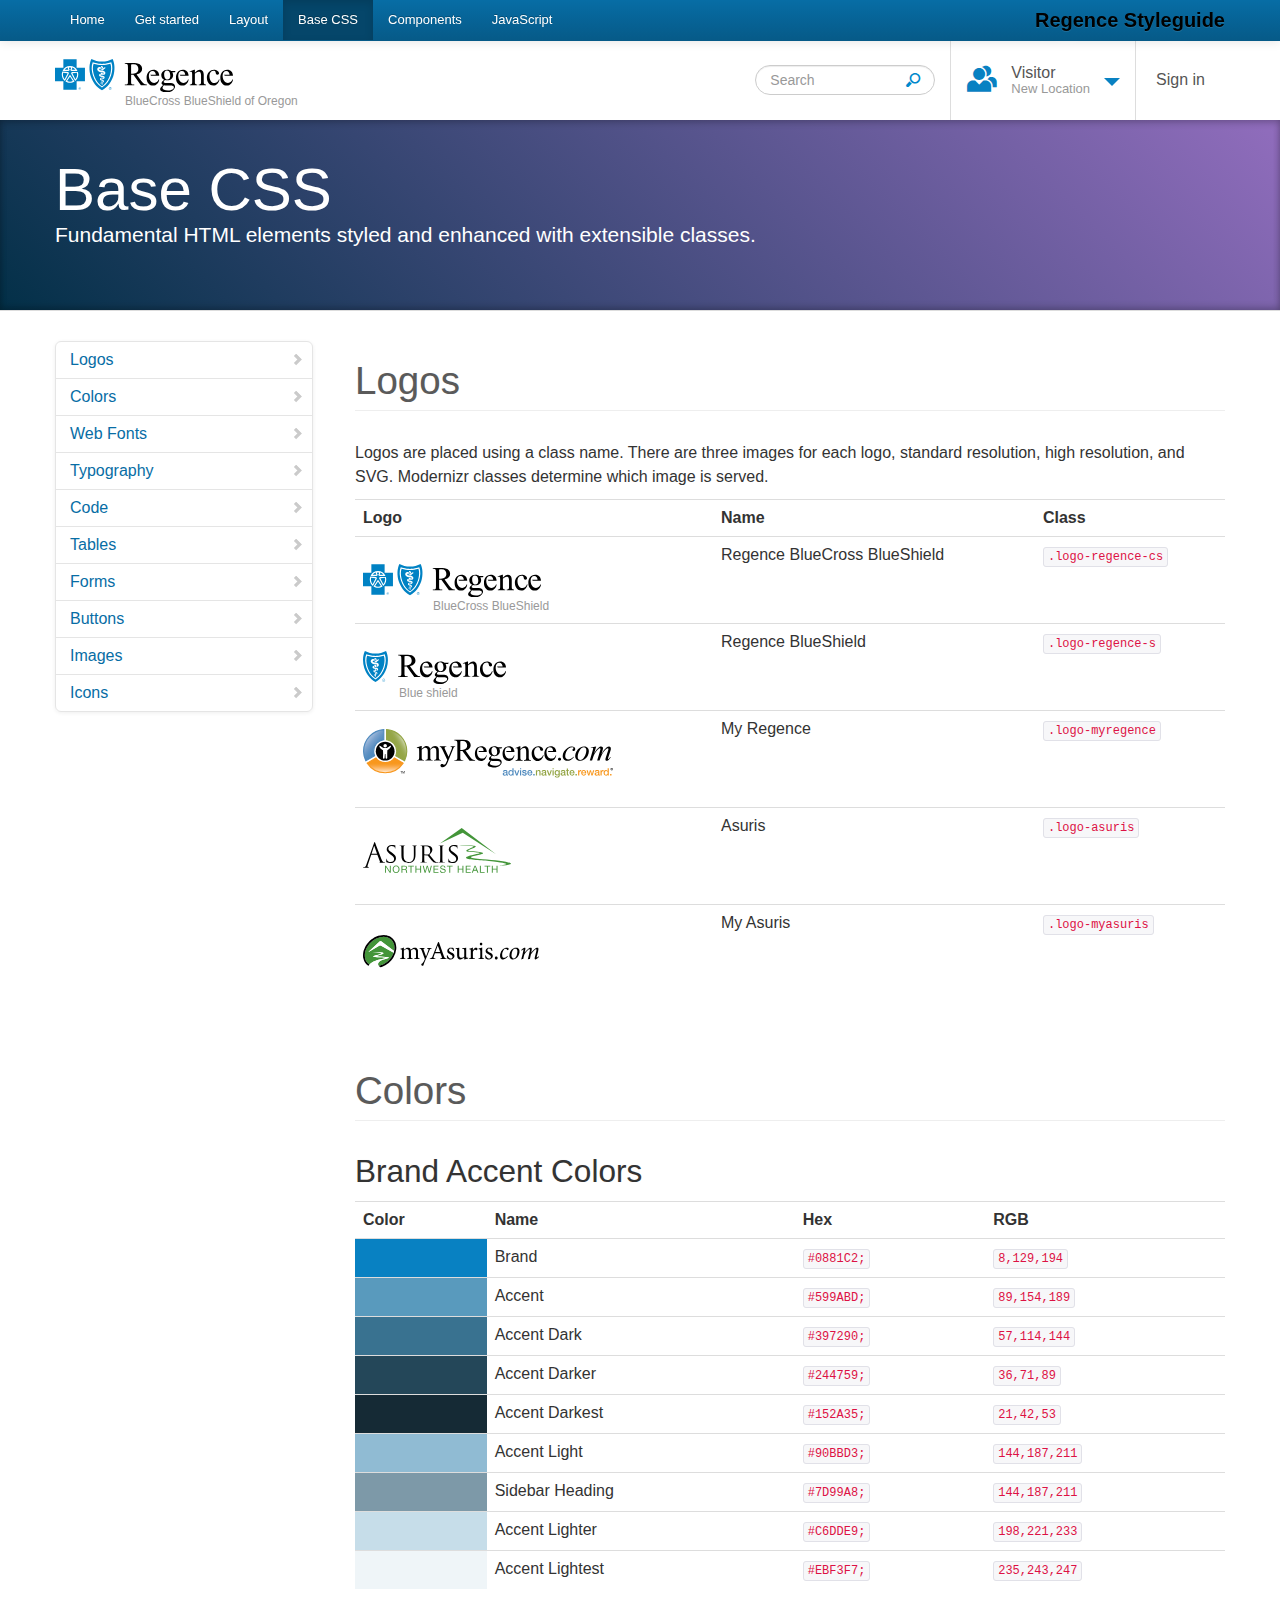
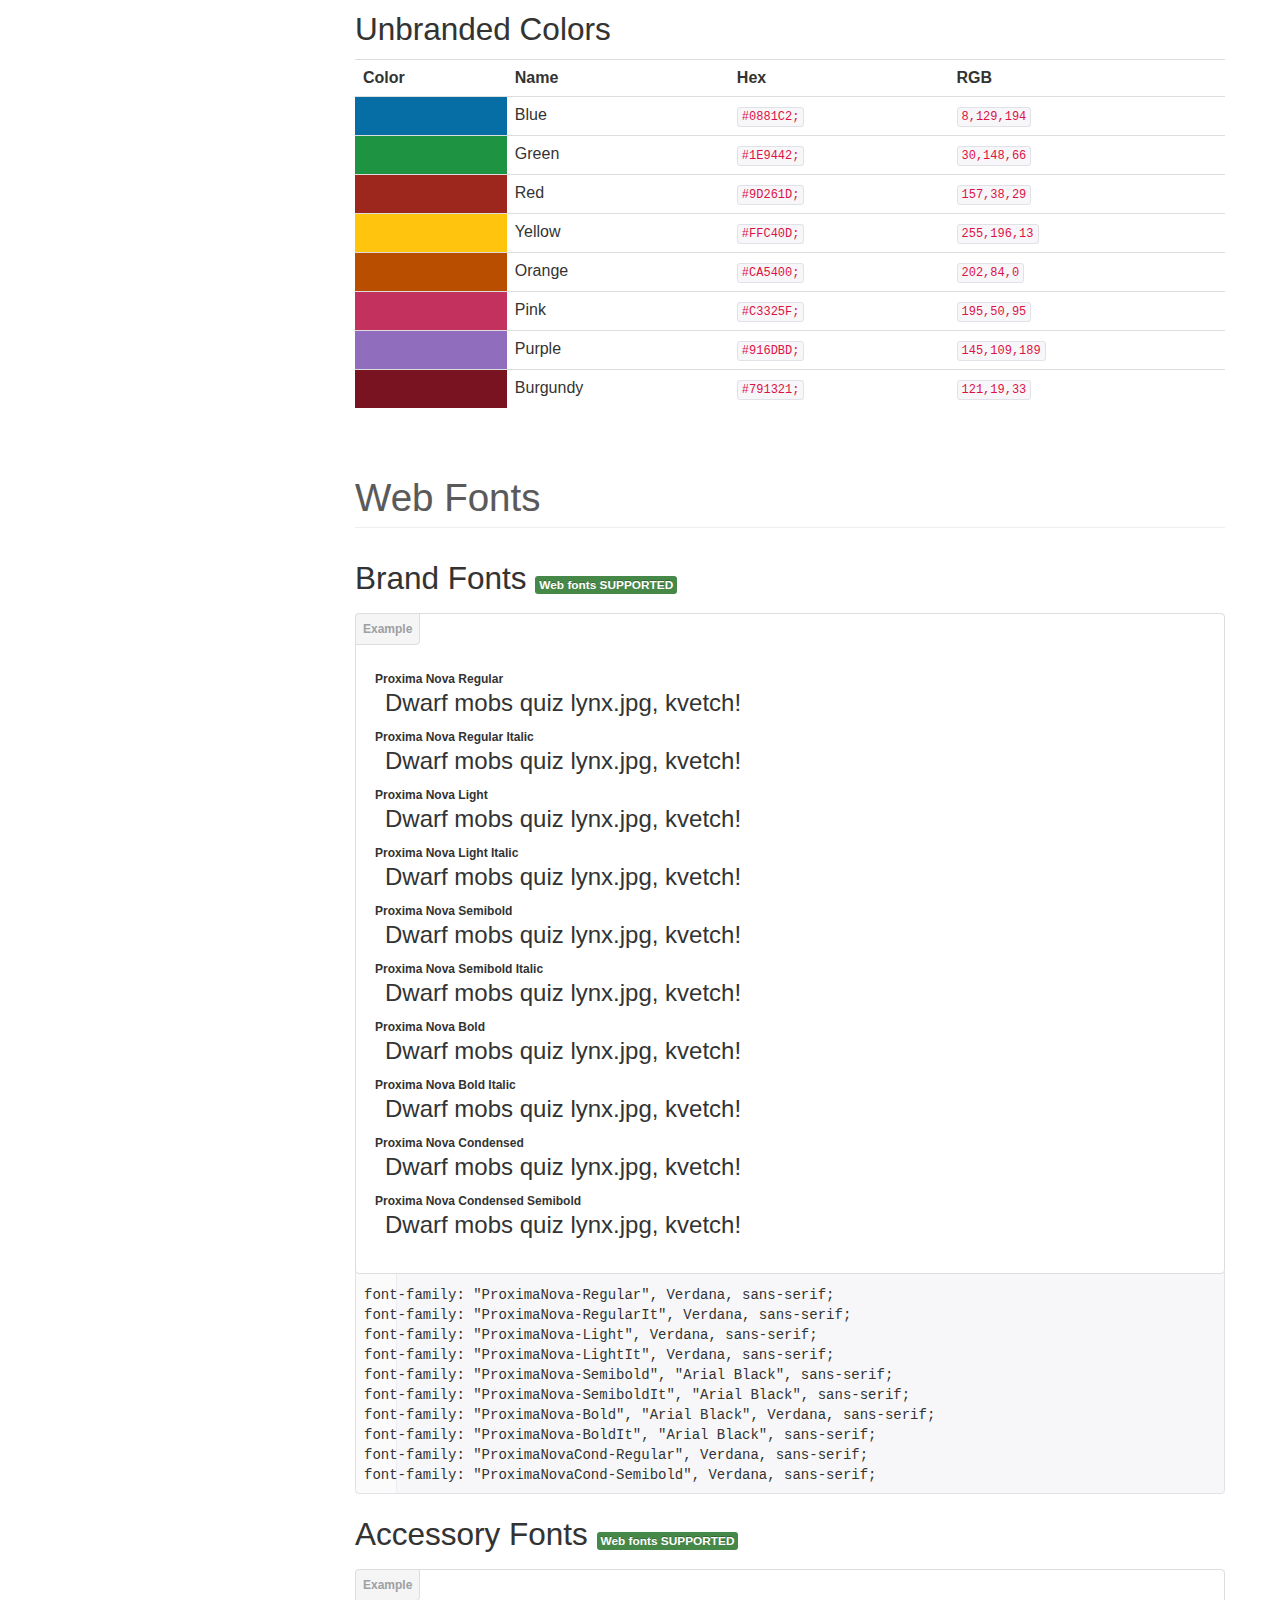
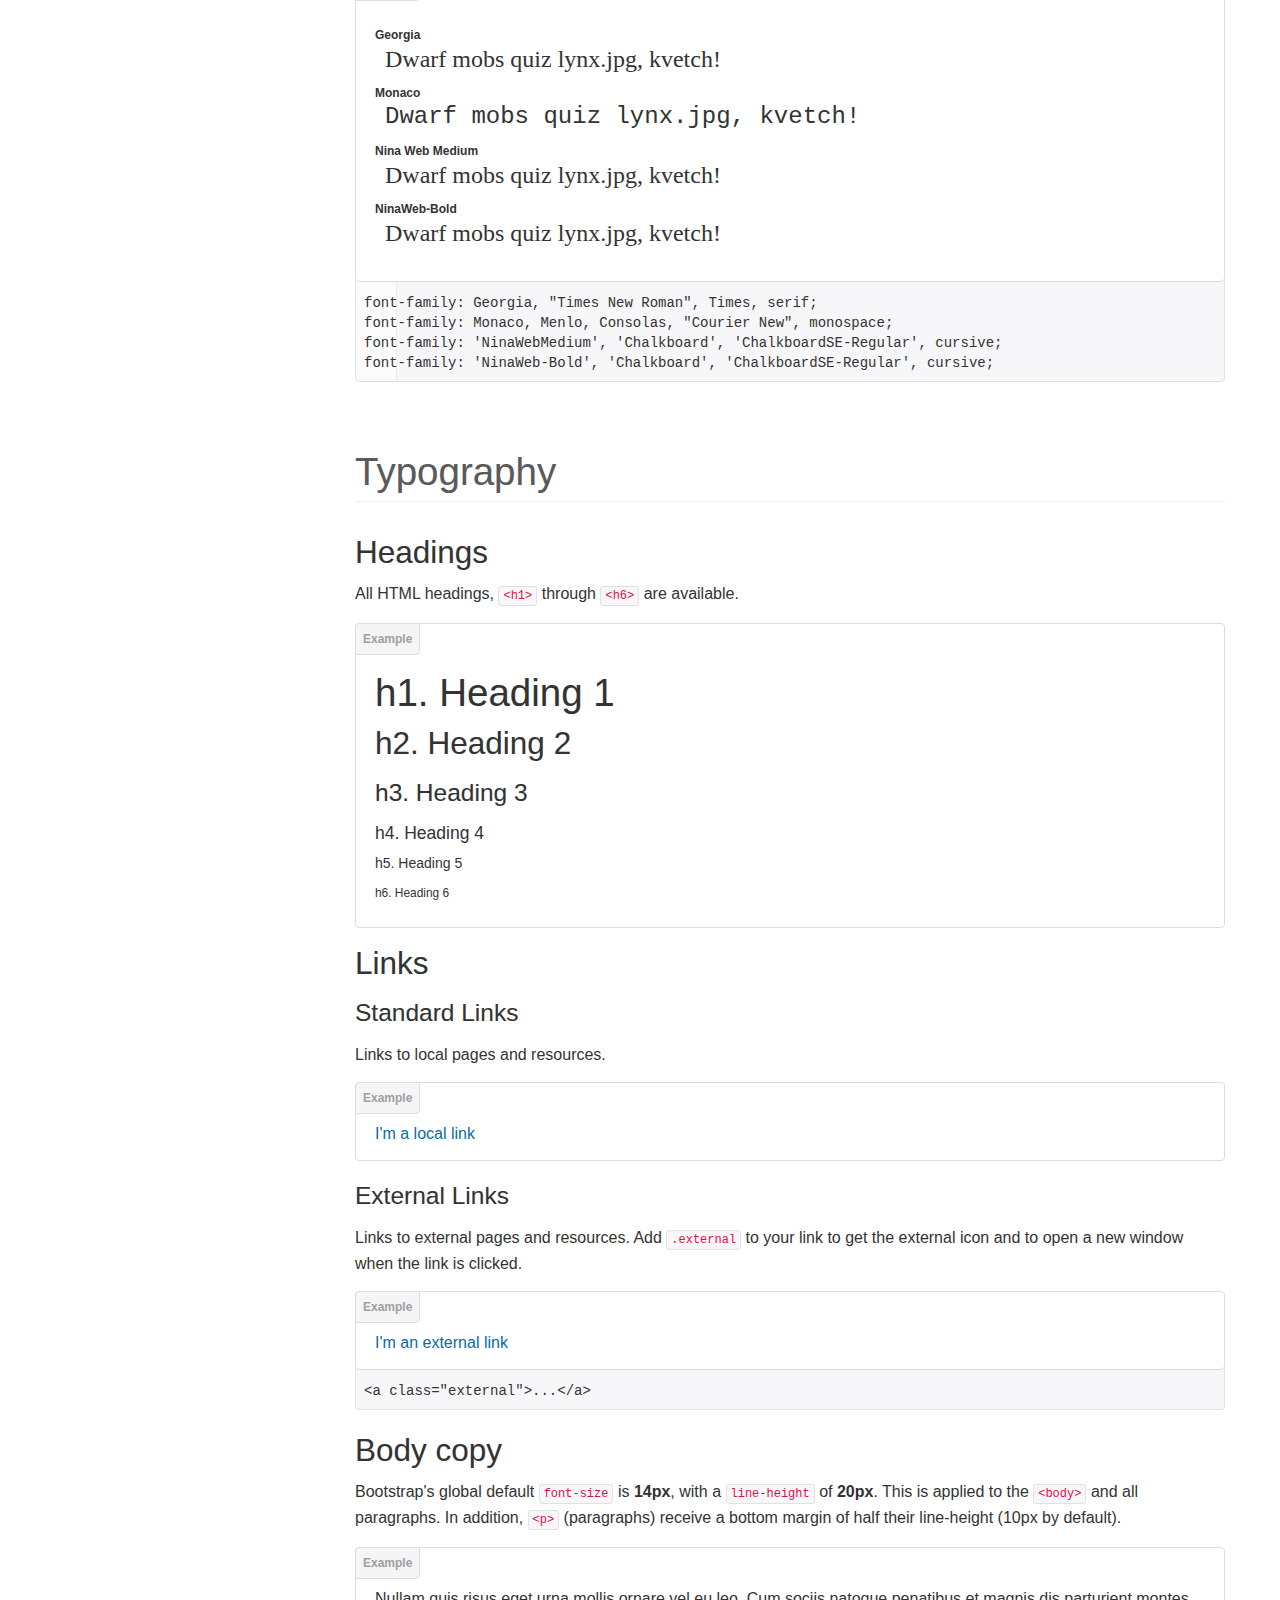
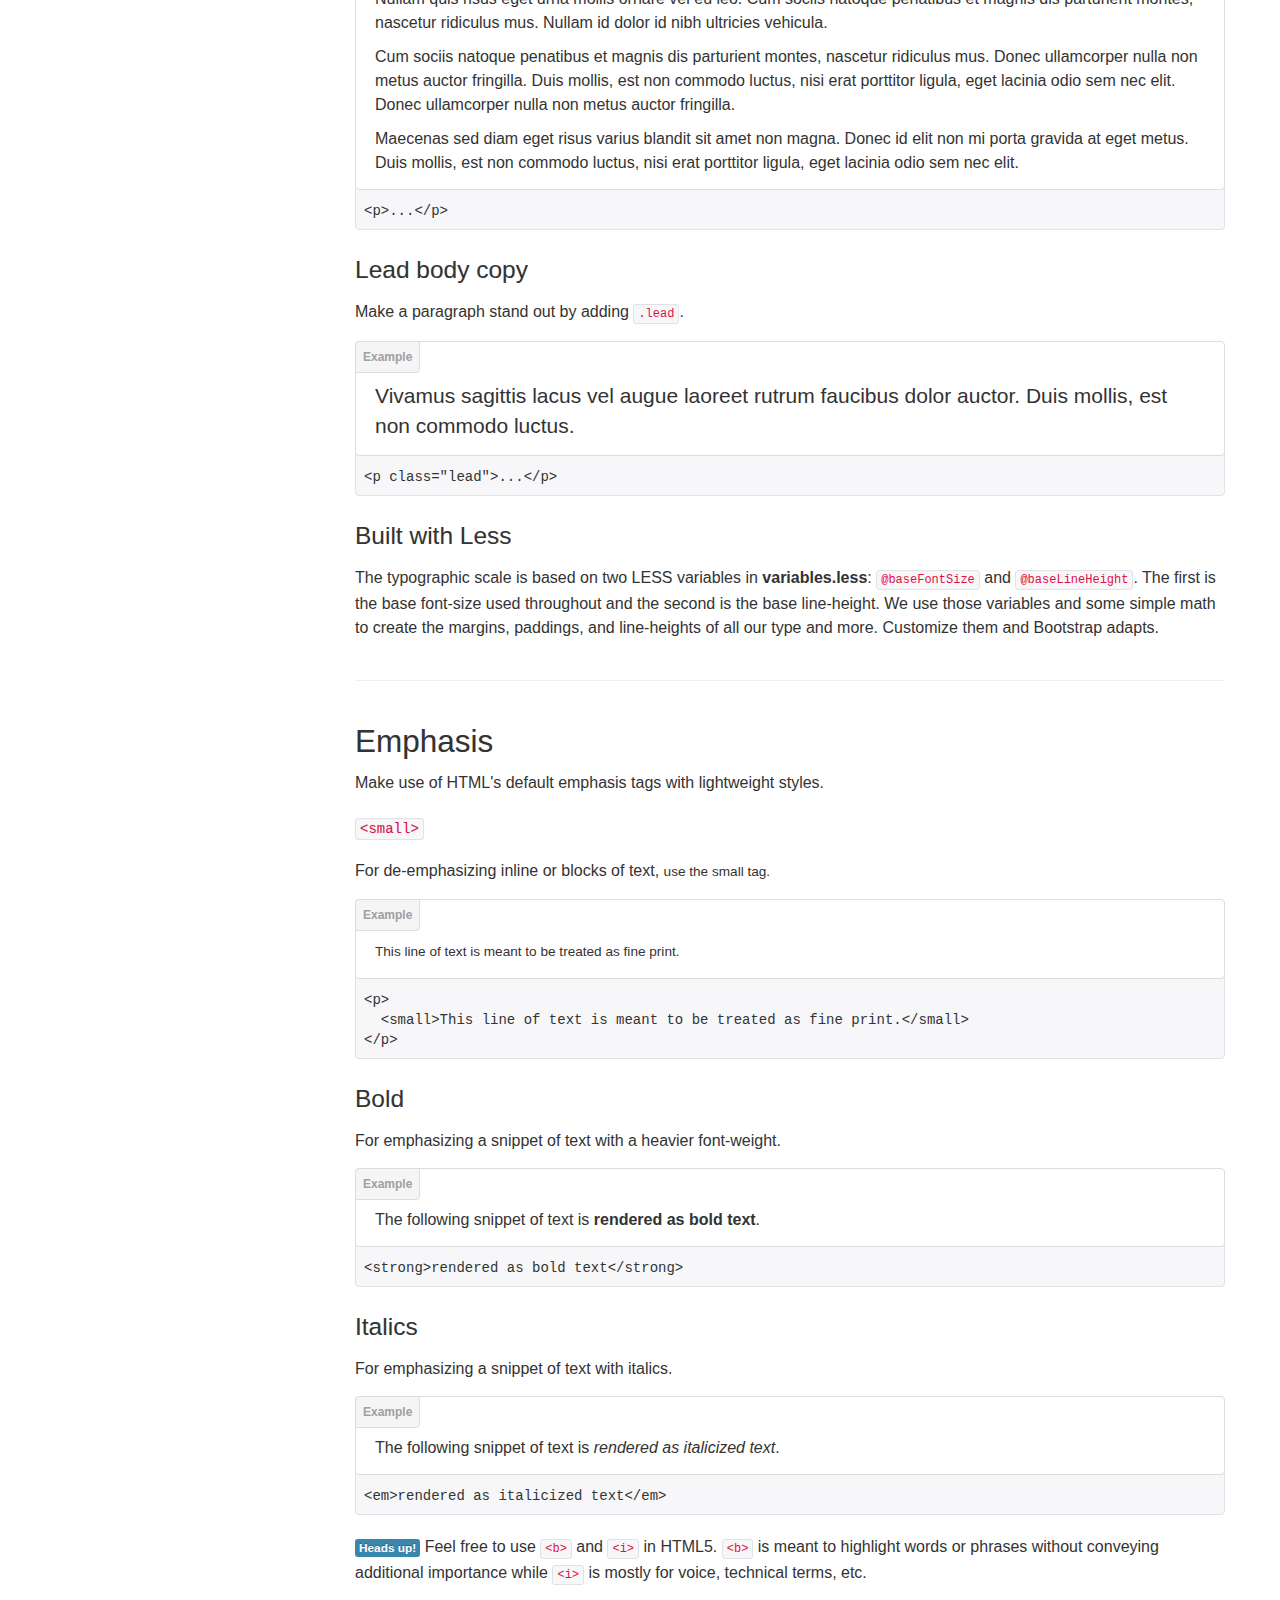
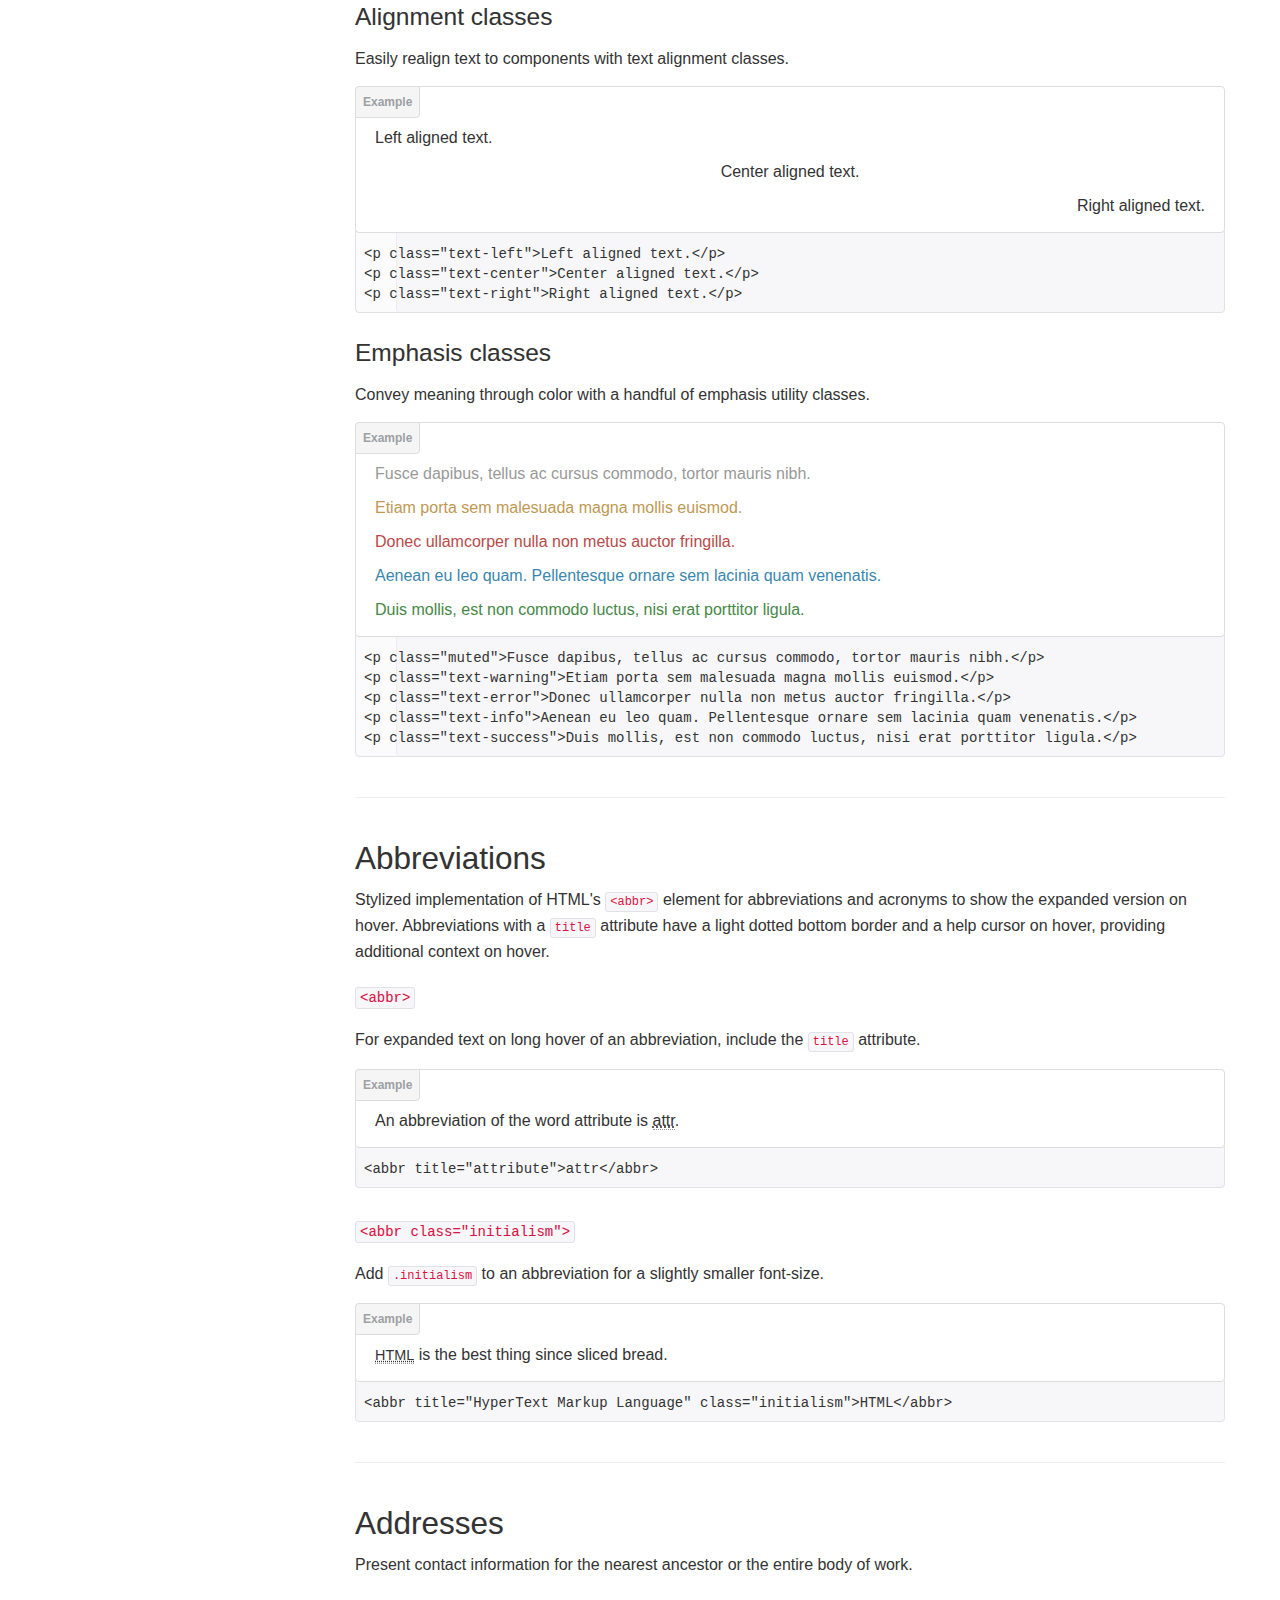
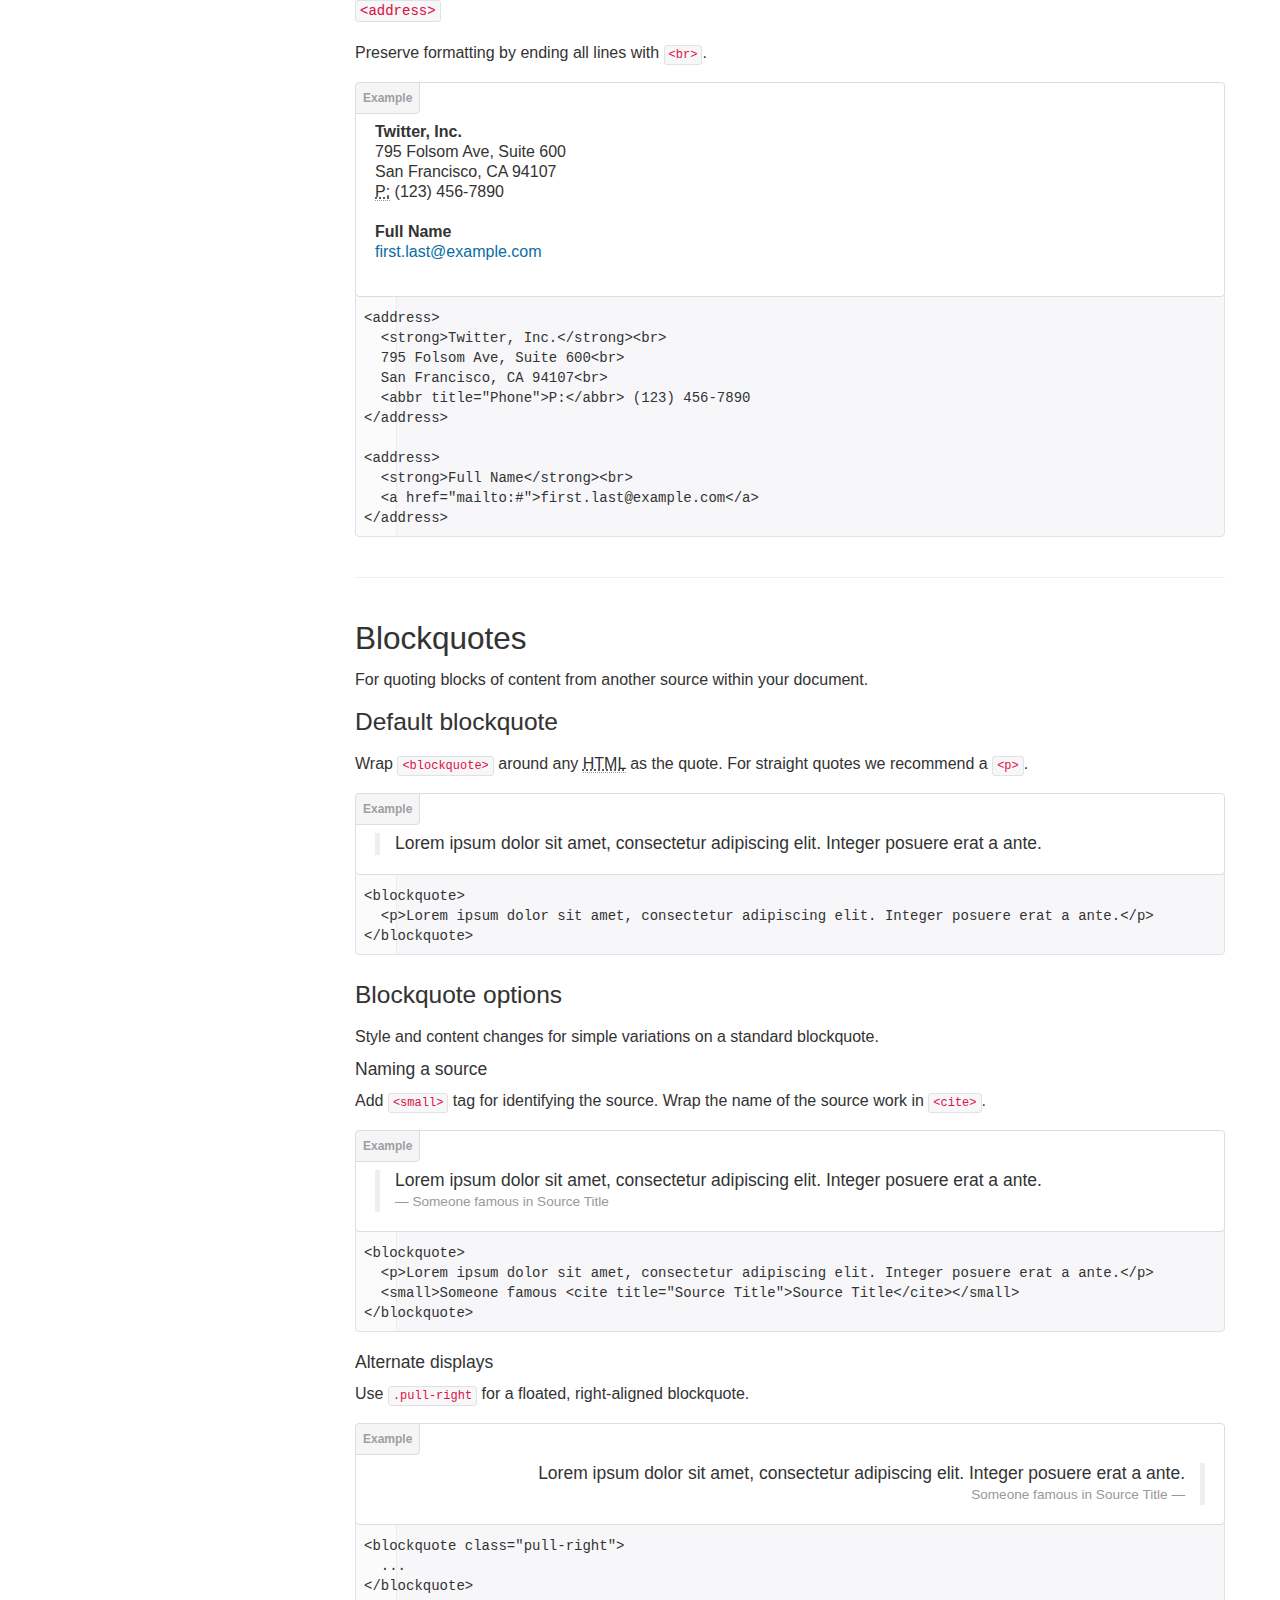
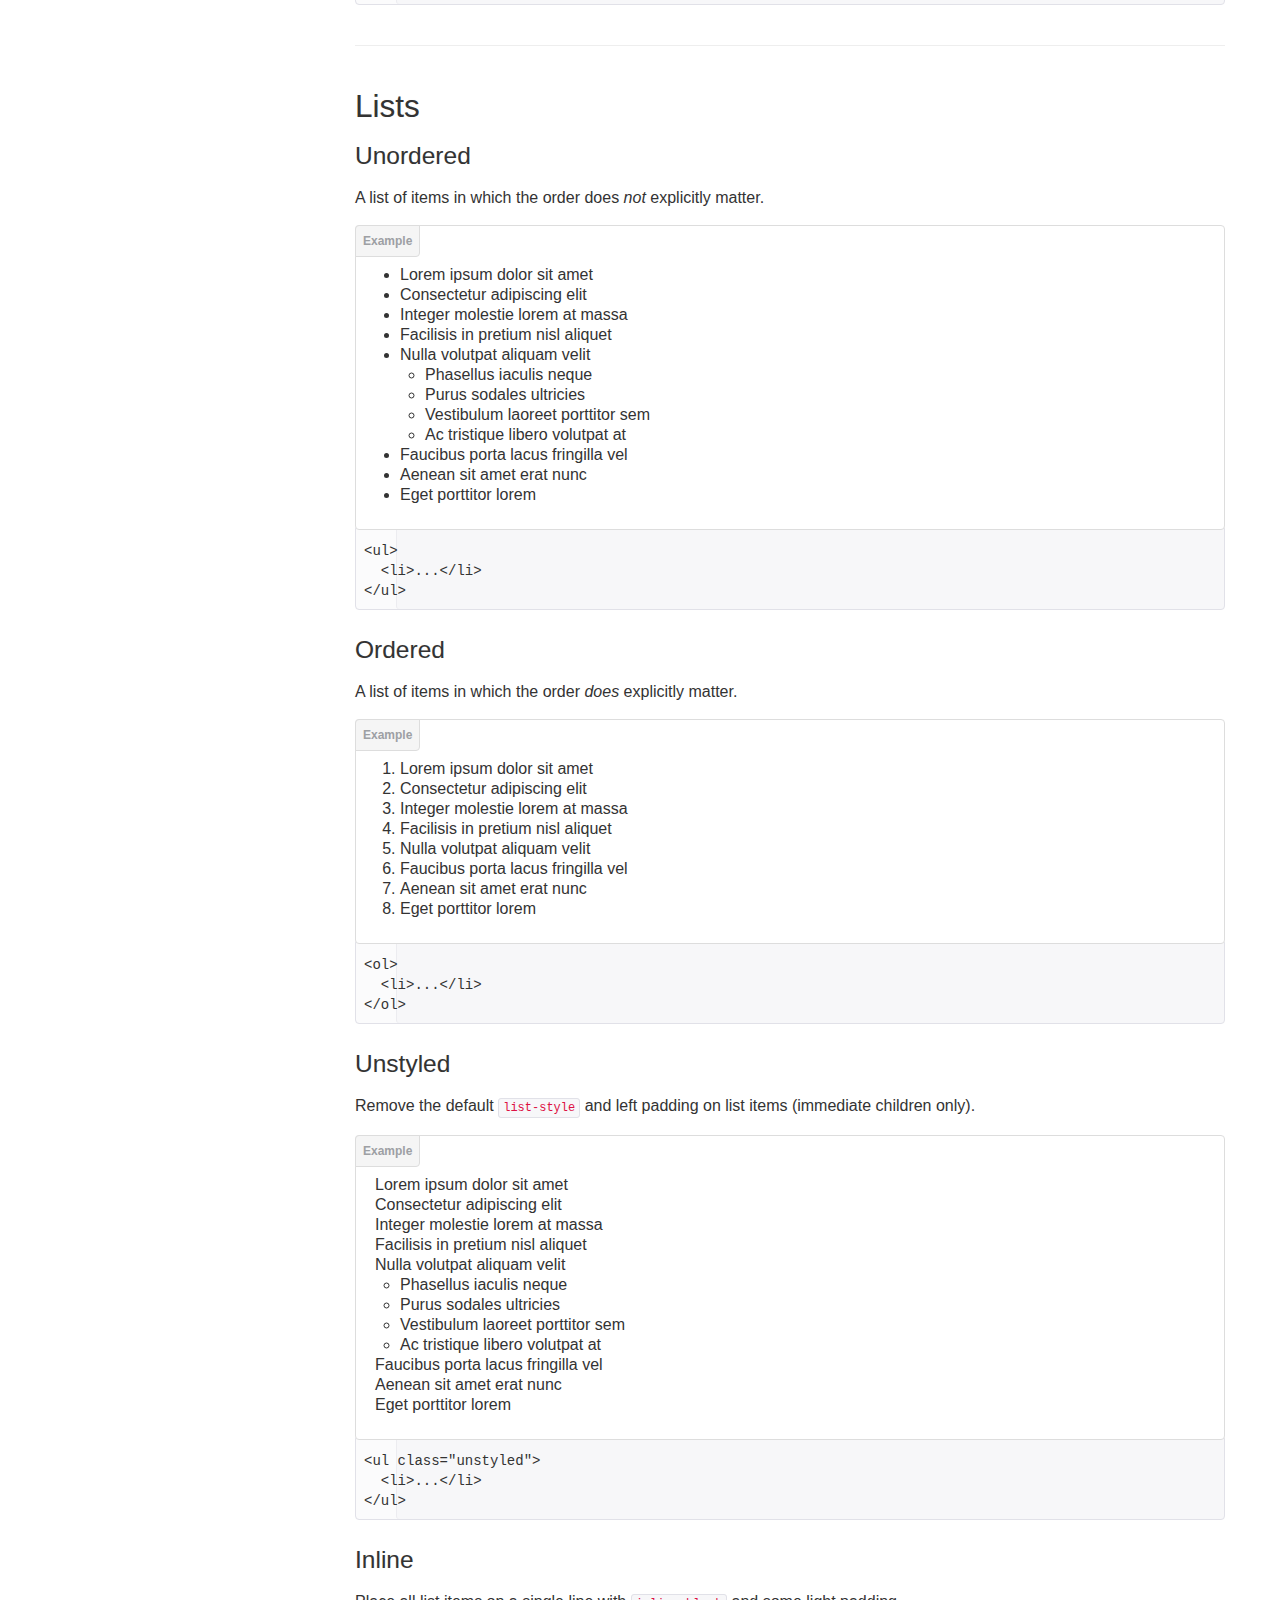
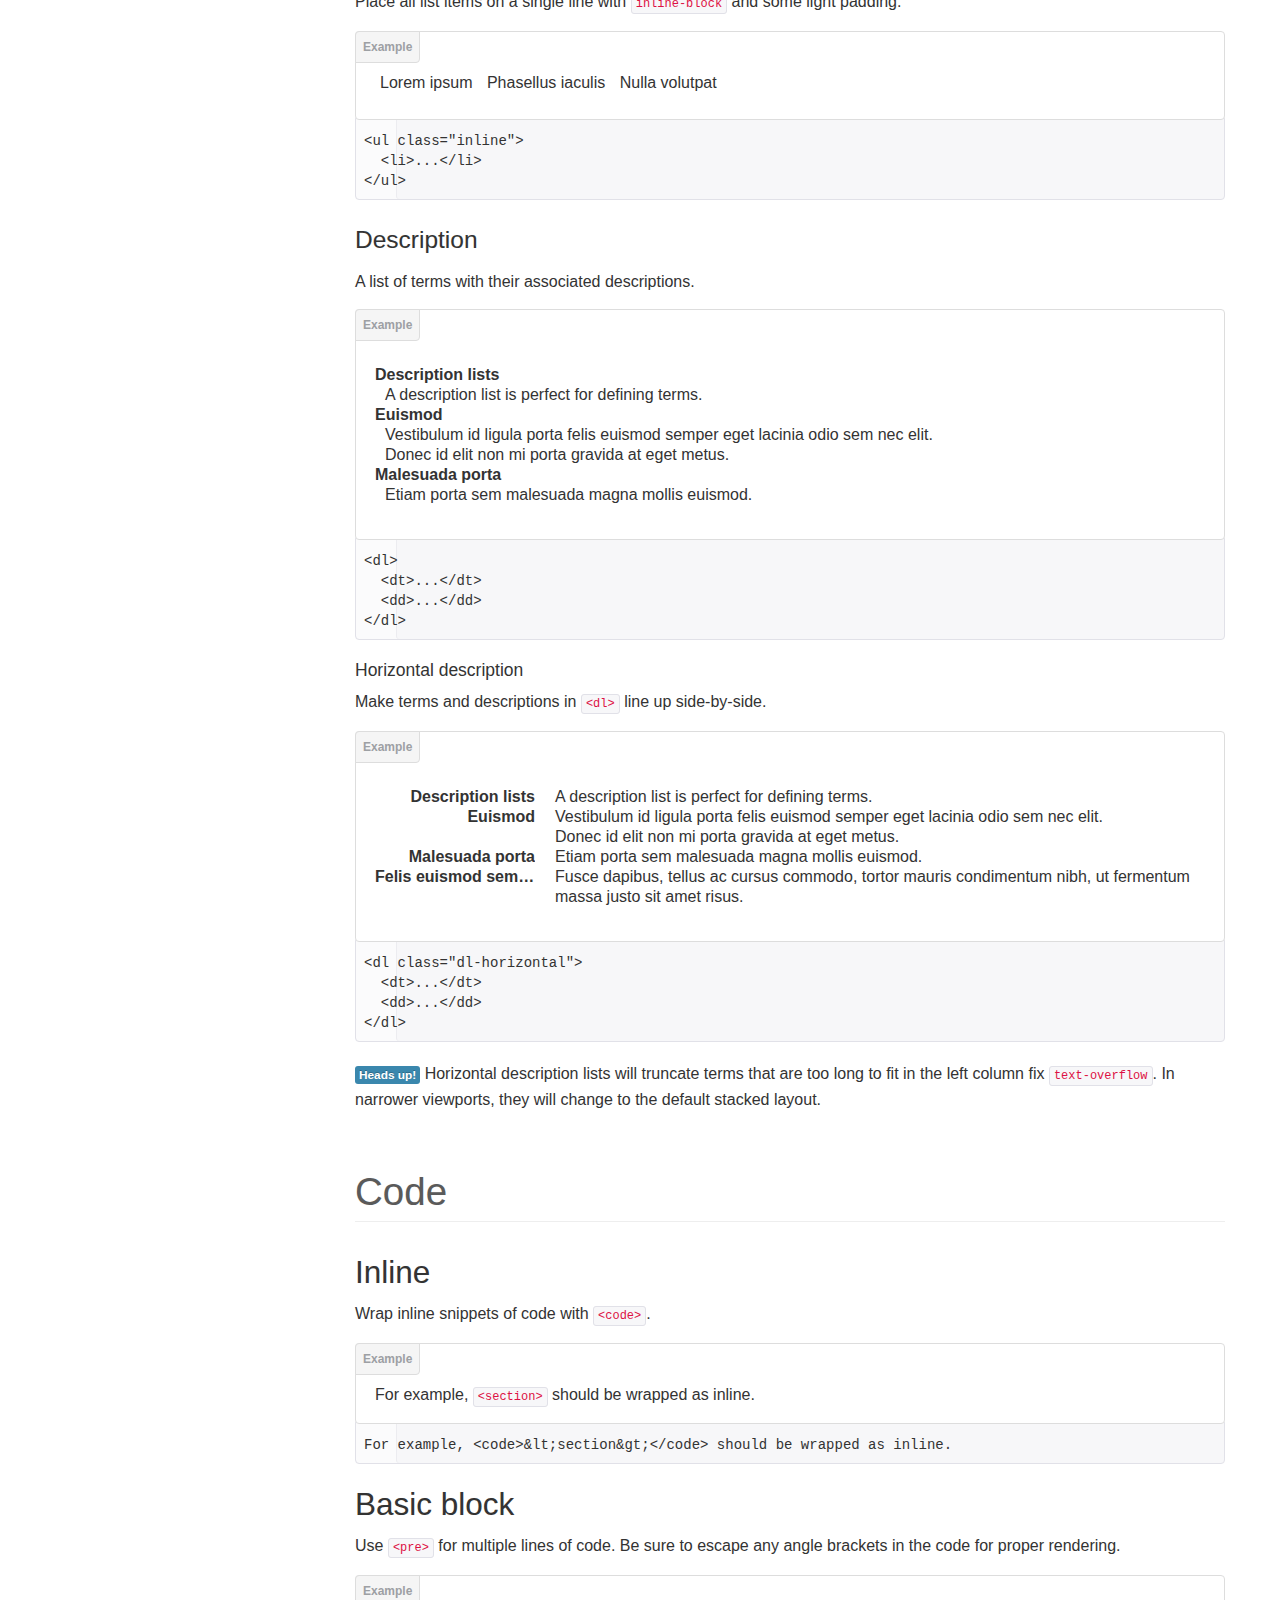
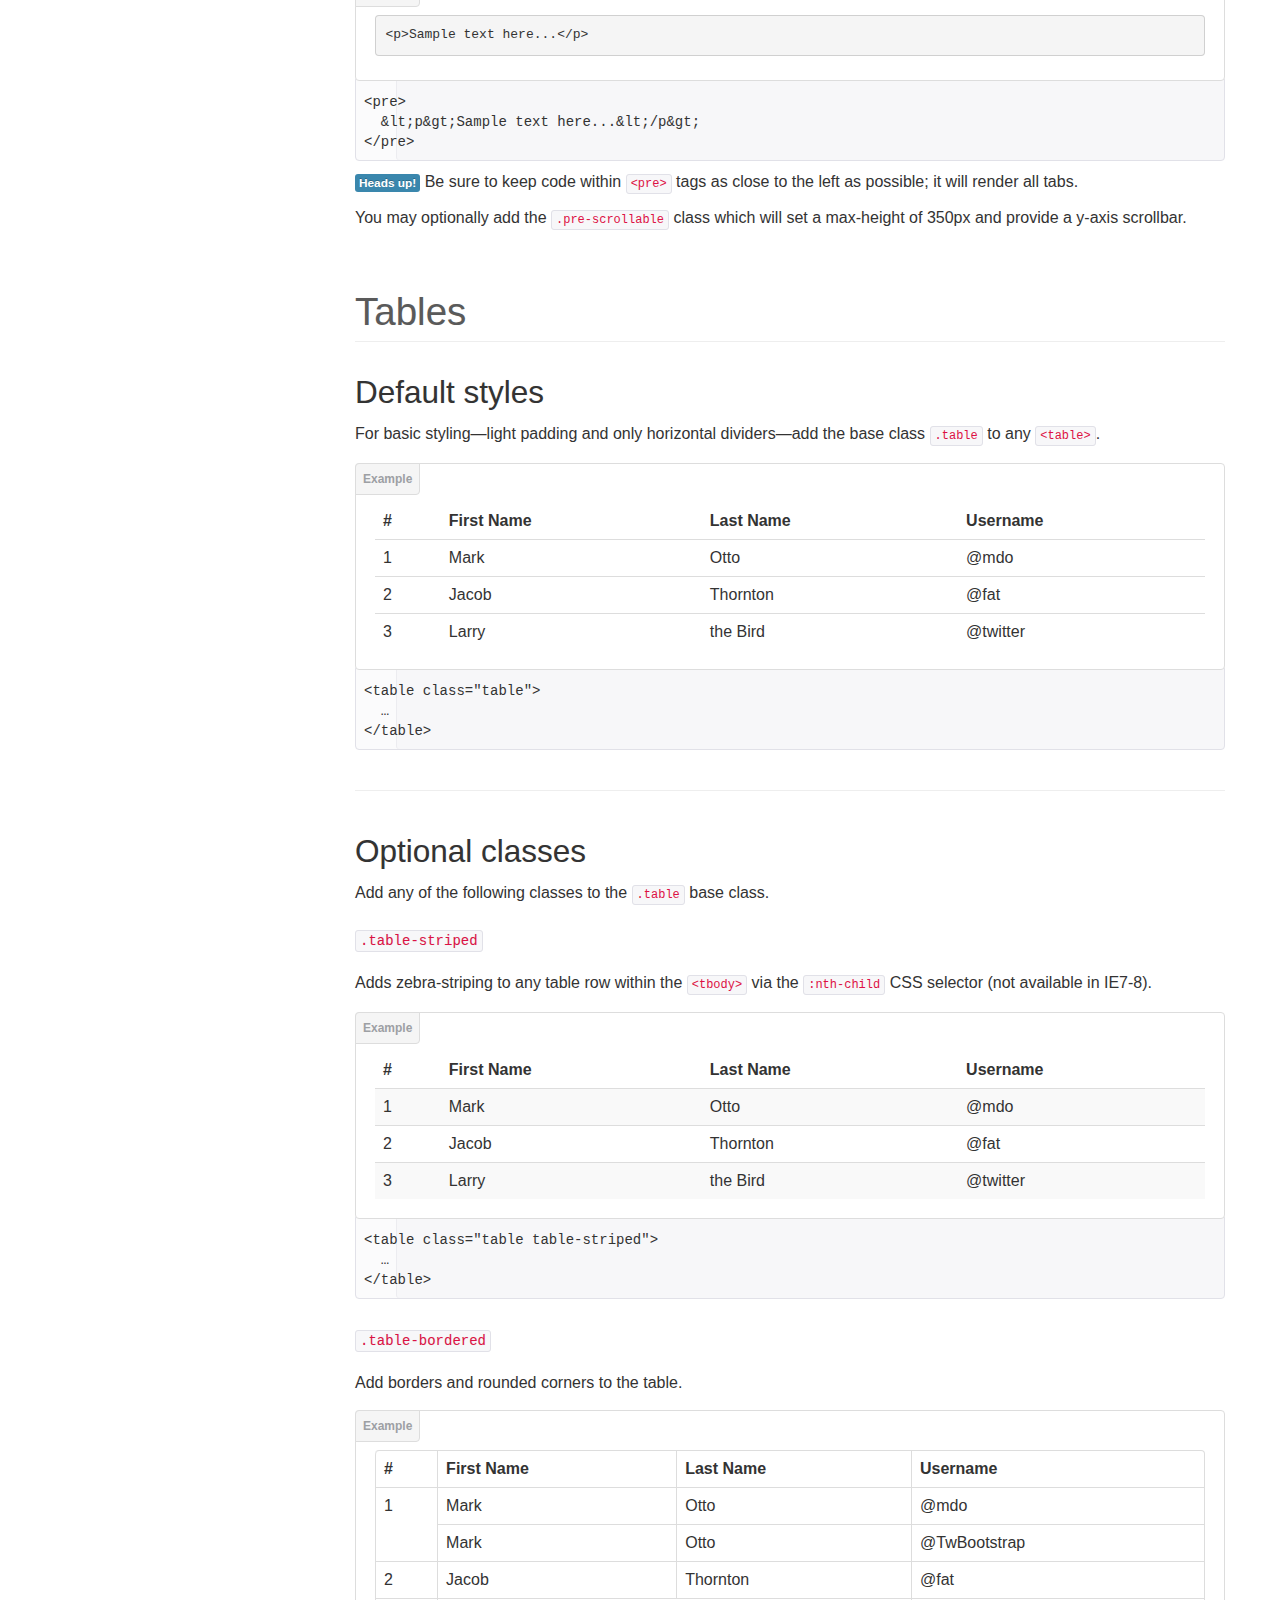
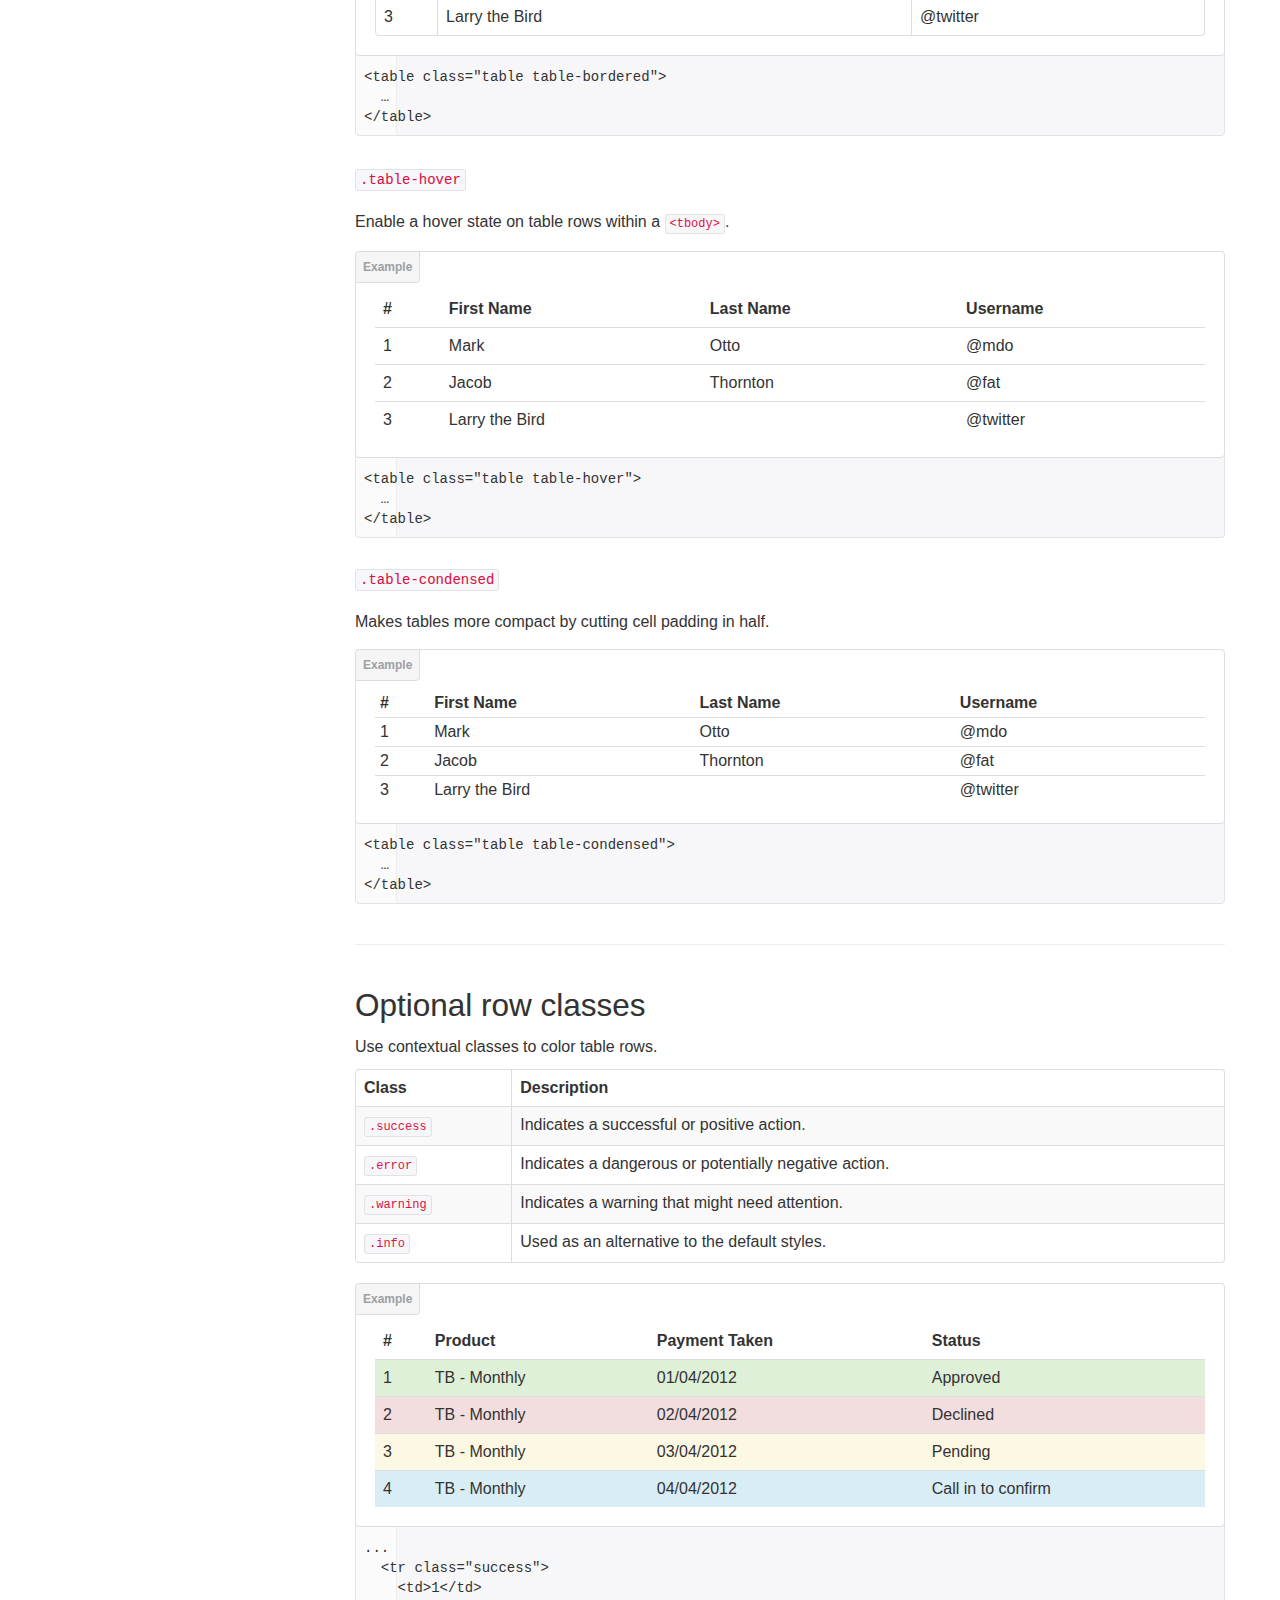
==== base-css.html @ ffa8f2f3 "layout and base css" ====
<!DOCTYPE HTML>
<!--[if lt IE 7]>      <html class="no-js lt-ie9 lt-ie8 lt-ie7"> <![endif]-->
<!--[if IE 7]>         <html class="no-js lt-ie9 lt-ie8"> <![endif]-->
<!--[if IE 8]>         <html class="no-js lt-ie9"> <![endif]-->
<!--[if gt IE 8]><!--> <html class="no-js"> <!--<![endif]-->
<head>
  <meta charset="utf-8">
  <meta http-equiv="X-UA-Compatible" content="IE=edge,chrome=1">
  <title>Regence Style Guide</title>
  <meta name="description" content="Style guide">
  <meta name="viewport" content="width=device-width">
  <!-- Web Fonts -->
  <link href="http://fnt.webink.com/wfs/webink.css/?project=AEC37CF0-6B2D-450D-9777-5062C06CCACA&fonts=58A3DDEA-1A20-AFB9-54E7-882B2382F4AD:f=ProximaNova-SemiboldIt,5A9479E7-B0E0-2DCD-5F27-F7666DF19C0F:f=ProximaNova-LightIt,F5870F1F-48F5-36F5-550E-B276AA09225A:f=ProximaNova-RegularIt,1366810A-C17C-C074-FF25-E81320293740:f=ProximaNovaCond-Semibold,C344819E-7F64-52D2-5903-DE54F5382845:f=ProximaNova-Semibold,58DEFEBD-4A55-477B-3C13-525C6AEBDD7A:f=ProximaNova-Regular,3CE3758E-9A83-BA6E-300A-ACCFD5D3E584:f=ProximaNova-BoldIt,FF4969BA-A10C-C1F1-4CAE-97A4557D103C:f=ProximaNovaCond-Regular,C88A28DF-0112-63D9-25D2-A4EA08DAF75B:f=ProximaNova-Light,382B4521-6228-4C38-41BC-3DE66C7C910A:f=ProximaNova-Bold" rel="stylesheet" type="text/css"/>
  <link rel="stylesheet" href="assets/css/bootstrap.css">
  <link rel="stylesheet" href="assets/css/responsive.css">
  <link rel="stylesheet" href="assets/css/main.css">
  <link rel="stylesheet" href="assets/css/docs.css">
  <link rel="stylesheet" href="assets/css/prettify.css" />

  <!-- Pre DOM-Ready scripts -->
  <script type="text/javascript" src="http://ajax.googleapis.com/ajax/libs/jquery/1.8/jquery.min.js"></script>
  <script type="text/javascript" src="assets/js/vendor/modernizr-2.6.2-respond-1.1.0.min.js"></script>
  <script>
    if( !window.html5 ){ window.html5 = {}; } window.html5.shivMethods = false;
  </script>

  <link rel="shortcut icon" href="assets/ico/favicon.png">
</head>
<body data-spy="scroll" data-target=".bs-docs-sidebar">
  <link itemprop="audience" href="http://schema.org/Patient" />
  <link itemprop="specialty" href="http://schema.org/PublicHealth" />
  <meta itemprop="lastReviewed" content="2013-05-02"/>
  
  <!--[if lt IE 7]>
      <p class="chromeframe">You are using an <strong>outdated</strong> browser. Please <a href="http://browsehappy.com/">upgrade your browser</a> or <a href="http://www.google.com/chromeframe/?redirect=true">activate Google Chrome Frame</a> to improve your experience.</p>
  <![endif]-->

  <!-- Navbar
  ================================================== -->
  <div class="navbar navbar-inverse navbar-fixed-top">
    <div class="navbar-inner">
      <div class="container">
        <a class="brand" href="./index.html">Regence Styleguide</a>
        <div class="nav-collapse collapse">
          <ul class="nav">
            <li class="">
              <a href="./index.html">Home</a>
            </li>
            <li class="">
              <a href="./getting-started.html">Get started</a>
            </li>
            <li class="">
              <a href="./layout.html">Layout</a>
            </li>
            <li class="active">
              <a href="./base-css.html">Base CSS</a>
            </li>
            <li class="">
              <a href="./components.html">Components</a>
            </li>
            <li class="">
              <a href="./javascript.html">JavaScript</a>
            </li>
          </ul>
        </div>
      </div>
    </div>
  </div>

  <!-- Header
  ================================================== -->
  <nav class="wp-header clearfix" id="top" itemprop="WPHeader" role="banner">
    <div class="container">
      <ul class="nav visuallyhidden">
        <li><a href="#hero">Skip to Content</a></li>
        <li><a href="#nav">Skip to Navigation</a></li>
        <li><a href="/medicare">Return to Homepage</a></li>
      </ul>
      <ul class="nav clearfix" itemscope itemtype="http://schema.org/Organization">
        <li class="nav-brand">
          <a class="brand logo-regence-cs" href="index.html">
            <span class="brand-logo"><span class="hide-text">Regence</span></span>
            <span class="brand-region">BlueCross BlueShield of Oregon</span>
          </a>
        </li>
        <li class="nav-login"><a href="#login">Sign in</a></li>
        <li class="nav-shopping">
          <a id="js-shopping-toggle" href="#" class="toggle shopping-toggle-button"><span class="shopping-label">Visitor <small>New Location</small></span><span aria-hidden="true" class="glyph-users hidden-phone"></span><b class="caret"></b></a>
        </li>
        <li class="nav-search">
          <form class="form-search" action="http://www.regence.com/about/search.jsp" method="get" name="header-search" id="search" role="search">
            <label for="searchQuery" class="hide">Search</label>
            <input type="text" id="searchQuery" name="searchQuery" placeholder="Search" class="input-medium search-query">
            <button type="submit" class="btn btn-link"><span class="glyph-search" aria-hidden="true"></span><span class="visuallyhidden">Go</span></button>
          </form>
        </li>
      </ul>
    </div>
  </nav>

  <!-- Masthead
  ================================================== -->
  <header id="overview" class="jumbotron subhead">
    <div class="container">
      <h1>Base CSS</h1>
      <p class="lead">Fundamental HTML elements styled and enhanced with extensible classes.</p>
    </div>
  </header>

  <div class="container">

    <!-- Docs nav
    ================================================== -->
    <div class="row">
      <div class="span3 bs-docs-sidebar">
        <ul class="nav nav-list bs-docs-sidenav">
          <li><a href="#logos"><i class="icon-chevron-right" aria-hidden="true"></i> Logos</a></li>
          <li><a href="#colors"><i class="icon-chevron-right" aria-hidden="true"></i> Colors</a></li>
          <li><a href="#webFonts"><i class="icon-chevron-right" aria-hidden="true"></i> Web Fonts</a></li>
          <li><a href="#typography"><i class="icon-chevron-right" aria-hidden="true"></i> Typography</a></li>
          <li><a href="#code"><i class="icon-chevron-right" aria-hidden="true"></i> Code</a></li>
          <li><a href="#tables"><i class="icon-chevron-right" aria-hidden="true"></i> Tables</a></li>
          <li><a href="#forms"><i class="icon-chevron-right" aria-hidden="true"></i> Forms</a></li>
          <li><a href="#buttons"><i class="icon-chevron-right" aria-hidden="true"></i> Buttons</a></li>
          <li><a href="#images"><i class="icon-chevron-right" aria-hidden="true"></i> Images</a></li>
          <li><a href="#icons"><i class="icon-chevron-right" aria-hidden="true"></i> Icons</a></li>
        </ul>
      </div>
      <div class="span9">



        <!-- Logos
        ================================================== -->
        <section id="logos">
          <div class="page-header">
            <h1>Logos</h1>
          </div>

          <p>Logos are placed using a class name. There are three images for each logo, standard resolution, high resolution, and SVG. Modernizr classes determine which image is served.</p>
          <table class="table table-expanded">
            <tbody>
              <tr>
                <th>Logo</th>
                <th>Name</th>
                <th>Class</th>
              </tr>
              <tr>
                <td>
                  <a href="http://www.regence.com" class="brand logo-regence-cs">
                    <span class="brand-logo"><span class="hide-text">Regence</span></span>
                    <span class="brand-region">BlueCross BlueShield</span>
                  </a>
                </td>
                <td>Regence BlueCross BlueShield</td>
                <td><code>.logo-regence-cs</code></td>
              </tr>
              <tr>
                <td>
                  <a href="http://www.regence.com" class="brand logo-regence-s">
                    <span class="brand-logo"><span class="hide-text">Regence</span></span>
                    <span class="brand-region">Blue shield</span>
                  </a>
                </td>
                <td>Regence BlueShield</td>
                <td><code>.logo-regence-s</code></td>
              </tr>
              <tr>
                <td>
                  <a href="http://www.myregence.com" class="brand logo-myregence">
                    <span class="brand-logo"><span class="hide-text">My Regence</span></span>
                  </a>
                </td>
                <td>My Regence</td>
                <td><code>.logo-myregence</code></td>
              </tr>
              <tr>
                <td>
                  <a href="http://www.asuris.com" class="brand logo-asuris">
                    <span class="brand-logo"><span class="hide-text">Asuris</span></span>
                  </a>
                </td>
                <td>Asuris</td>
                <td><code>.logo-asuris</code></td>
              </tr>
              <tr>
                <td>
                  <a href="http://www.myasuris.com" class="brand logo-myasuris">
                    <span class="brand-logo"><span class="hide-text">My Asuris</span></span>
                  </a>
                </td>
                <td>My Asuris</td>
                <td><code>.logo-myasuris</code></td>
              </tr>
            </tbody>
          </table>
        </section>



        <!-- Colors
        ================================================== -->
        <section id="colors">
          <div class="page-header">
            <h1>Colors</h1>
          </div>

          <h2>Brand Accent Colors</h2>
          <table class="table table-expanded">
            <tbody>
              <tr>
                <th>Color</th>
                <th>Name</th>
                <th>Hex</th>
                <th>RGB</th>
              </tr>
              <tr>
                <td class="bg-color-brand">&nbsp;</td>
                <td>Brand</td>
                <td><code>#0881C2;</code></td>
                <td><code>8,129,194</code></td>
              </tr>
              <tr>
                <td class="bg-color-accent">&nbsp;</td>
                <td>Accent</td>
                <td><code>#599ABD;</code></td>
                <td><code>89,154,189</code></td>
              </tr>
              <tr>
                <td class="bg-color-accentDark">&nbsp;</td>
                <td>Accent Dark</td>
                <td><code>#397290;</code></td>
                <td><code>57,114,144</code></td>
              </tr>
              <tr>
                <td class="bg-color-accentDarker">&nbsp;</td>
                <td>Accent Darker</td>
                <td><code>#244759;</code></td>
                <td><code>36,71,89</code></td>
              </tr>
              <tr>
                <td class="bg-color-accentDarkest">&nbsp;</td>
                <td>Accent Darkest</td>
                <td><code>#152A35;</code></td>
                <td><code>21,42,53</code></td>
              </tr>
              <tr>
                <td class="bg-color-accentLight">&nbsp;</td>
                <td>Accent Light</td>
                <td><code>#90BBD3;</code></td>
                <td><code>144,187,211</code></td>
              </tr>
              <tr>
                <td bgcolor="#7D99A8">&nbsp;</td>
                <td>Sidebar Heading</td>
                <td><code>#7D99A8;</code></td>
                <td><code>144,187,211</code></td>
              </tr>
              <tr>
                <td class="bg-color-accentLighter">&nbsp;</td>
                <td>Accent Lighter</td>
                <td><code>#C6DDE9;</code></td>
                <td><code>198,221,233</code></td>
              </tr>
              <tr>
                <td class="bg-color-accentLightest">&nbsp;</td>
                <td>Accent Lightest</td>
                <td><code>#EBF3F7;</code></td>
                <td><code>235,243,247</code></td>
              </tr>
            </tbody>
          </table>

          <h2>Unbranded Colors</h2>
          <table class="table table-expanded">
            <tbody>
              <tr>
                <th>Color</th>
                <th>Name</th>
                <th>Hex</th>
                <th>RGB</th>
              </tr>
              <tr>
                <td class="bg-color-blue">&nbsp;</td>
                <td>Blue</td>
                <td><code>#0881C2;</code></td>
                <td><code>8,129,194</code></td>
              </tr>
              <tr>
                <td class="bg-color-green">&nbsp;</td>
                <td>Green</td>
                <td><code>#1E9442;</code></td>
                <td><code>30,148,66</code></td>
              </tr>
              <tr>
                <td class="bg-color-red">&nbsp;</td>
                <td>Red</td>
                <td><code>#9D261D;</code></td>
                <td><code>157,38,29</code></td>
              </tr>
              <tr>
                <td class="bg-color-yellow">&nbsp;</td>
                <td>Yellow</td>
                <td><code>#FFC40D;</code></td>
                <td><code>255,196,13</code></td>
              </tr>
              <tr>
                <td class="bg-color-orange">&nbsp;</td>
                <td>Orange</td>
                <td><code>#CA5400;</code></td>
                <td><code>202,84,0</code></td>
              </tr>
              <tr>
                <td class="bg-color-pink">&nbsp;</td>
                <td>Pink</td>
                <td><code>#C3325F;</code></td>
                <td><code>195,50,95</code></td>
              </tr>
              <tr>
                <td class="bg-color-purple">&nbsp;</td>
                <td>Purple</td>
                <td><code>#916DBD;</code></td>
                <td><code>145,109,189</code></td>
              </tr>
              <tr>
                <td class="bg-color-burgundy">&nbsp;</td>
                <td>Burgundy</td>
                <td><code>#791321;</code></td>
                <td><code>121,19,33</code></td>
              </tr>
            </tbody>
          </table>
        </section>

        <!-- Web Fonts
        ================================================== -->
        <section id="webFonts">
          <div class="page-header">
            <h1>Web Fonts</h1>
          </div>

          <h2>Brand Fonts <span class="label label-success webfontsOn">Web fonts SUPPORTED</span><span class="label label-important webfontsOff">Web fonts NOT SUPPORTED</span></h2>
          <div class="bs-docs-example bs-docs-example-fonts">
            <dl>
              <dt>Proxima Nova Regular</dt>
              <dd class="fontfamily-sans">Dwarf mobs quiz lynx.jpg, kvetch!</dd>
              <dt>Proxima Nova Regular Italic</dt>
              <dd class="fontfamily-sansItalic">Dwarf mobs quiz lynx.jpg, kvetch!</dd>
              <dt>Proxima Nova Light</dt>
              <dd class="fontfamily-sansLight">Dwarf mobs quiz lynx.jpg, kvetch!</dd>
              <dt>Proxima Nova Light Italic</dt>
              <dd class="fontfamily-sansLightItalic">Dwarf mobs quiz lynx.jpg, kvetch!</dd>
              <dt>Proxima Nova Semibold</dt>
              <dd class="fontfamily-sansSemibold">Dwarf mobs quiz lynx.jpg, kvetch!</dd>
              <dt>Proxima Nova Semibold Italic</dt>
              <dd class="fontfamily-sansSemiboldItalic">Dwarf mobs quiz lynx.jpg, kvetch!</dd>
              <dt>Proxima Nova Bold</dt>
              <dd class="fontfamily-sansBold">Dwarf mobs quiz lynx.jpg, kvetch!</dd>
              <dt>Proxima Nova Bold Italic</dt>
              <dd class="fontfamily-sansBoldItalic">Dwarf mobs quiz lynx.jpg, kvetch!</dd>
              <dt>Proxima Nova Condensed</dt>
              <dd class="fontfamily-sansCond">Dwarf mobs quiz lynx.jpg, kvetch!</dd>
              <dt>Proxima Nova Condensed Semibold</dt>
              <dd class="fontfamily-sansCondSemibold">Dwarf mobs quiz lynx.jpg, kvetch!</dd>
            </dl>
          </div>
<pre class="prettyprint linenums">
font-family: "ProximaNova-Regular", Verdana, sans-serif;
font-family: "ProximaNova-RegularIt", Verdana, sans-serif;
font-family: "ProximaNova-Light", Verdana, sans-serif;
font-family: "ProximaNova-LightIt", Verdana, sans-serif;
font-family: "ProximaNova-Semibold", "Arial Black", sans-serif;
font-family: "ProximaNova-SemiboldIt", "Arial Black", sans-serif;
font-family: "ProximaNova-Bold", "Arial Black", Verdana, sans-serif;
font-family: "ProximaNova-BoldIt", "Arial Black", sans-serif;
font-family: "ProximaNovaCond-Regular", Verdana, sans-serif;
font-family: "ProximaNovaCond-Semibold", Verdana, sans-serif;
</pre>
          
          <h2>Accessory Fonts <span class="label label-success webfontsOn">Web fonts SUPPORTED</span><span class="label label-important webfontsOff">Web fonts NOT SUPPORTED</span></h2>
          <div class="bs-docs-example bs-docs-example-fonts">
            <dl>
              <dt>Georgia</dt>
              <dd class="fontfamily-serif">Dwarf mobs quiz lynx.jpg, kvetch!</dd>
              <dt>Monaco</dt>
              <dd class="fontfamily-mono">Dwarf mobs quiz lynx.jpg, kvetch!</dd>
              <dt>Nina Web Medium</dt>
              <dd class="fontfamily-script">Dwarf mobs quiz lynx.jpg, kvetch!</dd>
              <dt>NinaWeb-Bold</dt>
              <dd class="fontfamily-scriptBold">Dwarf mobs quiz lynx.jpg, kvetch!</dd>
            </dl>
          </div>
<pre class="prettyprint linenums">
font-family: Georgia, "Times New Roman", Times, serif;
font-family: Monaco, Menlo, Consolas, "Courier New", monospace;
font-family: 'NinaWebMedium', 'Chalkboard', 'ChalkboardSE-Regular', cursive;
font-family: 'NinaWeb-Bold', 'Chalkboard', 'ChalkboardSE-Regular', cursive;
</pre>
        </section>



        <!-- Typography
        ================================================== -->
        <section id="typography">
          <div class="page-header">
            <h1>Typography</h1>
          </div>

          <h2 id="headings">Headings</h2>
          <p>All HTML headings, <code>&lt;h1&gt;</code> through <code>&lt;h6&gt;</code> are available.</p>
          <div class="bs-docs-example">
            <h1>h1. Heading 1</h1>
            <h2>h2. Heading 2</h2>
            <h3>h3. Heading 3</h3>
            <h4>h4. Heading 4</h4>
            <h5>h5. Heading 5</h5>
            <h6>h6. Heading 6</h6>
          </div>

          <h2>Links</h2>

          <h3>Standard Links</h3>
          <p>Links to local pages and resources.</p>
          <div class="bs-docs-example">
            <p><a href="#">I'm a local link</a></p>
          </div>

          <h3>External Links</h3>
          <p>Links to external pages and resources. Add <code>.external</code> to your link to get the external icon and to open a new window when the link is clicked.</p>
          <div class="bs-docs-example">
            <p><a href="#" class="external">I'm an external link</a></p>
          </div>
          <pre class="prettyprint">&lt;a class=&quot;external&quot;&gt;...&lt;/a&gt;</pre>

          <h2 id="body-copy">Body copy</h2>
          <p>Bootstrap's global default <code>font-size</code> is <strong>14px</strong>, with a <code>line-height</code> of <strong>20px</strong>. This is applied to the <code>&lt;body&gt;</code> and all paragraphs. In addition, <code>&lt;p&gt;</code> (paragraphs) receive a bottom margin of half their line-height (10px by default).</p>
          <div class="bs-docs-example">
            <p>Nullam quis risus eget urna mollis ornare vel eu leo. Cum sociis natoque penatibus et magnis dis parturient montes, nascetur ridiculus mus. Nullam id dolor id nibh ultricies vehicula.</p>
            <p>Cum sociis natoque penatibus et magnis dis parturient montes, nascetur ridiculus mus. Donec ullamcorper nulla non metus auctor fringilla. Duis mollis, est non commodo luctus, nisi erat porttitor ligula, eget lacinia odio sem nec elit. Donec ullamcorper nulla non metus auctor fringilla.</p>
            <p>Maecenas sed diam eget risus varius blandit sit amet non magna. Donec id elit non mi porta gravida at eget metus. Duis mollis, est non commodo luctus, nisi erat porttitor ligula, eget lacinia odio sem nec elit.</p>
          </div>
          <pre class="prettyprint">&lt;p&gt;...&lt;/p&gt;</pre>

          <h3>Lead body copy</h3>
          <p>Make a paragraph stand out by adding <code>.lead</code>.</p>
          <div class="bs-docs-example">
            <p class="lead">Vivamus sagittis lacus vel augue laoreet rutrum faucibus dolor auctor. Duis mollis, est non commodo luctus.</p>
          </div>
          <pre class="prettyprint">&lt;p class="lead"&gt;...&lt;/p&gt;</pre>

          <h3>Built with Less</h3>
          <p>The typographic scale is based on two LESS variables in <strong>variables.less</strong>: <code>@baseFontSize</code> and <code>@baseLineHeight</code>. The first is the base font-size used throughout and the second is the base line-height. We use those variables and some simple math to create the margins, paddings, and line-heights of all our type and more. Customize them and Bootstrap adapts.</p>


          <hr class="bs-docs-separator">


          <h2 id="emphasis">Emphasis</h2>
          <p>Make use of HTML's default emphasis tags with lightweight styles.</p>

          <h3><code>&lt;small&gt;</code></h3>
          <p>For de-emphasizing inline or blocks of text, <small>use the small tag.</small></p>
          <div class="bs-docs-example">
            <p><small>This line of text is meant to be treated as fine print.</small></p>
          </div>
<pre class="prettyprint">
&lt;p&gt;
  &lt;small&gt;This line of text is meant to be treated as fine print.&lt;/small&gt;
&lt;/p&gt;
</pre>

          <h3>Bold</h3>
          <p>For emphasizing a snippet of text with a heavier font-weight.</p>
          <div class="bs-docs-example">
            <p>The following snippet of text is <strong>rendered as bold text</strong>.</p>
          </div>
          <pre class="prettyprint">&lt;strong&gt;rendered as bold text&lt;/strong&gt;</pre>

          <h3>Italics</h3>
          <p>For emphasizing a snippet of text with italics.</p>
          <div class="bs-docs-example">
            <p>The following snippet of text is <em>rendered as italicized text</em>.</p>
          </div>
          <pre class="prettyprint">&lt;em&gt;rendered as italicized text&lt;/em&gt;</pre>

          <p><span class="label label-info">Heads up!</span> Feel free to use <code>&lt;b&gt;</code> and <code>&lt;i&gt;</code> in HTML5. <code>&lt;b&gt;</code> is meant to highlight words or phrases without conveying additional importance while <code>&lt;i&gt;</code> is mostly for voice, technical terms, etc.</p>

          <h3>Alignment classes</h3>
          <p>Easily realign text to components with text alignment classes.</p>
          <div class="bs-docs-example">
            <p class="text-left">Left aligned text.</p>
            <p class="text-center">Center aligned text.</p>
            <p class="text-right">Right aligned text.</p>
          </div>
<pre class="prettyprint linenums">
&lt;p class="text-left"&gt;Left aligned text.&lt;/p&gt;
&lt;p class="text-center"&gt;Center aligned text.&lt;/p&gt;
&lt;p class="text-right"&gt;Right aligned text.&lt;/p&gt;
</pre>

          <h3>Emphasis classes</h3>
          <p>Convey meaning through color with a handful of emphasis utility classes.</p>
          <div class="bs-docs-example">
            <p class="muted">Fusce dapibus, tellus ac cursus commodo, tortor mauris nibh.</p>
            <p class="text-warning">Etiam porta sem malesuada magna mollis euismod.</p>
            <p class="text-error">Donec ullamcorper nulla non metus auctor fringilla.</p>
            <p class="text-info">Aenean eu leo quam. Pellentesque ornare sem lacinia quam venenatis.</p>
            <p class="text-success">Duis mollis, est non commodo luctus, nisi erat porttitor ligula.</p>
          </div>
<pre class="prettyprint linenums">
&lt;p class="muted"&gt;Fusce dapibus, tellus ac cursus commodo, tortor mauris nibh.&lt;/p&gt;
&lt;p class="text-warning"&gt;Etiam porta sem malesuada magna mollis euismod.&lt;/p&gt;
&lt;p class="text-error"&gt;Donec ullamcorper nulla non metus auctor fringilla.&lt;/p&gt;
&lt;p class="text-info"&gt;Aenean eu leo quam. Pellentesque ornare sem lacinia quam venenatis.&lt;/p&gt;
&lt;p class="text-success"&gt;Duis mollis, est non commodo luctus, nisi erat porttitor ligula.&lt;/p&gt;
</pre>


          <hr class="bs-docs-separator">


          <h2 id="abbreviations">Abbreviations</h2>
          <p>Stylized implementation of HTML's <code>&lt;abbr&gt;</code> element for abbreviations and acronyms to show the expanded version on hover. Abbreviations with a <code>title</code> attribute have a light dotted bottom border and a help cursor on hover, providing additional context on hover.</p>

          <h3><code>&lt;abbr&gt;</code></h3>
          <p>For expanded text on long hover of an abbreviation, include the <code>title</code> attribute.</p>
          <div class="bs-docs-example">
            <p>An abbreviation of the word attribute is <abbr title="attribute">attr</abbr>.</p>
          </div>
          <pre class="prettyprint">&lt;abbr title="attribute"&gt;attr&lt;/abbr&gt;</pre>

          <h3><code>&lt;abbr class="initialism"&gt;</code></h3>
          <p>Add <code>.initialism</code> to an abbreviation for a slightly smaller font-size.</p>
          <div class="bs-docs-example">
            <p><abbr title="HyperText Markup Language" class="initialism">HTML</abbr> is the best thing since sliced bread.</p>
          </div>
          <pre class="prettyprint">&lt;abbr title="HyperText Markup Language" class="initialism"&gt;HTML&lt;/abbr&gt;</pre>


          <hr class="bs-docs-separator">


          <h2 id="addresses">Addresses</h2>
          <p>Present contact information for the nearest ancestor or the entire body of work.</p>

          <h3><code>&lt;address&gt;</code></h3>
          <p>Preserve formatting by ending all lines with <code>&lt;br&gt;</code>.</p>
          <div class="bs-docs-example">
            <address>
              <strong>Twitter, Inc.</strong><br>
              795 Folsom Ave, Suite 600<br>
              San Francisco, CA 94107<br>
              <abbr title="Phone">P:</abbr> (123) 456-7890
            </address>
            <address>
              <strong>Full Name</strong><br>
              <a href="mailto:#">first.last@example.com</a>
            </address>
          </div>
<pre class="prettyprint linenums">
&lt;address&gt;
  &lt;strong&gt;Twitter, Inc.&lt;/strong&gt;&lt;br&gt;
  795 Folsom Ave, Suite 600&lt;br&gt;
  San Francisco, CA 94107&lt;br&gt;
  &lt;abbr title="Phone"&gt;P:&lt;/abbr&gt; (123) 456-7890
&lt;/address&gt;

&lt;address&gt;
  &lt;strong&gt;Full Name&lt;/strong&gt;&lt;br&gt;
  &lt;a href="mailto:#"&gt;first.last@example.com&lt;/a&gt;
&lt;/address&gt;
</pre>


          <hr class="bs-docs-separator">


          <h2 id="blockquotes">Blockquotes</h2>
          <p>For quoting blocks of content from another source within your document.</p>

          <h3>Default blockquote</h3>
          <p>Wrap <code>&lt;blockquote&gt;</code> around any <abbr title="HyperText Markup Language">HTML</abbr> as the quote. For straight quotes we recommend a <code>&lt;p&gt;</code>.</p>
          <div class="bs-docs-example">
            <blockquote>
              <p>Lorem ipsum dolor sit amet, consectetur adipiscing elit. Integer posuere erat a ante.</p>
            </blockquote>
          </div>
<pre class="prettyprint linenums">
&lt;blockquote&gt;
  &lt;p&gt;Lorem ipsum dolor sit amet, consectetur adipiscing elit. Integer posuere erat a ante.&lt;/p&gt;
&lt;/blockquote&gt;
</pre>

          <h3>Blockquote options</h3>
          <p>Style and content changes for simple variations on a standard blockquote.</p>

          <h4>Naming a source</h4>
          <p>Add <code>&lt;small&gt;</code> tag for identifying the source. Wrap the name of the source work in <code>&lt;cite&gt;</code>.</p>
          <div class="bs-docs-example">
            <blockquote>
              <p>Lorem ipsum dolor sit amet, consectetur adipiscing elit. Integer posuere erat a ante.</p>
              <small>Someone famous in <cite title="Source Title">Source Title</cite></small>
            </blockquote>
          </div>
<pre class="prettyprint linenums">
&lt;blockquote&gt;
  &lt;p&gt;Lorem ipsum dolor sit amet, consectetur adipiscing elit. Integer posuere erat a ante.&lt;/p&gt;
  &lt;small&gt;Someone famous &lt;cite title="Source Title"&gt;Source Title&lt;/cite&gt;&lt;/small&gt;
&lt;/blockquote&gt;
</pre>

          <h4>Alternate displays</h4>
          <p>Use <code>.pull-right</code> for a floated, right-aligned blockquote.</p>
          <div class="bs-docs-example" style="overflow: hidden;">
            <blockquote class="pull-right">
              <p>Lorem ipsum dolor sit amet, consectetur adipiscing elit. Integer posuere erat a ante.</p>
              <small>Someone famous in <cite title="Source Title">Source Title</cite></small>
            </blockquote>
          </div>
<pre class="prettyprint linenums">
&lt;blockquote class="pull-right"&gt;
  ...
&lt;/blockquote&gt;
</pre>


          <hr class="bs-docs-separator">


          <!-- Lists -->
          <h2 id="lists">Lists</h2>

          <h3>Unordered</h3>
          <p>A list of items in which the order does <em>not</em> explicitly matter.</p>
          <div class="bs-docs-example">
            <ul>
              <li>Lorem ipsum dolor sit amet</li>
              <li>Consectetur adipiscing elit</li>
              <li>Integer molestie lorem at massa</li>
              <li>Facilisis in pretium nisl aliquet</li>
              <li>Nulla volutpat aliquam velit
                <ul>
                  <li>Phasellus iaculis neque</li>
                  <li>Purus sodales ultricies</li>
                  <li>Vestibulum laoreet porttitor sem</li>
                  <li>Ac tristique libero volutpat at</li>
                </ul>
              </li>
              <li>Faucibus porta lacus fringilla vel</li>
              <li>Aenean sit amet erat nunc</li>
              <li>Eget porttitor lorem</li>
            </ul>
          </div>
<pre class="prettyprint linenums">
&lt;ul&gt;
  &lt;li&gt;...&lt;/li&gt;
&lt;/ul&gt;
</pre>

          <h3>Ordered</h3>
          <p>A list of items in which the order <em>does</em> explicitly matter.</p>
          <div class="bs-docs-example">
            <ol>
              <li>Lorem ipsum dolor sit amet</li>
              <li>Consectetur adipiscing elit</li>
              <li>Integer molestie lorem at massa</li>
              <li>Facilisis in pretium nisl aliquet</li>
              <li>Nulla volutpat aliquam velit</li>
              <li>Faucibus porta lacus fringilla vel</li>
              <li>Aenean sit amet erat nunc</li>
              <li>Eget porttitor lorem</li>
            </ol>
          </div>
<pre class="prettyprint linenums">
&lt;ol&gt;
  &lt;li&gt;...&lt;/li&gt;
&lt;/ol&gt;
</pre>

        <h3>Unstyled</h3>
        <p>Remove the default <code>list-style</code> and left padding on list items (immediate children only).</p>
        <div class="bs-docs-example">
          <ul class="unstyled">
            <li>Lorem ipsum dolor sit amet</li>
            <li>Consectetur adipiscing elit</li>
            <li>Integer molestie lorem at massa</li>
            <li>Facilisis in pretium nisl aliquet</li>
            <li>Nulla volutpat aliquam velit
              <ul>
                <li>Phasellus iaculis neque</li>
                <li>Purus sodales ultricies</li>
                <li>Vestibulum laoreet porttitor sem</li>
                <li>Ac tristique libero volutpat at</li>
              </ul>
            </li>
            <li>Faucibus porta lacus fringilla vel</li>
            <li>Aenean sit amet erat nunc</li>
            <li>Eget porttitor lorem</li>
          </ul>
        </div>
<pre class="prettyprint linenums">
&lt;ul class="unstyled"&gt;
  &lt;li&gt;...&lt;/li&gt;
&lt;/ul&gt;
</pre>

        <h3>Inline</h3>
        <p>Place all list items on a single line with <code>inline-block</code> and some light padding.</p>
        <div class="bs-docs-example">
          <ul class="inline">
            <li>Lorem ipsum</li>
            <li>Phasellus iaculis</li>
            <li>Nulla volutpat</li>
          </ul>
        </div>
<pre class="prettyprint linenums">
&lt;ul class="inline"&gt;
  &lt;li&gt;...&lt;/li&gt;
&lt;/ul&gt;
</pre>

        <h3>Description</h3>
        <p>A list of terms with their associated descriptions.</p>
        <div class="bs-docs-example">
          <dl>
            <dt>Description lists</dt>
            <dd>A description list is perfect for defining terms.</dd>
            <dt>Euismod</dt>
            <dd>Vestibulum id ligula porta felis euismod semper eget lacinia odio sem nec elit.</dd>
            <dd>Donec id elit non mi porta gravida at eget metus.</dd>
            <dt>Malesuada porta</dt>
            <dd>Etiam porta sem malesuada magna mollis euismod.</dd>
          </dl>
        </div>
<pre class="prettyprint linenums">
&lt;dl&gt;
  &lt;dt&gt;...&lt;/dt&gt;
  &lt;dd&gt;...&lt;/dd&gt;
&lt;/dl&gt;
</pre>

        <h4>Horizontal description</h4>
        <p>Make terms and descriptions in <code>&lt;dl&gt;</code> line up side-by-side.</p>
        <div class="bs-docs-example">
          <dl class="dl-horizontal">
            <dt>Description lists</dt>
            <dd>A description list is perfect for defining terms.</dd>
            <dt>Euismod</dt>
            <dd>Vestibulum id ligula porta felis euismod semper eget lacinia odio sem nec elit.</dd>
            <dd>Donec id elit non mi porta gravida at eget metus.</dd>
            <dt>Malesuada porta</dt>
            <dd>Etiam porta sem malesuada magna mollis euismod.</dd>
            <dt>Felis euismod semper eget lacinia</dt>
            <dd>Fusce dapibus, tellus ac cursus commodo, tortor mauris condimentum nibh, ut fermentum massa justo sit amet risus.</dd>
          </dl>
        </div>
<pre class="prettyprint linenums">
&lt;dl class="dl-horizontal"&gt;
  &lt;dt&gt;...&lt;/dt&gt;
  &lt;dd&gt;...&lt;/dd&gt;
&lt;/dl&gt;
</pre>
        <p>
          <span class="label label-info">Heads up!</span>
          Horizontal description lists will truncate terms that are too long to fit in the left column fix <code>text-overflow</code>. In narrower viewports, they will change to the default stacked layout.
        </p>
      </section>



        <!-- Code
        ================================================== -->
        <section id="code">
          <div class="page-header">
            <h1>Code</h1>
          </div>

          <h2>Inline</h2>
          <p>Wrap inline snippets of code with <code>&lt;code&gt;</code>.</p>
<div class="bs-docs-example">
  For example, <code>&lt;section&gt;</code> should be wrapped as inline.
</div>
<pre class="prettyprint linenums">
For example, &lt;code&gt;&amp;lt;section&amp;gt;&lt;/code&gt; should be wrapped as inline.
</pre>

          <h2>Basic block</h2>
          <p>Use <code>&lt;pre&gt;</code> for multiple lines of code. Be sure to escape any angle brackets in the code for proper rendering.</p>
<div class="bs-docs-example">
  <pre>&lt;p&gt;Sample text here...&lt;/p&gt;</pre>
</div>
<pre class="prettyprint linenums" style="margin-bottom: 9px;">
&lt;pre&gt;
  &amp;lt;p&amp;gt;Sample text here...&amp;lt;/p&amp;gt;
&lt;/pre&gt;
</pre>
          <p><span class="label label-info">Heads up!</span> Be sure to keep code within <code>&lt;pre&gt;</code> tags as close to the left as possible; it will render all tabs.</p>
          <p>You may optionally add the <code>.pre-scrollable</code> class which will set a max-height of 350px and provide a y-axis scrollbar.</p>
        </section>



        <!-- Tables
        ================================================== -->
        <section id="tables">
          <div class="page-header">
            <h1>Tables</h1>
          </div>

          <h2>Default styles</h2>
          <p>For basic styling&mdash;light padding and only horizontal dividers&mdash;add the base class <code>.table</code> to any <code>&lt;table&gt;</code>.</p>
          <div class="bs-docs-example">
            <table class="table">
              <thead>
                <tr>
                  <th>#</th>
                  <th>First Name</th>
                  <th>Last Name</th>
                  <th>Username</th>
                </tr>
              </thead>
              <tbody>
                <tr>
                  <td>1</td>
                  <td>Mark</td>
                  <td>Otto</td>
                  <td>@mdo</td>
                </tr>
                <tr>
                  <td>2</td>
                  <td>Jacob</td>
                  <td>Thornton</td>
                  <td>@fat</td>
                </tr>
                <tr>
                  <td>3</td>
                  <td>Larry</td>
                  <td>the Bird</td>
                  <td>@twitter</td>
                </tr>
              </tbody>
            </table>
          </div>
<pre class="prettyprint linenums">
&lt;table class="table"&gt;
  …
&lt;/table&gt;
</pre>


          <hr class="bs-docs-separator">


          <h2>Optional classes</h2>
          <p>Add any of the following classes to the <code>.table</code> base class.</p>

          <h3><code>.table-striped</code></h3>
          <p>Adds zebra-striping to any table row within the <code>&lt;tbody&gt;</code> via the <code>:nth-child</code> CSS selector (not available in IE7-8).</p>
          <div class="bs-docs-example">
            <table class="table table-striped">
              <thead>
                <tr>
                  <th>#</th>
                  <th>First Name</th>
                  <th>Last Name</th>
                  <th>Username</th>
                </tr>
              </thead>
              <tbody>
                <tr>
                  <td>1</td>
                  <td>Mark</td>
                  <td>Otto</td>
                  <td>@mdo</td>
                </tr>
                <tr>
                  <td>2</td>
                  <td>Jacob</td>
                  <td>Thornton</td>
                  <td>@fat</td>
                </tr>
                <tr>
                  <td>3</td>
                  <td>Larry</td>
                  <td>the Bird</td>
                  <td>@twitter</td>
                </tr>
              </tbody>
            </table>
          </div>
<pre class="prettyprint linenums" style="margin-bottom: 18px;">
&lt;table class="table table-striped"&gt;
  …
&lt;/table&gt;
</pre>

          <h3><code>.table-bordered</code></h3>
          <p>Add borders and rounded corners to the table.</p>
          <div class="bs-docs-example">
            <table class="table table-bordered">
              <thead>
                <tr>
                  <th>#</th>
                  <th>First Name</th>
                  <th>Last Name</th>
                  <th>Username</th>
                </tr>
              </thead>
              <tbody>
                <tr>
                  <td rowspan="2">1</td>
                  <td>Mark</td>
                  <td>Otto</td>
                  <td>@mdo</td>
                </tr>
                <tr>
                  <td>Mark</td>
                  <td>Otto</td>
                  <td>@TwBootstrap</td>
                </tr>
                <tr>
                  <td>2</td>
                  <td>Jacob</td>
                  <td>Thornton</td>
                  <td>@fat</td>
                </tr>
                <tr>
                  <td>3</td>
                  <td colspan="2">Larry the Bird</td>
                  <td>@twitter</td>
                </tr>
              </tbody>
            </table>
          </div>
<pre class="prettyprint linenums">
&lt;table class="table table-bordered"&gt;
  …
&lt;/table&gt;
</pre>

          <h3><code>.table-hover</code></h3>
          <p>Enable a hover state on table rows within a <code>&lt;tbody&gt;</code>.</p>
          <div class="bs-docs-example">
            <table class="table table-hover">
              <thead>
                <tr>
                  <th>#</th>
                  <th>First Name</th>
                  <th>Last Name</th>
                  <th>Username</th>
                </tr>
              </thead>
              <tbody>
                <tr>
                  <td>1</td>
                  <td>Mark</td>
                  <td>Otto</td>
                  <td>@mdo</td>
                </tr>
                <tr>
                  <td>2</td>
                  <td>Jacob</td>
                  <td>Thornton</td>
                  <td>@fat</td>
                </tr>
                <tr>
                  <td>3</td>
                  <td colspan="2">Larry the Bird</td>
                  <td>@twitter</td>
                </tr>
              </tbody>
            </table>
          </div>
<pre class="prettyprint linenums" style="margin-bottom: 18px;">
&lt;table class="table table-hover"&gt;
  …
&lt;/table&gt;
</pre>

          <h3><code>.table-condensed</code></h3>
          <p>Makes tables more compact by cutting cell padding in half.</p>
          <div class="bs-docs-example">
            <table class="table table-condensed">
              <thead>
                <tr>
                  <th>#</th>
                  <th>First Name</th>
                  <th>Last Name</th>
                  <th>Username</th>
                </tr>
              </thead>
              <tbody>
                <tr>
                  <td>1</td>
                  <td>Mark</td>
                  <td>Otto</td>
                  <td>@mdo</td>
                </tr>
                <tr>
                  <td>2</td>
                  <td>Jacob</td>
                  <td>Thornton</td>
                  <td>@fat</td>
                </tr>
                <tr>
                  <td>3</td>
                  <td colspan="2">Larry the Bird</td>
                  <td>@twitter</td>
                </tr>
              </tbody>
            </table>
          </div>
<pre class="prettyprint linenums" style="margin-bottom: 18px;">
&lt;table class="table table-condensed"&gt;
  …
&lt;/table&gt;
</pre>


          <hr class="bs-docs-separator">


          <h2>Optional row classes</h2>
          <p>Use contextual classes to color table rows.</p>
          <table class="table table-bordered table-striped">
            <colgroup>
              <col class="span1">
              <col class="span7">
            </colgroup>
            <thead>
              <tr>
                <th>Class</th>
                <th>Description</th>
              </tr>
            </thead>
            <tbody>
              <tr>
                <td>
                  <code>.success</code>
                </td>
                <td>Indicates a successful or positive action.</td>
              </tr>
              <tr>
                <td>
                  <code>.error</code>
                </td>
                <td>Indicates a dangerous or potentially negative action.</td>
              </tr>
              <tr>
                <td>
                  <code>.warning</code>
                </td>
                <td>Indicates a warning that might need attention.</td>
              </tr>
              <tr>
                <td>
                  <code>.info</code>
                </td>
                <td>Used as an alternative to the default styles.</td>
              </tr>
            </tbody>
          </table>
          <div class="bs-docs-example">
            <table class="table">
              <thead>
                <tr>
                  <th>#</th>
                  <th>Product</th>
                  <th>Payment Taken</th>
                  <th>Status</th>
                </tr>
              </thead>
              <tbody>
                <tr class="success">
                  <td>1</td>
                  <td>TB - Monthly</td>
                  <td>01/04/2012</td>
                  <td>Approved</td>
                </tr>
                <tr class="error">
                  <td>2</td>
                  <td>TB - Monthly</td>
                  <td>02/04/2012</td>
                  <td>Declined</td>
                </tr>
                <tr class="warning">
                  <td>3</td>
                  <td>TB - Monthly</td>
                  <td>03/04/2012</td>
                  <td>Pending</td>
                </tr>
                <tr class="info">
                  <td>4</td>
                  <td>TB - Monthly</td>
                  <td>04/04/2012</td>
                  <td>Call in to confirm</td>
                </tr>
              </tbody>
            </table>
          </div>
<pre class="prettyprint linenums">
...
  &lt;tr class="success"&gt;
    &lt;td&gt;1&lt;/td&gt;
    &lt;td&gt;TB - Monthly&lt;/td&gt;
    &lt;td&gt;01/04/2012&lt;/td&gt;
    &lt;td&gt;Approved&lt;/td&gt;
  &lt;/tr&gt;
...
</pre>


          <hr class="bs-docs-separator">


          <h2>Supported table markup</h2>
          <p>List of supported table HTML elements and how they should be used.</p>
          <table class="table table-bordered table-striped">
            <colgroup>
              <col class="span1">
              <col class="span7">
            </colgroup>
            <thead>
              <tr>
                <th>Tag</th>
                <th>Description</th>
              </tr>
            </thead>
            <tbody>
              <tr>
                <td>
                  <code>&lt;table&gt;</code>
                </td>
                <td>
                  Wrapping element for displaying data in a tabular format
                </td>
              </tr>
              <tr>
                <td>
                  <code>&lt;thead&gt;</code>
                </td>
                <td>
                  Container element for table header rows (<code>&lt;tr&gt;</code>) to label table columns
                </td>
              </tr>
              <tr>
                <td>
                  <code>&lt;tbody&gt;</code>
                </td>
                <td>
                  Container element for table rows (<code>&lt;tr&gt;</code>) in the body of the table
                </td>
              </tr>
              <tr>
                <td>
                  <code>&lt;tr&gt;</code>
                </td>
                <td>
                  Container element for a set of table cells (<code>&lt;td&gt;</code> or <code>&lt;th&gt;</code>) that appears on a single row
                </td>
              </tr>
              <tr>
                <td>
                  <code>&lt;td&gt;</code>
                </td>
                <td>
                  Default table cell
                </td>
              </tr>
              <tr>
                <td>
                  <code>&lt;th&gt;</code>
                </td>
                <td>
                  Special table cell for column (or row, depending on scope and placement) labels
                </td>
              </tr>
              <tr>
                <td>
                  <code>&lt;caption&gt;</code>
                </td>
                <td>
                  Description or summary of what the table holds, especially useful for screen readers
                </td>
              </tr>
            </tbody>
          </table>
<pre class="prettyprint linenums">
&lt;table&gt;
  &lt;caption&gt;...&lt;/caption&gt;
  &lt;thead&gt;
    &lt;tr&gt;
      &lt;th&gt;...&lt;/th&gt;
      &lt;th&gt;...&lt;/th&gt;
    &lt;/tr&gt;
  &lt;/thead&gt;
  &lt;tbody&gt;
    &lt;tr&gt;
      &lt;td&gt;...&lt;/td&gt;
      &lt;td&gt;...&lt;/td&gt;
    &lt;/tr&gt;
  &lt;/tbody&gt;
&lt;/table&gt;
</pre>

        </section>



        <!-- Forms
        ================================================== -->
        <section id="forms">
          <div class="page-header">
            <h1>Forms</h1>
          </div>

          <h2>Default styles</h2>
          <p>Individual form controls receive styling, but without any required base class on the <code>&lt;form&gt;</code> or large changes in markup. Results in stacked, left-aligned labels on top of form controls.</p>
          <form class="bs-docs-example">
            <fieldset>
              <legend>Legend</legend>
              <label>Label name</label>
              <input type="text" placeholder="Type something…">
              <span class="help-block">Example block-level help text here.</span>
              <label class="checkbox">
                <input type="checkbox"> Check me out
              </label>
              <button type="submit" class="btn">Submit</button>
            </fieldset>
          </form>
<pre class="prettyprint linenums">
&lt;form&gt;
  &lt;fieldset&gt;
    &lt;legend&gt;Legend&lt;/legend&gt;
    &lt;label&gt;Label name&lt;/label&gt;
    &lt;input type="text" placeholder="Type something…"&gt;
    &lt;span class="help-block"&gt;Example block-level help text here.&lt;/span&gt;
    &lt;label class="checkbox"&gt;
      &lt;input type="checkbox"&gt; Check me out
    &lt;/label&gt;
    &lt;button type="submit" class="btn"&gt;Submit&lt;/button&gt;
  &lt;/fieldset&gt;
&lt;/form&gt;
</pre>


          <hr class="bs-docs-separator">


          <h2>Optional layouts</h2>
          <p>Included with Bootstrap are three optional form layouts for common use cases.</p>

          <h3>Search form</h3>
          <p>Add <code>.form-search</code> to the form and <code>.search-query</code> to the <code>&lt;input&gt;</code> for an extra-rounded text input.</p>
          <form class="bs-docs-example form-search">
            <input type="text" class="input-medium search-query">
            <button type="submit" class="btn">Search</button>
          </form>
<pre class="prettyprint linenums">
&lt;form class="form-search"&gt;
  &lt;input type="text" class="input-medium search-query"&gt;
  &lt;button type="submit" class="btn"&gt;Search&lt;/button&gt;
&lt;/form&gt;
</pre>

          <h3>Inline form</h3>
          <p>Add <code>.form-inline</code> for left-aligned labels and inline-block controls for a compact layout.</p>
          <form class="bs-docs-example form-inline">
            <input type="text" class="input-small" placeholder="Email">
            <input type="password" class="input-small" placeholder="Password">
            <label class="checkbox">
              <input type="checkbox"> Remember me
            </label>
            <button type="submit" class="btn">Sign in</button>
          </form>
<pre class="prettyprint linenums">
&lt;form class="form-inline"&gt;
  &lt;input type="text" class="input-small" placeholder="Email"&gt;
  &lt;input type="password" class="input-small" placeholder="Password"&gt;
  &lt;label class="checkbox"&gt;
    &lt;input type="checkbox"&gt; Remember me
  &lt;/label&gt;
  &lt;button type="submit" class="btn"&gt;Sign in&lt;/button&gt;
&lt;/form&gt;
</pre>

          <h3>Horizontal form</h3>
          <p>Right align labels and float them to the left to make them appear on the same line as controls. Requires the most markup changes from a default form:</p>
          <ul>
            <li>Add <code>.form-horizontal</code> to the form</li>
            <li>Wrap labels and controls in <code>.control-group</code></li>
            <li>Add <code>.control-label</code> to the label</li>
            <li>Wrap any associated controls in <code>.controls</code> for proper alignment</li>
          </ul>
          <form class="bs-docs-example form-horizontal">
            <div class="control-group">
              <label class="control-label" for="inputEmail">Email</label>
              <div class="controls">
                <input type="text" id="inputEmail" placeholder="Email">
              </div>
            </div>
            <div class="control-group">
              <label class="control-label" for="inputPassword">Password</label>
              <div class="controls">
                <input type="password" id="inputPassword" placeholder="Password">
              </div>
            </div>
            <div class="control-group">
              <div class="controls">
                <label class="checkbox">
                  <input type="checkbox"> Remember me
                </label>
                <button type="submit" class="btn">Sign in</button>
              </div>
            </div>
          </form>
<pre class="prettyprint linenums">
&lt;form class="form-horizontal"&gt;
  &lt;div class="control-group"&gt;
    &lt;label class="control-label" for="inputEmail"&gt;Email&lt;/label&gt;
    &lt;div class="controls"&gt;
      &lt;input type="text" id="inputEmail" placeholder="Email"&gt;
    &lt;/div&gt;
  &lt;/div&gt;
  &lt;div class="control-group"&gt;
    &lt;label class="control-label" for="inputPassword"&gt;Password&lt;/label&gt;
    &lt;div class="controls"&gt;
      &lt;input type="password" id="inputPassword" placeholder="Password"&gt;
    &lt;/div&gt;
  &lt;/div&gt;
  &lt;div class="control-group"&gt;
    &lt;div class="controls"&gt;
      &lt;label class="checkbox"&gt;
        &lt;input type="checkbox"&gt; Remember me
      &lt;/label&gt;
      &lt;button type="submit" class="btn"&gt;Sign in&lt;/button&gt;
    &lt;/div&gt;
  &lt;/div&gt;
&lt;/form&gt;
</pre>


          <hr class="bs-docs-separator">


          <h2>Supported form controls</h2>
          <p>Examples of standard form controls supported in an example form layout.</p>

          <h3>Inputs</h3>
          <p>Most common form control, text-based input fields. Includes support for all HTML5 types: text, password, datetime, datetime-local, date, month, time, week, number, email, url, search, tel, and color.</p>
          <p>Requires the use of a specified <code>type</code> at all times.</p>
          <form class="bs-docs-example form-inline">
            <input type="text" placeholder="Text input">
          </form>
<pre class="prettyprint linenums">
&lt;input type="text" placeholder="Text input"&gt;
</pre>

          <h3>Textarea</h3>
          <p>Form control which supports multiple lines of text. Change <code>rows</code> attribute as necessary.</p>
          <form class="bs-docs-example form-inline">
            <textarea rows="3"></textarea>
          </form>
<pre class="prettyprint linenums">
&lt;textarea rows="3"&gt;&lt;/textarea&gt;
</pre>

          <h3>Checkboxes and radios</h3>
          <p>Checkboxes are for selecting one or several options in a list while radios are for selecting one option from many.</p>
          <h4>Default (stacked)</h4>
          <form class="bs-docs-example">
            <label class="checkbox">
              <input type="checkbox" value="">
              Option one is this and that&mdash;be sure to include why it's great
            </label>
            <br>
            <label class="radio">
              <input type="radio" name="optionsRadios" id="optionsRadios1" value="option1" checked>
              Option one is this and that&mdash;be sure to include why it's great
            </label>
            <label class="radio">
              <input type="radio" name="optionsRadios" id="optionsRadios2" value="option2">
              Option two can be something else and selecting it will deselect option one
            </label>
          </form>
<pre class="prettyprint linenums">
&lt;label class="checkbox"&gt;
  &lt;input type="checkbox" value=""&gt;
  Option one is this and that&mdash;be sure to include why it's great
&lt;/label&gt;

&lt;label class="radio"&gt;
  &lt;input type="radio" name="optionsRadios" id="optionsRadios1" value="option1" checked&gt;
  Option one is this and that&mdash;be sure to include why it's great
&lt;/label&gt;
&lt;label class="radio"&gt;
  &lt;input type="radio" name="optionsRadios" id="optionsRadios2" value="option2"&gt;
  Option two can be something else and selecting it will deselect option one
&lt;/label&gt;
</pre>

          <h4>Inline checkboxes</h4>
          <p>Add the <code>.inline</code> class to a series of checkboxes or radios for controls appear on the same line.</p>
          <form class="bs-docs-example">
            <label class="checkbox inline">
              <input type="checkbox" id="inlineCheckbox1" value="option1"> 1
            </label>
            <label class="checkbox inline">
              <input type="checkbox" id="inlineCheckbox2" value="option2"> 2
            </label>
            <label class="checkbox inline">
              <input type="checkbox" id="inlineCheckbox3" value="option3"> 3
            </label>
          </form>
<pre class="prettyprint linenums">
&lt;label class="checkbox inline"&gt;
  &lt;input type="checkbox" id="inlineCheckbox1" value="option1"&gt; 1
&lt;/label&gt;
&lt;label class="checkbox inline"&gt;
  &lt;input type="checkbox" id="inlineCheckbox2" value="option2"&gt; 2
&lt;/label&gt;
&lt;label class="checkbox inline"&gt;
  &lt;input type="checkbox" id="inlineCheckbox3" value="option3"&gt; 3
&lt;/label&gt;
</pre>

          <h3>Selects</h3>
          <p>Use the default option or specify a <code>multiple="multiple"</code> to show multiple options at once.</p>
          <form class="bs-docs-example">
            <select>
              <option>1</option>
              <option>2</option>
              <option>3</option>
              <option>4</option>
              <option>5</option>
            </select>
            <br>
            <select multiple="multiple">
              <option>1</option>
              <option>2</option>
              <option>3</option>
              <option>4</option>
              <option>5</option>
            </select>
          </form>
<pre class="prettyprint linenums">
&lt;select&gt;
  &lt;option&gt;1&lt;/option&gt;
  &lt;option&gt;2&lt;/option&gt;
  &lt;option&gt;3&lt;/option&gt;
  &lt;option&gt;4&lt;/option&gt;
  &lt;option&gt;5&lt;/option&gt;
&lt;/select&gt;

&lt;select multiple="multiple"&gt;
  &lt;option&gt;1&lt;/option&gt;
  &lt;option&gt;2&lt;/option&gt;
  &lt;option&gt;3&lt;/option&gt;
  &lt;option&gt;4&lt;/option&gt;
  &lt;option&gt;5&lt;/option&gt;
&lt;/select&gt;
</pre>


          <hr class="bs-docs-separator">


          <h2>Extending form controls</h2>
          <p>Adding on top of existing browser controls, Bootstrap includes other useful form components.</p>

          <h3>Prepended and appended inputs</h3>
          <p>Add text or buttons before or after any text-based input. Do note that <code>select</code> elements are not supported here.</p>

          <h4>Default options</h4>
          <p>Wrap an <code>.add-on</code> and an <code>input</code> with one of two classes to prepend or append text to an input.</p>
          <form class="bs-docs-example">
            <div class="input-prepend">
              <span class="add-on">@</span>
              <input class="span2" id="prependedInput" type="text" placeholder="Username">
            </div>
            <br>
            <div class="input-append">
              <input class="span2" id="appendedInput" type="text">
              <span class="add-on">.00</span>
            </div>
          </form>
<pre class="prettyprint linenums">
&lt;div class="input-prepend"&gt;
  &lt;span class="add-on"&gt;@&lt;/span&gt;
  &lt;input class="span2" id="prependedInput" type="text" placeholder="Username"&gt;
&lt;/div&gt;
&lt;div class="input-append"&gt;
  &lt;input class="span2" id="appendedInput" type="text"&gt;
  &lt;span class="add-on"&gt;.00&lt;/span&gt;
&lt;/div&gt;
</pre>

          <h4>Combined</h4>
          <p>Use both classes and two instances of <code>.add-on</code> to prepend and append an input.</p>
          <form class="bs-docs-example form-inline">
            <div class="input-prepend input-append">
              <span class="add-on">$</span>
              <input class="span2" id="appendedPrependedInput" type="text">
              <span class="add-on">.00</span>
            </div>
          </form>
<pre class="prettyprint linenums">
&lt;div class="input-prepend input-append"&gt;
  &lt;span class="add-on"&gt;$&lt;/span&gt;
  &lt;input class="span2" id="appendedPrependedInput" type="text"&gt;
  &lt;span class="add-on"&gt;.00&lt;/span&gt;
&lt;/div&gt;
</pre>

          <h4>Buttons instead of text</h4>
          <p>Instead of a <code>&lt;span&gt;</code> with text, use a <code>.btn</code> to attach a button (or two) to an input.</p>
          <form class="bs-docs-example">
            <div class="input-append">
              <input class="span2" id="appendedInputButton" type="text">
              <button class="btn" type="button">Go!</button>
            </div>
          </form>
<pre class="prettyprint linenums">
&lt;div class="input-append"&gt;
  &lt;input class="span2" id="appendedInputButton" type="text"&gt;
  &lt;button class="btn" type="button"&gt;Go!&lt;/button&gt;
&lt;/div&gt;
</pre>
          <form class="bs-docs-example">
            <div class="input-append">
              <input class="span2" id="appendedInputButtons" type="text">
              <button class="btn" type="button">Search</button>
              <button class="btn" type="button">Options</button>
            </div>
          </form>
<pre class="prettyprint linenums">
&lt;div class="input-append"&gt;
  &lt;input class="span2" id="appendedInputButtons" type="text"&gt;
  &lt;button class="btn" type="button"&gt;Search&lt;/button&gt;
  &lt;button class="btn" type="button"&gt;Options&lt;/button&gt;
&lt;/div&gt;
</pre>

          <h4>Button dropdowns</h4>
          <p></p>
          <form class="bs-docs-example">
            <div class="input-append">
              <input class="span2" id="appendedDropdownButton" type="text">
              <div class="btn-group">
                <button class="btn dropdown-toggle" data-toggle="dropdown">Action <span class="caret"></span></button>
                <ul class="dropdown-menu">
                  <li><a href="#">Action</a></li>
                  <li><a href="#">Another action</a></li>
                  <li><a href="#">Something else here</a></li>
                  <li class="divider"></li>
                  <li><a href="#">Separated link</a></li>
                </ul>
              </div><!-- /btn-group -->
            </div><!-- /input-append -->
          </form>
<pre class="prettyprint linenums">
&lt;div class="input-append"&gt;
  &lt;input class="span2" id="appendedDropdownButton" type="text"&gt;
  &lt;div class="btn-group"&gt;
    &lt;button class="btn dropdown-toggle" data-toggle="dropdown"&gt;
      Action
      &lt;span class="caret"&gt;&lt;/span&gt;
    &lt;/button&gt;
    &lt;ul class="dropdown-menu"&gt;
      ...
    &lt;/ul&gt;
  &lt;/div&gt;
&lt;/div&gt;
</pre>

          <form class="bs-docs-example">
            <div class="input-prepend">
              <div class="btn-group">
                <button class="btn dropdown-toggle" data-toggle="dropdown">Action <span class="caret"></span></button>
                <ul class="dropdown-menu">
                  <li><a href="#">Action</a></li>
                  <li><a href="#">Another action</a></li>
                  <li><a href="#">Something else here</a></li>
                  <li class="divider"></li>
                  <li><a href="#">Separated link</a></li>
                </ul>
              </div><!-- /btn-group -->
              <input class="span2" id="prependedDropdownButton" type="text">
            </div><!-- /input-prepend -->
          </form>
<pre class="prettyprint linenums">
&lt;div class="input-prepend"&gt;
  &lt;div class="btn-group"&gt;
    &lt;button class="btn dropdown-toggle" data-toggle="dropdown"&gt;
      Action
      &lt;span class="caret"&gt;&lt;/span&gt;
    &lt;/button&gt;
    &lt;ul class="dropdown-menu"&gt;
      ...
    &lt;/ul&gt;
  &lt;/div&gt;
  &lt;input class="span2" id="prependedDropdownButton" type="text"&gt;
&lt;/div&gt;
</pre>

          <form class="bs-docs-example">
            <div class="input-prepend input-append">
              <div class="btn-group">
                <button class="btn dropdown-toggle" data-toggle="dropdown">Action <span class="caret"></span></button>
                <ul class="dropdown-menu">
                  <li><a href="#">Action</a></li>
                  <li><a href="#">Another action</a></li>
                  <li><a href="#">Something else here</a></li>
                  <li class="divider"></li>
                  <li><a href="#">Separated link</a></li>
                </ul>
              </div><!-- /btn-group -->
              <input class="span2" id="appendedPrependedDropdownButton" type="text">
              <div class="btn-group">
                <button class="btn dropdown-toggle" data-toggle="dropdown">Action <span class="caret"></span></button>
                <ul class="dropdown-menu">
                  <li><a href="#">Action</a></li>
                  <li><a href="#">Another action</a></li>
                  <li><a href="#">Something else here</a></li>
                  <li class="divider"></li>
                  <li><a href="#">Separated link</a></li>
                </ul>
              </div><!-- /btn-group -->
            </div><!-- /input-prepend input-append -->
          </form>
<pre class="prettyprint linenums">
&lt;div class="input-prepend input-append"&gt;
  &lt;div class="btn-group"&gt;
    &lt;button class="btn dropdown-toggle" data-toggle="dropdown"&gt;
      Action
      &lt;span class="caret"&gt;&lt;/span&gt;
    &lt;/button&gt;
    &lt;ul class="dropdown-menu"&gt;
      ...
    &lt;/ul&gt;
  &lt;/div&gt;
  &lt;input class="span2" id="appendedPrependedDropdownButton" type="text"&gt;
  &lt;div class="btn-group"&gt;
    &lt;button class="btn dropdown-toggle" data-toggle="dropdown"&gt;
      Action
      &lt;span class="caret"&gt;&lt;/span&gt;
    &lt;/button&gt;
    &lt;ul class="dropdown-menu"&gt;
      ...
    &lt;/ul&gt;
  &lt;/div&gt;
&lt;/div&gt;
</pre>

          <h4>Segmented dropdown groups</h4>
          <form class="bs-docs-example">
            <div class="input-prepend">
              <div class="btn-group">
                <button class="btn" tabindex="-1">Action</button>
                <button class="btn dropdown-toggle" data-toggle="dropdown" tabindex="-1">
                  <span class="caret"></span>
                </button>
                <ul class="dropdown-menu">
                  <li><a href="#">Action</a></li>
                  <li><a href="#">Another action</a></li>
                  <li><a href="#">Something else here</a></li>
                  <li class="divider"></li>
                  <li><a href="#">Separated link</a></li>
                </ul>
              </div>
              <input type="text">
            </div>
            <div class="input-append">
              <input type="text">
              <div class="btn-group">
                <button class="btn" tabindex="-1">Action</button>
                <button class="btn dropdown-toggle" data-toggle="dropdown" tabindex="-1">
                  <span class="caret"></span>
                </button>
                <ul class="dropdown-menu">
                  <li><a href="#">Action</a></li>
                  <li><a href="#">Another action</a></li>
                  <li><a href="#">Something else here</a></li>
                  <li class="divider"></li>
                  <li><a href="#">Separated link</a></li>
                </ul>
              </div>
            </div>
          </form>
<pre class="prettyprint linenums">
&lt;form&gt;
  &lt;div class="input-prepend"&gt;
    &lt;div class="btn-group"&gt;...&lt;/div&gt;
    &lt;input type="text"&gt;
  &lt;/div&gt;
  &lt;div class="input-append"&gt;
    &lt;input type="text"&gt;
    &lt;div class="btn-group"&gt;...&lt;/div&gt;
  &lt;/div&gt;
&lt;/form&gt;
</pre>

          <h4>Search form</h4>
          <form class="bs-docs-example form-search">
            <div class="input-append">
              <input type="text" class="span2 search-query">
              <button type="submit" class="btn">Search</button>
            </div>
            <div class="input-prepend">
              <button type="submit" class="btn">Search</button>
              <input type="text" class="span2 search-query">
            </div>
          </form>
<pre class="prettyprint linenums">
&lt;form class="form-search"&gt;
  &lt;div class="input-append"&gt;
    &lt;input type="text" class="span2 search-query"&gt;
    &lt;button type="submit" class="btn"&gt;Search&lt;/button&gt;
  &lt;/div&gt;
  &lt;div class="input-prepend"&gt;
    &lt;button type="submit" class="btn"&gt;Search&lt;/button&gt;
    &lt;input type="text" class="span2 search-query"&gt;
  &lt;/div&gt;
&lt;/form&gt;
</pre>

          <h3>Control sizing</h3>
          <p>Use relative sizing classes like <code>.input-large</code> or match your inputs to the grid column sizes using <code>.span*</code> classes.</p>

          <h4>Block level inputs</h4>
          <p>Make any <code>&lt;input&gt;</code> or <code>&lt;textarea&gt;</code> element behave like a block level element.</p>
          <form class="bs-docs-example" style="padding-bottom: 15px;">
            <div class="controls">
              <input class="input-block-level" type="text" placeholder=".input-block-level">
            </div>
          </form>
<pre class="prettyprint linenums">
&lt;input class="input-block-level" type="text" placeholder=".input-block-level"&gt;
</pre>

          <h4>Relative sizing</h4>
          <form class="bs-docs-example" style="padding-bottom: 15px;">
            <div class="controls docs-input-sizes">
              <input class="input-mini" type="text" placeholder=".input-mini">
              <input class="input-small" type="text" placeholder=".input-small">
              <input class="input-medium" type="text" placeholder=".input-medium">
              <input class="input-large" type="text" placeholder=".input-large">
              <input class="input-xlarge" type="text" placeholder=".input-xlarge">
              <input class="input-xxlarge" type="text" placeholder=".input-xxlarge">
            </div>
          </form>
<pre class="prettyprint linenums">
&lt;input class="input-mini" type="text" placeholder=".input-mini"&gt;
&lt;input class="input-small" type="text" placeholder=".input-small"&gt;
&lt;input class="input-medium" type="text" placeholder=".input-medium"&gt;
&lt;input class="input-large" type="text" placeholder=".input-large"&gt;
&lt;input class="input-xlarge" type="text" placeholder=".input-xlarge"&gt;
&lt;input class="input-xxlarge" type="text" placeholder=".input-xxlarge"&gt;
</pre>
          <p>
            <span class="label label-info">Heads up!</span> In future versions, we'll be altering the use of these relative input classes to match our button sizes. For example, <code>.input-large</code> will increase the padding and font-size of an input.
          </p>

          <h4>Grid sizing</h4>
          <p>Use <code>.span1</code> to <code>.span12</code> for inputs that match the same sizes of the grid columns.</p>
          <form class="bs-docs-example" style="padding-bottom: 15px;">
            <div class="controls docs-input-sizes">
              <input class="span1" type="text" placeholder=".span1">
              <input class="span2" type="text" placeholder=".span2">
              <input class="span3" type="text" placeholder=".span3">
              <select class="span1">
                <option>1</option>
                <option>2</option>
                <option>3</option>
                <option>4</option>
                <option>5</option>
              </select>
              <select class="span2">
                <option>1</option>
                <option>2</option>
                <option>3</option>
                <option>4</option>
                <option>5</option>
              </select>
              <select class="span3">
                <option>1</option>
                <option>2</option>
                <option>3</option>
                <option>4</option>
                <option>5</option>
              </select>
            </div>
          </form>
<pre class="prettyprint linenums">
&lt;input class="span1" type="text" placeholder=".span1"&gt;
&lt;input class="span2" type="text" placeholder=".span2"&gt;
&lt;input class="span3" type="text" placeholder=".span3"&gt;
&lt;select class="span1"&gt;
  ...
&lt;/select&gt;
&lt;select class="span2"&gt;
  ...
&lt;/select&gt;
&lt;select class="span3"&gt;
  ...
&lt;/select&gt;
</pre>

          <p>For multiple grid inputs per line, <strong>use the <code>.controls-row</code> modifier class for proper spacing</strong>. It floats the inputs to collapse white-space, sets the proper margins, and clears the float.</p>
          <form class="bs-docs-example" style="padding-bottom: 15px;">
            <div class="controls">
              <input class="span5" type="text" placeholder=".span5">
            </div>
            <div class="controls controls-row">
              <input class="span4" type="text" placeholder=".span4">
              <input class="span1" type="text" placeholder=".span1">
            </div>
            <div class="controls controls-row">
              <input class="span3" type="text" placeholder=".span3">
              <input class="span2" type="text" placeholder=".span2">
            </div>
            <div class="controls controls-row">
              <input class="span2" type="text" placeholder=".span2">
              <input class="span3" type="text" placeholder=".span3">
            </div>
            <div class="controls controls-row">
              <input class="span1" type="text" placeholder=".span1">
              <input class="span4" type="text" placeholder=".span4">
            </div>
          </form>
<pre class="prettyprint linenums">
&lt;div class="controls"&gt;
  &lt;input class="span5" type="text" placeholder=".span5"&gt;
&lt;/div&gt;
&lt;div class="controls controls-row"&gt;
  &lt;input class="span4" type="text" placeholder=".span4"&gt;
  &lt;input class="span1" type="text" placeholder=".span1"&gt;
&lt;/div&gt;
...
</pre>

          <h3>Uneditable inputs</h3>
          <p>Present data in a form that's not editable without using actual form markup.</p>
          <form class="bs-docs-example">
            <span class="input-xlarge uneditable-input">Some value here</span>
          </form>
<pre class="prettyprint linenums">
&lt;span class="input-xlarge uneditable-input"&gt;Some value here&lt;/span&gt;
</pre>

          <h3>Form actions</h3>
          <p>End a form with a group of actions (buttons). When placed within a <code>.form-actions</code>, the buttons will automatically indent to line up with the form controls.</p>
          <form class="bs-docs-example">
            <div class="form-actions">
              <button type="submit" class="btn btn-primary">Save changes</button>
              <button type="button" class="btn">Cancel</button>
            </div>
          </form>
<pre class="prettyprint linenums">
&lt;div class="form-actions"&gt;
  &lt;button type="submit" class="btn btn-primary"&gt;Save changes&lt;/button&gt;
  &lt;button type="button" class="btn"&gt;Cancel&lt;/button&gt;
&lt;/div&gt;
</pre>

          <h3>Help text</h3>
          <p>Inline and block level support for help text that appears around form controls.</p>
          <h4>Inline help</h4>
          <form class="bs-docs-example form-inline">
            <input type="text"> <span class="help-inline">Inline help text</span>
          </form>
<pre class="prettyprint linenums">
&lt;input type="text"&gt;&lt;span class="help-inline"&gt;Inline help text&lt;/span&gt;
</pre>

          <h4>Block help</h4>
          <form class="bs-docs-example form-inline">
            <input type="text">
            <span class="help-block">A longer block of help text that breaks onto a new line and may extend beyond one line.</span>
          </form>
<pre class="prettyprint linenums">
&lt;input type="text"&gt;&lt;span class="help-block"&gt;A longer block of help text that breaks onto a new line and may extend beyond one line.&lt;/span&gt;
</pre>


          <hr class="bs-docs-separator">


          <h2>Form control states</h2>
          <p>Provide feedback to users or visitors with basic feedback states on form controls and labels.</p>

          <h3>Input focus</h3>
          <p>We remove the default <code>outline</code> styles on some form controls and apply a <code>box-shadow</code> in its place for <code>:focus</code>.</p>
          <form class="bs-docs-example form-inline">
            <input class="input-xlarge focused" id="focusedInput" type="text" value="This is focused...">
          </form>
<pre class="prettyprint linenums">
&lt;input class="input-xlarge" id="focusedInput" type="text" value="This is focused..."&gt;
</pre>

          <h3>Invalid inputs</h3>
          <p>Style inputs via default browser functionality with <code>:invalid</code>. Specify a <code>type</code>, add the <code>required</code> attribute if the field is not optional, and (if applicable) specify a <code>pattern</code>.</p>
          <p>This is not available in versions of Internet Explorer 7-9 due to lack of support for CSS pseudo selectors.</p>
          <form class="bs-docs-example form-inline">
            <input class="span3" type="email" placeholder="test@example.com" required>
          </form>
<pre class="prettyprint linenums">
&lt;input class="span3" type="email" required&gt;
</pre>

          <h3>Disabled inputs</h3>
          <p>Add the <code>disabled</code> attribute on an input to prevent user input and trigger a slightly different look.</p>
          <form class="bs-docs-example form-inline">
            <input class="input-xlarge" id="disabledInput" type="text" placeholder="Disabled input here…" disabled>
          </form>
<pre class="prettyprint linenums">
&lt;input class="input-xlarge" id="disabledInput" type="text" placeholder="Disabled input here..." disabled&gt;
</pre>

          <h3>Validation states</h3>
          <p>Bootstrap includes validation styles for error, warning, info, and success messages. To use, add the appropriate class to the surrounding <code>.control-group</code>.</p>

          <form class="bs-docs-example form-horizontal">
            <div class="control-group warning">
              <label class="control-label" for="inputWarning">Input with warning</label>
              <div class="controls">
                <input type="text" id="inputWarning">
                <span class="help-inline">Something may have gone wrong</span>
              </div>
            </div>
            <div class="control-group error">
              <label class="control-label" for="inputError">Input with error</label>
              <div class="controls">
                <input type="text" id="inputError">
                <span class="help-inline">Please correct the error</span>
              </div>
            </div>
            <div class="control-group info">
              <label class="control-label" for="inputInfo">Input with info</label>
              <div class="controls">
                <input type="text" id="inputInfo">
                <span class="help-inline">Username is taken</span>
              </div>
            </div>
            <div class="control-group success">
              <label class="control-label" for="inputSuccess">Input with success</label>
              <div class="controls">
                <input type="text" id="inputSuccess">
                <span class="help-inline">Woohoo!</span>
              </div>
            </div>
          </form>
<pre class="prettyprint linenums">
&lt;div class="control-group warning"&gt;
  &lt;label class="control-label" for="inputWarning"&gt;Input with warning&lt;/label&gt;
  &lt;div class="controls"&gt;
    &lt;input type="text" id="inputWarning"&gt;
    &lt;span class="help-inline"&gt;Something may have gone wrong&lt;/span&gt;
  &lt;/div&gt;
&lt;/div&gt;

&lt;div class="control-group error"&gt;
  &lt;label class="control-label" for="inputError"&gt;Input with error&lt;/label&gt;
  &lt;div class="controls"&gt;
    &lt;input type="text" id="inputError"&gt;
    &lt;span class="help-inline"&gt;Please correct the error&lt;/span&gt;
  &lt;/div&gt;
&lt;/div&gt;

&lt;div class="control-group info"&gt;
  &lt;label class="control-label" for="inputInfo"&gt;Input with info&lt;/label&gt;
  &lt;div class="controls"&gt;
    &lt;input type="text" id="inputInfo"&gt;
    &lt;span class="help-inline"&gt;Username is already taken&lt;/span&gt;
  &lt;/div&gt;
&lt;/div&gt;

&lt;div class="control-group success"&gt;
  &lt;label class="control-label" for="inputSuccess"&gt;Input with success&lt;/label&gt;
  &lt;div class="controls"&gt;
    &lt;input type="text" id="inputSuccess"&gt;
    &lt;span class="help-inline"&gt;Woohoo!&lt;/span&gt;
  &lt;/div&gt;
&lt;/div&gt;
</pre>

        </section>



        <!-- Buttons
        ================================================== -->
        <section id="buttons">
          <div class="page-header">
            <h1>Buttons</h1>
          </div>

          <h2>Default buttons</h2>
          <p>Button styles can be applied to anything with the <code>.btn</code> class applied. However, typically you'll want to apply these to only <code>&lt;a&gt;</code> and <code>&lt;button&gt;</code> elements for the best rendering.</p>
          <table class="table table-bordered table-striped">
            <thead>
              <tr>
                <th>Button</th>
                <th>class=""</th>
                <th>Description</th>
              </tr>
            </thead>
            <tbody>
              <tr>
                <td><button type="button" class="btn">Default</button></td>
                <td><code>btn</code></td>
                <td>Standard gray button with gradient</td>
              </tr>
              <tr>
                <td><button type="button" class="btn btn-primary">Primary</button></td>
                <td><code>btn btn-primary</code></td>
                <td>Provides extra visual weight and identifies the primary action in a set of buttons</td>
              </tr>
              <tr>
                <td><button type="button" class="btn btn-info">Info</button></td>
                <td><code>btn btn-info</code></td>
                <td>Used as an alternative to the default styles</td>
              </tr>
              <tr>
                <td><button type="button" class="btn btn-success">Success</button></td>
                <td><code>btn btn-success</code></td>
                <td>Indicates a successful or positive action</td>
              </tr>
              <tr>
                <td><button type="button" class="btn btn-warning">Warning</button></td>
                <td><code>btn btn-warning</code></td>
                <td>Indicates caution should be taken with this action</td>
              </tr>
              <tr>
                <td><button type="button" class="btn btn-danger">Danger</button></td>
                <td><code>btn btn-danger</code></td>
                <td>Indicates a dangerous or potentially negative action</td>
              </tr>
              <tr>
                <td><button type="button" class="btn btn-inverse">Inverse</button></td>
                <td><code>btn btn-inverse</code></td>
                <td>Alternate dark gray button, not tied to a semantic action or use</td>
              </tr>
              <tr>
                <td><button type="button" class="btn btn-link">Link</button></td>
                <td><code>btn btn-link</code></td>
                <td>Deemphasize a button by making it look like a link while maintaining button behavior</td>
              </tr>
            </tbody>
          </table>

          <h4>Cross browser compatibility</h4>
          <p>IE9 doesn't crop background gradients on rounded corners, so we remove it. Related, IE9 jankifies disabled <code>button</code> elements, rendering text gray with a nasty text-shadow that we cannot fix.</p>


          <h2>Button sizes</h2>
          <p>Fancy larger or smaller buttons? Add <code>.btn-large</code>, <code>.btn-small</code>, or <code>.btn-mini</code> for additional sizes.</p>
          <div class="bs-docs-example">
            <p>
              <button type="button" class="btn btn-large btn-primary">Large button</button>
              <button type="button" class="btn btn-large">Large button</button>
            </p>
            <p>
              <button type="button" class="btn btn-primary">Default button</button>
              <button type="button" class="btn">Default button</button>
            </p>
            <p>
              <button type="button" class="btn btn-small btn-primary">Small button</button>
              <button type="button" class="btn btn-small">Small button</button>
            </p>
            <p>
              <button type="button" class="btn btn-mini btn-primary">Mini button</button>
              <button type="button" class="btn btn-mini">Mini button</button>
            </p>
          </div>
<pre class="prettyprint linenums">
&lt;p&gt;
  &lt;button class="btn btn-large btn-primary" type="button"&gt;Large button&lt;/button&gt;
  &lt;button class="btn btn-large" type="button"&gt;Large button&lt;/button&gt;
&lt;/p&gt;
&lt;p&gt;
  &lt;button class="btn btn-primary" type="button"&gt;Default button&lt;/button&gt;
  &lt;button class="btn" type="button"&gt;Default button&lt;/button&gt;
&lt;/p&gt;
&lt;p&gt;
  &lt;button class="btn btn-small btn-primary" type="button"&gt;Small button&lt;/button&gt;
  &lt;button class="btn btn-small" type="button"&gt;Small button&lt;/button&gt;
&lt;/p&gt;
&lt;p&gt;
  &lt;button class="btn btn-mini btn-primary" type="button"&gt;Mini button&lt;/button&gt;
  &lt;button class="btn btn-mini" type="button"&gt;Mini button&lt;/button&gt;
&lt;/p&gt;
</pre>
          <p>Create block level buttons&mdash;those that span the full width of a parent&mdash; by adding <code>.btn-block</code>.</p>
          <div class="bs-docs-example">
            <div class="well" style="max-width: 400px; margin: 0 auto 10px;">
              <button type="button" class="btn btn-large btn-block btn-primary">Block level button</button>
              <button type="button" class="btn btn-large btn-block">Block level button</button>
            </div>
          </div>
<pre class="prettyprint linenums">
&lt;button class="btn btn-large btn-block btn-primary" type="button"&gt;Block level button&lt;/button&gt;
&lt;button class="btn btn-large btn-block" type="button"&gt;Block level button&lt;/button&gt;
</pre>


          <h2>Disabled state</h2>
          <p>Make buttons look unclickable by fading them back 50%.</p>

          <h3>Anchor element</h3>
          <p>Add the <code>.disabled</code> class to <code>&lt;a&gt;</code> buttons.</p>
          <p class="bs-docs-example">
            <a href="#" class="btn btn-large btn-primary disabled">Primary link</a>
            <a href="#" class="btn btn-large disabled">Link</a>
          </p>
<pre class="prettyprint linenums">
&lt;a href="#" class="btn btn-large btn-primary disabled"&gt;Primary link&lt;/a&gt;
&lt;a href="#" class="btn btn-large disabled"&gt;Link&lt;/a&gt;
</pre>
          <p>
            <span class="label label-info">Heads up!</span>
            We use <code>.disabled</code> as a utility class here, similar to the common <code>.active</code> class, so no prefix is required. Also, this class is only for aesthetic; you must use custom JavaScript to disable links here.
          </p>

          <h3>Button element</h3>
          <p>Add the <code>disabled</code> attribute to <code>&lt;button&gt;</code> buttons.</p>
          <p class="bs-docs-example">
            <button type="button" class="btn btn-large btn-primary disabled" disabled="disabled">Primary button</button>
            <button type="button" class="btn btn-large" disabled>Button</button>
          </p>
<pre class="prettyprint linenums">
&lt;button type="button" class="btn btn-large btn-primary disabled" disabled="disabled"&gt;Primary button&lt;/button&gt;
&lt;button type="button" class="btn btn-large" disabled&gt;Button&lt;/button&gt;
</pre>


          <h2>One class, multiple tags</h2>
          <p>Use the <code>.btn</code> class on an <code>&lt;a&gt;</code>, <code>&lt;button&gt;</code>, or <code>&lt;input&gt;</code> element.</p>
          <form class="bs-docs-example">
            <a class="btn" href="">Link</a>
            <button class="btn" type="submit">Button</button>
            <input class="btn" type="button" value="Input">
            <input class="btn" type="submit" value="Submit">
          </form>
<pre class="prettyprint linenums">
&lt;a class="btn" href=""&gt;Link&lt;/a&gt;
&lt;button class="btn" type="submit"&gt;Button&lt;/button&gt;
&lt;input class="btn" type="button" value="Input"&gt;
&lt;input class="btn" type="submit" value="Submit"&gt;
</pre>
          <p>As a best practice, try to match the element for your context to ensure matching cross-browser rendering. If you have an <code>input</code>, use an <code>&lt;input type="submit"&gt;</code> for your button.</p>

        </section>



        <!-- Images
        ================================================== -->
        <section id="images">
          <div class="page-header">
            <h1>Images</h1>
          </div>

          <p>Add classes to an <code>&lt;img&gt;</code> element to easily style images in any project.</p>
          <div class="bs-docs-example bs-docs-example-images">
            <img data-src="holder.js/140x140" class="img-rounded">
            <img data-src="holder.js/140x140" class="img-circle">
            <img data-src="holder.js/140x140" class="img-polaroid">
          </div>
<pre class="prettyprint linenums">
&lt;img src="..." class="img-rounded"&gt;
&lt;img src="..." class="img-circle"&gt;
&lt;img src="..." class="img-polaroid"&gt;
</pre>
          <p><span class="label label-info">Heads up!</span> <code>.img-rounded</code> and <code>.img-circle</code> do not work in IE7-8 due to lack of <code>border-radius</code> support.</p>


        </section>



        <!-- Icons
        ================================================== -->
        <section id="icons">
          <div class="page-header">
            <h1>Icons</h1>
          </div>

          <h2>Icon glyphs <small>by <a href="http://glyphicons.com" target="_blank">Glyphicons</a></small></h2>
          <p>140 icons in sprite form, available in dark gray (default) and white, provided by <a href="http://glyphicons.com" target="_blank">Glyphicons</a>.</p>
          <ul class="the-icons clearfix">
            <li><i class="icon-glass"></i> icon-glass</li>
            <li><i class="icon-music"></i> icon-music</li>
            <li><i class="icon-search"></i> icon-search</li>
            <li><i class="icon-envelope"></i> icon-envelope</li>
            <li><i class="icon-heart"></i> icon-heart</li>
            <li><i class="icon-star"></i> icon-star</li>
            <li><i class="icon-star-empty"></i> icon-star-empty</li>
            <li><i class="icon-user"></i> icon-user</li>
            <li><i class="icon-film"></i> icon-film</li>
            <li><i class="icon-th-large"></i> icon-th-large</li>
            <li><i class="icon-th"></i> icon-th</li>
            <li><i class="icon-th-list"></i> icon-th-list</li>
            <li><i class="icon-ok"></i> icon-ok</li>
            <li><i class="icon-remove"></i> icon-remove</li>
            <li><i class="icon-zoom-in"></i> icon-zoom-in</li>
            <li><i class="icon-zoom-out"></i> icon-zoom-out</li>
            <li><i class="icon-off"></i> icon-off</li>
            <li><i class="icon-signal"></i> icon-signal</li>
            <li><i class="icon-cog"></i> icon-cog</li>
            <li><i class="icon-trash"></i> icon-trash</li>
            <li><i class="icon-home"></i> icon-home</li>
            <li><i class="icon-file"></i> icon-file</li>
            <li><i class="icon-time"></i> icon-time</li>
            <li><i class="icon-road"></i> icon-road</li>
            <li><i class="icon-download-alt"></i> icon-download-alt</li>
            <li><i class="icon-download"></i> icon-download</li>
            <li><i class="icon-upload"></i> icon-upload</li>
            <li><i class="icon-inbox"></i> icon-inbox</li>

            <li><i class="icon-play-circle"></i> icon-play-circle</li>
            <li><i class="icon-repeat"></i> icon-repeat</li>
            <li><i class="icon-refresh"></i> icon-refresh</li>
            <li><i class="icon-list-alt"></i> icon-list-alt</li>
            <li><i class="icon-lock"></i> icon-lock</li>
            <li><i class="icon-flag"></i> icon-flag</li>
            <li><i class="icon-headphones"></i> icon-headphones</li>
            <li><i class="icon-volume-off"></i> icon-volume-off</li>
            <li><i class="icon-volume-down"></i> icon-volume-down</li>
            <li><i class="icon-volume-up"></i> icon-volume-up</li>
            <li><i class="icon-qrcode"></i> icon-qrcode</li>
            <li><i class="icon-barcode"></i> icon-barcode</li>
            <li><i class="icon-tag"></i> icon-tag</li>
            <li><i class="icon-tags"></i> icon-tags</li>
            <li><i class="icon-book"></i> icon-book</li>
            <li><i class="icon-bookmark"></i> icon-bookmark</li>
            <li><i class="icon-print"></i> icon-print</li>
            <li><i class="icon-camera"></i> icon-camera</li>
            <li><i class="icon-font"></i> icon-font</li>
            <li><i class="icon-bold"></i> icon-bold</li>
            <li><i class="icon-italic"></i> icon-italic</li>
            <li><i class="icon-text-height"></i> icon-text-height</li>
            <li><i class="icon-text-width"></i> icon-text-width</li>
            <li><i class="icon-align-left"></i> icon-align-left</li>
            <li><i class="icon-align-center"></i> icon-align-center</li>
            <li><i class="icon-align-right"></i> icon-align-right</li>
            <li><i class="icon-align-justify"></i> icon-align-justify</li>
            <li><i class="icon-list"></i> icon-list</li>

            <li><i class="icon-indent-left"></i> icon-indent-left</li>
            <li><i class="icon-indent-right"></i> icon-indent-right</li>
            <li><i class="icon-facetime-video"></i> icon-facetime-video</li>
            <li><i class="icon-picture"></i> icon-picture</li>
            <li><i class="icon-pencil"></i> icon-pencil</li>
            <li><i class="icon-map-marker"></i> icon-map-marker</li>
            <li><i class="icon-adjust"></i> icon-adjust</li>
            <li><i class="icon-tint"></i> icon-tint</li>
            <li><i class="icon-edit"></i> icon-edit</li>
            <li><i class="icon-share"></i> icon-share</li>
            <li><i class="icon-check"></i> icon-check</li>
            <li><i class="icon-move"></i> icon-move</li>
            <li><i class="icon-step-backward"></i> icon-step-backward</li>
            <li><i class="icon-fast-backward"></i> icon-fast-backward</li>
            <li><i class="icon-backward"></i> icon-backward</li>
            <li><i class="icon-play"></i> icon-play</li>
            <li><i class="icon-pause"></i> icon-pause</li>
            <li><i class="icon-stop"></i> icon-stop</li>
            <li><i class="icon-forward"></i> icon-forward</li>
            <li><i class="icon-fast-forward"></i> icon-fast-forward</li>
            <li><i class="icon-step-forward"></i> icon-step-forward</li>
            <li><i class="icon-eject"></i> icon-eject</li>
            <li><i class="icon-chevron-left"></i> icon-chevron-left</li>
            <li><i class="icon-chevron-right"></i> icon-chevron-right</li>
            <li><i class="icon-plus-sign"></i> icon-plus-sign</li>
            <li><i class="icon-minus-sign"></i> icon-minus-sign</li>
            <li><i class="icon-remove-sign"></i> icon-remove-sign</li>
            <li><i class="icon-ok-sign"></i> icon-ok-sign</li>

            <li><i class="icon-question-sign"></i> icon-question-sign</li>
            <li><i class="icon-info-sign"></i> icon-info-sign</li>
            <li><i class="icon-screenshot"></i> icon-screenshot</li>
            <li><i class="icon-remove-circle"></i> icon-remove-circle</li>
            <li><i class="icon-ok-circle"></i> icon-ok-circle</li>
            <li><i class="icon-ban-circle"></i> icon-ban-circle</li>
            <li><i class="icon-arrow-left"></i> icon-arrow-left</li>
            <li><i class="icon-arrow-right"></i> icon-arrow-right</li>
            <li><i class="icon-arrow-up"></i> icon-arrow-up</li>
            <li><i class="icon-arrow-down"></i> icon-arrow-down</li>
            <li><i class="icon-share-alt"></i> icon-share-alt</li>
            <li><i class="icon-resize-full"></i> icon-resize-full</li>
            <li><i class="icon-resize-small"></i> icon-resize-small</li>
            <li><i class="icon-plus"></i> icon-plus</li>
            <li><i class="icon-minus"></i> icon-minus</li>
            <li><i class="icon-asterisk"></i> icon-asterisk</li>
            <li><i class="icon-exclamation-sign"></i> icon-exclamation-sign</li>
            <li><i class="icon-gift"></i> icon-gift</li>
            <li><i class="icon-leaf"></i> icon-leaf</li>
            <li><i class="icon-fire"></i> icon-fire</li>
            <li><i class="icon-eye-open"></i> icon-eye-open</li>
            <li><i class="icon-eye-close"></i> icon-eye-close</li>
            <li><i class="icon-warning-sign"></i> icon-warning-sign</li>
            <li><i class="icon-plane"></i> icon-plane</li>
            <li><i class="icon-calendar"></i> icon-calendar</li>
            <li><i class="icon-random"></i> icon-random</li>
            <li><i class="icon-comment"></i> icon-comment</li>
            <li><i class="icon-magnet"></i> icon-magnet</li>

            <li><i class="icon-chevron-up"></i> icon-chevron-up</li>
            <li><i class="icon-chevron-down"></i> icon-chevron-down</li>
            <li><i class="icon-retweet"></i> icon-retweet</li>
            <li><i class="icon-shopping-cart"></i> icon-shopping-cart</li>
            <li><i class="icon-folder-close"></i> icon-folder-close</li>
            <li><i class="icon-folder-open"></i> icon-folder-open</li>
            <li><i class="icon-resize-vertical"></i> icon-resize-vertical</li>
            <li><i class="icon-resize-horizontal"></i> icon-resize-horizontal</li>
            <li><i class="icon-hdd"></i> icon-hdd</li>
            <li><i class="icon-bullhorn"></i> icon-bullhorn</li>
            <li><i class="icon-bell"></i> icon-bell</li>
            <li><i class="icon-certificate"></i> icon-certificate</li>
            <li><i class="icon-thumbs-up"></i> icon-thumbs-up</li>
            <li><i class="icon-thumbs-down"></i> icon-thumbs-down</li>
            <li><i class="icon-hand-right"></i> icon-hand-right</li>
            <li><i class="icon-hand-left"></i> icon-hand-left</li>
            <li><i class="icon-hand-up"></i> icon-hand-up</li>
            <li><i class="icon-hand-down"></i> icon-hand-down</li>
            <li><i class="icon-circle-arrow-right"></i> icon-circle-arrow-right</li>
            <li><i class="icon-circle-arrow-left"></i> icon-circle-arrow-left</li>
            <li><i class="icon-circle-arrow-up"></i> icon-circle-arrow-up</li>
            <li><i class="icon-circle-arrow-down"></i> icon-circle-arrow-down</li>
            <li><i class="icon-globe"></i> icon-globe</li>
            <li><i class="icon-wrench"></i> icon-wrench</li>
            <li><i class="icon-tasks"></i> icon-tasks</li>
            <li><i class="icon-filter"></i> icon-filter</li>
            <li><i class="icon-briefcase"></i> icon-briefcase</li>
            <li><i class="icon-fullscreen"></i> icon-fullscreen</li>
          </ul>

          <h3>Glyphicons attribution</h3>
          <p><a href="http://glyphicons.com/">Glyphicons</a> Halflings are normally not available for free, but an arrangement between Bootstrap and the Glyphicons creators have made this possible at no cost to you as developers. As a thank you, we ask you to include an optional link back to <a href="http://glyphicons.com/">Glyphicons</a> whenever practical.</p>

          <h2>Font glyphs <small>by <a href="http://icomoon.io/app/" target="_blank">Icomoon</a></small></h2>
          <div class="row-fluid">
            <div class="glyph-sample">
              <b aria-hidden="true" data-icon="&#x26;"></b>
              <code>&amp;#x26;</code>
            </div>
            <div class="glyph-sample">
              <b aria-hidden="true" data-icon="&#x29;"></b>
              <code>&amp;#x29;</code>
            </div>
            <div class="glyph-sample">
              <b aria-hidden="true" data-icon="&#x2a;"></b>
              <code>&amp;#x2a;</code>
            </div>
            <div class="glyph-sample">
              <b aria-hidden="true" data-icon="&#x75;"></b>
              <code>&amp;#x75;</code>
            </div>
            <div class="glyph-sample">
              <b aria-hidden="true" data-icon="&#x6b;"></b>
              <code>&amp;#x6b;</code>
            </div>
            <div class="glyph-sample">
              <b aria-hidden="true" data-icon="&#x7a;"></b>
              <code>&amp;#x7a;</code>
            </div>
            <div class="glyph-sample">
              <b aria-hidden="true" data-icon="&#x27;"></b>
              <code>&amp;#x27;</code>
            </div>
            <div class="glyph-sample">
              <b aria-hidden="true" data-icon="&#x30;"></b>
              <code>&amp;#x30;</code>
            </div>
            <div class="glyph-sample">
              <b aria-hidden="true" data-icon="&#x31;"></b>
              <code>&amp;#x31;</code>
            </div>
            <div class="glyph-sample">
              <b aria-hidden="true" data-icon="&#x32;"></b>
              <code>&amp;#x32;</code>
            </div>
            <div class="glyph-sample">
              <b aria-hidden="true" data-icon="&#x72;"></b>
              <code>&amp;#x72;</code>
            </div>
            <div class="glyph-sample">
              <b aria-hidden="true" data-icon="&#x21;"></b>
              <code>&amp;#x21;</code>
            </div>
            <div class="glyph-sample">
              <b aria-hidden="true" data-icon="&#x70;"></b>
              <code>&amp;#x70;</code>
            </div>
            <div class="glyph-sample">
              <b aria-hidden="true" data-icon="&#x69;"></b>
              <code>&amp;#x69;</code>
            </div>
            <div class="glyph-sample">
              <b aria-hidden="true" data-icon="&#xf07b;"></b>
              <code>&amp;#xf07b;</code>
            </div>
            <div class="glyph-sample">
              <b aria-hidden="true" data-icon="&#xf07c;"></b>
              <code>&amp;#xf07c;</code>
            </div>
            <div class="glyph-sample">
              <b aria-hidden="true" data-icon="&#xf00c;"></b>
              <code>&amp;#xf00c;</code>
            </div>
            <div class="glyph-sample">
              <b aria-hidden="true" data-icon="&#xf00d;"></b>
              <code>&amp;#xf00d;</code>
            </div>
            <div class="glyph-sample">
              <b aria-hidden="true" data-icon="&#xf0c1;"></b>
              <code>&amp;#xf0c1;</code>
            </div>
            <div class="glyph-sample">
              <b aria-hidden="true" data-icon="&#xe000;"></b>
              <code>&amp;#xe000;</code>
            </div>
            <div class="glyph-sample">
              <b aria-hidden="true" data-icon="&#xe001;"></b>
              <code>&amp;#xe001;</code>
            </div>
          </div>

          <div class="bs-docs-example">
            <p>Give us a call at <span aria-hidden="true" data-icon="&#x27;"></span>&nbsp;(503) 555-1234</p>
          </div>
<pre class="prettyprint linenums">
&lt;p&gt;Give us a call at &lt;span aria-hidden="true" data-icon="&amp;#x27;"&gt;&lt;/span&gt;&nbsp;(503) 555-1234&lt;/p&gt;
</pre>

          <h3>CSS Class Names</h3>
          <ul class="the-icons clearfix">
            <li><i aria-hidden="true" class="glyph-email"></i> glyph-email</li>
            <li><i aria-hidden="true" class="glyph-search"></i> glyph-search</li>
            <li><i aria-hidden="true" class="glyph-users"></i> glyph-users</li>
            <li><i aria-hidden="true" class="glyph-United-States"></i> glyph-United-States</li>
            <li><i aria-hidden="true" class="glyph-Washington"></i> glyph-Washington</li>
            <li><i aria-hidden="true" class="glyph-Oregon"></i> glyph-Oregon</li>
            <li><i aria-hidden="true" class="glyph-Utah"></i> glyph-Utah</li>
            <li><i aria-hidden="true" class="glyph-phone"></i> glyph-phone</li>
            <li><i aria-hidden="true" class="glyph-information"></i> glyph-information</li>
            <li><i aria-hidden="true" class="glyph-success"></i> glyph-success</li>
            <li><i aria-hidden="true" class="glyph-warning"></i> glyph-warning</li>
            <li><i aria-hidden="true" class="glyph-lightning"></i> glyph-lightning</li>
            <li><i aria-hidden="true" class="glyph-pointer"></i> glyph-pointer</li>
            <li><i aria-hidden="true" class="glyph-user-info"></i> glyph-user-info</li>
            <li><i aria-hidden="true" class="glyph-folder-closed"></i> glyph-folder-closed</li>
            <li><i aria-hidden="true" class="glyph-folder-open"></i> glyph-folder-open</li>
            <li><i aria-hidden="true" class="glyph-checked"></i> glyph-checked</li>
            <li><i aria-hidden="true" class="glyph-close"></i> glyph-close</li>
            <li><i aria-hidden="true" class="glyph-linked"></i> glyph-linked</li>
            <li><i aria-hidden="true" class="glyph-play"></i> glyph-play</li>
            <li><i aria-hidden="true" class="glyph-new-tab"></i> glyph-new-tab</li>
          </ul>
          <div class="bs-docs-example">
            <h1><span aria-hidden="true" class="glyph-Oregon"></span> Oregon Office Locations</span></h1>
          </div>
<pre class="prettyprint linenums">
&lt;h1&gt;&lt;span aria-hidden="true" class="glyph-Oregon"&gt;&lt;/span&gt;&nbsp;Oregon Office Locations&lt;/span&gt;&lt;/h1&gt;
</pre>


          <hr class="bs-docs-separator">


          <h2>How to use</h2>
          <p>All icons require an <code>&lt;i&gt;</code> tag with a unique class, prefixed with <code>icon-</code>. To use, place the following code just about anywhere:</p>
<pre class="prettyprint linenums">
&lt;i class="icon-search"&gt;&lt;/i&gt;
</pre>
          <p>There are also styles available for inverted (white) icons, made ready with one extra class. We will specifically enforce this class on hover and active states for nav and dropdown links.</p>
<pre class="prettyprint linenums">
&lt;i class="icon-search icon-white"&gt;&lt;/i&gt;
</pre>
          <p>
            <span class="label label-info">Heads up!</span>
            When using beside strings of text, as in buttons or nav links, be sure to leave a space after the <code>&lt;i&gt;</code> tag for proper spacing.
          </p>


          <hr class="bs-docs-separator">


          <h2>Icon examples</h2>
          <p>Use them in buttons, button groups for a toolbar, navigation, or prepended form inputs.</p>

          <h4>Buttons</h4>

          <h5>Button group in a button toolbar</h5>
          <div class="bs-docs-example">
            <div class="btn-toolbar">
              <div class="btn-group">
                <a class="btn" href="#"><i class="icon-align-left"></i></a>
                <a class="btn" href="#"><i class="icon-align-center"></i></a>
                <a class="btn" href="#"><i class="icon-align-right"></i></a>
                <a class="btn" href="#"><i class="icon-align-justify"></i></a>
              </div>
            </div>
          </div>
<pre class="prettyprint linenums">
&lt;div class="btn-toolbar"&gt;
  &lt;div class="btn-group"&gt;
    &lt;a class="btn" href="#"&gt;&lt;i class="icon-align-left"&gt;&lt;/i&gt;&lt;/a&gt;
    &lt;a class="btn" href="#"&gt;&lt;i class="icon-align-center"&gt;&lt;/i&gt;&lt;/a&gt;
    &lt;a class="btn" href="#"&gt;&lt;i class="icon-align-right"&gt;&lt;/i&gt;&lt;/a&gt;
    &lt;a class="btn" href="#"&gt;&lt;i class="icon-align-justify"&gt;&lt;/i&gt;&lt;/a&gt;
  &lt;/div&gt;
&lt;/div&gt;
</pre>

          <h5>Dropdown in a button group</h5>
          <div class="bs-docs-example">
            <div class="btn-group">
              <a class="btn btn-primary" href="#"><i class="icon-user icon-white"></i> User</a>
              <a class="btn btn-primary dropdown-toggle" data-toggle="dropdown" href="#"><span class="caret"></span></a>
              <ul class="dropdown-menu">
                <li><a href="#"><i class="icon-pencil"></i> Edit</a></li>
                <li><a href="#"><i class="icon-trash"></i> Delete</a></li>
                <li><a href="#"><i class="icon-ban-circle"></i> Ban</a></li>
                <li class="divider"></li>
                <li><a href="#"><i class="i"></i> Make admin</a></li>
              </ul>
            </div>
          </div>
<pre class="prettyprint linenums">
&lt;div class="btn-group"&gt;
  &lt;a class="btn btn-primary" href="#"&gt;&lt;i class="icon-user icon-white"&gt;&lt;/i&gt; User&lt;/a&gt;
  &lt;a class="btn btn-primary dropdown-toggle" data-toggle="dropdown" href="#"&gt;&lt;span class="caret"&gt;&lt;/span&gt;&lt;/a&gt;
  &lt;ul class="dropdown-menu"&gt;
    &lt;li&gt;&lt;a href="#"&gt;&lt;i class="icon-pencil"&gt;&lt;/i&gt; Edit&lt;/a&gt;&lt;/li&gt;
    &lt;li&gt;&lt;a href="#"&gt;&lt;i class="icon-trash"&gt;&lt;/i&gt; Delete&lt;/a&gt;&lt;/li&gt;
    &lt;li&gt;&lt;a href="#"&gt;&lt;i class="icon-ban-circle"&gt;&lt;/i&gt; Ban&lt;/a&gt;&lt;/li&gt;
    &lt;li class="divider"&gt;&lt;/li&gt;
    &lt;li&gt;&lt;a href="#"&gt;&lt;i class="i"&gt;&lt;/i&gt; Make admin&lt;/a&gt;&lt;/li&gt;
  &lt;/ul&gt;
&lt;/div&gt;
</pre>

          <h5>Button sizes</h5>
          <div class="bs-docs-example">
            <a class="btn btn-large" href="#"><i class="icon-star"></i> Star</a>
            <a class="btn btn-small" href="#"><i class="icon-star"></i> Star</a>
            <a class="btn btn-mini" href="#"><i class="icon-star"></i> Star</a>
          </div>
<pre class="prettyprint linenums">
&lt;a class="btn btn-large" href="#"&gt;&lt;i class="icon-star"&gt;&lt;/i&gt; Star&lt;/a&gt;
&lt;a class="btn btn-small" href="#"&gt;&lt;i class="icon-star"&gt;&lt;/i&gt; Star&lt;/a&gt;
&lt;a class="btn btn-mini" href="#"&gt;&lt;i class="icon-star"&gt;&lt;/i&gt; Star&lt;/a&gt;
</pre>

          <h4>Navigation</h4>
          <div class="bs-docs-example">
            <div class="well" style="padding: 8px 0; margin-bottom: 0;">
              <ul class="nav nav-list">
                <li class="active"><a href="#"><i class="icon-home icon-white"></i> Home</a></li>
                <li><a href="#"><i class="icon-book"></i> Library</a></li>
                <li><a href="#"><i class="icon-pencil"></i> Applications</a></li>
                <li><a href="#"><i class="i"></i> Misc</a></li>
              </ul>
            </div>
          </div>
<pre class="prettyprint linenums">
&lt;ul class="nav nav-list"&gt;
  &lt;li class="active"&gt;&lt;a href="#"&gt;&lt;i class="icon-home icon-white"&gt;&lt;/i&gt; Home&lt;/a&gt;&lt;/li&gt;
  &lt;li&gt;&lt;a href="#"&gt;&lt;i class="icon-book"&gt;&lt;/i&gt; Library&lt;/a&gt;&lt;/li&gt;
  &lt;li&gt;&lt;a href="#"&gt;&lt;i class="icon-pencil"&gt;&lt;/i&gt; Applications&lt;/a&gt;&lt;/li&gt;
  &lt;li&gt;&lt;a href="#"&gt;&lt;i class="i"&gt;&lt;/i&gt; Misc&lt;/a&gt;&lt;/li&gt;
&lt;/ul&gt;
</pre>

          <h4>Form fields</h4>
          <form class="bs-docs-example form-horizontal">
            <div class="control-group">
              <label class="control-label" for="inputIcon">Email address</label>
              <div class="controls">
                <div class="input-prepend">
                  <span class="add-on"><i class="icon-envelope"></i></span><input class="span2" id="inputIcon" type="text">
                </div>
              </div>
            </div>
          </form>
<pre class="prettyprint linenums">
&lt;div class="control-group"&gt;
  &lt;label class="control-label" for="inputIcon"&gt;Email address&lt;/label&gt;
  &lt;div class="controls"&gt;
    &lt;div class="input-prepend"&gt;
      &lt;span class="add-on"&gt;&lt;i class="icon-envelope"&gt;&lt;/i&gt;&lt;/span&gt;
      &lt;input class="span2" id="inputIcon" type="text"&gt;
    &lt;/div&gt;
  &lt;/div&gt;
&lt;/div&gt;
</pre>

        </section>



      </div>
    </div>

  </div>

  <footer class="wp-footer" id="bottom" role="contentinfo" itemprop="WPFooter">
    <div class="row-fluid">
      <div class="container">
        <div class="span6">
          <p>&copy; 2013 Regence <!-- BlueCross BlueShield of Oregon. All rights reserved. --></p>
        </div>
        <nav class="span6">
          <ul class="nav nav-pills pull-right" role="navigation">
            <li><a href="/legal/online-privacy-and-security/">Privacy</a></li>
            <li><a href="/legal/terms-of-use/">Terms of Use</a></li>
            <li><a onclick="oo_feedback.show()" href="javascript:void(0);"><span aria-hidden="true" class="icon-feedback"><b></b><i></i></span> Feedback</a></li>
          </ul>
        </nav>
      </div>
    </div>
  </footer>

  <script src="assets/js/vendor/bootstrap.min.js"></script>
  <script src="assets/js/holder/holder.js"></script>
  <script src="assets/js/google-code-prettify/prettify.js"></script>
  <script src="assets/js/plugins.js"></script>
  <script src="assets/js/script.js"></script>

  <script>
    var _gaq=[['_setAccount','UA-XXXXX-X'],['_trackPageview']];
    (function(d,t){var g=d.createElement(t),s=d.getElementsByTagName(t)[0];
    g.src=('https:'==location.protocol?'//ssl':'//www')+'.google-analytics.com/ga.js';
    s.parentNode.insertBefore(g,s)}(document,'script'));
  </script>

</body>
</html>
---- assets/css/responsive.css ----
/*!
 * Bootstrap Responsive v2.3.1
 *
 * Copyright 2012 Twitter, Inc
 * Licensed under the Apache License v2.0
 * http://www.apache.org/licenses/LICENSE-2.0
 *
 * Designed and built with all the love in the world @twitter by @mdo and @fat.
 */

.clearfix {
  *zoom: 1;
}

.clearfix:before,
.clearfix:after {
  display: table;
  line-height: 0;
  content: "";
}

.clearfix:after {
  clear: both;
}

.hide-text {
  font: 0/0 a;
  color: transparent;
  text-shadow: none;
  background-color: transparent;
  border: 0;
}

.input-block-level {
  display: block;
  width: 100%;
  min-height: 30px;
  -webkit-box-sizing: border-box;
     -moz-box-sizing: border-box;
          box-sizing: border-box;
}

@-ms-viewport {
  width: device-width;
}

.hidden {
  display: none;
  visibility: hidden;
}

.visible-phone {
  display: none !important;
}

.visible-tablet {
  display: none !important;
}

.hidden-desktop {
  display: none !important;
}

.visible-desktop {
  display: inherit !important;
}

@media (min-width: 768px) and (max-width: 979px) {
  .hidden-desktop {
    display: inherit !important;
  }
  .visible-desktop {
    display: none !important ;
  }
  .visible-tablet {
    display: inherit !important;
  }
  .hidden-tablet {
    display: none !important;
  }
}

@media (max-width: 767px) {
  .hidden-desktop {
    display: inherit !important;
  }
  .visible-desktop {
    display: none !important;
  }
  .visible-phone {
    display: inherit !important;
  }
  .hidden-phone {
    display: none !important;
  }
}

.visible-print {
  display: none !important;
}

@media print {
  .visible-print {
    display: inherit !important;
  }
  .hidden-print {
    display: none !important;
  }
}

@media (min-width: 1200px) {
  .row {
    margin-left: -30px;
    *zoom: 1;
  }
  .row:before,
  .row:after {
    display: table;
    line-height: 0;
    content: "";
  }
  .row:after {
    clear: both;
  }
  [class*="span"] {
    float: left;
    min-height: 1px;
    margin-left: 30px;
  }
  .container,
  .navbar-static-top .container,
  .navbar-fixed-top .container,
  .navbar-fixed-bottom .container {
    width: 1170px;
  }
  .span12 {
    width: 1170px;
  }
  .span11 {
    width: 1070px;
  }
  .span10 {
    width: 970px;
  }
  .span9 {
    width: 870px;
  }
  .span8 {
    width: 770px;
  }
  .span7 {
    width: 670px;
  }
  .span6 {
    width: 570px;
  }
  .span5 {
    width: 470px;
  }
  .span4 {
    width: 370px;
  }
  .span3 {
    width: 270px;
  }
  .span2 {
    width: 170px;
  }
  .span1 {
    width: 70px;
  }
  .offset12 {
    margin-left: 1230px;
  }
  .offset11 {
    margin-left: 1130px;
  }
  .offset10 {
    margin-left: 1030px;
  }
  .offset9 {
    margin-left: 930px;
  }
  .offset8 {
    margin-left: 830px;
  }
  .offset7 {
    margin-left: 730px;
  }
  .offset6 {
    margin-left: 630px;
  }
  .offset5 {
    margin-left: 530px;
  }
  .offset4 {
    margin-left: 430px;
  }
  .offset3 {
    margin-left: 330px;
  }
  .offset2 {
    margin-left: 230px;
  }
  .offset1 {
    margin-left: 130px;
  }
  .row-fluid {
    width: 100%;
    *zoom: 1;
  }
  .row-fluid:before,
  .row-fluid:after {
    display: table;
    line-height: 0;
    content: "";
  }
  .row-fluid:after {
    clear: both;
  }
  .row-fluid [class*="span"] {
    display: block;
    float: left;
    width: 100%;
    min-height: 30px;
    margin-left: 2.564102564102564%;
    *margin-left: 2.5109110747408616%;
    -webkit-box-sizing: border-box;
       -moz-box-sizing: border-box;
            box-sizing: border-box;
  }
  .row-fluid [class*="span"]:first-child {
    margin-left: 0;
  }
  .row-fluid .controls-row [class*="span"] + [class*="span"] {
    margin-left: 2.564102564102564%;
  }
  .row-fluid .span12 {
    width: 100%;
    *width: 99.94680851063829%;
  }
  .row-fluid .span11 {
    width: 91.45299145299145%;
    *width: 91.39979996362975%;
  }
  .row-fluid .span10 {
    width: 82.90598290598291%;
    *width: 82.8527914166212%;
  }
  .row-fluid .span9 {
    width: 74.35897435897436%;
    *width: 74.30578286961266%;
  }
  .row-fluid .span8 {
    width: 65.81196581196582%;
    *width: 65.75877432260411%;
  }
  .row-fluid .span7 {
    width: 57.26495726495726%;
    *width: 57.21176577559556%;
  }
  .row-fluid .span6 {
    width: 48.717948717948715%;
    *width: 48.664757228587014%;
  }
  .row-fluid .span5 {
    width: 40.17094017094017%;
    *width: 40.11774868157847%;
  }
  .row-fluid .span4 {
    width: 31.623931623931625%;
    *width: 31.570740134569924%;
  }
  .row-fluid .span3 {
    width: 23.076923076923077%;
    *width: 23.023731587561375%;
  }
  .row-fluid .span2 {
    width: 14.52991452991453%;
    *width: 14.476723040552828%;
  }
  .row-fluid .span1 {
    width: 5.982905982905983%;
    *width: 5.929714493544281%;
  }
  .row-fluid .offset12 {
    margin-left: 105.12820512820512%;
    *margin-left: 105.02182214948171%;
  }
  .row-fluid .offset12:first-child {
    margin-left: 102.56410256410257%;
    *margin-left: 102.45771958537915%;
  }
  .row-fluid .offset11 {
    margin-left: 96.58119658119658%;
    *margin-left: 96.47481360247316%;
  }
  .row-fluid .offset11:first-child {
    margin-left: 94.01709401709402%;
    *margin-left: 93.91071103837061%;
  }
  .row-fluid .offset10 {
    margin-left: 88.03418803418803%;
    *margin-left: 87.92780505546462%;
  }
  .row-fluid .offset10:first-child {
    margin-left: 85.47008547008548%;
    *margin-left: 85.36370249136206%;
  }
  .row-fluid .offset9 {
    margin-left: 79.48717948717949%;
    *margin-left: 79.38079650845607%;
  }
  .row-fluid .offset9:first-child {
    margin-left: 76.92307692307693%;
    *margin-left: 76.81669394435352%;
  }
  .row-fluid .offset8 {
    margin-left: 70.94017094017094%;
    *margin-left: 70.83378796144753%;
  }
  .row-fluid .offset8:first-child {
    margin-left: 68.37606837606839%;
    *margin-left: 68.26968539734497%;
  }
  .row-fluid .offset7 {
    margin-left: 62.393162393162385%;
    *margin-left: 62.28677941443899%;
  }
  .row-fluid .offset7:first-child {
    margin-left: 59.82905982905982%;
    *margin-left: 59.72267685033642%;
  }
  .row-fluid .offset6 {
    margin-left: 53.84615384615384%;
    *margin-left: 53.739770867430444%;
  }
  .row-fluid .offset6:first-child {
    margin-left: 51.28205128205128%;
    *margin-left: 51.175668303327875%;
  }
  .row-fluid .offset5 {
    margin-left: 45.299145299145295%;
    *margin-left: 45.1927623204219%;
  }
  .row-fluid .offset5:first-child {
    margin-left: 42.73504273504273%;
    *margin-left: 42.62865975631933%;
  }
  .row-fluid .offset4 {
    margin-left: 36.75213675213675%;
    *margin-left: 36.645753773413354%;
  }
  .row-fluid .offset4:first-child {
    margin-left: 34.18803418803419%;
    *margin-left: 34.081651209310785%;
  }
  .row-fluid .offset3 {
    margin-left: 28.205128205128204%;
    *margin-left: 28.0987452264048%;
  }
  .row-fluid .offset3:first-child {
    margin-left: 25.641025641025642%;
    *margin-left: 25.53464266230224%;
  }
  .row-fluid .offset2 {
    margin-left: 19.65811965811966%;
    *margin-left: 19.551736679396257%;
  }
  .row-fluid .offset2:first-child {
    margin-left: 17.094017094017094%;
    *margin-left: 16.98763411529369%;
  }
  .row-fluid .offset1 {
    margin-left: 11.11111111111111%;
    *margin-left: 11.004728132387708%;
  }
  .row-fluid .offset1:first-child {
    margin-left: 8.547008547008547%;
    *margin-left: 8.440625568285142%;
  }
  input,
  textarea,
  .uneditable-input {
    margin-left: 0;
  }
  .controls-row [class*="span"] + [class*="span"] {
    margin-left: 30px;
  }
  input.span12,
  textarea.span12,
  .uneditable-input.span12 {
    width: 1156px;
  }
  input.span11,
  textarea.span11,
  .uneditable-input.span11 {
    width: 1056px;
  }
  input.span10,
  textarea.span10,
  .uneditable-input.span10 {
    width: 956px;
  }
  input.span9,
  textarea.span9,
  .uneditable-input.span9 {
    width: 856px;
  }
  input.span8,
  textarea.span8,
  .uneditable-input.span8 {
    width: 756px;
  }
  input.span7,
  textarea.span7,
  .uneditable-input.span7 {
    width: 656px;
  }
  input.span6,
  textarea.span6,
  .uneditable-input.span6 {
    width: 556px;
  }
  input.span5,
  textarea.span5,
  .uneditable-input.span5 {
    width: 456px;
  }
  input.span4,
  textarea.span4,
  .uneditable-input.span4 {
    width: 356px;
  }
  input.span3,
  textarea.span3,
  .uneditable-input.span3 {
    width: 256px;
  }
  input.span2,
  textarea.span2,
  .uneditable-input.span2 {
    width: 156px;
  }
  input.span1,
  textarea.span1,
  .uneditable-input.span1 {
    width: 56px;
  }
  .thumbnails {
    margin-left: -30px;
  }
  .thumbnails > li {
    margin-left: 30px;
  }
  .row-fluid .thumbnails {
    margin-left: 0;
  }
}

@media (min-width: 768px) and (max-width: 979px) {
  .row {
    margin-left: -20px;
    *zoom: 1;
  }
  .row:before,
  .row:after {
    display: table;
    line-height: 0;
    content: "";
  }
  .row:after {
    clear: both;
  }
  [class*="span"] {
    float: left;
    min-height: 1px;
    margin-left: 20px;
  }
  .container,
  .navbar-static-top .container,
  .navbar-fixed-top .container,
  .navbar-fixed-bottom .container {
    width: 724px;
  }
  .span12 {
    width: 724px;
  }
  .span11 {
    width: 662px;
  }
  .span10 {
    width: 600px;
  }
  .span9 {
    width: 538px;
  }
  .span8 {
    width: 476px;
  }
  .span7 {
    width: 414px;
  }
  .span6 {
    width: 352px;
  }
  .span5 {
    width: 290px;
  }
  .span4 {
    width: 228px;
  }
  .span3 {
    width: 166px;
  }
  .span2 {
    width: 104px;
  }
  .span1 {
    width: 42px;
  }
  .offset12 {
    margin-left: 764px;
  }
  .offset11 {
    margin-left: 702px;
  }
  .offset10 {
    margin-left: 640px;
  }
  .offset9 {
    margin-left: 578px;
  }
  .offset8 {
    margin-left: 516px;
  }
  .offset7 {
    margin-left: 454px;
  }
  .offset6 {
    margin-left: 392px;
  }
  .offset5 {
    margin-left: 330px;
  }
  .offset4 {
    margin-left: 268px;
  }
  .offset3 {
    margin-left: 206px;
  }
  .offset2 {
    margin-left: 144px;
  }
  .offset1 {
    margin-left: 82px;
  }
  .row-fluid {
    width: 100%;
    *zoom: 1;
  }
  .row-fluid:before,
  .row-fluid:after {
    display: table;
    line-height: 0;
    content: "";
  }
  .row-fluid:after {
    clear: both;
  }
  .row-fluid [class*="span"] {
    display: block;
    float: left;
    width: 100%;
    min-height: 30px;
    margin-left: 2.7624309392265194%;
    *margin-left: 2.709239449864817%;
    -webkit-box-sizing: border-box;
       -moz-box-sizing: border-box;
            box-sizing: border-box;
  }
  .row-fluid [class*="span"]:first-child {
    margin-left: 0;
  }
  .row-fluid .controls-row [class*="span"] + [class*="span"] {
    margin-left: 2.7624309392265194%;
  }
  .row-fluid .span12 {
    width: 100%;
    *width: 99.94680851063829%;
  }
  .row-fluid .span11 {
    width: 91.43646408839778%;
    *width: 91.38327259903608%;
  }
  .row-fluid .span10 {
    width: 82.87292817679558%;
    *width: 82.81973668743387%;
  }
  .row-fluid .span9 {
    width: 74.30939226519337%;
    *width: 74.25620077583166%;
  }
  .row-fluid .span8 {
    width: 65.74585635359117%;
    *width: 65.69266486422946%;
  }
  .row-fluid .span7 {
    width: 57.18232044198895%;
    *width: 57.12912895262725%;
  }
  .row-fluid .span6 {
    width: 48.61878453038674%;
    *width: 48.56559304102504%;
  }
  .row-fluid .span5 {
    width: 40.05524861878453%;
    *width: 40.00205712942283%;
  }
  .row-fluid .span4 {
    width: 31.491712707182323%;
    *width: 31.43852121782062%;
  }
  .row-fluid .span3 {
    width: 22.92817679558011%;
    *width: 22.87498530621841%;
  }
  .row-fluid .span2 {
    width: 14.3646408839779%;
    *width: 14.311449394616199%;
  }
  .row-fluid .span1 {
    width: 5.801104972375691%;
    *width: 5.747913483013988%;
  }
  .row-fluid .offset12 {
    margin-left: 105.52486187845304%;
    *margin-left: 105.41847889972962%;
  }
  .row-fluid .offset12:first-child {
    margin-left: 102.76243093922652%;
    *margin-left: 102.6560479605031%;
  }
  .row-fluid .offset11 {
    margin-left: 96.96132596685082%;
    *margin-left: 96.8549429881274%;
  }
  .row-fluid .offset11:first-child {
    margin-left: 94.1988950276243%;
    *margin-left: 94.09251204890089%;
  }
  .row-fluid .offset10 {
    margin-left: 88.39779005524862%;
    *margin-left: 88.2914070765252%;
  }
  .row-fluid .offset10:first-child {
    margin-left: 85.6353591160221%;
    *margin-left: 85.52897613729868%;
  }
  .row-fluid .offset9 {
    margin-left: 79.8342541436464%;
    *margin-left: 79.72787116492299%;
  }
  .row-fluid .offset9:first-child {
    margin-left: 77.07182320441989%;
    *margin-left: 76.96544022569647%;
  }
  .row-fluid .offset8 {
    margin-left: 71.2707182320442%;
    *margin-left: 71.16433525332079%;
  }
  .row-fluid .offset8:first-child {
    margin-left: 68.50828729281768%;
    *margin-left: 68.40190431409427%;
  }
  .row-fluid .offset7 {
    margin-left: 62.70718232044199%;
    *margin-left: 62.600799341718584%;
  }
  .row-fluid .offset7:first-child {
    margin-left: 59.94475138121547%;
    *margin-left: 59.838368402492065%;
  }
  .row-fluid .offset6 {
    margin-left: 54.14364640883978%;
    *margin-left: 54.037263430116376%;
  }
  .row-fluid .offset6:first-child {
    margin-left: 51.38121546961326%;
    *margin-left: 51.27483249088986%;
  }
  .row-fluid .offset5 {
    margin-left: 45.58011049723757%;
    *margin-left: 45.47372751851417%;
  }
  .row-fluid .offset5:first-child {
    margin-left: 42.81767955801105%;
    *margin-left: 42.71129657928765%;
  }
  .row-fluid .offset4 {
    margin-left: 37.01657458563536%;
    *margin-left: 36.91019160691196%;
  }
  .row-fluid .offset4:first-child {
    margin-left: 34.25414364640884%;
    *margin-left: 34.14776066768544%;
  }
  .row-fluid .offset3 {
    margin-left: 28.45303867403315%;
    *margin-left: 28.346655695309746%;
  }
  .row-fluid .offset3:first-child {
    margin-left: 25.69060773480663%;
    *margin-left: 25.584224756083227%;
  }
  .row-fluid .offset2 {
    margin-left: 19.88950276243094%;
    *margin-left: 19.783119783707537%;
  }
  .row-fluid .offset2:first-child {
    margin-left: 17.12707182320442%;
    *margin-left: 17.02068884448102%;
  }
  .row-fluid .offset1 {
    margin-left: 11.32596685082873%;
    *margin-left: 11.219583872105325%;
  }
  .row-fluid .offset1:first-child {
    margin-left: 8.56353591160221%;
    *margin-left: 8.457152932878806%;
  }
  input,
  textarea,
  .uneditable-input {
    margin-left: 0;
  }
  .controls-row [class*="span"] + [class*="span"] {
    margin-left: 20px;
  }
  input.span12,
  textarea.span12,
  .uneditable-input.span12 {
    width: 710px;
  }
  input.span11,
  textarea.span11,
  .uneditable-input.span11 {
    width: 648px;
  }
  input.span10,
  textarea.span10,
  .uneditable-input.span10 {
    width: 586px;
  }
  input.span9,
  textarea.span9,
  .uneditable-input.span9 {
    width: 524px;
  }
  input.span8,
  textarea.span8,
  .uneditable-input.span8 {
    width: 462px;
  }
  input.span7,
  textarea.span7,
  .uneditable-input.span7 {
    width: 400px;
  }
  input.span6,
  textarea.span6,
  .uneditable-input.span6 {
    width: 338px;
  }
  input.span5,
  textarea.span5,
  .uneditable-input.span5 {
    width: 276px;
  }
  input.span4,
  textarea.span4,
  .uneditable-input.span4 {
    width: 214px;
  }
  input.span3,
  textarea.span3,
  .uneditable-input.span3 {
    width: 152px;
  }
  input.span2,
  textarea.span2,
  .uneditable-input.span2 {
    width: 90px;
  }
  input.span1,
  textarea.span1,
  .uneditable-input.span1 {
    width: 28px;
  }
}

@media (max-width: 767px) {
  body {
    padding-right: 20px;
    padding-left: 20px;
  }
  .navbar-fixed-top,
  .navbar-fixed-bottom,
  .navbar-static-top {
    margin-right: -20px;
    margin-left: -20px;
  }
  .container-fluid {
    padding: 0;
  }
  .dl-horizontal dt {
    float: none;
    width: auto;
    clear: none;
    text-align: left;
  }
  .dl-horizontal dd {
    margin-left: 0;
  }
  .container {
    width: auto;
  }
  .row-fluid {
    width: 100%;
  }
  .row,
  .thumbnails {
    margin-left: 0;
  }
  .thumbnails > li {
    float: none;
    margin-left: 0;
  }
  [class*="span"],
  .uneditable-input[class*="span"],
  .row-fluid [class*="span"] {
    display: block;
    float: none;
    width: 100%;
    margin-left: 0;
    -webkit-box-sizing: border-box;
       -moz-box-sizing: border-box;
            box-sizing: border-box;
  }
  .span12,
  .row-fluid .span12 {
    width: 100%;
    -webkit-box-sizing: border-box;
       -moz-box-sizing: border-box;
            box-sizing: border-box;
  }
  .row-fluid [class*="offset"]:first-child {
    margin-left: 0;
  }
  .input-large,
  .input-xlarge,
  .input-xxlarge,
  input[class*="span"],
  select[class*="span"],
  textarea[class*="span"],
  .uneditable-input {
    display: block;
    width: 100%;
    min-height: 30px;
    -webkit-box-sizing: border-box;
       -moz-box-sizing: border-box;
            box-sizing: border-box;
  }
  .input-prepend input,
  .input-append input,
  .input-prepend input[class*="span"],
  .input-append input[class*="span"] {
    display: inline-block;
    width: auto;
  }
  .controls-row [class*="span"] + [class*="span"] {
    margin-left: 0;
  }
  .modal {
    position: fixed;
    top: 20px;
    right: 20px;
    left: 20px;
    width: auto;
    margin: 0;
  }
  .modal.fade {
    top: -100px;
  }
  .modal.fade.in {
    top: 20px;
  }
}

@media (max-width: 480px) {
  .nav-collapse {
    -webkit-transform: translate3d(0, 0, 0);
  }
  .page-header h1 small {
    display: block;
    line-height: 20px;
  }
  input[type="checkbox"],
  input[type="radio"] {
    border: 1px solid #ccc;
  }
  .form-horizontal .control-label {
    float: none;
    width: auto;
    padding-top: 0;
    text-align: left;
  }
  .form-horizontal .controls {
    margin-left: 0;
  }
  .form-horizontal .control-list {
    padding-top: 0;
  }
  .form-horizontal .form-actions {
    padding-right: 10px;
    padding-left: 10px;
  }
  .media .pull-left,
  .media .pull-right {
    display: block;
    float: none;
    margin-bottom: 10px;
  }
  .media-object {
    margin-right: 0;
    margin-left: 0;
  }
  .modal {
    top: 10px;
    right: 10px;
    left: 10px;
  }
  .modal-header .close {
    padding: 10px;
    margin: -10px;
  }
  .carousel-caption {
    position: static;
  }
}

@media (max-width: 979px) {
  body {
    padding-top: 0;
  }
  .navbar-fixed-top,
  .navbar-fixed-bottom {
    position: static;
  }
  .navbar-fixed-top {
    margin-bottom: 20px;
  }
  .navbar-fixed-bottom {
    margin-top: 20px;
  }
  .navbar-fixed-top .navbar-inner,
  .navbar-fixed-bottom .navbar-inner {
    padding: 5px;
  }
  .navbar .container {
    width: auto;
    padding: 0;
  }
  .navbar .brand {
    padding-right: 10px;
    padding-left: 10px;
    margin: 0 0 0 -5px;
  }
  .nav-collapse {
    clear: both;
  }
  .nav-collapse .nav {
    float: none;
    margin: 0 0 10px;
  }
  .nav-collapse .nav > li {
    float: none;
  }
  .nav-collapse .nav > li > a {
    margin-bottom: 2px;
  }
  .nav-collapse .nav > .divider-vertical {
    display: none;
  }
  .nav-collapse .nav .nav-header {
    color: #777777;
    text-shadow: none;
  }
  .nav-collapse .nav > li > a,
  .nav-collapse .dropdown-menu a {
    padding: 9px 15px;
    font-weight: bold;
    color: #777777;
    -webkit-border-radius: 3px;
       -moz-border-radius: 3px;
            border-radius: 3px;
  }
  .nav-collapse .btn {
    padding: 4px 10px 4px;
    font-weight: normal;
    -webkit-border-radius: 4px;
       -moz-border-radius: 4px;
            border-radius: 4px;
  }
  .nav-collapse .dropdown-menu li + li a {
    margin-bottom: 2px;
  }
  .nav-collapse .nav > li > a:hover,
  .nav-collapse .nav > li > a:focus,
  .nav-collapse .dropdown-menu a:hover,
  .nav-collapse .dropdown-menu a:focus {
    background-color: #f2f2f2;
  }
  .navbar-inverse .nav-collapse .nav > li > a,
  .navbar-inverse .nav-collapse .dropdown-menu a {
    color: #999999;
  }
  .navbar-inverse .nav-collapse .nav > li > a:hover,
  .navbar-inverse .nav-collapse .nav > li > a:focus,
  .navbar-inverse .nav-collapse .dropdown-menu a:hover,
  .navbar-inverse .nav-collapse .dropdown-menu a:focus {
    background-color: #111111;
  }
  .nav-collapse.in .btn-group {
    padding: 0;
    margin-top: 5px;
  }
  .nav-collapse .dropdown-menu {
    position: static;
    top: auto;
    left: auto;
    display: none;
    float: none;
    max-width: none;
    padding: 0;
    margin: 0 15px;
    background-color: transparent;
    border: none;
    -webkit-border-radius: 0;
       -moz-border-radius: 0;
            border-radius: 0;
    -webkit-box-shadow: none;
       -moz-box-shadow: none;
            box-shadow: none;
  }
  .nav-collapse .open > .dropdown-menu {
    display: block;
  }
  .nav-collapse .dropdown-menu:before,
  .nav-collapse .dropdown-menu:after {
    display: none;
  }
  .nav-collapse .dropdown-menu .divider {
    display: none;
  }
  .nav-collapse .nav > li > .dropdown-menu:before,
  .nav-collapse .nav > li > .dropdown-menu:after {
    display: none;
  }
  .nav-collapse .navbar-form,
  .nav-collapse .navbar-search {
    float: none;
    padding: 10px 15px;
    margin: 10px 0;
    border-top: 1px solid #f2f2f2;
    border-bottom: 1px solid #f2f2f2;
    -webkit-box-shadow: inset 0 1px 0 rgba(255, 255, 255, 0.1), 0 1px 0 rgba(255, 255, 255, 0.1);
       -moz-box-shadow: inset 0 1px 0 rgba(255, 255, 255, 0.1), 0 1px 0 rgba(255, 255, 255, 0.1);
            box-shadow: inset 0 1px 0 rgba(255, 255, 255, 0.1), 0 1px 0 rgba(255, 255, 255, 0.1);
  }
  .navbar-inverse .nav-collapse .navbar-form,
  .navbar-inverse .nav-collapse .navbar-search {
    border-top-color: #111111;
    border-bottom-color: #111111;
  }
  .navbar .nav-collapse .nav.pull-right {
    float: none;
    margin-left: 0;
  }
  .nav-collapse,
  .nav-collapse.collapse {
    height: 0;
    overflow: hidden;
  }
  .navbar .btn-navbar {
    display: block;
  }
  .navbar-static .navbar-inner {
    padding-right: 10px;
    padding-left: 10px;
  }
}

@media (min-width: 980px) {
  .nav-collapse.collapse {
    height: auto !important;
    overflow: visible !important;
  }
}
---- assets/css/main.css ----
/* ==========================================================================
   Helper classes
   ========================================================================== */
/*!
 * Main - Custom Styles
 *
 * Author - Nic Marson
 * Date - 1/22/2013
 * Version - 1.0
 *
 * Designed and built to fix consistency issues with the Medicare site
 */
.clearfix {
  *zoom: 1;
}
.clearfix:before,
.clearfix:after {
  display: table;
  content: "";
  line-height: 0;
}
.clearfix:after {
  clear: both;
}
.hide-text {
  font: 0/0 a;
  color: transparent;
  text-shadow: none;
  background-color: transparent;
  border: 0;
}
.input-block-level {
  display: block;
  width: 100%;
  min-height: 30px;
  -webkit-box-sizing: border-box;
  -moz-box-sizing: border-box;
  box-sizing: border-box;
}
@font-face {
  font-family: 'icomoon';
  src: url('../fonts/icomoon.eot');
  src: url('../fonts/icomoon.eot?#iefix') format('embedded-opentype'), url('../fonts/icomoon.svg#icomoon') format('svg'), url('../fonts/icomoon.woff') format('woff'), url('../fonts/icomoon.ttf') format('truetype');
  font-weight: normal;
  font-style: normal;
}
a {
  color: #076da5;
}
a:hover,
a:focus {
  color: #9d261d;
}
h1,
h2,
h3,
h4,
h5,
h6 {
  font-family: inherit;
  font-weight: 700;
}
.fontface h1,
.fontface h2,
.fontface h3,
.fontface h4,
.fontface h5,
.fontface h6 {
  font-weight: normal;
}
h1,
h2,
h3 {
  font-family: "ProximaNova-Light", Verdana, sans-serif;
  text-shadow: 0 0 1px rgba(0, 0, 0, 0.1);
}
.page-header h1,
.section-header h1,
.page-header h2,
.section-header h2,
.page-header h3,
.section-header h3,
.page-header h4,
.section-header h4,
.page-header h5,
.section-header h5,
.page-header h6,
.section-header h6 {
  margin: 0;
}
.page-header {
  margin: 20px 0 30px;
}
.section-header {
  background: #EAEFF1;
  border-top: 1px solid #E0E3E4;
  margin: 20px 0 30px;
  padding: 10px 15px;
}
.section-header h1,
.section-header h2,
.section-header h3,
.section-header h4,
.section-header h5,
.section-header h6 {
  color: #b94d00;
}
ul.bulleted li {
  margin: 10px 0;
}
ul.bulleted > li {
  list-style: square;
}
.generatedcontent ul.bulleted > li {
  list-style: none;
  position: relative;
}
.generatedcontent ul.bulleted > li:before {
  background: #f66600;
  -webkit-border-radius: 2px;
  -moz-border-radius: 2px;
  border-radius: 2px;
  content: "";
  height: 8px;
  left: -20px;
  position: absolute;
  top: 7px;
  width: 8px;
}
.alert {
  background-color: transparent;
}
.dropdown-menu {
  color: #000000;
}
.well-clear {
  background-color: transparent;
}
.btn-link {
  padding-left: 0;
  padding-right: 0;
}
.btn-link .caret {
  border-top-color: #076da5;
}
.btn-link:hover .caret {
  border-top-color: #9d261d;
}
.btn-block {
  padding-left: 15px;
  text-align: left;
}
.modal {
  color: #555555;
  width: 515px;
}
.modal form {
  margin: 0;
}
.modal-header {
  padding: 10px 15px;
}
.modal-header h3 {
  color: #0881c2;
  font-size: 30px;
  line-height: 36px;
}
.modal-body {
  padding: 20px 15px 15px;
}
.modal-footer {
  padding: 19px 15px 20px;
}
.form-verify-location .controls {
  margin-left: 6em;
}
.form-verify-location .control-label {
  text-align: left;
  width: 5em;
}
.form-verify-location .lead {
  font-size: 18px;
  line-height: 24px;
}
/* ==========================================================================
   Helper classes
   ========================================================================== */
/*
 * Image replacement
 */
.ir {
  background-color: transparent;
  border: 0;
  overflow: hidden;
  /* IE 6/7 fallback */

  *text-indent: -9999px;
}
.ir:before {
  content: "";
  display: block;
  width: 0;
  height: 150%;
}
/*
 * Hide only visually, but have it available for screenreaders: h5bp.com/v
 */
.visuallyhidden {
  border: 0;
  clip: rect(0 0 0 0);
  height: 1px;
  margin: -1px;
  overflow: hidden;
  padding: 0;
  position: absolute;
  width: 1px;
}
/*
 * Extends the .visuallyhidden class to allow the element to be focusable
 * when navigated to via the keyboard: h5bp.com/p
 */
.visuallyhidden.focusable:active,
.visuallyhidden.focusable:focus {
  clip: auto;
  height: auto;
  margin: 0;
  overflow: visible;
  position: static;
  width: auto;
}
/*------------------------------------*\
    $SPRITES
\*------------------------------------*/
/* Use the following CSS code if you want to use data attributes for inserting your icons */
[data-icon]:before {
  content: attr(data-icon);
  font-family: 'icomoon';
  -webkit-font-smoothing: antialiased;
  font-smoothing: antialiased;
  font-weight: normal;
  speak: none;
  vertical-align: middle;
}
/* Override Bootstrap styles */
[class^="glyph-"],
[class*=" glyph-"] {
  margin-top: 0;
}
/* Use the following CSS code if you want to have a class per icon */
[class^="glyph-"]:before,
[class*=" glyph-"]:before {
  font-family: 'icomoon';
  -webkit-font-smoothing: antialiased;
  font-smoothing: antialiased;
  font-style: normal;
  font-weight: normal;
  speak: none;
  vertical-align: middle;
}
.glyph-email:before {
  content: "\26";
}
.glyph-search:before {
  content: "\29";
}
.glyph-users:before {
  content: "\2a";
}
.glyph-United-States:before {
  content: "\75";
}
.glyph-Washington:before {
  content: "\6b";
}
.glyph-Utah:before {
  content: "\7a";
}
.glyph-phone:before {
  content: "\27";
}
.glyph-information:before {
  content: "\30";
}
.glyph-success:before {
  content: "\31";
}
.glyph-warning:before {
  content: "\32";
}
.glyph-Oregon:before {
  content: "\72";
}
.glyph-lightning:before {
  content: "\21";
}
.glyph-pointer:before {
  content: "\70";
}
.glyph-user-info:before {
  content: "\69";
}
.glyph-folder-closed:before {
  content: "\f07b";
}
.glyph-folder-open:before {
  content: "\f07c";
}
.glyph-checked:before {
  content: "\f00c";
}
.glyph-close:before {
  content: "\f00d";
}
.glyph-linked:before {
  content: "\f0c1";
}
.glyph-play:before {
  content: "\e000";
}
.glyph-new-tab:before {
  content: "\e001";
}
.glyph-external:before {
  content: "\e001";
  vertical-align: top;
}
.breadcrumb {
  padding: 8px 0;
  margin: 20px 0 0;
  background-color: transparent;
}
.breadcrumb > li .divider,
.breadcrumb > .active {
  color: #555555;
}
.nav-inverted > li > a {
  color: #ffffff;
}
.nav-inverted > li > a:hover {
  background: rgba(0, 0, 0, 0.16);
}
.nav-inverted > li > a:active {
  color: #ff7d20;
}
.nav-inverted.nav-pills > .active > a,
.nav-inverted.nav-pills > .active > a:hover {
  color: #076da5;
  background-color: #ffffff;
}
.nav-information {
  margin-top: 40px;
  padding: 20px 0 0;
}
.nav-information .collapse {
  border-bottom: 1px solid #bad3df;
}
.nav-information .collapse.in {
  border-top: 1px solid #bad3df;
}
.nav-information .nav.unstyled {
  font-size: 12px;
}
.nav-information .nav.unstyled li {
  margin-bottom: 6px;
}
.nav-information .nav.unstyled a {
  color: #2b556c;
}
.nav-information .nav.unstyled a:hover {
  color: #397290;
  text-decoration: underline;
}
.nav-information .nav-pills {
  margin-bottom: 5px;
}
.nav-information .nav-pills a {
  color: #488fb5;
  font-family: "ProximaNova-Regular", Verdana, sans-serif;
  font-size: 16px;
}
.nav-information .nav-pills a:hover {
  background: #ffffff;
}
.nav-information .title {
  color: #488fb5;
  font: 16px "ProximaNova-Regular", Verdana, sans-serif;
}
#nav {
  font-size: 16px;
}
#nav .nav > li > a {
  font-weight: 700;
}
.navbar-inverse .navbar-inner {
  background-color: #076599;
  background-image: -moz-linear-gradient(top, #076da5, #065a88);
  background-image: -webkit-gradient(linear, 0 0, 0 100%, from(#076da5), to(#065a88));
  background-image: -webkit-linear-gradient(top, #076da5, #065a88);
  background-image: -o-linear-gradient(top, #076da5, #065a88);
  background-image: linear-gradient(to bottom, #076da5, #065a88);
  background-repeat: repeat-x;
  filter: progid:DXImageTransform.Microsoft.gradient(startColorstr='#ff076da5', endColorstr='#ff065a88', GradientType=0);
  border-color: #065a88;
}
.navbar-inverse .brand,
.navbar-inverse .nav > li > a {
  color: #ffffff;
}
.navbar-inverse .brand:hover,
.navbar-inverse .nav > li > a:hover,
.navbar-inverse .brand:focus,
.navbar-inverse .nav > li > a:focus {
  color: #ffffff;
}
.navbar-inverse .brand {
  color: #ffffff;
}
.navbar-inverse .navbar-text {
  color: #ffffff;
}
.navbar-inverse .nav > li > a:focus,
.navbar-inverse .nav > li > a:hover {
  background-color: #065a88;
  color: #ffffff;
}
.navbar-inverse .nav .active > a,
.navbar-inverse .nav .active > a:hover,
.navbar-inverse .nav .active > a:focus {
  color: #ffffff;
  background-color: #05466a;
}
.navbar-inverse .navbar-link {
  color: #ffffff;
}
.navbar-inverse .navbar-link:hover,
.navbar-inverse .navbar-link:focus {
  color: #ffffff;
}
.nav-articles {
  margin-top: 20px;
}
.nav-articles > li {
  font-size: 16px;
}
.nav-articles > li > a {
  border-top: 1px solid #DDDFE0;
  color: #555555;
  padding: 20px 15px;
}
.nav-articles > li > a:hover {
  color: #333333;
}
/*------------------------------------*\
    $CUSTOM
    $ARTICLE
\*------------------------------------*/
.article .landing-content {
  border: none;
}
.article .landing-content .page-header {
  margin: 0;
  padding: 20px;
}
.article .sidebar h3 {
  background: #f0f6f9;
  border-bottom: 1px solid #e5eff5;
  border-top: 1px solid #e5eff5;
  color: #7d99a8;
  font-size: 24px;
  line-height: 28px;
  padding: 8px 15px;
}
.article .sidebar .content {
  background: none;
  border: none;
  padding: 10px 15px;
}
.article .sidebar .nav > li > a {
  color: #333333;
}
.article .sidebar .nav > li > a:hover {
  background: #ffffff;
  color: #9d261d;
  text-decoration: underline;
}
.article .sidebar .nav > .active > a,
.article .sidebar .nav > .active > a:hover {
  background: none;
  color: #9d261d;
  text-shadow: 0 1px 0 rgba(255, 255, 255, 0.5);
}
.article-left-sidebar .sidebar .nav > li > a {
  color: #999999;
  font: 24px "ProximaNova-Light", Verdana, sans-serif;
  line-height: 24px;
  padding: 12px 15px;
}
.article-left-sidebar .sidebar .nav > li > a:hover {
  color: #599abd;
  text-decoration: none;
}
.article-left-sidebar .sidebar .nav > .active > a,
.article-left-sidebar .sidebar .nav > .active > a:hover {
  color: #599abd;
}
.story.thumb a {
  color: #555555;
}
.story.thumb .abstract {
  font-size: 12px;
}
.story.thumb .image {
  float: left;
  margin-right: 20px;
}
.story.thumb .story-headline {
  color: #555555;
  font-size: 18px;
  line-height: 1;
  margin-top: 0;
}
/*------------------------------------*\
    $CUSTOM
    $TOP
    $HEADER
\*------------------------------------*/
#top {
  background: #ffffff;
  color: #555555;
  min-height: 80px;
  text-align: right;
}
#top .nav {
  margin: 0;
}
#top .nav li > a {
  color: #555555;
  text-decoration: none;
  -webkit-transition: background-color 0.3s ease-in-out;
  -moz-transition: background-color 0.3s ease-in-out;
  -o-transition: background-color 0.3s ease-in-out;
  transition: background-color 0.3s ease-in-out;
}
#top .nav li > a [class^="glyph-"] {
  color: #0881c2;
}
#top .nav li > a small {
  color: #999999;
}
#top .nav li > a .caret {
  border-top-color: #0881c2;
}
#top .nav li > a:hover {
  background-color: #afe1f7;
  color: #ffffff;
  text-decoration: none;
}
#top .nav li > a:hover small,
#top .nav li > a:hover [class^="glyph-"] {
  color: #ffffff;
}
#top .nav li > a:hover .caret {
  border-top-color: #ffffff;
}
#top .nav .active > a {
  background-color: #afe1f7;
  color: #ffffff;
  text-decoration: none;
}
#top .nav .active > a small,
#top .nav .active > a [class^="glyph-"] {
  color: #ffffff;
}
#top .nav .active > a .caret {
  border-top-color: #ffffff;
}
#top .nav .active > a:hover,
#top .nav .active > a:focus {
  background-color: #9cdaf5;
}
#top .container {
  padding: 0;
  position: relative;
}
#top .nav .nav-brand {
  float: left;
  padding-bottom: 10px;
}
#top .nav .nav-brand .brand {
  height: 100%;
  margin-right: 5px;
  width: 100%;
}
#top .nav .nav-brand .brand:hover {
  background-color: transparent;
}
#top .nav .nav-login {
  float: right;
}
#top .nav .nav-login a {
  border-left: 1px solid #dddddd;
  line-height: 30px;
  padding: 25px 20px;
}
#top .nav .nav-search {
  float: right;
  width: 49.9999%;
}
#top .nav .nav-search form {
  border-top: 1px solid #dddddd;
  margin: 0;
  padding: 25px 15px 25px 5px;
  position: relative;
}
#top .nav .nav-search button {
  border: none;
  position: absolute;
  right: 30px;
  top: 25px;
}
#top .nav .nav-search button:hover {
  text-decoration: none;
}
#top .nav .nav-shopping {
  clear: left;
  float: left;
  text-align: left;
  width: 49.9999%;
}
#top .nav .nav-shopping > a {
  border-right: 1px solid #dddddd;
  border-top: 1px solid #dddddd;
  display: block;
  height: 30px;
  padding: 25px 15px;
  position: relative;
}
#top .nav .nav-shopping a:hover .caret,
#top .nav .nav-shopping .active > a .caret {
  border-color: #ffffff rgba(255, 255, 255, 0) rgba(255, 255, 255, 0);
}
#top .nav .nav-shopping .active > a {
  background-color: #afe1f7;
  color: #ffffff;
  text-decoration: none;
}
#top .nav .nav-shopping .active > a small,
#top .nav .nav-shopping .active > a [class^="glyph-"] {
  color: #ffffff;
}
#top .nav .nav-shopping .active > a:hover,
#top .nav .nav-shopping .active > a:focus {
  background-color: #9cdaf5;
}
#top .nav .nav-shopping .caret {
  border-top-width: 8px;
  border-right-width: 8px;
  border-left-width: 8px;
  display: block;
  margin-top: 16px;
  position: absolute;
  right: 15px;
  top: 22px;
}
#top .nav .nav-shopping .glyph-users {
  font-size: 26px;
  left: 16px;
  height: 40px;
  line-height: 30px;
  position: absolute;
  top: 22px;
}
#top .nav .nav-shopping .shopping-label {
  display: block;
  font-size: 16px;
  line-height: 16px;
}
#top .nav .nav-shopping .shopping-label small {
  display: block;
  font-size: 13px;
}
.brand {
  display: block;
  position: relative;
}
.brand-logo {
  background: url("../img/identity/identity.png") no-repeat;
  display: block;
  max-width: 250px;
  min-width: 143px;
  position: relative;
  *width: 250px;
}
.brand-region {
  bottom: 0;
  color: #999999;
  display: block;
  font-family: arial;
  font-size: 12px;
  left: 20px;
  line-height: 18px;
  position: absolute;
  white-space: nowrap;
}
.logo-asuris {
  padding-bottom: 23px;
  padding-top: 12px;
}
.logo-myasuris {
  padding-bottom: 25px;
  padding-top: 22px;
}
.logo-myregence {
  padding-bottom: 20px;
  padding-top: 10px;
}
.logo-regence-s,
.logo-regence-cs {
  padding-bottom: 18px;
  padding-top: 19px;
}
.logo-regence-s .brand-region {
  left: 36px;
}
.logo-regence-cs .brand-region {
  left: 70px;
}
.logo-asuris .brand-logo {
  background-position: 0 -300px;
  height: 45px;
  width: 148px;
}
.logo-myasuris .brand-logo {
  background-position: 0 -400px;
  height: 33px;
  width: 176px;
}
.logo-myregence .brand-logo {
  background-position: 0 -200px;
  height: 50px;
  width: 250px;
}
.logo-regence-cs .brand-logo {
  background-position: 0 0;
  height: 33px;
  width: 180px;
}
.logo-regence-s .brand-logo {
  background-position: 0 -100px;
  height: 33px;
  width: 145px;
}
@media all and (-webkit-min-device-pixel-ratio: 1.5) {
  .backgroundsize .brand-logo {
    background-image: url("../img/identity/identity@2x.png");
    background-size: 250px auto;
    /* Actual width is 450px */
  
  }
}
.svg.backgroundsize .logo-regence-cs .brand-logo {
  background: url("../img/identity/regence-cs.svg") no-repeat 0 0;
  background-size: 178px auto;
}
.svg.backgroundsize .logo-regence-s .brand-logo {
  background: url("../img/identity/regence-s.svg") no-repeat 0 0;
  background-size: 143px auto;
}
.svg.backgroundsize .logo-myregence .brand-logo {
  background: url("../img/identity/myregence.svg") no-repeat 0 0;
  background-size: 250px auto;
}
.svg.backgroundsize .logo-asuris .brand-logo {
  background: url("../img/identity/asuris.svg") no-repeat 0 0;
  background-size: 148px auto;
}
.svg.backgroundsize .logo-myasuris .brand-logo {
  background: url("../img/identity/myasuris.svg") no-repeat 0 0;
  background-size: 176px auto;
}
/*------------------------------------*\
    $CUSTOM
    $BOTTOM
    $FOOTER
\*------------------------------------*/
#bottom {
  font-size: 13px;
  padding: 20px 0 60px;
}
#bottom ul {
  margin: 0;
}
#bottom .container {
  position: relative;
}
#bottom .icon-feedback {
  border: 1px solid #ffffff;
  display: block;
  float: left;
  height: 7px;
  margin-right: 4px;
  padding: 1px;
  position: relative;
  width: 7px;
}
#bottom .icon-feedback b {
  background: #ffffff;
  display: block;
  height: 7px;
  left: 4px;
  position: absolute;
  top: 1px;
  width: 1px;
}
#bottom .icon-feedback i {
  background: #ffffff;
  display: block;
  height: 1px;
  left: 1px;
  position: absolute;
  top: 4px;
  width: 7px;
}
#bottom p,
#bottom .nav-pills > li > a {
  font-family: "ProximaNova-Regular", Verdana, sans-serif;
  line-height: 14px;
  margin-bottom: 6px;
  margin-top: 6px;
  padding-top: 10px;
  padding-bottom: 10px;
}
#footer + .row-fluid {
  border-top: 1px solid #FFF;
}
/*------------------------------------*\
    $CUSTOM
    $HERO
\*------------------------------------*/
.hero-unit {
  -webkit-border-radius: 0;
  -moz-border-radius: 0;
  border-radius: 0;
  margin-bottom: 20px;
  padding: 40px;
}
.hero-unit h1 {
  color: inherit;
  font-size: 56px;
  line-height: 1;
  letter-spacing: -1px;
}
.hero-unit p {
  color: inherit;
  font-size: 20px;
  font-weight: 200;
  line-height: 26px;
}
.hero-unit .container {
  position: relative;
}
.hero-unit .hero-inner {
  padding: 40px 20px;
}
.hero-unit .hero-inner-title {
  font: "ProximaNova-Light", Verdana, sans-serif;
  font-size: 36px;
  line-height: 44px;
}
.hero-unit .hero-inner-title small {
  display: block;
  font: 18px "ProximaNova-Regular", Verdana, sans-serif;
  text-transform: uppercase;
}
.landing .hero-unit {
  margin-bottom: 0;
}
.hero-inverted {
  background-color: #0881c2;
  color: #ffffff;
  padding: 20px 0;
}
.hero-inverted a,
.hero-inverted h1 {
  color: #ffffff;
}
.hero-inverted .hero-inner-title {
  color: #ffffff;
}
.hero-inverted .hero-inner-title small {
  color: #ffffff;
  font-family: "ProximaNova-Regular", Verdana, sans-serif;
}
/*------------------------------------*\
    $CUSTOM
    $CONTACT
\*------------------------------------*/
table.contact-info {
  background: #f3f3f3;
  border-top: 1px solid #e1e1e1;
  display: block;
  font-size: 14px;
  line-height: 1;
  width: 100%;
}
table.contact-info a {
  color: #333333;
  text-decoration: underline;
}
table.contact-info a:hover {
  color: #9d261d;
}
table.contact-info small {
  font-size: 11px;
  line-height: 14px;
}
table.contact-info td.icon-contact-info {
  padding: 16px 8px 16px 10px;
}
table.contact-info td.contact-info-entry {
  padding: 16px 8px 16px 5px;
}
.icon-contact-info .icon-phone,
.icon-contact-info .icon-email,
.icon-contact-info .icon-phone:before,
.icon-contact-info .icon-email:before {
  -webkit-border-radius: 8px;
  -moz-border-radius: 8px;
  border-radius: 8px;
  color: #f3f3f3;
  display: block;
  font-size: 30px;
  height: 40px;
  line-height: 40px;
  position: relative;
  text-align: center;
  width: 40px;
  z-index: 1;
}
.icon-contact-info .icon-phone,
.icon-contact-info .icon-email {
  margin-left: 10px;
  z-index: 1;
}
.icon-contact-info .icon-phone:before,
.icon-contact-info .icon-email:before {
  z-index: 2;
}
.icon-contact-info .icon-phone,
.icon-contact-info .icon-phone:before {
  background: #66a131;
  -webkit-border-bottom-right-radius: 0;
  -moz-border-radius-bottomright: 0;
  border-bottom-right-radius: 0;
}
.icon-contact-info .icon-email,
.icon-contact-info .icon-email:before {
  background: #916dbd;
  -webkit-border-top-right-radius: 0;
  -moz-border-radius-topright: 0;
  border-top-right-radius: 0;
}
.generatedcontent .icon-contact-info .caret {
  border-color: transparent;
  border-top-width: 8px;
  border-right-width: 8px;
  border-left-width: 8px;
  position: absolute;
  right: -8px;
}
.generatedcontent .icon-contact-info .caret:after {
  background: #f3f3f3;
  -webkit-border-radius: 8px;
  -moz-border-radius: 8px;
  border-radius: 8px;
  content: "";
  display: block;
  height: 16px;
  position: absolute;
  right: -16px;
  width: 16px;
  z-index: 3;
}
.generatedcontent .icon-contact-info .icon-phone .caret {
  border-bottom: 8px solid #66a131;
  border-top: 0 solid transparent;
  bottom: 0;
}
.generatedcontent .icon-contact-info .icon-phone .caret:after {
  bottom: -7px;
}
.generatedcontent .icon-contact-info .icon-email .caret {
  border-top-color: #916dbd;
  top: 0;
}
.generatedcontent .icon-contact-info .icon-email .caret:after {
  top: -7px;
}
#map_container {
  padding: 20px 0;
}
#map_sidebar,
#map_canvas {
  color: #000000;
  display: block;
  font-family: "ProximaNova-Regular", Verdana, sans-serif;
  font-size: 13px;
  line-height: 18px;
  min-height: 30px;
  -webkit-box-sizing: border-box;
  -moz-box-sizing: border-box;
  box-sizing: border-box;
}
#map_canvas {
  height: 100%;
  min-height: 450px;
}
#map_canvas p,
#map_canvas ul,
#map_canvas li {
  line-height: 16px;
  margin-bottom: 0;
}
.pp-headline-address,
.pp-headline-hours {
  color: #555555;
  margin-bottom: 1px;
}
.pp-place-title {
  color: #076da5;
  display: inline;
  font-size: 123%;
  font-weight: normal;
  line-height: 1.2em;
  margin-bottom: 2px;
  margin-right: 5px;
  margin-top: 2px;
  padding-top: 3px;
}
.res {
  border-collapse: collapse;
}
.res .popover {
  border: none;
  display: block;
  float: left;
  margin-left: 2px;
  margin-top: 10px;
  padding: 0;
  position: relative;
  width: 24px;
}
.res .popover .arrow {
  border-top-color: #0881c2;
  border-width: 10px 5px 2px;
  left: 50%;
  margin-left: -5px;
}
.res .popover .arrow:after {
  border: none;
  bottom: -1px;
}
.res .popover-content {
  background: #0881c2;
  color: #ffffff;
  cursor: pointer;
  height: 22px;
  line-height: 22px;
  padding: 5px 2px 2px;
  text-align: center;
  width: 20px;
}
.res .one {
  clear: left;
  padding: 0 12px 9px 0;
}
.res .highlightMarker {
  background: #ffffff;
  cursor: pointer;
}
.res .highlightMarker:hover {
  background: #eff5f8;
}
.res .vcard {
  margin-left: 34px;
  padding: 9px 0 0;
}
.main {
  background-color: #EFF5F7;
  color: #333333;
}
@media (min-width: 1200px) {
  body {
    font-size: 16px;
    line-height: 24px;
  }
  #top .container {
    width: 1170px;
  }
  .article-list > li {
    font-size: 18px;
  }
  .article-left-sidebar .sidebar .nav > li > a {
    font-size: 24px;
    line-height: 26px;
    padding: 12px 15px;
  }
  .article-right-sidebar .span8 .main-content {
    margin-right: -4%;
  }
  .article-left-sidebar.article-right-sidebar .span8 .main-content {
    margin-left: -3.9%;
  }
  h2.teaser-title {
    font-size: 24px;
    line-height: 26px;
  }
  h3.teaser-title {
    font-size: 18px;
    line-height: 22px;
  }
  .hero-unit h1 {
    font-size: 72px;
  }
  .hero-unit p {
    font-size: 24px;
  }
  .hero-image .image {
    min-height: 600px;
  }
  .hero-image .caption-title {
    font-size: 40px;
    line-height: 40px;
    margin-bottom: 10px;
  }
  .hero-image .caption-text {
    font-size: 20px;
    line-height: 24px;
  }
  .hero-shopping .image {
    min-height: 375px;
  }
  .hero-shopping .nav > li > a {
    font-size: 24px;
    line-height: 24px;
  }
  .hero-myregence .image {
    min-height: 398px;
  }
  .hero-myregence h1 {
    font-size: 32px;
    line-height: 40px;
  }
  .hero-myregence p,
  .hero-myregence .btn {
    font-size: 28px;
  }
  .hero-find-doctor .image {
    min-height: 398px;
  }
  .hero-health-ins-guide .hero-caption {
    bottom: 40px;
    left: 60px;
    right: 60px;
  }
  .hero-health-ins-guide .hero-inner {
    padding: 60px 60px 40px;
  }
  table.contact-info {
    font-size: 24px;
    line-height: 20px;
  }
  table.contact-info small {
    font-size: 15px;
    line-height: 11px;
  }
  table.contact-info td.icon-contact-info {
    padding: 20px 12px 20px 20px;
  }
  table.contact-info td.contact-info-entry {
    padding: 20px 12px 20px 5px;
  }
  .icon-contact-info .icon-phone,
  .icon-contact-info .icon-email,
  .icon-contact-info .icon-phone:before,
  .icon-contact-info .icon-email:before {
    font-size: 50px;
    height: 60px;
    line-height: 60px;
    width: 60px;
  }
  #map_canvas {
    float: right;
    width: 580px;
  }
  .nav-styleguide {
    width: 220px;
  }
  .nav-styleguide > li > a {
    *width: 190px;
  }
}
@media (min-width: 768px) {
  #top .nav .nav-search {
    width: auto;
  }
  #top .nav .nav-search form {
    border-top: none;
  }
  #top .nav .nav-shopping {
    clear: none;
    float: right;
    width: auto;
  }
  #top .nav .nav-shopping > a {
    border-left: 1px solid #dddddd;
    border-right: none;
    border-top: none;
  }
  .hero-unit {
    margin-bottom: 30px;
    padding: 60px;
  }
  .hero-unit h1 {
    font-size: 72px;
  }
  .hero-unit p {
    font-size: 28px;
    line-height: 34px;
  }
  .hero-inverted {
    padding: 40px 0;
  }
  .hero-image {
    padding: 0;
  }
  .hero-media .media {
    margin-bottom: 20px;
    min-height: 130px;
  }
}
@media (min-width: 768px) and (max-width: 979px) {
  
}
@media (min-width: 768px) {
  .affix {
    position: fixed;
  }
  .carousel-caption {
    bottom: 15px;
    top: auto;
  }
  .thumbnail-left .content,
  .thumbnail-right .content,
  .thumbnail-left .image,
  .thumbnail-right .image {
    width: 48%;
  }
  .thumbnail-left .content {
    float: right;
  }
  .thumbnail-left .image {
    float: left;
    padding-right: 20px;
  }
  .thumbnail-right .content {
    float: left;
  }
  .thumbnail-right .image {
    float: right;
    padding-left: 20px;
  }
  .nav-network {
    margin-top: 30px;
  }
  .nav-network li {
    height: 140px;
    width: 20%;
  }
  .nav-network li > a {
    background-color: #F8FAFB;
    -webkit-box-shadow: 0 1px 5px rgba(0,0,0,.1);
    -moz-box-shadow: 0 1px 5px rgba(0,0,0,.1);
    box-shadow: 0 1px 5px rgba(0,0,0,.1);
    display: block;
    font: 16px "ProximaNova-Regular", Verdana, sans-serif;
    line-height: 25px;
    margin: 0 10px;
    padding: 40px 0 30px;
    text-align: center;
    -webkit-transition: all 0.2s ease-in-out;
    -moz-transition: all 0.2s ease-in-out;
    -o-transition: all 0.2s ease-in-out;
    transition: all 0.2s ease-in-out;
    vertical-align: middle;
  }
  .nav-network li > a:hover {
    background-color: #F8FAFB;
    -webkit-box-shadow: 0 1px 5px rgba(0,0,0,.5);
    -moz-box-shadow: 0 1px 5px rgba(0,0,0,.5);
    box-shadow: 0 1px 5px rgba(0,0,0,.5);
  }
  .nav-network .active > a,
  .nav-network .active > a:hover {
    background-color: #076DA5;
  }
  .article-list > li {
    font-size: 14px;
  }
  .article .main-content {
    padding: 20px 20px 40px;
  }
  .article-left-sidebar .sidebar {
    border-right: 1px solid #e4eef4;
  }
  .article-left-sidebar .landing-content {
    border: none;
  }
  .article-left-sidebar .span8 .main-content {
    margin-left: -4.5%;
  }
  .article-left-sidebar .span9 .main-content {
    margin-left: -4%;
  }
  .article-left-sidebar .sidebar .nav {
    text-align: right;
  }
  .article-left-sidebar .sidebar .nav > li > a {
    font-size: 16px;
    line-height: 18px;
    padding: 6px 10px;
  }
  #top .nav .nav-shopping > a {
    padding-left: 60px;
    padding-right: 45px;
  }
  .hero-image {
    padding: 0;
    position: relative;
  }
  .hero-media .hero-inner {
    padding: 0;
  }
  .hero-media .hero-inner-title {
    margin-bottom: 15px;
  }
  .hero-media .media {
    background-color: #ffffff;
    background-color: rgba(255, 255, 255, 0.9);
    -webkit-box-shadow: 0 1px 5px rgba(0,0,0,.1);
    -moz-box-shadow: 0 1px 5px rgba(0,0,0,.1);
    box-shadow: 0 1px 5px rgba(0,0,0,.1);
    -webkit-border-radius: 3px;
    -moz-border-radius: 3px;
    border-radius: 3px;
    color: #333333;
    margin-top: 0;
    position: relative;
    -webkit-transition: all 0.2s ease-in-out;
    -moz-transition: all 0.2s ease-in-out;
    -o-transition: all 0.2s ease-in-out;
    transition: all 0.2s ease-in-out;
  }
  .hero-media .media:hover {
    background-color: #ffffff;
    -webkit-box-shadow: 0 1px 5px rgba(0,0,0,.5);
    -moz-box-shadow: 0 1px 5px rgba(0,0,0,.5);
    box-shadow: 0 1px 5px rgba(0,0,0,.5);
  }
  .hero-media .media a {
    color: #333333;
  }
  .hero-media .media p {
    font-size: 12px;
    line-height: 14px;
    margin-bottom: 15px;
  }
  .hero-media .media li {
    font-size: 12px;
    line-height: 14px;
  }
  .hero-media .media .cover {
    bottom: 0;
    display: block;
    left: 0;
    position: absolute;
    right: 0;
    top: 0;
    z-index: 10;
  }
  .hero-media .media .lead {
    font-size: 14px;
    line-height: 16px;
  }
  .hero-media .media-image {
    padding: 15px 0 0 15px;
  }
  .hero-media .media-heading {
    color: #0881c2;
    font-size: 18px;
    line-height: 24px;
  }
  .hero-media .media-body {
    padding: 15px 15px 0;
  }
  .hero-media .pull-left {
    margin-right: 0;
  }
}
@media (max-width: 767px) {
  .container {
    min-width: 360px;
    padding-left: 20px;
    padding-right: 20px;
  }
  .navbar-fixed-top,
  .navbar-fixed-bottom {
    margin-left: -20px;
    margin-right: -20px;
  }
  .container-fluid {
    padding: 0;
  }
  .dl-horizontal dt {
    float: none;
    clear: none;
    width: auto;
    text-align: left;
  }
  .dl-horizontal dd {
    margin-left: 0;
  }
  .container {
    width: auto;
  }
  .row-fluid {
    width: 100%;
  }
  .row,
  .thumbnails {
    margin-left: 0;
  }
  .thumbnails > li {
    float: none;
    margin-left: 0;
  }
  [class*="span"],
  .row-fluid [class*="span"] {
    float: none;
    display: block;
    width: auto;
    margin-left: 0;
  }
  .span12,
  .row-fluid .span12 {
    width: 100%;
    -webkit-box-sizing: border-box;
    -moz-box-sizing: border-box;
    box-sizing: border-box;
  }
  .input-large,
  .input-xlarge,
  .input-xxlarge,
  input[class*="span"],
  select[class*="span"],
  textarea[class*="span"],
  .uneditable-input {
    display: block;
    width: 100%;
    min-height: 30px;
    -webkit-box-sizing: border-box;
    -moz-box-sizing: border-box;
    box-sizing: border-box;
  }
  .input-prepend input,
  .input-append input,
  .input-prepend input[class*="span"],
  .input-append input[class*="span"] {
    display: inline-block;
    width: auto;
  }
  .modal {
    position: fixed;
    top: 20px;
    left: 20px;
    right: 20px;
    width: auto;
    margin: 0;
  }
  .modal.fade.in {
    top: auto;
  }
}
@media (max-width: 480px) {
  .nav-collapse {
    -webkit-transform: translate3d(0, 0, 0);
  }
  .page-header h1 small {
    display: block;
    line-height: 20px;
  }
  input[type="checkbox"],
  input[type="radio"] {
    border: 1px solid #ccc;
  }
  .form-horizontal .control-group > label {
    float: none;
    width: auto;
    padding-top: 0;
    text-align: left;
  }
  .form-horizontal .controls {
    margin-left: 0;
  }
  .form-horizontal .control-list {
    padding-top: 0;
  }
  .form-horizontal .form-actions {
    padding-left: 10px;
    padding-right: 10px;
  }
  .modal {
    top: 10px;
    left: 10px;
    right: 10px;
  }
  .modal-header .close {
    padding: 10px;
    margin: -10px;
  }
  .carousel-caption {
    position: static;
  }
}
---- assets/css/docs.css ----
/* Add additional stylesheets below
-------------------------------------------------- */
/*!
 * Docs - Styleguide Styles
 *
 * Author - Nic Marson
 * Date - 3/6/2013
 * Version - 1.0
 *
 * Styles for the Regence portal
 */
.clearfix {
  *zoom: 1;
}
.clearfix:before,
.clearfix:after {
  display: table;
  content: "";
  line-height: 0;
}
.clearfix:after {
  clear: both;
}
.hide-text {
  font: 0/0 a;
  color: transparent;
  text-shadow: none;
  background-color: transparent;
  border: 0;
}
.input-block-level {
  display: block;
  width: 100%;
  min-height: 30px;
  -webkit-box-sizing: border-box;
  -moz-box-sizing: border-box;
  box-sizing: border-box;
}
/* Add additional stylesheets below
-------------------------------------------------- */
/*
  Bootstrap's documentation styles
  Special styles for presenting Bootstrap's documentation and examples
*/
/* Body and structure
-------------------------------------------------- */
body {
  position: relative;
  padding-top: 40px;
}
/* Code in headings */
h3 code {
  font-size: 14px;
  font-weight: normal;
}
/* Tweak navbar brand link to be super sleek
-------------------------------------------------- */
body > .navbar {
  font-size: 13px;
  /* Change the docs' brand */

}
body > .navbar .brand {
  padding: 8px 0;
  margin-left: 20px;
  float: right;
  font-weight: bold;
  color: #000;
  text-shadow: 0 1px 0 rgba(255, 255, 255, 0.1), 0 0 30px rgba(255, 255, 255, 0.125);
  -webkit-transition: all 0.2s linear;
  -moz-transition: all 0.2s linear;
  -o-transition: all 0.2s linear;
  transition: all 0.2s linear;
}
body > .navbar .brand:hover {
  text-decoration: none;
  text-shadow: 0 1px 0 rgba(255, 255, 255, 0.1), 0 0 30px rgba(255, 255, 255, 0.4);
}
/* Sections
-------------------------------------------------- */
/* padding for in-page bookmarks and fixed navbar */
section {
  padding-top: 30px;
}
section > .page-header,
section > .lead {
  color: #5a5a5a;
}
section > ul li {
  margin-bottom: 5px;
}
/* Separators (hr) */
.bs-docs-separator {
  margin: 40px 0 39px;
}
/* Faded out hr */
hr.soften {
  background-image: -webkit-linear-gradient(left, rgba(0, 0, 0, 0), rgba(0, 0, 0, 0.1), rgba(0, 0, 0, 0));
  background-image: -moz-linear-gradient(left, rgba(0, 0, 0, 0), rgba(0, 0, 0, 0.1), rgba(0, 0, 0, 0));
  background-image: -ms-linear-gradient(left, rgba(0, 0, 0, 0), rgba(0, 0, 0, 0.1), rgba(0, 0, 0, 0));
  background-image: -o-linear-gradient(left, rgba(0, 0, 0, 0), rgba(0, 0, 0, 0.1), rgba(0, 0, 0, 0));
  height: 1px;
  margin: 70px 0;
  border: 0;
}
/* Jumbotrons
-------------------------------------------------- */
/* Base class
------------------------- */
.jumbotron {
  background: #033048;
  /* Old browsers */
  background-color: #916dbd;
  background-repeat: repeat-x;
  background-image: -moz-linear-gradient(45deg, #033048, #916dbd);
  background-image: -webkit-linear-gradient(45deg, #033048, #916dbd);
  background-image: -o-linear-gradient(45deg, #033048, #916dbd);
  background-image: linear-gradient(45deg, #033048, #916dbd);
  -webkit-box-shadow: inset 0 3px 7px rgba(0,0,0,.2), inset 0 -3px 7px rgba(0,0,0,.2);
  -moz-box-shadow: inset 0 3px 7px rgba(0,0,0,.2), inset 0 -3px 7px rgba(0,0,0,.2);
  box-shadow: inset 0 3px 7px rgba(0,0,0,.2), inset 0 -3px 7px rgba(0,0,0,.2);
  padding: 40px 0;
  position: relative;
}
.jumbotron h1 {
  font-family: "ProximaNova-Bold", "Arial Black", Verdana, sans-serif;
}
.jumbotron .btn {
  -webkit-border-radius: 0;
  -moz-border-radius: 0;
  border-radius: 0;
  font: 30px/24px "ProximaNova-Regular", Verdana, sans-serif;
  padding: 14px 40px 10px;
}
.jumbotron .btn small {
  color: #999999;
  color: rgba(255, 255, 255, 0.8);
  font-size: 18px;
}
/* Masthead (docs home)
------------------------- */
.masthead {
  background-image: url(../img/landings/hero-global.jpg);
  -webkit-background-size: cover;
  -moz-background-size: cover;
  -o-background-size: cover;
  background-size: cover;
  height: 450px;
}
.masthead h1 {
  font-size: 64px;
  letter-spacing: -1px;
  line-height: 1;
}
.masthead p {
  font-size: 24px;
  font-weight: 300;
  line-height: 1.25;
  margin-bottom: 30px;
}
.masthead .caption {
  background: rgba(255, 255, 255, 0.5);
  /* Old browsers */

  background: -moz-linear-gradient(-45deg, rgba(255, 255, 255, 0.2) 0%, rgba(255, 255, 255, 0.8) 50%, rgba(255, 255, 255, 0.2) 100%);
  /* FF3.6+ */

  background: -webkit-linear-gradient(-45deg, rgba(255, 255, 255, 0.2) 0%, rgba(255, 255, 255, 0.8) 50%, rgba(255, 255, 255, 0.2) 100%);
  /* Chrome10+,Safari5.1+ */

  background: -ms-linear-gradient(-45deg, rgba(255, 255, 255, 0.2) 0%, rgba(255, 255, 255, 0.8) 50%, rgba(255, 255, 255, 0.2) 100%);
  /* IE10+ */

  background: linear-gradient(-45deg, rgba(255, 255, 255, 0.2) 0%, rgba(255, 255, 255, 0.8) 50%, rgba(255, 255, 255, 0.2) 100%);
  /* W3C */

  bottom: 0;
  -webkit-box-shadow: inset 0 0 7px rgba(255,255,255,.2);
  -moz-box-shadow: inset 0 0 7px rgba(255,255,255,.2);
  box-shadow: inset 0 0 7px rgba(255,255,255,.2);
  color: #222222;
  left: 0;
  padding: 150px 0 50px;
  position: absolute;
  right: 0;
  text-align: center;
  text-shadow: 1px 1px 1px #ffffff;
  top: 0;
  -webkit-animation: fadeIn 2s;
  -moz-animation: fadeIn 2s;
  animation: fadeIn 2s;
}
.masthead .caption .btn {
  -webkit-animation: fadeInLeftBig 2s;
  -moz-animation: fadeInLeftBig 2s;
  animation: fadeInLeftBig 2s;
  -webkit-animation-fill-mode: both;
  -moz-animation-fill-mode: both;
  animation-fill-mode: both;
  -webkit-animation-delay: .2s;
  -moz-animation-delay: .2s;
  animation-delay: .2s;
}
@-webkit-keyframes fadeIn {
  0% {
    opacity: 0;
  }
  100% {
    opactiy: 1;
  }
}
@-moz-keyframes fadeIn {
  0% {
    opacity: 0;
  }
  100% {
    opactiy: 1;
  }
}
@keyframes fadeIn {
  0% {
    opacity: 0;
  }
  100% {
    opactiy: 1;
  }
}
@-webkit-keyframes fadeInLeftBig {
  0% {
    opacity: 0;
    -webkit-transform: translatex(-2000px);
  }
  100% {
    opacity: 1;
    -webkit-transform: translatex(0);
  }
}
@-moz-keyframes fadeInLeftBig {
  0% {
    opacity: 0;
    -moz-transform: translatex(-2000px);
  }
  100% {
    opacity: 1;
    -moz-transform: translatex(0);
  }
}
@-o-keyframes fadeInLeftBig {
  0% {
    opacity: 0;
    -o-transform: translatex(-2000px);
  }
  100% {
    opacity: 1;
    -o-transform: translatex(0);
  }
}
@keyframes fadeInLeftBig {
  0% {
    opacity: 0;
    transform: translatex(-2000px);
  }
  100% {
    opacity: 1;
    transform: translatex(0);
  }
}
/* Subhead (other pages)
------------------------- */
.subhead {
  text-align: left;
  border-bottom: 1px solid #ddd;
}
.subhead h1 {
  color: #ffffff;
  font-size: 60px;
}
.subhead p {
  color: #ffffff;
  margin-bottom: 20px;
}
.subhead .navbar {
  display: none;
}
/* Marketing section of Overview
-------------------------------------------------- */
.marketing {
  text-align: center;
  color: #5a5a5a;
}
.marketing h1 {
  margin: 60px 0 10px;
  font-size: 60px;
  font-weight: 200;
  line-height: 1;
  letter-spacing: -1px;
}
.marketing h2 {
  font-weight: 200;
  margin-bottom: 5px;
}
.marketing p {
  font-size: 16px;
  line-height: 1.5;
}
.marketing .marketing-byline {
  margin-bottom: 40px;
  font-size: 20px;
  font-weight: 300;
  line-height: 1.25;
  color: #999;
}
.marketing-img {
  display: block;
  margin: 0 auto 30px;
  max-height: 145px;
}
/* Footer
-------------------------------------------------- */
#bottom {
  border-top: 1px solid #dddddd;
  background-color: #f5f5f5;
  background-image: -webkit-linear-gradient(left, rgba(0, 0, 0, 0), rgba(0, 0, 0, 0.1), rgba(0, 0, 0, 0));
  background-image: -moz-linear-gradient(left, rgba(0, 0, 0, 0), rgba(0, 0, 0, 0.1), rgba(0, 0, 0, 0));
  background-image: -ms-linear-gradient(left, rgba(0, 0, 0, 0), rgba(0, 0, 0, 0.1), rgba(0, 0, 0, 0));
  background-image: -o-linear-gradient(left, rgba(0, 0, 0, 0), rgba(0, 0, 0, 0.1), rgba(0, 0, 0, 0));
  margin-top: 70px;
}
#bottom p {
  margin-bottom: 0;
  color: #777;
}
#bottom .icon-feedback {
  border-color: #555555;
}
#bottom .icon-feedback b,
#bottom .icon-feedback i {
  background: #555555;
}
.footer-links {
  margin: 10px 0;
}
.footer-links li {
  display: inline;
  padding: 0 2px;
}
.footer-links li:first-child {
  padding-left: 0;
}
/* Special grid styles
-------------------------------------------------- */
.show-grid {
  margin-top: 10px;
  margin-bottom: 20px;
}
.show-grid [class*="span"] {
  background-color: #eee;
  text-align: center;
  -webkit-border-radius: 3px;
  -moz-border-radius: 3px;
  border-radius: 3px;
  min-height: 40px;
  line-height: 40px;
}
.show-grid [class*="span"]:hover {
  background-color: #ddd;
}
.show-grid .show-grid {
  margin-top: 0;
  margin-bottom: 0;
}
.show-grid .show-grid [class*="span"] {
  margin-top: 5px;
}
.show-grid [class*="span"] [class*="span"] {
  background-color: #ccc;
}
.show-grid [class*="span"] [class*="span"] [class*="span"] {
  background-color: #999;
}
/* Mini layout previews
-------------------------------------------------- */
.mini-layout {
  border: 1px solid #ddd;
  -webkit-border-radius: 6px;
  -moz-border-radius: 6px;
  border-radius: 6px;
  -webkit-box-shadow: 0 1px 2px rgba(0,0,0,.075);
  -moz-box-shadow: 0 1px 2px rgba(0,0,0,.075);
  box-shadow: 0 1px 2px rgba(0,0,0,.075);
}
.mini-layout {
  height: 300px;
  margin-bottom: 20px;
  padding: 0 9px;
}
.mini-layout [class*="span"] {
  height: 280px;
}
.mini-layout div {
  -webkit-border-radius: 3px;
  -moz-border-radius: 3px;
  border-radius: 3px;
}
.mini-layout .mini-layout-body {
  background-color: #dceaf4;
}
.mini-layout.fluid .mini-layout-sidebar {
  background-color: #bbd8e9;
}
/* Misc
-------------------------------------------------- */
/* Make tables spaced out a bit more */
h2 + table,
h3 + table,
h4 + table,
h2 + .row {
  margin-top: 5px;
}
/* Example sites showcase */
.example-sites {
  xmargin-left: 20px;
}
.example-sites img {
  max-width: 100%;
  margin: 0 auto;
}
.scrollspy-example {
  height: 200px;
  overflow: auto;
  position: relative;
}
/* Fake the :focus state to demo it */
.focused {
  border-color: rgba(82, 168, 236, 0.8);
  -webkit-box-shadow: inset 0 1px 3px rgba(0,0,0,.1), 0 0 8px rgba(82,168,236,.6);
  -moz-box-shadow: inset 0 1px 3px rgba(0,0,0,.1), 0 0 8px rgba(82,168,236,.6);
  box-shadow: inset 0 1px 3px rgba(0,0,0,.1), 0 0 8px rgba(82,168,236,.6);
  outline: 0;
}
/* For input sizes, make them display block */
.docs-input-sizes select,
.docs-input-sizes input[type=text] {
  display: block;
  margin-bottom: 9px;
}
/* Icons
------------------------- */
.the-icons {
  margin-left: 0;
  list-style: none;
}
.the-icons li {
  float: left;
  width: 25%;
  line-height: 25px;
}
.the-icons i:hover {
  background-color: rgba(255, 0, 0, 0.25);
}
/* Example page
------------------------- */
.bootstrap-examples h4 {
  margin: 10px 0 5px;
}
.bootstrap-examples p {
  font-size: 13px;
  line-height: 18px;
}
.bootstrap-examples .thumbnail {
  margin-bottom: 9px;
  background-color: #fff;
}
/* Bootstrap code examples
-------------------------------------------------- */
/* Base class */
.bs-docs-example {
  position: relative;
  margin: 15px 0;
  padding: 39px 19px 14px;
  *padding-top: 19px;
  background-color: #fff;
  border: 1px solid #ddd;
  -webkit-border-radius: 4px;
  -moz-border-radius: 4px;
  border-radius: 4px;
  /* Echo out a label for the example */

  /* Remove spacing between an example and it's code */

  /* Tweak examples
  ------------------------- */

}
.bs-docs-example:after {
  content: "Example";
  position: absolute;
  top: -1px;
  left: -1px;
  padding: 3px 7px;
  font-size: 12px;
  font-weight: bold;
  background-color: #f5f5f5;
  border: 1px solid #ddd;
  color: #9da0a4;
  -webkit-border-radius: 4px 0 4px 0;
  -moz-border-radius: 4px 0 4px 0;
  border-radius: 4px 0 4px 0;
}
.bs-docs-example + .prettyprint {
  margin-top: -20px;
  padding-top: 15px;
}
.bs-docs-example > p:last-child {
  margin-bottom: 0;
}
.bs-docs-example .table,
.bs-docs-example .progress,
.bs-docs-example .well,
.bs-docs-example .alert,
.bs-docs-example .hero-unit,
.bs-docs-example .pagination,
.bs-docs-example .navbar,
.bs-docs-example > .nav,
.bs-docs-example blockquote {
  margin-bottom: 5px;
}
.bs-docs-example .pagination {
  margin-top: 0;
}
.bs-navbar-top-example,
.bs-navbar-bottom-example {
  z-index: 1;
  padding: 0;
  height: 90px;
  overflow: hidden;
  /* cut the drop shadows off */

}
.bs-navbar-top-example .navbar-fixed-top,
.bs-navbar-bottom-example .navbar-fixed-bottom {
  margin-left: 0;
  margin-right: 0;
}
.bs-navbar-top-example {
  -webkit-border-radius: 0 0 4px 4px;
  -moz-border-radius: 0 0 4px 4px;
  border-radius: 0 0 4px 4px;
}
.bs-navbar-top-example:after {
  top: auto;
  bottom: -1px;
  -webkit-border-radius: 0 4px 0 4px;
  -moz-border-radius: 0 4px 0 4px;
  border-radius: 0 4px 0 4px;
}
.bs-navbar-bottom-example {
  -webkit-border-radius: 4px 4px 0 0;
  -moz-border-radius: 4px 4px 0 0;
  border-radius: 4px 4px 0 0;
}
.bs-navbar-bottom-example .navbar {
  margin-bottom: 0;
}
form.bs-docs-example {
  padding-bottom: 19px;
}
/* Web Fonts */
.bs-docs-example-fonts dt {
  font-size: 12px;
}
.bs-docs-example-fonts dd {
  font-size: 24px;
  line-height: 28px;
  margin-bottom: 10px;
}
/* Tooltips */
.bs-docs-tooltip-examples {
  text-align: center;
  margin: 0 0 10px;
  list-style: none;
}
.bs-docs-tooltip-examples li {
  display: inline;
  padding: 0 10px;
}
/* Popovers */
.bs-docs-example-popover {
  padding-bottom: 24px;
  background-color: #f9f9f9;
}
.bs-docs-example-popover .popover {
  position: relative;
  display: block;
  float: left;
  width: 260px;
  margin: 20px;
}
/* Dropdowns */
.bs-docs-example-submenus {
  min-height: 180px;
}
.bs-docs-example-submenus > .pull-left + .pull-left {
  margin-left: 20px;
}
.bs-docs-example-submenus .dropup > .dropdown-menu,
.bs-docs-example-submenus .dropdown > .dropdown-menu {
  display: block;
  position: static;
  margin-bottom: 5px;
  *width: 180px;
}
/* Responsive docs
-------------------------------------------------- */
/* Utility classes table
------------------------- */
.responsive-utilities th small {
  display: block;
  font-weight: normal;
  color: #999;
}
.responsive-utilities tbody th {
  font-weight: normal;
}
.responsive-utilities td {
  text-align: center;
}
.responsive-utilities td.is-visible {
  color: #468847;
  background-color: #dff0d8 !important;
}
.responsive-utilities td.is-hidden {
  color: #ccc;
  background-color: #f9f9f9 !important;
}
/* Responsive tests
------------------------- */
.responsive-utilities-test {
  margin-top: 5px;
  margin-left: 0;
  list-style: none;
  overflow: hidden;
  /* clear floats */

}
.responsive-utilities-test li {
  position: relative;
  float: left;
  width: 25%;
  height: 43px;
  font-size: 14px;
  font-weight: bold;
  line-height: 43px;
  color: #999;
  text-align: center;
  border: 1px solid #ddd;
  -webkit-border-radius: 4px;
  -moz-border-radius: 4px;
  border-radius: 4px;
}
.responsive-utilities-test li + li {
  margin-left: 10px;
}
.responsive-utilities-test span {
  position: absolute;
  top: -1px;
  left: -1px;
  right: -1px;
  bottom: -1px;
  -webkit-border-radius: 4px;
  -moz-border-radius: 4px;
  border-radius: 4px;
  color: #468847;
  background-color: #dff0d8;
  border: 1px solid #d6e9c6;
}
/* Sidenav for Docs
-------------------------------------------------- */
.bs-docs-sidenav {
  width: 228px;
  margin: 30px 0 0;
  padding: 0;
  background-color: #fff;
  -webkit-border-radius: 6px;
  -moz-border-radius: 6px;
  border-radius: 6px;
  -webkit-box-shadow: 0 1px 4px rgba(0,0,0,.065);
  -moz-box-shadow: 0 1px 4px rgba(0,0,0,.065);
  box-shadow: 0 1px 4px rgba(0,0,0,.065);
  /* Chevrons */

}
.bs-docs-sidenav > li > a {
  display: block;
  width: 190px \9;
  margin: 0 0 -1px;
  padding: 8px 14px;
  border: 1px solid #e5e5e5;
}
.bs-docs-sidenav > li:first-child > a {
  -webkit-border-radius: 6px 6px 0 0;
  -moz-border-radius: 6px 6px 0 0;
  border-radius: 6px 6px 0 0;
}
.bs-docs-sidenav > li:last-child > a {
  -webkit-border-radius: 0 0 6px 6px;
  -moz-border-radius: 0 0 6px 6px;
  border-radius: 0 0 6px 6px;
}
.bs-docs-sidenav > .active > a {
  position: relative;
  z-index: 2;
  padding: 9px 15px;
  border: 0;
  text-shadow: 0 1px 0 rgba(0, 0, 0, 0.15);
  -webkit-box-shadow: inset 1px 0 0 rgba(0,0,0,.1), inset -1px 0 0 rgba(0,0,0,.1);
  -moz-box-shadow: inset 1px 0 0 rgba(0,0,0,.1), inset -1px 0 0 rgba(0,0,0,.1);
  box-shadow: inset 1px 0 0 rgba(0,0,0,.1), inset -1px 0 0 rgba(0,0,0,.1);
}
.bs-docs-sidenav .icon-chevron-right {
  float: right;
  margin-top: 2px;
  margin-right: -6px;
  opacity: .25;
}
.bs-docs-sidenav > li > a:hover {
  background-color: #f5f5f5;
}
.bs-docs-sidenav a:hover .icon-chevron-right {
  opacity: .5;
}
.bs-docs-sidenav .active .icon-chevron-right,
.bs-docs-sidenav .active a:hover .icon-chevron-right {
  background-image: url(../img/glyphicons-halflings-white.png);
  opacity: 1;
}
.bs-docs-sidenav.affix {
  top: 40px;
}
.bs-docs-sidenav.affix-bottom {
  position: absolute;
  top: auto;
  bottom: 270px;
}
.glyph-sample {
  background-color: #F7F7F9;
  border: 1px solid #E1E1E8;
  -webkit-border-radius: 4px;
  -moz-border-radius: 4px;
  border-radius: 4px;
  float: left;
  margin: 10px 20px 10px 0;
  padding: 10px;
  text-align: center;
  width: 7em;
}
.glyph-sample b {
  display: block;
  font-size: 28px;
  line-height: 32px;
  padding-bottom: 10px;
}
.glyph-sample code {
  background-color: rgba(255, 255, 255, 0.5);
  font-size: 14px;
  padding: 4px 8px;
}
/* Responsive
-------------------------------------------------- */
/* Desktop large
------------------------- */
@media (min-width: 1200px) {
  .bs-docs-container {
    max-width: 970px;
  }
  .bs-docs-sidenav {
    width: 258px;
  }
  .bs-docs-sidenav > li > a {
    width: 230px \9;
    /* Override the previous IE8-9 hack */
  
  }
}
/* Desktop
------------------------- */
@media (max-width: 980px) {
  /* Unfloat brand */
  body > .navbar-fixed-top .brand {
    float: left;
    margin-left: 0;
    padding-left: 10px;
    padding-right: 10px;
  }
  /* Inline-block quick links for more spacing */
  .quick-links li {
    display: inline-block;
    margin: 5px;
  }
  /* When affixed, space properly */
  .bs-docs-sidenav {
    top: 0;
    width: 218px;
    margin-top: 30px;
    margin-right: 0;
  }
}
/* Tablet to desktop
------------------------- */
@media (min-width: 768px) and (max-width: 979px) {
  /* Remove any padding from the body */
  body {
    padding-top: 0;
  }
  /* Adjust sidenav width */
  .bs-docs-sidenav {
    width: 166px;
    margin-top: 20px;
  }
  .bs-docs-sidenav.affix {
    top: 0;
  }
  #top {
    margin-top: -20px;
    /* Offset bottom margin on .navbar */
  
  }
}
/* Tablet
------------------------- */
@media (max-width: 767px) {
  /* Remove any padding from the body */
  body {
    padding-top: 0;
  }
  /* Widen masthead and social buttons to fill body padding */
  .jumbotron {
    padding: 40px 20px;
    margin-right: -20px;
    margin-left: -20px;
  }
  #top {
    margin-top: -20px;
    /* Offset bottom margin on .navbar */
  
    margin-right: -20px;
    margin-left: -20px;
  }
  #top .nav-brand {
    padding-left: 15px;
  }
  .masthead h1 {
    font-size: 90px;
  }
  .masthead p,
  .masthead .btn {
    font-size: 24px;
  }
  .marketing .span4 {
    margin-bottom: 40px;
  }
  .bs-docs-social {
    margin: 0 -20px;
  }
  /* Space out the show-grid examples */
  .show-grid [class*="span"] {
    margin-bottom: 5px;
  }
  /* Sidenav */
  .bs-docs-sidenav {
    width: auto;
    margin-bottom: 20px;
  }
  .bs-docs-sidenav.affix {
    position: static;
    width: auto;
    top: 0;
  }
  /* Unfloat the back to top link in footer */
  .footer {
    margin-left: -20px;
    margin-right: -20px;
    padding-left: 20px;
    padding-right: 20px;
  }
  .footer p {
    margin-bottom: 9px;
  }
}
/* Landscape phones
------------------------- */
@media (max-width: 480px) {
  /* Remove padding above jumbotron */
  body {
    padding-top: 0;
  }
  /* Change up some type stuff */
  h2 small {
    display: block;
  }
  /* Downsize the jumbotrons */
  .jumbotron h1 {
    font-size: 45px;
  }
  .jumbotron p,
  .jumbotron .btn {
    font-size: 18px;
  }
  .jumbotron .btn {
    display: block;
    margin: 0 auto;
  }
  /* center align subhead text like the masthead */
  .subhead h1,
  .subhead p {
    text-align: center;
  }
  /* Marketing on home */
  .marketing h1 {
    font-size: 30px;
  }
  .marketing-byline {
    font-size: 18px;
  }
  /* center example sites */
  .example-sites {
    margin-left: 0;
  }
  .example-sites > li {
    float: none;
    display: block;
    max-width: 280px;
    margin: 0 auto 18px;
    text-align: center;
  }
  .example-sites .thumbnail > img {
    max-width: 270px;
  }
  /* Do our best to make tables work in narrow viewports */
  table code {
    white-space: normal;
    word-wrap: break-word;
    word-break: break-all;
  }
  /* Examples: dropdowns */
  .bs-docs-example-submenus > .pull-left {
    float: none;
    clear: both;
  }
  .bs-docs-example-submenus > .pull-left,
  .bs-docs-example-submenus > .pull-left + .pull-left {
    margin-left: 0;
  }
  .bs-docs-example-submenus p {
    margin-bottom: 0;
  }
  .bs-docs-example-submenus .dropup > .dropdown-menu,
  .bs-docs-example-submenus .dropdown > .dropdown-menu {
    margin-bottom: 10px;
    float: none;
    max-width: 180px;
  }
  /* Examples: modal */
  .modal-example .modal {
    position: relative;
    top: auto;
    right: auto;
    bottom: auto;
    left: auto;
  }
  /* Tighten up footer */
  .footer {
    padding-top: 20px;
    padding-bottom: 20px;
  }
}
.bg-color-brand {
  background-color: #0881c2 !important;
}
.bg-color-accent {
  background-color: #599abd !important;
}
.bg-color-accentDark {
  background-color: #397290 !important;
}
.bg-color-accentDarker {
  background-color: #244759 !important;
}
.bg-color-accentDarkest {
  background-color: #152a35 !important;
}
.bg-color-accentLight {
  background-color: #90bbd3 !important;
}
.bg-color-accentLighter {
  background-color: #c6dde9 !important;
}
.bg-color-accentLightest {
  background-color: #eff5f8 !important;
}
.bg-color-blue {
  background-color: #076da5 !important;
}
.bg-color-green {
  background-color: #1e9442 !important;
}
.bg-color-red {
  background-color: #9d261d !important;
}
.bg-color-yellow {
  background-color: #ffc40d !important;
}
.bg-color-orange {
  background-color: #b94d00 !important;
}
.bg-color-pink {
  background-color: #c3325f !important;
}
.bg-color-purple {
  background-color: #916dbd !important;
}
.bg-color-burgundy {
  background-color: #791321 !important;
}
.text-color-brand {
  color: #0881c2 !important;
}
.text-color-accent {
  color: #599abd !important;
}
.text-color-accentDark {
  color: #397290 !important;
}
.text-color-accentDarker {
  color: #244759 !important;
}
.text-color-accentDarkest {
  color: #152a35 !important;
}
.text-color-accentLight {
  color: #90bbd3 !important;
}
.text-color-accentLighter {
  color: #c6dde9 !important;
}
.text-color-blue {
  color: #076da5 !important;
}
.text-color-green {
  color: #1e9442 !important;
}
.text-color-red {
  color: #9d261d !important;
}
.text-color-yellow {
  color: #ffc40d !important;
}
.text-color-orange {
  color: #b94d00 !important;
}
.text-color-pink {
  color: #c3325f !important;
}
.text-color-purple {
  color: #916dbd !important;
}
.text-color-burgundy {
  color: #791321 !important;
}
.webfontsOn {
  display: none;
}
.fontface .webfontsOff {
  display: none;
}
.fontface .webfontsOn {
  display: inline;
}
.text-center {
  text-align: center !important;
}
.fontfamily-sans {
  font-family: "ProximaNova-Regular", Verdana, sans-serif !important;
}
.fontfamily-sansItalic {
  font-family: "ProximaNova-RegularIt", Verdana, sans-serif !important;
}
.fontfamily-sansLight {
  font-family: "ProximaNova-Light", Verdana, sans-serif !important;
}
.fontfamily-sansLightItalic {
  font-family: "ProximaNova-LightIt", Verdana, sans-serif !important;
}
.fontfamily-sansSemibold {
  font-family: "ProximaNova-Semibold", "Arial Black", sans-serif !important;
}
.fontfamily-sansSemiboldItalic {
  font-family: "ProximaNova-SemiboldIt", "Arial Black", sans-serif !important;
}
.fontfamily-sansBold {
  font-family: "ProximaNova-Bold", "Arial Black", Verdana, sans-serif !important;
}
.fontfamily-sansBoldItalic {
  font-family: "ProximaNova-BoldIt", "Arial Black", sans-serif !important;
}
.fontfamily-sansCond {
  font-family: "ProximaNovaCond-Regular", Verdana, sans-serif !important;
}
.fontfamily-sansCondSemibold {
  font-family: "ProximaNovaCond-Semibold", Verdana, sans-serif !important;
}
.fontfamily-serif {
  font-family: Georgia, "Times New Roman", Times, serif !important;
}
.fontfamily-mono {
  font-family: Monaco, Menlo, Consolas, "Courier New", monospace !important;
}
.fontfamily-script {
  font-family: 'NinaWebMedium', 'Chalkboard', 'ChalkboardSE-Regular', cursive !important;
}
.fontfamily-scriptBold {
  font-family: 'NinaWeb-Bold', 'Chalkboard', 'ChalkboardSE-Regular', cursive !important;
}
---- assets/css/prettify.css ----
.com { color: #93a1a1; }
.lit { color: #195f91; }
.pun, .opn, .clo { color: #93a1a1; }
.fun { color: #dc322f; }
.str, .atv { color: #D14; }
.kwd, .prettyprint .tag { color: #1e347b; }
.typ, .atn, .dec, .var { color: teal; }
.pln { color: #48484c; }

.prettyprint {
  background-color: #f7f7f9;
  border: 1px solid #e1e1e8;
  font-size: 14px;
  padding: 8px;
}
.prettyprint.linenums {
  -webkit-box-shadow: inset 40px 0 0 #fbfbfc, inset 41px 0 0 #ececf0;
     -moz-box-shadow: inset 40px 0 0 #fbfbfc, inset 41px 0 0 #ececf0;
          box-shadow: inset 40px 0 0 #fbfbfc, inset 41px 0 0 #ececf0;
}

/* Specify class=linenums on a pre to get line numbering */
ol.linenums {
  margin: 0 0 0 33px; /* IE indents via margin-left */
}
ol.linenums li {
  padding-left: 12px;
  color: #bebec5;
  line-height: 20px;
  text-shadow: 0 1px 0 #fff;
}
.styleguide-example + .prettyprint {
  margin-top: -20px;
  padding-top: 15px;
}
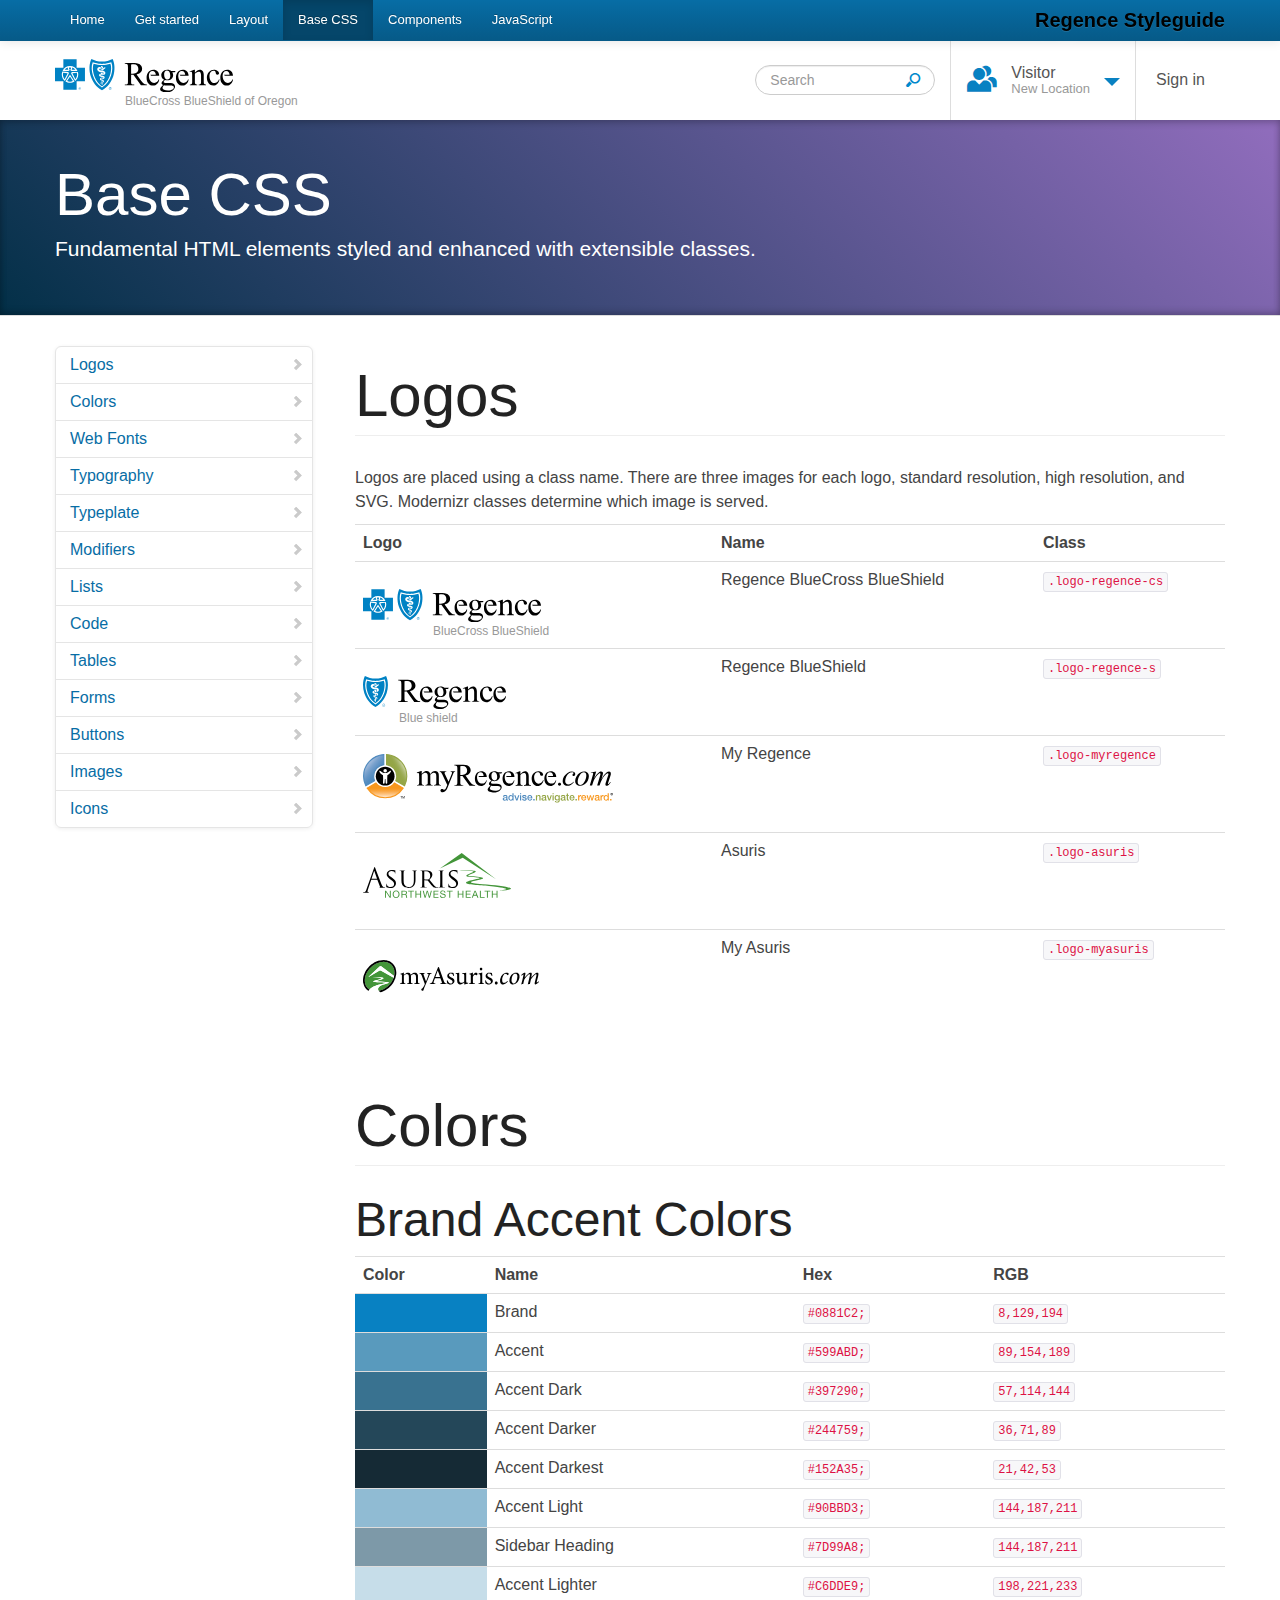
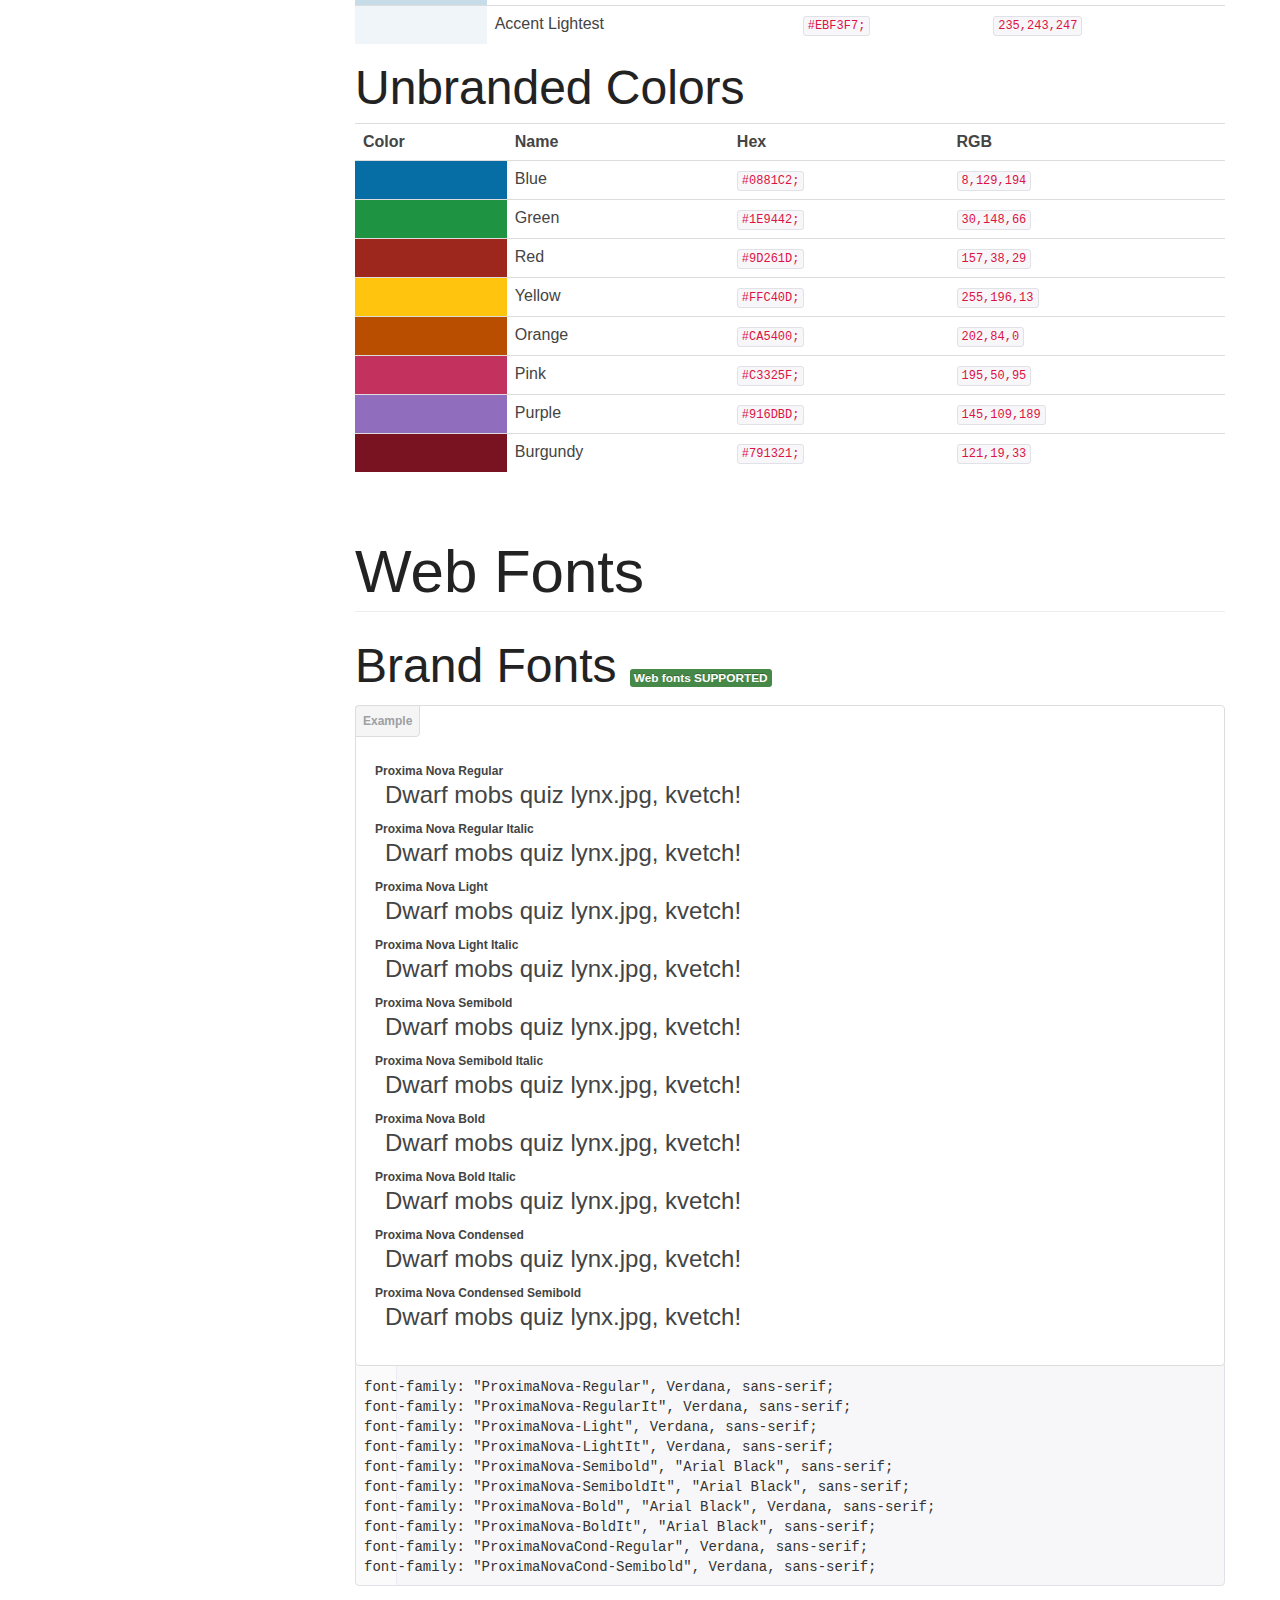
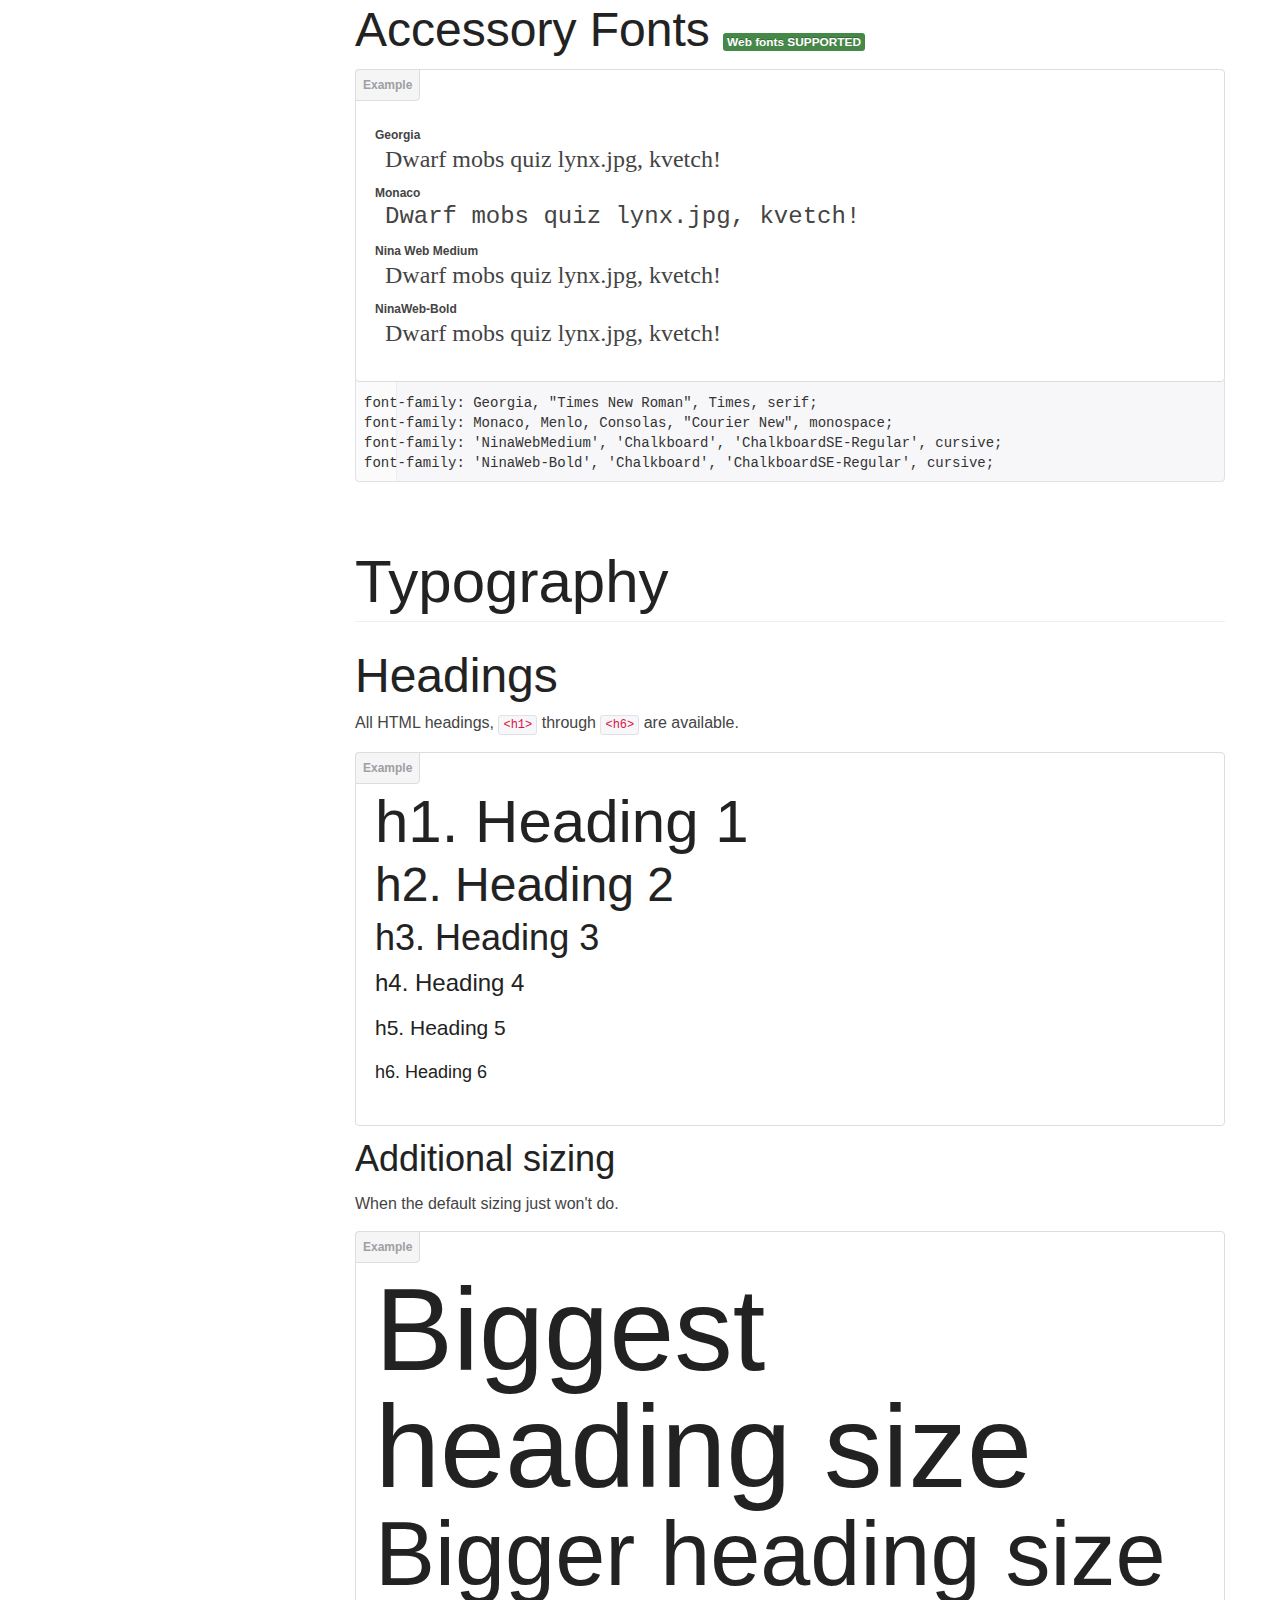
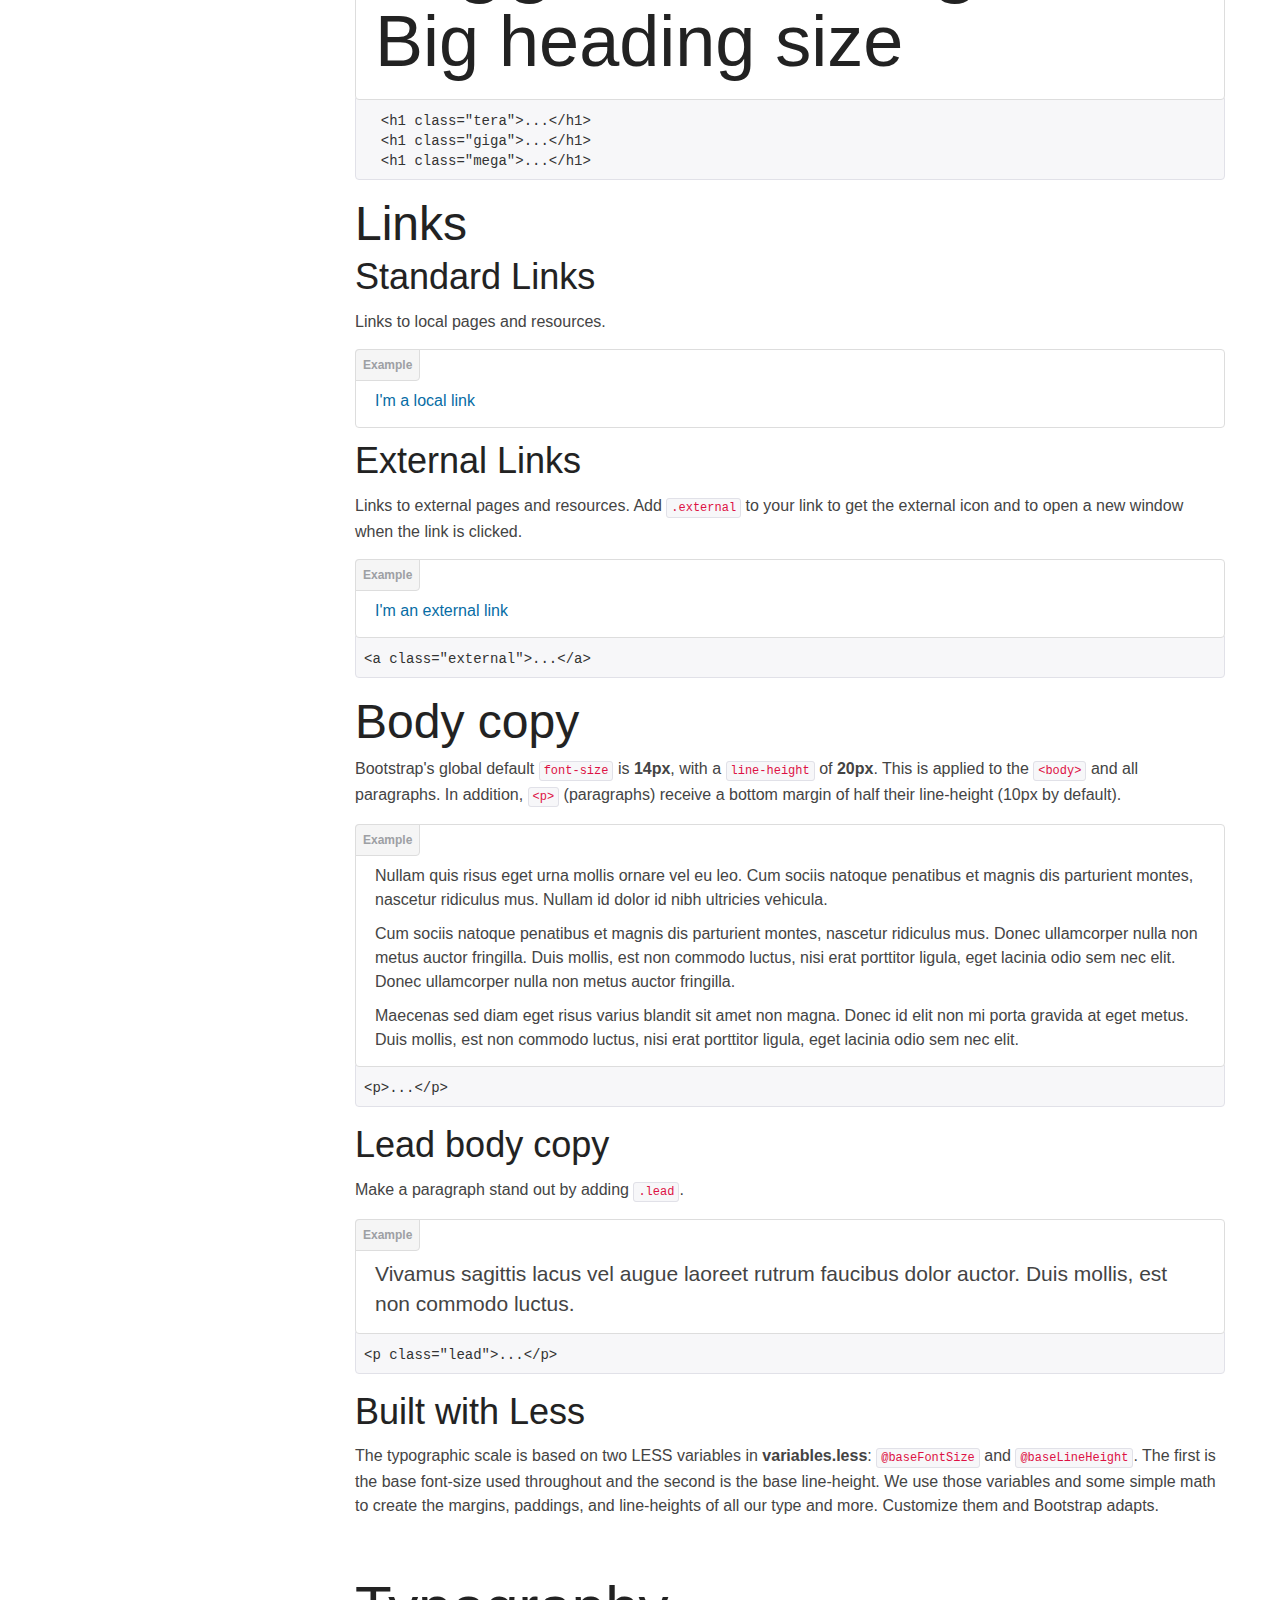
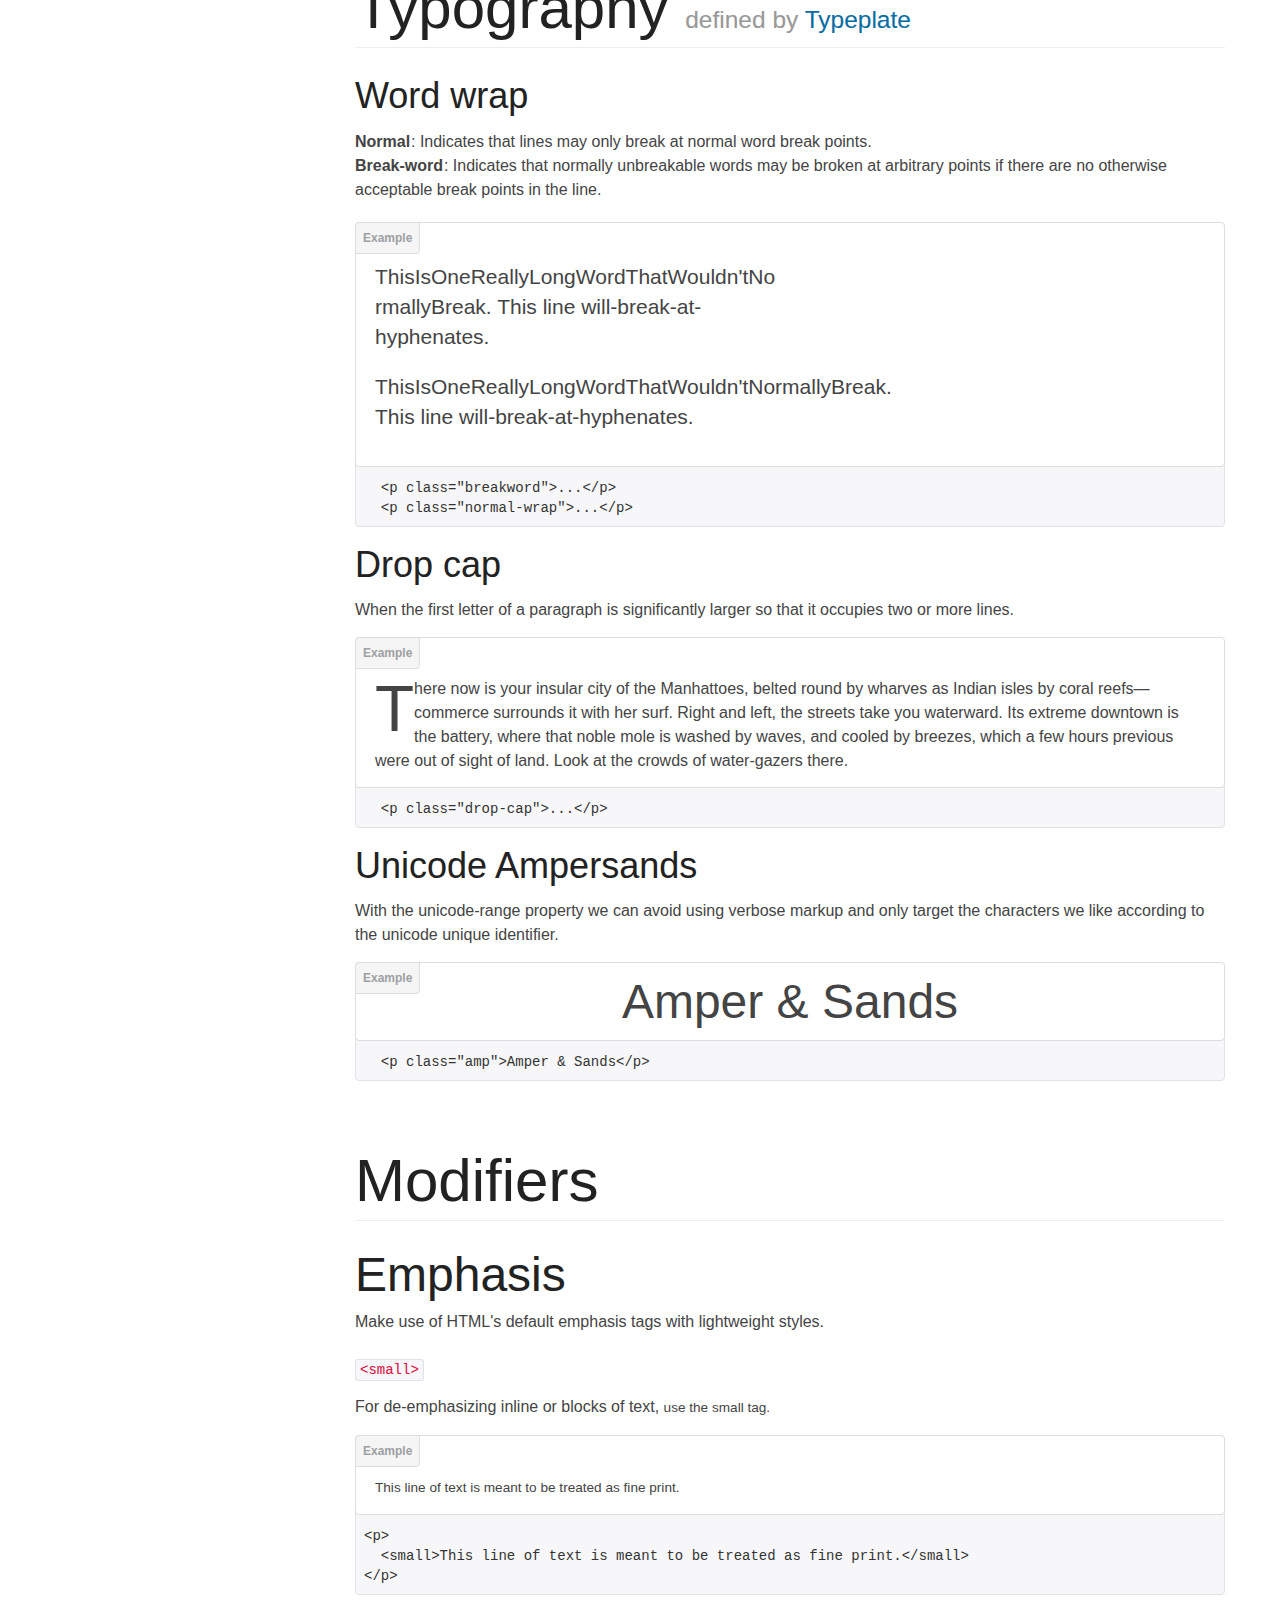
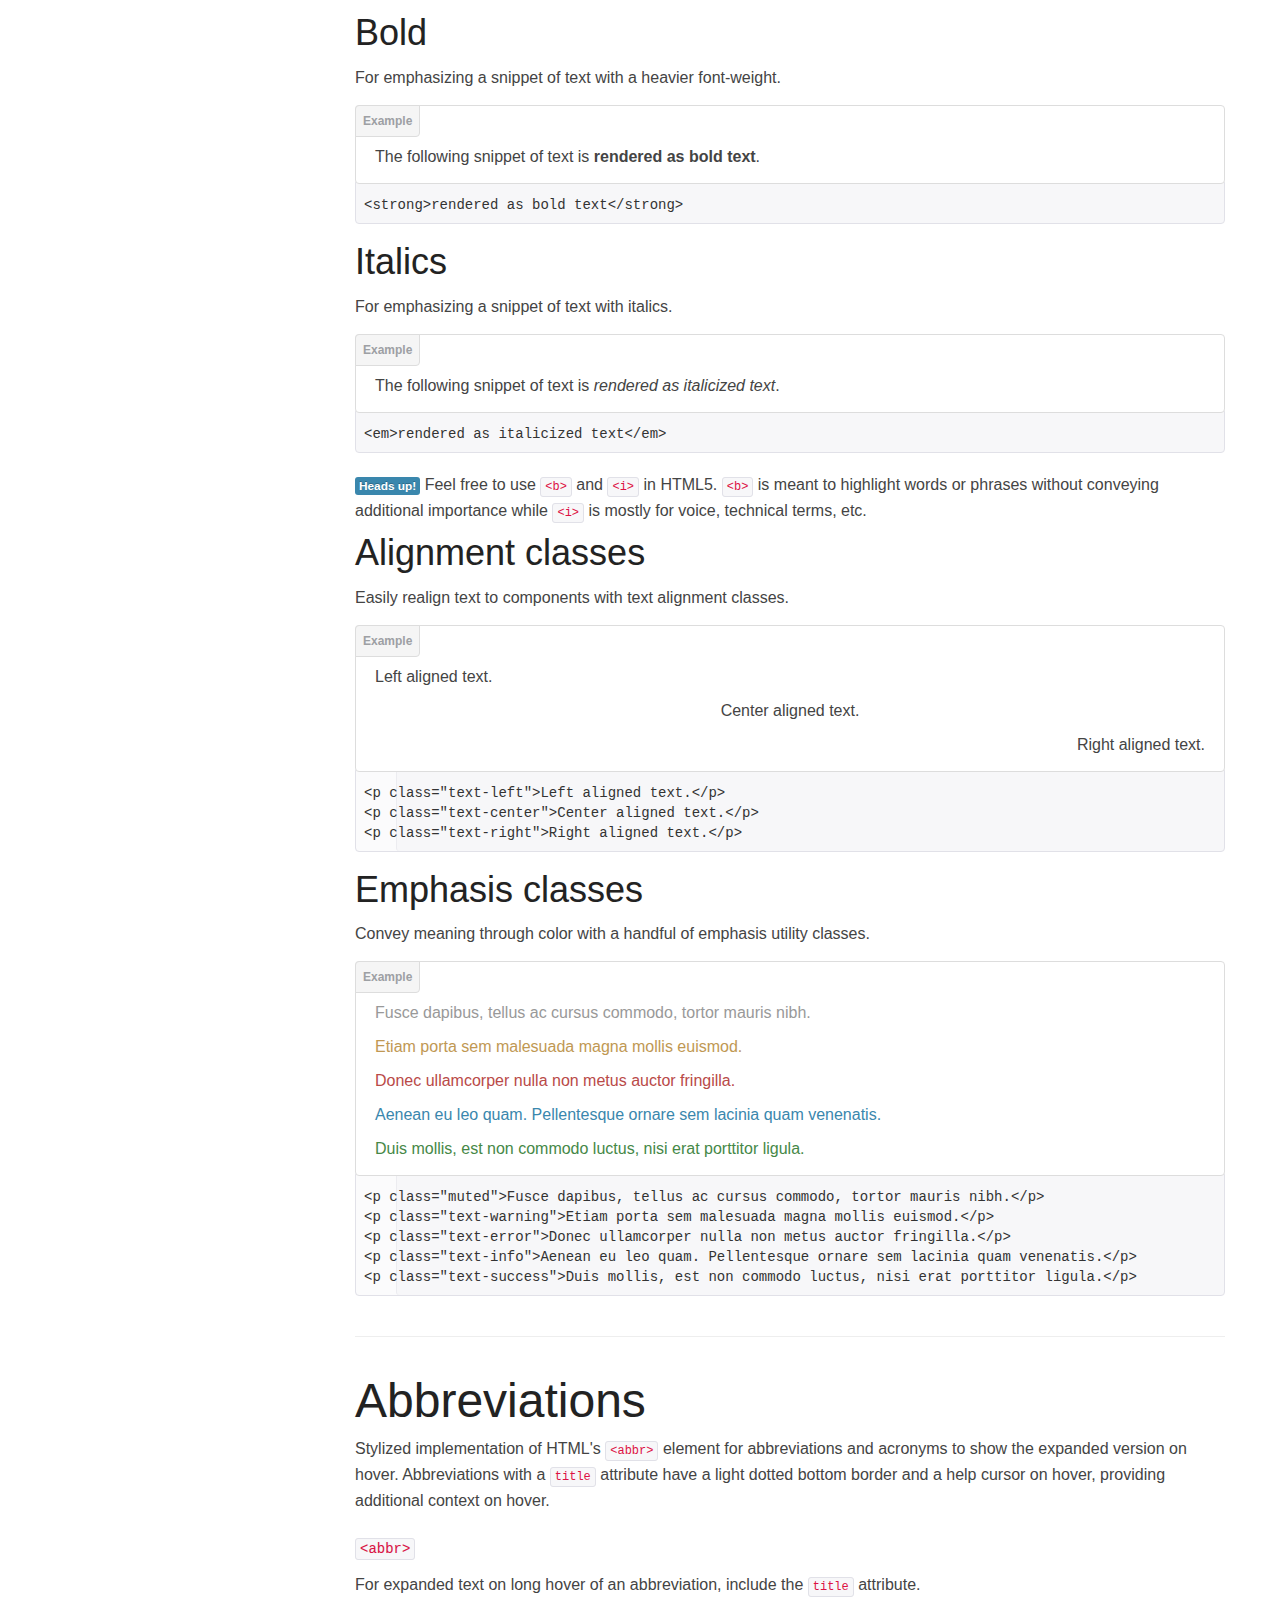
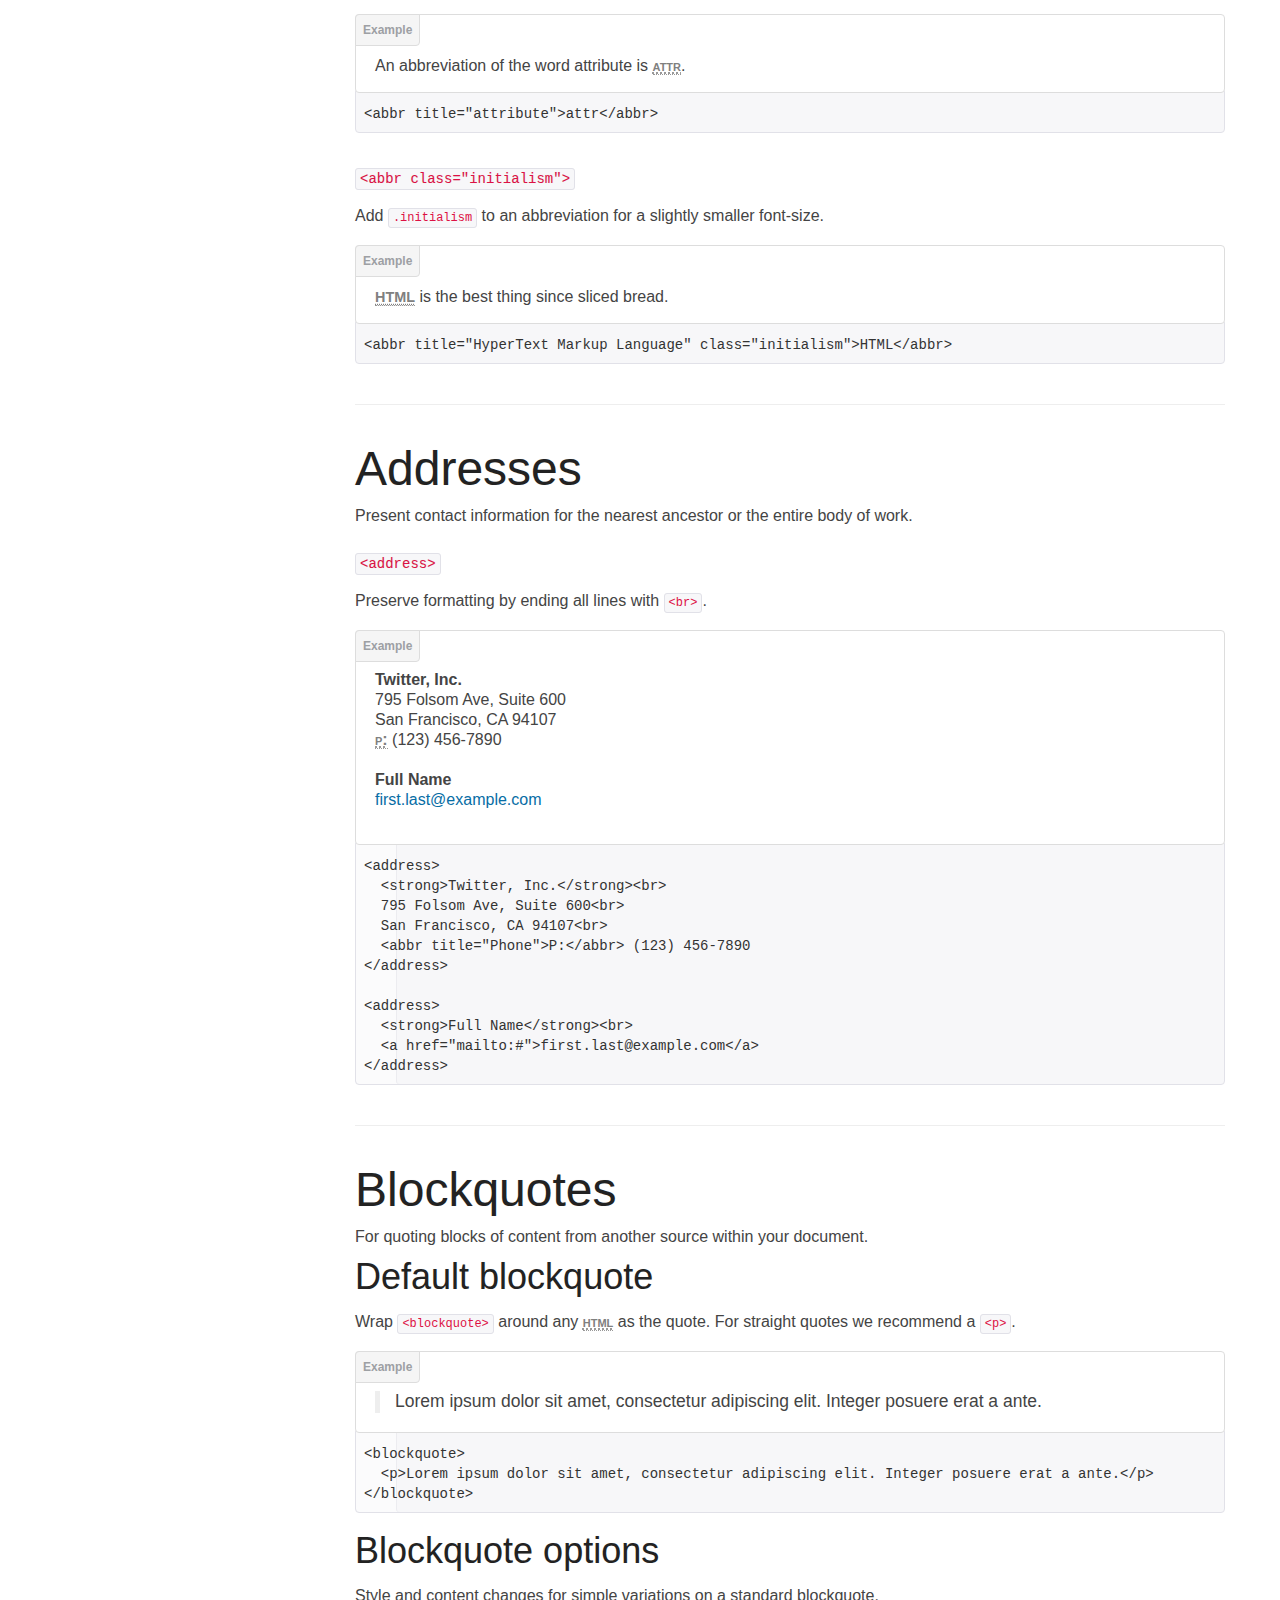
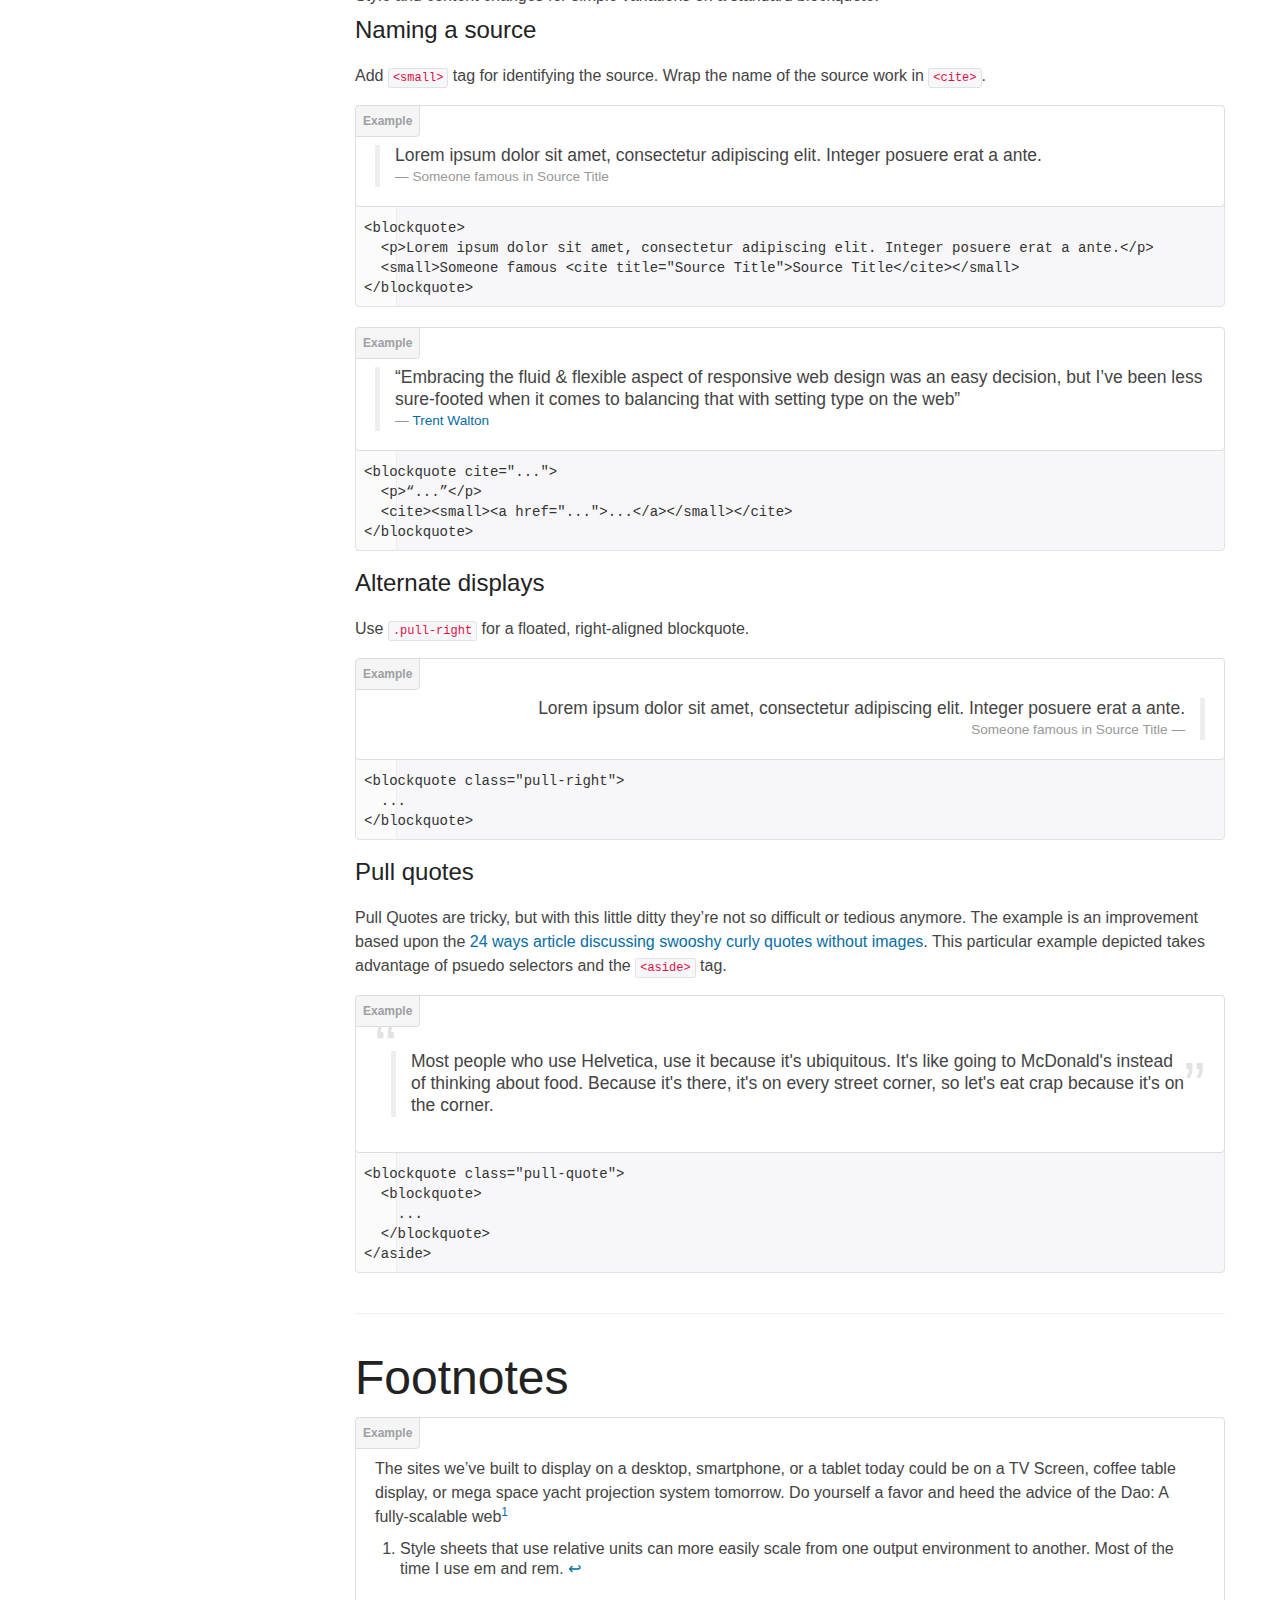
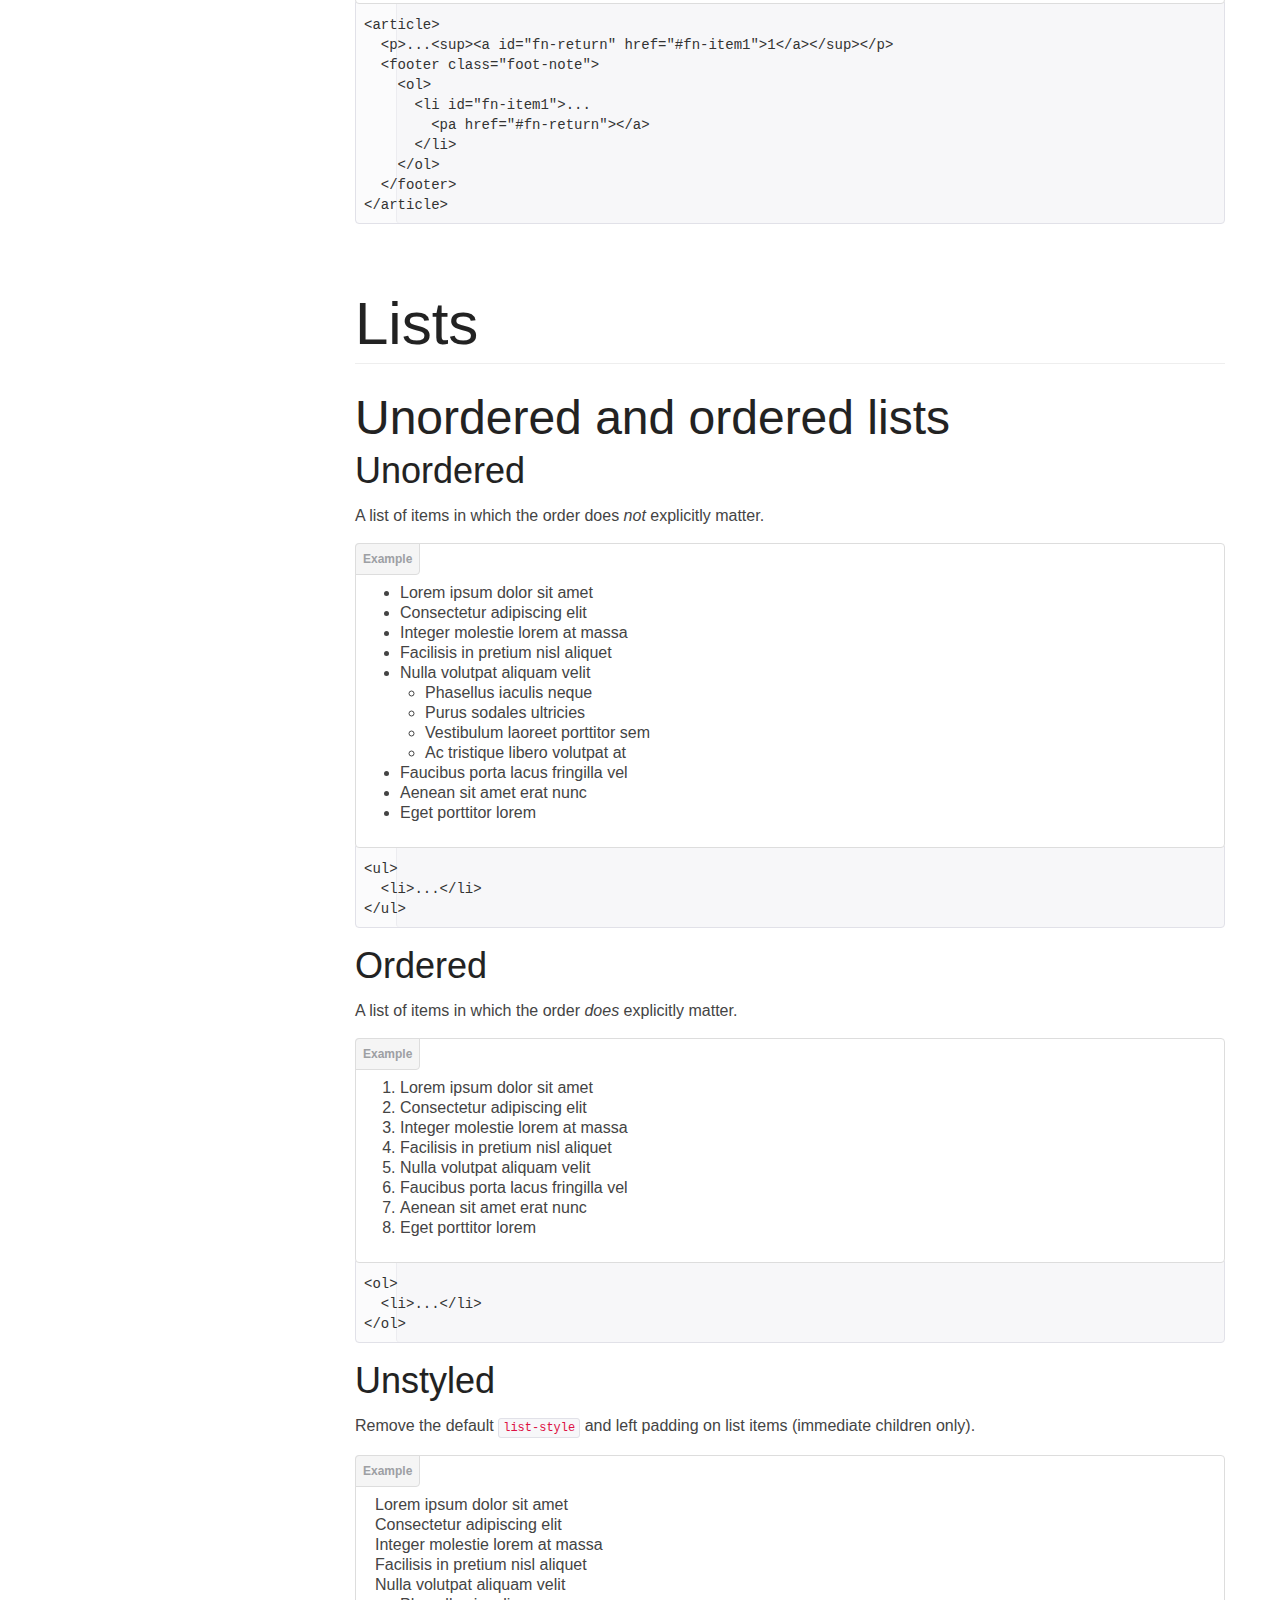
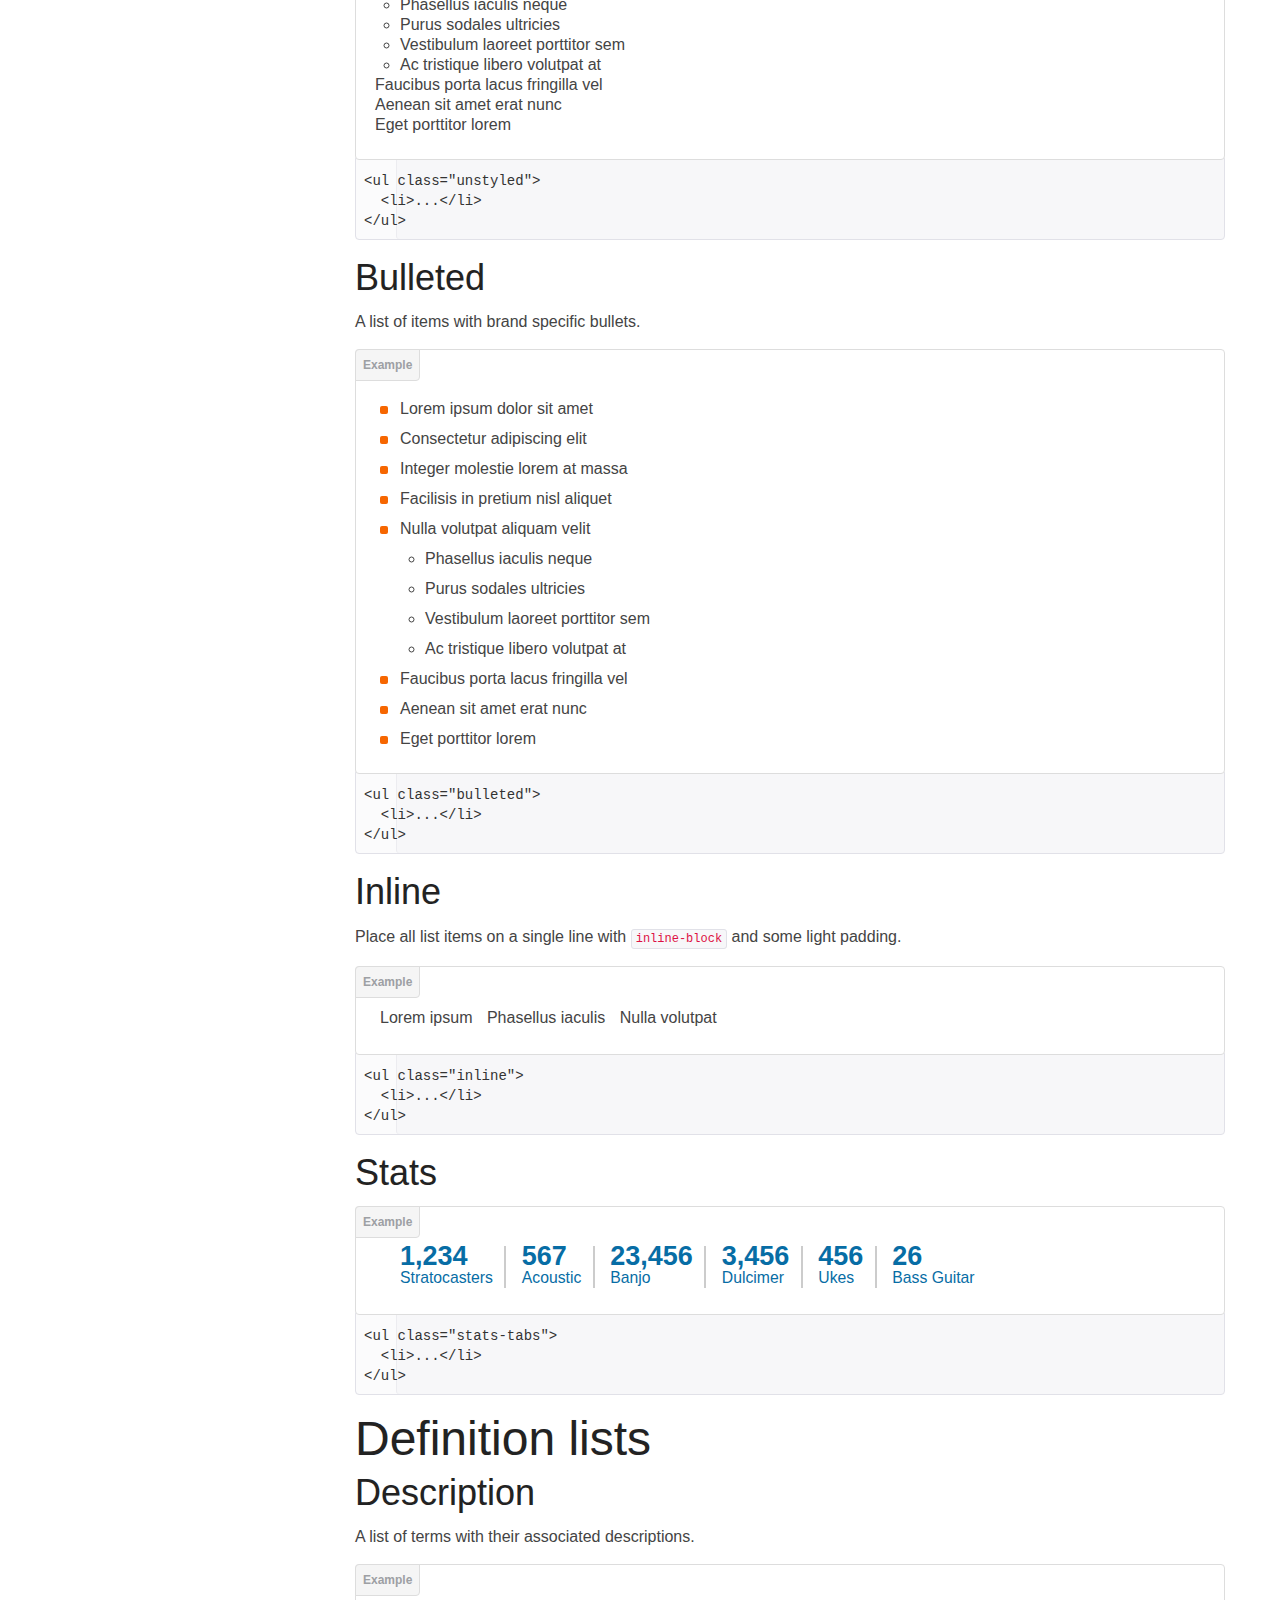
==== commit 823d6cf4: "base css and getting started" ====
--- a/base-css.html
+++ b/base-css.html
@@ -27,9 +27,6 @@
   <link rel="shortcut icon" href="assets/ico/favicon.png">
 </head>
 <body data-spy="scroll" data-target=".bs-docs-sidebar">
-  <link itemprop="audience" href="http://schema.org/Patient" />
-  <link itemprop="specialty" href="http://schema.org/PublicHealth" />
-  <meta itemprop="lastReviewed" content="2013-05-02"/>
   
   <!--[if lt IE 7]>
       <p class="chromeframe">You are using an <strong>outdated</strong> browser. Please <a href="http://browsehappy.com/">upgrade your browser</a> or <a href="http://www.google.com/chromeframe/?redirect=true">activate Google Chrome Frame</a> to improve your experience.</p>
@@ -118,6 +115,9 @@
           <li><a href="#colors"><i class="icon-chevron-right" aria-hidden="true"></i> Colors</a></li>
           <li><a href="#webFonts"><i class="icon-chevron-right" aria-hidden="true"></i> Web Fonts</a></li>
           <li><a href="#typography"><i class="icon-chevron-right" aria-hidden="true"></i> Typography</a></li>
+          <li><a href="#typeplate"><i class="icon-chevron-right" aria-hidden="true"></i> Typeplate</a></li>
+          <li><a href="#modifiers"><i class="icon-chevron-right" aria-hidden="true"></i> Modifiers</a></li>
+          <li><a href="#lists"><i class="icon-chevron-right" aria-hidden="true"></i> Lists</a></li>
           <li><a href="#code"><i class="icon-chevron-right" aria-hidden="true"></i> Code</a></li>
           <li><a href="#tables"><i class="icon-chevron-right" aria-hidden="true"></i> Tables</a></li>
           <li><a href="#forms"><i class="icon-chevron-right" aria-hidden="true"></i> Forms</a></li>
@@ -418,7 +418,20 @@
             <h6>h6. Heading 6</h6>
           </div>
 
-          <h2>Links</h2>
+          <h3>Additional sizing</h3>
+          <p>When the default sizing just won't do.</p>
+          <div class="bs-docs-example">
+            <h1 class="tera">Biggest heading size</h1>
+            <h1 class="giga">Bigger heading size</h1>
+            <h1 class="mega">Big heading size</h1>
+          </div>
+<pre class="prettyprint">
+  &lt;h1 class=&quot;tera&quot;&gt;...&lt;/h1&gt;
+  &lt;h1 class=&quot;giga&quot;&gt;...&lt;/h1&gt;
+  &lt;h1 class=&quot;mega&quot;&gt;...&lt;/h1&gt;
+</pre>
+
+          <h2 id="body-links">Links</h2>
 
           <h3>Standard Links</h3>
           <p>Links to local pages and resources.</p>
@@ -431,30 +444,85 @@
           <div class="bs-docs-example">
             <p><a href="#" class="external">I'm an external link</a></p>
           </div>
-          <pre class="prettyprint">&lt;a class=&quot;external&quot;&gt;...&lt;/a&gt;</pre>
+<pre class="prettyprint">&lt;a class=&quot;external&quot;&gt;...&lt;/a&gt;</pre>
 
           <h2 id="body-copy">Body copy</h2>
+
           <p>Bootstrap's global default <code>font-size</code> is <strong>14px</strong>, with a <code>line-height</code> of <strong>20px</strong>. This is applied to the <code>&lt;body&gt;</code> and all paragraphs. In addition, <code>&lt;p&gt;</code> (paragraphs) receive a bottom margin of half their line-height (10px by default).</p>
           <div class="bs-docs-example">
             <p>Nullam quis risus eget urna mollis ornare vel eu leo. Cum sociis natoque penatibus et magnis dis parturient montes, nascetur ridiculus mus. Nullam id dolor id nibh ultricies vehicula.</p>
             <p>Cum sociis natoque penatibus et magnis dis parturient montes, nascetur ridiculus mus. Donec ullamcorper nulla non metus auctor fringilla. Duis mollis, est non commodo luctus, nisi erat porttitor ligula, eget lacinia odio sem nec elit. Donec ullamcorper nulla non metus auctor fringilla.</p>
             <p>Maecenas sed diam eget risus varius blandit sit amet non magna. Donec id elit non mi porta gravida at eget metus. Duis mollis, est non commodo luctus, nisi erat porttitor ligula, eget lacinia odio sem nec elit.</p>
           </div>
-          <pre class="prettyprint">&lt;p&gt;...&lt;/p&gt;</pre>
+<pre class="prettyprint">&lt;p&gt;...&lt;/p&gt;</pre>
 
           <h3>Lead body copy</h3>
           <p>Make a paragraph stand out by adding <code>.lead</code>.</p>
           <div class="bs-docs-example">
             <p class="lead">Vivamus sagittis lacus vel augue laoreet rutrum faucibus dolor auctor. Duis mollis, est non commodo luctus.</p>
           </div>
-          <pre class="prettyprint">&lt;p class="lead"&gt;...&lt;/p&gt;</pre>
+<pre class="prettyprint">&lt;p class="lead"&gt;...&lt;/p&gt;</pre>
 
           <h3>Built with Less</h3>
           <p>The typographic scale is based on two LESS variables in <strong>variables.less</strong>: <code>@baseFontSize</code> and <code>@baseLineHeight</code>. The first is the base font-size used throughout and the second is the base line-height. We use those variables and some simple math to create the margins, paddings, and line-heights of all our type and more. Customize them and Bootstrap adapts.</p>
-
-
-          <hr class="bs-docs-separator">
-
+        </section>
+
+
+
+        <!-- Typeplate
+        ================================================== -->
+        <section id="typeplate">
+          <div class="page-header">
+            <h1>Typography <small>defined by <a href="http://typeplate.com">Typeplate</a></small></h1>
+          </div>
+
+          <h3>Word wrap</h3>
+          <dl class="lining">
+            <dt>Normal</dt>
+            <dd>Indicates that lines may only break at normal word break points.</dd>
+            <dt>Break-word</dt>
+            <dd>Indicates that normally unbreakable words may be broken at arbitrary points if there are no otherwise acceptable break points in the line.</dd>
+          </dl>
+          <div class="bs-docs-example">
+            <div class="row-fluid">
+              <div class="span6">
+                <p class="breakword lead">ThisIsOneReallyLongWordThatWouldn'tNormallyBreak. This line will-break-at-hyphenates.</p>
+                <p class="normal-wrap lead">ThisIsOneReallyLongWordThatWouldn'tNormallyBreak. This line will-break-at-hyphenates.</p>
+              </div>
+            </div>
+          </div>
+<pre class="prettyprint">
+  &lt;p class="breakword"&gt;...&lt;/p&gt;
+  &lt;p class="normal-wrap"&gt;...&lt;/p&gt;
+</pre>
+
+          <h3>Drop cap</h3>
+          <p>When the first letter of a paragraph is significantly larger so that it occupies two or more lines.</p>
+          <div class="bs-docs-example">
+            <p class="drop-cap">There now is your insular city of the Manhattoes, belted round by wharves as Indian isles by coral reefs&mdash;commerce surrounds it with her surf. Right and left, the streets take you waterward. Its extreme downtown is the battery, where that noble mole is washed by waves, and cooled by breezes, which a few hours previous were out of sight of land. Look at the crowds of water-gazers there.</p>
+          </div>
+<pre class="prettyprint">
+  &lt;p class="drop-cap"&gt;...&lt;/p&gt;
+</pre>
+
+          <h3>Unicode Ampersands</h3>
+          <p>With the unicode-range property we can avoid using verbose markup and only target the characters we like according to the unicode unique identifier. </p>
+          <div class="bs-docs-example bs-docs-example-amp">
+            <p class="amp">Amper &amp; Sands</p>
+          </div>
+<pre class="prettyprint">
+  &lt;p class="amp"&gt;Amper &amp; Sands&lt;/p&gt;
+</pre>
+        </section>
+
+
+
+        <!-- Modifiers
+        ================================================== -->
+        <section id="modifiers">
+          <div class="page-header">
+            <h1>Modifiers</h1>
+          </div>
 
           <h2 id="emphasis">Emphasis</h2>
           <p>Make use of HTML's default emphasis tags with lightweight styles.</p>
@@ -537,9 +605,7 @@
           </div>
           <pre class="prettyprint">&lt;abbr title="HyperText Markup Language" class="initialism"&gt;HTML&lt;/abbr&gt;</pre>
 
-
           <hr class="bs-docs-separator">
-
 
           <h2 id="addresses">Addresses</h2>
           <p>Present contact information for the nearest ancestor or the entire body of work.</p>
@@ -572,9 +638,7 @@
 &lt;/address&gt;
 </pre>
 
-
           <hr class="bs-docs-separator">
-
 
           <h2 id="blockquotes">Blockquotes</h2>
           <p>For quoting blocks of content from another source within your document.</p>
@@ -607,6 +671,19 @@
 &lt;blockquote&gt;
   &lt;p&gt;Lorem ipsum dolor sit amet, consectetur adipiscing elit. Integer posuere erat a ante.&lt;/p&gt;
   &lt;small&gt;Someone famous &lt;cite title="Source Title"&gt;Source Title&lt;/cite&gt;&lt;/small&gt;
+&lt;/blockquote&gt;
+</pre>
+
+          <div class="bs-docs-example">
+            <blockquote cite="http://where-i-got-my-info-from.com">
+              <p>“Embracing the fluid &amp; flexible aspect of responsive web design was an easy decision, but I’ve been less sure-footed when it comes to balancing that with setting type on the web”</p>
+              <cite><small><a href="http://trentwalton.com/2012/06/19/fluid-type">Trent Walton</a></small></cite>
+            </blockquote>
+          </div>
+<pre class="prettyprint linenums">
+&lt;blockquote cite="..."&gt;
+  &lt;p&gt;“...”&lt;/p&gt;
+  &lt;cite&gt;&lt;small&gt;&lt;a href="..."&gt;...&lt;/a&gt;&lt;/small&gt;&lt;/cite&gt;
 &lt;/blockquote&gt;
 </pre>
 
@@ -624,12 +701,61 @@
 &lt;/blockquote&gt;
 </pre>
 
+          <h4>Pull quotes</h4>
+          <p>Pull Quotes are tricky, but with this little ditty they’re not so difficult or tedious anymore. The example is an improvement based upon the <a href="http://24ways.org/2005/swooshy-curly-quotes-without-images">24 ways article discussing swooshy curly quotes without images</a>. This particular example depicted takes advantage of psuedo selectors and the <code>&lt;aside&gt;</code> tag.</p>
+          <div class="bs-docs-example">
+            <aside class="pull-quote">
+              <blockquote>
+                <p>Most people who use Helvetica, use it because it's ubiquitous. It's like going to McDonald's instead of thinking about food. Because it's there, it's on every street corner, so let's eat crap because it's on the corner.</p>
+              </blockquote>
+            </aside>
+          </div>
+<pre class="prettyprint linenums">
+&lt;blockquote class="pull-quote"&gt;
+  &lt;blockquote&gt;
+    ...
+  &lt;/blockquote&gt;
+&lt;/aside&gt;
+</pre>
 
           <hr class="bs-docs-separator">
 
-
-          <!-- Lists -->
-          <h2 id="lists">Lists</h2>
+          <h2 id="footnotes">Footnotes</h2>
+          <div class="bs-docs-example">
+            <article>
+              <p>The sites we’ve built to display on a desktop, smartphone, or a tablet today could be on a TV Screen, coffee table display, or mega space yacht projection system tomorrow. Do yourself a favor and heed the advice of the Dao: A fully-scalable web<sup><a id="fn-return" href="#fn-item1">1</a></sup></p>
+              <footer class="foot-note">
+                <ol>
+                  <li id="fn-item1">Style sheets that use relative units can more easily scale from one output environment to another. Most of the time I use em and rem. <a href="#fn-return">↩</a>
+                  </li>
+                </ol>
+              </footer>
+            </article>
+          </div>
+<pre class="prettyprint linenums">
+&lt;article&gt;
+  &lt;p&gt;...&lt;sup&gt;&lt;a id="fn-return" href="#fn-item1"&gt;1&lt;/a&gt;&lt;/sup&gt;&lt;/p&gt;
+  &lt;footer class="foot-note"&gt;
+    &lt;ol&gt;
+      &lt;li id="fn-item1"&gt;...
+        &lt;pa href="#fn-return"&gt;&lt;/a&gt;
+      &lt;/li&gt;
+    &lt;/ol&gt;
+  &lt;/footer&gt;
+&lt;/article&gt;
+</pre>
+        </section>
+
+
+
+        <!-- Lists
+        ================================================== -->
+        <section id="lists">
+          <div class="page-header">
+            <h1>Lists</h1>
+          </div>
+
+          <h2 id="lists">Unordered and ordered lists</h2>
 
           <h3>Unordered</h3>
           <p>A list of items in which the order does <em>not</em> explicitly matter.</p>
@@ -678,61 +804,108 @@
 &lt;/ol&gt;
 </pre>
 
-        <h3>Unstyled</h3>
-        <p>Remove the default <code>list-style</code> and left padding on list items (immediate children only).</p>
-        <div class="bs-docs-example">
-          <ul class="unstyled">
-            <li>Lorem ipsum dolor sit amet</li>
-            <li>Consectetur adipiscing elit</li>
-            <li>Integer molestie lorem at massa</li>
-            <li>Facilisis in pretium nisl aliquet</li>
-            <li>Nulla volutpat aliquam velit
-              <ul>
-                <li>Phasellus iaculis neque</li>
-                <li>Purus sodales ultricies</li>
-                <li>Vestibulum laoreet porttitor sem</li>
-                <li>Ac tristique libero volutpat at</li>
-              </ul>
-            </li>
-            <li>Faucibus porta lacus fringilla vel</li>
-            <li>Aenean sit amet erat nunc</li>
-            <li>Eget porttitor lorem</li>
-          </ul>
-        </div>
+          <h3>Unstyled</h3>
+          <p>Remove the default <code>list-style</code> and left padding on list items (immediate children only).</p>
+          <div class="bs-docs-example">
+            <ul class="unstyled">
+              <li>Lorem ipsum dolor sit amet</li>
+              <li>Consectetur adipiscing elit</li>
+              <li>Integer molestie lorem at massa</li>
+              <li>Facilisis in pretium nisl aliquet</li>
+              <li>Nulla volutpat aliquam velit
+                <ul>
+                  <li>Phasellus iaculis neque</li>
+                  <li>Purus sodales ultricies</li>
+                  <li>Vestibulum laoreet porttitor sem</li>
+                  <li>Ac tristique libero volutpat at</li>
+                </ul>
+              </li>
+              <li>Faucibus porta lacus fringilla vel</li>
+              <li>Aenean sit amet erat nunc</li>
+              <li>Eget porttitor lorem</li>
+            </ul>
+          </div>
 <pre class="prettyprint linenums">
 &lt;ul class="unstyled"&gt;
   &lt;li&gt;...&lt;/li&gt;
 &lt;/ul&gt;
 </pre>
 
-        <h3>Inline</h3>
-        <p>Place all list items on a single line with <code>inline-block</code> and some light padding.</p>
-        <div class="bs-docs-example">
-          <ul class="inline">
-            <li>Lorem ipsum</li>
-            <li>Phasellus iaculis</li>
-            <li>Nulla volutpat</li>
-          </ul>
-        </div>
+          <h3>Bulleted</h3>
+          <p>A list of items with brand specific bullets.</p>
+          <div class="bs-docs-example">
+            <ul class="bulleted">
+              <li>Lorem ipsum dolor sit amet</li>
+              <li>Consectetur adipiscing elit</li>
+              <li>Integer molestie lorem at massa</li>
+              <li>Facilisis in pretium nisl aliquet</li>
+              <li>Nulla volutpat aliquam velit
+                <ul>
+                  <li>Phasellus iaculis neque</li>
+                  <li>Purus sodales ultricies</li>
+                  <li>Vestibulum laoreet porttitor sem</li>
+                  <li>Ac tristique libero volutpat at</li>
+                </ul>
+              </li>
+              <li>Faucibus porta lacus fringilla vel</li>
+              <li>Aenean sit amet erat nunc</li>
+              <li>Eget porttitor lorem</li>
+            </ul>
+          </div>
+<pre class="prettyprint linenums">
+&lt;ul class="bulleted"&gt;
+  &lt;li&gt;...&lt;/li&gt;
+&lt;/ul&gt;
+</pre>
+
+          <h3>Inline</h3>
+          <p>Place all list items on a single line with <code>inline-block</code> and some light padding.</p>
+          <div class="bs-docs-example">
+            <ul class="inline">
+              <li>Lorem ipsum</li>
+              <li>Phasellus iaculis</li>
+              <li>Nulla volutpat</li>
+            </ul>
+          </div>
 <pre class="prettyprint linenums">
 &lt;ul class="inline"&gt;
   &lt;li&gt;...&lt;/li&gt;
 &lt;/ul&gt;
 </pre>
 
-        <h3>Description</h3>
-        <p>A list of terms with their associated descriptions.</p>
-        <div class="bs-docs-example">
-          <dl>
-            <dt>Description lists</dt>
-            <dd>A description list is perfect for defining terms.</dd>
-            <dt>Euismod</dt>
-            <dd>Vestibulum id ligula porta felis euismod semper eget lacinia odio sem nec elit.</dd>
-            <dd>Donec id elit non mi porta gravida at eget metus.</dd>
-            <dt>Malesuada porta</dt>
-            <dd>Etiam porta sem malesuada magna mollis euismod.</dd>
-          </dl>
-        </div>
+          <h3>Stats</h3>
+          <div class="bs-docs-example">
+            <ul class="stats-tabs">
+              <li><a href="#">1,234 <b>Stratocasters</b></a></li>
+              <li><a href="#">567 <b>Acoustic</b></a></li>
+              <li><a href="#">23,456 <b>Banjo</b></a></li>
+              <li><a href="#">3,456 <b>Dulcimer</b></a></li>
+              <li><a href="#">456 <b>Ukes</b></a></li>
+              <li><a href="#">26 <b>Bass Guitar</b></a></li>
+            </ul>
+          </div>
+<pre class="prettyprint linenums">
+&lt;ul class="stats-tabs"&gt;
+  &lt;li&gt;...&lt;/li&gt;
+&lt;/ul&gt;
+</pre>
+
+    
+          <h2>Definition lists</h2>
+
+          <h3>Description</h3>
+          <p>A list of terms with their associated descriptions.</p>
+          <div class="bs-docs-example">
+            <dl>
+              <dt>Description lists</dt>
+              <dd>A description list is perfect for defining terms.</dd>
+              <dt>Euismod</dt>
+              <dd>Vestibulum id ligula porta felis euismod semper eget lacinia odio sem nec elit.</dd>
+              <dd>Donec id elit non mi porta gravida at eget metus.</dd>
+              <dt>Malesuada porta</dt>
+              <dd>Etiam porta sem malesuada magna mollis euismod.</dd>
+            </dl>
+          </div>
 <pre class="prettyprint linenums">
 &lt;dl&gt;
   &lt;dt&gt;...&lt;/dt&gt;
@@ -740,32 +913,73 @@
 &lt;/dl&gt;
 </pre>
 
-        <h4>Horizontal description</h4>
-        <p>Make terms and descriptions in <code>&lt;dl&gt;</code> line up side-by-side.</p>
-        <div class="bs-docs-example">
-          <dl class="dl-horizontal">
-            <dt>Description lists</dt>
-            <dd>A description list is perfect for defining terms.</dd>
-            <dt>Euismod</dt>
-            <dd>Vestibulum id ligula porta felis euismod semper eget lacinia odio sem nec elit.</dd>
-            <dd>Donec id elit non mi porta gravida at eget metus.</dd>
-            <dt>Malesuada porta</dt>
-            <dd>Etiam porta sem malesuada magna mollis euismod.</dd>
-            <dt>Felis euismod semper eget lacinia</dt>
-            <dd>Fusce dapibus, tellus ac cursus commodo, tortor mauris condimentum nibh, ut fermentum massa justo sit amet risus.</dd>
-          </dl>
-        </div>
+          <h4>Horizontal description</h4>
+          <p>Make terms and descriptions in <code>&lt;dl&gt;</code> line up side-by-side.</p>
+          <div class="bs-docs-example">
+            <dl class="dl-horizontal">
+              <dt>Description lists</dt>
+              <dd>A description list is perfect for defining terms.</dd>
+              <dt>Euismod</dt>
+              <dd>Vestibulum id ligula porta felis euismod semper eget lacinia odio sem nec elit.</dd>
+              <dd>Donec id elit non mi porta gravida at eget metus.</dd>
+              <dt>Malesuada porta</dt>
+              <dd>Etiam porta sem malesuada magna mollis euismod.</dd>
+              <dt>Felis euismod semper eget lacinia</dt>
+              <dd>Fusce dapibus, tellus ac cursus commodo, tortor mauris condimentum nibh, ut fermentum massa justo sit amet risus.</dd>
+            </dl>
+          </div>
 <pre class="prettyprint linenums">
 &lt;dl class="dl-horizontal"&gt;
   &lt;dt&gt;...&lt;/dt&gt;
   &lt;dd&gt;...&lt;/dd&gt;
 &lt;/dl&gt;
 </pre>
-        <p>
-          <span class="label label-info">Heads up!</span>
-          Horizontal description lists will truncate terms that are too long to fit in the left column fix <code>text-overflow</code>. In narrower viewports, they will change to the default stacked layout.
-        </p>
-      </section>
+          <p><span class="label label-info">Heads up!</span> Horizontal description lists will truncate terms that are too long to fit in the left column fix <code>text-overflow</code>. In narrower viewports, they will change to the default stacked layout.</p>
+
+          <h4>Inline</h4>
+          <p>Make definitions follow terms in a single line.</p>
+          <div class="bs-docs-example">
+            <dl class="lining">
+              <dt>Description lists</dt>
+              <dd>A description list is perfect for defining terms.</dd>
+              <dt>Euismod</dt>
+              <dd>Vestibulum id ligula porta felis euismod semper eget lacinia odio sem nec elit.</dd>
+              <dd>Donec id elit non mi porta gravida at eget metus.</dd>
+              <dt>Malesuada porta</dt>
+              <dd>Etiam porta sem malesuada magna mollis euismod.</dd>
+              <dt>Felis euismod semper eget lacinia</dt>
+              <dd>Fusce dapibus, tellus ac cursus commodo, tortor mauris condimentum nibh, ut fermentum massa justo sit amet risus.</dd>
+            </dl>
+          </div>
+<pre class="prettyprint linenums">
+&lt;dl class="inline"&gt;
+  &lt;dt&gt;...&lt;/dt&gt;
+  &lt;dd&gt;...&lt;/dd&gt;
+&lt;/dl&gt;
+</pre>
+
+          <h4>Dictionary</h4>
+          <p>For terms with multiple definitions.</p>
+          <div class="bs-docs-example">
+            <dl class="dictionary-style">
+              <dt>Description lists</dt>
+              <dd>A description list is perfect for defining terms.</dd>
+              <dt>Euismod</dt>
+              <dd>Vestibulum id ligula porta felis euismod semper eget lacinia odio sem nec elit.</dd>
+              <dd>Donec id elit non mi porta gravida at eget metus.</dd>
+              <dt>Malesuada porta</dt>
+              <dd>Etiam porta sem malesuada magna mollis euismod.</dd>
+              <dt>Felis euismod semper eget lacinia</dt>
+              <dd>Fusce dapibus, tellus ac cursus commodo, tortor mauris condimentum nibh, ut fermentum massa justo sit amet risus.</dd>
+            </dl>
+          </div>
+<pre class="prettyprint linenums">
+&lt;dl class="dictionary"&gt;
+  &lt;dt&gt;...&lt;/dt&gt;
+  &lt;dd&gt;...&lt;/dd&gt;
+&lt;/dl&gt;
+</pre>
+        </section>
 
 
 
@@ -2175,7 +2389,21 @@
 </pre>
           <p><span class="label label-info">Heads up!</span> <code>.img-rounded</code> and <code>.img-circle</code> do not work in IE7-8 due to lack of <code>border-radius</code> support.</p>
 
-
+          <div class="bs-docs-example">
+            <figure>
+              <img src="http://designingfortheweb.co.uk/book/images/typography-anatomy_b.gif">
+              <figcaption class="example-figcaption">
+                <strong>Fig. 4.2 | </strong>Type Anatomy, an excerpt from Mark Boulton’s book <cite title="http://designingfortheweb.co.uk/book/part3/part3_chapter11.php">“Designing for the Web”</cite>
+              </figcaption>
+            </figure>
+<pre class="prettyprint linenums">
+&lt;figure&gt;
+&lt;img src="..."&gt;
+  &lt;figcaption&gt;
+    &lt;strong&gt;Fig. 4.2 | &lt;/strong&gt;...&lt;/cite&gt;
+  &lt;/figcaption&gt;
+&lt;/figure&gt;
+</pre>
         </section>
 
 
--- a/assets/css/main.css
+++ b/assets/css/main.css
@@ -1,6 +1,3 @@
-/* ==========================================================================
-   Helper classes
-   ========================================================================== */
 /*!
  * Main - Custom Styles
  *
@@ -37,6 +34,402 @@
   -moz-box-sizing: border-box;
   box-sizing: border-box;
 }
+/*!
++---------------------------------------------------------------------+
+|        _                               _         _                  |
+|       | |_  _   _  _ __    ___  _ __  | |  __ _ | |_  ___           |
+|       | __|| | | || '_ \  / _ \| '_ \ | | / _` || __|/ _ \          |
+|       | |_ | |_| || |_) ||  __/| |_) || || (_| || |_|  __/          |
+|        \__| \__, || .__/  \___|| .__/ |_| \__,_| \__|\___|          |
+|             |___/ |_|          |_|                                  |
+|                                                                     |
+|                                                                     |
+| URL: http://typeplate.com                                           |
+| VERSION: 1.0.1                                                      |
+| Github: https://github.com/typePlate/typeplate.github.com           |
+| AUTHORS: Zachary Kain (@zakkain) & Dennis Gaebel (@gryghostvisuals) |
+| LICENSE: Creative Commmons                                          |
+| http://creativecommons.org/licenses/by/3.0                          |
+|                                                                     |
++---------------------------------------------------------------------+
+*/
+@font-face {
+  font-family: "Ampersand";
+  src: local("Georgia"), local("Garamond"), local("Palatino"), local("Book Antiqua");
+  unicode-range: U+270C;
+}
+@font-face {
+  font-family: "Ampersand";
+  src: local("Georgia");
+  unicode-range: U+270C;
+}
+.ampersand-placeholder,
+.amp {
+  font-family: Ampersand, Verdana, sans-serif;
+}
+.breakword {
+  word-wrap: break-word;
+}
+.normal-wrap {
+  word-wrap: normal;
+}
+.inherit-wrap {
+  word-wrap: auto;
+}
+/**
+ * Dropcap Sass @include
+ * Use the following Sass @include with any selector you feel necessary.
+ *
+	@include dropcap(@float: left, @font-size: 4em, @font-family: inherit, @text-indent: 0, @margin: inherit, @padding: inherit, @color: inherit, @lineHeight: 1, @bg: transparent);
+ *
+ * Extend this object into your custom stylesheet.
+ *
+ */
+.drop-cap:first-letter {
+  float: left;
+  margin: inherit;
+  padding: inherit;
+  font-size: 4em;
+  font-family: inherit;
+  line-height: 1;
+  text-indent: 0;
+  background: transparent;
+  color: inherit;
+}
+html {
+  font: normal 112.5%/1.65 serif;
+}
+body {
+  -webkit-hyphens: auto;
+  -moz-hyphens: auto;
+  -ms-hyphens: auto;
+  -o-hyphens: auto;
+  hyphens: auto;
+  word-wrap: break-word;
+  color: #444444;
+}
+.tera {
+  font-size: 117px;
+  font-size: 6.5rem;
+  margin-bottom: 0.25384615384615383rem;
+}
+.giga {
+  font-size: 90px;
+  font-size: 5rem;
+  margin-bottom: 0.33rem;
+}
+.mega {
+  font-size: 72px;
+  font-size: 4rem;
+  margin-bottom: 0.4125rem;
+}
+.alpha {
+  font-size: 60px;
+  font-size: 3.3333333333333335rem;
+  margin-bottom: 0.495rem;
+}
+.beta {
+  font-size: 48px;
+  font-size: 2.6666666666666665rem;
+  margin-bottom: 0.61875rem;
+}
+.gamma {
+  font-size: 36px;
+  font-size: 2rem;
+  margin-bottom: 0.825rem;
+}
+.delta {
+  font-size: 24px;
+  font-size: 1.3333333333333333rem;
+  margin-bottom: 1.2375rem;
+}
+.epsilon {
+  font-size: 21px;
+  font-size: 1.1666666666666667rem;
+  margin-bottom: 1.4142857142857141rem;
+}
+.zeta {
+  font-size: 18px;
+  font-size: 1rem;
+  margin-bottom: 1.65rem;
+}
+h1 {
+  font-size: 60px;
+  font-size: 3.3333333333333335rem;
+  margin-bottom: 0.495rem;
+  text-rendering: optimizeLegibility;
+  line-height: 1;
+  margin-top: 0;
+}
+h2 {
+  font-size: 48px;
+  font-size: 2.6666666666666665rem;
+  margin-bottom: 0.61875rem;
+  text-rendering: optimizeLegibility;
+  line-height: 1;
+  margin-top: 0;
+}
+h3 {
+  font-size: 36px;
+  font-size: 2rem;
+  margin-bottom: 0.825rem;
+  text-rendering: optimizeLegibility;
+  line-height: 1;
+  margin-top: 0;
+}
+h4 {
+  font-size: 24px;
+  font-size: 1.3333333333333333rem;
+  margin-bottom: 1.2375rem;
+  text-rendering: optimizeLegibility;
+  line-height: 1;
+  margin-top: 0;
+}
+h5 {
+  font-size: 21px;
+  font-size: 1.1666666666666667rem;
+  margin-bottom: 1.4142857142857141rem;
+  text-rendering: optimizeLegibility;
+  line-height: 1;
+  margin-top: 0;
+}
+h6 {
+  font-size: 18px;
+  font-size: 1rem;
+  margin-bottom: 1.65rem;
+  text-rendering: optimizeLegibility;
+  line-height: 1;
+  margin-top: 0;
+}
+.story p {
+  margin: 0 0 1.5em;
+}
+.story p + p {
+  text-indent: 1.5em;
+  margin-top: -1.5em;
+}
+abbr,
+acronym,
+blockquote,
+code,
+dir,
+kbd,
+listing,
+plaintext,
+q,
+samp,
+tt,
+var,
+xmp {
+  -webkit-hyphens: none;
+  -moz-hyphens: none;
+  -ms-hyphens: none;
+  -o-hyphens: none;
+  hyphens: none;
+}
+pre code {
+  word-wrap: normal;
+  white-space: pre-wrap;
+}
+pre {
+  white-space: pre;
+}
+code {
+  white-space: pre;
+  font-family: monospace;
+}
+/**
+ * Abbreviations Markup
+ *
+	<abbr title="hyper text markup language">HMTL</abbr>
+ *
+ * Extend this object into your markup.
+ *
+ */
+abbr {
+  font-variant: small-caps;
+  font-weight: 600;
+  text-transform: lowercase;
+  color: #808080;
+}
+abbr:hover {
+  cursor: help;
+}
+h1,
+h2,
+h3,
+h4,
+h5,
+h6 {
+  color: #222222;
+}
+/**
+ * Lining Definition Style Markup
+ *
+	<dl class="lining">
+		<dt><b></b></dt>
+		<dd></dd>
+	</dl>
+ *
+ * Extend this object into your markup.
+ *
+ */
+.lining dt,
+.lining dd {
+  display: inline;
+  margin: 0;
+}
+.lining dt + dt:before,
+.lining dd + dt:before {
+  content: "\A";
+  white-space: pre;
+}
+.lining dd + dd:before {
+  content: ", ";
+}
+.lining dd:before {
+  content: ": ";
+  margin-left: -0.2rem;
+}
+/**
+ * Dictionary Definition Style Markup
+ *
+	<dl class="dictionary-style">
+		<dt><b></b></dt>
+			<dd></dd>
+	</dl>
+ *
+ * Extend this object into your markup.
+ *
+ */
+.dictionary-style dt {
+  display: inline;
+  counter-reset: definitions;
+}
+.dictionary-style dt + dt:before {
+  content: ", ";
+  margin-left: -0.2rem;
+}
+.dictionary-style dd {
+  display: block;
+  counter-increment: definitions;
+}
+.dictionary-style dd:before {
+  content: counter(definitions, decimal) ". ";
+}
+/**
+ * Stats Tab Markup
+ *
+	<ul class="stats-tabs">
+		<li><a href="#">[value]<b>[name]</b></a></li>
+	</ul>
+ *
+ * Extend this object into your markup.
+ *
+ */
+.stats-tabs {
+  padding: 0;
+}
+.stats-tabs li {
+  display: inline-block;
+  margin: 0 0.625rem 0 0;
+  padding: 0 0.625rem 0 0;
+  border-right: 0.125rem solid #cccccc;
+}
+.stats-tabs li:last-child {
+  margin: 0;
+  padding: 0;
+  border: none;
+}
+.stats-tabs li a {
+  display: inline-block;
+  font-size: 1.5rem;
+  font-weight: bold;
+}
+.stats-tabs li a b {
+  display: block;
+  margin: 0.125rem 0 0 0;
+  font-size: 0.875rem;
+  font-weight: normal;
+}
+/**
+ * Blockquote Markup
+ *
+	<blockquote cite="">
+		<p>&Prime;&Prime;</p>
+		<cite>
+			<small><a href=""></a></small>
+		</cite>
+	</blockquote>
+ *
+ * Extend this object into your markup.
+ *
+ */
+.cite {
+  display: block;
+  font-size: 0.875em;
+  text-align: right;
+}
+/**
+ * Pull Quotes Markup
+ *
+	<aside class="pull-quote">
+		<blockquote>
+			<p></p>
+		</blockquote>
+	</aside>
+ *
+ * Extend this object into your custom stylesheet.
+ *
+ */
+.pull-quote {
+  position: relative;
+  padding: 1em;
+}
+.pull-quote:before,
+.pull-quote:after {
+  height: 1em;
+  opacity: 0.15;
+  position: absolute;
+  font-size: 4em;
+}
+.pull-quote:before {
+  content: '“';
+  top: 0em;
+  left: 0em;
+}
+.pull-quote:after {
+  content: '”';
+  bottom: 0em;
+  right: 0em;
+}
+/**
+ * Figures Markup
+ *
+	<figure>
+		<figcaption>
+			<strong>Fig. 4.2 | </strong>Type Anatomy, an excerpt from Mark Boulton's book<cite title="http://designingfortheweb.co.uk/book/part3/part3_chapter11.php">"Designing for the Web"</cite>
+		</figcaption>
+	</figure>
+ *
+ * Extend this object into your markup.
+ *
+ */
+/**
+ * Footnote Markup : Replace 'X' with your unique number for each footnote
+ *
+	<article>
+		<p><sup><a href="#fn-itemX" id="fn-returnX"></a></sup></p>
+		<footer>
+			<ol class="foot-notes">
+				<li id="fn-itemX"><a href="#fn-returnX">↩</a></li>
+			</ol>
+		</footer>
+	</article>
+ *
+ * Extend this object into your markup.
+ *
+ */
 @font-face {
   font-family: 'icomoon';
   src: url('../fonts/icomoon.eot');
--- a/assets/css/docs.css
+++ b/assets/css/docs.css
@@ -1,5 +1,3 @@
-/* Add additional stylesheets below
--------------------------------------------------- */
 /*!
  * Docs - Styleguide Styles
  *
@@ -119,7 +117,7 @@
   -webkit-box-shadow: inset 0 3px 7px rgba(0,0,0,.2), inset 0 -3px 7px rgba(0,0,0,.2);
   -moz-box-shadow: inset 0 3px 7px rgba(0,0,0,.2), inset 0 -3px 7px rgba(0,0,0,.2);
   box-shadow: inset 0 3px 7px rgba(0,0,0,.2), inset 0 -3px 7px rgba(0,0,0,.2);
-  padding: 40px 0;
+  padding: 2.5rem 0 1.75rem;
   position: relative;
 }
 .jumbotron h1 {
@@ -135,6 +133,7 @@
 .jumbotron .btn small {
   color: #999999;
   color: rgba(255, 255, 255, 0.8);
+  display: block;
   font-size: 18px;
 }
 /* Masthead (docs home)
@@ -148,15 +147,7 @@
   height: 450px;
 }
 .masthead h1 {
-  font-size: 64px;
   letter-spacing: -1px;
-  line-height: 1;
-}
-.masthead p {
-  font-size: 24px;
-  font-weight: 300;
-  line-height: 1.25;
-  margin-bottom: 30px;
 }
 .masthead .caption {
   background: rgba(255, 255, 255, 0.5);
@@ -228,41 +219,41 @@
 @-webkit-keyframes fadeInLeftBig {
   0% {
     opacity: 0;
-    -webkit-transform: translatex(-2000px);
+    -webkit-transform: translateX(-2000px);
   }
   100% {
     opacity: 1;
-    -webkit-transform: translatex(0);
+    -webkit-transform: translateX(0);
   }
 }
 @-moz-keyframes fadeInLeftBig {
   0% {
     opacity: 0;
-    -moz-transform: translatex(-2000px);
+    -moz-transform: translateX(-2000px);
   }
   100% {
     opacity: 1;
-    -moz-transform: translatex(0);
+    -moz-transform: translateX(0);
   }
 }
 @-o-keyframes fadeInLeftBig {
   0% {
     opacity: 0;
-    -o-transform: translatex(-2000px);
+    -o-transform: translateX(-2000px);
   }
   100% {
     opacity: 1;
-    -o-transform: translatex(0);
+    -o-transform: translateX(0);
   }
 }
 @keyframes fadeInLeftBig {
   0% {
     opacity: 0;
-    transform: translatex(-2000px);
+    transform: translateX(-2000px);
   }
   100% {
     opacity: 1;
-    transform: translatex(0);
+    transform: translateX(0);
   }
 }
 /* Subhead (other pages)
@@ -273,7 +264,6 @@
 }
 .subhead h1 {
   color: #ffffff;
-  font-size: 60px;
 }
 .subhead p {
   color: #ffffff;
@@ -574,6 +564,14 @@
   line-height: 28px;
   margin-bottom: 10px;
 }
+/* Amp */
+.bs-docs-example-amp .amp {
+  font-size: 3em;
+  line-height: 1;
+  margin-top: -0.5em;
+  padding: 0;
+  text-align: center;
+}
 /* Tooltips */
 .bs-docs-tooltip-examples {
   text-align: center;
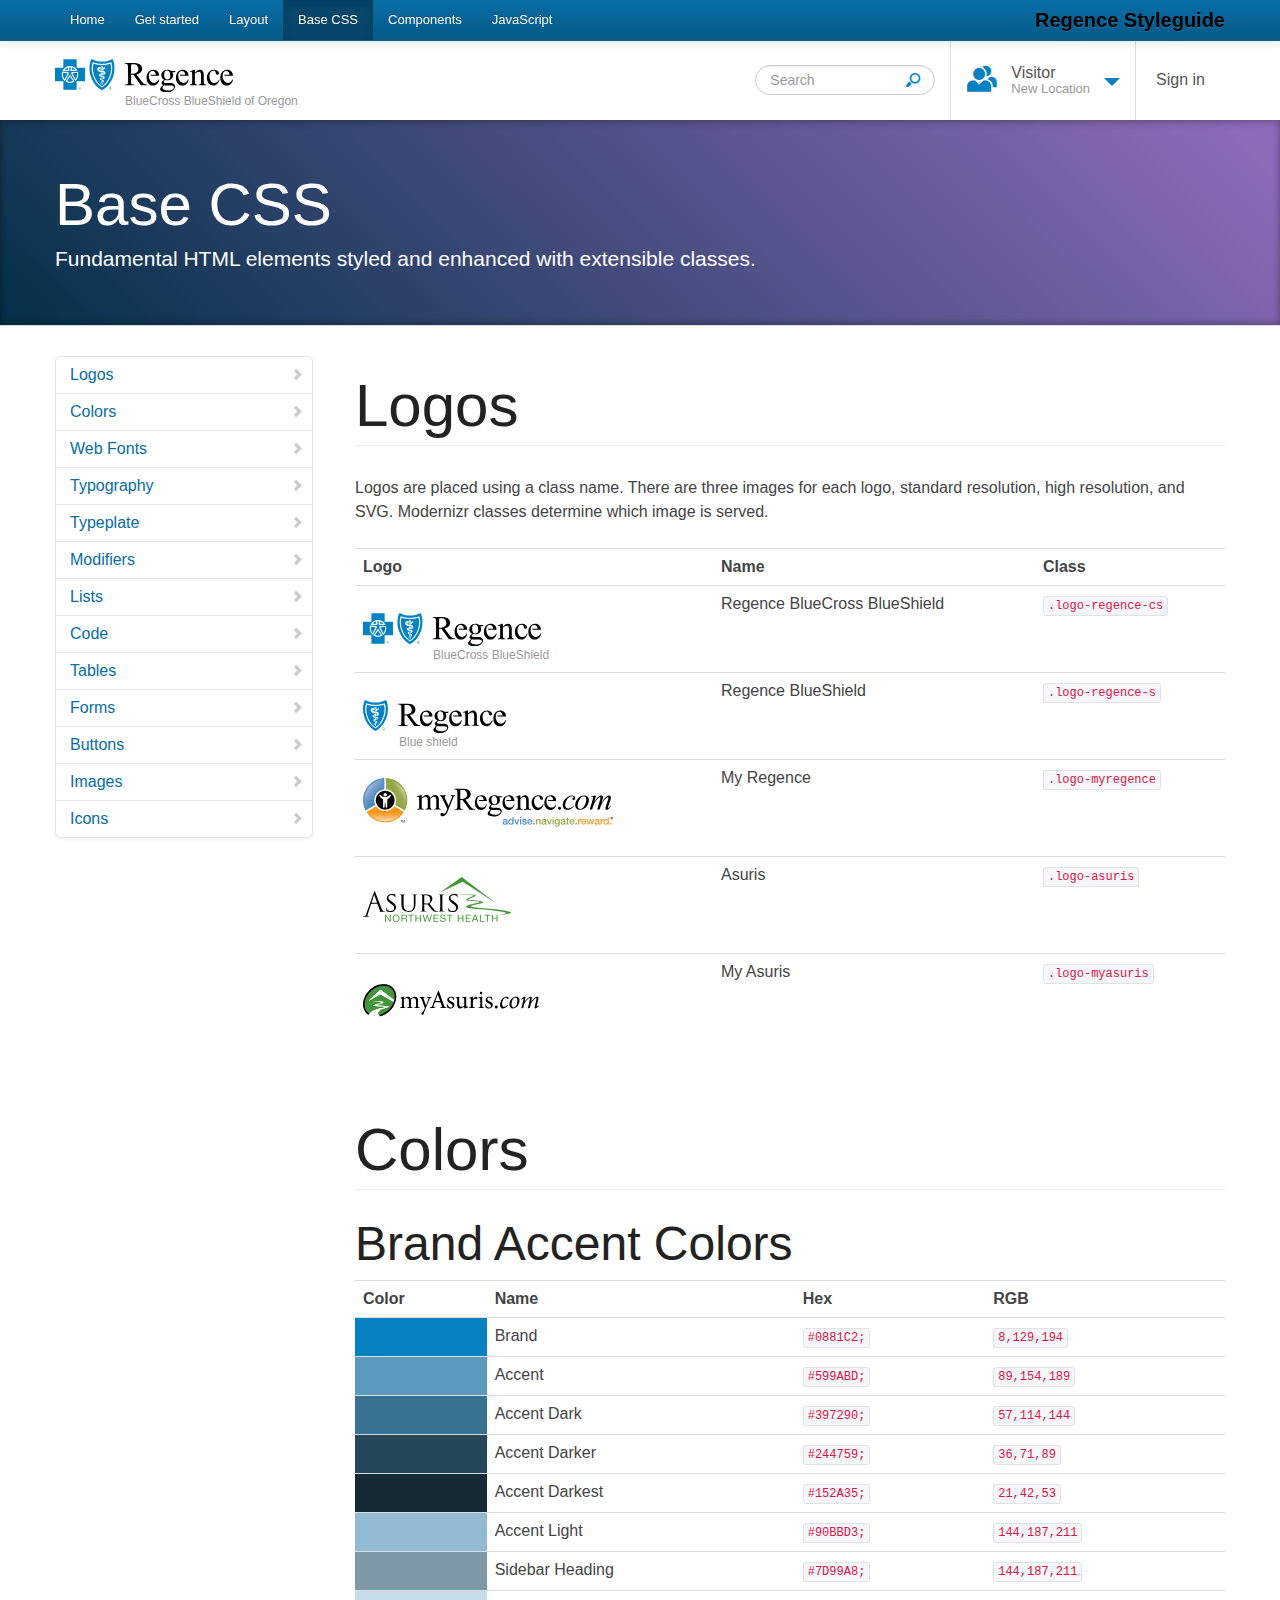
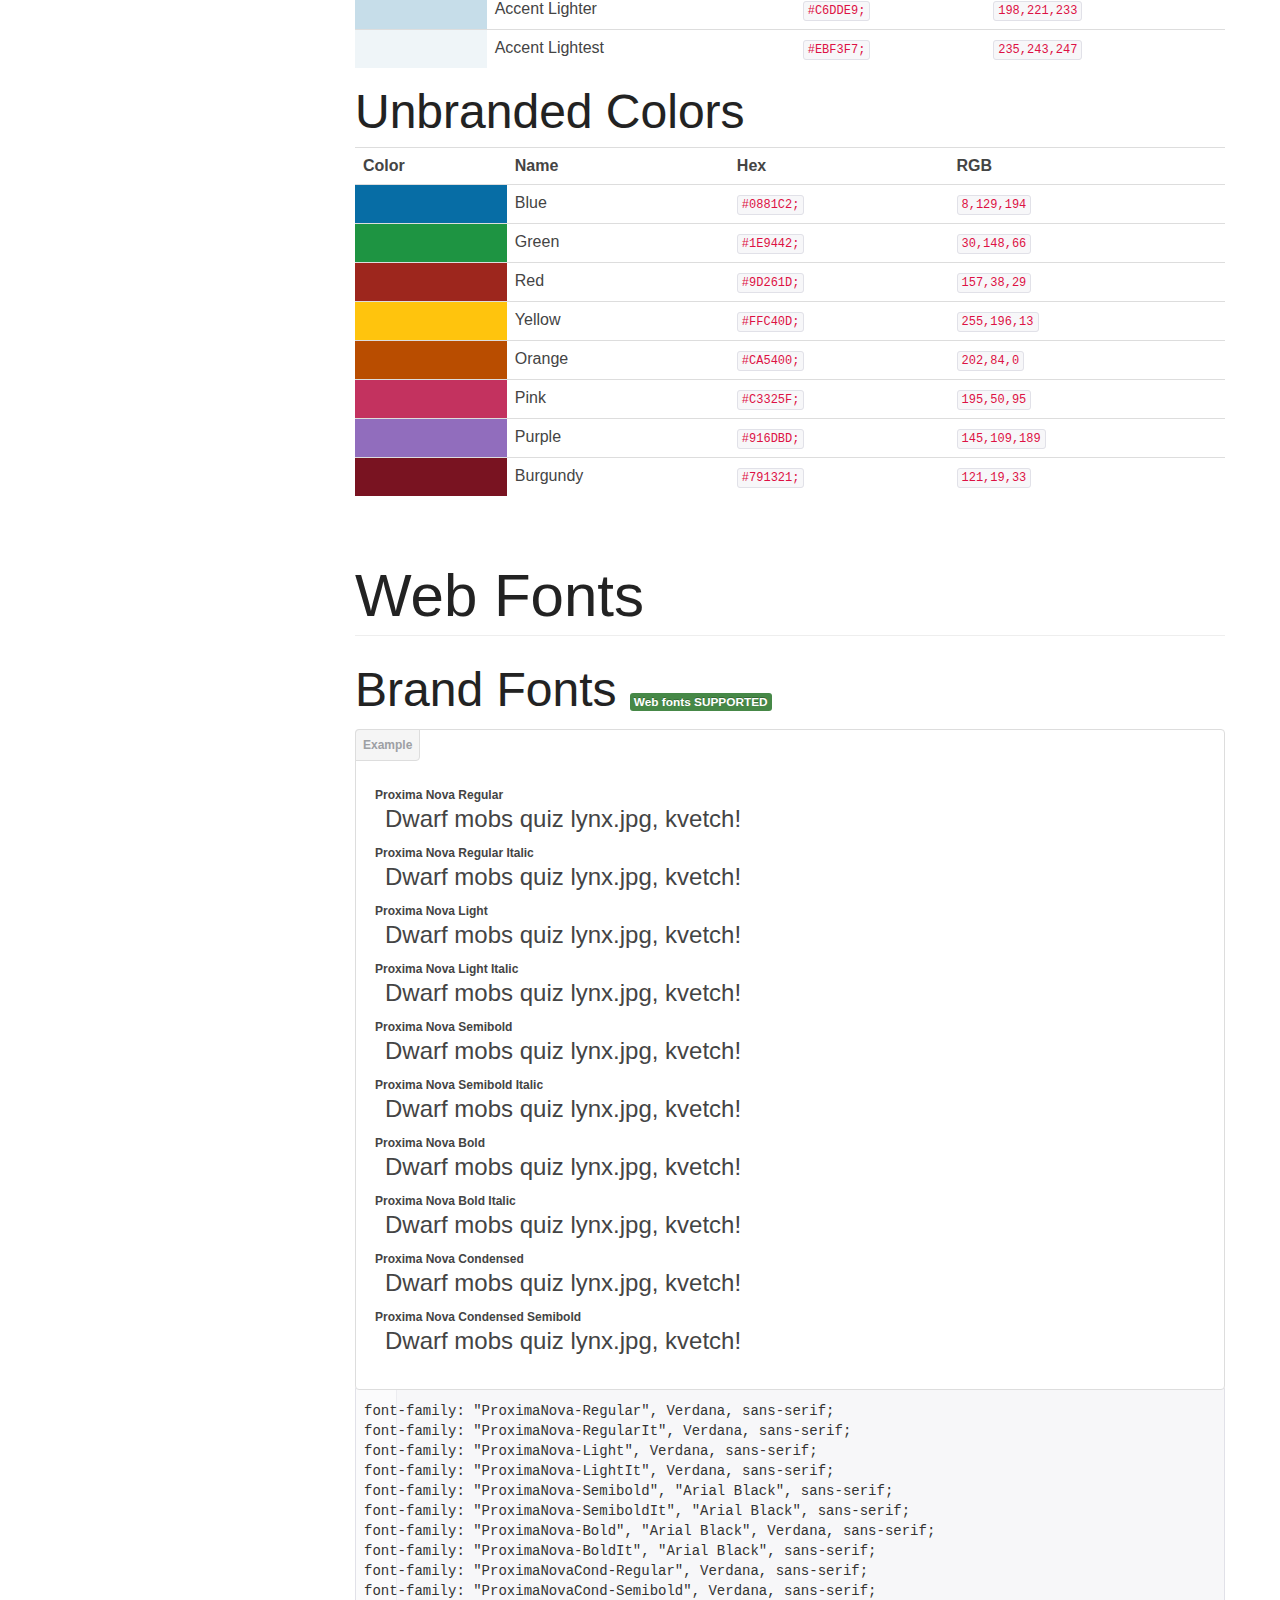
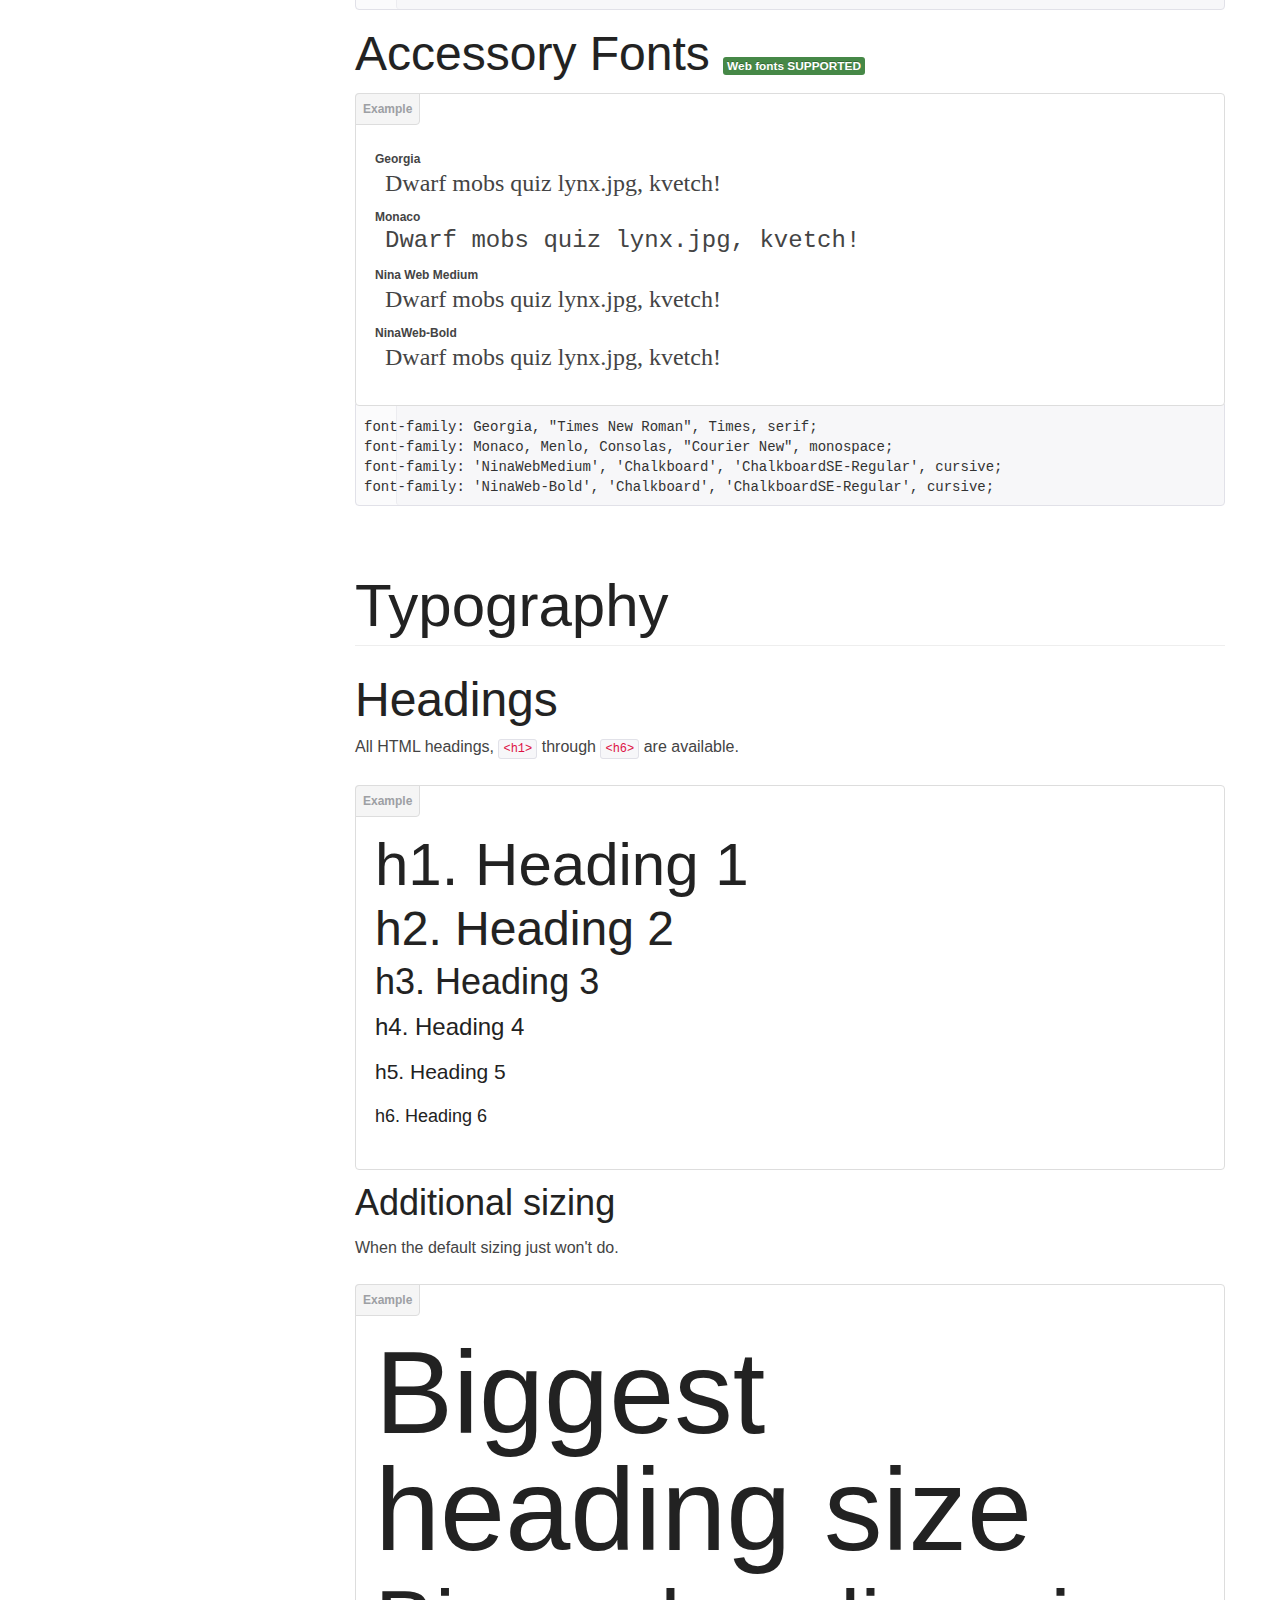
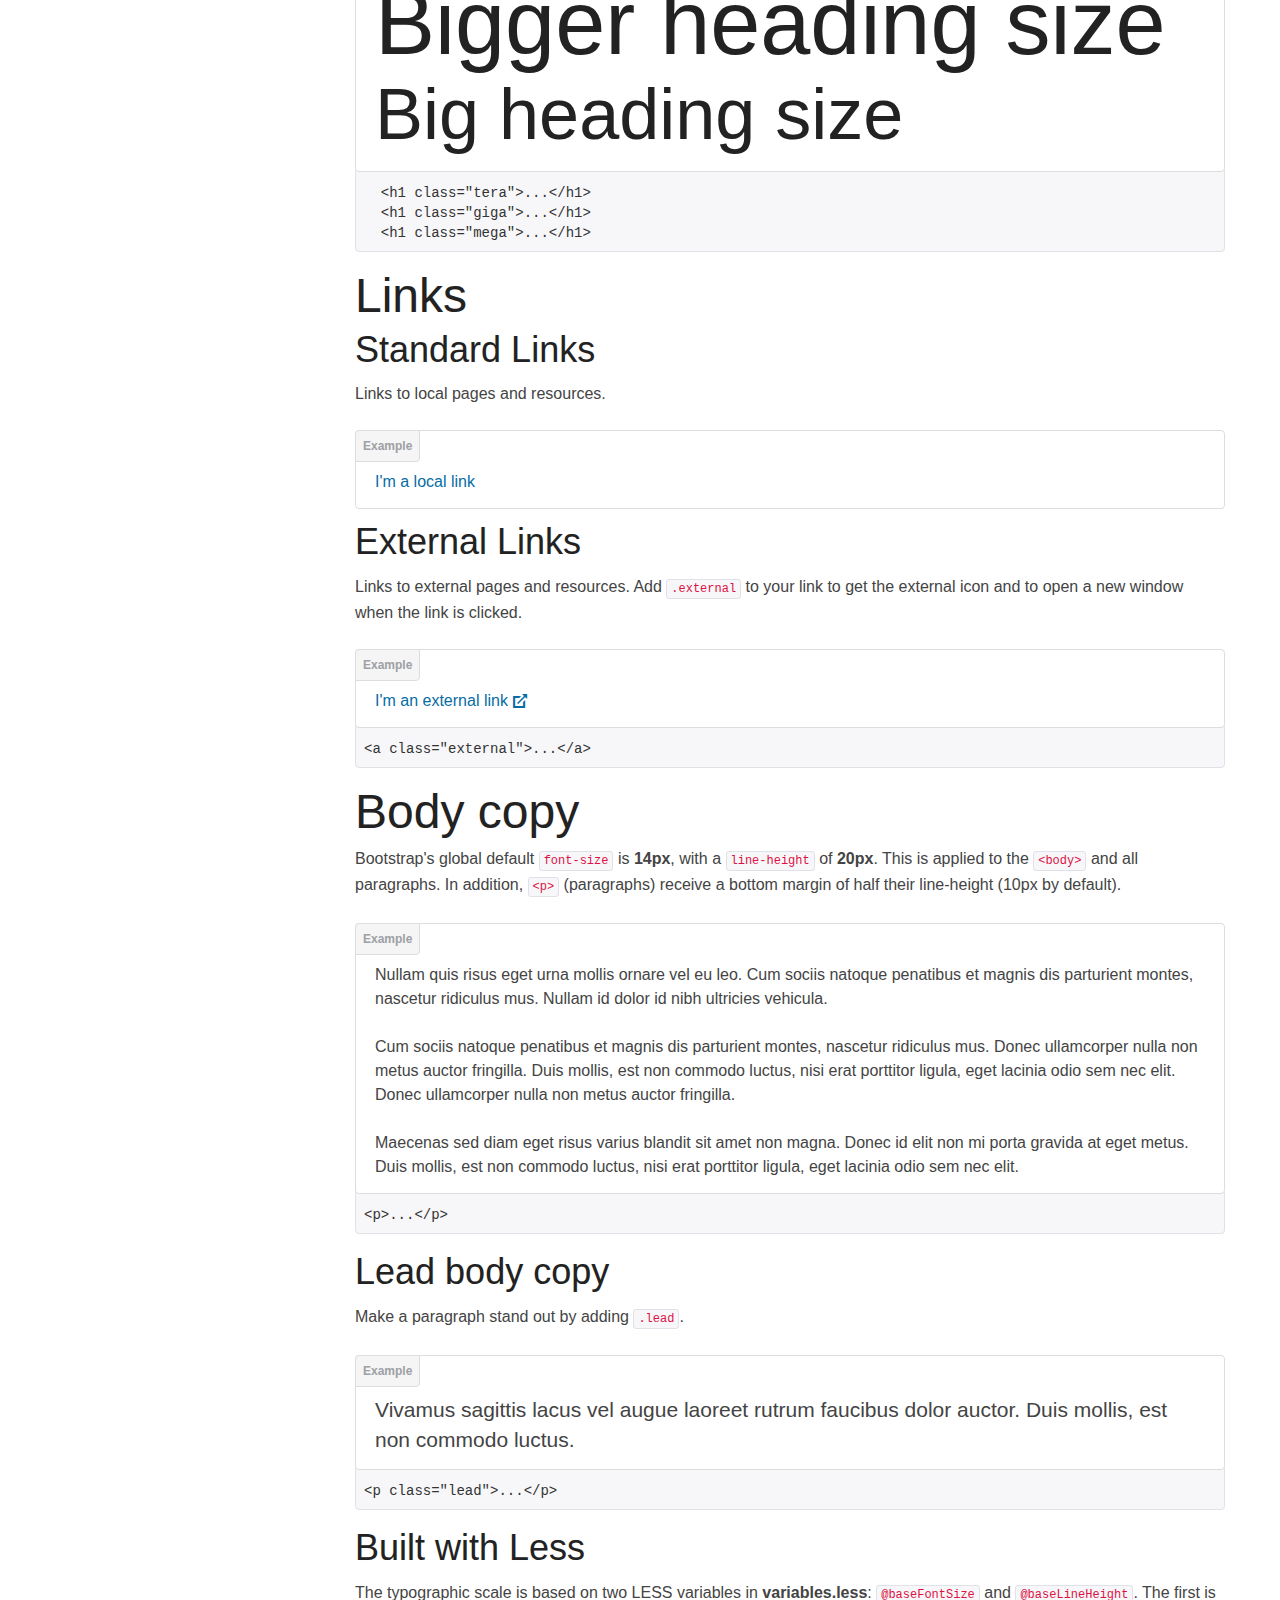
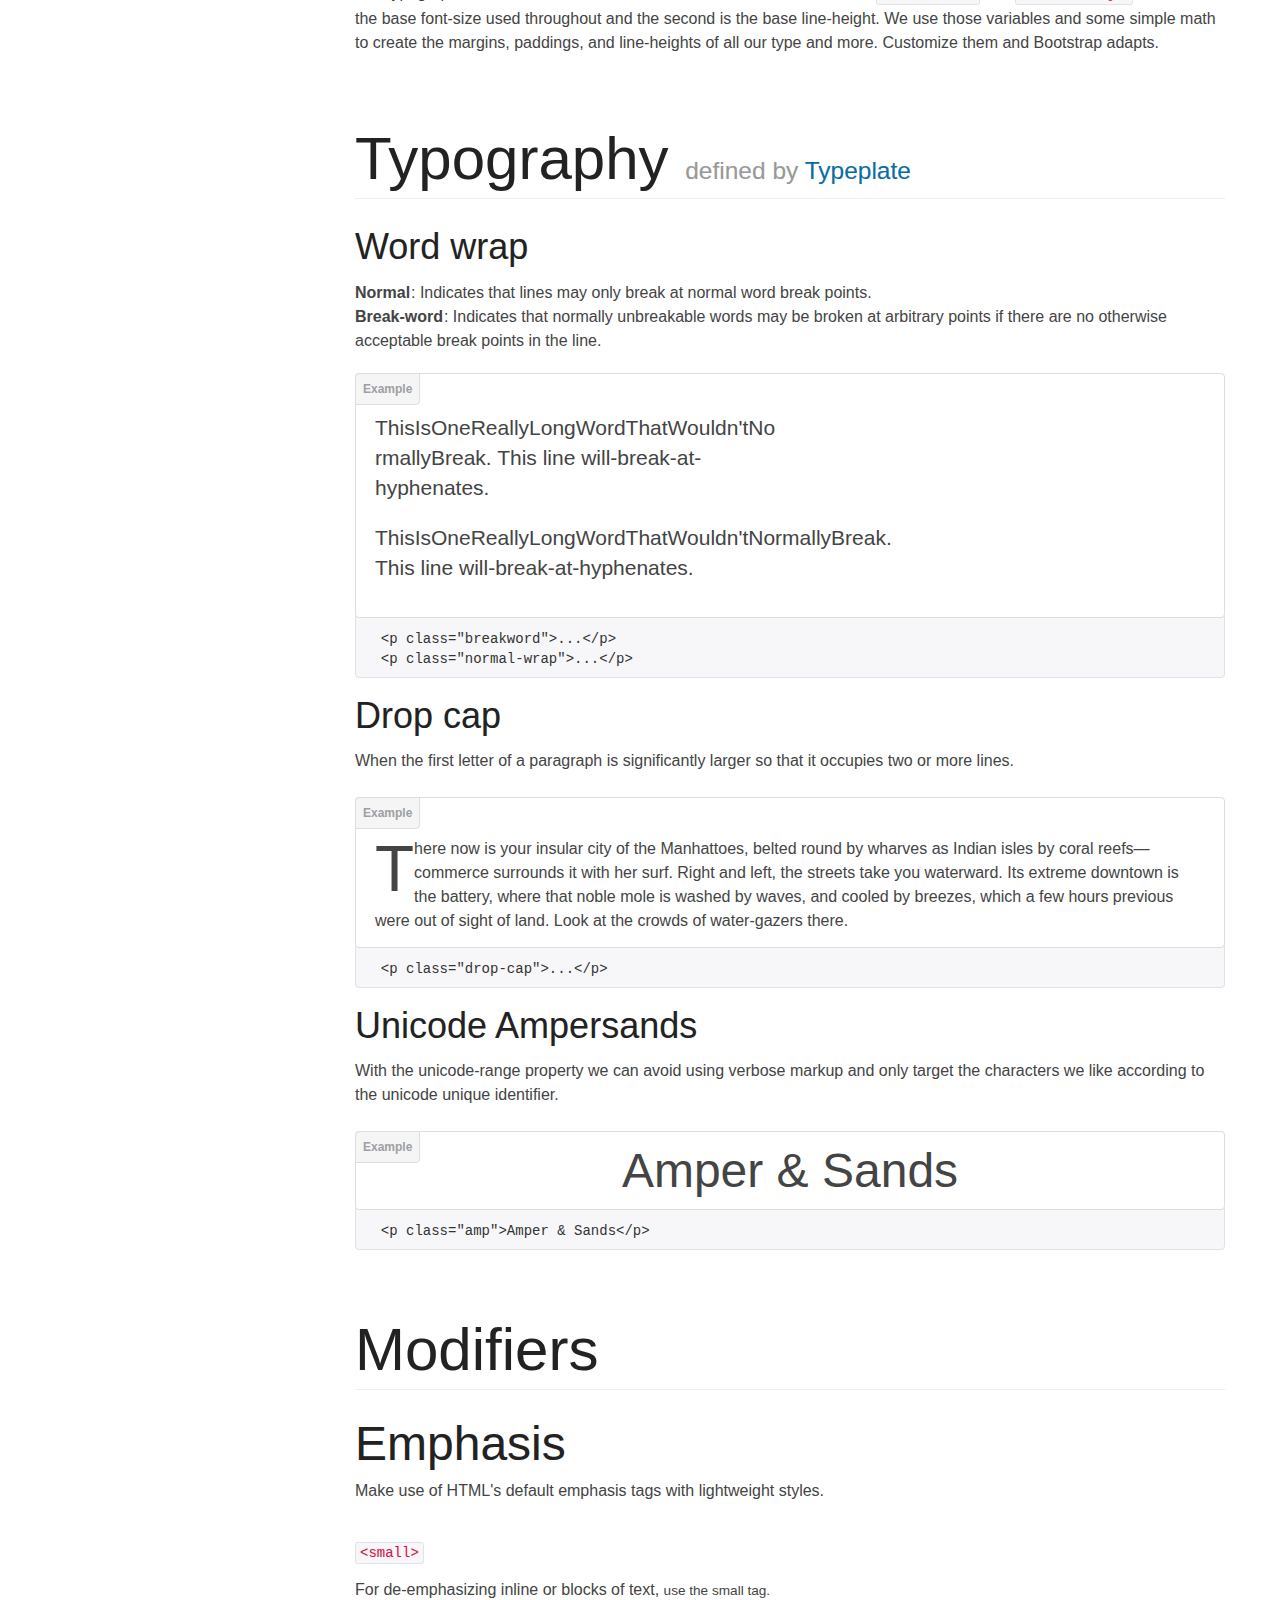
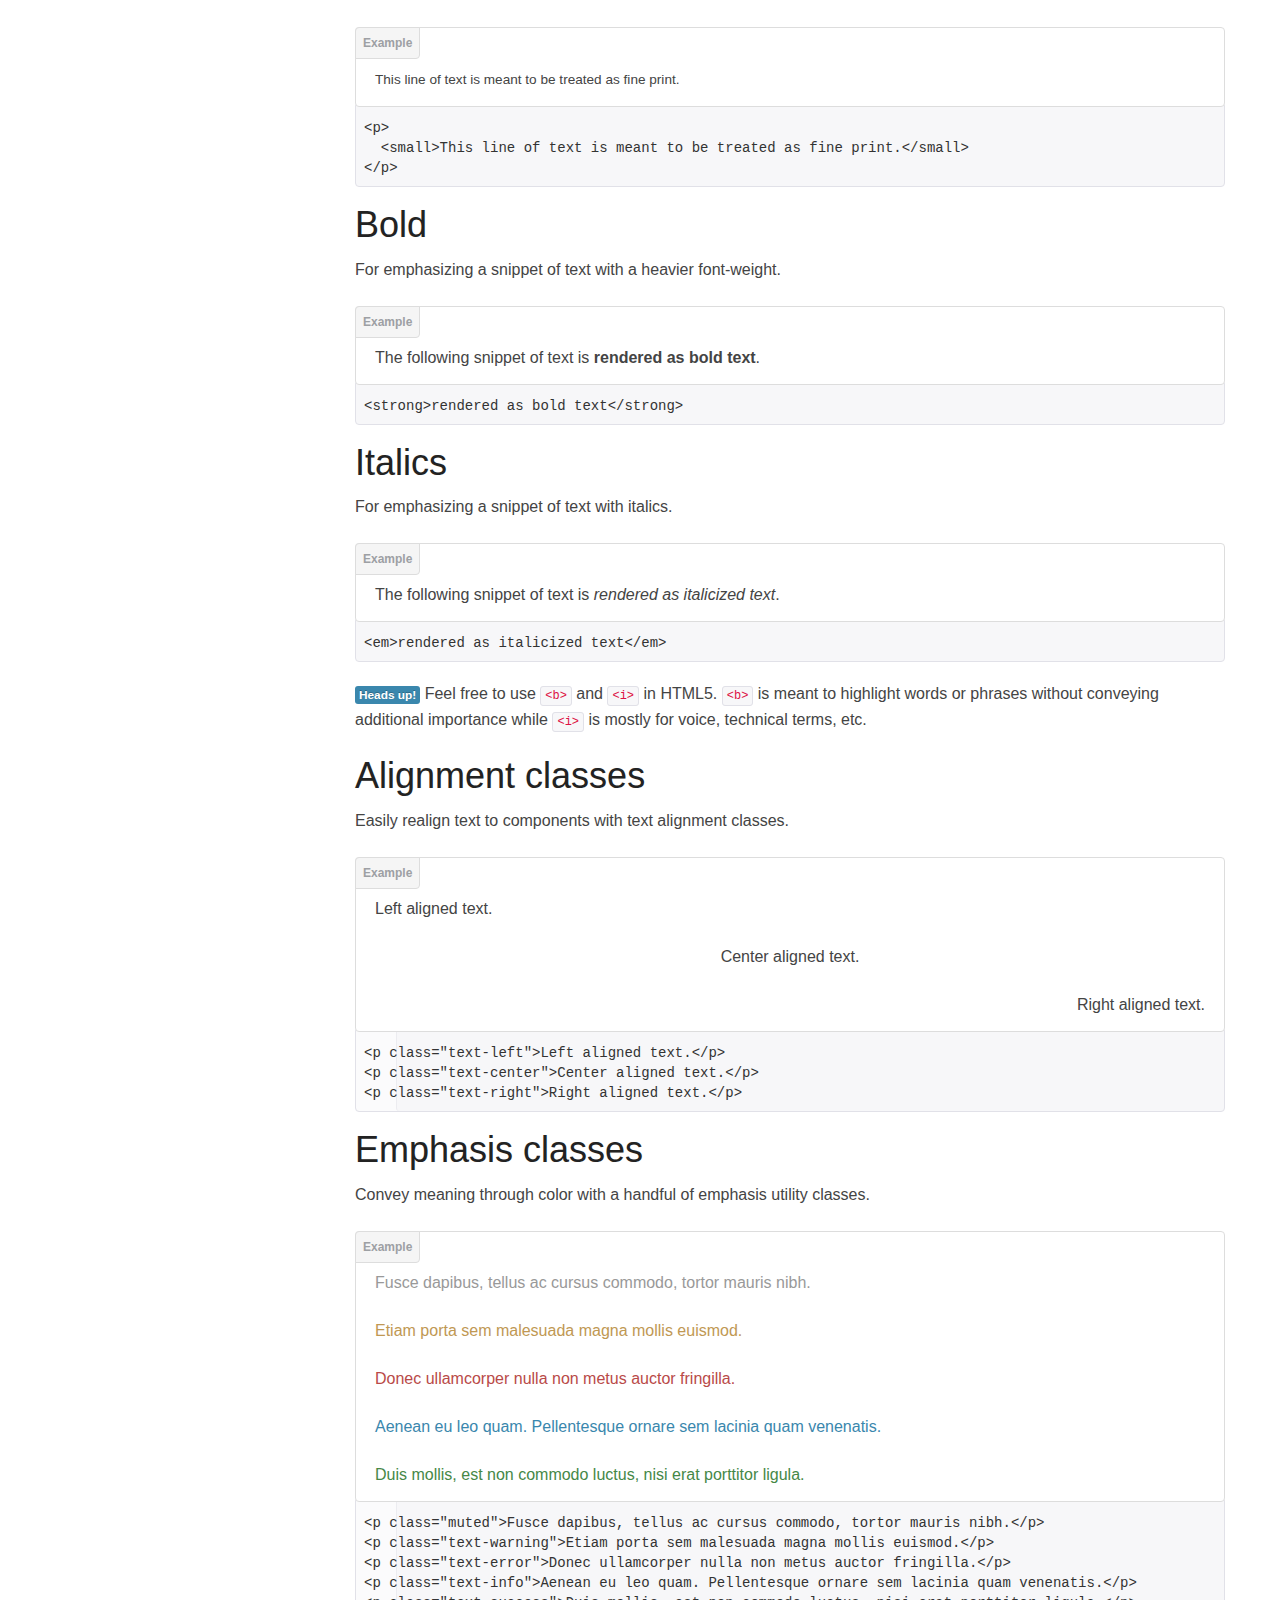
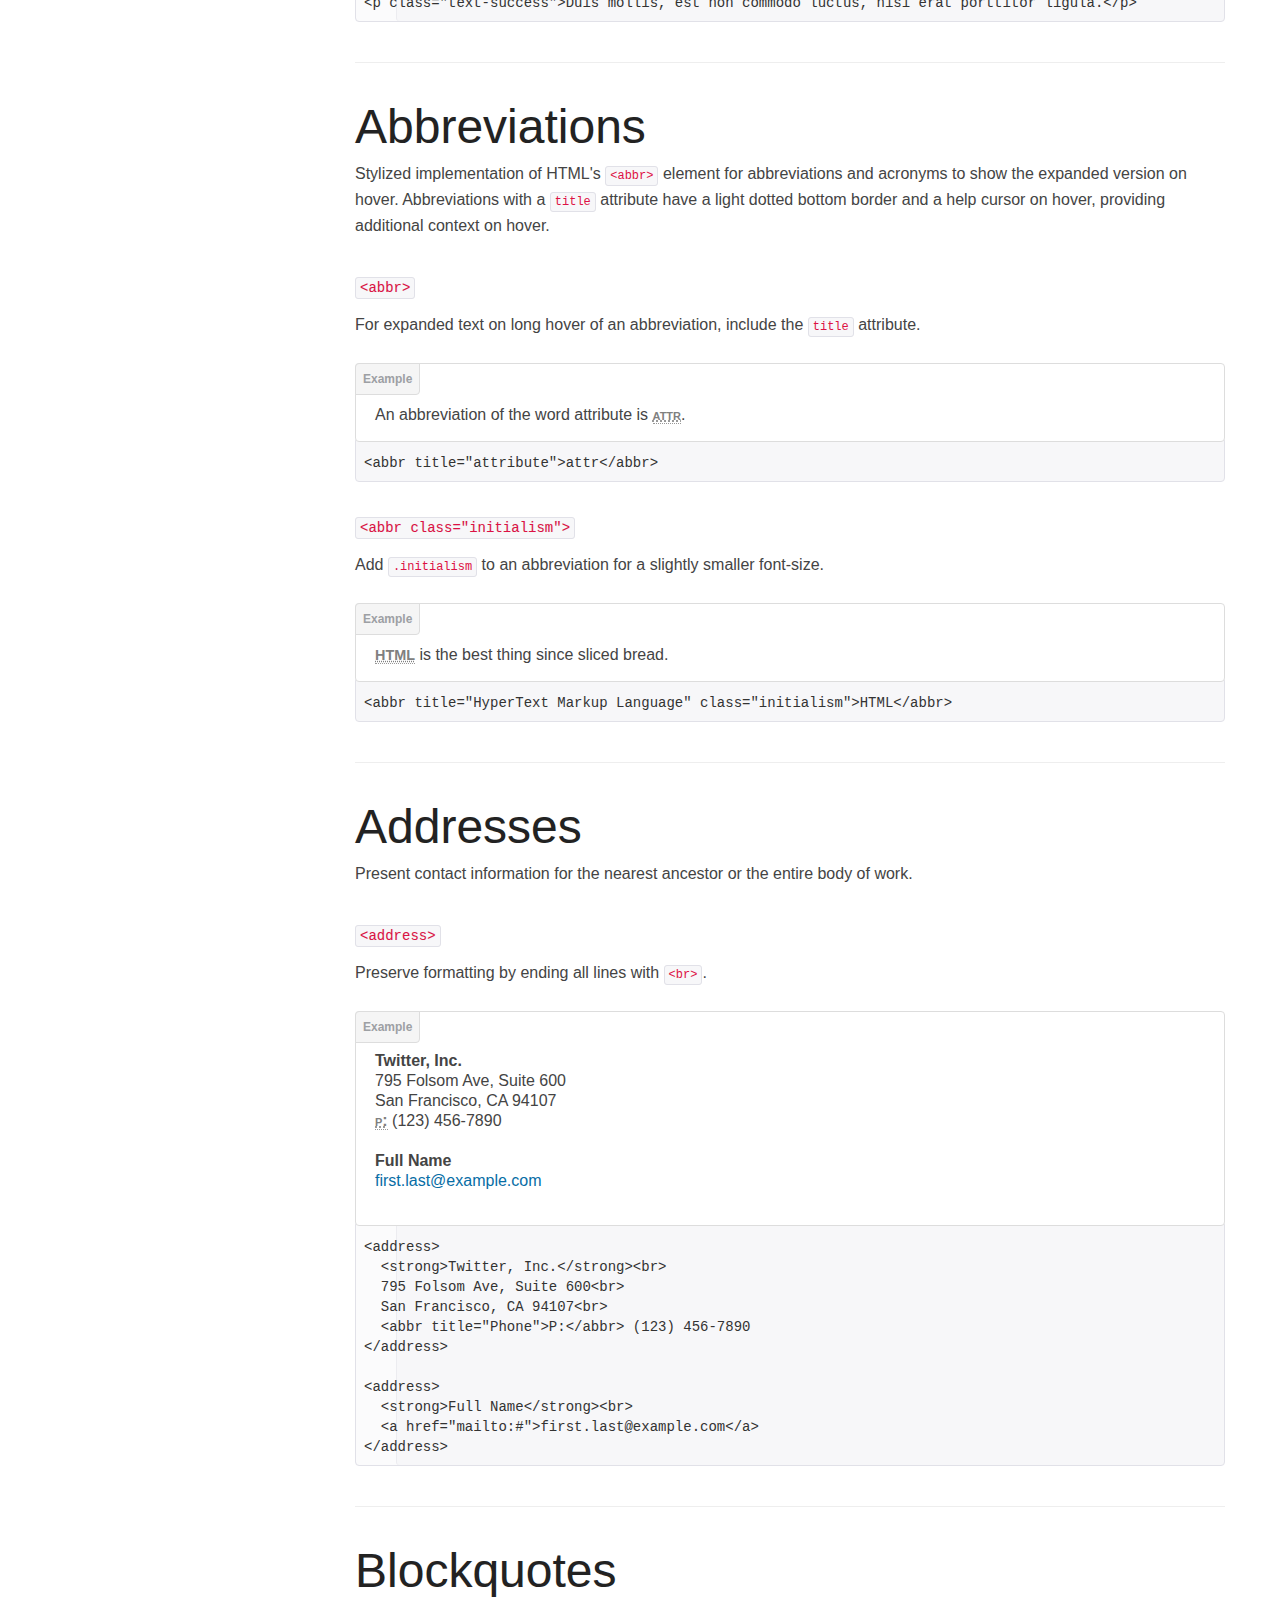
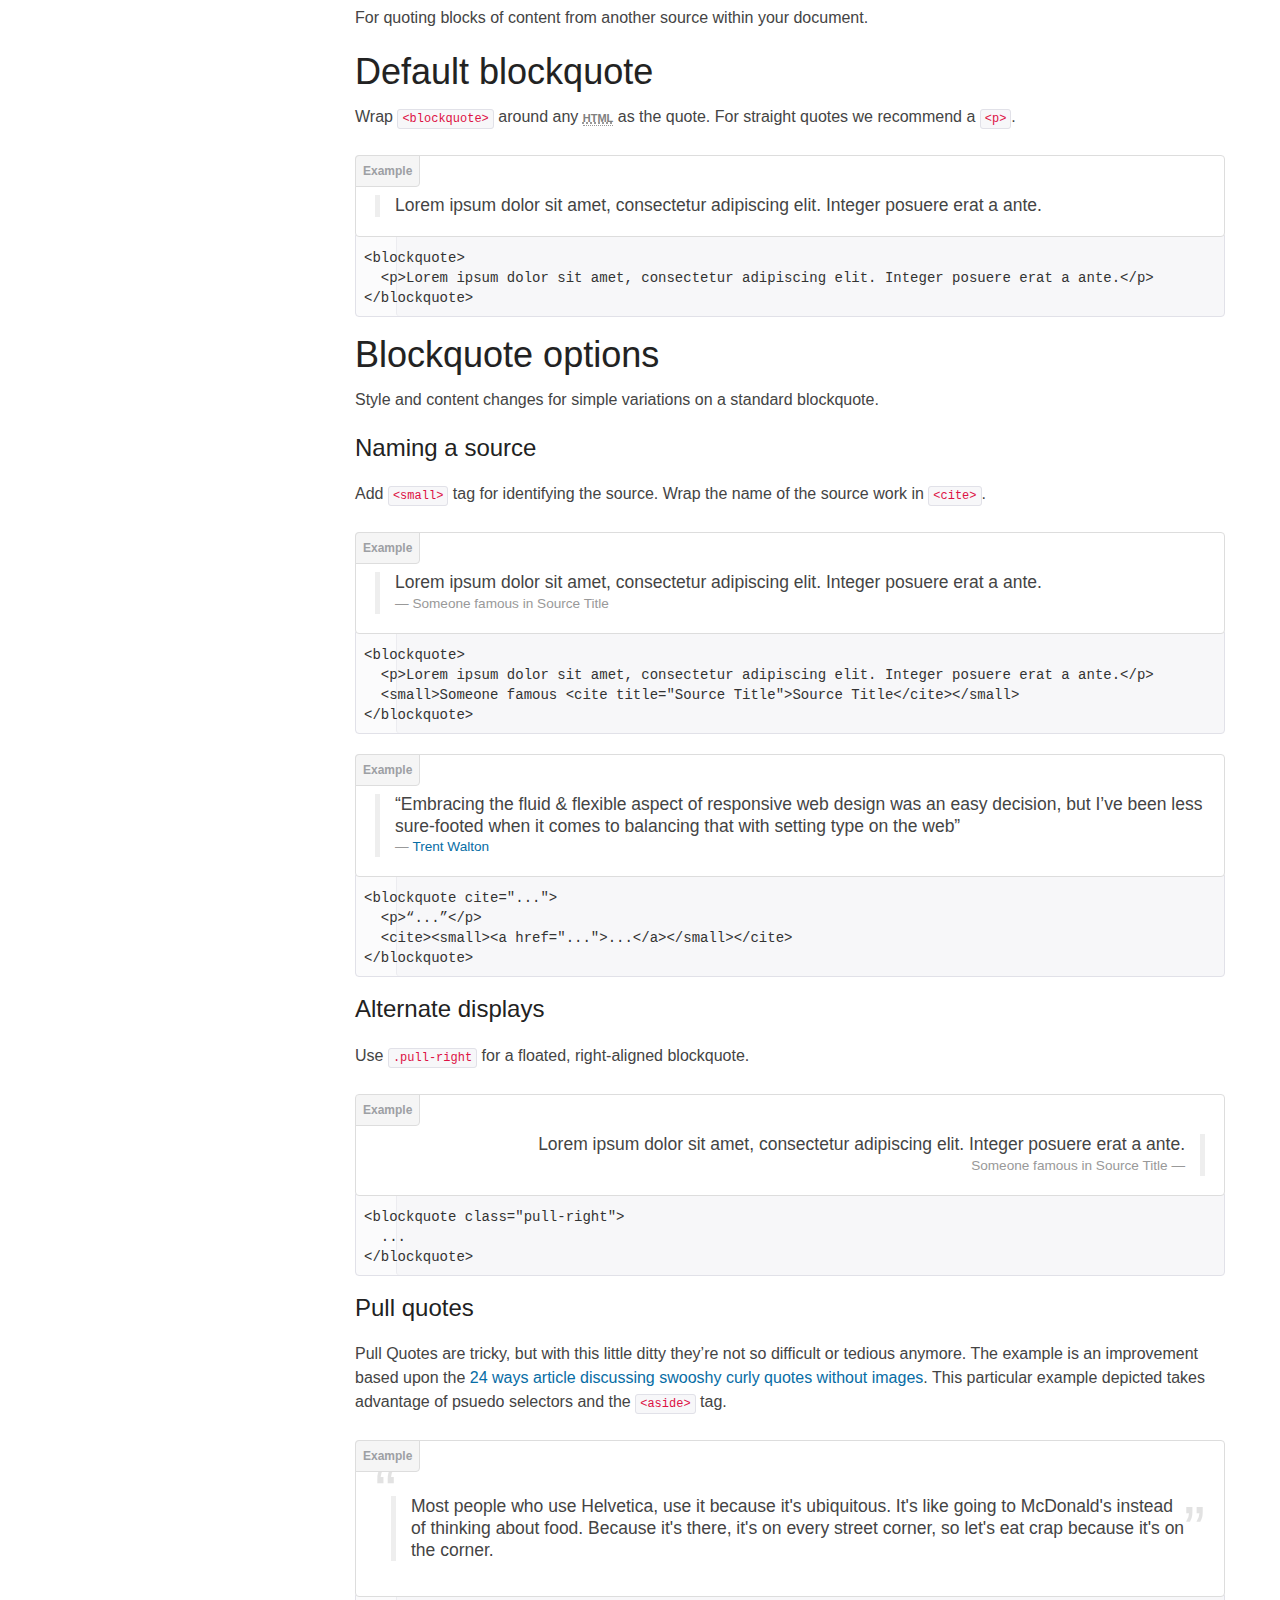
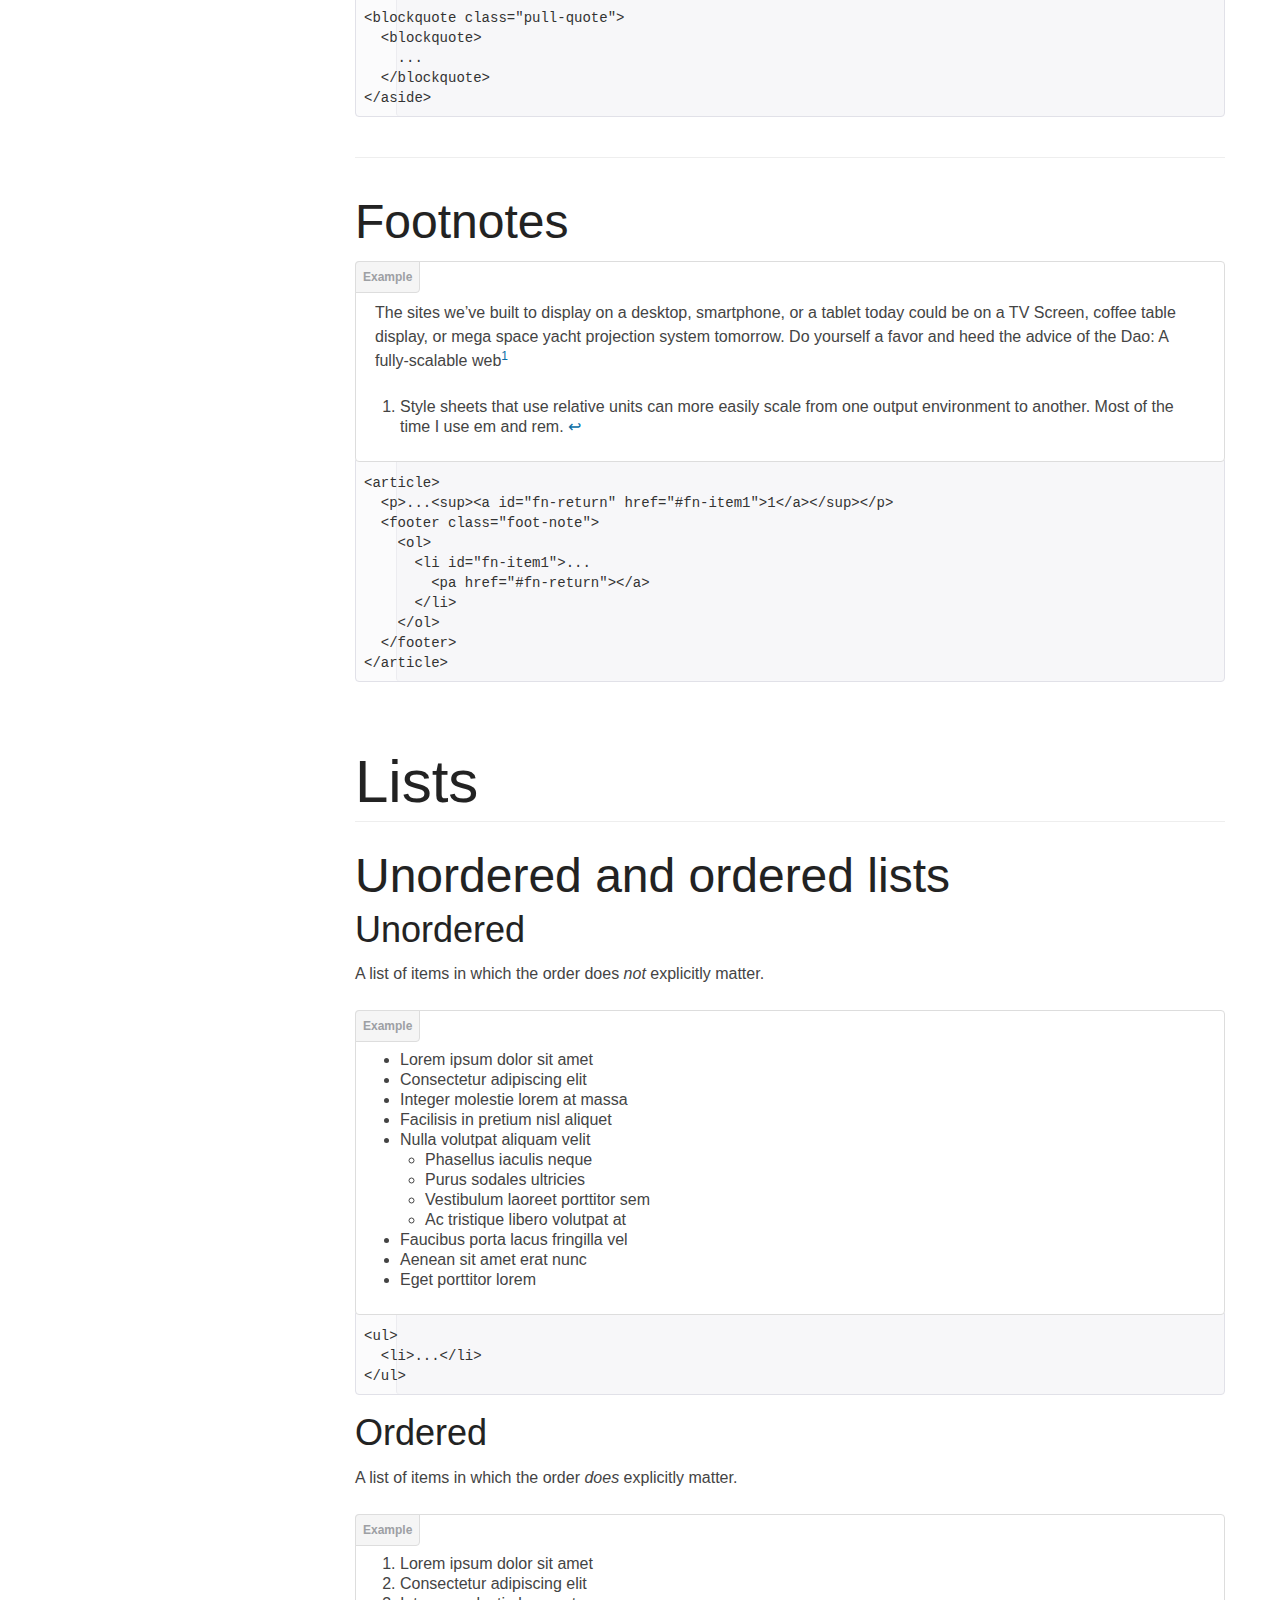
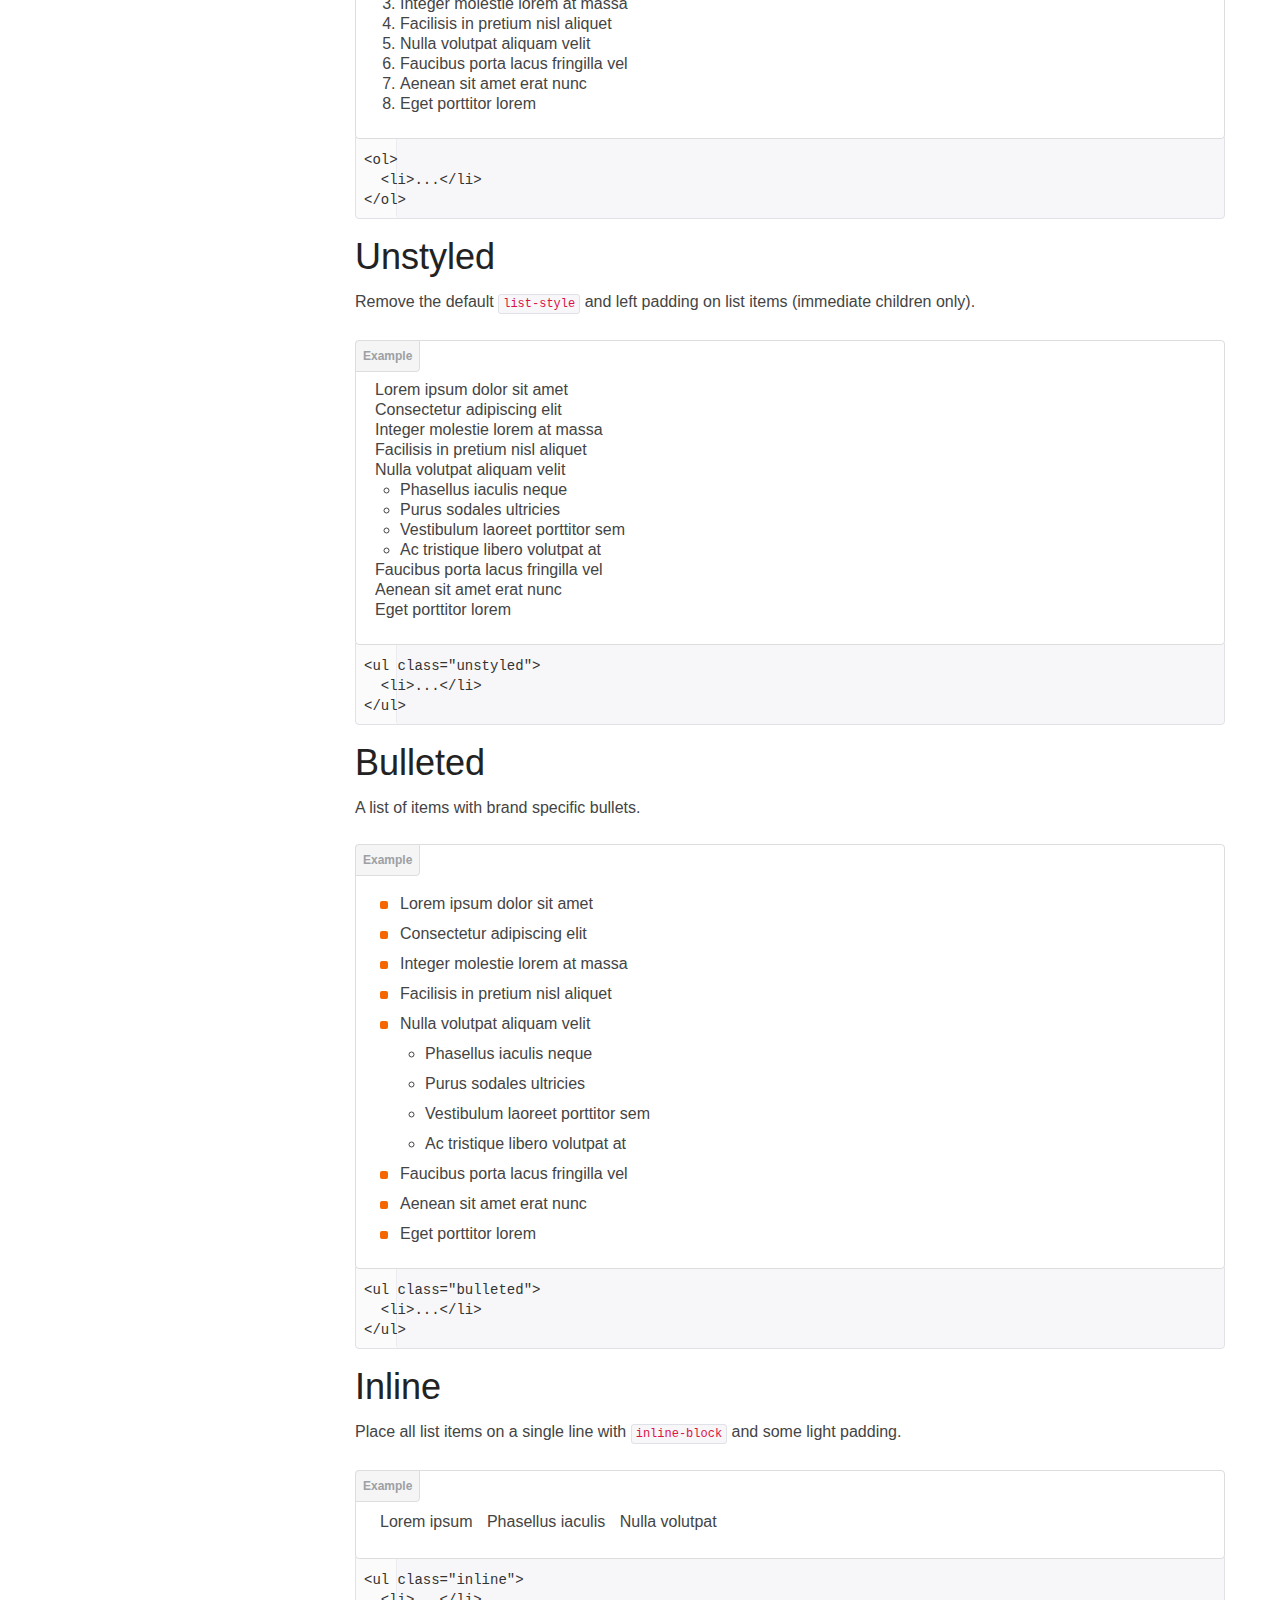
==== commit bc5f1724: "getting started, fixed icons by changing to glyphs" ====
--- a/base-css.html
+++ b/base-css.html
@@ -2420,7 +2420,7 @@
           <ul class="the-icons clearfix">
             <li><i class="icon-glass"></i> icon-glass</li>
             <li><i class="icon-music"></i> icon-music</li>
-            <li><i class="icon-search"></i> icon-search</li>
+            <li><i class="glyph-search"></i> icon-search</li>
             <li><i class="icon-envelope"></i> icon-envelope</li>
             <li><i class="icon-heart"></i> icon-heart</li>
             <li><i class="icon-star"></i> icon-star</li>
@@ -2700,7 +2700,7 @@
           <h2>How to use</h2>
           <p>All icons require an <code>&lt;i&gt;</code> tag with a unique class, prefixed with <code>icon-</code>. To use, place the following code just about anywhere:</p>
 <pre class="prettyprint linenums">
-&lt;i class="icon-search"&gt;&lt;/i&gt;
+&lt;i class="glyph-search"&gt;&lt;/i&gt;
 </pre>
           <p>There are also styles available for inverted (white) icons, made ready with one extra class. We will specifically enforce this class on hover and active states for nav and dropdown links.</p>
 <pre class="prettyprint linenums">
--- a/assets/css/main.css
+++ b/assets/css/main.css
@@ -159,7 +159,6 @@
   margin-bottom: 0.495rem;
   text-rendering: optimizeLegibility;
   line-height: 1;
-  margin-top: 0;
 }
 h2 {
   font-size: 48px;
@@ -167,7 +166,6 @@
   margin-bottom: 0.61875rem;
   text-rendering: optimizeLegibility;
   line-height: 1;
-  margin-top: 0;
 }
 h3 {
   font-size: 36px;
@@ -175,7 +173,6 @@
   margin-bottom: 0.825rem;
   text-rendering: optimizeLegibility;
   line-height: 1;
-  margin-top: 0;
 }
 h4 {
   font-size: 24px;
@@ -183,7 +180,6 @@
   margin-bottom: 1.2375rem;
   text-rendering: optimizeLegibility;
   line-height: 1;
-  margin-top: 0;
 }
 h5 {
   font-size: 21px;
@@ -191,7 +187,6 @@
   margin-bottom: 1.4142857142857141rem;
   text-rendering: optimizeLegibility;
   line-height: 1;
-  margin-top: 0;
 }
 h6 {
   font-size: 18px;
@@ -199,9 +194,8 @@
   margin-bottom: 1.65rem;
   text-rendering: optimizeLegibility;
   line-height: 1;
-  margin-top: 0;
-}
-.story p {
+}
+p {
   margin: 0 0 1.5em;
 }
 .story p + p {
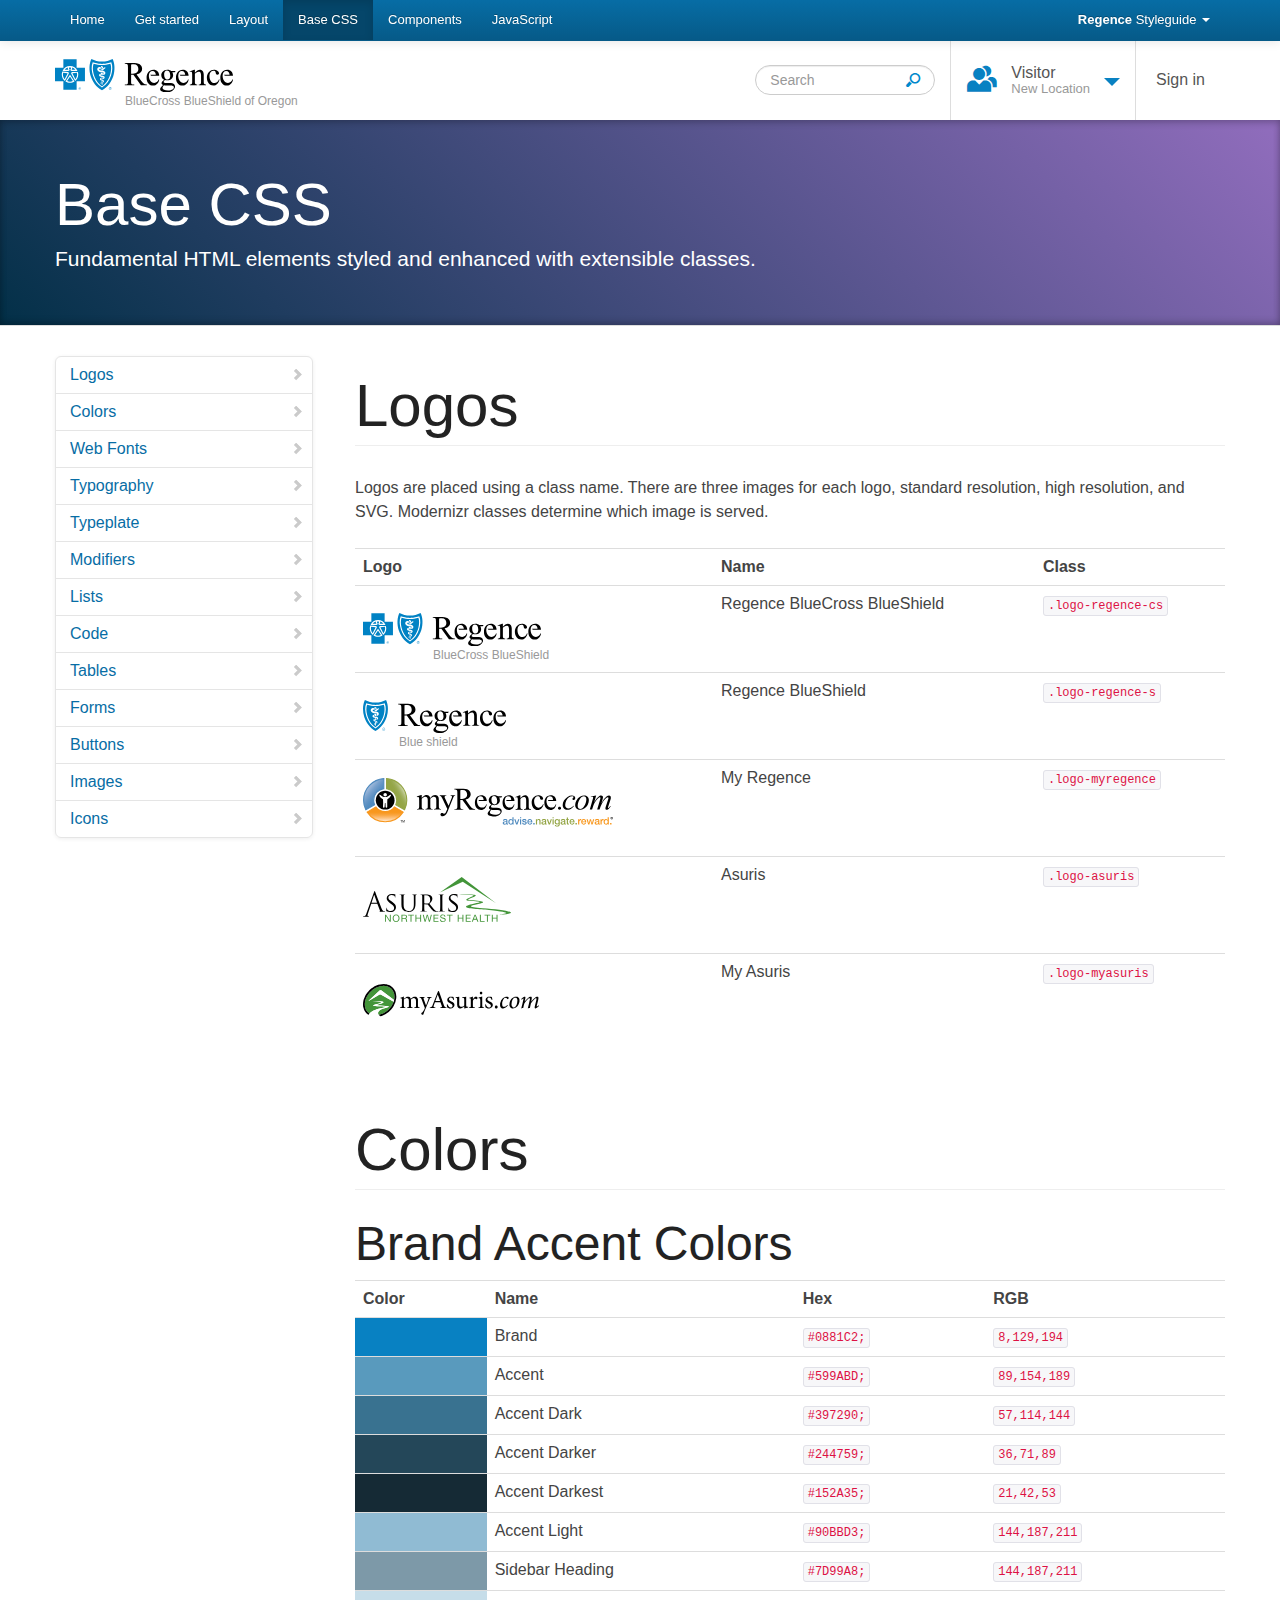
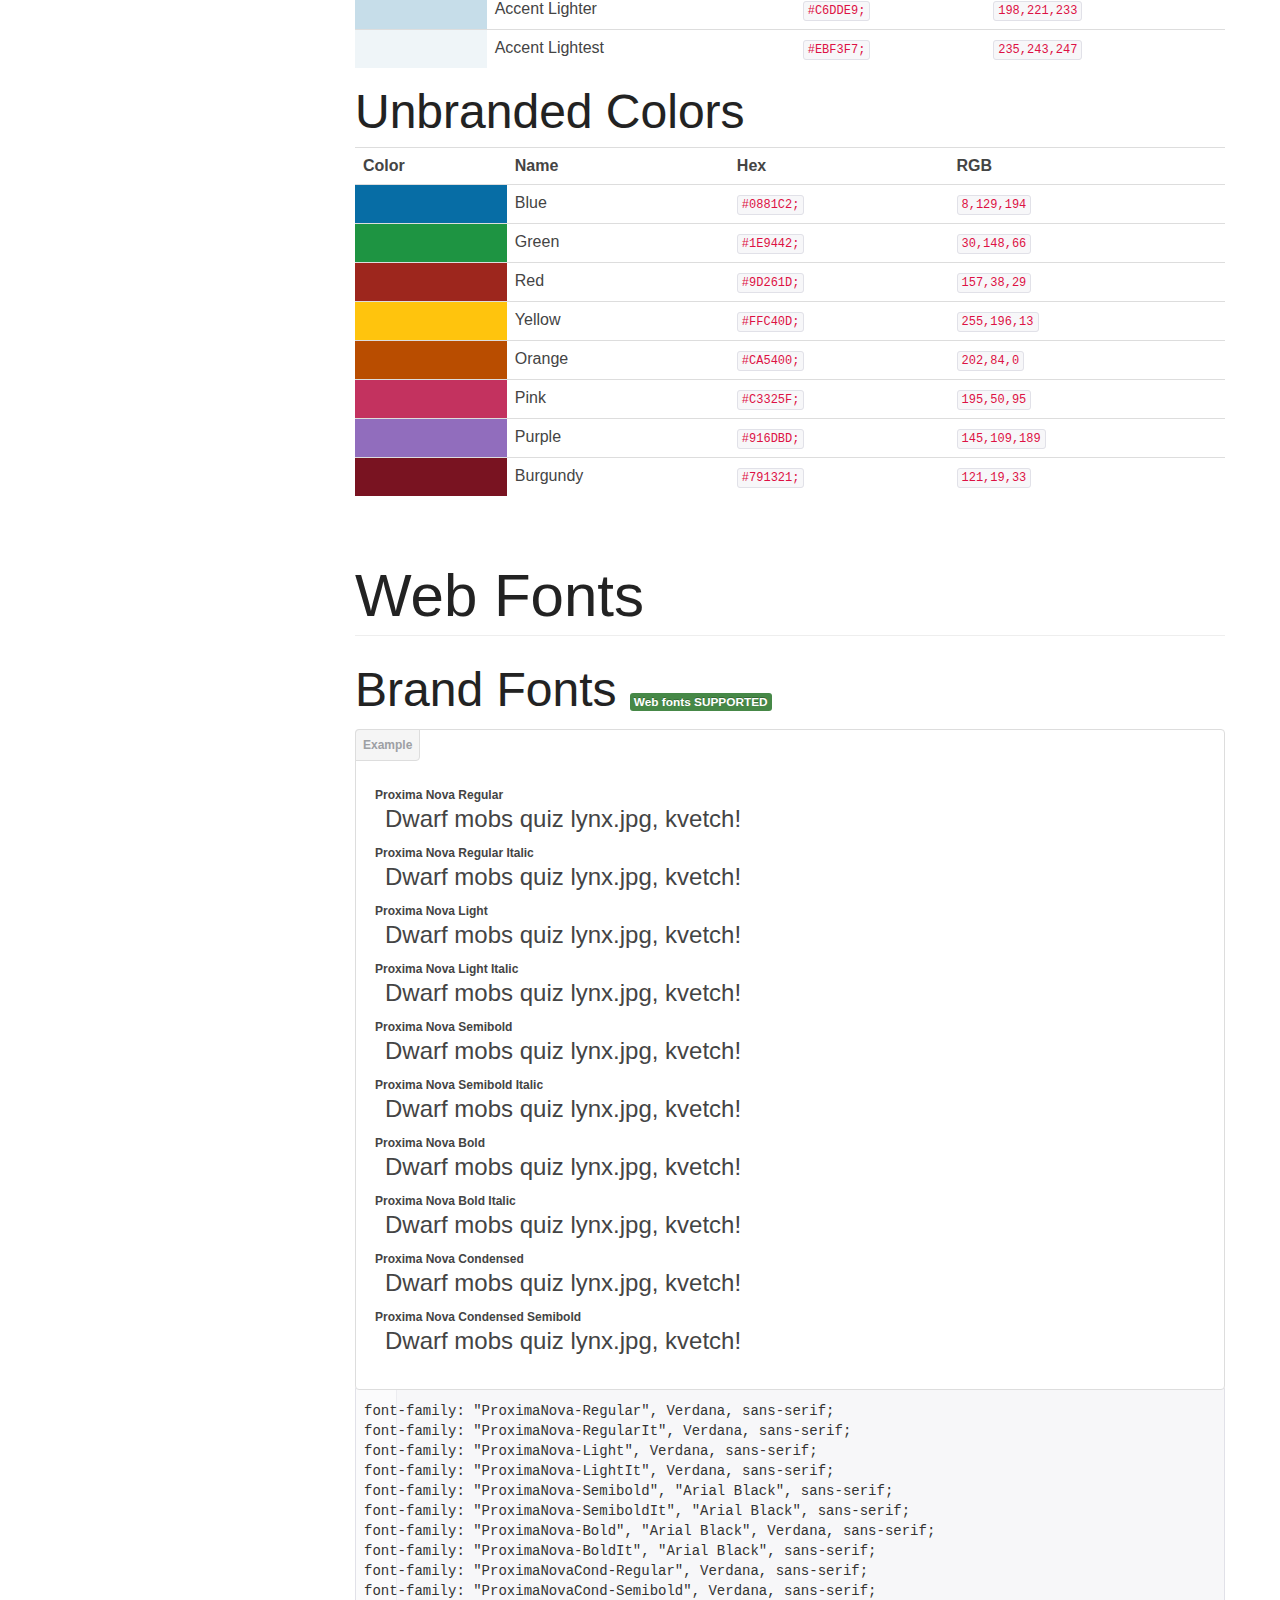
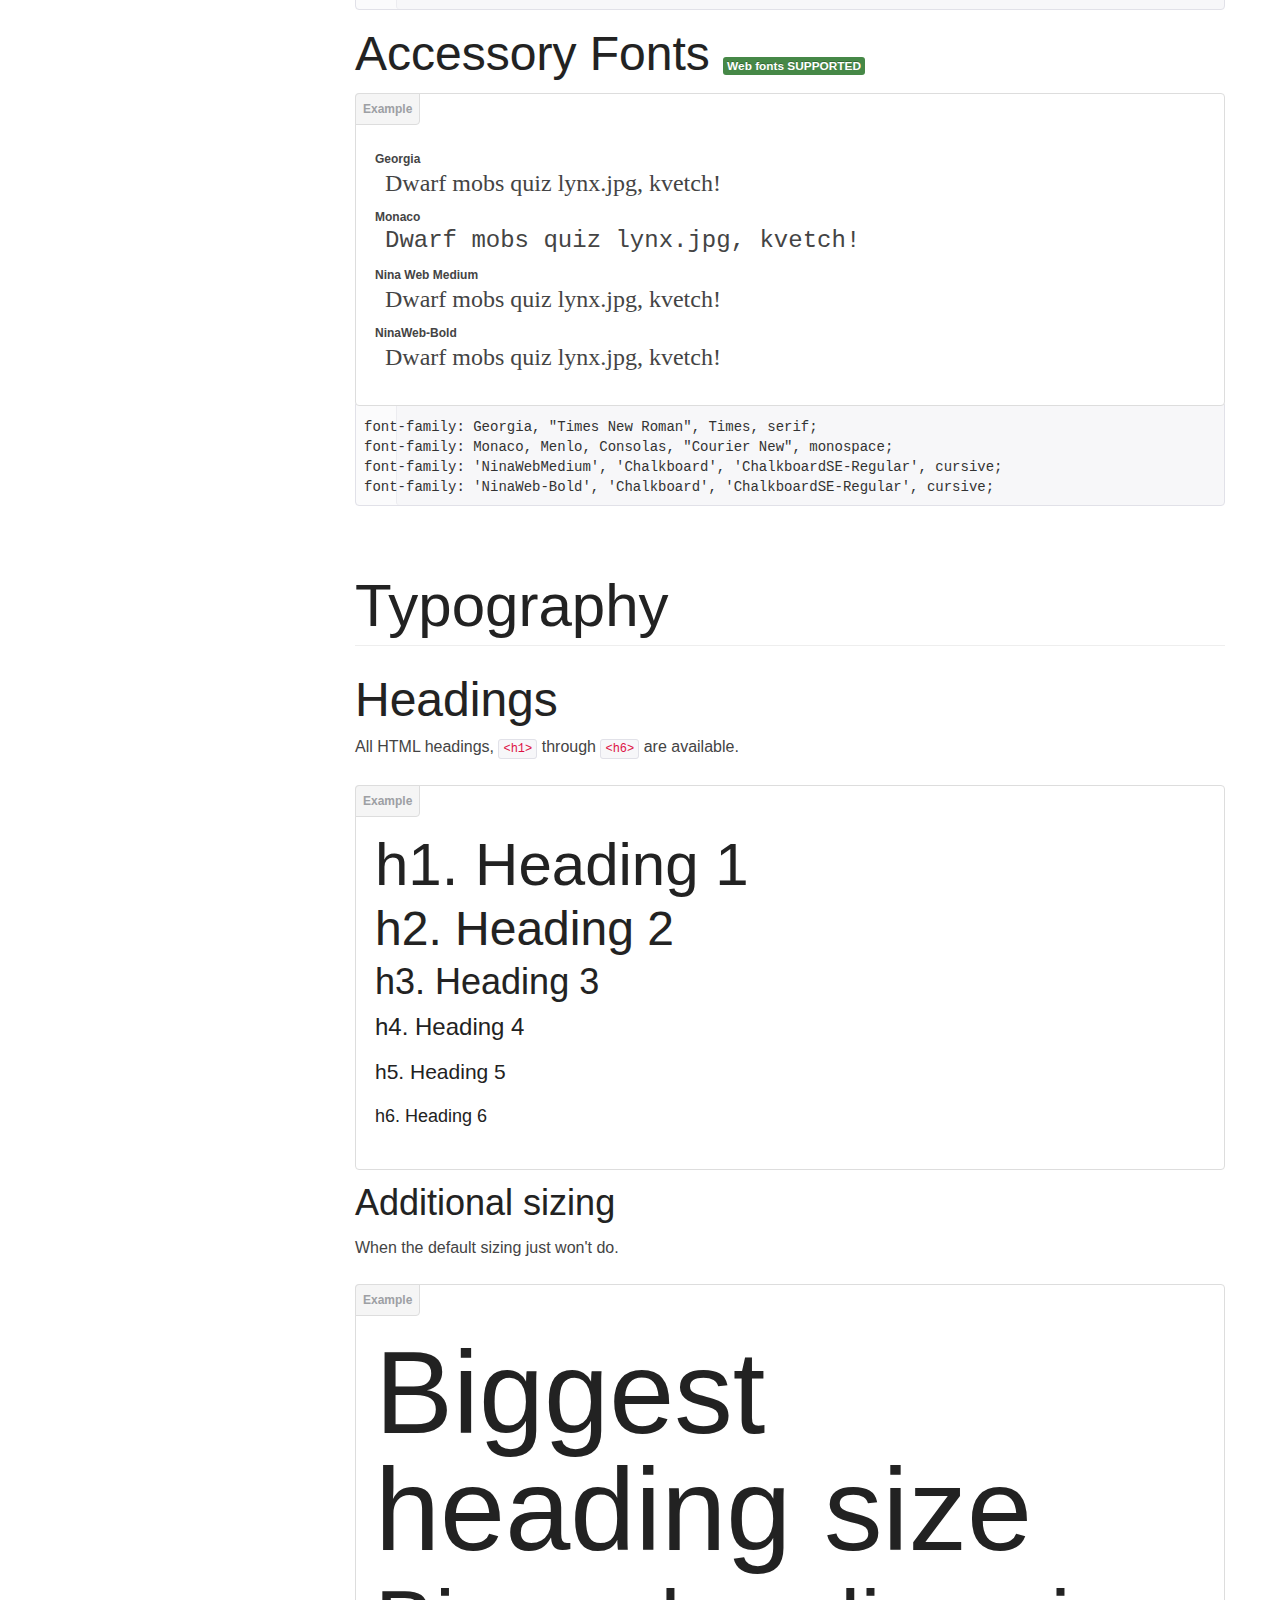
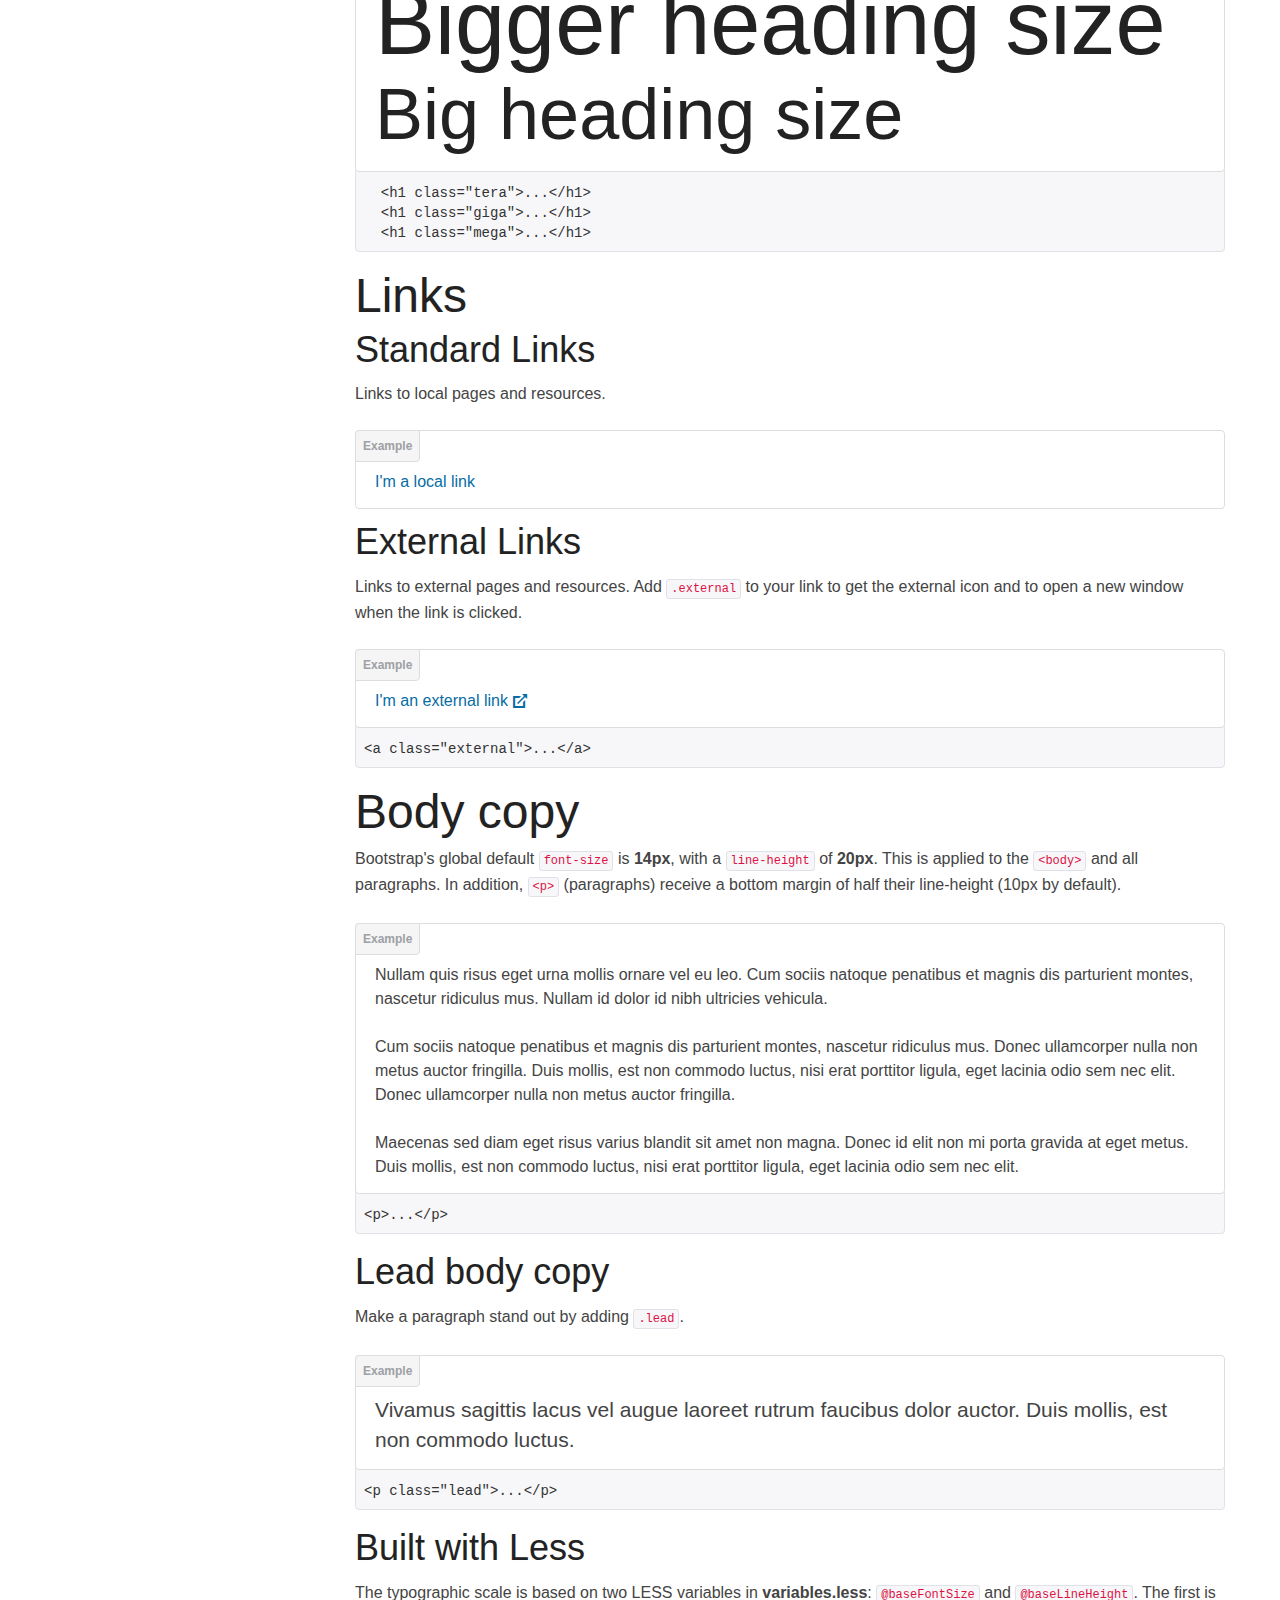
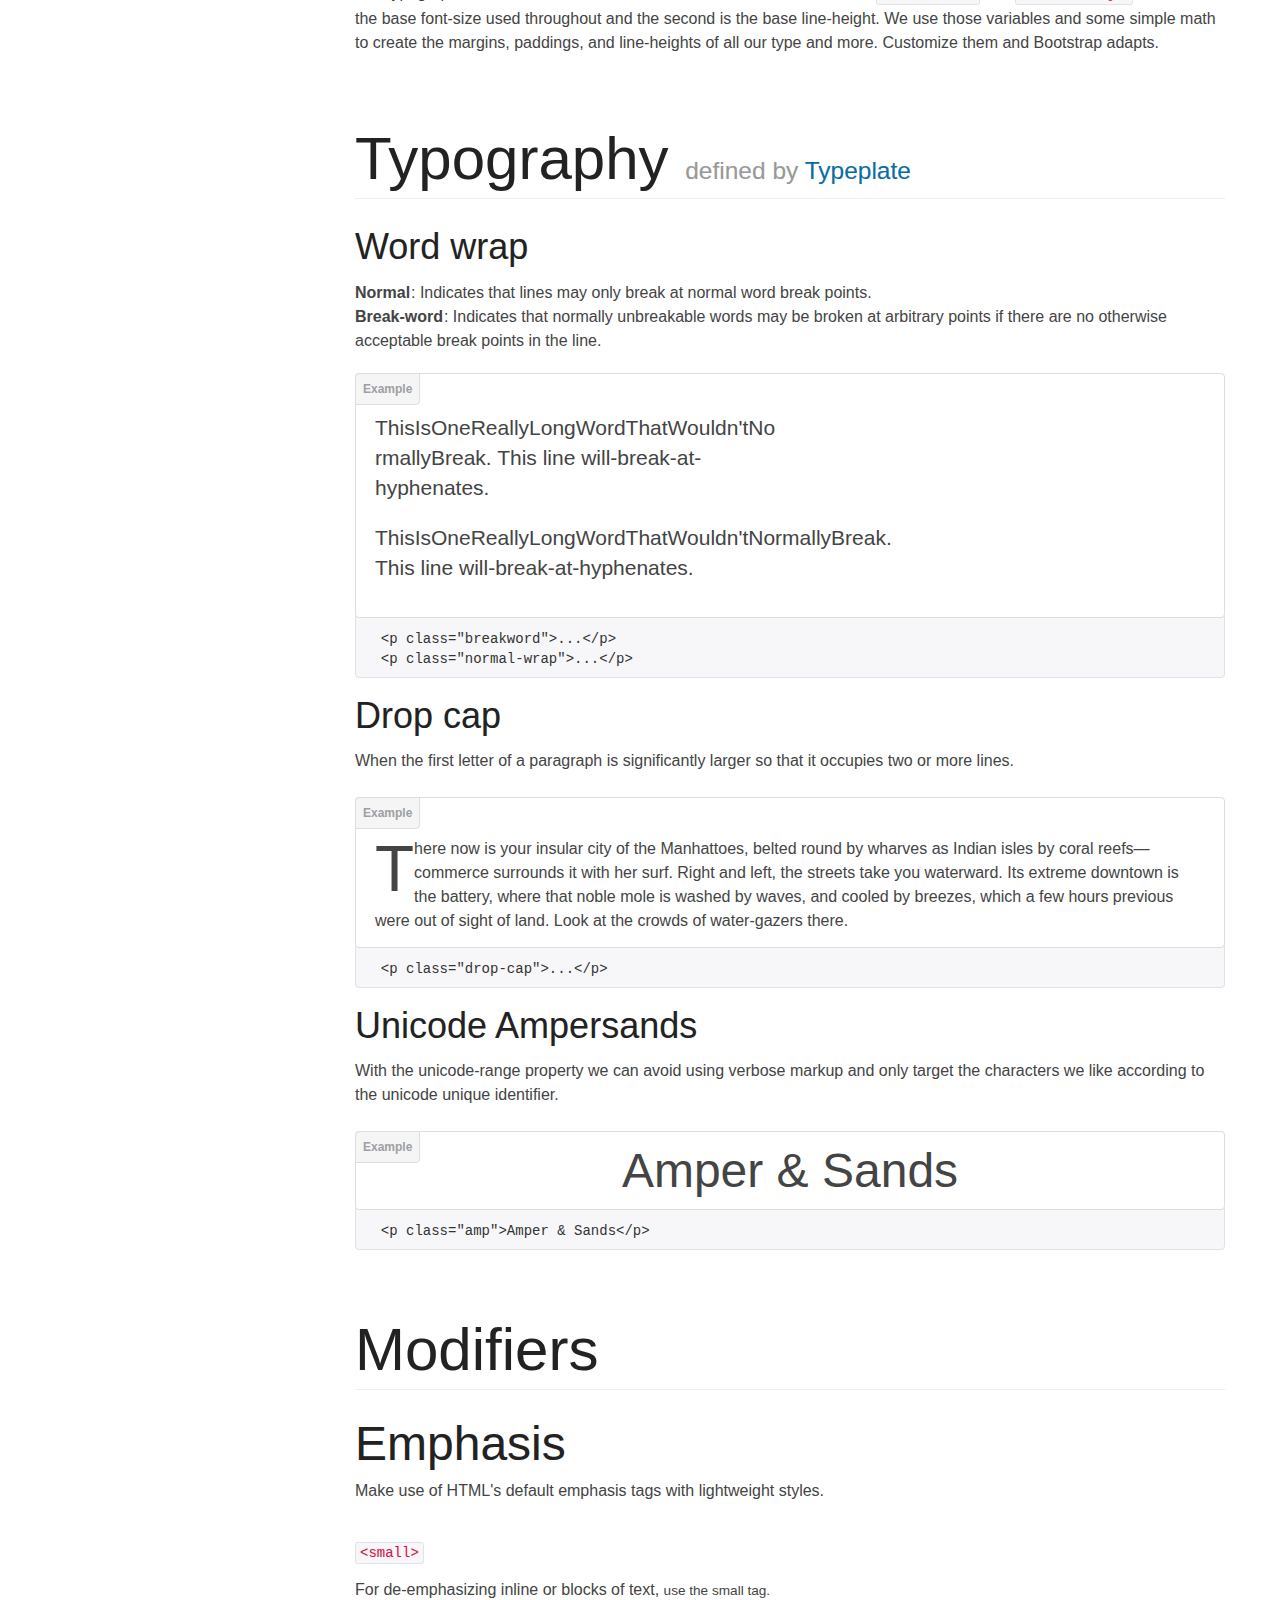
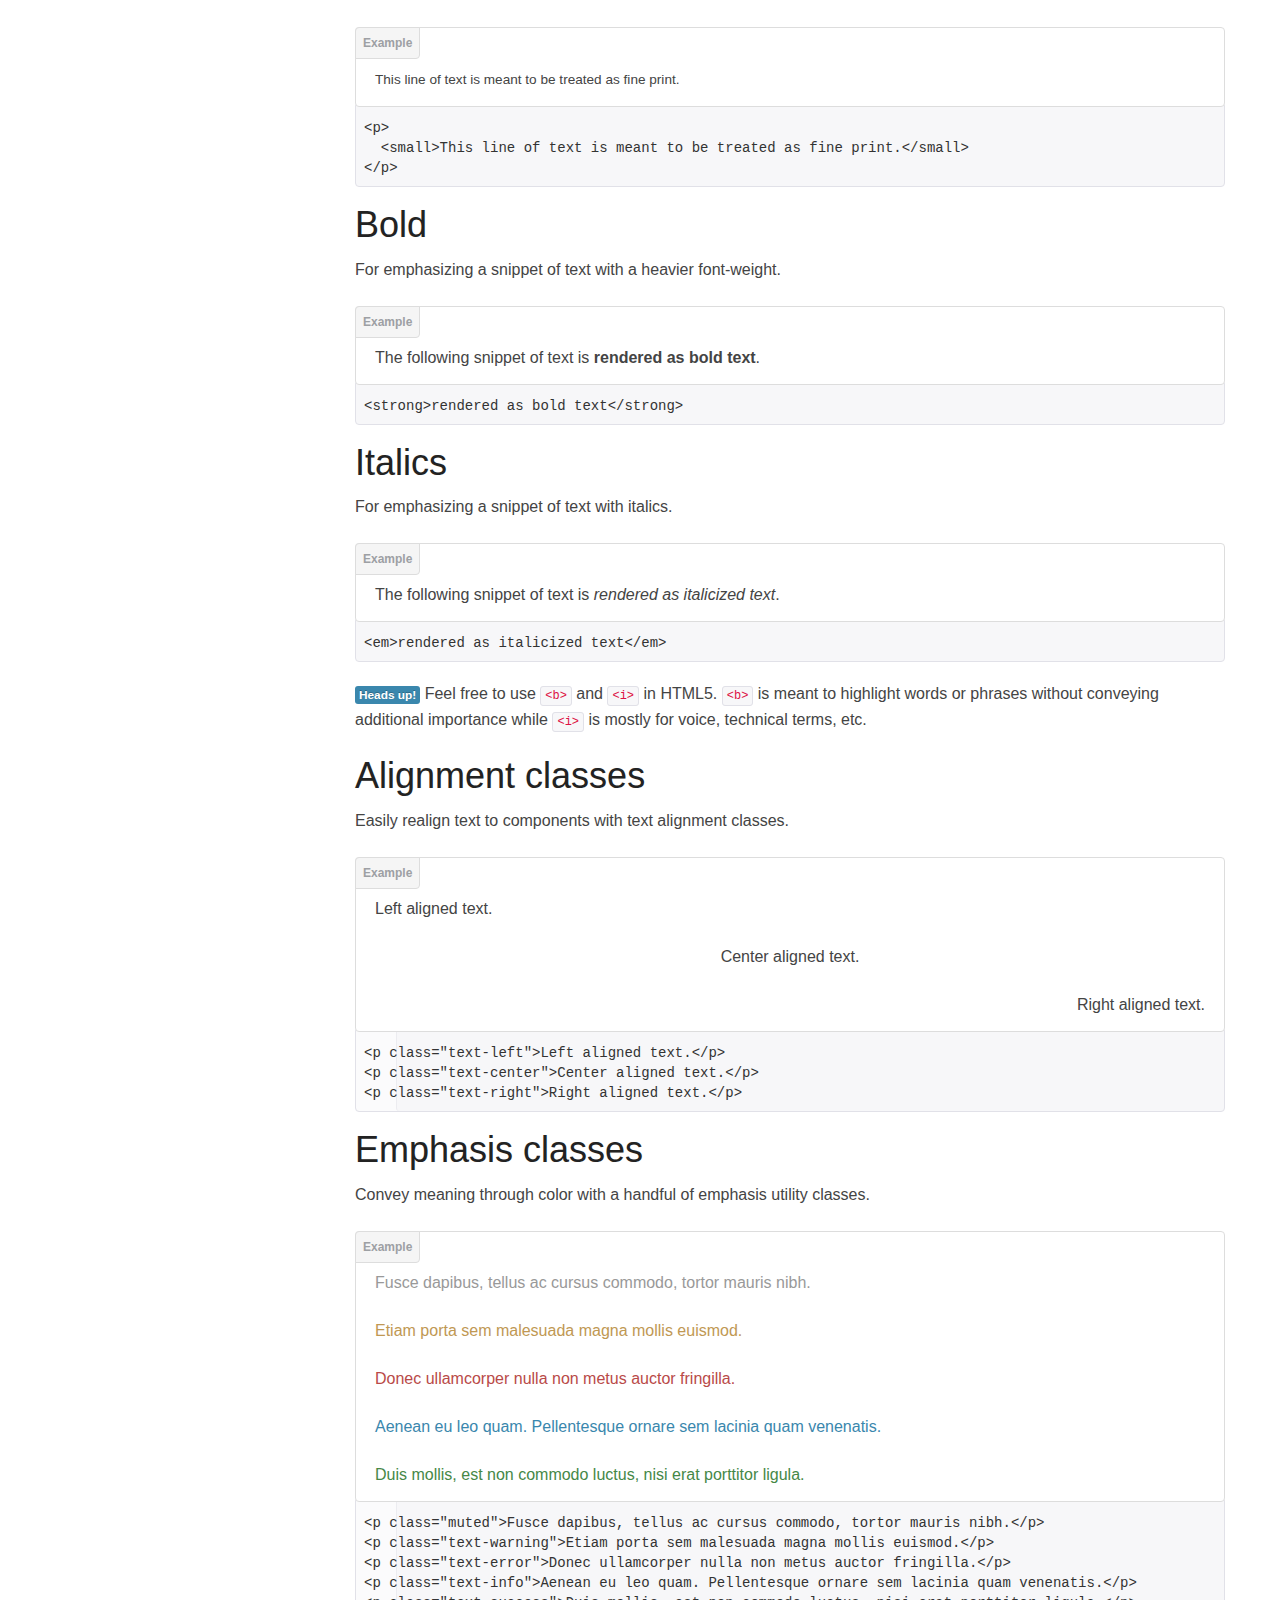
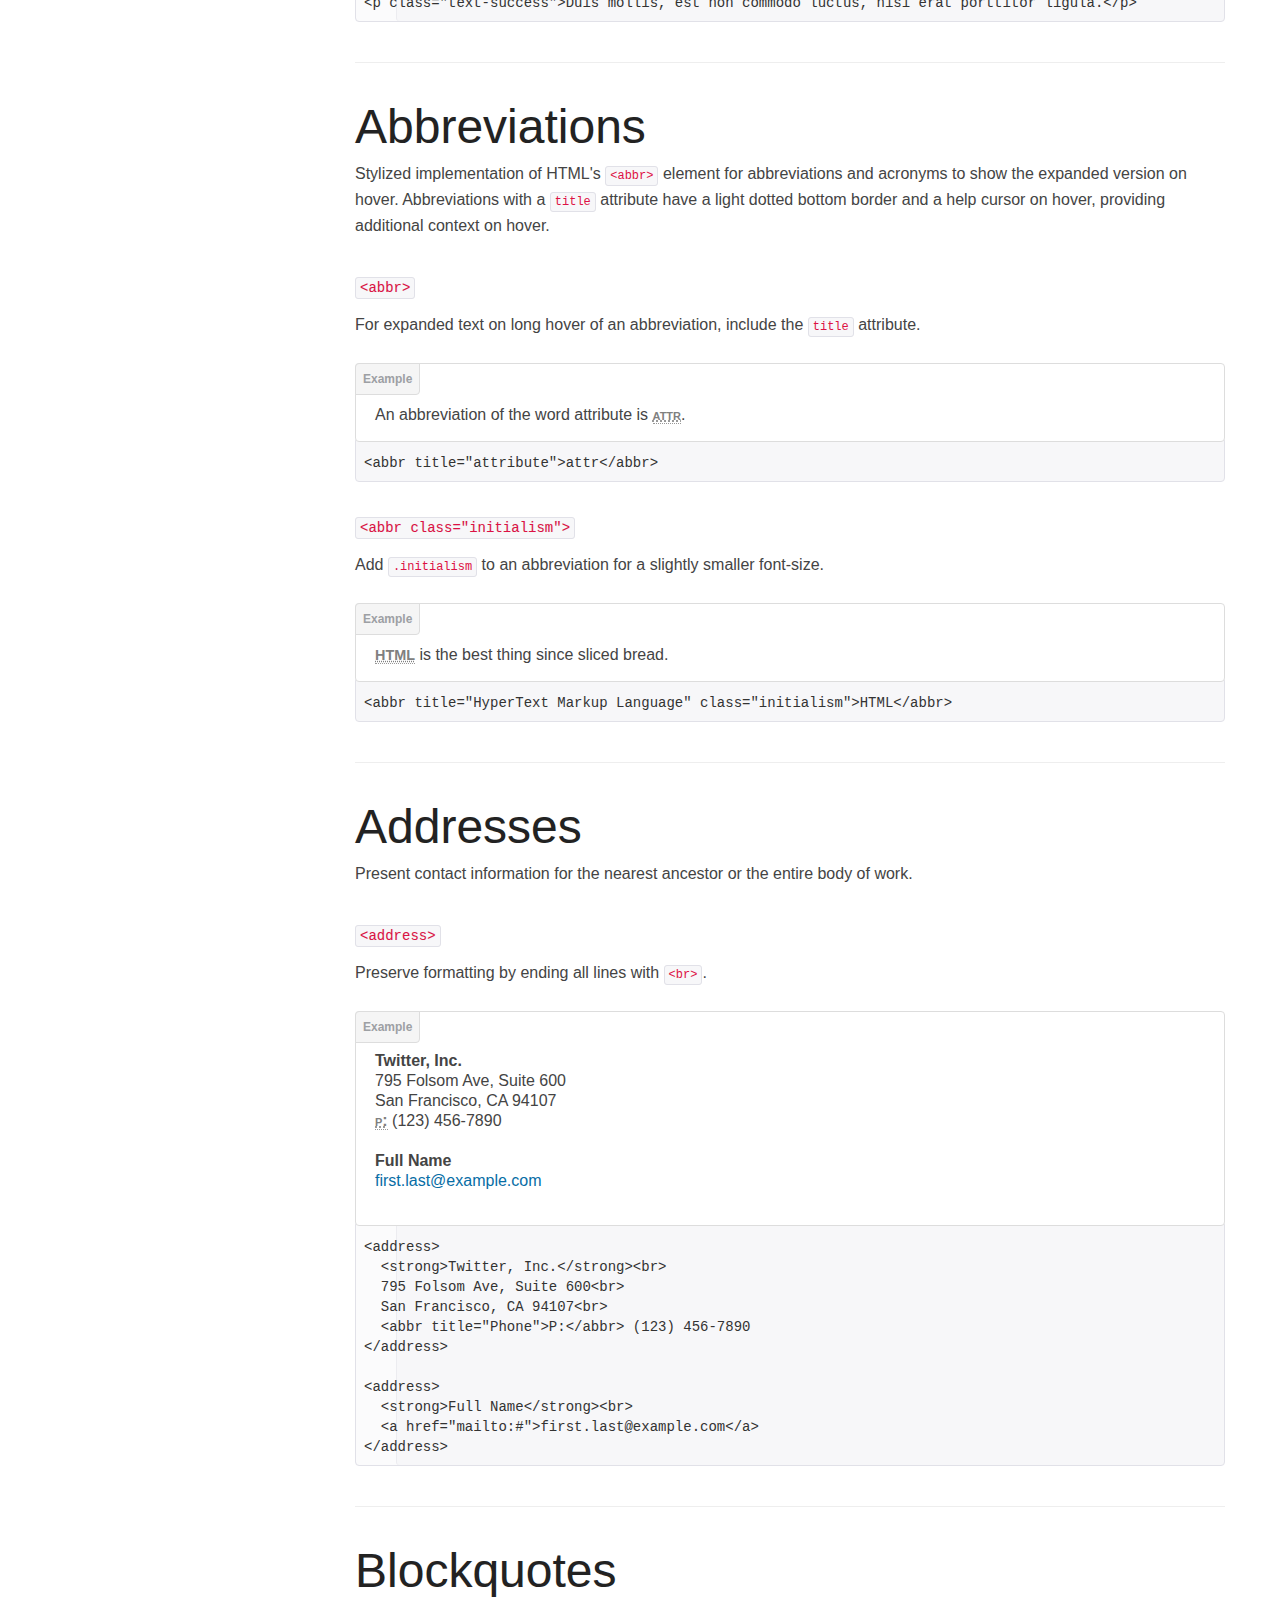
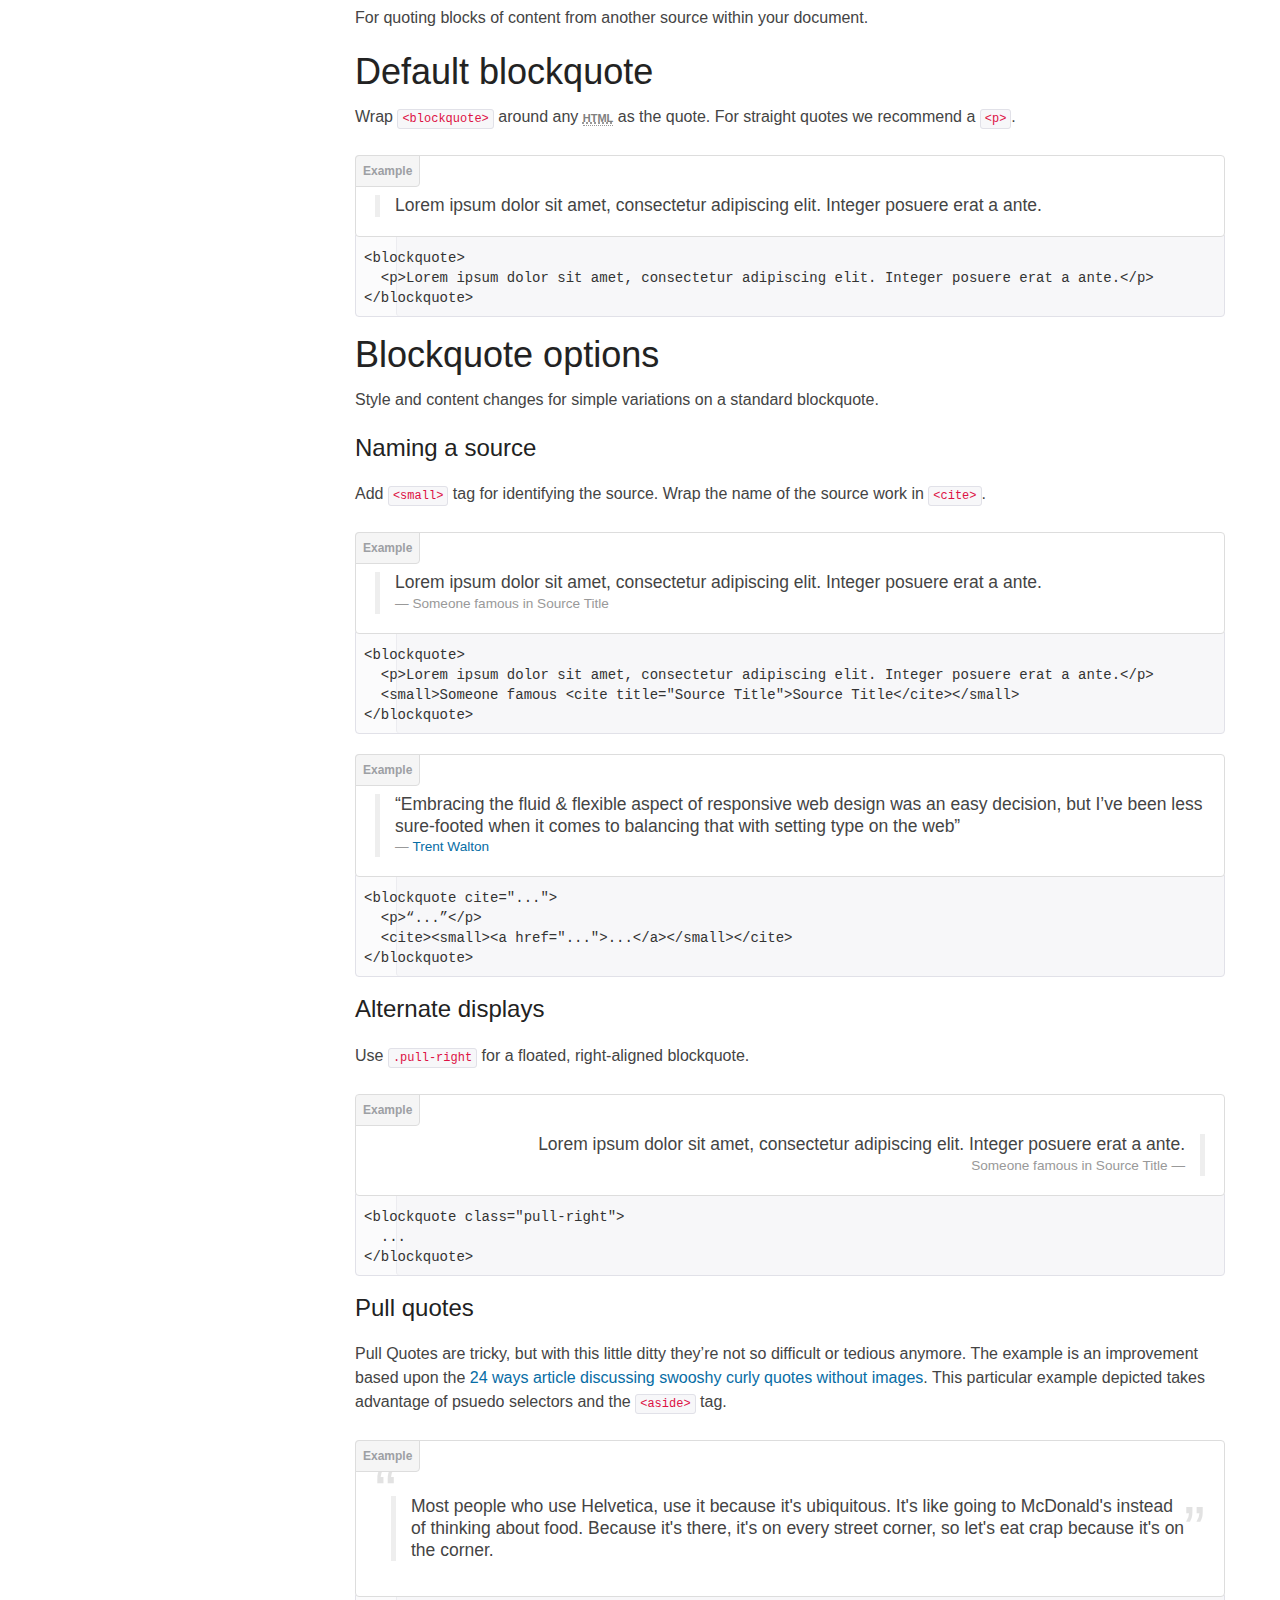
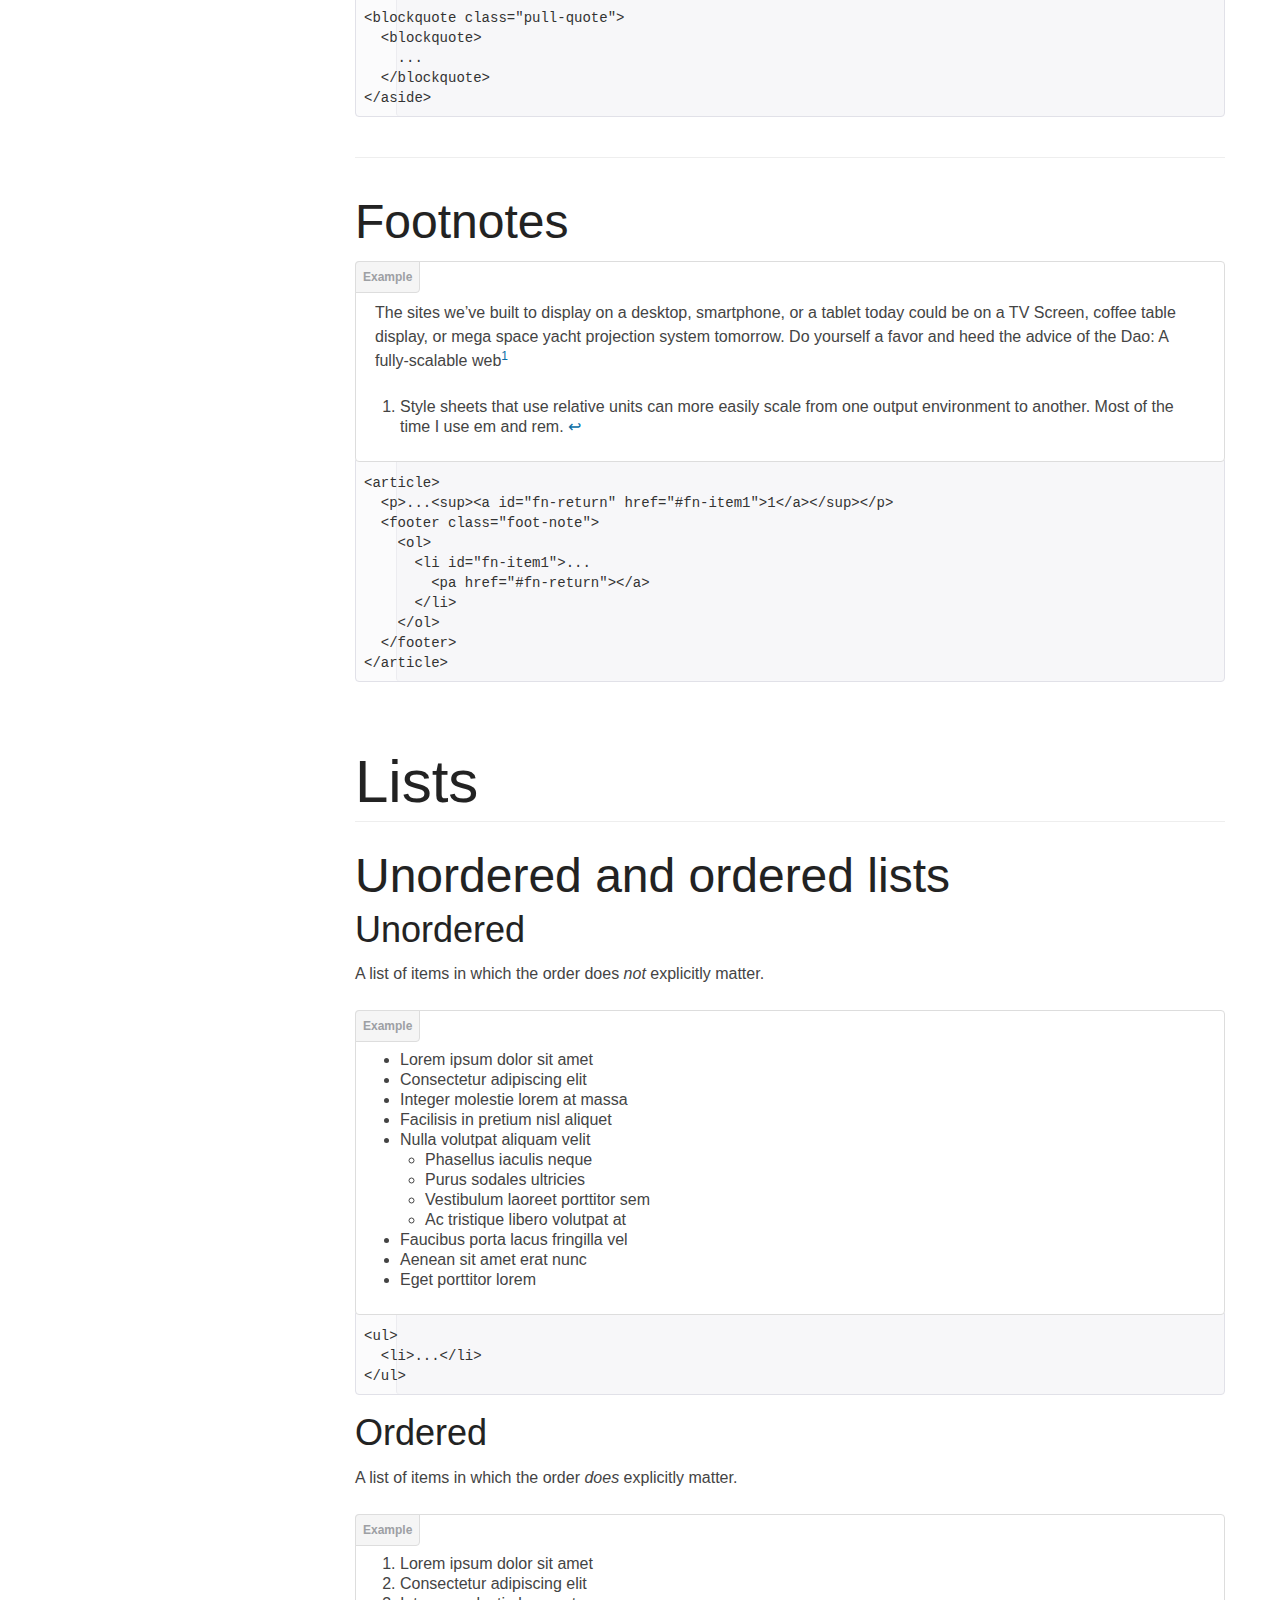
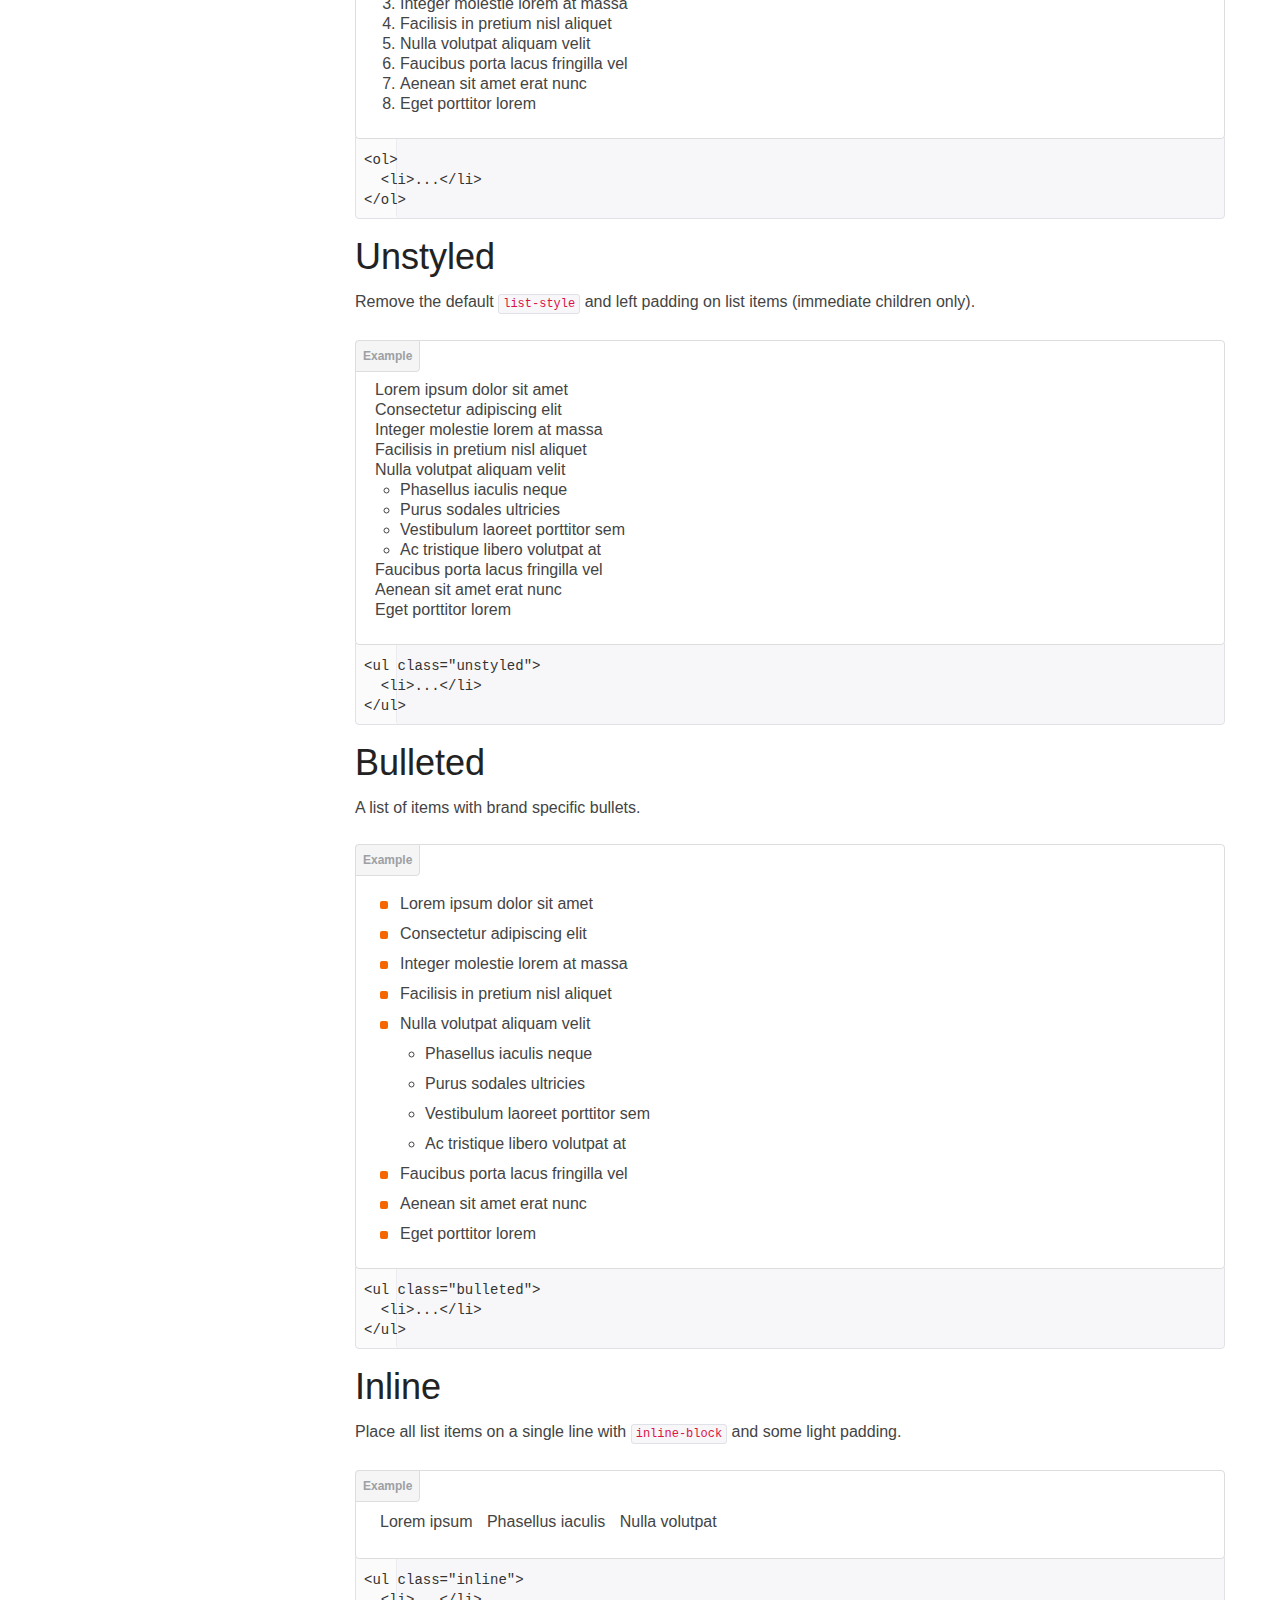
==== commit 7571d41f: "updated navbar and getting started guide" ====
--- a/base-css.html
+++ b/base-css.html
@@ -26,7 +26,7 @@
 
   <link rel="shortcut icon" href="assets/ico/favicon.png">
 </head>
-<body data-spy="scroll" data-target=".bs-docs-sidebar">
+<body class="regence-style" data-spy="scroll" data-target=".bs-docs-sidebar">
   
   <!--[if lt IE 7]>
       <p class="chromeframe">You are using an <strong>outdated</strong> browser. Please <a href="http://browsehappy.com/">upgrade your browser</a> or <a href="http://www.google.com/chromeframe/?redirect=true">activate Google Chrome Frame</a> to improve your experience.</p>
@@ -37,7 +37,6 @@
   <div class="navbar navbar-inverse navbar-fixed-top">
     <div class="navbar-inner">
       <div class="container">
-        <a class="brand" href="./index.html">Regence Styleguide</a>
         <div class="nav-collapse collapse">
           <ul class="nav">
             <li class="">
@@ -57,6 +56,22 @@
             </li>
             <li class="">
               <a href="./javascript.html">JavaScript</a>
+            </li>
+          </ul>
+          <ul class="nav pull-right">
+            <li class="dropdown">
+              <a data-toggle="dropdown" class="dropdown-toggle" href="#">
+                <b class="regence-style">Regence</b>
+                <b class="asuris-style">Asuris</b> 
+                <b class="bridge-style">Bridgespan</b> Styleguide <b class="caret"></b></a>
+              <ul class="dropdown-menu">
+                <li class="nav-header">Styles</li>
+                <li class="nav-regence active"><a href="#">Regence</a></li>
+                <li class="nav-asuris"><a href="#">Asuris</a></li>
+                <li class="nav-bridge"><a href="#">Bridgespan</a></li>
+                <li class="divider"></li>
+                <li><a href="#">Visit main site</a></li>
+              </ul>
             </li>
           </ul>
         </div>
--- a/assets/css/main.css
+++ b/assets/css/main.css
@@ -558,16 +558,11 @@
 .modal-footer {
   padding: 19px 15px 20px;
 }
-.form-verify-location .controls {
-  margin-left: 6em;
-}
-.form-verify-location .control-label {
-  text-align: left;
-  width: 5em;
-}
-.form-verify-location .lead {
-  font-size: 18px;
-  line-height: 24px;
+figure {
+  display: inline-block;
+}
+figure figcaption {
+  padding: 5px 1px;
 }
 /* ==========================================================================
    Helper classes
@@ -822,6 +817,27 @@
 .navbar-inverse .navbar-link:hover,
 .navbar-inverse .navbar-link:focus {
   color: #ffffff;
+}
+.navbar-inverse .nav li.dropdown.open > .dropdown-toggle,
+.navbar-inverse .nav li.dropdown.active > .dropdown-toggle,
+.navbar-inverse .nav li.dropdown.open.active > .dropdown-toggle {
+  background-color: #05466a;
+  color: #ffffff;
+}
+.navbar-inverse .nav li.dropdown > a:hover .caret,
+.navbar-inverse .nav li.dropdown > a:focus .caret {
+  border-top-color: #ffffff;
+  border-bottom-color: #ffffff;
+}
+.navbar-inverse .nav li.dropdown > .dropdown-toggle .caret {
+  border-top-color: #ffffff;
+  border-bottom-color: #ffffff;
+}
+.navbar-inverse .nav li.dropdown.open > .dropdown-toggle .caret,
+.navbar-inverse .nav li.dropdown.active > .dropdown-toggle .caret,
+.navbar-inverse .nav li.dropdown.open.active > .dropdown-toggle .caret {
+  border-top-color: #ffffff;
+  border-bottom-color: #ffffff;
 }
 .nav-articles {
   margin-top: 20px;
--- a/assets/css/docs.css
+++ b/assets/css/docs.css
@@ -51,28 +51,23 @@
   font-size: 14px;
   font-weight: normal;
 }
+/* Allow themes */
+.regence-style .asuris-style,
+.regence-style .bridge-style {
+  display: none;
+}
+.asuris-style .regence-style,
+.asuris-style .bridge-style {
+  display: none;
+}
+.bridge-style .asuris-style,
+.bridge-style .regence-style {
+  display: none;
+}
 /* Tweak navbar brand link to be super sleek
 -------------------------------------------------- */
 body > .navbar {
   font-size: 13px;
-  /* Change the docs' brand */
-
-}
-body > .navbar .brand {
-  padding: 8px 0;
-  margin-left: 20px;
-  float: right;
-  font-weight: bold;
-  color: #000;
-  text-shadow: 0 1px 0 rgba(255, 255, 255, 0.1), 0 0 30px rgba(255, 255, 255, 0.125);
-  -webkit-transition: all 0.2s linear;
-  -moz-transition: all 0.2s linear;
-  -o-transition: all 0.2s linear;
-  transition: all 0.2s linear;
-}
-body > .navbar .brand:hover {
-  text-decoration: none;
-  text-shadow: 0 1px 0 rgba(255, 255, 255, 0.1), 0 0 30px rgba(255, 255, 255, 0.4);
 }
 /* Sections
 -------------------------------------------------- */
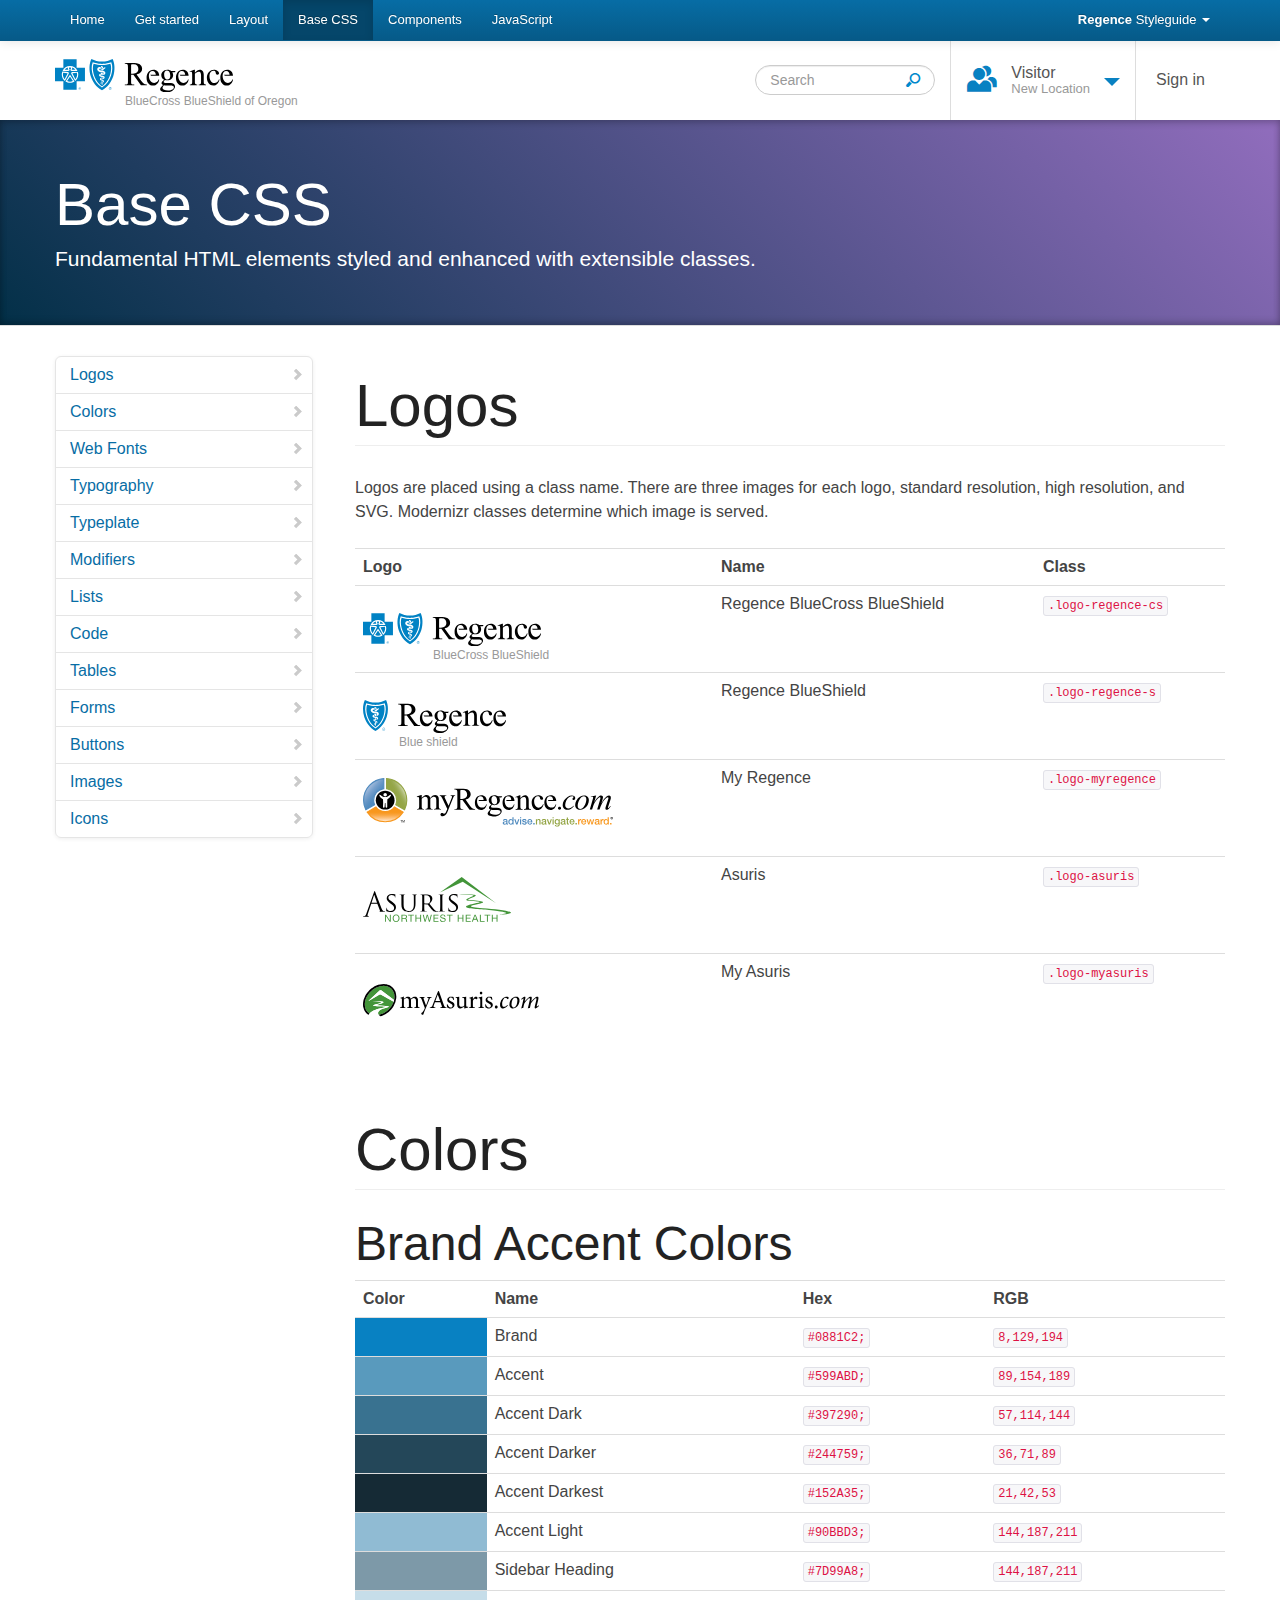
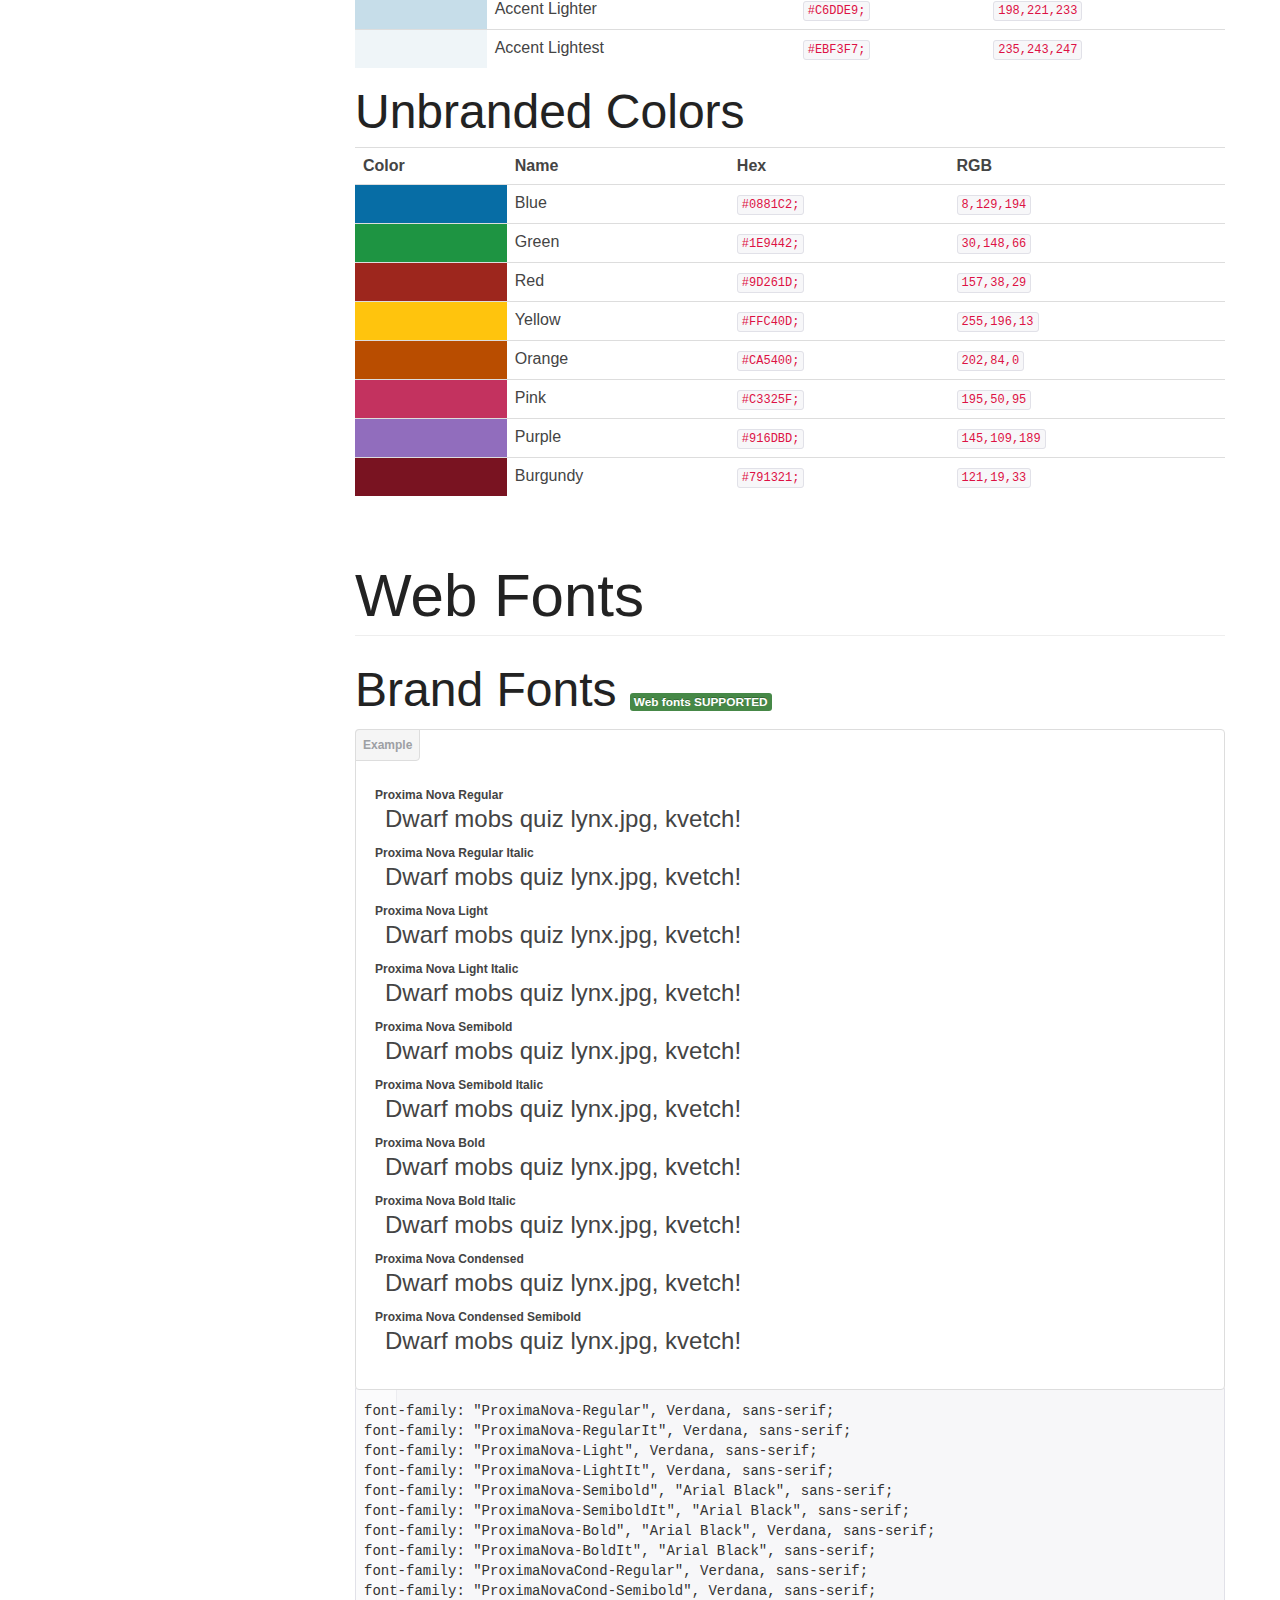
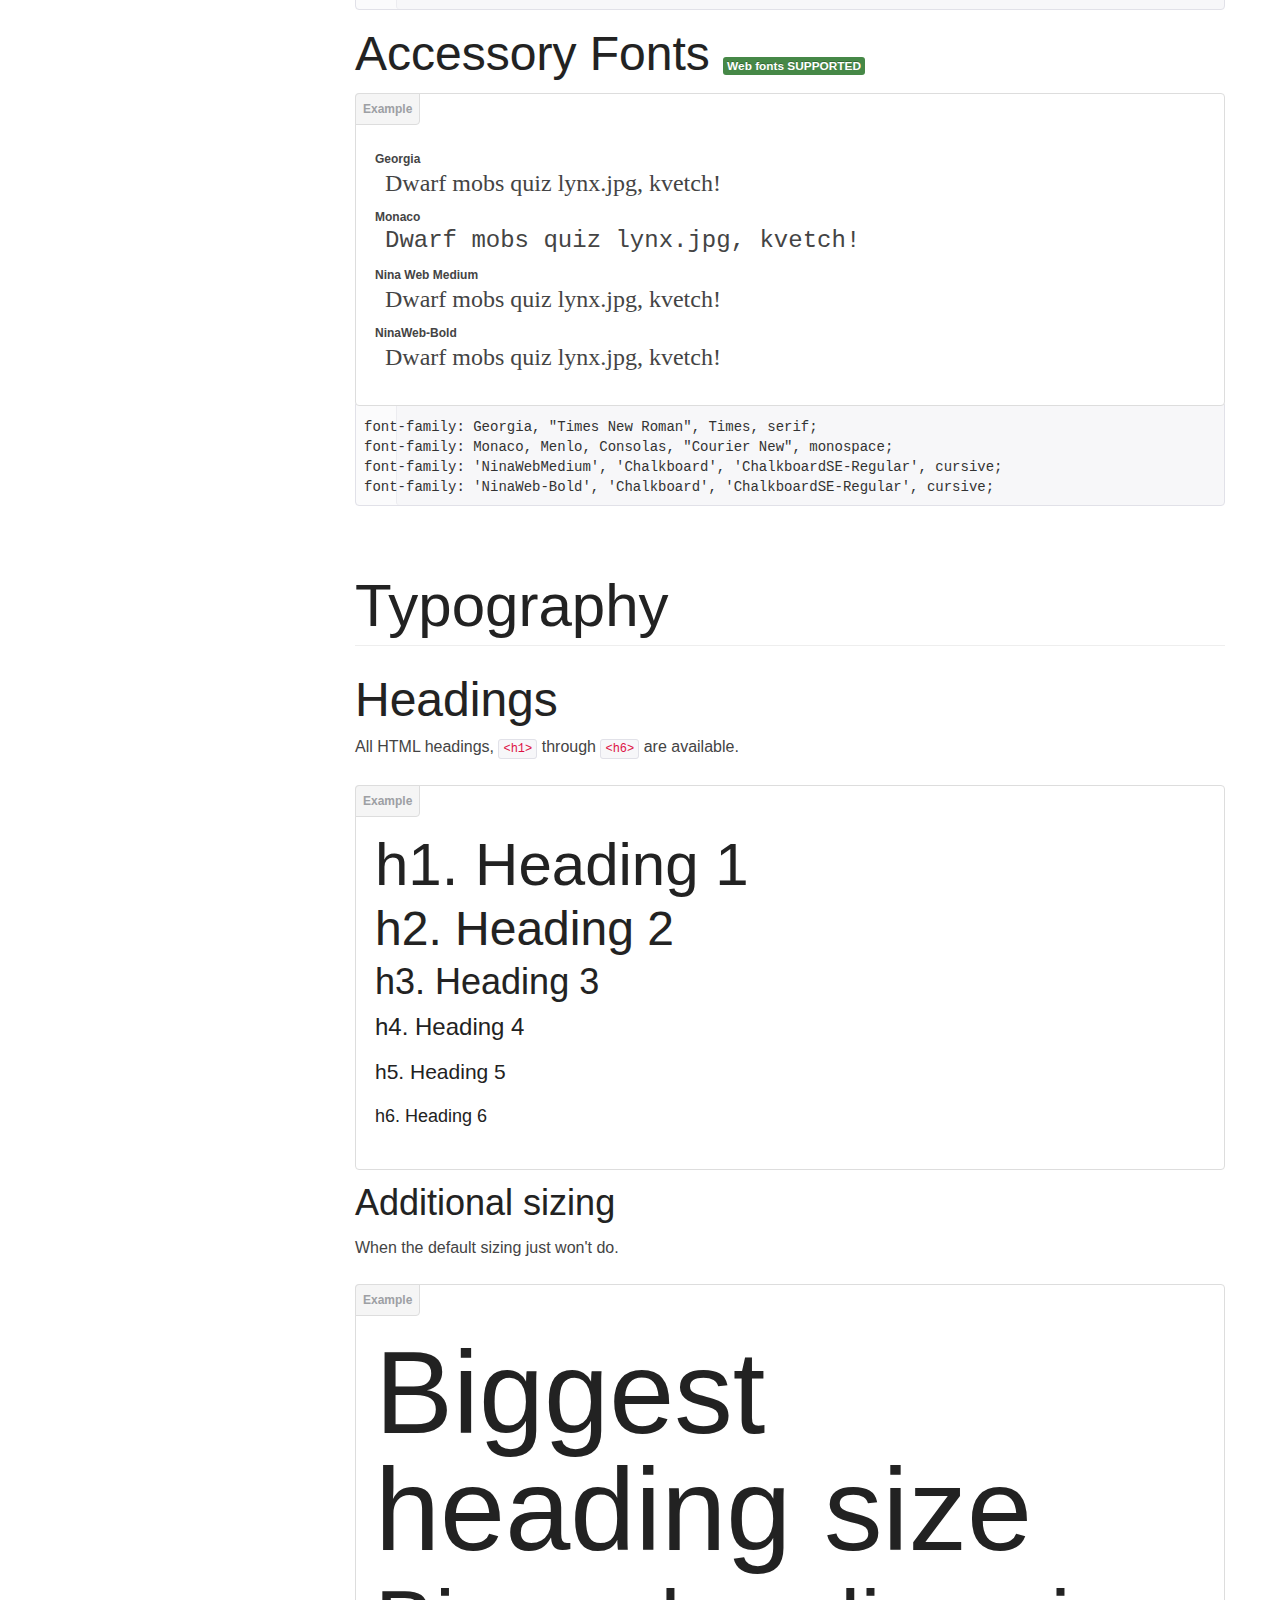
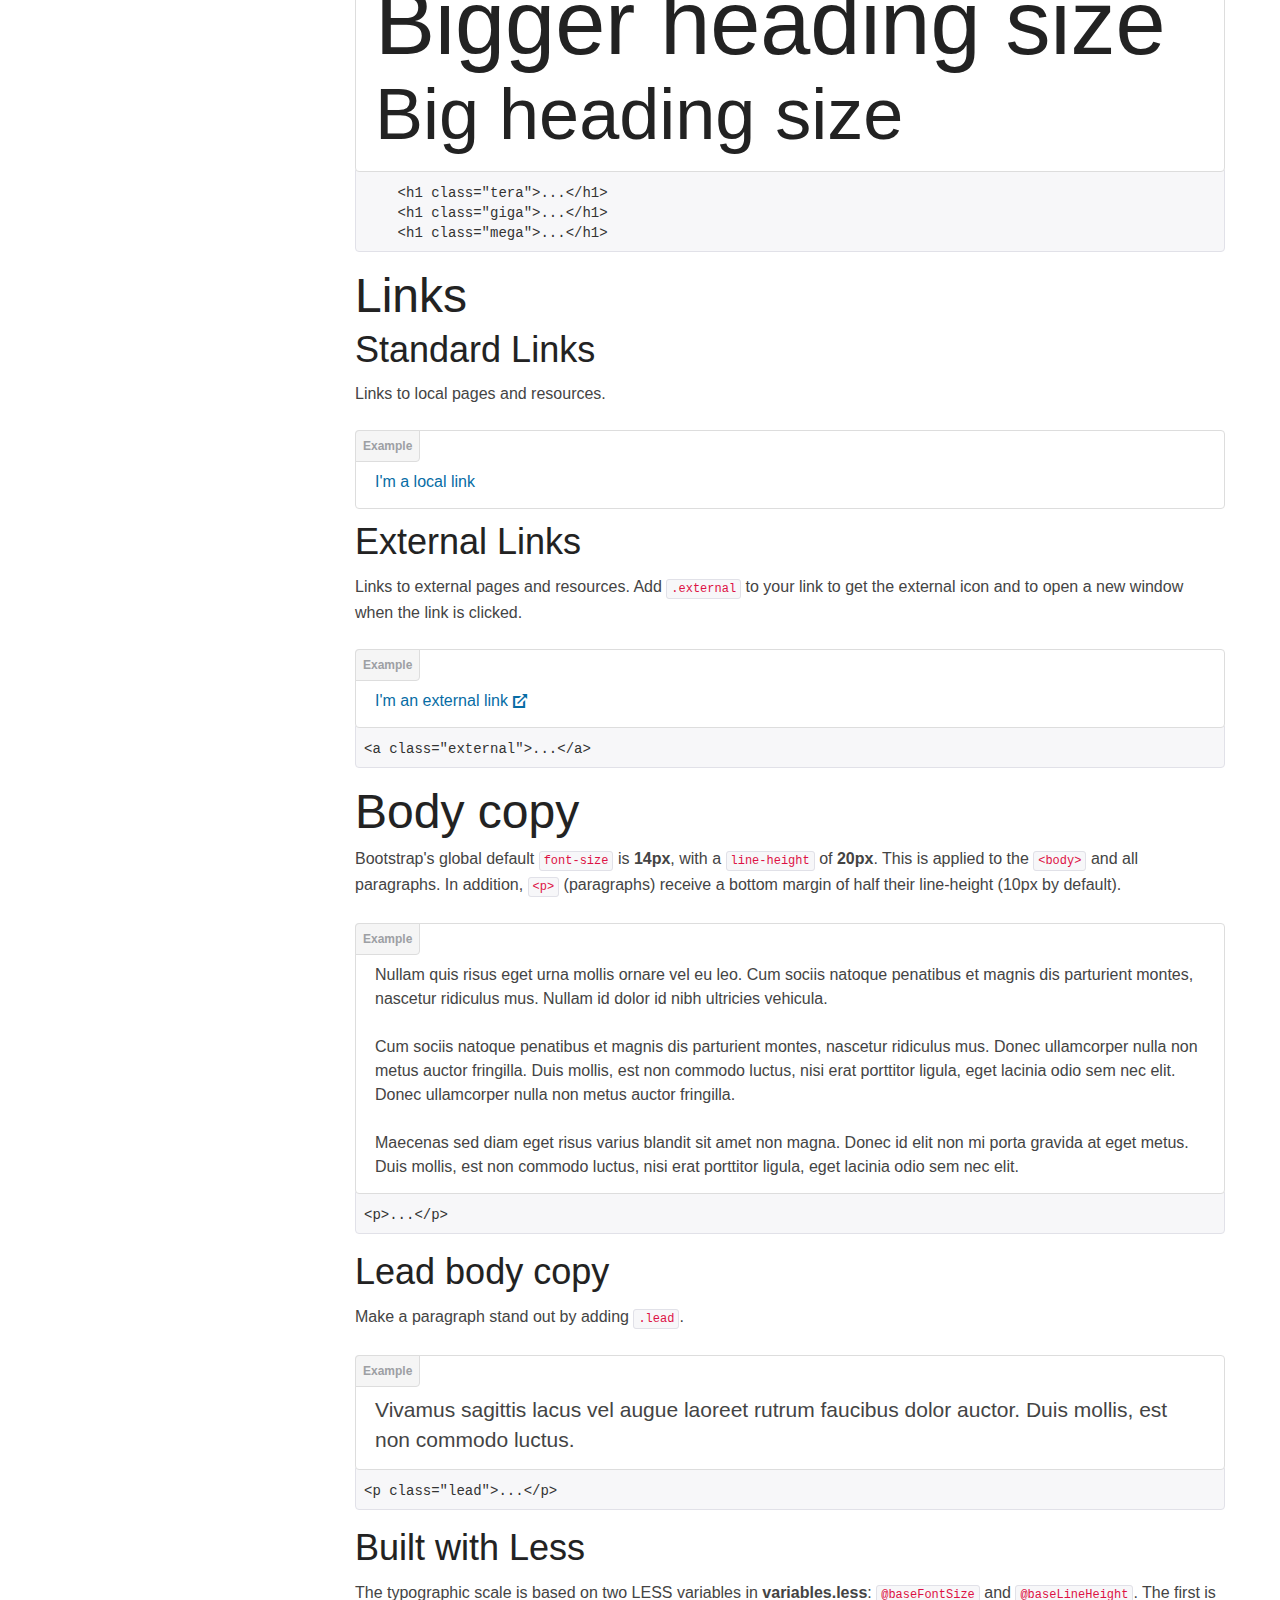
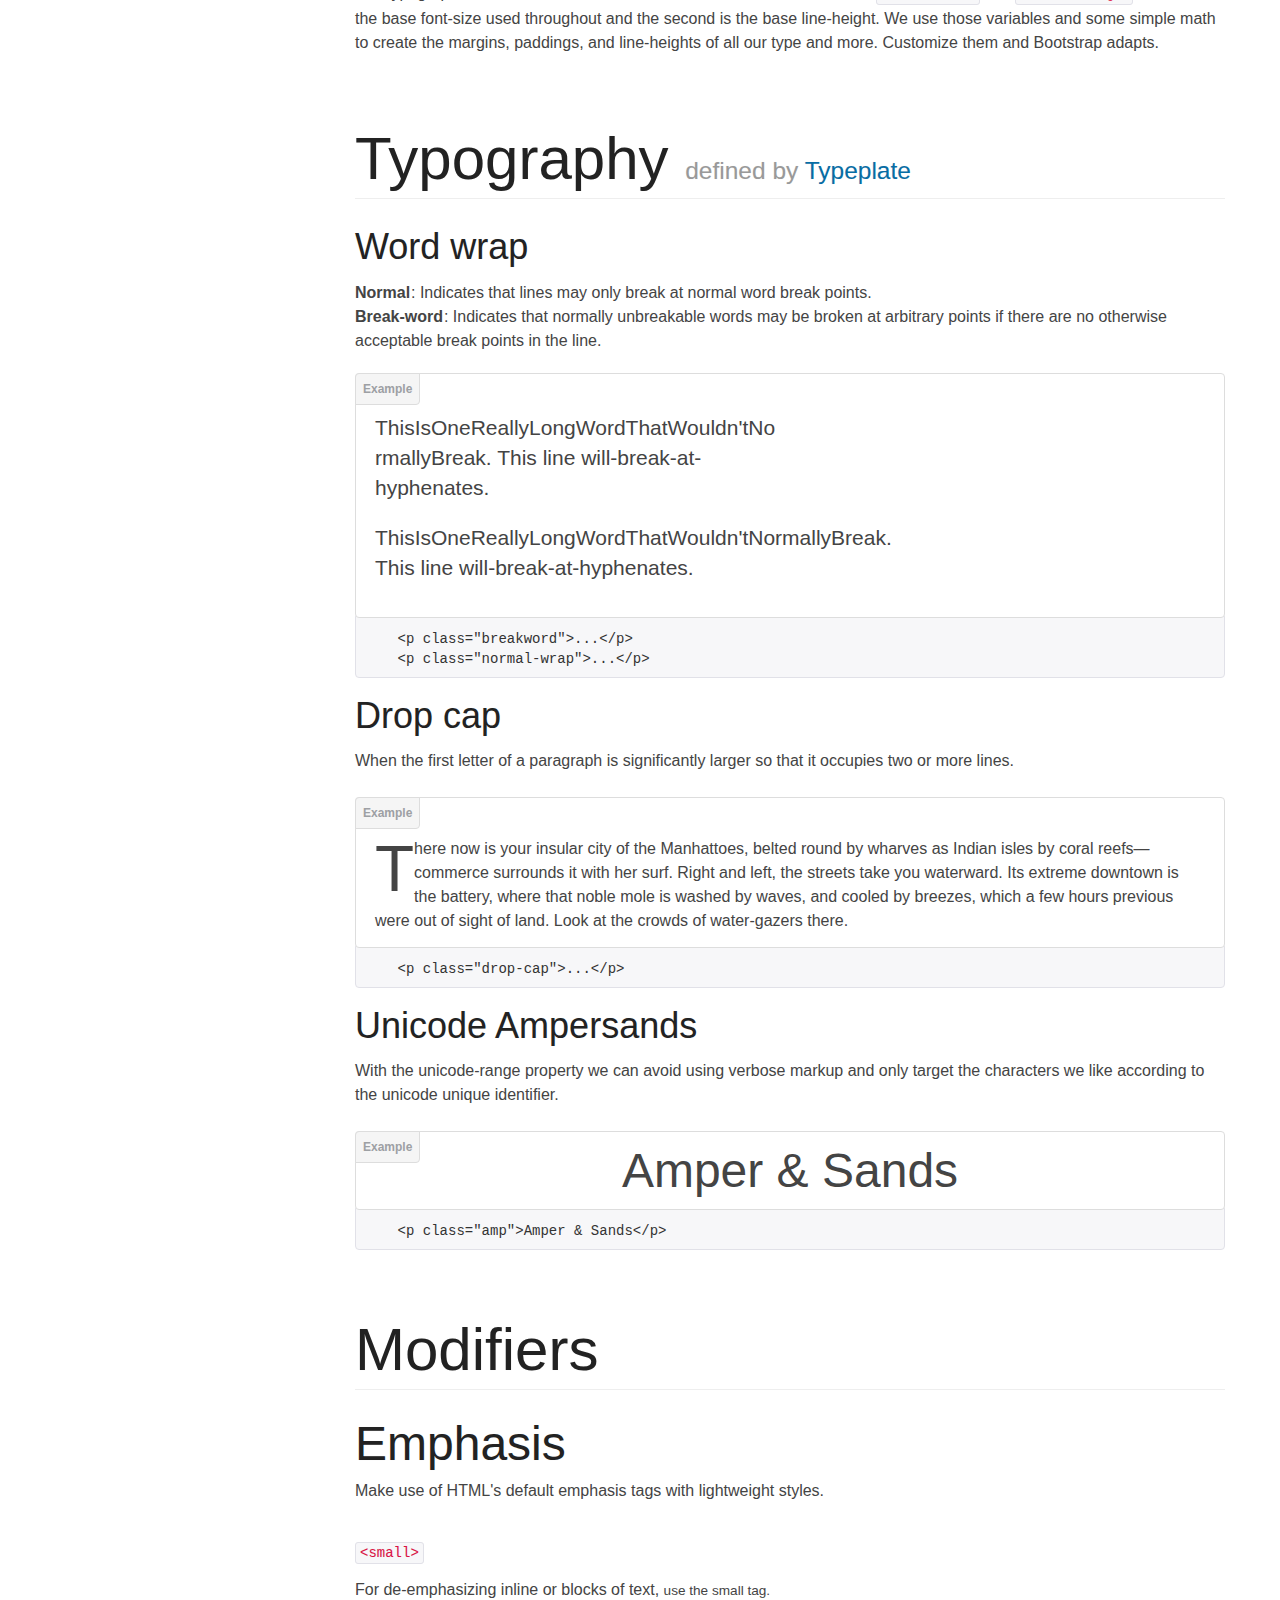
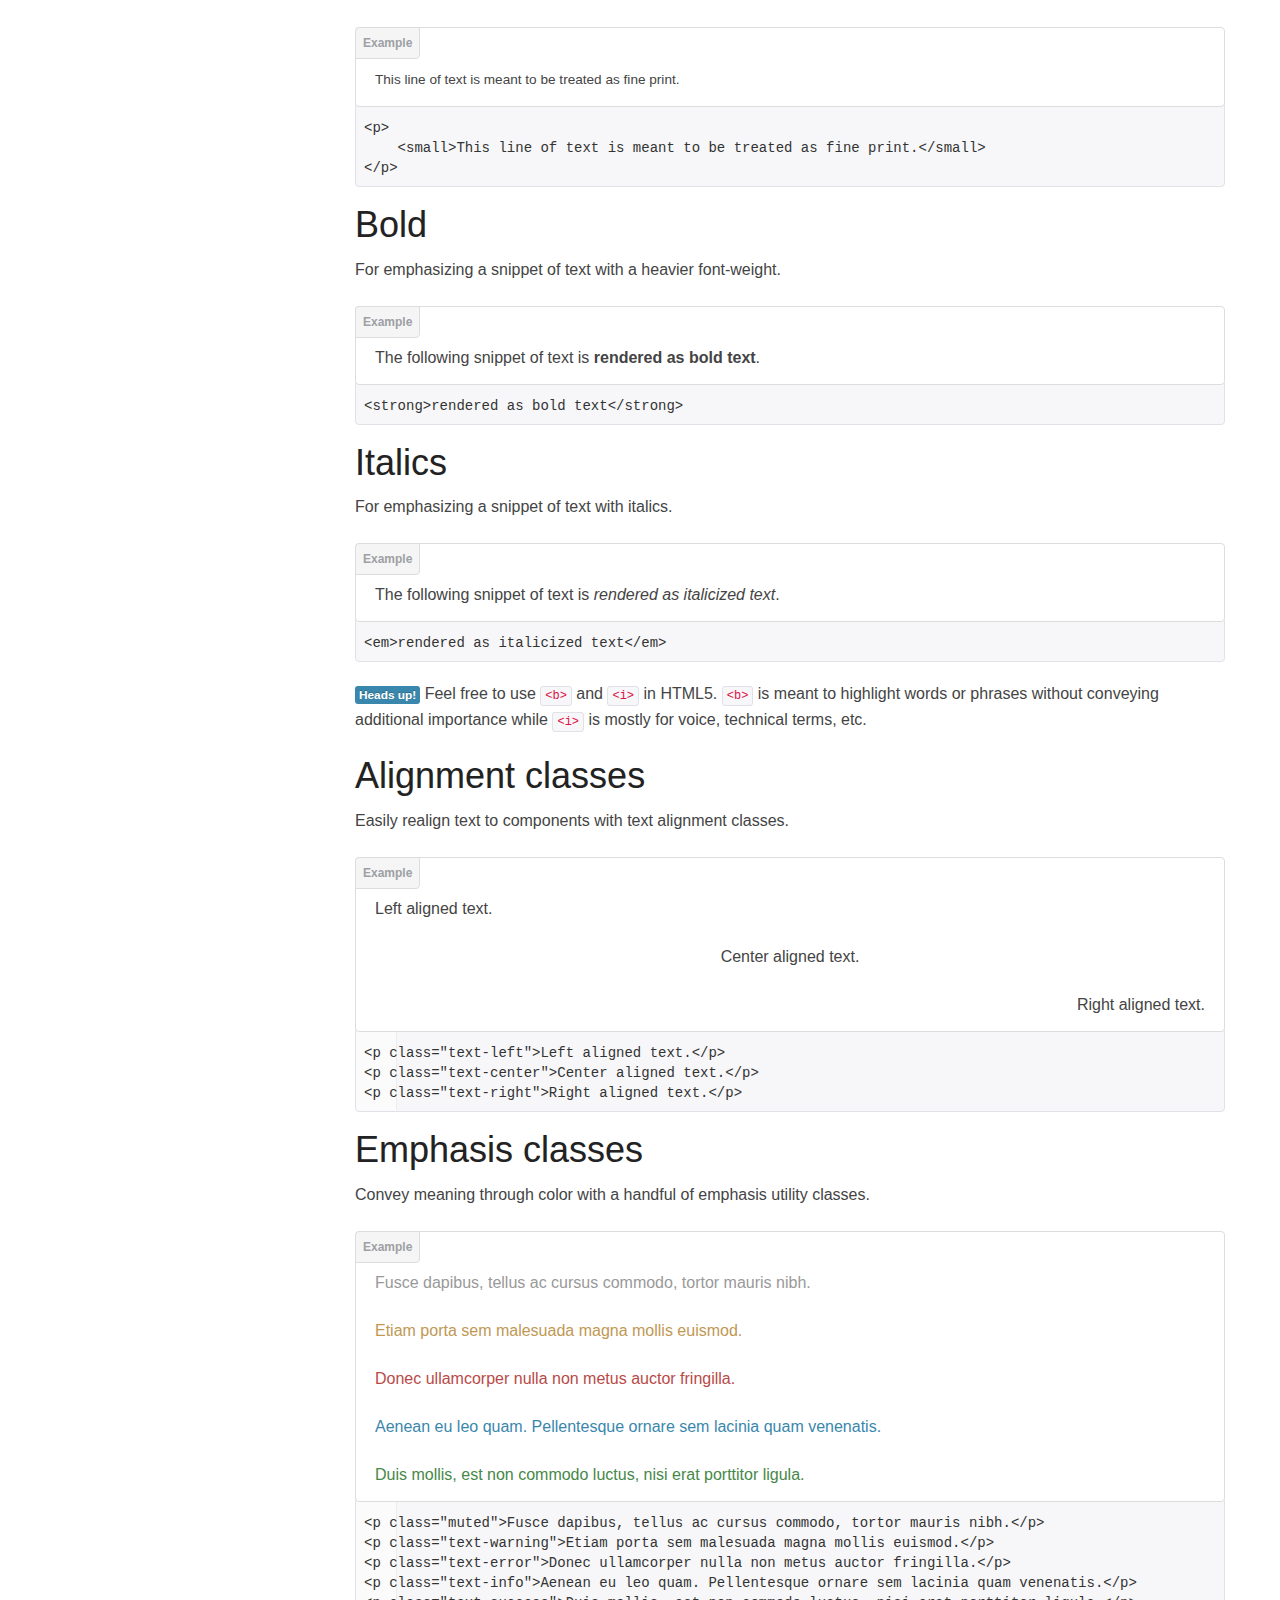
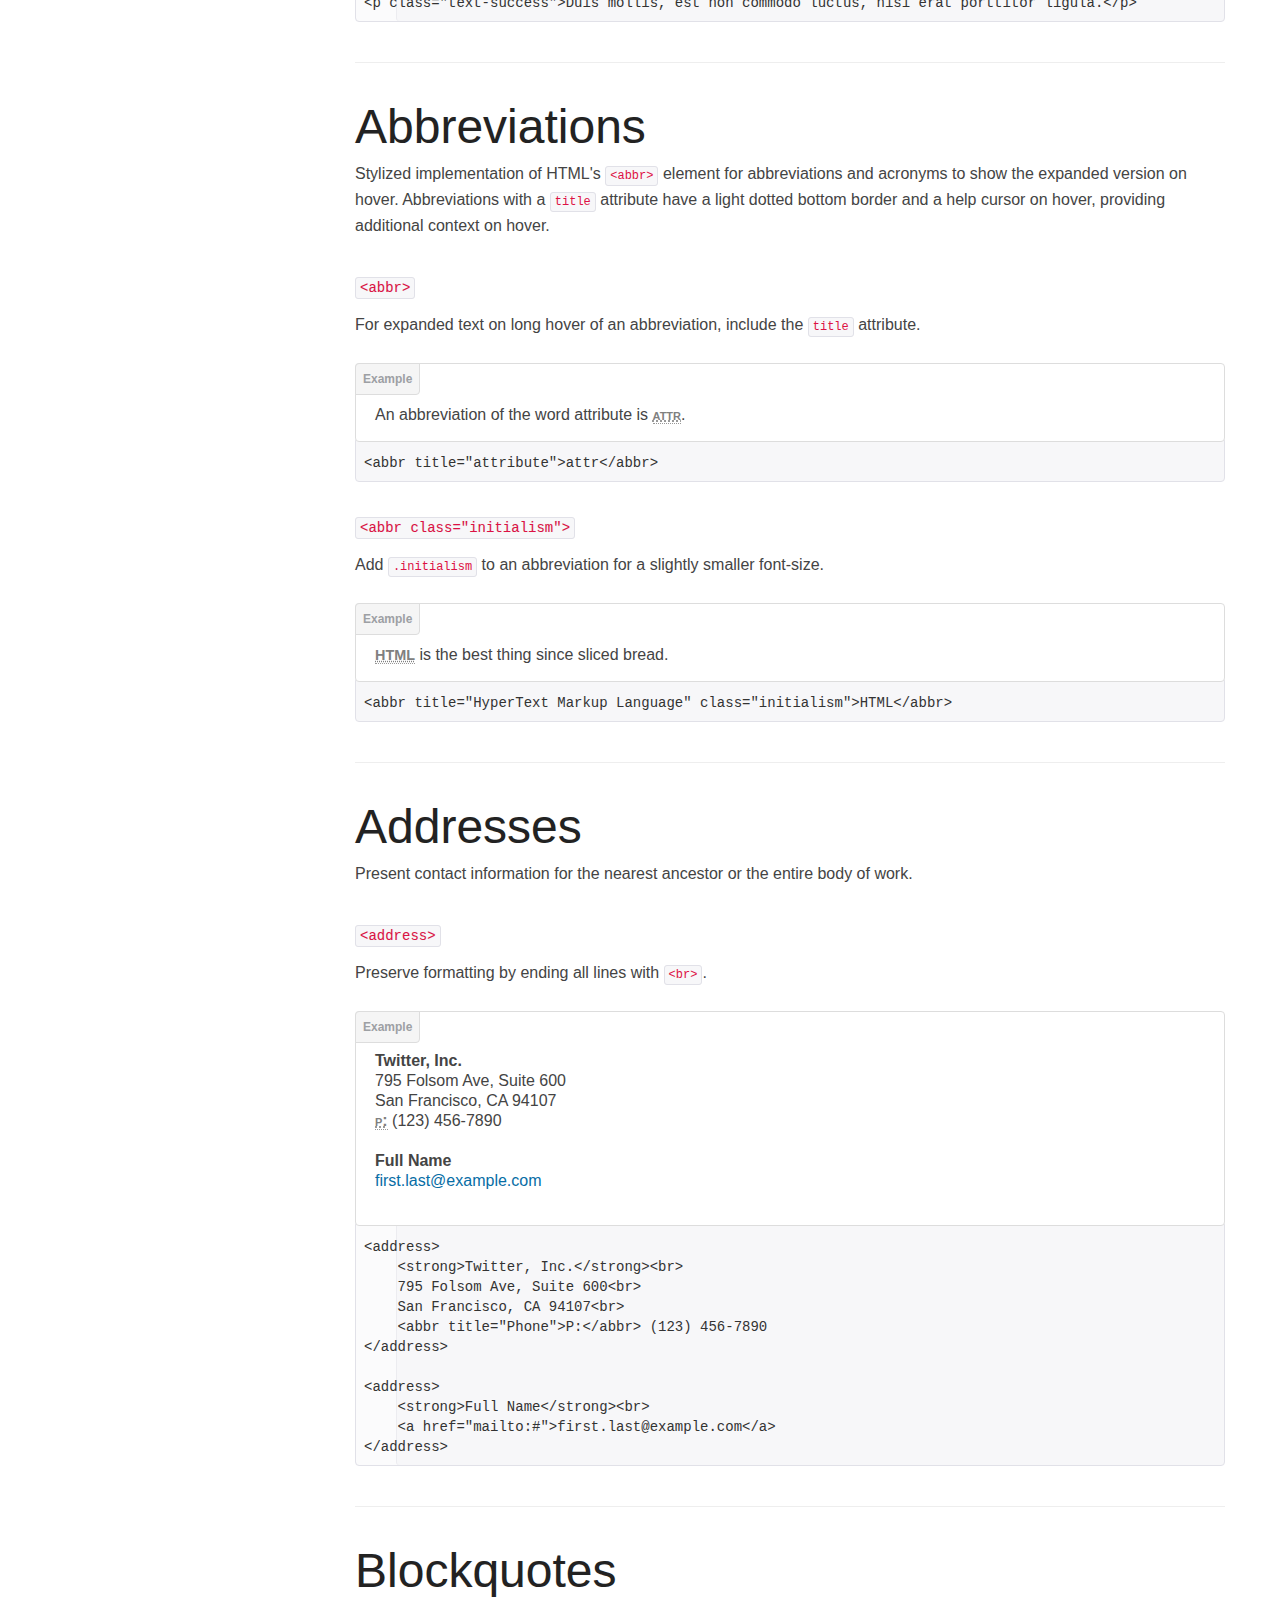
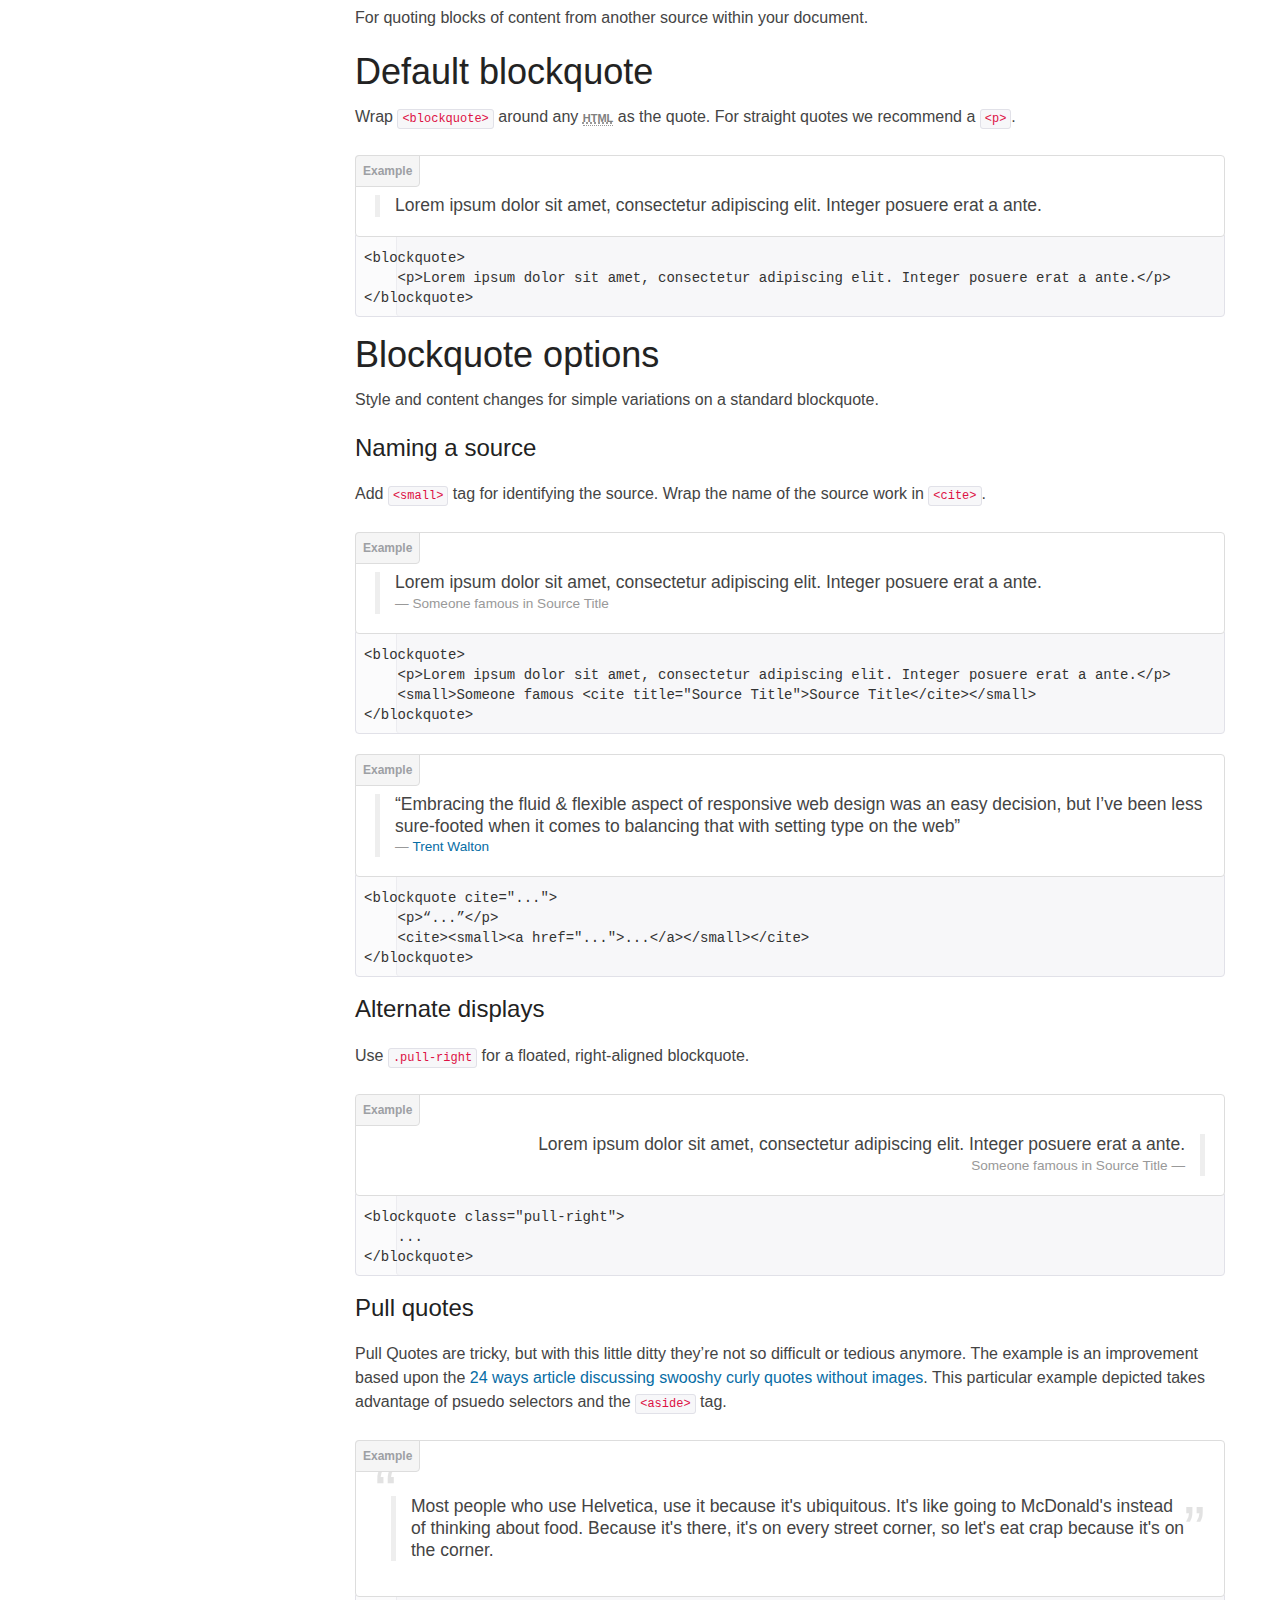
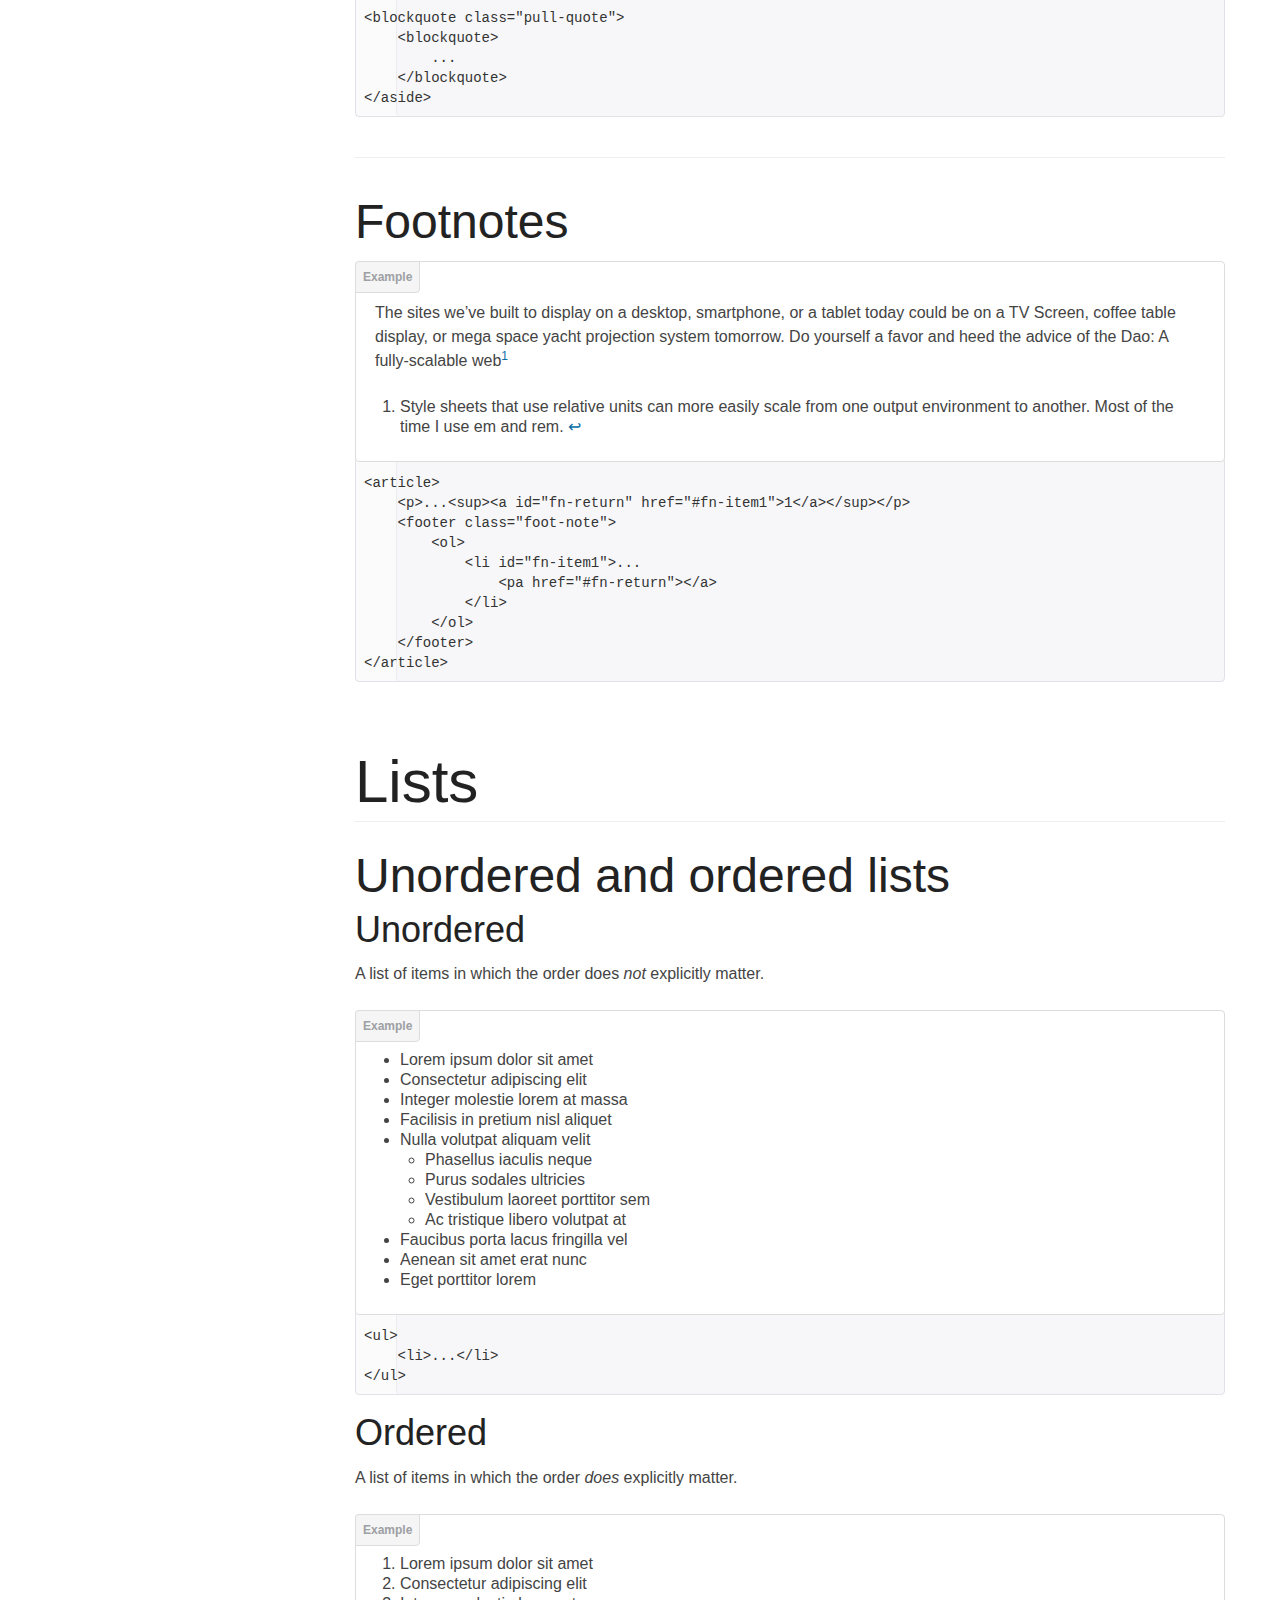
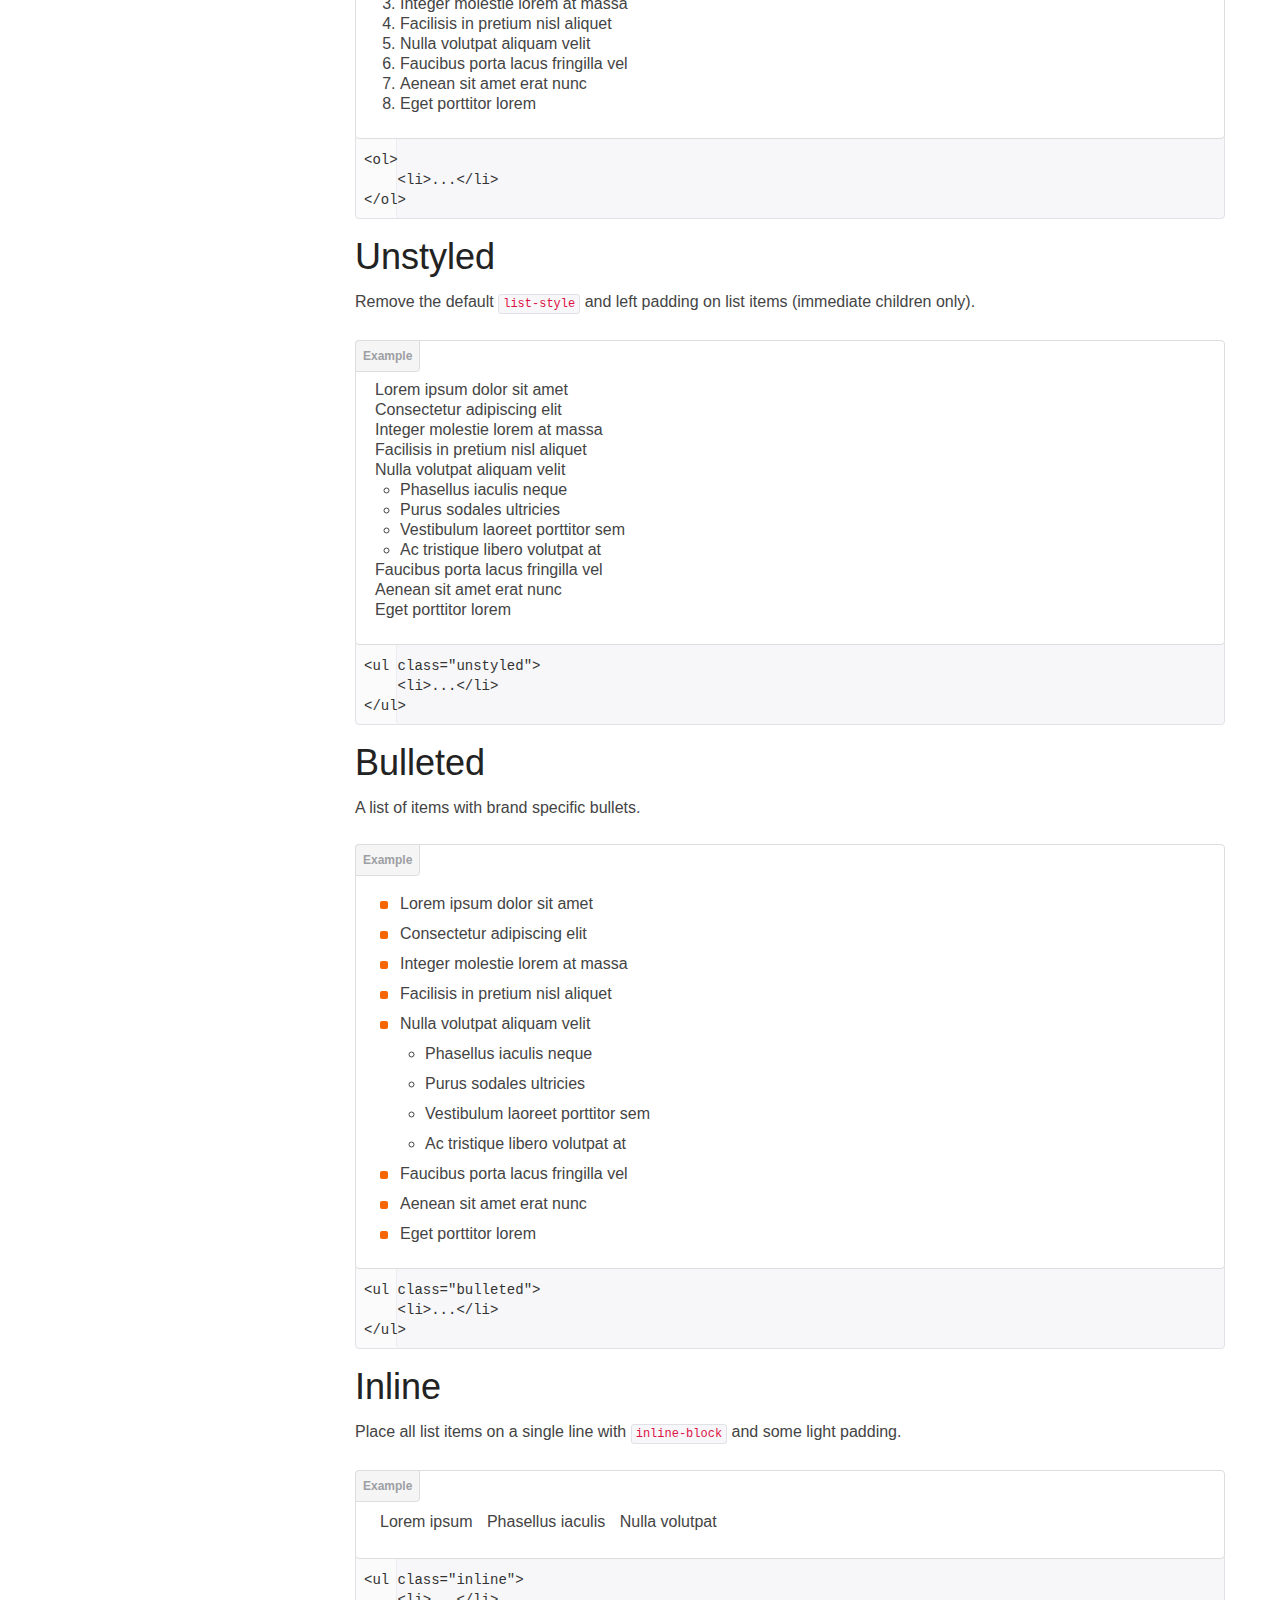
==== commit c99c3880: "html formats" ====
--- a/base-css.html
+++ b/base-css.html
@@ -4,381 +4,381 @@
 <!--[if IE 8]>         <html class="no-js lt-ie9"> <![endif]-->
 <!--[if gt IE 8]><!--> <html class="no-js"> <!--<![endif]-->
 <head>
-  <meta charset="utf-8">
-  <meta http-equiv="X-UA-Compatible" content="IE=edge,chrome=1">
-  <title>Regence Style Guide</title>
-  <meta name="description" content="Style guide">
-  <meta name="viewport" content="width=device-width">
-  <!-- Web Fonts -->
-  <link href="http://fnt.webink.com/wfs/webink.css/?project=AEC37CF0-6B2D-450D-9777-5062C06CCACA&fonts=58A3DDEA-1A20-AFB9-54E7-882B2382F4AD:f=ProximaNova-SemiboldIt,5A9479E7-B0E0-2DCD-5F27-F7666DF19C0F:f=ProximaNova-LightIt,F5870F1F-48F5-36F5-550E-B276AA09225A:f=ProximaNova-RegularIt,1366810A-C17C-C074-FF25-E81320293740:f=ProximaNovaCond-Semibold,C344819E-7F64-52D2-5903-DE54F5382845:f=ProximaNova-Semibold,58DEFEBD-4A55-477B-3C13-525C6AEBDD7A:f=ProximaNova-Regular,3CE3758E-9A83-BA6E-300A-ACCFD5D3E584:f=ProximaNova-BoldIt,FF4969BA-A10C-C1F1-4CAE-97A4557D103C:f=ProximaNovaCond-Regular,C88A28DF-0112-63D9-25D2-A4EA08DAF75B:f=ProximaNova-Light,382B4521-6228-4C38-41BC-3DE66C7C910A:f=ProximaNova-Bold" rel="stylesheet" type="text/css"/>
-  <link rel="stylesheet" href="assets/css/bootstrap.css">
-  <link rel="stylesheet" href="assets/css/responsive.css">
-  <link rel="stylesheet" href="assets/css/main.css">
-  <link rel="stylesheet" href="assets/css/docs.css">
-  <link rel="stylesheet" href="assets/css/prettify.css" />
-
-  <!-- Pre DOM-Ready scripts -->
-  <script type="text/javascript" src="http://ajax.googleapis.com/ajax/libs/jquery/1.8/jquery.min.js"></script>
-  <script type="text/javascript" src="assets/js/vendor/modernizr-2.6.2-respond-1.1.0.min.js"></script>
-  <script>
-    if( !window.html5 ){ window.html5 = {}; } window.html5.shivMethods = false;
-  </script>
-
-  <link rel="shortcut icon" href="assets/ico/favicon.png">
+    <meta charset="utf-8">
+    <meta http-equiv="X-UA-Compatible" content="IE=edge,chrome=1">
+    <title>Regence Style Guide</title>
+    <meta name="description" content="Style guide">
+    <meta name="viewport" content="width=device-width">
+    <!-- Web Fonts -->
+    <link href="http://fnt.webink.com/wfs/webink.css/?project=AEC37CF0-6B2D-450D-9777-5062C06CCACA&fonts=58A3DDEA-1A20-AFB9-54E7-882B2382F4AD:f=ProximaNova-SemiboldIt,5A9479E7-B0E0-2DCD-5F27-F7666DF19C0F:f=ProximaNova-LightIt,F5870F1F-48F5-36F5-550E-B276AA09225A:f=ProximaNova-RegularIt,1366810A-C17C-C074-FF25-E81320293740:f=ProximaNovaCond-Semibold,C344819E-7F64-52D2-5903-DE54F5382845:f=ProximaNova-Semibold,58DEFEBD-4A55-477B-3C13-525C6AEBDD7A:f=ProximaNova-Regular,3CE3758E-9A83-BA6E-300A-ACCFD5D3E584:f=ProximaNova-BoldIt,FF4969BA-A10C-C1F1-4CAE-97A4557D103C:f=ProximaNovaCond-Regular,C88A28DF-0112-63D9-25D2-A4EA08DAF75B:f=ProximaNova-Light,382B4521-6228-4C38-41BC-3DE66C7C910A:f=ProximaNova-Bold" rel="stylesheet" type="text/css"/>
+    <link rel="stylesheet" href="assets/css/bootstrap.css">
+    <link rel="stylesheet" href="assets/css/responsive.css">
+    <link rel="stylesheet" href="assets/css/main.css">
+    <link rel="stylesheet" href="assets/css/docs.css">
+    <link rel="stylesheet" href="assets/css/prettify.css" />
+
+    <!-- Pre DOM-Ready scripts -->
+    <script type="text/javascript" src="http://ajax.googleapis.com/ajax/libs/jquery/1.8/jquery.min.js"></script>
+    <script type="text/javascript" src="assets/js/vendor/modernizr-2.6.2-respond-1.1.0.min.js"></script>
+    <script>
+        if( !window.html5 ){ window.html5 = {}; } window.html5.shivMethods = false;
+    </script>
+
+    <link rel="shortcut icon" href="assets/ico/favicon.png">
 </head>
 <body class="regence-style" data-spy="scroll" data-target=".bs-docs-sidebar">
-  
-  <!--[if lt IE 7]>
-      <p class="chromeframe">You are using an <strong>outdated</strong> browser. Please <a href="http://browsehappy.com/">upgrade your browser</a> or <a href="http://www.google.com/chromeframe/?redirect=true">activate Google Chrome Frame</a> to improve your experience.</p>
-  <![endif]-->
-
-  <!-- Navbar
-  ================================================== -->
-  <div class="navbar navbar-inverse navbar-fixed-top">
-    <div class="navbar-inner">
-      <div class="container">
-        <div class="nav-collapse collapse">
-          <ul class="nav">
-            <li class="">
-              <a href="./index.html">Home</a>
-            </li>
-            <li class="">
-              <a href="./getting-started.html">Get started</a>
-            </li>
-            <li class="">
-              <a href="./layout.html">Layout</a>
-            </li>
-            <li class="active">
-              <a href="./base-css.html">Base CSS</a>
-            </li>
-            <li class="">
-              <a href="./components.html">Components</a>
-            </li>
-            <li class="">
-              <a href="./javascript.html">JavaScript</a>
-            </li>
-          </ul>
-          <ul class="nav pull-right">
-            <li class="dropdown">
-              <a data-toggle="dropdown" class="dropdown-toggle" href="#">
-                <b class="regence-style">Regence</b>
-                <b class="asuris-style">Asuris</b> 
-                <b class="bridge-style">Bridgespan</b> Styleguide <b class="caret"></b></a>
-              <ul class="dropdown-menu">
-                <li class="nav-header">Styles</li>
-                <li class="nav-regence active"><a href="#">Regence</a></li>
-                <li class="nav-asuris"><a href="#">Asuris</a></li>
-                <li class="nav-bridge"><a href="#">Bridgespan</a></li>
-                <li class="divider"></li>
-                <li><a href="#">Visit main site</a></li>
-              </ul>
-            </li>
-          </ul>
+    
+    <!--[if lt IE 7]>
+            <p class="chromeframe">You are using an <strong>outdated</strong> browser. Please <a href="http://browsehappy.com/">upgrade your browser</a> or <a href="http://www.google.com/chromeframe/?redirect=true">activate Google Chrome Frame</a> to improve your experience.</p>
+    <![endif]-->
+
+    <!-- Navbar
+    ================================================== -->
+    <div class="navbar navbar-inverse navbar-fixed-top">
+        <div class="navbar-inner">
+            <div class="container">
+                <div class="nav-collapse collapse">
+                    <ul class="nav">
+                        <li class="">
+                            <a href="./index.html">Home</a>
+                        </li>
+                        <li class="">
+                            <a href="./getting-started.html">Get started</a>
+                        </li>
+                        <li class="">
+                            <a href="./layout.html">Layout</a>
+                        </li>
+                        <li class="active">
+                            <a href="./base-css.html">Base CSS</a>
+                        </li>
+                        <li class="">
+                            <a href="./components.html">Components</a>
+                        </li>
+                        <li class="">
+                            <a href="./javascript.html">JavaScript</a>
+                        </li>
+                    </ul>
+                    <ul class="nav pull-right">
+                        <li class="dropdown">
+                            <a data-toggle="dropdown" class="dropdown-toggle" href="#">
+                                <b class="regence-style">Regence</b>
+                                <b class="asuris-style">Asuris</b> 
+                                <b class="bridge-style">Bridgespan</b> Styleguide <b class="caret"></b></a>
+                            <ul class="dropdown-menu">
+                                <li class="nav-header">Styles</li>
+                                <li class="nav-regence active"><a href="#">Regence</a></li>
+                                <li class="nav-asuris"><a href="#">Asuris</a></li>
+                                <li class="nav-bridge"><a href="#">Bridgespan</a></li>
+                                <li class="divider"></li>
+                                <li><a href="#">Visit main site</a></li>
+                            </ul>
+                        </li>
+                    </ul>
+                </div>
+            </div>
         </div>
-      </div>
     </div>
-  </div>
-
-  <!-- Header
-  ================================================== -->
-  <nav class="wp-header clearfix" id="top" itemprop="WPHeader" role="banner">
+
+    <!-- Header
+    ================================================== -->
+    <nav class="wp-header clearfix" id="top" itemprop="WPHeader" role="banner">
+        <div class="container">
+            <ul class="nav visuallyhidden">
+                <li><a href="#hero">Skip to Content</a></li>
+                <li><a href="#nav">Skip to Navigation</a></li>
+                <li><a href="/medicare">Return to Homepage</a></li>
+            </ul>
+            <ul class="nav clearfix" itemscope itemtype="http://schema.org/Organization">
+                <li class="nav-brand">
+                    <a class="brand logo-regence-cs" href="index.html">
+                        <span class="brand-logo"><span class="hide-text">Regence</span></span>
+                        <span class="brand-region">BlueCross BlueShield of Oregon</span>
+                    </a>
+                </li>
+                <li class="nav-login"><a href="#login">Sign in</a></li>
+                <li class="nav-shopping">
+                    <a id="js-shopping-toggle" href="#" class="toggle shopping-toggle-button"><span class="shopping-label">Visitor <small>New Location</small></span><span aria-hidden="true" class="glyph-users hidden-phone"></span><b class="caret"></b></a>
+                </li>
+                <li class="nav-search">
+                    <form class="form-search" action="http://www.regence.com/about/search.jsp" method="get" name="header-search" id="search" role="search">
+                        <label for="searchQuery" class="hide">Search</label>
+                        <input type="text" id="searchQuery" name="searchQuery" placeholder="Search" class="input-medium search-query">
+                        <button type="submit" class="btn btn-link"><span class="glyph-search" aria-hidden="true"></span><span class="visuallyhidden">Go</span></button>
+                    </form>
+                </li>
+            </ul>
+        </div>
+    </nav>
+
+    <!-- Masthead
+    ================================================== -->
+    <header id="overview" class="jumbotron subhead">
+        <div class="container">
+            <h1>Base CSS</h1>
+            <p class="lead">Fundamental HTML elements styled and enhanced with extensible classes.</p>
+        </div>
+    </header>
+
     <div class="container">
-      <ul class="nav visuallyhidden">
-        <li><a href="#hero">Skip to Content</a></li>
-        <li><a href="#nav">Skip to Navigation</a></li>
-        <li><a href="/medicare">Return to Homepage</a></li>
-      </ul>
-      <ul class="nav clearfix" itemscope itemtype="http://schema.org/Organization">
-        <li class="nav-brand">
-          <a class="brand logo-regence-cs" href="index.html">
-            <span class="brand-logo"><span class="hide-text">Regence</span></span>
-            <span class="brand-region">BlueCross BlueShield of Oregon</span>
-          </a>
-        </li>
-        <li class="nav-login"><a href="#login">Sign in</a></li>
-        <li class="nav-shopping">
-          <a id="js-shopping-toggle" href="#" class="toggle shopping-toggle-button"><span class="shopping-label">Visitor <small>New Location</small></span><span aria-hidden="true" class="glyph-users hidden-phone"></span><b class="caret"></b></a>
-        </li>
-        <li class="nav-search">
-          <form class="form-search" action="http://www.regence.com/about/search.jsp" method="get" name="header-search" id="search" role="search">
-            <label for="searchQuery" class="hide">Search</label>
-            <input type="text" id="searchQuery" name="searchQuery" placeholder="Search" class="input-medium search-query">
-            <button type="submit" class="btn btn-link"><span class="glyph-search" aria-hidden="true"></span><span class="visuallyhidden">Go</span></button>
-          </form>
-        </li>
-      </ul>
-    </div>
-  </nav>
-
-  <!-- Masthead
-  ================================================== -->
-  <header id="overview" class="jumbotron subhead">
-    <div class="container">
-      <h1>Base CSS</h1>
-      <p class="lead">Fundamental HTML elements styled and enhanced with extensible classes.</p>
-    </div>
-  </header>
-
-  <div class="container">
-
-    <!-- Docs nav
-    ================================================== -->
-    <div class="row">
-      <div class="span3 bs-docs-sidebar">
-        <ul class="nav nav-list bs-docs-sidenav">
-          <li><a href="#logos"><i class="icon-chevron-right" aria-hidden="true"></i> Logos</a></li>
-          <li><a href="#colors"><i class="icon-chevron-right" aria-hidden="true"></i> Colors</a></li>
-          <li><a href="#webFonts"><i class="icon-chevron-right" aria-hidden="true"></i> Web Fonts</a></li>
-          <li><a href="#typography"><i class="icon-chevron-right" aria-hidden="true"></i> Typography</a></li>
-          <li><a href="#typeplate"><i class="icon-chevron-right" aria-hidden="true"></i> Typeplate</a></li>
-          <li><a href="#modifiers"><i class="icon-chevron-right" aria-hidden="true"></i> Modifiers</a></li>
-          <li><a href="#lists"><i class="icon-chevron-right" aria-hidden="true"></i> Lists</a></li>
-          <li><a href="#code"><i class="icon-chevron-right" aria-hidden="true"></i> Code</a></li>
-          <li><a href="#tables"><i class="icon-chevron-right" aria-hidden="true"></i> Tables</a></li>
-          <li><a href="#forms"><i class="icon-chevron-right" aria-hidden="true"></i> Forms</a></li>
-          <li><a href="#buttons"><i class="icon-chevron-right" aria-hidden="true"></i> Buttons</a></li>
-          <li><a href="#images"><i class="icon-chevron-right" aria-hidden="true"></i> Images</a></li>
-          <li><a href="#icons"><i class="icon-chevron-right" aria-hidden="true"></i> Icons</a></li>
-        </ul>
-      </div>
-      <div class="span9">
-
-
-
-        <!-- Logos
+
+        <!-- Docs nav
         ================================================== -->
-        <section id="logos">
-          <div class="page-header">
-            <h1>Logos</h1>
-          </div>
-
-          <p>Logos are placed using a class name. There are three images for each logo, standard resolution, high resolution, and SVG. Modernizr classes determine which image is served.</p>
-          <table class="table table-expanded">
-            <tbody>
-              <tr>
-                <th>Logo</th>
-                <th>Name</th>
-                <th>Class</th>
-              </tr>
-              <tr>
-                <td>
-                  <a href="http://www.regence.com" class="brand logo-regence-cs">
-                    <span class="brand-logo"><span class="hide-text">Regence</span></span>
-                    <span class="brand-region">BlueCross BlueShield</span>
-                  </a>
-                </td>
-                <td>Regence BlueCross BlueShield</td>
-                <td><code>.logo-regence-cs</code></td>
-              </tr>
-              <tr>
-                <td>
-                  <a href="http://www.regence.com" class="brand logo-regence-s">
-                    <span class="brand-logo"><span class="hide-text">Regence</span></span>
-                    <span class="brand-region">Blue shield</span>
-                  </a>
-                </td>
-                <td>Regence BlueShield</td>
-                <td><code>.logo-regence-s</code></td>
-              </tr>
-              <tr>
-                <td>
-                  <a href="http://www.myregence.com" class="brand logo-myregence">
-                    <span class="brand-logo"><span class="hide-text">My Regence</span></span>
-                  </a>
-                </td>
-                <td>My Regence</td>
-                <td><code>.logo-myregence</code></td>
-              </tr>
-              <tr>
-                <td>
-                  <a href="http://www.asuris.com" class="brand logo-asuris">
-                    <span class="brand-logo"><span class="hide-text">Asuris</span></span>
-                  </a>
-                </td>
-                <td>Asuris</td>
-                <td><code>.logo-asuris</code></td>
-              </tr>
-              <tr>
-                <td>
-                  <a href="http://www.myasuris.com" class="brand logo-myasuris">
-                    <span class="brand-logo"><span class="hide-text">My Asuris</span></span>
-                  </a>
-                </td>
-                <td>My Asuris</td>
-                <td><code>.logo-myasuris</code></td>
-              </tr>
-            </tbody>
-          </table>
-        </section>
-
-
-
-        <!-- Colors
-        ================================================== -->
-        <section id="colors">
-          <div class="page-header">
-            <h1>Colors</h1>
-          </div>
-
-          <h2>Brand Accent Colors</h2>
-          <table class="table table-expanded">
-            <tbody>
-              <tr>
-                <th>Color</th>
-                <th>Name</th>
-                <th>Hex</th>
-                <th>RGB</th>
-              </tr>
-              <tr>
-                <td class="bg-color-brand">&nbsp;</td>
-                <td>Brand</td>
-                <td><code>#0881C2;</code></td>
-                <td><code>8,129,194</code></td>
-              </tr>
-              <tr>
-                <td class="bg-color-accent">&nbsp;</td>
-                <td>Accent</td>
-                <td><code>#599ABD;</code></td>
-                <td><code>89,154,189</code></td>
-              </tr>
-              <tr>
-                <td class="bg-color-accentDark">&nbsp;</td>
-                <td>Accent Dark</td>
-                <td><code>#397290;</code></td>
-                <td><code>57,114,144</code></td>
-              </tr>
-              <tr>
-                <td class="bg-color-accentDarker">&nbsp;</td>
-                <td>Accent Darker</td>
-                <td><code>#244759;</code></td>
-                <td><code>36,71,89</code></td>
-              </tr>
-              <tr>
-                <td class="bg-color-accentDarkest">&nbsp;</td>
-                <td>Accent Darkest</td>
-                <td><code>#152A35;</code></td>
-                <td><code>21,42,53</code></td>
-              </tr>
-              <tr>
-                <td class="bg-color-accentLight">&nbsp;</td>
-                <td>Accent Light</td>
-                <td><code>#90BBD3;</code></td>
-                <td><code>144,187,211</code></td>
-              </tr>
-              <tr>
-                <td bgcolor="#7D99A8">&nbsp;</td>
-                <td>Sidebar Heading</td>
-                <td><code>#7D99A8;</code></td>
-                <td><code>144,187,211</code></td>
-              </tr>
-              <tr>
-                <td class="bg-color-accentLighter">&nbsp;</td>
-                <td>Accent Lighter</td>
-                <td><code>#C6DDE9;</code></td>
-                <td><code>198,221,233</code></td>
-              </tr>
-              <tr>
-                <td class="bg-color-accentLightest">&nbsp;</td>
-                <td>Accent Lightest</td>
-                <td><code>#EBF3F7;</code></td>
-                <td><code>235,243,247</code></td>
-              </tr>
-            </tbody>
-          </table>
-
-          <h2>Unbranded Colors</h2>
-          <table class="table table-expanded">
-            <tbody>
-              <tr>
-                <th>Color</th>
-                <th>Name</th>
-                <th>Hex</th>
-                <th>RGB</th>
-              </tr>
-              <tr>
-                <td class="bg-color-blue">&nbsp;</td>
-                <td>Blue</td>
-                <td><code>#0881C2;</code></td>
-                <td><code>8,129,194</code></td>
-              </tr>
-              <tr>
-                <td class="bg-color-green">&nbsp;</td>
-                <td>Green</td>
-                <td><code>#1E9442;</code></td>
-                <td><code>30,148,66</code></td>
-              </tr>
-              <tr>
-                <td class="bg-color-red">&nbsp;</td>
-                <td>Red</td>
-                <td><code>#9D261D;</code></td>
-                <td><code>157,38,29</code></td>
-              </tr>
-              <tr>
-                <td class="bg-color-yellow">&nbsp;</td>
-                <td>Yellow</td>
-                <td><code>#FFC40D;</code></td>
-                <td><code>255,196,13</code></td>
-              </tr>
-              <tr>
-                <td class="bg-color-orange">&nbsp;</td>
-                <td>Orange</td>
-                <td><code>#CA5400;</code></td>
-                <td><code>202,84,0</code></td>
-              </tr>
-              <tr>
-                <td class="bg-color-pink">&nbsp;</td>
-                <td>Pink</td>
-                <td><code>#C3325F;</code></td>
-                <td><code>195,50,95</code></td>
-              </tr>
-              <tr>
-                <td class="bg-color-purple">&nbsp;</td>
-                <td>Purple</td>
-                <td><code>#916DBD;</code></td>
-                <td><code>145,109,189</code></td>
-              </tr>
-              <tr>
-                <td class="bg-color-burgundy">&nbsp;</td>
-                <td>Burgundy</td>
-                <td><code>#791321;</code></td>
-                <td><code>121,19,33</code></td>
-              </tr>
-            </tbody>
-          </table>
-        </section>
-
-        <!-- Web Fonts
-        ================================================== -->
-        <section id="webFonts">
-          <div class="page-header">
-            <h1>Web Fonts</h1>
-          </div>
-
-          <h2>Brand Fonts <span class="label label-success webfontsOn">Web fonts SUPPORTED</span><span class="label label-important webfontsOff">Web fonts NOT SUPPORTED</span></h2>
-          <div class="bs-docs-example bs-docs-example-fonts">
-            <dl>
-              <dt>Proxima Nova Regular</dt>
-              <dd class="fontfamily-sans">Dwarf mobs quiz lynx.jpg, kvetch!</dd>
-              <dt>Proxima Nova Regular Italic</dt>
-              <dd class="fontfamily-sansItalic">Dwarf mobs quiz lynx.jpg, kvetch!</dd>
-              <dt>Proxima Nova Light</dt>
-              <dd class="fontfamily-sansLight">Dwarf mobs quiz lynx.jpg, kvetch!</dd>
-              <dt>Proxima Nova Light Italic</dt>
-              <dd class="fontfamily-sansLightItalic">Dwarf mobs quiz lynx.jpg, kvetch!</dd>
-              <dt>Proxima Nova Semibold</dt>
-              <dd class="fontfamily-sansSemibold">Dwarf mobs quiz lynx.jpg, kvetch!</dd>
-              <dt>Proxima Nova Semibold Italic</dt>
-              <dd class="fontfamily-sansSemiboldItalic">Dwarf mobs quiz lynx.jpg, kvetch!</dd>
-              <dt>Proxima Nova Bold</dt>
-              <dd class="fontfamily-sansBold">Dwarf mobs quiz lynx.jpg, kvetch!</dd>
-              <dt>Proxima Nova Bold Italic</dt>
-              <dd class="fontfamily-sansBoldItalic">Dwarf mobs quiz lynx.jpg, kvetch!</dd>
-              <dt>Proxima Nova Condensed</dt>
-              <dd class="fontfamily-sansCond">Dwarf mobs quiz lynx.jpg, kvetch!</dd>
-              <dt>Proxima Nova Condensed Semibold</dt>
-              <dd class="fontfamily-sansCondSemibold">Dwarf mobs quiz lynx.jpg, kvetch!</dd>
-            </dl>
-          </div>
+        <div class="row">
+            <div class="span3 bs-docs-sidebar">
+                <ul class="nav nav-list bs-docs-sidenav">
+                    <li><a href="#logos"><i class="icon-chevron-right" aria-hidden="true"></i> Logos</a></li>
+                    <li><a href="#colors"><i class="icon-chevron-right" aria-hidden="true"></i> Colors</a></li>
+                    <li><a href="#webFonts"><i class="icon-chevron-right" aria-hidden="true"></i> Web Fonts</a></li>
+                    <li><a href="#typography"><i class="icon-chevron-right" aria-hidden="true"></i> Typography</a></li>
+                    <li><a href="#typeplate"><i class="icon-chevron-right" aria-hidden="true"></i> Typeplate</a></li>
+                    <li><a href="#modifiers"><i class="icon-chevron-right" aria-hidden="true"></i> Modifiers</a></li>
+                    <li><a href="#lists"><i class="icon-chevron-right" aria-hidden="true"></i> Lists</a></li>
+                    <li><a href="#code"><i class="icon-chevron-right" aria-hidden="true"></i> Code</a></li>
+                    <li><a href="#tables"><i class="icon-chevron-right" aria-hidden="true"></i> Tables</a></li>
+                    <li><a href="#forms"><i class="icon-chevron-right" aria-hidden="true"></i> Forms</a></li>
+                    <li><a href="#buttons"><i class="icon-chevron-right" aria-hidden="true"></i> Buttons</a></li>
+                    <li><a href="#images"><i class="icon-chevron-right" aria-hidden="true"></i> Images</a></li>
+                    <li><a href="#icons"><i class="icon-chevron-right" aria-hidden="true"></i> Icons</a></li>
+                </ul>
+            </div>
+            <div class="span9">
+
+
+
+                <!-- Logos
+                ================================================== -->
+                <section id="logos">
+                    <div class="page-header">
+                        <h1>Logos</h1>
+                    </div>
+
+                    <p>Logos are placed using a class name. There are three images for each logo, standard resolution, high resolution, and SVG. Modernizr classes determine which image is served.</p>
+                    <table class="table table-expanded">
+                        <tbody>
+                            <tr>
+                                <th>Logo</th>
+                                <th>Name</th>
+                                <th>Class</th>
+                            </tr>
+                            <tr>
+                                <td>
+                                    <a href="http://www.regence.com" class="brand logo-regence-cs">
+                                        <span class="brand-logo"><span class="hide-text">Regence</span></span>
+                                        <span class="brand-region">BlueCross BlueShield</span>
+                                    </a>
+                                </td>
+                                <td>Regence BlueCross BlueShield</td>
+                                <td><code>.logo-regence-cs</code></td>
+                            </tr>
+                            <tr>
+                                <td>
+                                    <a href="http://www.regence.com" class="brand logo-regence-s">
+                                        <span class="brand-logo"><span class="hide-text">Regence</span></span>
+                                        <span class="brand-region">Blue shield</span>
+                                    </a>
+                                </td>
+                                <td>Regence BlueShield</td>
+                                <td><code>.logo-regence-s</code></td>
+                            </tr>
+                            <tr>
+                                <td>
+                                    <a href="http://www.myregence.com" class="brand logo-myregence">
+                                        <span class="brand-logo"><span class="hide-text">My Regence</span></span>
+                                    </a>
+                                </td>
+                                <td>My Regence</td>
+                                <td><code>.logo-myregence</code></td>
+                            </tr>
+                            <tr>
+                                <td>
+                                    <a href="http://www.asuris.com" class="brand logo-asuris">
+                                        <span class="brand-logo"><span class="hide-text">Asuris</span></span>
+                                    </a>
+                                </td>
+                                <td>Asuris</td>
+                                <td><code>.logo-asuris</code></td>
+                            </tr>
+                            <tr>
+                                <td>
+                                    <a href="http://www.myasuris.com" class="brand logo-myasuris">
+                                        <span class="brand-logo"><span class="hide-text">My Asuris</span></span>
+                                    </a>
+                                </td>
+                                <td>My Asuris</td>
+                                <td><code>.logo-myasuris</code></td>
+                            </tr>
+                        </tbody>
+                    </table>
+                </section>
+
+
+
+                <!-- Colors
+                ================================================== -->
+                <section id="colors">
+                    <div class="page-header">
+                        <h1>Colors</h1>
+                    </div>
+
+                    <h2>Brand Accent Colors</h2>
+                    <table class="table table-expanded">
+                        <tbody>
+                            <tr>
+                                <th>Color</th>
+                                <th>Name</th>
+                                <th>Hex</th>
+                                <th>RGB</th>
+                            </tr>
+                            <tr>
+                                <td class="bg-color-brand">&nbsp;</td>
+                                <td>Brand</td>
+                                <td><code>#0881C2;</code></td>
+                                <td><code>8,129,194</code></td>
+                            </tr>
+                            <tr>
+                                <td class="bg-color-accent">&nbsp;</td>
+                                <td>Accent</td>
+                                <td><code>#599ABD;</code></td>
+                                <td><code>89,154,189</code></td>
+                            </tr>
+                            <tr>
+                                <td class="bg-color-accentDark">&nbsp;</td>
+                                <td>Accent Dark</td>
+                                <td><code>#397290;</code></td>
+                                <td><code>57,114,144</code></td>
+                            </tr>
+                            <tr>
+                                <td class="bg-color-accentDarker">&nbsp;</td>
+                                <td>Accent Darker</td>
+                                <td><code>#244759;</code></td>
+                                <td><code>36,71,89</code></td>
+                            </tr>
+                            <tr>
+                                <td class="bg-color-accentDarkest">&nbsp;</td>
+                                <td>Accent Darkest</td>
+                                <td><code>#152A35;</code></td>
+                                <td><code>21,42,53</code></td>
+                            </tr>
+                            <tr>
+                                <td class="bg-color-accentLight">&nbsp;</td>
+                                <td>Accent Light</td>
+                                <td><code>#90BBD3;</code></td>
+                                <td><code>144,187,211</code></td>
+                            </tr>
+                            <tr>
+                                <td bgcolor="#7D99A8">&nbsp;</td>
+                                <td>Sidebar Heading</td>
+                                <td><code>#7D99A8;</code></td>
+                                <td><code>144,187,211</code></td>
+                            </tr>
+                            <tr>
+                                <td class="bg-color-accentLighter">&nbsp;</td>
+                                <td>Accent Lighter</td>
+                                <td><code>#C6DDE9;</code></td>
+                                <td><code>198,221,233</code></td>
+                            </tr>
+                            <tr>
+                                <td class="bg-color-accentLightest">&nbsp;</td>
+                                <td>Accent Lightest</td>
+                                <td><code>#EBF3F7;</code></td>
+                                <td><code>235,243,247</code></td>
+                            </tr>
+                        </tbody>
+                    </table>
+
+                    <h2>Unbranded Colors</h2>
+                    <table class="table table-expanded">
+                        <tbody>
+                            <tr>
+                                <th>Color</th>
+                                <th>Name</th>
+                                <th>Hex</th>
+                                <th>RGB</th>
+                            </tr>
+                            <tr>
+                                <td class="bg-color-blue">&nbsp;</td>
+                                <td>Blue</td>
+                                <td><code>#0881C2;</code></td>
+                                <td><code>8,129,194</code></td>
+                            </tr>
+                            <tr>
+                                <td class="bg-color-green">&nbsp;</td>
+                                <td>Green</td>
+                                <td><code>#1E9442;</code></td>
+                                <td><code>30,148,66</code></td>
+                            </tr>
+                            <tr>
+                                <td class="bg-color-red">&nbsp;</td>
+                                <td>Red</td>
+                                <td><code>#9D261D;</code></td>
+                                <td><code>157,38,29</code></td>
+                            </tr>
+                            <tr>
+                                <td class="bg-color-yellow">&nbsp;</td>
+                                <td>Yellow</td>
+                                <td><code>#FFC40D;</code></td>
+                                <td><code>255,196,13</code></td>
+                            </tr>
+                            <tr>
+                                <td class="bg-color-orange">&nbsp;</td>
+                                <td>Orange</td>
+                                <td><code>#CA5400;</code></td>
+                                <td><code>202,84,0</code></td>
+                            </tr>
+                            <tr>
+                                <td class="bg-color-pink">&nbsp;</td>
+                                <td>Pink</td>
+                                <td><code>#C3325F;</code></td>
+                                <td><code>195,50,95</code></td>
+                            </tr>
+                            <tr>
+                                <td class="bg-color-purple">&nbsp;</td>
+                                <td>Purple</td>
+                                <td><code>#916DBD;</code></td>
+                                <td><code>145,109,189</code></td>
+                            </tr>
+                            <tr>
+                                <td class="bg-color-burgundy">&nbsp;</td>
+                                <td>Burgundy</td>
+                                <td><code>#791321;</code></td>
+                                <td><code>121,19,33</code></td>
+                            </tr>
+                        </tbody>
+                    </table>
+                </section>
+
+                <!-- Web Fonts
+                ================================================== -->
+                <section id="webFonts">
+                    <div class="page-header">
+                        <h1>Web Fonts</h1>
+                    </div>
+
+                    <h2>Brand Fonts <span class="label label-success webfontsOn">Web fonts SUPPORTED</span><span class="label label-important webfontsOff">Web fonts NOT SUPPORTED</span></h2>
+                    <div class="bs-docs-example bs-docs-example-fonts">
+                        <dl>
+                            <dt>Proxima Nova Regular</dt>
+                            <dd class="fontfamily-sans">Dwarf mobs quiz lynx.jpg, kvetch!</dd>
+                            <dt>Proxima Nova Regular Italic</dt>
+                            <dd class="fontfamily-sansItalic">Dwarf mobs quiz lynx.jpg, kvetch!</dd>
+                            <dt>Proxima Nova Light</dt>
+                            <dd class="fontfamily-sansLight">Dwarf mobs quiz lynx.jpg, kvetch!</dd>
+                            <dt>Proxima Nova Light Italic</dt>
+                            <dd class="fontfamily-sansLightItalic">Dwarf mobs quiz lynx.jpg, kvetch!</dd>
+                            <dt>Proxima Nova Semibold</dt>
+                            <dd class="fontfamily-sansSemibold">Dwarf mobs quiz lynx.jpg, kvetch!</dd>
+                            <dt>Proxima Nova Semibold Italic</dt>
+                            <dd class="fontfamily-sansSemiboldItalic">Dwarf mobs quiz lynx.jpg, kvetch!</dd>
+                            <dt>Proxima Nova Bold</dt>
+                            <dd class="fontfamily-sansBold">Dwarf mobs quiz lynx.jpg, kvetch!</dd>
+                            <dt>Proxima Nova Bold Italic</dt>
+                            <dd class="fontfamily-sansBoldItalic">Dwarf mobs quiz lynx.jpg, kvetch!</dd>
+                            <dt>Proxima Nova Condensed</dt>
+                            <dd class="fontfamily-sansCond">Dwarf mobs quiz lynx.jpg, kvetch!</dd>
+                            <dt>Proxima Nova Condensed Semibold</dt>
+                            <dd class="fontfamily-sansCondSemibold">Dwarf mobs quiz lynx.jpg, kvetch!</dd>
+                        </dl>
+                    </div>
 <pre class="prettyprint linenums">
 font-family: "ProximaNova-Regular", Verdana, sans-serif;
 font-family: "ProximaNova-RegularIt", Verdana, sans-serif;
@@ -391,206 +391,206 @@
 font-family: "ProximaNovaCond-Regular", Verdana, sans-serif;
 font-family: "ProximaNovaCond-Semibold", Verdana, sans-serif;
 </pre>
-          
-          <h2>Accessory Fonts <span class="label label-success webfontsOn">Web fonts SUPPORTED</span><span class="label label-important webfontsOff">Web fonts NOT SUPPORTED</span></h2>
-          <div class="bs-docs-example bs-docs-example-fonts">
-            <dl>
-              <dt>Georgia</dt>
-              <dd class="fontfamily-serif">Dwarf mobs quiz lynx.jpg, kvetch!</dd>
-              <dt>Monaco</dt>
-              <dd class="fontfamily-mono">Dwarf mobs quiz lynx.jpg, kvetch!</dd>
-              <dt>Nina Web Medium</dt>
-              <dd class="fontfamily-script">Dwarf mobs quiz lynx.jpg, kvetch!</dd>
-              <dt>NinaWeb-Bold</dt>
-              <dd class="fontfamily-scriptBold">Dwarf mobs quiz lynx.jpg, kvetch!</dd>
-            </dl>
-          </div>
+                    
+                    <h2>Accessory Fonts <span class="label label-success webfontsOn">Web fonts SUPPORTED</span><span class="label label-important webfontsOff">Web fonts NOT SUPPORTED</span></h2>
+                    <div class="bs-docs-example bs-docs-example-fonts">
+                        <dl>
+                            <dt>Georgia</dt>
+                            <dd class="fontfamily-serif">Dwarf mobs quiz lynx.jpg, kvetch!</dd>
+                            <dt>Monaco</dt>
+                            <dd class="fontfamily-mono">Dwarf mobs quiz lynx.jpg, kvetch!</dd>
+                            <dt>Nina Web Medium</dt>
+                            <dd class="fontfamily-script">Dwarf mobs quiz lynx.jpg, kvetch!</dd>
+                            <dt>NinaWeb-Bold</dt>
+                            <dd class="fontfamily-scriptBold">Dwarf mobs quiz lynx.jpg, kvetch!</dd>
+                        </dl>
+                    </div>
 <pre class="prettyprint linenums">
 font-family: Georgia, "Times New Roman", Times, serif;
 font-family: Monaco, Menlo, Consolas, "Courier New", monospace;
 font-family: 'NinaWebMedium', 'Chalkboard', 'ChalkboardSE-Regular', cursive;
 font-family: 'NinaWeb-Bold', 'Chalkboard', 'ChalkboardSE-Regular', cursive;
 </pre>
-        </section>
-
-
-
-        <!-- Typography
-        ================================================== -->
-        <section id="typography">
-          <div class="page-header">
-            <h1>Typography</h1>
-          </div>
-
-          <h2 id="headings">Headings</h2>
-          <p>All HTML headings, <code>&lt;h1&gt;</code> through <code>&lt;h6&gt;</code> are available.</p>
-          <div class="bs-docs-example">
-            <h1>h1. Heading 1</h1>
-            <h2>h2. Heading 2</h2>
-            <h3>h3. Heading 3</h3>
-            <h4>h4. Heading 4</h4>
-            <h5>h5. Heading 5</h5>
-            <h6>h6. Heading 6</h6>
-          </div>
-
-          <h3>Additional sizing</h3>
-          <p>When the default sizing just won't do.</p>
-          <div class="bs-docs-example">
-            <h1 class="tera">Biggest heading size</h1>
-            <h1 class="giga">Bigger heading size</h1>
-            <h1 class="mega">Big heading size</h1>
-          </div>
+                </section>
+
+
+
+                <!-- Typography
+                ================================================== -->
+                <section id="typography">
+                    <div class="page-header">
+                        <h1>Typography</h1>
+                    </div>
+
+                    <h2 id="headings">Headings</h2>
+                    <p>All HTML headings, <code>&lt;h1&gt;</code> through <code>&lt;h6&gt;</code> are available.</p>
+                    <div class="bs-docs-example">
+                        <h1>h1. Heading 1</h1>
+                        <h2>h2. Heading 2</h2>
+                        <h3>h3. Heading 3</h3>
+                        <h4>h4. Heading 4</h4>
+                        <h5>h5. Heading 5</h5>
+                        <h6>h6. Heading 6</h6>
+                    </div>
+
+                    <h3>Additional sizing</h3>
+                    <p>When the default sizing just won't do.</p>
+                    <div class="bs-docs-example">
+                        <h1 class="tera">Biggest heading size</h1>
+                        <h1 class="giga">Bigger heading size</h1>
+                        <h1 class="mega">Big heading size</h1>
+                    </div>
 <pre class="prettyprint">
-  &lt;h1 class=&quot;tera&quot;&gt;...&lt;/h1&gt;
-  &lt;h1 class=&quot;giga&quot;&gt;...&lt;/h1&gt;
-  &lt;h1 class=&quot;mega&quot;&gt;...&lt;/h1&gt;
-</pre>
-
-          <h2 id="body-links">Links</h2>
-
-          <h3>Standard Links</h3>
-          <p>Links to local pages and resources.</p>
-          <div class="bs-docs-example">
-            <p><a href="#">I'm a local link</a></p>
-          </div>
-
-          <h3>External Links</h3>
-          <p>Links to external pages and resources. Add <code>.external</code> to your link to get the external icon and to open a new window when the link is clicked.</p>
-          <div class="bs-docs-example">
-            <p><a href="#" class="external">I'm an external link</a></p>
-          </div>
+    &lt;h1 class=&quot;tera&quot;&gt;...&lt;/h1&gt;
+    &lt;h1 class=&quot;giga&quot;&gt;...&lt;/h1&gt;
+    &lt;h1 class=&quot;mega&quot;&gt;...&lt;/h1&gt;
+</pre>
+
+                    <h2 id="body-links">Links</h2>
+
+                    <h3>Standard Links</h3>
+                    <p>Links to local pages and resources.</p>
+                    <div class="bs-docs-example">
+                        <p><a href="#">I'm a local link</a></p>
+                    </div>
+
+                    <h3>External Links</h3>
+                    <p>Links to external pages and resources. Add <code>.external</code> to your link to get the external icon and to open a new window when the link is clicked.</p>
+                    <div class="bs-docs-example">
+                        <p><a href="#" class="external">I'm an external link</a></p>
+                    </div>
 <pre class="prettyprint">&lt;a class=&quot;external&quot;&gt;...&lt;/a&gt;</pre>
 
-          <h2 id="body-copy">Body copy</h2>
-
-          <p>Bootstrap's global default <code>font-size</code> is <strong>14px</strong>, with a <code>line-height</code> of <strong>20px</strong>. This is applied to the <code>&lt;body&gt;</code> and all paragraphs. In addition, <code>&lt;p&gt;</code> (paragraphs) receive a bottom margin of half their line-height (10px by default).</p>
-          <div class="bs-docs-example">
-            <p>Nullam quis risus eget urna mollis ornare vel eu leo. Cum sociis natoque penatibus et magnis dis parturient montes, nascetur ridiculus mus. Nullam id dolor id nibh ultricies vehicula.</p>
-            <p>Cum sociis natoque penatibus et magnis dis parturient montes, nascetur ridiculus mus. Donec ullamcorper nulla non metus auctor fringilla. Duis mollis, est non commodo luctus, nisi erat porttitor ligula, eget lacinia odio sem nec elit. Donec ullamcorper nulla non metus auctor fringilla.</p>
-            <p>Maecenas sed diam eget risus varius blandit sit amet non magna. Donec id elit non mi porta gravida at eget metus. Duis mollis, est non commodo luctus, nisi erat porttitor ligula, eget lacinia odio sem nec elit.</p>
-          </div>
+                    <h2 id="body-copy">Body copy</h2>
+
+                    <p>Bootstrap's global default <code>font-size</code> is <strong>14px</strong>, with a <code>line-height</code> of <strong>20px</strong>. This is applied to the <code>&lt;body&gt;</code> and all paragraphs. In addition, <code>&lt;p&gt;</code> (paragraphs) receive a bottom margin of half their line-height (10px by default).</p>
+                    <div class="bs-docs-example">
+                        <p>Nullam quis risus eget urna mollis ornare vel eu leo. Cum sociis natoque penatibus et magnis dis parturient montes, nascetur ridiculus mus. Nullam id dolor id nibh ultricies vehicula.</p>
+                        <p>Cum sociis natoque penatibus et magnis dis parturient montes, nascetur ridiculus mus. Donec ullamcorper nulla non metus auctor fringilla. Duis mollis, est non commodo luctus, nisi erat porttitor ligula, eget lacinia odio sem nec elit. Donec ullamcorper nulla non metus auctor fringilla.</p>
+                        <p>Maecenas sed diam eget risus varius blandit sit amet non magna. Donec id elit non mi porta gravida at eget metus. Duis mollis, est non commodo luctus, nisi erat porttitor ligula, eget lacinia odio sem nec elit.</p>
+                    </div>
 <pre class="prettyprint">&lt;p&gt;...&lt;/p&gt;</pre>
 
-          <h3>Lead body copy</h3>
-          <p>Make a paragraph stand out by adding <code>.lead</code>.</p>
-          <div class="bs-docs-example">
-            <p class="lead">Vivamus sagittis lacus vel augue laoreet rutrum faucibus dolor auctor. Duis mollis, est non commodo luctus.</p>
-          </div>
+                    <h3>Lead body copy</h3>
+                    <p>Make a paragraph stand out by adding <code>.lead</code>.</p>
+                    <div class="bs-docs-example">
+                        <p class="lead">Vivamus sagittis lacus vel augue laoreet rutrum faucibus dolor auctor. Duis mollis, est non commodo luctus.</p>
+                    </div>
 <pre class="prettyprint">&lt;p class="lead"&gt;...&lt;/p&gt;</pre>
 
-          <h3>Built with Less</h3>
-          <p>The typographic scale is based on two LESS variables in <strong>variables.less</strong>: <code>@baseFontSize</code> and <code>@baseLineHeight</code>. The first is the base font-size used throughout and the second is the base line-height. We use those variables and some simple math to create the margins, paddings, and line-heights of all our type and more. Customize them and Bootstrap adapts.</p>
-        </section>
-
-
-
-        <!-- Typeplate
-        ================================================== -->
-        <section id="typeplate">
-          <div class="page-header">
-            <h1>Typography <small>defined by <a href="http://typeplate.com">Typeplate</a></small></h1>
-          </div>
-
-          <h3>Word wrap</h3>
-          <dl class="lining">
-            <dt>Normal</dt>
-            <dd>Indicates that lines may only break at normal word break points.</dd>
-            <dt>Break-word</dt>
-            <dd>Indicates that normally unbreakable words may be broken at arbitrary points if there are no otherwise acceptable break points in the line.</dd>
-          </dl>
-          <div class="bs-docs-example">
-            <div class="row-fluid">
-              <div class="span6">
-                <p class="breakword lead">ThisIsOneReallyLongWordThatWouldn'tNormallyBreak. This line will-break-at-hyphenates.</p>
-                <p class="normal-wrap lead">ThisIsOneReallyLongWordThatWouldn'tNormallyBreak. This line will-break-at-hyphenates.</p>
-              </div>
-            </div>
-          </div>
+                    <h3>Built with Less</h3>
+                    <p>The typographic scale is based on two LESS variables in <strong>variables.less</strong>: <code>@baseFontSize</code> and <code>@baseLineHeight</code>. The first is the base font-size used throughout and the second is the base line-height. We use those variables and some simple math to create the margins, paddings, and line-heights of all our type and more. Customize them and Bootstrap adapts.</p>
+                </section>
+
+
+
+                <!-- Typeplate
+                ================================================== -->
+                <section id="typeplate">
+                    <div class="page-header">
+                        <h1>Typography <small>defined by <a href="http://typeplate.com">Typeplate</a></small></h1>
+                    </div>
+
+                    <h3>Word wrap</h3>
+                    <dl class="lining">
+                        <dt>Normal</dt>
+                        <dd>Indicates that lines may only break at normal word break points.</dd>
+                        <dt>Break-word</dt>
+                        <dd>Indicates that normally unbreakable words may be broken at arbitrary points if there are no otherwise acceptable break points in the line.</dd>
+                    </dl>
+                    <div class="bs-docs-example">
+                        <div class="row-fluid">
+                            <div class="span6">
+                                <p class="breakword lead">ThisIsOneReallyLongWordThatWouldn'tNormallyBreak. This line will-break-at-hyphenates.</p>
+                                <p class="normal-wrap lead">ThisIsOneReallyLongWordThatWouldn'tNormallyBreak. This line will-break-at-hyphenates.</p>
+                            </div>
+                        </div>
+                    </div>
 <pre class="prettyprint">
-  &lt;p class="breakword"&gt;...&lt;/p&gt;
-  &lt;p class="normal-wrap"&gt;...&lt;/p&gt;
-</pre>
-
-          <h3>Drop cap</h3>
-          <p>When the first letter of a paragraph is significantly larger so that it occupies two or more lines.</p>
-          <div class="bs-docs-example">
-            <p class="drop-cap">There now is your insular city of the Manhattoes, belted round by wharves as Indian isles by coral reefs&mdash;commerce surrounds it with her surf. Right and left, the streets take you waterward. Its extreme downtown is the battery, where that noble mole is washed by waves, and cooled by breezes, which a few hours previous were out of sight of land. Look at the crowds of water-gazers there.</p>
-          </div>
+    &lt;p class="breakword"&gt;...&lt;/p&gt;
+    &lt;p class="normal-wrap"&gt;...&lt;/p&gt;
+</pre>
+
+                    <h3>Drop cap</h3>
+                    <p>When the first letter of a paragraph is significantly larger so that it occupies two or more lines.</p>
+                    <div class="bs-docs-example">
+                        <p class="drop-cap">There now is your insular city of the Manhattoes, belted round by wharves as Indian isles by coral reefs&mdash;commerce surrounds it with her surf. Right and left, the streets take you waterward. Its extreme downtown is the battery, where that noble mole is washed by waves, and cooled by breezes, which a few hours previous were out of sight of land. Look at the crowds of water-gazers there.</p>
+                    </div>
 <pre class="prettyprint">
-  &lt;p class="drop-cap"&gt;...&lt;/p&gt;
-</pre>
-
-          <h3>Unicode Ampersands</h3>
-          <p>With the unicode-range property we can avoid using verbose markup and only target the characters we like according to the unicode unique identifier. </p>
-          <div class="bs-docs-example bs-docs-example-amp">
-            <p class="amp">Amper &amp; Sands</p>
-          </div>
+    &lt;p class="drop-cap"&gt;...&lt;/p&gt;
+</pre>
+
+                    <h3>Unicode Ampersands</h3>
+                    <p>With the unicode-range property we can avoid using verbose markup and only target the characters we like according to the unicode unique identifier. </p>
+                    <div class="bs-docs-example bs-docs-example-amp">
+                        <p class="amp">Amper &amp; Sands</p>
+                    </div>
 <pre class="prettyprint">
-  &lt;p class="amp"&gt;Amper &amp; Sands&lt;/p&gt;
-</pre>
-        </section>
-
-
-
-        <!-- Modifiers
-        ================================================== -->
-        <section id="modifiers">
-          <div class="page-header">
-            <h1>Modifiers</h1>
-          </div>
-
-          <h2 id="emphasis">Emphasis</h2>
-          <p>Make use of HTML's default emphasis tags with lightweight styles.</p>
-
-          <h3><code>&lt;small&gt;</code></h3>
-          <p>For de-emphasizing inline or blocks of text, <small>use the small tag.</small></p>
-          <div class="bs-docs-example">
-            <p><small>This line of text is meant to be treated as fine print.</small></p>
-          </div>
+    &lt;p class="amp"&gt;Amper &amp; Sands&lt;/p&gt;
+</pre>
+                </section>
+
+
+
+                <!-- Modifiers
+                ================================================== -->
+                <section id="modifiers">
+                    <div class="page-header">
+                        <h1>Modifiers</h1>
+                    </div>
+
+                    <h2 id="emphasis">Emphasis</h2>
+                    <p>Make use of HTML's default emphasis tags with lightweight styles.</p>
+
+                    <h3><code>&lt;small&gt;</code></h3>
+                    <p>For de-emphasizing inline or blocks of text, <small>use the small tag.</small></p>
+                    <div class="bs-docs-example">
+                        <p><small>This line of text is meant to be treated as fine print.</small></p>
+                    </div>
 <pre class="prettyprint">
 &lt;p&gt;
-  &lt;small&gt;This line of text is meant to be treated as fine print.&lt;/small&gt;
+    &lt;small&gt;This line of text is meant to be treated as fine print.&lt;/small&gt;
 &lt;/p&gt;
 </pre>
 
-          <h3>Bold</h3>
-          <p>For emphasizing a snippet of text with a heavier font-weight.</p>
-          <div class="bs-docs-example">
-            <p>The following snippet of text is <strong>rendered as bold text</strong>.</p>
-          </div>
-          <pre class="prettyprint">&lt;strong&gt;rendered as bold text&lt;/strong&gt;</pre>
-
-          <h3>Italics</h3>
-          <p>For emphasizing a snippet of text with italics.</p>
-          <div class="bs-docs-example">
-            <p>The following snippet of text is <em>rendered as italicized text</em>.</p>
-          </div>
-          <pre class="prettyprint">&lt;em&gt;rendered as italicized text&lt;/em&gt;</pre>
-
-          <p><span class="label label-info">Heads up!</span> Feel free to use <code>&lt;b&gt;</code> and <code>&lt;i&gt;</code> in HTML5. <code>&lt;b&gt;</code> is meant to highlight words or phrases without conveying additional importance while <code>&lt;i&gt;</code> is mostly for voice, technical terms, etc.</p>
-
-          <h3>Alignment classes</h3>
-          <p>Easily realign text to components with text alignment classes.</p>
-          <div class="bs-docs-example">
-            <p class="text-left">Left aligned text.</p>
-            <p class="text-center">Center aligned text.</p>
-            <p class="text-right">Right aligned text.</p>
-          </div>
+                    <h3>Bold</h3>
+                    <p>For emphasizing a snippet of text with a heavier font-weight.</p>
+                    <div class="bs-docs-example">
+                        <p>The following snippet of text is <strong>rendered as bold text</strong>.</p>
+                    </div>
+                    <pre class="prettyprint">&lt;strong&gt;rendered as bold text&lt;/strong&gt;</pre>
+
+                    <h3>Italics</h3>
+                    <p>For emphasizing a snippet of text with italics.</p>
+                    <div class="bs-docs-example">
+                        <p>The following snippet of text is <em>rendered as italicized text</em>.</p>
+                    </div>
+                    <pre class="prettyprint">&lt;em&gt;rendered as italicized text&lt;/em&gt;</pre>
+
+                    <p><span class="label label-info">Heads up!</span> Feel free to use <code>&lt;b&gt;</code> and <code>&lt;i&gt;</code> in HTML5. <code>&lt;b&gt;</code> is meant to highlight words or phrases without conveying additional importance while <code>&lt;i&gt;</code> is mostly for voice, technical terms, etc.</p>
+
+                    <h3>Alignment classes</h3>
+                    <p>Easily realign text to components with text alignment classes.</p>
+                    <div class="bs-docs-example">
+                        <p class="text-left">Left aligned text.</p>
+                        <p class="text-center">Center aligned text.</p>
+                        <p class="text-right">Right aligned text.</p>
+                    </div>
 <pre class="prettyprint linenums">
 &lt;p class="text-left"&gt;Left aligned text.&lt;/p&gt;
 &lt;p class="text-center"&gt;Center aligned text.&lt;/p&gt;
 &lt;p class="text-right"&gt;Right aligned text.&lt;/p&gt;
 </pre>
 
-          <h3>Emphasis classes</h3>
-          <p>Convey meaning through color with a handful of emphasis utility classes.</p>
-          <div class="bs-docs-example">
-            <p class="muted">Fusce dapibus, tellus ac cursus commodo, tortor mauris nibh.</p>
-            <p class="text-warning">Etiam porta sem malesuada magna mollis euismod.</p>
-            <p class="text-error">Donec ullamcorper nulla non metus auctor fringilla.</p>
-            <p class="text-info">Aenean eu leo quam. Pellentesque ornare sem lacinia quam venenatis.</p>
-            <p class="text-success">Duis mollis, est non commodo luctus, nisi erat porttitor ligula.</p>
-          </div>
+                    <h3>Emphasis classes</h3>
+                    <p>Convey meaning through color with a handful of emphasis utility classes.</p>
+                    <div class="bs-docs-example">
+                        <p class="muted">Fusce dapibus, tellus ac cursus commodo, tortor mauris nibh.</p>
+                        <p class="text-warning">Etiam porta sem malesuada magna mollis euismod.</p>
+                        <p class="text-error">Donec ullamcorper nulla non metus auctor fringilla.</p>
+                        <p class="text-info">Aenean eu leo quam. Pellentesque ornare sem lacinia quam venenatis.</p>
+                        <p class="text-success">Duis mollis, est non commodo luctus, nisi erat porttitor ligula.</p>
+                    </div>
 <pre class="prettyprint linenums">
 &lt;p class="muted"&gt;Fusce dapibus, tellus ac cursus commodo, tortor mauris nibh.&lt;/p&gt;
 &lt;p class="text-warning"&gt;Etiam porta sem malesuada magna mollis euismod.&lt;/p&gt;
@@ -600,1385 +600,1387 @@
 </pre>
 
 
-          <hr class="bs-docs-separator">
-
-
-          <h2 id="abbreviations">Abbreviations</h2>
-          <p>Stylized implementation of HTML's <code>&lt;abbr&gt;</code> element for abbreviations and acronyms to show the expanded version on hover. Abbreviations with a <code>title</code> attribute have a light dotted bottom border and a help cursor on hover, providing additional context on hover.</p>
-
-          <h3><code>&lt;abbr&gt;</code></h3>
-          <p>For expanded text on long hover of an abbreviation, include the <code>title</code> attribute.</p>
-          <div class="bs-docs-example">
-            <p>An abbreviation of the word attribute is <abbr title="attribute">attr</abbr>.</p>
-          </div>
-          <pre class="prettyprint">&lt;abbr title="attribute"&gt;attr&lt;/abbr&gt;</pre>
-
-          <h3><code>&lt;abbr class="initialism"&gt;</code></h3>
-          <p>Add <code>.initialism</code> to an abbreviation for a slightly smaller font-size.</p>
-          <div class="bs-docs-example">
-            <p><abbr title="HyperText Markup Language" class="initialism">HTML</abbr> is the best thing since sliced bread.</p>
-          </div>
-          <pre class="prettyprint">&lt;abbr title="HyperText Markup Language" class="initialism"&gt;HTML&lt;/abbr&gt;</pre>
-
-          <hr class="bs-docs-separator">
-
-          <h2 id="addresses">Addresses</h2>
-          <p>Present contact information for the nearest ancestor or the entire body of work.</p>
-
-          <h3><code>&lt;address&gt;</code></h3>
-          <p>Preserve formatting by ending all lines with <code>&lt;br&gt;</code>.</p>
-          <div class="bs-docs-example">
-            <address>
-              <strong>Twitter, Inc.</strong><br>
-              795 Folsom Ave, Suite 600<br>
-              San Francisco, CA 94107<br>
-              <abbr title="Phone">P:</abbr> (123) 456-7890
-            </address>
-            <address>
-              <strong>Full Name</strong><br>
-              <a href="mailto:#">first.last@example.com</a>
-            </address>
-          </div>
+                    <hr class="bs-docs-separator">
+
+
+                    <h2 id="abbreviations">Abbreviations</h2>
+                    <p>Stylized implementation of HTML's <code>&lt;abbr&gt;</code> element for abbreviations and acronyms to show the expanded version on hover. Abbreviations with a <code>title</code> attribute have a light dotted bottom border and a help cursor on hover, providing additional context on hover.</p>
+
+                    <h3><code>&lt;abbr&gt;</code></h3>
+                    <p>For expanded text on long hover of an abbreviation, include the <code>title</code> attribute.</p>
+                    <div class="bs-docs-example">
+                        <p>An abbreviation of the word attribute is <abbr title="attribute">attr</abbr>.</p>
+                    </div>
+                    <pre class="prettyprint">&lt;abbr title="attribute"&gt;attr&lt;/abbr&gt;</pre>
+
+                    <h3><code>&lt;abbr class="initialism"&gt;</code></h3>
+                    <p>Add <code>.initialism</code> to an abbreviation for a slightly smaller font-size.</p>
+                    <div class="bs-docs-example">
+                        <p><abbr title="HyperText Markup Language" class="initialism">HTML</abbr> is the best thing since sliced bread.</p>
+                    </div>
+                    <pre class="prettyprint">&lt;abbr title="HyperText Markup Language" class="initialism"&gt;HTML&lt;/abbr&gt;</pre>
+
+                    <hr class="bs-docs-separator">
+
+                    <h2 id="addresses">Addresses</h2>
+                    <p>Present contact information for the nearest ancestor or the entire body of work.</p>
+
+                    <h3><code>&lt;address&gt;</code></h3>
+                    <p>Preserve formatting by ending all lines with <code>&lt;br&gt;</code>.</p>
+                    <div class="bs-docs-example">
+                        <address>
+                            <strong>Twitter, Inc.</strong><br>
+                            795 Folsom Ave, Suite 600<br>
+                            San Francisco, CA 94107<br>
+                            <abbr title="Phone">P:</abbr> (123) 456-7890
+                        </address>
+                        <address>
+                            <strong>Full Name</strong><br>
+                            <a href="mailto:#">first.last@example.com</a>
+                        </address>
+                    </div>
 <pre class="prettyprint linenums">
 &lt;address&gt;
-  &lt;strong&gt;Twitter, Inc.&lt;/strong&gt;&lt;br&gt;
-  795 Folsom Ave, Suite 600&lt;br&gt;
-  San Francisco, CA 94107&lt;br&gt;
-  &lt;abbr title="Phone"&gt;P:&lt;/abbr&gt; (123) 456-7890
+    &lt;strong&gt;Twitter, Inc.&lt;/strong&gt;&lt;br&gt;
+    795 Folsom Ave, Suite 600&lt;br&gt;
+    San Francisco, CA 94107&lt;br&gt;
+    &lt;abbr title="Phone"&gt;P:&lt;/abbr&gt; (123) 456-7890
 &lt;/address&gt;
 
 &lt;address&gt;
-  &lt;strong&gt;Full Name&lt;/strong&gt;&lt;br&gt;
-  &lt;a href="mailto:#"&gt;first.last@example.com&lt;/a&gt;
+    &lt;strong&gt;Full Name&lt;/strong&gt;&lt;br&gt;
+    &lt;a href="mailto:#"&gt;first.last@example.com&lt;/a&gt;
 &lt;/address&gt;
 </pre>
 
-          <hr class="bs-docs-separator">
-
-          <h2 id="blockquotes">Blockquotes</h2>
-          <p>For quoting blocks of content from another source within your document.</p>
-
-          <h3>Default blockquote</h3>
-          <p>Wrap <code>&lt;blockquote&gt;</code> around any <abbr title="HyperText Markup Language">HTML</abbr> as the quote. For straight quotes we recommend a <code>&lt;p&gt;</code>.</p>
-          <div class="bs-docs-example">
-            <blockquote>
-              <p>Lorem ipsum dolor sit amet, consectetur adipiscing elit. Integer posuere erat a ante.</p>
-            </blockquote>
-          </div>
+                    <hr class="bs-docs-separator">
+
+                    <h2 id="blockquotes">Blockquotes</h2>
+                    <p>For quoting blocks of content from another source within your document.</p>
+
+                    <h3>Default blockquote</h3>
+                    <p>Wrap <code>&lt;blockquote&gt;</code> around any <abbr title="HyperText Markup Language">HTML</abbr> as the quote. For straight quotes we recommend a <code>&lt;p&gt;</code>.</p>
+                    <div class="bs-docs-example">
+                        <blockquote>
+                            <p>Lorem ipsum dolor sit amet, consectetur adipiscing elit. Integer posuere erat a ante.</p>
+                        </blockquote>
+                    </div>
 <pre class="prettyprint linenums">
 &lt;blockquote&gt;
-  &lt;p&gt;Lorem ipsum dolor sit amet, consectetur adipiscing elit. Integer posuere erat a ante.&lt;/p&gt;
+    &lt;p&gt;Lorem ipsum dolor sit amet, consectetur adipiscing elit. Integer posuere erat a ante.&lt;/p&gt;
 &lt;/blockquote&gt;
 </pre>
 
-          <h3>Blockquote options</h3>
-          <p>Style and content changes for simple variations on a standard blockquote.</p>
-
-          <h4>Naming a source</h4>
-          <p>Add <code>&lt;small&gt;</code> tag for identifying the source. Wrap the name of the source work in <code>&lt;cite&gt;</code>.</p>
-          <div class="bs-docs-example">
-            <blockquote>
-              <p>Lorem ipsum dolor sit amet, consectetur adipiscing elit. Integer posuere erat a ante.</p>
-              <small>Someone famous in <cite title="Source Title">Source Title</cite></small>
-            </blockquote>
-          </div>
+                    <h3>Blockquote options</h3>
+                    <p>Style and content changes for simple variations on a standard blockquote.</p>
+
+                    <h4>Naming a source</h4>
+                    <p>Add <code>&lt;small&gt;</code> tag for identifying the source. Wrap the name of the source work in <code>&lt;cite&gt;</code>.</p>
+                    <div class="bs-docs-example">
+                        <blockquote>
+                            <p>Lorem ipsum dolor sit amet, consectetur adipiscing elit. Integer posuere erat a ante.</p>
+                            <small>Someone famous in <cite title="Source Title">Source Title</cite></small>
+                        </blockquote>
+                    </div>
 <pre class="prettyprint linenums">
 &lt;blockquote&gt;
-  &lt;p&gt;Lorem ipsum dolor sit amet, consectetur adipiscing elit. Integer posuere erat a ante.&lt;/p&gt;
-  &lt;small&gt;Someone famous &lt;cite title="Source Title"&gt;Source Title&lt;/cite&gt;&lt;/small&gt;
+    &lt;p&gt;Lorem ipsum dolor sit amet, consectetur adipiscing elit. Integer posuere erat a ante.&lt;/p&gt;
+    &lt;small&gt;Someone famous &lt;cite title="Source Title"&gt;Source Title&lt;/cite&gt;&lt;/small&gt;
 &lt;/blockquote&gt;
 </pre>
 
-          <div class="bs-docs-example">
-            <blockquote cite="http://where-i-got-my-info-from.com">
-              <p>“Embracing the fluid &amp; flexible aspect of responsive web design was an easy decision, but I’ve been less sure-footed when it comes to balancing that with setting type on the web”</p>
-              <cite><small><a href="http://trentwalton.com/2012/06/19/fluid-type">Trent Walton</a></small></cite>
-            </blockquote>
-          </div>
+                    <div class="bs-docs-example">
+                        <blockquote cite="http://where-i-got-my-info-from.com">
+                            <p>“Embracing the fluid &amp; flexible aspect of responsive web design was an easy decision, but I’ve been less sure-footed when it comes to balancing that with setting type on the web”</p>
+                            <cite><small><a href="http://trentwalton.com/2012/06/19/fluid-type">Trent Walton</a></small></cite>
+                        </blockquote>
+                    </div>
 <pre class="prettyprint linenums">
 &lt;blockquote cite="..."&gt;
-  &lt;p&gt;“...”&lt;/p&gt;
-  &lt;cite&gt;&lt;small&gt;&lt;a href="..."&gt;...&lt;/a&gt;&lt;/small&gt;&lt;/cite&gt;
+    &lt;p&gt;“...”&lt;/p&gt;
+    &lt;cite&gt;&lt;small&gt;&lt;a href="..."&gt;...&lt;/a&gt;&lt;/small&gt;&lt;/cite&gt;
 &lt;/blockquote&gt;
 </pre>
 
-          <h4>Alternate displays</h4>
-          <p>Use <code>.pull-right</code> for a floated, right-aligned blockquote.</p>
-          <div class="bs-docs-example" style="overflow: hidden;">
-            <blockquote class="pull-right">
-              <p>Lorem ipsum dolor sit amet, consectetur adipiscing elit. Integer posuere erat a ante.</p>
-              <small>Someone famous in <cite title="Source Title">Source Title</cite></small>
-            </blockquote>
-          </div>
+                    <h4>Alternate displays</h4>
+                    <p>Use <code>.pull-right</code> for a floated, right-aligned blockquote.</p>
+                    <div class="bs-docs-example" style="overflow: hidden;">
+                        <blockquote class="pull-right">
+                            <p>Lorem ipsum dolor sit amet, consectetur adipiscing elit. Integer posuere erat a ante.</p>
+                            <small>Someone famous in <cite title="Source Title">Source Title</cite></small>
+                        </blockquote>
+                    </div>
 <pre class="prettyprint linenums">
 &lt;blockquote class="pull-right"&gt;
-  ...
+    ...
 &lt;/blockquote&gt;
 </pre>
 
-          <h4>Pull quotes</h4>
-          <p>Pull Quotes are tricky, but with this little ditty they’re not so difficult or tedious anymore. The example is an improvement based upon the <a href="http://24ways.org/2005/swooshy-curly-quotes-without-images">24 ways article discussing swooshy curly quotes without images</a>. This particular example depicted takes advantage of psuedo selectors and the <code>&lt;aside&gt;</code> tag.</p>
-          <div class="bs-docs-example">
-            <aside class="pull-quote">
-              <blockquote>
-                <p>Most people who use Helvetica, use it because it's ubiquitous. It's like going to McDonald's instead of thinking about food. Because it's there, it's on every street corner, so let's eat crap because it's on the corner.</p>
-              </blockquote>
-            </aside>
-          </div>
+                    <h4>Pull quotes</h4>
+                    <p>Pull Quotes are tricky, but with this little ditty they’re not so difficult or tedious anymore. The example is an improvement based upon the <a href="http://24ways.org/2005/swooshy-curly-quotes-without-images">24 ways article discussing swooshy curly quotes without images</a>. This particular example depicted takes advantage of psuedo selectors and the <code>&lt;aside&gt;</code> tag.</p>
+                    <div class="bs-docs-example">
+                        <aside class="pull-quote">
+                            <blockquote>
+                                <p>Most people who use Helvetica, use it because it's ubiquitous. It's like going to McDonald's instead of thinking about food. Because it's there, it's on every street corner, so let's eat crap because it's on the corner.</p>
+                            </blockquote>
+                        </aside>
+                    </div>
 <pre class="prettyprint linenums">
 &lt;blockquote class="pull-quote"&gt;
-  &lt;blockquote&gt;
-    ...
-  &lt;/blockquote&gt;
+    &lt;blockquote&gt;
+        ...
+    &lt;/blockquote&gt;
 &lt;/aside&gt;
 </pre>
 
-          <hr class="bs-docs-separator">
-
-          <h2 id="footnotes">Footnotes</h2>
-          <div class="bs-docs-example">
-            <article>
-              <p>The sites we’ve built to display on a desktop, smartphone, or a tablet today could be on a TV Screen, coffee table display, or mega space yacht projection system tomorrow. Do yourself a favor and heed the advice of the Dao: A fully-scalable web<sup><a id="fn-return" href="#fn-item1">1</a></sup></p>
-              <footer class="foot-note">
-                <ol>
-                  <li id="fn-item1">Style sheets that use relative units can more easily scale from one output environment to another. Most of the time I use em and rem. <a href="#fn-return">↩</a>
-                  </li>
-                </ol>
-              </footer>
-            </article>
-          </div>
+
+                    <hr class="bs-docs-separator">
+
+
+                    <h2 id="footnotes">Footnotes</h2>
+                    <div class="bs-docs-example">
+                        <article>
+                            <p>The sites we’ve built to display on a desktop, smartphone, or a tablet today could be on a TV Screen, coffee table display, or mega space yacht projection system tomorrow. Do yourself a favor and heed the advice of the Dao: A fully-scalable web<sup><a id="fn-return" href="#fn-item1">1</a></sup></p>
+                            <footer class="foot-note">
+                                <ol>
+                                    <li id="fn-item1">Style sheets that use relative units can more easily scale from one output environment to another. Most of the time I use em and rem. <a href="#fn-return">↩</a>
+                                    </li>
+                                </ol>
+                            </footer>
+                        </article>
+                    </div>
 <pre class="prettyprint linenums">
 &lt;article&gt;
-  &lt;p&gt;...&lt;sup&gt;&lt;a id="fn-return" href="#fn-item1"&gt;1&lt;/a&gt;&lt;/sup&gt;&lt;/p&gt;
-  &lt;footer class="foot-note"&gt;
-    &lt;ol&gt;
-      &lt;li id="fn-item1"&gt;...
-        &lt;pa href="#fn-return"&gt;&lt;/a&gt;
-      &lt;/li&gt;
-    &lt;/ol&gt;
-  &lt;/footer&gt;
+    &lt;p&gt;...&lt;sup&gt;&lt;a id="fn-return" href="#fn-item1"&gt;1&lt;/a&gt;&lt;/sup&gt;&lt;/p&gt;
+    &lt;footer class="foot-note"&gt;
+        &lt;ol&gt;
+            &lt;li id="fn-item1"&gt;...
+                &lt;pa href="#fn-return"&gt;&lt;/a&gt;
+            &lt;/li&gt;
+        &lt;/ol&gt;
+    &lt;/footer&gt;
 &lt;/article&gt;
 </pre>
-        </section>
-
-
-
-        <!-- Lists
-        ================================================== -->
-        <section id="lists">
-          <div class="page-header">
-            <h1>Lists</h1>
-          </div>
-
-          <h2 id="lists">Unordered and ordered lists</h2>
-
-          <h3>Unordered</h3>
-          <p>A list of items in which the order does <em>not</em> explicitly matter.</p>
-          <div class="bs-docs-example">
-            <ul>
-              <li>Lorem ipsum dolor sit amet</li>
-              <li>Consectetur adipiscing elit</li>
-              <li>Integer molestie lorem at massa</li>
-              <li>Facilisis in pretium nisl aliquet</li>
-              <li>Nulla volutpat aliquam velit
-                <ul>
-                  <li>Phasellus iaculis neque</li>
-                  <li>Purus sodales ultricies</li>
-                  <li>Vestibulum laoreet porttitor sem</li>
-                  <li>Ac tristique libero volutpat at</li>
-                </ul>
-              </li>
-              <li>Faucibus porta lacus fringilla vel</li>
-              <li>Aenean sit amet erat nunc</li>
-              <li>Eget porttitor lorem</li>
-            </ul>
-          </div>
+                </section>
+
+
+
+                <!-- Lists
+                ================================================== -->
+                <section id="lists">
+                    <div class="page-header">
+                        <h1>Lists</h1>
+                    </div>
+
+                    <h2 id="lists">Unordered and ordered lists</h2>
+
+                    <h3>Unordered</h3>
+                    <p>A list of items in which the order does <em>not</em> explicitly matter.</p>
+                    <div class="bs-docs-example">
+                        <ul>
+                            <li>Lorem ipsum dolor sit amet</li>
+                            <li>Consectetur adipiscing elit</li>
+                            <li>Integer molestie lorem at massa</li>
+                            <li>Facilisis in pretium nisl aliquet</li>
+                            <li>Nulla volutpat aliquam velit
+                                <ul>
+                                    <li>Phasellus iaculis neque</li>
+                                    <li>Purus sodales ultricies</li>
+                                    <li>Vestibulum laoreet porttitor sem</li>
+                                    <li>Ac tristique libero volutpat at</li>
+                                </ul>
+                            </li>
+                            <li>Faucibus porta lacus fringilla vel</li>
+                            <li>Aenean sit amet erat nunc</li>
+                            <li>Eget porttitor lorem</li>
+                        </ul>
+                    </div>
 <pre class="prettyprint linenums">
 &lt;ul&gt;
-  &lt;li&gt;...&lt;/li&gt;
+    &lt;li&gt;...&lt;/li&gt;
 &lt;/ul&gt;
 </pre>
 
-          <h3>Ordered</h3>
-          <p>A list of items in which the order <em>does</em> explicitly matter.</p>
-          <div class="bs-docs-example">
-            <ol>
-              <li>Lorem ipsum dolor sit amet</li>
-              <li>Consectetur adipiscing elit</li>
-              <li>Integer molestie lorem at massa</li>
-              <li>Facilisis in pretium nisl aliquet</li>
-              <li>Nulla volutpat aliquam velit</li>
-              <li>Faucibus porta lacus fringilla vel</li>
-              <li>Aenean sit amet erat nunc</li>
-              <li>Eget porttitor lorem</li>
-            </ol>
-          </div>
+                    <h3>Ordered</h3>
+                    <p>A list of items in which the order <em>does</em> explicitly matter.</p>
+                    <div class="bs-docs-example">
+                        <ol>
+                            <li>Lorem ipsum dolor sit amet</li>
+                            <li>Consectetur adipiscing elit</li>
+                            <li>Integer molestie lorem at massa</li>
+                            <li>Facilisis in pretium nisl aliquet</li>
+                            <li>Nulla volutpat aliquam velit</li>
+                            <li>Faucibus porta lacus fringilla vel</li>
+                            <li>Aenean sit amet erat nunc</li>
+                            <li>Eget porttitor lorem</li>
+                        </ol>
+                    </div>
 <pre class="prettyprint linenums">
 &lt;ol&gt;
-  &lt;li&gt;...&lt;/li&gt;
+    &lt;li&gt;...&lt;/li&gt;
 &lt;/ol&gt;
 </pre>
 
-          <h3>Unstyled</h3>
-          <p>Remove the default <code>list-style</code> and left padding on list items (immediate children only).</p>
-          <div class="bs-docs-example">
-            <ul class="unstyled">
-              <li>Lorem ipsum dolor sit amet</li>
-              <li>Consectetur adipiscing elit</li>
-              <li>Integer molestie lorem at massa</li>
-              <li>Facilisis in pretium nisl aliquet</li>
-              <li>Nulla volutpat aliquam velit
-                <ul>
-                  <li>Phasellus iaculis neque</li>
-                  <li>Purus sodales ultricies</li>
-                  <li>Vestibulum laoreet porttitor sem</li>
-                  <li>Ac tristique libero volutpat at</li>
-                </ul>
-              </li>
-              <li>Faucibus porta lacus fringilla vel</li>
-              <li>Aenean sit amet erat nunc</li>
-              <li>Eget porttitor lorem</li>
-            </ul>
-          </div>
+                    <h3>Unstyled</h3>
+                    <p>Remove the default <code>list-style</code> and left padding on list items (immediate children only).</p>
+                    <div class="bs-docs-example">
+                        <ul class="unstyled">
+                            <li>Lorem ipsum dolor sit amet</li>
+                            <li>Consectetur adipiscing elit</li>
+                            <li>Integer molestie lorem at massa</li>
+                            <li>Facilisis in pretium nisl aliquet</li>
+                            <li>Nulla volutpat aliquam velit
+                                <ul>
+                                    <li>Phasellus iaculis neque</li>
+                                    <li>Purus sodales ultricies</li>
+                                    <li>Vestibulum laoreet porttitor sem</li>
+                                    <li>Ac tristique libero volutpat at</li>
+                                </ul>
+                            </li>
+                            <li>Faucibus porta lacus fringilla vel</li>
+                            <li>Aenean sit amet erat nunc</li>
+                            <li>Eget porttitor lorem</li>
+                        </ul>
+                    </div>
 <pre class="prettyprint linenums">
 &lt;ul class="unstyled"&gt;
-  &lt;li&gt;...&lt;/li&gt;
+    &lt;li&gt;...&lt;/li&gt;
 &lt;/ul&gt;
 </pre>
 
-          <h3>Bulleted</h3>
-          <p>A list of items with brand specific bullets.</p>
-          <div class="bs-docs-example">
-            <ul class="bulleted">
-              <li>Lorem ipsum dolor sit amet</li>
-              <li>Consectetur adipiscing elit</li>
-              <li>Integer molestie lorem at massa</li>
-              <li>Facilisis in pretium nisl aliquet</li>
-              <li>Nulla volutpat aliquam velit
-                <ul>
-                  <li>Phasellus iaculis neque</li>
-                  <li>Purus sodales ultricies</li>
-                  <li>Vestibulum laoreet porttitor sem</li>
-                  <li>Ac tristique libero volutpat at</li>
-                </ul>
-              </li>
-              <li>Faucibus porta lacus fringilla vel</li>
-              <li>Aenean sit amet erat nunc</li>
-              <li>Eget porttitor lorem</li>
-            </ul>
-          </div>
+                    <h3>Bulleted</h3>
+                    <p>A list of items with brand specific bullets.</p>
+                    <div class="bs-docs-example">
+                        <ul class="bulleted">
+                            <li>Lorem ipsum dolor sit amet</li>
+                            <li>Consectetur adipiscing elit</li>
+                            <li>Integer molestie lorem at massa</li>
+                            <li>Facilisis in pretium nisl aliquet</li>
+                            <li>Nulla volutpat aliquam velit
+                                <ul>
+                                    <li>Phasellus iaculis neque</li>
+                                    <li>Purus sodales ultricies</li>
+                                    <li>Vestibulum laoreet porttitor sem</li>
+                                    <li>Ac tristique libero volutpat at</li>
+                                </ul>
+                            </li>
+                            <li>Faucibus porta lacus fringilla vel</li>
+                            <li>Aenean sit amet erat nunc</li>
+                            <li>Eget porttitor lorem</li>
+                        </ul>
+                    </div>
 <pre class="prettyprint linenums">
 &lt;ul class="bulleted"&gt;
-  &lt;li&gt;...&lt;/li&gt;
+    &lt;li&gt;...&lt;/li&gt;
 &lt;/ul&gt;
 </pre>
 
-          <h3>Inline</h3>
-          <p>Place all list items on a single line with <code>inline-block</code> and some light padding.</p>
-          <div class="bs-docs-example">
-            <ul class="inline">
-              <li>Lorem ipsum</li>
-              <li>Phasellus iaculis</li>
-              <li>Nulla volutpat</li>
-            </ul>
-          </div>
+                    <h3>Inline</h3>
+                    <p>Place all list items on a single line with <code>inline-block</code> and some light padding.</p>
+                    <div class="bs-docs-example">
+                        <ul class="inline">
+                            <li>Lorem ipsum</li>
+                            <li>Phasellus iaculis</li>
+                            <li>Nulla volutpat</li>
+                        </ul>
+                    </div>
 <pre class="prettyprint linenums">
 &lt;ul class="inline"&gt;
-  &lt;li&gt;...&lt;/li&gt;
+    &lt;li&gt;...&lt;/li&gt;
 &lt;/ul&gt;
 </pre>
 
-          <h3>Stats</h3>
-          <div class="bs-docs-example">
-            <ul class="stats-tabs">
-              <li><a href="#">1,234 <b>Stratocasters</b></a></li>
-              <li><a href="#">567 <b>Acoustic</b></a></li>
-              <li><a href="#">23,456 <b>Banjo</b></a></li>
-              <li><a href="#">3,456 <b>Dulcimer</b></a></li>
-              <li><a href="#">456 <b>Ukes</b></a></li>
-              <li><a href="#">26 <b>Bass Guitar</b></a></li>
-            </ul>
-          </div>
+                    <h3>Stats</h3>
+                    <div class="bs-docs-example">
+                        <ul class="stats-tabs">
+                            <li><a href="#">1,234 <b>Stratocasters</b></a></li>
+                            <li><a href="#">567 <b>Acoustic</b></a></li>
+                            <li><a href="#">23,456 <b>Banjo</b></a></li>
+                            <li><a href="#">3,456 <b>Dulcimer</b></a></li>
+                            <li><a href="#">456 <b>Ukes</b></a></li>
+                            <li><a href="#">26 <b>Bass Guitar</b></a></li>
+                        </ul>
+                    </div>
 <pre class="prettyprint linenums">
 &lt;ul class="stats-tabs"&gt;
-  &lt;li&gt;...&lt;/li&gt;
+    &lt;li&gt;...&lt;/li&gt;
 &lt;/ul&gt;
 </pre>
 
-    
-          <h2>Definition lists</h2>
-
-          <h3>Description</h3>
-          <p>A list of terms with their associated descriptions.</p>
-          <div class="bs-docs-example">
-            <dl>
-              <dt>Description lists</dt>
-              <dd>A description list is perfect for defining terms.</dd>
-              <dt>Euismod</dt>
-              <dd>Vestibulum id ligula porta felis euismod semper eget lacinia odio sem nec elit.</dd>
-              <dd>Donec id elit non mi porta gravida at eget metus.</dd>
-              <dt>Malesuada porta</dt>
-              <dd>Etiam porta sem malesuada magna mollis euismod.</dd>
-            </dl>
-          </div>
+        
+                    <h2>Definition lists</h2>
+
+                    <h3>Description</h3>
+                    <p>A list of terms with their associated descriptions.</p>
+                    <div class="bs-docs-example">
+                        <dl>
+                            <dt>Description lists</dt>
+                            <dd>A description list is perfect for defining terms.</dd>
+                            <dt>Euismod</dt>
+                            <dd>Vestibulum id ligula porta felis euismod semper eget lacinia odio sem nec elit.</dd>
+                            <dd>Donec id elit non mi porta gravida at eget metus.</dd>
+                            <dt>Malesuada porta</dt>
+                            <dd>Etiam porta sem malesuada magna mollis euismod.</dd>
+                        </dl>
+                    </div>
 <pre class="prettyprint linenums">
 &lt;dl&gt;
-  &lt;dt&gt;...&lt;/dt&gt;
-  &lt;dd&gt;...&lt;/dd&gt;
+    &lt;dt&gt;...&lt;/dt&gt;
+    &lt;dd&gt;...&lt;/dd&gt;
 &lt;/dl&gt;
 </pre>
 
-          <h4>Horizontal description</h4>
-          <p>Make terms and descriptions in <code>&lt;dl&gt;</code> line up side-by-side.</p>
-          <div class="bs-docs-example">
-            <dl class="dl-horizontal">
-              <dt>Description lists</dt>
-              <dd>A description list is perfect for defining terms.</dd>
-              <dt>Euismod</dt>
-              <dd>Vestibulum id ligula porta felis euismod semper eget lacinia odio sem nec elit.</dd>
-              <dd>Donec id elit non mi porta gravida at eget metus.</dd>
-              <dt>Malesuada porta</dt>
-              <dd>Etiam porta sem malesuada magna mollis euismod.</dd>
-              <dt>Felis euismod semper eget lacinia</dt>
-              <dd>Fusce dapibus, tellus ac cursus commodo, tortor mauris condimentum nibh, ut fermentum massa justo sit amet risus.</dd>
-            </dl>
-          </div>
+                    <h4>Horizontal description</h4>
+                    <p>Make terms and descriptions in <code>&lt;dl&gt;</code> line up side-by-side.</p>
+                    <div class="bs-docs-example">
+                        <dl class="dl-horizontal">
+                            <dt>Description lists</dt>
+                            <dd>A description list is perfect for defining terms.</dd>
+                            <dt>Euismod</dt>
+                            <dd>Vestibulum id ligula porta felis euismod semper eget lacinia odio sem nec elit.</dd>
+                            <dd>Donec id elit non mi porta gravida at eget metus.</dd>
+                            <dt>Malesuada porta</dt>
+                            <dd>Etiam porta sem malesuada magna mollis euismod.</dd>
+                            <dt>Felis euismod semper eget lacinia</dt>
+                            <dd>Fusce dapibus, tellus ac cursus commodo, tortor mauris condimentum nibh, ut fermentum massa justo sit amet risus.</dd>
+                        </dl>
+                    </div>
 <pre class="prettyprint linenums">
 &lt;dl class="dl-horizontal"&gt;
-  &lt;dt&gt;...&lt;/dt&gt;
-  &lt;dd&gt;...&lt;/dd&gt;
+    &lt;dt&gt;...&lt;/dt&gt;
+    &lt;dd&gt;...&lt;/dd&gt;
 &lt;/dl&gt;
 </pre>
-          <p><span class="label label-info">Heads up!</span> Horizontal description lists will truncate terms that are too long to fit in the left column fix <code>text-overflow</code>. In narrower viewports, they will change to the default stacked layout.</p>
-
-          <h4>Inline</h4>
-          <p>Make definitions follow terms in a single line.</p>
-          <div class="bs-docs-example">
-            <dl class="lining">
-              <dt>Description lists</dt>
-              <dd>A description list is perfect for defining terms.</dd>
-              <dt>Euismod</dt>
-              <dd>Vestibulum id ligula porta felis euismod semper eget lacinia odio sem nec elit.</dd>
-              <dd>Donec id elit non mi porta gravida at eget metus.</dd>
-              <dt>Malesuada porta</dt>
-              <dd>Etiam porta sem malesuada magna mollis euismod.</dd>
-              <dt>Felis euismod semper eget lacinia</dt>
-              <dd>Fusce dapibus, tellus ac cursus commodo, tortor mauris condimentum nibh, ut fermentum massa justo sit amet risus.</dd>
-            </dl>
-          </div>
+                    <p><span class="label label-info">Heads up!</span> Horizontal description lists will truncate terms that are too long to fit in the left column fix <code>text-overflow</code>. In narrower viewports, they will change to the default stacked layout.</p>
+
+                    <h4>Inline</h4>
+                    <p>Make definitions follow terms in a single line.</p>
+                    <div class="bs-docs-example">
+                        <dl class="lining">
+                            <dt>Description lists</dt>
+                            <dd>A description list is perfect for defining terms.</dd>
+                            <dt>Euismod</dt>
+                            <dd>Vestibulum id ligula porta felis euismod semper eget lacinia odio sem nec elit.</dd>
+                            <dd>Donec id elit non mi porta gravida at eget metus.</dd>
+                            <dt>Malesuada porta</dt>
+                            <dd>Etiam porta sem malesuada magna mollis euismod.</dd>
+                            <dt>Felis euismod semper eget lacinia</dt>
+                            <dd>Fusce dapibus, tellus ac cursus commodo, tortor mauris condimentum nibh, ut fermentum massa justo sit amet risus.</dd>
+                        </dl>
+                    </div>
 <pre class="prettyprint linenums">
 &lt;dl class="inline"&gt;
-  &lt;dt&gt;...&lt;/dt&gt;
-  &lt;dd&gt;...&lt;/dd&gt;
+    &lt;dt&gt;...&lt;/dt&gt;
+    &lt;dd&gt;...&lt;/dd&gt;
 &lt;/dl&gt;
 </pre>
 
-          <h4>Dictionary</h4>
-          <p>For terms with multiple definitions.</p>
-          <div class="bs-docs-example">
-            <dl class="dictionary-style">
-              <dt>Description lists</dt>
-              <dd>A description list is perfect for defining terms.</dd>
-              <dt>Euismod</dt>
-              <dd>Vestibulum id ligula porta felis euismod semper eget lacinia odio sem nec elit.</dd>
-              <dd>Donec id elit non mi porta gravida at eget metus.</dd>
-              <dt>Malesuada porta</dt>
-              <dd>Etiam porta sem malesuada magna mollis euismod.</dd>
-              <dt>Felis euismod semper eget lacinia</dt>
-              <dd>Fusce dapibus, tellus ac cursus commodo, tortor mauris condimentum nibh, ut fermentum massa justo sit amet risus.</dd>
-            </dl>
-          </div>
+                    <h4>Dictionary</h4>
+                    <p>For terms with multiple definitions.</p>
+                    <div class="bs-docs-example">
+                        <dl class="dictionary-style">
+                            <dt>Description lists</dt>
+                            <dd>A description list is perfect for defining terms.</dd>
+                            <dt>Euismod</dt>
+                            <dd>Vestibulum id ligula porta felis euismod semper eget lacinia odio sem nec elit.</dd>
+                            <dd>Donec id elit non mi porta gravida at eget metus.</dd>
+                            <dt>Malesuada porta</dt>
+                            <dd>Etiam porta sem malesuada magna mollis euismod.</dd>
+                            <dt>Felis euismod semper eget lacinia</dt>
+                            <dd>Fusce dapibus, tellus ac cursus commodo, tortor mauris condimentum nibh, ut fermentum massa justo sit amet risus.</dd>
+                        </dl>
+                    </div>
 <pre class="prettyprint linenums">
 &lt;dl class="dictionary"&gt;
-  &lt;dt&gt;...&lt;/dt&gt;
-  &lt;dd&gt;...&lt;/dd&gt;
+    &lt;dt&gt;...&lt;/dt&gt;
+    &lt;dd&gt;...&lt;/dd&gt;
 &lt;/dl&gt;
 </pre>
-        </section>
-
-
-
-        <!-- Code
-        ================================================== -->
-        <section id="code">
-          <div class="page-header">
-            <h1>Code</h1>
-          </div>
-
-          <h2>Inline</h2>
-          <p>Wrap inline snippets of code with <code>&lt;code&gt;</code>.</p>
+                </section>
+
+
+
+                <!-- Code
+                ================================================== -->
+                <section id="code">
+                    <div class="page-header">
+                        <h1>Code</h1>
+                    </div>
+
+                    <h2>Inline</h2>
+                    <p>Wrap inline snippets of code with <code>&lt;code&gt;</code>.</p>
 <div class="bs-docs-example">
-  For example, <code>&lt;section&gt;</code> should be wrapped as inline.
+    For example, <code>&lt;section&gt;</code> should be wrapped as inline.
 </div>
 <pre class="prettyprint linenums">
 For example, &lt;code&gt;&amp;lt;section&amp;gt;&lt;/code&gt; should be wrapped as inline.
 </pre>
 
-          <h2>Basic block</h2>
-          <p>Use <code>&lt;pre&gt;</code> for multiple lines of code. Be sure to escape any angle brackets in the code for proper rendering.</p>
+                    <h2>Basic block</h2>
+                    <p>Use <code>&lt;pre&gt;</code> for multiple lines of code. Be sure to escape any angle brackets in the code for proper rendering.</p>
 <div class="bs-docs-example">
-  <pre>&lt;p&gt;Sample text here...&lt;/p&gt;</pre>
+    <pre>&lt;p&gt;Sample text here...&lt;/p&gt;</pre>
 </div>
 <pre class="prettyprint linenums" style="margin-bottom: 9px;">
 &lt;pre&gt;
-  &amp;lt;p&amp;gt;Sample text here...&amp;lt;/p&amp;gt;
+    &amp;lt;p&amp;gt;Sample text here...&amp;lt;/p&amp;gt;
 &lt;/pre&gt;
 </pre>
-          <p><span class="label label-info">Heads up!</span> Be sure to keep code within <code>&lt;pre&gt;</code> tags as close to the left as possible; it will render all tabs.</p>
-          <p>You may optionally add the <code>.pre-scrollable</code> class which will set a max-height of 350px and provide a y-axis scrollbar.</p>
-        </section>
-
-
-
-        <!-- Tables
-        ================================================== -->
-        <section id="tables">
-          <div class="page-header">
-            <h1>Tables</h1>
-          </div>
-
-          <h2>Default styles</h2>
-          <p>For basic styling&mdash;light padding and only horizontal dividers&mdash;add the base class <code>.table</code> to any <code>&lt;table&gt;</code>.</p>
-          <div class="bs-docs-example">
-            <table class="table">
-              <thead>
-                <tr>
-                  <th>#</th>
-                  <th>First Name</th>
-                  <th>Last Name</th>
-                  <th>Username</th>
-                </tr>
-              </thead>
-              <tbody>
-                <tr>
-                  <td>1</td>
-                  <td>Mark</td>
-                  <td>Otto</td>
-                  <td>@mdo</td>
-                </tr>
-                <tr>
-                  <td>2</td>
-                  <td>Jacob</td>
-                  <td>Thornton</td>
-                  <td>@fat</td>
-                </tr>
-                <tr>
-                  <td>3</td>
-                  <td>Larry</td>
-                  <td>the Bird</td>
-                  <td>@twitter</td>
-                </tr>
-              </tbody>
-            </table>
-          </div>
+                    <p><span class="label label-info">Heads up!</span> Be sure to keep code within <code>&lt;pre&gt;</code> tags as close to the left as possible; it will render all tabs.</p>
+                    <p>You may optionally add the <code>.pre-scrollable</code> class which will set a max-height of 350px and provide a y-axis scrollbar.</p>
+                </section>
+
+
+
+                <!-- Tables
+                ================================================== -->
+                <section id="tables">
+                    <div class="page-header">
+                        <h1>Tables</h1>
+                    </div>
+
+                    <h2>Default styles</h2>
+                    <p>For basic styling&mdash;light padding and only horizontal dividers&mdash;add the base class <code>.table</code> to any <code>&lt;table&gt;</code>.</p>
+                    <div class="bs-docs-example">
+                        <table class="table">
+                            <thead>
+                                <tr>
+                                    <th>#</th>
+                                    <th>First Name</th>
+                                    <th>Last Name</th>
+                                    <th>Username</th>
+                                </tr>
+                            </thead>
+                            <tbody>
+                                <tr>
+                                    <td>1</td>
+                                    <td>Mark</td>
+                                    <td>Otto</td>
+                                    <td>@mdo</td>
+                                </tr>
+                                <tr>
+                                    <td>2</td>
+                                    <td>Jacob</td>
+                                    <td>Thornton</td>
+                                    <td>@fat</td>
+                                </tr>
+                                <tr>
+                                    <td>3</td>
+                                    <td>Larry</td>
+                                    <td>the Bird</td>
+                                    <td>@twitter</td>
+                                </tr>
+                            </tbody>
+                        </table>
+                    </div>
 <pre class="prettyprint linenums">
 &lt;table class="table"&gt;
-  …
+    …
 &lt;/table&gt;
 </pre>
 
 
-          <hr class="bs-docs-separator">
-
-
-          <h2>Optional classes</h2>
-          <p>Add any of the following classes to the <code>.table</code> base class.</p>
-
-          <h3><code>.table-striped</code></h3>
-          <p>Adds zebra-striping to any table row within the <code>&lt;tbody&gt;</code> via the <code>:nth-child</code> CSS selector (not available in IE7-8).</p>
-          <div class="bs-docs-example">
-            <table class="table table-striped">
-              <thead>
-                <tr>
-                  <th>#</th>
-                  <th>First Name</th>
-                  <th>Last Name</th>
-                  <th>Username</th>
-                </tr>
-              </thead>
-              <tbody>
-                <tr>
-                  <td>1</td>
-                  <td>Mark</td>
-                  <td>Otto</td>
-                  <td>@mdo</td>
-                </tr>
-                <tr>
-                  <td>2</td>
-                  <td>Jacob</td>
-                  <td>Thornton</td>
-                  <td>@fat</td>
-                </tr>
-                <tr>
-                  <td>3</td>
-                  <td>Larry</td>
-                  <td>the Bird</td>
-                  <td>@twitter</td>
-                </tr>
-              </tbody>
-            </table>
-          </div>
+                    <hr class="bs-docs-separator">
+
+
+                    <h2>Optional classes</h2>
+                    <p>Add any of the following classes to the <code>.table</code> base class.</p>
+
+                    <h3><code>.table-striped</code></h3>
+                    <p>Adds zebra-striping to any table row within the <code>&lt;tbody&gt;</code> via the <code>:nth-child</code> CSS selector (not available in IE7-8).</p>
+                    <div class="bs-docs-example">
+                        <table class="table table-striped">
+                            <thead>
+                                <tr>
+                                    <th>#</th>
+                                    <th>First Name</th>
+                                    <th>Last Name</th>
+                                    <th>Username</th>
+                                </tr>
+                            </thead>
+                            <tbody>
+                                <tr>
+                                    <td>1</td>
+                                    <td>Mark</td>
+                                    <td>Otto</td>
+                                    <td>@mdo</td>
+                                </tr>
+                                <tr>
+                                    <td>2</td>
+                                    <td>Jacob</td>
+                                    <td>Thornton</td>
+                                    <td>@fat</td>
+                                </tr>
+                                <tr>
+                                    <td>3</td>
+                                    <td>Larry</td>
+                                    <td>the Bird</td>
+                                    <td>@twitter</td>
+                                </tr>
+                            </tbody>
+                        </table>
+                    </div>
 <pre class="prettyprint linenums" style="margin-bottom: 18px;">
 &lt;table class="table table-striped"&gt;
-  …
+    …
 &lt;/table&gt;
 </pre>
 
-          <h3><code>.table-bordered</code></h3>
-          <p>Add borders and rounded corners to the table.</p>
-          <div class="bs-docs-example">
-            <table class="table table-bordered">
-              <thead>
-                <tr>
-                  <th>#</th>
-                  <th>First Name</th>
-                  <th>Last Name</th>
-                  <th>Username</th>
-                </tr>
-              </thead>
-              <tbody>
-                <tr>
-                  <td rowspan="2">1</td>
-                  <td>Mark</td>
-                  <td>Otto</td>
-                  <td>@mdo</td>
-                </tr>
-                <tr>
-                  <td>Mark</td>
-                  <td>Otto</td>
-                  <td>@TwBootstrap</td>
-                </tr>
-                <tr>
-                  <td>2</td>
-                  <td>Jacob</td>
-                  <td>Thornton</td>
-                  <td>@fat</td>
-                </tr>
-                <tr>
-                  <td>3</td>
-                  <td colspan="2">Larry the Bird</td>
-                  <td>@twitter</td>
-                </tr>
-              </tbody>
-            </table>
-          </div>
+                    <h3><code>.table-bordered</code></h3>
+                    <p>Add borders and rounded corners to the table.</p>
+                    <div class="bs-docs-example">
+                        <table class="table table-bordered">
+                            <thead>
+                                <tr>
+                                    <th>#</th>
+                                    <th>First Name</th>
+                                    <th>Last Name</th>
+                                    <th>Username</th>
+                                </tr>
+                            </thead>
+                            <tbody>
+                                <tr>
+                                    <td rowspan="2">1</td>
+                                    <td>Mark</td>
+                                    <td>Otto</td>
+                                    <td>@mdo</td>
+                                </tr>
+                                <tr>
+                                    <td>Mark</td>
+                                    <td>Otto</td>
+                                    <td>@TwBootstrap</td>
+                                </tr>
+                                <tr>
+                                    <td>2</td>
+                                    <td>Jacob</td>
+                                    <td>Thornton</td>
+                                    <td>@fat</td>
+                                </tr>
+                                <tr>
+                                    <td>3</td>
+                                    <td colspan="2">Larry the Bird</td>
+                                    <td>@twitter</td>
+                                </tr>
+                            </tbody>
+                        </table>
+                    </div>
 <pre class="prettyprint linenums">
 &lt;table class="table table-bordered"&gt;
-  …
+    …
 &lt;/table&gt;
 </pre>
 
-          <h3><code>.table-hover</code></h3>
-          <p>Enable a hover state on table rows within a <code>&lt;tbody&gt;</code>.</p>
-          <div class="bs-docs-example">
-            <table class="table table-hover">
-              <thead>
-                <tr>
-                  <th>#</th>
-                  <th>First Name</th>
-                  <th>Last Name</th>
-                  <th>Username</th>
-                </tr>
-              </thead>
-              <tbody>
-                <tr>
-                  <td>1</td>
-                  <td>Mark</td>
-                  <td>Otto</td>
-                  <td>@mdo</td>
-                </tr>
-                <tr>
-                  <td>2</td>
-                  <td>Jacob</td>
-                  <td>Thornton</td>
-                  <td>@fat</td>
-                </tr>
-                <tr>
-                  <td>3</td>
-                  <td colspan="2">Larry the Bird</td>
-                  <td>@twitter</td>
-                </tr>
-              </tbody>
-            </table>
-          </div>
+                    <h3><code>.table-hover</code></h3>
+                    <p>Enable a hover state on table rows within a <code>&lt;tbody&gt;</code>.</p>
+                    <div class="bs-docs-example">
+                        <table class="table table-hover">
+                            <thead>
+                                <tr>
+                                    <th>#</th>
+                                    <th>First Name</th>
+                                    <th>Last Name</th>
+                                    <th>Username</th>
+                                </tr>
+                            </thead>
+                            <tbody>
+                                <tr>
+                                    <td>1</td>
+                                    <td>Mark</td>
+                                    <td>Otto</td>
+                                    <td>@mdo</td>
+                                </tr>
+                                <tr>
+                                    <td>2</td>
+                                    <td>Jacob</td>
+                                    <td>Thornton</td>
+                                    <td>@fat</td>
+                                </tr>
+                                <tr>
+                                    <td>3</td>
+                                    <td colspan="2">Larry the Bird</td>
+                                    <td>@twitter</td>
+                                </tr>
+                            </tbody>
+                        </table>
+                    </div>
 <pre class="prettyprint linenums" style="margin-bottom: 18px;">
 &lt;table class="table table-hover"&gt;
-  …
+    …
 &lt;/table&gt;
 </pre>
 
-          <h3><code>.table-condensed</code></h3>
-          <p>Makes tables more compact by cutting cell padding in half.</p>
-          <div class="bs-docs-example">
-            <table class="table table-condensed">
-              <thead>
-                <tr>
-                  <th>#</th>
-                  <th>First Name</th>
-                  <th>Last Name</th>
-                  <th>Username</th>
-                </tr>
-              </thead>
-              <tbody>
-                <tr>
-                  <td>1</td>
-                  <td>Mark</td>
-                  <td>Otto</td>
-                  <td>@mdo</td>
-                </tr>
-                <tr>
-                  <td>2</td>
-                  <td>Jacob</td>
-                  <td>Thornton</td>
-                  <td>@fat</td>
-                </tr>
-                <tr>
-                  <td>3</td>
-                  <td colspan="2">Larry the Bird</td>
-                  <td>@twitter</td>
-                </tr>
-              </tbody>
-            </table>
-          </div>
+                    <h3><code>.table-condensed</code></h3>
+                    <p>Makes tables more compact by cutting cell padding in half.</p>
+                    <div class="bs-docs-example">
+                        <table class="table table-condensed">
+                            <thead>
+                                <tr>
+                                    <th>#</th>
+                                    <th>First Name</th>
+                                    <th>Last Name</th>
+                                    <th>Username</th>
+                                </tr>
+                            </thead>
+                            <tbody>
+                                <tr>
+                                    <td>1</td>
+                                    <td>Mark</td>
+                                    <td>Otto</td>
+                                    <td>@mdo</td>
+                                </tr>
+                                <tr>
+                                    <td>2</td>
+                                    <td>Jacob</td>
+                                    <td>Thornton</td>
+                                    <td>@fat</td>
+                                </tr>
+                                <tr>
+                                    <td>3</td>
+                                    <td colspan="2">Larry the Bird</td>
+                                    <td>@twitter</td>
+                                </tr>
+                            </tbody>
+                        </table>
+                    </div>
 <pre class="prettyprint linenums" style="margin-bottom: 18px;">
 &lt;table class="table table-condensed"&gt;
-  …
+    …
 &lt;/table&gt;
 </pre>
 
 
-          <hr class="bs-docs-separator">
-
-
-          <h2>Optional row classes</h2>
-          <p>Use contextual classes to color table rows.</p>
-          <table class="table table-bordered table-striped">
-            <colgroup>
-              <col class="span1">
-              <col class="span7">
-            </colgroup>
-            <thead>
-              <tr>
-                <th>Class</th>
-                <th>Description</th>
-              </tr>
-            </thead>
-            <tbody>
-              <tr>
-                <td>
-                  <code>.success</code>
-                </td>
-                <td>Indicates a successful or positive action.</td>
-              </tr>
-              <tr>
-                <td>
-                  <code>.error</code>
-                </td>
-                <td>Indicates a dangerous or potentially negative action.</td>
-              </tr>
-              <tr>
-                <td>
-                  <code>.warning</code>
-                </td>
-                <td>Indicates a warning that might need attention.</td>
-              </tr>
-              <tr>
-                <td>
-                  <code>.info</code>
-                </td>
-                <td>Used as an alternative to the default styles.</td>
-              </tr>
-            </tbody>
-          </table>
-          <div class="bs-docs-example">
-            <table class="table">
-              <thead>
-                <tr>
-                  <th>#</th>
-                  <th>Product</th>
-                  <th>Payment Taken</th>
-                  <th>Status</th>
-                </tr>
-              </thead>
-              <tbody>
-                <tr class="success">
-                  <td>1</td>
-                  <td>TB - Monthly</td>
-                  <td>01/04/2012</td>
-                  <td>Approved</td>
-                </tr>
-                <tr class="error">
-                  <td>2</td>
-                  <td>TB - Monthly</td>
-                  <td>02/04/2012</td>
-                  <td>Declined</td>
-                </tr>
-                <tr class="warning">
-                  <td>3</td>
-                  <td>TB - Monthly</td>
-                  <td>03/04/2012</td>
-                  <td>Pending</td>
-                </tr>
-                <tr class="info">
-                  <td>4</td>
-                  <td>TB - Monthly</td>
-                  <td>04/04/2012</td>
-                  <td>Call in to confirm</td>
-                </tr>
-              </tbody>
-            </table>
-          </div>
+                    <hr class="bs-docs-separator">
+
+
+                    <h2>Optional row classes</h2>
+                    <p>Use contextual classes to color table rows.</p>
+                    <table class="table table-bordered table-striped">
+                        <colgroup>
+                            <col class="span1">
+                            <col class="span7">
+                        </colgroup>
+                        <thead>
+                            <tr>
+                                <th>Class</th>
+                                <th>Description</th>
+                            </tr>
+                        </thead>
+                        <tbody>
+                            <tr>
+                                <td>
+                                    <code>.success</code>
+                                </td>
+                                <td>Indicates a successful or positive action.</td>
+                            </tr>
+                            <tr>
+                                <td>
+                                    <code>.error</code>
+                                </td>
+                                <td>Indicates a dangerous or potentially negative action.</td>
+                            </tr>
+                            <tr>
+                                <td>
+                                    <code>.warning</code>
+                                </td>
+                                <td>Indicates a warning that might need attention.</td>
+                            </tr>
+                            <tr>
+                                <td>
+                                    <code>.info</code>
+                                </td>
+                                <td>Used as an alternative to the default styles.</td>
+                            </tr>
+                        </tbody>
+                    </table>
+                    <div class="bs-docs-example">
+                        <table class="table">
+                            <thead>
+                                <tr>
+                                    <th>#</th>
+                                    <th>Product</th>
+                                    <th>Payment Taken</th>
+                                    <th>Status</th>
+                                </tr>
+                            </thead>
+                            <tbody>
+                                <tr class="success">
+                                    <td>1</td>
+                                    <td>TB - Monthly</td>
+                                    <td>01/04/2012</td>
+                                    <td>Approved</td>
+                                </tr>
+                                <tr class="error">
+                                    <td>2</td>
+                                    <td>TB - Monthly</td>
+                                    <td>02/04/2012</td>
+                                    <td>Declined</td>
+                                </tr>
+                                <tr class="warning">
+                                    <td>3</td>
+                                    <td>TB - Monthly</td>
+                                    <td>03/04/2012</td>
+                                    <td>Pending</td>
+                                </tr>
+                                <tr class="info">
+                                    <td>4</td>
+                                    <td>TB - Monthly</td>
+                                    <td>04/04/2012</td>
+                                    <td>Call in to confirm</td>
+                                </tr>
+                            </tbody>
+                        </table>
+                    </div>
 <pre class="prettyprint linenums">
 ...
-  &lt;tr class="success"&gt;
-    &lt;td&gt;1&lt;/td&gt;
-    &lt;td&gt;TB - Monthly&lt;/td&gt;
-    &lt;td&gt;01/04/2012&lt;/td&gt;
-    &lt;td&gt;Approved&lt;/td&gt;
-  &lt;/tr&gt;
+    &lt;tr class="success"&gt;
+        &lt;td&gt;1&lt;/td&gt;
+        &lt;td&gt;TB - Monthly&lt;/td&gt;
+        &lt;td&gt;01/04/2012&lt;/td&gt;
+        &lt;td&gt;Approved&lt;/td&gt;
+    &lt;/tr&gt;
 ...
 </pre>
 
 
-          <hr class="bs-docs-separator">
-
-
-          <h2>Supported table markup</h2>
-          <p>List of supported table HTML elements and how they should be used.</p>
-          <table class="table table-bordered table-striped">
-            <colgroup>
-              <col class="span1">
-              <col class="span7">
-            </colgroup>
-            <thead>
-              <tr>
-                <th>Tag</th>
-                <th>Description</th>
-              </tr>
-            </thead>
-            <tbody>
-              <tr>
-                <td>
-                  <code>&lt;table&gt;</code>
-                </td>
-                <td>
-                  Wrapping element for displaying data in a tabular format
-                </td>
-              </tr>
-              <tr>
-                <td>
-                  <code>&lt;thead&gt;</code>
-                </td>
-                <td>
-                  Container element for table header rows (<code>&lt;tr&gt;</code>) to label table columns
-                </td>
-              </tr>
-              <tr>
-                <td>
-                  <code>&lt;tbody&gt;</code>
-                </td>
-                <td>
-                  Container element for table rows (<code>&lt;tr&gt;</code>) in the body of the table
-                </td>
-              </tr>
-              <tr>
-                <td>
-                  <code>&lt;tr&gt;</code>
-                </td>
-                <td>
-                  Container element for a set of table cells (<code>&lt;td&gt;</code> or <code>&lt;th&gt;</code>) that appears on a single row
-                </td>
-              </tr>
-              <tr>
-                <td>
-                  <code>&lt;td&gt;</code>
-                </td>
-                <td>
-                  Default table cell
-                </td>
-              </tr>
-              <tr>
-                <td>
-                  <code>&lt;th&gt;</code>
-                </td>
-                <td>
-                  Special table cell for column (or row, depending on scope and placement) labels
-                </td>
-              </tr>
-              <tr>
-                <td>
-                  <code>&lt;caption&gt;</code>
-                </td>
-                <td>
-                  Description or summary of what the table holds, especially useful for screen readers
-                </td>
-              </tr>
-            </tbody>
-          </table>
+                    <hr class="bs-docs-separator">
+
+
+                    <h2>Supported table markup</h2>
+                    <p>List of supported table HTML elements and how they should be used.</p>
+                    <table class="table table-bordered table-striped">
+                        <colgroup>
+                            <col class="span1">
+                            <col class="span7">
+                        </colgroup>
+                        <thead>
+                            <tr>
+                                <th>Tag</th>
+                                <th>Description</th>
+                            </tr>
+                        </thead>
+                        <tbody>
+                            <tr>
+                                <td>
+                                    <code>&lt;table&gt;</code>
+                                </td>
+                                <td>
+                                    Wrapping element for displaying data in a tabular format
+                                </td>
+                            </tr>
+                            <tr>
+                                <td>
+                                    <code>&lt;thead&gt;</code>
+                                </td>
+                                <td>
+                                    Container element for table header rows (<code>&lt;tr&gt;</code>) to label table columns
+                                </td>
+                            </tr>
+                            <tr>
+                                <td>
+                                    <code>&lt;tbody&gt;</code>
+                                </td>
+                                <td>
+                                    Container element for table rows (<code>&lt;tr&gt;</code>) in the body of the table
+                                </td>
+                            </tr>
+                            <tr>
+                                <td>
+                                    <code>&lt;tr&gt;</code>
+                                </td>
+                                <td>
+                                    Container element for a set of table cells (<code>&lt;td&gt;</code> or <code>&lt;th&gt;</code>) that appears on a single row
+                                </td>
+                            </tr>
+                            <tr>
+                                <td>
+                                    <code>&lt;td&gt;</code>
+                                </td>
+                                <td>
+                                    Default table cell
+                                </td>
+                            </tr>
+                            <tr>
+                                <td>
+                                    <code>&lt;th&gt;</code>
+                                </td>
+                                <td>
+                                    Special table cell for column (or row, depending on scope and placement) labels
+                                </td>
+                            </tr>
+                            <tr>
+                                <td>
+                                    <code>&lt;caption&gt;</code>
+                                </td>
+                                <td>
+                                    Description or summary of what the table holds, especially useful for screen readers
+                                </td>
+                            </tr>
+                        </tbody>
+                    </table>
 <pre class="prettyprint linenums">
 &lt;table&gt;
-  &lt;caption&gt;...&lt;/caption&gt;
-  &lt;thead&gt;
-    &lt;tr&gt;
-      &lt;th&gt;...&lt;/th&gt;
-      &lt;th&gt;...&lt;/th&gt;
-    &lt;/tr&gt;
-  &lt;/thead&gt;
-  &lt;tbody&gt;
-    &lt;tr&gt;
-      &lt;td&gt;...&lt;/td&gt;
-      &lt;td&gt;...&lt;/td&gt;
-    &lt;/tr&gt;
-  &lt;/tbody&gt;
+    &lt;caption&gt;...&lt;/caption&gt;
+    &lt;thead&gt;
+        &lt;tr&gt;
+            &lt;th&gt;...&lt;/th&gt;
+            &lt;th&gt;...&lt;/th&gt;
+        &lt;/tr&gt;
+    &lt;/thead&gt;
+    &lt;tbody&gt;
+        &lt;tr&gt;
+            &lt;td&gt;...&lt;/td&gt;
+            &lt;td&gt;...&lt;/td&gt;
+        &lt;/tr&gt;
+    &lt;/tbody&gt;
 &lt;/table&gt;
 </pre>
 
-        </section>
-
-
-
-        <!-- Forms
-        ================================================== -->
-        <section id="forms">
-          <div class="page-header">
-            <h1>Forms</h1>
-          </div>
-
-          <h2>Default styles</h2>
-          <p>Individual form controls receive styling, but without any required base class on the <code>&lt;form&gt;</code> or large changes in markup. Results in stacked, left-aligned labels on top of form controls.</p>
-          <form class="bs-docs-example">
-            <fieldset>
-              <legend>Legend</legend>
-              <label>Label name</label>
-              <input type="text" placeholder="Type something…">
-              <span class="help-block">Example block-level help text here.</span>
-              <label class="checkbox">
-                <input type="checkbox"> Check me out
-              </label>
-              <button type="submit" class="btn">Submit</button>
-            </fieldset>
-          </form>
+                </section>
+
+
+
+                <!-- Forms
+                ================================================== -->
+                <section id="forms">
+                    <div class="page-header">
+                        <h1>Forms</h1>
+                    </div>
+
+                    <h2>Default styles</h2>
+                    <p>Individual form controls receive styling, but without any required base class on the <code>&lt;form&gt;</code> or large changes in markup. Results in stacked, left-aligned labels on top of form controls.</p>
+                    <form class="bs-docs-example">
+                        <fieldset>
+                            <legend>Legend</legend>
+                            <label>Label name</label>
+                            <input type="text" placeholder="Type something…">
+                            <span class="help-block">Example block-level help text here.</span>
+                            <label class="checkbox">
+                                <input type="checkbox"> Check me out
+                            </label>
+                            <button type="submit" class="btn">Submit</button>
+                        </fieldset>
+                    </form>
 <pre class="prettyprint linenums">
 &lt;form&gt;
-  &lt;fieldset&gt;
-    &lt;legend&gt;Legend&lt;/legend&gt;
-    &lt;label&gt;Label name&lt;/label&gt;
-    &lt;input type="text" placeholder="Type something…"&gt;
-    &lt;span class="help-block"&gt;Example block-level help text here.&lt;/span&gt;
+    &lt;fieldset&gt;
+        &lt;legend&gt;Legend&lt;/legend&gt;
+        &lt;label&gt;Label name&lt;/label&gt;
+        &lt;input type="text" placeholder="Type something…"&gt;
+        &lt;span class="help-block"&gt;Example block-level help text here.&lt;/span&gt;
+        &lt;label class="checkbox"&gt;
+            &lt;input type="checkbox"&gt; Check me out
+        &lt;/label&gt;
+        &lt;button type="submit" class="btn"&gt;Submit&lt;/button&gt;
+    &lt;/fieldset&gt;
+&lt;/form&gt;
+</pre>
+
+
+                    <hr class="bs-docs-separator">
+
+
+                    <h2>Optional layouts</h2>
+                    <p>Included with Bootstrap are three optional form layouts for common use cases.</p>
+
+                    <h3>Search form</h3>
+                    <p>Add <code>.form-search</code> to the form and <code>.search-query</code> to the <code>&lt;input&gt;</code> for an extra-rounded text input.</p>
+                    <form class="bs-docs-example form-search">
+                        <input type="text" class="input-medium search-query">
+                        <button type="submit" class="btn">Search</button>
+                    </form>
+<pre class="prettyprint linenums">
+&lt;form class="form-search"&gt;
+    &lt;input type="text" class="input-medium search-query"&gt;
+    &lt;button type="submit" class="btn"&gt;Search&lt;/button&gt;
+&lt;/form&gt;
+</pre>
+
+                    <h3>Inline form</h3>
+                    <p>Add <code>.form-inline</code> for left-aligned labels and inline-block controls for a compact layout.</p>
+                    <form class="bs-docs-example form-inline">
+                        <input type="text" class="input-small" placeholder="Email">
+                        <input type="password" class="input-small" placeholder="Password">
+                        <label class="checkbox">
+                            <input type="checkbox"> Remember me
+                        </label>
+                        <button type="submit" class="btn">Sign in</button>
+                    </form>
+<pre class="prettyprint linenums">
+&lt;form class="form-inline"&gt;
+    &lt;input type="text" class="input-small" placeholder="Email"&gt;
+    &lt;input type="password" class="input-small" placeholder="Password"&gt;
     &lt;label class="checkbox"&gt;
-      &lt;input type="checkbox"&gt; Check me out
+        &lt;input type="checkbox"&gt; Remember me
     &lt;/label&gt;
-    &lt;button type="submit" class="btn"&gt;Submit&lt;/button&gt;
-  &lt;/fieldset&gt;
+    &lt;button type="submit" class="btn"&gt;Sign in&lt;/button&gt;
 &lt;/form&gt;
 </pre>
 
-
-          <hr class="bs-docs-separator">
-
-
-          <h2>Optional layouts</h2>
-          <p>Included with Bootstrap are three optional form layouts for common use cases.</p>
-
-          <h3>Search form</h3>
-          <p>Add <code>.form-search</code> to the form and <code>.search-query</code> to the <code>&lt;input&gt;</code> for an extra-rounded text input.</p>
-          <form class="bs-docs-example form-search">
-            <input type="text" class="input-medium search-query">
-            <button type="submit" class="btn">Search</button>
-          </form>
-<pre class="prettyprint linenums">
-&lt;form class="form-search"&gt;
-  &lt;input type="text" class="input-medium search-query"&gt;
-  &lt;button type="submit" class="btn"&gt;Search&lt;/button&gt;
+                    <h3>Horizontal form</h3>
+                    <p>Right align labels and float them to the left to make them appear on the same line as controls. Requires the most markup changes from a default form:</p>
+                    <ul>
+                        <li>Add <code>.form-horizontal</code> to the form</li>
+                        <li>Wrap labels and controls in <code>.control-group</code></li>
+                        <li>Add <code>.control-label</code> to the label</li>
+                        <li>Wrap any associated controls in <code>.controls</code> for proper alignment</li>
+                    </ul>
+                    <form class="bs-docs-example form-horizontal">
+                        <div class="control-group">
+                            <label class="control-label" for="inputEmail">Email</label>
+                            <div class="controls">
+                                <input type="text" id="inputEmail" placeholder="Email">
+                            </div>
+                        </div>
+                        <div class="control-group">
+                            <label class="control-label" for="inputPassword">Password</label>
+                            <div class="controls">
+                                <input type="password" id="inputPassword" placeholder="Password">
+                            </div>
+                        </div>
+                        <div class="control-group">
+                            <div class="controls">
+                                <label class="checkbox">
+                                    <input type="checkbox"> Remember me
+                                </label>
+                                <button type="submit" class="btn">Sign in</button>
+                            </div>
+                        </div>
+                    </form>
+<pre class="prettyprint linenums">
+&lt;form class="form-horizontal"&gt;
+    &lt;div class="control-group"&gt;
+        &lt;label class="control-label" for="inputEmail"&gt;Email&lt;/label&gt;
+        &lt;div class="controls"&gt;
+            &lt;input type="text" id="inputEmail" placeholder="Email"&gt;
+        &lt;/div&gt;
+    &lt;/div&gt;
+    &lt;div class="control-group"&gt;
+        &lt;label class="control-label" for="inputPassword"&gt;Password&lt;/label&gt;
+        &lt;div class="controls"&gt;
+            &lt;input type="password" id="inputPassword" placeholder="Password"&gt;
+        &lt;/div&gt;
+    &lt;/div&gt;
+    &lt;div class="control-group"&gt;
+        &lt;div class="controls"&gt;
+            &lt;label class="checkbox"&gt;
+                &lt;input type="checkbox"&gt; Remember me
+            &lt;/label&gt;
+            &lt;button type="submit" class="btn"&gt;Sign in&lt;/button&gt;
+        &lt;/div&gt;
+    &lt;/div&gt;
 &lt;/form&gt;
 </pre>
 
-          <h3>Inline form</h3>
-          <p>Add <code>.form-inline</code> for left-aligned labels and inline-block controls for a compact layout.</p>
-          <form class="bs-docs-example form-inline">
-            <input type="text" class="input-small" placeholder="Email">
-            <input type="password" class="input-small" placeholder="Password">
-            <label class="checkbox">
-              <input type="checkbox"> Remember me
-            </label>
-            <button type="submit" class="btn">Sign in</button>
-          </form>
-<pre class="prettyprint linenums">
-&lt;form class="form-inline"&gt;
-  &lt;input type="text" class="input-small" placeholder="Email"&gt;
-  &lt;input type="password" class="input-small" placeholder="Password"&gt;
-  &lt;label class="checkbox"&gt;
-    &lt;input type="checkbox"&gt; Remember me
-  &lt;/label&gt;
-  &lt;button type="submit" class="btn"&gt;Sign in&lt;/button&gt;
-&lt;/form&gt;
-</pre>
-
-          <h3>Horizontal form</h3>
-          <p>Right align labels and float them to the left to make them appear on the same line as controls. Requires the most markup changes from a default form:</p>
-          <ul>
-            <li>Add <code>.form-horizontal</code> to the form</li>
-            <li>Wrap labels and controls in <code>.control-group</code></li>
-            <li>Add <code>.control-label</code> to the label</li>
-            <li>Wrap any associated controls in <code>.controls</code> for proper alignment</li>
-          </ul>
-          <form class="bs-docs-example form-horizontal">
-            <div class="control-group">
-              <label class="control-label" for="inputEmail">Email</label>
-              <div class="controls">
-                <input type="text" id="inputEmail" placeholder="Email">
-              </div>
-            </div>
-            <div class="control-group">
-              <label class="control-label" for="inputPassword">Password</label>
-              <div class="controls">
-                <input type="password" id="inputPassword" placeholder="Password">
-              </div>
-            </div>
-            <div class="control-group">
-              <div class="controls">
-                <label class="checkbox">
-                  <input type="checkbox"> Remember me
-                </label>
-                <button type="submit" class="btn">Sign in</button>
-              </div>
-            </div>
-          </form>
-<pre class="prettyprint linenums">
-&lt;form class="form-horizontal"&gt;
-  &lt;div class="control-group"&gt;
-    &lt;label class="control-label" for="inputEmail"&gt;Email&lt;/label&gt;
-    &lt;div class="controls"&gt;
-      &lt;input type="text" id="inputEmail" placeholder="Email"&gt;
-    &lt;/div&gt;
-  &lt;/div&gt;
-  &lt;div class="control-group"&gt;
-    &lt;label class="control-label" for="inputPassword"&gt;Password&lt;/label&gt;
-    &lt;div class="controls"&gt;
-      &lt;input type="password" id="inputPassword" placeholder="Password"&gt;
-    &lt;/div&gt;
-  &lt;/div&gt;
-  &lt;div class="control-group"&gt;
-    &lt;div class="controls"&gt;
-      &lt;label class="checkbox"&gt;
-        &lt;input type="checkbox"&gt; Remember me
-      &lt;/label&gt;
-      &lt;button type="submit" class="btn"&gt;Sign in&lt;/button&gt;
-    &lt;/div&gt;
-  &lt;/div&gt;
-&lt;/form&gt;
-</pre>
-
-
-          <hr class="bs-docs-separator">
-
-
-          <h2>Supported form controls</h2>
-          <p>Examples of standard form controls supported in an example form layout.</p>
-
-          <h3>Inputs</h3>
-          <p>Most common form control, text-based input fields. Includes support for all HTML5 types: text, password, datetime, datetime-local, date, month, time, week, number, email, url, search, tel, and color.</p>
-          <p>Requires the use of a specified <code>type</code> at all times.</p>
-          <form class="bs-docs-example form-inline">
-            <input type="text" placeholder="Text input">
-          </form>
+
+                    <hr class="bs-docs-separator">
+
+
+                    <h2>Supported form controls</h2>
+                    <p>Examples of standard form controls supported in an example form layout.</p>
+
+                    <h3>Inputs</h3>
+                    <p>Most common form control, text-based input fields. Includes support for all HTML5 types: text, password, datetime, datetime-local, date, month, time, week, number, email, url, search, tel, and color.</p>
+                    <p>Requires the use of a specified <code>type</code> at all times.</p>
+                    <form class="bs-docs-example form-inline">
+                        <input type="text" placeholder="Text input">
+                    </form>
 <pre class="prettyprint linenums">
 &lt;input type="text" placeholder="Text input"&gt;
 </pre>
 
-          <h3>Textarea</h3>
-          <p>Form control which supports multiple lines of text. Change <code>rows</code> attribute as necessary.</p>
-          <form class="bs-docs-example form-inline">
-            <textarea rows="3"></textarea>
-          </form>
+                    <h3>Textarea</h3>
+                    <p>Form control which supports multiple lines of text. Change <code>rows</code> attribute as necessary.</p>
+                    <form class="bs-docs-example form-inline">
+                        <textarea rows="3"></textarea>
+                    </form>
 <pre class="prettyprint linenums">
 &lt;textarea rows="3"&gt;&lt;/textarea&gt;
 </pre>
 
-          <h3>Checkboxes and radios</h3>
-          <p>Checkboxes are for selecting one or several options in a list while radios are for selecting one option from many.</p>
-          <h4>Default (stacked)</h4>
-          <form class="bs-docs-example">
-            <label class="checkbox">
-              <input type="checkbox" value="">
-              Option one is this and that&mdash;be sure to include why it's great
-            </label>
-            <br>
-            <label class="radio">
-              <input type="radio" name="optionsRadios" id="optionsRadios1" value="option1" checked>
-              Option one is this and that&mdash;be sure to include why it's great
-            </label>
-            <label class="radio">
-              <input type="radio" name="optionsRadios" id="optionsRadios2" value="option2">
-              Option two can be something else and selecting it will deselect option one
-            </label>
-          </form>
+                    <h3>Checkboxes and radios</h3>
+                    <p>Checkboxes are for selecting one or several options in a list while radios are for selecting one option from many.</p>
+                    <h4>Default (stacked)</h4>
+                    <form class="bs-docs-example">
+                        <label class="checkbox">
+                            <input type="checkbox" value="">
+                            Option one is this and that&mdash;be sure to include why it's great
+                        </label>
+                        <br>
+                        <label class="radio">
+                            <input type="radio" name="optionsRadios" id="optionsRadios1" value="option1" checked>
+                            Option one is this and that&mdash;be sure to include why it's great
+                        </label>
+                        <label class="radio">
+                            <input type="radio" name="optionsRadios" id="optionsRadios2" value="option2">
+                            Option two can be something else and selecting it will deselect option one
+                        </label>
+                    </form>
 <pre class="prettyprint linenums">
 &lt;label class="checkbox"&gt;
-  &lt;input type="checkbox" value=""&gt;
-  Option one is this and that&mdash;be sure to include why it's great
+    &lt;input type="checkbox" value=""&gt;
+    Option one is this and that&mdash;be sure to include why it's great
 &lt;/label&gt;
 
 &lt;label class="radio"&gt;
-  &lt;input type="radio" name="optionsRadios" id="optionsRadios1" value="option1" checked&gt;
-  Option one is this and that&mdash;be sure to include why it's great
+    &lt;input type="radio" name="optionsRadios" id="optionsRadios1" value="option1" checked&gt;
+    Option one is this and that&mdash;be sure to include why it's great
 &lt;/label&gt;
 &lt;label class="radio"&gt;
-  &lt;input type="radio" name="optionsRadios" id="optionsRadios2" value="option2"&gt;
-  Option two can be something else and selecting it will deselect option one
+    &lt;input type="radio" name="optionsRadios" id="optionsRadios2" value="option2"&gt;
+    Option two can be something else and selecting it will deselect option one
 &lt;/label&gt;
 </pre>
 
-          <h4>Inline checkboxes</h4>
-          <p>Add the <code>.inline</code> class to a series of checkboxes or radios for controls appear on the same line.</p>
-          <form class="bs-docs-example">
-            <label class="checkbox inline">
-              <input type="checkbox" id="inlineCheckbox1" value="option1"> 1
-            </label>
-            <label class="checkbox inline">
-              <input type="checkbox" id="inlineCheckbox2" value="option2"> 2
-            </label>
-            <label class="checkbox inline">
-              <input type="checkbox" id="inlineCheckbox3" value="option3"> 3
-            </label>
-          </form>
+                    <h4>Inline checkboxes</h4>
+                    <p>Add the <code>.inline</code> class to a series of checkboxes or radios for controls appear on the same line.</p>
+                    <form class="bs-docs-example">
+                        <label class="checkbox inline">
+                            <input type="checkbox" id="inlineCheckbox1" value="option1"> 1
+                        </label>
+                        <label class="checkbox inline">
+                            <input type="checkbox" id="inlineCheckbox2" value="option2"> 2
+                        </label>
+                        <label class="checkbox inline">
+                            <input type="checkbox" id="inlineCheckbox3" value="option3"> 3
+                        </label>
+                    </form>
 <pre class="prettyprint linenums">
 &lt;label class="checkbox inline"&gt;
-  &lt;input type="checkbox" id="inlineCheckbox1" value="option1"&gt; 1
+    &lt;input type="checkbox" id="inlineCheckbox1" value="option1"&gt; 1
 &lt;/label&gt;
 &lt;label class="checkbox inline"&gt;
-  &lt;input type="checkbox" id="inlineCheckbox2" value="option2"&gt; 2
+    &lt;input type="checkbox" id="inlineCheckbox2" value="option2"&gt; 2
 &lt;/label&gt;
 &lt;label class="checkbox inline"&gt;
-  &lt;input type="checkbox" id="inlineCheckbox3" value="option3"&gt; 3
+    &lt;input type="checkbox" id="inlineCheckbox3" value="option3"&gt; 3
 &lt;/label&gt;
 </pre>
 
-          <h3>Selects</h3>
-          <p>Use the default option or specify a <code>multiple="multiple"</code> to show multiple options at once.</p>
-          <form class="bs-docs-example">
-            <select>
-              <option>1</option>
-              <option>2</option>
-              <option>3</option>
-              <option>4</option>
-              <option>5</option>
-            </select>
-            <br>
-            <select multiple="multiple">
-              <option>1</option>
-              <option>2</option>
-              <option>3</option>
-              <option>4</option>
-              <option>5</option>
-            </select>
-          </form>
+                    <h3>Selects</h3>
+                    <p>Use the default option or specify a <code>multiple="multiple"</code> to show multiple options at once.</p>
+                    <form class="bs-docs-example">
+                        <select>
+                            <option>1</option>
+                            <option>2</option>
+                            <option>3</option>
+                            <option>4</option>
+                            <option>5</option>
+                        </select>
+                        <br>
+                        <select multiple="multiple">
+                            <option>1</option>
+                            <option>2</option>
+                            <option>3</option>
+                            <option>4</option>
+                            <option>5</option>
+                        </select>
+                    </form>
 <pre class="prettyprint linenums">
 &lt;select&gt;
-  &lt;option&gt;1&lt;/option&gt;
-  &lt;option&gt;2&lt;/option&gt;
-  &lt;option&gt;3&lt;/option&gt;
-  &lt;option&gt;4&lt;/option&gt;
-  &lt;option&gt;5&lt;/option&gt;
+    &lt;option&gt;1&lt;/option&gt;
+    &lt;option&gt;2&lt;/option&gt;
+    &lt;option&gt;3&lt;/option&gt;
+    &lt;option&gt;4&lt;/option&gt;
+    &lt;option&gt;5&lt;/option&gt;
 &lt;/select&gt;
 
 &lt;select multiple="multiple"&gt;
-  &lt;option&gt;1&lt;/option&gt;
-  &lt;option&gt;2&lt;/option&gt;
-  &lt;option&gt;3&lt;/option&gt;
-  &lt;option&gt;4&lt;/option&gt;
-  &lt;option&gt;5&lt;/option&gt;
+    &lt;option&gt;1&lt;/option&gt;
+    &lt;option&gt;2&lt;/option&gt;
+    &lt;option&gt;3&lt;/option&gt;
+    &lt;option&gt;4&lt;/option&gt;
+    &lt;option&gt;5&lt;/option&gt;
 &lt;/select&gt;
 </pre>
 
 
-          <hr class="bs-docs-separator">
-
-
-          <h2>Extending form controls</h2>
-          <p>Adding on top of existing browser controls, Bootstrap includes other useful form components.</p>
-
-          <h3>Prepended and appended inputs</h3>
-          <p>Add text or buttons before or after any text-based input. Do note that <code>select</code> elements are not supported here.</p>
-
-          <h4>Default options</h4>
-          <p>Wrap an <code>.add-on</code> and an <code>input</code> with one of two classes to prepend or append text to an input.</p>
-          <form class="bs-docs-example">
-            <div class="input-prepend">
-              <span class="add-on">@</span>
-              <input class="span2" id="prependedInput" type="text" placeholder="Username">
-            </div>
-            <br>
-            <div class="input-append">
-              <input class="span2" id="appendedInput" type="text">
-              <span class="add-on">.00</span>
-            </div>
-          </form>
+                    <hr class="bs-docs-separator">
+
+
+                    <h2>Extending form controls</h2>
+                    <p>Adding on top of existing browser controls, Bootstrap includes other useful form components.</p>
+
+                    <h3>Prepended and appended inputs</h3>
+                    <p>Add text or buttons before or after any text-based input. Do note that <code>select</code> elements are not supported here.</p>
+
+                    <h4>Default options</h4>
+                    <p>Wrap an <code>.add-on</code> and an <code>input</code> with one of two classes to prepend or append text to an input.</p>
+                    <form class="bs-docs-example">
+                        <div class="input-prepend">
+                            <span class="add-on">@</span>
+                            <input class="span2" id="prependedInput" type="text" placeholder="Username">
+                        </div>
+                        <br>
+                        <div class="input-append">
+                            <input class="span2" id="appendedInput" type="text">
+                            <span class="add-on">.00</span>
+                        </div>
+                    </form>
 <pre class="prettyprint linenums">
 &lt;div class="input-prepend"&gt;
-  &lt;span class="add-on"&gt;@&lt;/span&gt;
-  &lt;input class="span2" id="prependedInput" type="text" placeholder="Username"&gt;
+    &lt;span class="add-on"&gt;@&lt;/span&gt;
+    &lt;input class="span2" id="prependedInput" type="text" placeholder="Username"&gt;
 &lt;/div&gt;
 &lt;div class="input-append"&gt;
-  &lt;input class="span2" id="appendedInput" type="text"&gt;
-  &lt;span class="add-on"&gt;.00&lt;/span&gt;
+    &lt;input class="span2" id="appendedInput" type="text"&gt;
+    &lt;span class="add-on"&gt;.00&lt;/span&gt;
 &lt;/div&gt;
 </pre>
 
-          <h4>Combined</h4>
-          <p>Use both classes and two instances of <code>.add-on</code> to prepend and append an input.</p>
-          <form class="bs-docs-example form-inline">
-            <div class="input-prepend input-append">
-              <span class="add-on">$</span>
-              <input class="span2" id="appendedPrependedInput" type="text">
-              <span class="add-on">.00</span>
-            </div>
-          </form>
+                    <h4>Combined</h4>
+                    <p>Use both classes and two instances of <code>.add-on</code> to prepend and append an input.</p>
+                    <form class="bs-docs-example form-inline">
+                        <div class="input-prepend input-append">
+                            <span class="add-on">$</span>
+                            <input class="span2" id="appendedPrependedInput" type="text">
+                            <span class="add-on">.00</span>
+                        </div>
+                    </form>
 <pre class="prettyprint linenums">
 &lt;div class="input-prepend input-append"&gt;
-  &lt;span class="add-on"&gt;$&lt;/span&gt;
-  &lt;input class="span2" id="appendedPrependedInput" type="text"&gt;
-  &lt;span class="add-on"&gt;.00&lt;/span&gt;
+    &lt;span class="add-on"&gt;$&lt;/span&gt;
+    &lt;input class="span2" id="appendedPrependedInput" type="text"&gt;
+    &lt;span class="add-on"&gt;.00&lt;/span&gt;
 &lt;/div&gt;
 </pre>
 
-          <h4>Buttons instead of text</h4>
-          <p>Instead of a <code>&lt;span&gt;</code> with text, use a <code>.btn</code> to attach a button (or two) to an input.</p>
-          <form class="bs-docs-example">
-            <div class="input-append">
-              <input class="span2" id="appendedInputButton" type="text">
-              <button class="btn" type="button">Go!</button>
-            </div>
-          </form>
+                    <h4>Buttons instead of text</h4>
+                    <p>Instead of a <code>&lt;span&gt;</code> with text, use a <code>.btn</code> to attach a button (or two) to an input.</p>
+                    <form class="bs-docs-example">
+                        <div class="input-append">
+                            <input class="span2" id="appendedInputButton" type="text">
+                            <button class="btn" type="button">Go!</button>
+                        </div>
+                    </form>
 <pre class="prettyprint linenums">
 &lt;div class="input-append"&gt;
-  &lt;input class="span2" id="appendedInputButton" type="text"&gt;
-  &lt;button class="btn" type="button"&gt;Go!&lt;/button&gt;
+    &lt;input class="span2" id="appendedInputButton" type="text"&gt;
+    &lt;button class="btn" type="button"&gt;Go!&lt;/button&gt;
 &lt;/div&gt;
 </pre>
-          <form class="bs-docs-example">
-            <div class="input-append">
-              <input class="span2" id="appendedInputButtons" type="text">
-              <button class="btn" type="button">Search</button>
-              <button class="btn" type="button">Options</button>
-            </div>
-          </form>
+                    <form class="bs-docs-example">
+                        <div class="input-append">
+                            <input class="span2" id="appendedInputButtons" type="text">
+                            <button class="btn" type="button">Search</button>
+                            <button class="btn" type="button">Options</button>
+                        </div>
+                    </form>
 <pre class="prettyprint linenums">
 &lt;div class="input-append"&gt;
-  &lt;input class="span2" id="appendedInputButtons" type="text"&gt;
-  &lt;button class="btn" type="button"&gt;Search&lt;/button&gt;
-  &lt;button class="btn" type="button"&gt;Options&lt;/button&gt;
+    &lt;input class="span2" id="appendedInputButtons" type="text"&gt;
+    &lt;button class="btn" type="button"&gt;Search&lt;/button&gt;
+    &lt;button class="btn" type="button"&gt;Options&lt;/button&gt;
 &lt;/div&gt;
 </pre>
 
-          <h4>Button dropdowns</h4>
-          <p></p>
-          <form class="bs-docs-example">
-            <div class="input-append">
-              <input class="span2" id="appendedDropdownButton" type="text">
-              <div class="btn-group">
-                <button class="btn dropdown-toggle" data-toggle="dropdown">Action <span class="caret"></span></button>
-                <ul class="dropdown-menu">
-                  <li><a href="#">Action</a></li>
-                  <li><a href="#">Another action</a></li>
-                  <li><a href="#">Something else here</a></li>
-                  <li class="divider"></li>
-                  <li><a href="#">Separated link</a></li>
-                </ul>
-              </div><!-- /btn-group -->
-            </div><!-- /input-append -->
-          </form>
+                    <h4>Button dropdowns</h4>
+                    <p></p>
+                    <form class="bs-docs-example">
+                        <div class="input-append">
+                            <input class="span2" id="appendedDropdownButton" type="text">
+                            <div class="btn-group">
+                                <button class="btn dropdown-toggle" data-toggle="dropdown">Action <span class="caret"></span></button>
+                                <ul class="dropdown-menu">
+                                    <li><a href="#">Action</a></li>
+                                    <li><a href="#">Another action</a></li>
+                                    <li><a href="#">Something else here</a></li>
+                                    <li class="divider"></li>
+                                    <li><a href="#">Separated link</a></li>
+                                </ul>
+                            </div><!-- /btn-group -->
+                        </div><!-- /input-append -->
+                    </form>
 <pre class="prettyprint linenums">
 &lt;div class="input-append"&gt;
-  &lt;input class="span2" id="appendedDropdownButton" type="text"&gt;
-  &lt;div class="btn-group"&gt;
-    &lt;button class="btn dropdown-toggle" data-toggle="dropdown"&gt;
-      Action
-      &lt;span class="caret"&gt;&lt;/span&gt;
-    &lt;/button&gt;
-    &lt;ul class="dropdown-menu"&gt;
-      ...
-    &lt;/ul&gt;
-  &lt;/div&gt;
+    &lt;input class="span2" id="appendedDropdownButton" type="text"&gt;
+    &lt;div class="btn-group"&gt;
+        &lt;button class="btn dropdown-toggle" data-toggle="dropdown"&gt;
+            Action
+            &lt;span class="caret"&gt;&lt;/span&gt;
+        &lt;/button&gt;
+        &lt;ul class="dropdown-menu"&gt;
+            ...
+        &lt;/ul&gt;
+    &lt;/div&gt;
 &lt;/div&gt;
 </pre>
 
-          <form class="bs-docs-example">
-            <div class="input-prepend">
-              <div class="btn-group">
-                <button class="btn dropdown-toggle" data-toggle="dropdown">Action <span class="caret"></span></button>
-                <ul class="dropdown-menu">
-                  <li><a href="#">Action</a></li>
-                  <li><a href="#">Another action</a></li>
-                  <li><a href="#">Something else here</a></li>
-                  <li class="divider"></li>
-                  <li><a href="#">Separated link</a></li>
-                </ul>
-              </div><!-- /btn-group -->
-              <input class="span2" id="prependedDropdownButton" type="text">
-            </div><!-- /input-prepend -->
-          </form>
+                    <form class="bs-docs-example">
+                        <div class="input-prepend">
+                            <div class="btn-group">
+                                <button class="btn dropdown-toggle" data-toggle="dropdown">Action <span class="caret"></span></button>
+                                <ul class="dropdown-menu">
+                                    <li><a href="#">Action</a></li>
+                                    <li><a href="#">Another action</a></li>
+                                    <li><a href="#">Something else here</a></li>
+                                    <li class="divider"></li>
+                                    <li><a href="#">Separated link</a></li>
+                                </ul>
+                            </div><!-- /btn-group -->
+                            <input class="span2" id="prependedDropdownButton" type="text">
+                        </div><!-- /input-prepend -->
+                    </form>
 <pre class="prettyprint linenums">
 &lt;div class="input-prepend"&gt;
-  &lt;div class="btn-group"&gt;
-    &lt;button class="btn dropdown-toggle" data-toggle="dropdown"&gt;
-      Action
-      &lt;span class="caret"&gt;&lt;/span&gt;
-    &lt;/button&gt;
-    &lt;ul class="dropdown-menu"&gt;
-      ...
-    &lt;/ul&gt;
-  &lt;/div&gt;
-  &lt;input class="span2" id="prependedDropdownButton" type="text"&gt;
+    &lt;div class="btn-group"&gt;
+        &lt;button class="btn dropdown-toggle" data-toggle="dropdown"&gt;
+            Action
+            &lt;span class="caret"&gt;&lt;/span&gt;
+        &lt;/button&gt;
+        &lt;ul class="dropdown-menu"&gt;
+            ...
+        &lt;/ul&gt;
+    &lt;/div&gt;
+    &lt;input class="span2" id="prependedDropdownButton" type="text"&gt;
 &lt;/div&gt;
 </pre>
 
-          <form class="bs-docs-example">
-            <div class="input-prepend input-append">
-              <div class="btn-group">
-                <button class="btn dropdown-toggle" data-toggle="dropdown">Action <span class="caret"></span></button>
-                <ul class="dropdown-menu">
-                  <li><a href="#">Action</a></li>
-                  <li><a href="#">Another action</a></li>
-                  <li><a href="#">Something else here</a></li>
-                  <li class="divider"></li>
-                  <li><a href="#">Separated link</a></li>
-                </ul>
-              </div><!-- /btn-group -->
-              <input class="span2" id="appendedPrependedDropdownButton" type="text">
-              <div class="btn-group">
-                <button class="btn dropdown-toggle" data-toggle="dropdown">Action <span class="caret"></span></button>
-                <ul class="dropdown-menu">
-                  <li><a href="#">Action</a></li>
-                  <li><a href="#">Another action</a></li>
-                  <li><a href="#">Something else here</a></li>
-                  <li class="divider"></li>
-                  <li><a href="#">Separated link</a></li>
-                </ul>
-              </div><!-- /btn-group -->
-            </div><!-- /input-prepend input-append -->
-          </form>
+                    <form class="bs-docs-example">
+                        <div class="input-prepend input-append">
+                            <div class="btn-group">
+                                <button class="btn dropdown-toggle" data-toggle="dropdown">Action <span class="caret"></span></button>
+                                <ul class="dropdown-menu">
+                                    <li><a href="#">Action</a></li>
+                                    <li><a href="#">Another action</a></li>
+                                    <li><a href="#">Something else here</a></li>
+                                    <li class="divider"></li>
+                                    <li><a href="#">Separated link</a></li>
+                                </ul>
+                            </div><!-- /btn-group -->
+                            <input class="span2" id="appendedPrependedDropdownButton" type="text">
+                            <div class="btn-group">
+                                <button class="btn dropdown-toggle" data-toggle="dropdown">Action <span class="caret"></span></button>
+                                <ul class="dropdown-menu">
+                                    <li><a href="#">Action</a></li>
+                                    <li><a href="#">Another action</a></li>
+                                    <li><a href="#">Something else here</a></li>
+                                    <li class="divider"></li>
+                                    <li><a href="#">Separated link</a></li>
+                                </ul>
+                            </div><!-- /btn-group -->
+                        </div><!-- /input-prepend input-append -->
+                    </form>
 <pre class="prettyprint linenums">
 &lt;div class="input-prepend input-append"&gt;
-  &lt;div class="btn-group"&gt;
-    &lt;button class="btn dropdown-toggle" data-toggle="dropdown"&gt;
-      Action
-      &lt;span class="caret"&gt;&lt;/span&gt;
-    &lt;/button&gt;
-    &lt;ul class="dropdown-menu"&gt;
-      ...
-    &lt;/ul&gt;
-  &lt;/div&gt;
-  &lt;input class="span2" id="appendedPrependedDropdownButton" type="text"&gt;
-  &lt;div class="btn-group"&gt;
-    &lt;button class="btn dropdown-toggle" data-toggle="dropdown"&gt;
-      Action
-      &lt;span class="caret"&gt;&lt;/span&gt;
-    &lt;/button&gt;
-    &lt;ul class="dropdown-menu"&gt;
-      ...
-    &lt;/ul&gt;
-  &lt;/div&gt;
+    &lt;div class="btn-group"&gt;
+        &lt;button class="btn dropdown-toggle" data-toggle="dropdown"&gt;
+            Action
+            &lt;span class="caret"&gt;&lt;/span&gt;
+        &lt;/button&gt;
+        &lt;ul class="dropdown-menu"&gt;
+            ...
+        &lt;/ul&gt;
+    &lt;/div&gt;
+    &lt;input class="span2" id="appendedPrependedDropdownButton" type="text"&gt;
+    &lt;div class="btn-group"&gt;
+        &lt;button class="btn dropdown-toggle" data-toggle="dropdown"&gt;
+            Action
+            &lt;span class="caret"&gt;&lt;/span&gt;
+        &lt;/button&gt;
+        &lt;ul class="dropdown-menu"&gt;
+            ...
+        &lt;/ul&gt;
+    &lt;/div&gt;
 &lt;/div&gt;
 </pre>
 
-          <h4>Segmented dropdown groups</h4>
-          <form class="bs-docs-example">
-            <div class="input-prepend">
-              <div class="btn-group">
-                <button class="btn" tabindex="-1">Action</button>
-                <button class="btn dropdown-toggle" data-toggle="dropdown" tabindex="-1">
-                  <span class="caret"></span>
-                </button>
-                <ul class="dropdown-menu">
-                  <li><a href="#">Action</a></li>
-                  <li><a href="#">Another action</a></li>
-                  <li><a href="#">Something else here</a></li>
-                  <li class="divider"></li>
-                  <li><a href="#">Separated link</a></li>
-                </ul>
-              </div>
-              <input type="text">
-            </div>
-            <div class="input-append">
-              <input type="text">
-              <div class="btn-group">
-                <button class="btn" tabindex="-1">Action</button>
-                <button class="btn dropdown-toggle" data-toggle="dropdown" tabindex="-1">
-                  <span class="caret"></span>
-                </button>
-                <ul class="dropdown-menu">
-                  <li><a href="#">Action</a></li>
-                  <li><a href="#">Another action</a></li>
-                  <li><a href="#">Something else here</a></li>
-                  <li class="divider"></li>
-                  <li><a href="#">Separated link</a></li>
-                </ul>
-              </div>
-            </div>
-          </form>
+                    <h4>Segmented dropdown groups</h4>
+                    <form class="bs-docs-example">
+                        <div class="input-prepend">
+                            <div class="btn-group">
+                                <button class="btn" tabindex="-1">Action</button>
+                                <button class="btn dropdown-toggle" data-toggle="dropdown" tabindex="-1">
+                                    <span class="caret"></span>
+                                </button>
+                                <ul class="dropdown-menu">
+                                    <li><a href="#">Action</a></li>
+                                    <li><a href="#">Another action</a></li>
+                                    <li><a href="#">Something else here</a></li>
+                                    <li class="divider"></li>
+                                    <li><a href="#">Separated link</a></li>
+                                </ul>
+                            </div>
+                            <input type="text">
+                        </div>
+                        <div class="input-append">
+                            <input type="text">
+                            <div class="btn-group">
+                                <button class="btn" tabindex="-1">Action</button>
+                                <button class="btn dropdown-toggle" data-toggle="dropdown" tabindex="-1">
+                                    <span class="caret"></span>
+                                </button>
+                                <ul class="dropdown-menu">
+                                    <li><a href="#">Action</a></li>
+                                    <li><a href="#">Another action</a></li>
+                                    <li><a href="#">Something else here</a></li>
+                                    <li class="divider"></li>
+                                    <li><a href="#">Separated link</a></li>
+                                </ul>
+                            </div>
+                        </div>
+                    </form>
 <pre class="prettyprint linenums">
 &lt;form&gt;
-  &lt;div class="input-prepend"&gt;
-    &lt;div class="btn-group"&gt;...&lt;/div&gt;
-    &lt;input type="text"&gt;
-  &lt;/div&gt;
-  &lt;div class="input-append"&gt;
-    &lt;input type="text"&gt;
-    &lt;div class="btn-group"&gt;...&lt;/div&gt;
-  &lt;/div&gt;
+    &lt;div class="input-prepend"&gt;
+        &lt;div class="btn-group"&gt;...&lt;/div&gt;
+        &lt;input type="text"&gt;
+    &lt;/div&gt;
+    &lt;div class="input-append"&gt;
+        &lt;input type="text"&gt;
+        &lt;div class="btn-group"&gt;...&lt;/div&gt;
+    &lt;/div&gt;
 &lt;/form&gt;
 </pre>
 
-          <h4>Search form</h4>
-          <form class="bs-docs-example form-search">
-            <div class="input-append">
-              <input type="text" class="span2 search-query">
-              <button type="submit" class="btn">Search</button>
-            </div>
-            <div class="input-prepend">
-              <button type="submit" class="btn">Search</button>
-              <input type="text" class="span2 search-query">
-            </div>
-          </form>
+                    <h4>Search form</h4>
+                    <form class="bs-docs-example form-search">
+                        <div class="input-append">
+                            <input type="text" class="span2 search-query">
+                            <button type="submit" class="btn">Search</button>
+                        </div>
+                        <div class="input-prepend">
+                            <button type="submit" class="btn">Search</button>
+                            <input type="text" class="span2 search-query">
+                        </div>
+                    </form>
 <pre class="prettyprint linenums">
 &lt;form class="form-search"&gt;
-  &lt;div class="input-append"&gt;
-    &lt;input type="text" class="span2 search-query"&gt;
-    &lt;button type="submit" class="btn"&gt;Search&lt;/button&gt;
-  &lt;/div&gt;
-  &lt;div class="input-prepend"&gt;
-    &lt;button type="submit" class="btn"&gt;Search&lt;/button&gt;
-    &lt;input type="text" class="span2 search-query"&gt;
-  &lt;/div&gt;
+    &lt;div class="input-append"&gt;
+        &lt;input type="text" class="span2 search-query"&gt;
+        &lt;button type="submit" class="btn"&gt;Search&lt;/button&gt;
+    &lt;/div&gt;
+    &lt;div class="input-prepend"&gt;
+        &lt;button type="submit" class="btn"&gt;Search&lt;/button&gt;
+        &lt;input type="text" class="span2 search-query"&gt;
+    &lt;/div&gt;
 &lt;/form&gt;
 </pre>
 
-          <h3>Control sizing</h3>
-          <p>Use relative sizing classes like <code>.input-large</code> or match your inputs to the grid column sizes using <code>.span*</code> classes.</p>
-
-          <h4>Block level inputs</h4>
-          <p>Make any <code>&lt;input&gt;</code> or <code>&lt;textarea&gt;</code> element behave like a block level element.</p>
-          <form class="bs-docs-example" style="padding-bottom: 15px;">
-            <div class="controls">
-              <input class="input-block-level" type="text" placeholder=".input-block-level">
-            </div>
-          </form>
+                    <h3>Control sizing</h3>
+                    <p>Use relative sizing classes like <code>.input-large</code> or match your inputs to the grid column sizes using <code>.span*</code> classes.</p>
+
+                    <h4>Block level inputs</h4>
+                    <p>Make any <code>&lt;input&gt;</code> or <code>&lt;textarea&gt;</code> element behave like a block level element.</p>
+                    <form class="bs-docs-example" style="padding-bottom: 15px;">
+                        <div class="controls">
+                            <input class="input-block-level" type="text" placeholder=".input-block-level">
+                        </div>
+                    </form>
 <pre class="prettyprint linenums">
 &lt;input class="input-block-level" type="text" placeholder=".input-block-level"&gt;
 </pre>
 
-          <h4>Relative sizing</h4>
-          <form class="bs-docs-example" style="padding-bottom: 15px;">
-            <div class="controls docs-input-sizes">
-              <input class="input-mini" type="text" placeholder=".input-mini">
-              <input class="input-small" type="text" placeholder=".input-small">
-              <input class="input-medium" type="text" placeholder=".input-medium">
-              <input class="input-large" type="text" placeholder=".input-large">
-              <input class="input-xlarge" type="text" placeholder=".input-xlarge">
-              <input class="input-xxlarge" type="text" placeholder=".input-xxlarge">
-            </div>
-          </form>
+                    <h4>Relative sizing</h4>
+                    <form class="bs-docs-example" style="padding-bottom: 15px;">
+                        <div class="controls docs-input-sizes">
+                            <input class="input-mini" type="text" placeholder=".input-mini">
+                            <input class="input-small" type="text" placeholder=".input-small">
+                            <input class="input-medium" type="text" placeholder=".input-medium">
+                            <input class="input-large" type="text" placeholder=".input-large">
+                            <input class="input-xlarge" type="text" placeholder=".input-xlarge">
+                            <input class="input-xxlarge" type="text" placeholder=".input-xxlarge">
+                        </div>
+                    </form>
 <pre class="prettyprint linenums">
 &lt;input class="input-mini" type="text" placeholder=".input-mini"&gt;
 &lt;input class="input-small" type="text" placeholder=".input-small"&gt;
@@ -1987,897 +1989,901 @@
 &lt;input class="input-xlarge" type="text" placeholder=".input-xlarge"&gt;
 &lt;input class="input-xxlarge" type="text" placeholder=".input-xxlarge"&gt;
 </pre>
-          <p>
-            <span class="label label-info">Heads up!</span> In future versions, we'll be altering the use of these relative input classes to match our button sizes. For example, <code>.input-large</code> will increase the padding and font-size of an input.
-          </p>
-
-          <h4>Grid sizing</h4>
-          <p>Use <code>.span1</code> to <code>.span12</code> for inputs that match the same sizes of the grid columns.</p>
-          <form class="bs-docs-example" style="padding-bottom: 15px;">
-            <div class="controls docs-input-sizes">
-              <input class="span1" type="text" placeholder=".span1">
-              <input class="span2" type="text" placeholder=".span2">
-              <input class="span3" type="text" placeholder=".span3">
-              <select class="span1">
-                <option>1</option>
-                <option>2</option>
-                <option>3</option>
-                <option>4</option>
-                <option>5</option>
-              </select>
-              <select class="span2">
-                <option>1</option>
-                <option>2</option>
-                <option>3</option>
-                <option>4</option>
-                <option>5</option>
-              </select>
-              <select class="span3">
-                <option>1</option>
-                <option>2</option>
-                <option>3</option>
-                <option>4</option>
-                <option>5</option>
-              </select>
-            </div>
-          </form>
+                    <p>
+                        <span class="label label-info">Heads up!</span> In future versions, we'll be altering the use of these relative input classes to match our button sizes. For example, <code>.input-large</code> will increase the padding and font-size of an input.
+                    </p>
+
+                    <h4>Grid sizing</h4>
+                    <p>Use <code>.span1</code> to <code>.span12</code> for inputs that match the same sizes of the grid columns.</p>
+                    <form class="bs-docs-example" style="padding-bottom: 15px;">
+                        <div class="controls docs-input-sizes">
+                            <input class="span1" type="text" placeholder=".span1">
+                            <input class="span2" type="text" placeholder=".span2">
+                            <input class="span3" type="text" placeholder=".span3">
+                            <select class="span1">
+                                <option>1</option>
+                                <option>2</option>
+                                <option>3</option>
+                                <option>4</option>
+                                <option>5</option>
+                            </select>
+                            <select class="span2">
+                                <option>1</option>
+                                <option>2</option>
+                                <option>3</option>
+                                <option>4</option>
+                                <option>5</option>
+                            </select>
+                            <select class="span3">
+                                <option>1</option>
+                                <option>2</option>
+                                <option>3</option>
+                                <option>4</option>
+                                <option>5</option>
+                            </select>
+                        </div>
+                    </form>
 <pre class="prettyprint linenums">
 &lt;input class="span1" type="text" placeholder=".span1"&gt;
 &lt;input class="span2" type="text" placeholder=".span2"&gt;
 &lt;input class="span3" type="text" placeholder=".span3"&gt;
 &lt;select class="span1"&gt;
-  ...
+    ...
 &lt;/select&gt;
 &lt;select class="span2"&gt;
-  ...
+    ...
 &lt;/select&gt;
 &lt;select class="span3"&gt;
-  ...
+    ...
 &lt;/select&gt;
 </pre>
 
-          <p>For multiple grid inputs per line, <strong>use the <code>.controls-row</code> modifier class for proper spacing</strong>. It floats the inputs to collapse white-space, sets the proper margins, and clears the float.</p>
-          <form class="bs-docs-example" style="padding-bottom: 15px;">
-            <div class="controls">
-              <input class="span5" type="text" placeholder=".span5">
-            </div>
-            <div class="controls controls-row">
-              <input class="span4" type="text" placeholder=".span4">
-              <input class="span1" type="text" placeholder=".span1">
-            </div>
-            <div class="controls controls-row">
-              <input class="span3" type="text" placeholder=".span3">
-              <input class="span2" type="text" placeholder=".span2">
-            </div>
-            <div class="controls controls-row">
-              <input class="span2" type="text" placeholder=".span2">
-              <input class="span3" type="text" placeholder=".span3">
-            </div>
-            <div class="controls controls-row">
-              <input class="span1" type="text" placeholder=".span1">
-              <input class="span4" type="text" placeholder=".span4">
-            </div>
-          </form>
+                    <p>For multiple grid inputs per line, <strong>use the <code>.controls-row</code> modifier class for proper spacing</strong>. It floats the inputs to collapse white-space, sets the proper margins, and clears the float.</p>
+                    <form class="bs-docs-example" style="padding-bottom: 15px;">
+                        <div class="controls">
+                            <input class="span5" type="text" placeholder=".span5">
+                        </div>
+                        <div class="controls controls-row">
+                            <input class="span4" type="text" placeholder=".span4">
+                            <input class="span1" type="text" placeholder=".span1">
+                        </div>
+                        <div class="controls controls-row">
+                            <input class="span3" type="text" placeholder=".span3">
+                            <input class="span2" type="text" placeholder=".span2">
+                        </div>
+                        <div class="controls controls-row">
+                            <input class="span2" type="text" placeholder=".span2">
+                            <input class="span3" type="text" placeholder=".span3">
+                        </div>
+                        <div class="controls controls-row">
+                            <input class="span1" type="text" placeholder=".span1">
+                            <input class="span4" type="text" placeholder=".span4">
+                        </div>
+                    </form>
 <pre class="prettyprint linenums">
 &lt;div class="controls"&gt;
-  &lt;input class="span5" type="text" placeholder=".span5"&gt;
+    &lt;input class="span5" type="text" placeholder=".span5"&gt;
 &lt;/div&gt;
 &lt;div class="controls controls-row"&gt;
-  &lt;input class="span4" type="text" placeholder=".span4"&gt;
-  &lt;input class="span1" type="text" placeholder=".span1"&gt;
+    &lt;input class="span4" type="text" placeholder=".span4"&gt;
+    &lt;input class="span1" type="text" placeholder=".span1"&gt;
 &lt;/div&gt;
 ...
 </pre>
 
-          <h3>Uneditable inputs</h3>
-          <p>Present data in a form that's not editable without using actual form markup.</p>
-          <form class="bs-docs-example">
-            <span class="input-xlarge uneditable-input">Some value here</span>
-          </form>
+                    <h3>Uneditable inputs</h3>
+                    <p>Present data in a form that's not editable without using actual form markup.</p>
+                    <form class="bs-docs-example">
+                        <span class="input-xlarge uneditable-input">Some value here</span>
+                    </form>
 <pre class="prettyprint linenums">
 &lt;span class="input-xlarge uneditable-input"&gt;Some value here&lt;/span&gt;
 </pre>
 
-          <h3>Form actions</h3>
-          <p>End a form with a group of actions (buttons). When placed within a <code>.form-actions</code>, the buttons will automatically indent to line up with the form controls.</p>
-          <form class="bs-docs-example">
-            <div class="form-actions">
-              <button type="submit" class="btn btn-primary">Save changes</button>
-              <button type="button" class="btn">Cancel</button>
-            </div>
-          </form>
+                    <h3>Form actions</h3>
+                    <p>End a form with a group of actions (buttons). When placed within a <code>.form-actions</code>, the buttons will automatically indent to line up with the form controls.</p>
+                    <form class="bs-docs-example">
+                        <div class="form-actions">
+                            <button type="submit" class="btn btn-primary">Save changes</button>
+                            <button type="button" class="btn">Cancel</button>
+                        </div>
+                    </form>
 <pre class="prettyprint linenums">
 &lt;div class="form-actions"&gt;
-  &lt;button type="submit" class="btn btn-primary"&gt;Save changes&lt;/button&gt;
-  &lt;button type="button" class="btn"&gt;Cancel&lt;/button&gt;
+    &lt;button type="submit" class="btn btn-primary"&gt;Save changes&lt;/button&gt;
+    &lt;button type="button" class="btn"&gt;Cancel&lt;/button&gt;
 &lt;/div&gt;
 </pre>
 
-          <h3>Help text</h3>
-          <p>Inline and block level support for help text that appears around form controls.</p>
-          <h4>Inline help</h4>
-          <form class="bs-docs-example form-inline">
-            <input type="text"> <span class="help-inline">Inline help text</span>
-          </form>
+                    <h3>Help text</h3>
+                    <p>Inline and block level support for help text that appears around form controls.</p>
+                    <h4>Inline help</h4>
+                    <form class="bs-docs-example form-inline">
+                        <input type="text"> <span class="help-inline">Inline help text</span>
+                    </form>
 <pre class="prettyprint linenums">
 &lt;input type="text"&gt;&lt;span class="help-inline"&gt;Inline help text&lt;/span&gt;
 </pre>
 
-          <h4>Block help</h4>
-          <form class="bs-docs-example form-inline">
-            <input type="text">
-            <span class="help-block">A longer block of help text that breaks onto a new line and may extend beyond one line.</span>
-          </form>
+                    <h4>Block help</h4>
+                    <form class="bs-docs-example form-inline">
+                        <input type="text">
+                        <span class="help-block">A longer block of help text that breaks onto a new line and may extend beyond one line.</span>
+                    </form>
 <pre class="prettyprint linenums">
 &lt;input type="text"&gt;&lt;span class="help-block"&gt;A longer block of help text that breaks onto a new line and may extend beyond one line.&lt;/span&gt;
 </pre>
 
 
-          <hr class="bs-docs-separator">
-
-
-          <h2>Form control states</h2>
-          <p>Provide feedback to users or visitors with basic feedback states on form controls and labels.</p>
-
-          <h3>Input focus</h3>
-          <p>We remove the default <code>outline</code> styles on some form controls and apply a <code>box-shadow</code> in its place for <code>:focus</code>.</p>
-          <form class="bs-docs-example form-inline">
-            <input class="input-xlarge focused" id="focusedInput" type="text" value="This is focused...">
-          </form>
+                    <hr class="bs-docs-separator">
+
+
+                    <h2>Form control states</h2>
+                    <p>Provide feedback to users or visitors with basic feedback states on form controls and labels.</p>
+
+                    <h3>Input focus</h3>
+                    <p>We remove the default <code>outline</code> styles on some form controls and apply a <code>box-shadow</code> in its place for <code>:focus</code>.</p>
+                    <form class="bs-docs-example form-inline">
+                        <input class="input-xlarge focused" id="focusedInput" type="text" value="This is focused...">
+                    </form>
 <pre class="prettyprint linenums">
 &lt;input class="input-xlarge" id="focusedInput" type="text" value="This is focused..."&gt;
 </pre>
 
-          <h3>Invalid inputs</h3>
-          <p>Style inputs via default browser functionality with <code>:invalid</code>. Specify a <code>type</code>, add the <code>required</code> attribute if the field is not optional, and (if applicable) specify a <code>pattern</code>.</p>
-          <p>This is not available in versions of Internet Explorer 7-9 due to lack of support for CSS pseudo selectors.</p>
-          <form class="bs-docs-example form-inline">
-            <input class="span3" type="email" placeholder="test@example.com" required>
-          </form>
+                    <h3>Invalid inputs</h3>
+                    <p>Style inputs via default browser functionality with <code>:invalid</code>. Specify a <code>type</code>, add the <code>required</code> attribute if the field is not optional, and (if applicable) specify a <code>pattern</code>.</p>
+                    <p>This is not available in versions of Internet Explorer 7-9 due to lack of support for CSS pseudo selectors.</p>
+                    <form class="bs-docs-example form-inline">
+                        <input class="span3" type="email" placeholder="test@example.com" required>
+                    </form>
 <pre class="prettyprint linenums">
 &lt;input class="span3" type="email" required&gt;
 </pre>
 
-          <h3>Disabled inputs</h3>
-          <p>Add the <code>disabled</code> attribute on an input to prevent user input and trigger a slightly different look.</p>
-          <form class="bs-docs-example form-inline">
-            <input class="input-xlarge" id="disabledInput" type="text" placeholder="Disabled input here…" disabled>
-          </form>
+                    <h3>Disabled inputs</h3>
+                    <p>Add the <code>disabled</code> attribute on an input to prevent user input and trigger a slightly different look.</p>
+                    <form class="bs-docs-example form-inline">
+                        <input class="input-xlarge" id="disabledInput" type="text" placeholder="Disabled input here…" disabled>
+                    </form>
 <pre class="prettyprint linenums">
 &lt;input class="input-xlarge" id="disabledInput" type="text" placeholder="Disabled input here..." disabled&gt;
 </pre>
 
-          <h3>Validation states</h3>
-          <p>Bootstrap includes validation styles for error, warning, info, and success messages. To use, add the appropriate class to the surrounding <code>.control-group</code>.</p>
-
-          <form class="bs-docs-example form-horizontal">
-            <div class="control-group warning">
-              <label class="control-label" for="inputWarning">Input with warning</label>
-              <div class="controls">
-                <input type="text" id="inputWarning">
-                <span class="help-inline">Something may have gone wrong</span>
-              </div>
-            </div>
-            <div class="control-group error">
-              <label class="control-label" for="inputError">Input with error</label>
-              <div class="controls">
-                <input type="text" id="inputError">
-                <span class="help-inline">Please correct the error</span>
-              </div>
-            </div>
-            <div class="control-group info">
-              <label class="control-label" for="inputInfo">Input with info</label>
-              <div class="controls">
-                <input type="text" id="inputInfo">
-                <span class="help-inline">Username is taken</span>
-              </div>
-            </div>
-            <div class="control-group success">
-              <label class="control-label" for="inputSuccess">Input with success</label>
-              <div class="controls">
-                <input type="text" id="inputSuccess">
-                <span class="help-inline">Woohoo!</span>
-              </div>
-            </div>
-          </form>
+                    <h3>Validation states</h3>
+                    <p>Bootstrap includes validation styles for error, warning, info, and success messages. To use, add the appropriate class to the surrounding <code>.control-group</code>.</p>
+
+                    <form class="bs-docs-example form-horizontal">
+                        <div class="control-group warning">
+                            <label class="control-label" for="inputWarning">Input with warning</label>
+                            <div class="controls">
+                                <input type="text" id="inputWarning">
+                                <span class="help-inline">Something may have gone wrong</span>
+                            </div>
+                        </div>
+                        <div class="control-group error">
+                            <label class="control-label" for="inputError">Input with error</label>
+                            <div class="controls">
+                                <input type="text" id="inputError">
+                                <span class="help-inline">Please correct the error</span>
+                            </div>
+                        </div>
+                        <div class="control-group info">
+                            <label class="control-label" for="inputInfo">Input with info</label>
+                            <div class="controls">
+                                <input type="text" id="inputInfo">
+                                <span class="help-inline">Username is taken</span>
+                            </div>
+                        </div>
+                        <div class="control-group success">
+                            <label class="control-label" for="inputSuccess">Input with success</label>
+                            <div class="controls">
+                                <input type="text" id="inputSuccess">
+                                <span class="help-inline">Woohoo!</span>
+                            </div>
+                        </div>
+                    </form>
 <pre class="prettyprint linenums">
 &lt;div class="control-group warning"&gt;
-  &lt;label class="control-label" for="inputWarning"&gt;Input with warning&lt;/label&gt;
-  &lt;div class="controls"&gt;
-    &lt;input type="text" id="inputWarning"&gt;
-    &lt;span class="help-inline"&gt;Something may have gone wrong&lt;/span&gt;
-  &lt;/div&gt;
+    &lt;label class="control-label" for="inputWarning"&gt;Input with warning&lt;/label&gt;
+    &lt;div class="controls"&gt;
+        &lt;input type="text" id="inputWarning"&gt;
+        &lt;span class="help-inline"&gt;Something may have gone wrong&lt;/span&gt;
+    &lt;/div&gt;
 &lt;/div&gt;
 
 &lt;div class="control-group error"&gt;
-  &lt;label class="control-label" for="inputError"&gt;Input with error&lt;/label&gt;
-  &lt;div class="controls"&gt;
-    &lt;input type="text" id="inputError"&gt;
-    &lt;span class="help-inline"&gt;Please correct the error&lt;/span&gt;
-  &lt;/div&gt;
+    &lt;label class="control-label" for="inputError"&gt;Input with error&lt;/label&gt;
+    &lt;div class="controls"&gt;
+        &lt;input type="text" id="inputError"&gt;
+        &lt;span class="help-inline"&gt;Please correct the error&lt;/span&gt;
+    &lt;/div&gt;
 &lt;/div&gt;
 
 &lt;div class="control-group info"&gt;
-  &lt;label class="control-label" for="inputInfo"&gt;Input with info&lt;/label&gt;
-  &lt;div class="controls"&gt;
-    &lt;input type="text" id="inputInfo"&gt;
-    &lt;span class="help-inline"&gt;Username is already taken&lt;/span&gt;
-  &lt;/div&gt;
+    &lt;label class="control-label" for="inputInfo"&gt;Input with info&lt;/label&gt;
+    &lt;div class="controls"&gt;
+        &lt;input type="text" id="inputInfo"&gt;
+        &lt;span class="help-inline"&gt;Username is already taken&lt;/span&gt;
+    &lt;/div&gt;
 &lt;/div&gt;
 
 &lt;div class="control-group success"&gt;
-  &lt;label class="control-label" for="inputSuccess"&gt;Input with success&lt;/label&gt;
-  &lt;div class="controls"&gt;
-    &lt;input type="text" id="inputSuccess"&gt;
-    &lt;span class="help-inline"&gt;Woohoo!&lt;/span&gt;
-  &lt;/div&gt;
+    &lt;label class="control-label" for="inputSuccess"&gt;Input with success&lt;/label&gt;
+    &lt;div class="controls"&gt;
+        &lt;input type="text" id="inputSuccess"&gt;
+        &lt;span class="help-inline"&gt;Woohoo!&lt;/span&gt;
+    &lt;/div&gt;
 &lt;/div&gt;
 </pre>
 
-        </section>
-
-
-
-        <!-- Buttons
-        ================================================== -->
-        <section id="buttons">
-          <div class="page-header">
-            <h1>Buttons</h1>
-          </div>
-
-          <h2>Default buttons</h2>
-          <p>Button styles can be applied to anything with the <code>.btn</code> class applied. However, typically you'll want to apply these to only <code>&lt;a&gt;</code> and <code>&lt;button&gt;</code> elements for the best rendering.</p>
-          <table class="table table-bordered table-striped">
-            <thead>
-              <tr>
-                <th>Button</th>
-                <th>class=""</th>
-                <th>Description</th>
-              </tr>
-            </thead>
-            <tbody>
-              <tr>
-                <td><button type="button" class="btn">Default</button></td>
-                <td><code>btn</code></td>
-                <td>Standard gray button with gradient</td>
-              </tr>
-              <tr>
-                <td><button type="button" class="btn btn-primary">Primary</button></td>
-                <td><code>btn btn-primary</code></td>
-                <td>Provides extra visual weight and identifies the primary action in a set of buttons</td>
-              </tr>
-              <tr>
-                <td><button type="button" class="btn btn-info">Info</button></td>
-                <td><code>btn btn-info</code></td>
-                <td>Used as an alternative to the default styles</td>
-              </tr>
-              <tr>
-                <td><button type="button" class="btn btn-success">Success</button></td>
-                <td><code>btn btn-success</code></td>
-                <td>Indicates a successful or positive action</td>
-              </tr>
-              <tr>
-                <td><button type="button" class="btn btn-warning">Warning</button></td>
-                <td><code>btn btn-warning</code></td>
-                <td>Indicates caution should be taken with this action</td>
-              </tr>
-              <tr>
-                <td><button type="button" class="btn btn-danger">Danger</button></td>
-                <td><code>btn btn-danger</code></td>
-                <td>Indicates a dangerous or potentially negative action</td>
-              </tr>
-              <tr>
-                <td><button type="button" class="btn btn-inverse">Inverse</button></td>
-                <td><code>btn btn-inverse</code></td>
-                <td>Alternate dark gray button, not tied to a semantic action or use</td>
-              </tr>
-              <tr>
-                <td><button type="button" class="btn btn-link">Link</button></td>
-                <td><code>btn btn-link</code></td>
-                <td>Deemphasize a button by making it look like a link while maintaining button behavior</td>
-              </tr>
-            </tbody>
-          </table>
-
-          <h4>Cross browser compatibility</h4>
-          <p>IE9 doesn't crop background gradients on rounded corners, so we remove it. Related, IE9 jankifies disabled <code>button</code> elements, rendering text gray with a nasty text-shadow that we cannot fix.</p>
-
-
-          <h2>Button sizes</h2>
-          <p>Fancy larger or smaller buttons? Add <code>.btn-large</code>, <code>.btn-small</code>, or <code>.btn-mini</code> for additional sizes.</p>
-          <div class="bs-docs-example">
-            <p>
-              <button type="button" class="btn btn-large btn-primary">Large button</button>
-              <button type="button" class="btn btn-large">Large button</button>
-            </p>
-            <p>
-              <button type="button" class="btn btn-primary">Default button</button>
-              <button type="button" class="btn">Default button</button>
-            </p>
-            <p>
-              <button type="button" class="btn btn-small btn-primary">Small button</button>
-              <button type="button" class="btn btn-small">Small button</button>
-            </p>
-            <p>
-              <button type="button" class="btn btn-mini btn-primary">Mini button</button>
-              <button type="button" class="btn btn-mini">Mini button</button>
-            </p>
-          </div>
+                </section>
+
+
+
+                <!-- Buttons
+                ================================================== -->
+                <section id="buttons">
+                    <div class="page-header">
+                        <h1>Buttons</h1>
+                    </div>
+
+                    <h2>Default buttons</h2>
+                    <p>Button styles can be applied to anything with the <code>.btn</code> class applied. However, typically you'll want to apply these to only <code>&lt;a&gt;</code> and <code>&lt;button&gt;</code> elements for the best rendering.</p>
+                    <table class="table table-bordered table-striped">
+                        <thead>
+                            <tr>
+                                <th>Button</th>
+                                <th>class=""</th>
+                                <th>Description</th>
+                            </tr>
+                        </thead>
+                        <tbody>
+                            <tr>
+                                <td><button type="button" class="btn">Default</button></td>
+                                <td><code>btn</code></td>
+                                <td>Standard gray button with gradient</td>
+                            </tr>
+                            <tr>
+                                <td><button type="button" class="btn btn-primary">Primary</button></td>
+                                <td><code>btn btn-primary</code></td>
+                                <td>Provides extra visual weight and identifies the primary action in a set of buttons</td>
+                            </tr>
+                            <tr>
+                                <td><button type="button" class="btn btn-info">Info</button></td>
+                                <td><code>btn btn-info</code></td>
+                                <td>Used as an alternative to the default styles</td>
+                            </tr>
+                            <tr>
+                                <td><button type="button" class="btn btn-success">Success</button></td>
+                                <td><code>btn btn-success</code></td>
+                                <td>Indicates a successful or positive action</td>
+                            </tr>
+                            <tr>
+                                <td><button type="button" class="btn btn-warning">Warning</button></td>
+                                <td><code>btn btn-warning</code></td>
+                                <td>Indicates caution should be taken with this action</td>
+                            </tr>
+                            <tr>
+                                <td><button type="button" class="btn btn-danger">Danger</button></td>
+                                <td><code>btn btn-danger</code></td>
+                                <td>Indicates a dangerous or potentially negative action</td>
+                            </tr>
+                            <tr>
+                                <td><button type="button" class="btn btn-inverse">Inverse</button></td>
+                                <td><code>btn btn-inverse</code></td>
+                                <td>Alternate dark gray button, not tied to a semantic action or use</td>
+                            </tr>
+                            <tr>
+                                <td><button type="button" class="btn btn-link">Link</button></td>
+                                <td><code>btn btn-link</code></td>
+                                <td>Deemphasize a button by making it look like a link while maintaining button behavior</td>
+                            </tr>
+                        </tbody>
+                    </table>
+
+                    <h4>Cross browser compatibility</h4>
+                    <p>IE9 doesn't crop background gradients on rounded corners, so we remove it. Related, IE9 jankifies disabled <code>button</code> elements, rendering text gray with a nasty text-shadow that we cannot fix.</p>
+
+
+                    <h2>Button sizes</h2>
+                    <p>Fancy larger or smaller buttons? Add <code>.btn-large</code>, <code>.btn-small</code>, or <code>.btn-mini</code> for additional sizes.</p>
+                    <div class="bs-docs-example">
+                        <p>
+                            <button type="button" class="btn btn-large btn-primary">Large button</button>
+                            <button type="button" class="btn btn-large">Large button</button>
+                        </p>
+                        <p>
+                            <button type="button" class="btn btn-primary">Default button</button>
+                            <button type="button" class="btn">Default button</button>
+                        </p>
+                        <p>
+                            <button type="button" class="btn btn-small btn-primary">Small button</button>
+                            <button type="button" class="btn btn-small">Small button</button>
+                        </p>
+                        <p>
+                            <button type="button" class="btn btn-mini btn-primary">Mini button</button>
+                            <button type="button" class="btn btn-mini">Mini button</button>
+                        </p>
+                    </div>
 <pre class="prettyprint linenums">
 &lt;p&gt;
-  &lt;button class="btn btn-large btn-primary" type="button"&gt;Large button&lt;/button&gt;
-  &lt;button class="btn btn-large" type="button"&gt;Large button&lt;/button&gt;
+    &lt;button class="btn btn-large btn-primary" type="button"&gt;Large button&lt;/button&gt;
+    &lt;button class="btn btn-large" type="button"&gt;Large button&lt;/button&gt;
 &lt;/p&gt;
 &lt;p&gt;
-  &lt;button class="btn btn-primary" type="button"&gt;Default button&lt;/button&gt;
-  &lt;button class="btn" type="button"&gt;Default button&lt;/button&gt;
+    &lt;button class="btn btn-primary" type="button"&gt;Default button&lt;/button&gt;
+    &lt;button class="btn" type="button"&gt;Default button&lt;/button&gt;
 &lt;/p&gt;
 &lt;p&gt;
-  &lt;button class="btn btn-small btn-primary" type="button"&gt;Small button&lt;/button&gt;
-  &lt;button class="btn btn-small" type="button"&gt;Small button&lt;/button&gt;
+    &lt;button class="btn btn-small btn-primary" type="button"&gt;Small button&lt;/button&gt;
+    &lt;button class="btn btn-small" type="button"&gt;Small button&lt;/button&gt;
 &lt;/p&gt;
 &lt;p&gt;
-  &lt;button class="btn btn-mini btn-primary" type="button"&gt;Mini button&lt;/button&gt;
-  &lt;button class="btn btn-mini" type="button"&gt;Mini button&lt;/button&gt;
+    &lt;button class="btn btn-mini btn-primary" type="button"&gt;Mini button&lt;/button&gt;
+    &lt;button class="btn btn-mini" type="button"&gt;Mini button&lt;/button&gt;
 &lt;/p&gt;
 </pre>
-          <p>Create block level buttons&mdash;those that span the full width of a parent&mdash; by adding <code>.btn-block</code>.</p>
-          <div class="bs-docs-example">
-            <div class="well" style="max-width: 400px; margin: 0 auto 10px;">
-              <button type="button" class="btn btn-large btn-block btn-primary">Block level button</button>
-              <button type="button" class="btn btn-large btn-block">Block level button</button>
-            </div>
-          </div>
+                    <p>Create block level buttons&mdash;those that span the full width of a parent&mdash; by adding <code>.btn-block</code>.</p>
+                    <div class="bs-docs-example">
+                        <div class="well" style="max-width: 400px; margin: 0 auto 10px;">
+                            <button type="button" class="btn btn-large btn-block btn-primary">Block level button</button>
+                            <button type="button" class="btn btn-large btn-block">Block level button</button>
+                        </div>
+                    </div>
 <pre class="prettyprint linenums">
 &lt;button class="btn btn-large btn-block btn-primary" type="button"&gt;Block level button&lt;/button&gt;
 &lt;button class="btn btn-large btn-block" type="button"&gt;Block level button&lt;/button&gt;
 </pre>
 
 
-          <h2>Disabled state</h2>
-          <p>Make buttons look unclickable by fading them back 50%.</p>
-
-          <h3>Anchor element</h3>
-          <p>Add the <code>.disabled</code> class to <code>&lt;a&gt;</code> buttons.</p>
-          <p class="bs-docs-example">
-            <a href="#" class="btn btn-large btn-primary disabled">Primary link</a>
-            <a href="#" class="btn btn-large disabled">Link</a>
-          </p>
+                    <h2>Disabled state</h2>
+                    <p>Make buttons look unclickable by fading them back 50%.</p>
+
+                    <h3>Anchor element</h3>
+                    <p>Add the <code>.disabled</code> class to <code>&lt;a&gt;</code> buttons.</p>
+                    <p class="bs-docs-example">
+                        <a href="#" class="btn btn-large btn-primary disabled">Primary link</a>
+                        <a href="#" class="btn btn-large disabled">Link</a>
+                    </p>
 <pre class="prettyprint linenums">
 &lt;a href="#" class="btn btn-large btn-primary disabled"&gt;Primary link&lt;/a&gt;
 &lt;a href="#" class="btn btn-large disabled"&gt;Link&lt;/a&gt;
 </pre>
-          <p>
-            <span class="label label-info">Heads up!</span>
-            We use <code>.disabled</code> as a utility class here, similar to the common <code>.active</code> class, so no prefix is required. Also, this class is only for aesthetic; you must use custom JavaScript to disable links here.
-          </p>
-
-          <h3>Button element</h3>
-          <p>Add the <code>disabled</code> attribute to <code>&lt;button&gt;</code> buttons.</p>
-          <p class="bs-docs-example">
-            <button type="button" class="btn btn-large btn-primary disabled" disabled="disabled">Primary button</button>
-            <button type="button" class="btn btn-large" disabled>Button</button>
-          </p>
+                    <p>
+                        <span class="label label-info">Heads up!</span>
+                        We use <code>.disabled</code> as a utility class here, similar to the common <code>.active</code> class, so no prefix is required. Also, this class is only for aesthetic; you must use custom JavaScript to disable links here.
+                    </p>
+
+                    <h3>Button element</h3>
+                    <p>Add the <code>disabled</code> attribute to <code>&lt;button&gt;</code> buttons.</p>
+                    <p class="bs-docs-example">
+                        <button type="button" class="btn btn-large btn-primary disabled" disabled="disabled">Primary button</button>
+                        <button type="button" class="btn btn-large" disabled>Button</button>
+                    </p>
 <pre class="prettyprint linenums">
 &lt;button type="button" class="btn btn-large btn-primary disabled" disabled="disabled"&gt;Primary button&lt;/button&gt;
 &lt;button type="button" class="btn btn-large" disabled&gt;Button&lt;/button&gt;
 </pre>
 
 
-          <h2>One class, multiple tags</h2>
-          <p>Use the <code>.btn</code> class on an <code>&lt;a&gt;</code>, <code>&lt;button&gt;</code>, or <code>&lt;input&gt;</code> element.</p>
-          <form class="bs-docs-example">
-            <a class="btn" href="">Link</a>
-            <button class="btn" type="submit">Button</button>
-            <input class="btn" type="button" value="Input">
-            <input class="btn" type="submit" value="Submit">
-          </form>
+                    <h2>One class, multiple tags</h2>
+                    <p>Use the <code>.btn</code> class on an <code>&lt;a&gt;</code>, <code>&lt;button&gt;</code>, or <code>&lt;input&gt;</code> element.</p>
+                    <form class="bs-docs-example">
+                        <a class="btn" href="">Link</a>
+                        <button class="btn" type="submit">Button</button>
+                        <input class="btn" type="button" value="Input">
+                        <input class="btn" type="submit" value="Submit">
+                    </form>
 <pre class="prettyprint linenums">
 &lt;a class="btn" href=""&gt;Link&lt;/a&gt;
 &lt;button class="btn" type="submit"&gt;Button&lt;/button&gt;
 &lt;input class="btn" type="button" value="Input"&gt;
 &lt;input class="btn" type="submit" value="Submit"&gt;
 </pre>
-          <p>As a best practice, try to match the element for your context to ensure matching cross-browser rendering. If you have an <code>input</code>, use an <code>&lt;input type="submit"&gt;</code> for your button.</p>
-
-        </section>
-
-
-
-        <!-- Images
-        ================================================== -->
-        <section id="images">
-          <div class="page-header">
-            <h1>Images</h1>
-          </div>
-
-          <p>Add classes to an <code>&lt;img&gt;</code> element to easily style images in any project.</p>
-          <div class="bs-docs-example bs-docs-example-images">
-            <img data-src="holder.js/140x140" class="img-rounded">
-            <img data-src="holder.js/140x140" class="img-circle">
-            <img data-src="holder.js/140x140" class="img-polaroid">
-          </div>
+                    <p>As a best practice, try to match the element for your context to ensure matching cross-browser rendering. If you have an <code>input</code>, use an <code>&lt;input type="submit"&gt;</code> for your button.</p>
+
+                </section>
+
+
+
+                <!-- Images
+                ================================================== -->
+                <section id="images">
+                    <div class="page-header">
+                        <h1>Images</h1>
+                    </div>
+
+                    <p>Add classes to an <code>&lt;img&gt;</code> element to easily style images in any project.</p>
+                    <div class="bs-docs-example bs-docs-example-images">
+                        <img data-src="holder.js/140x140" class="img-rounded">
+                        <img data-src="holder.js/140x140" class="img-circle">
+                        <img data-src="holder.js/140x140" class="img-polaroid">
+                    </div>
 <pre class="prettyprint linenums">
 &lt;img src="..." class="img-rounded"&gt;
 &lt;img src="..." class="img-circle"&gt;
 &lt;img src="..." class="img-polaroid"&gt;
 </pre>
-          <p><span class="label label-info">Heads up!</span> <code>.img-rounded</code> and <code>.img-circle</code> do not work in IE7-8 due to lack of <code>border-radius</code> support.</p>
-
-          <div class="bs-docs-example">
-            <figure>
-              <img src="http://designingfortheweb.co.uk/book/images/typography-anatomy_b.gif">
-              <figcaption class="example-figcaption">
-                <strong>Fig. 4.2 | </strong>Type Anatomy, an excerpt from Mark Boulton’s book <cite title="http://designingfortheweb.co.uk/book/part3/part3_chapter11.php">“Designing for the Web”</cite>
-              </figcaption>
-            </figure>
+                    <p><span class="label label-info">Heads up!</span> <code>.img-rounded</code> and <code>.img-circle</code> do not work in IE7-8 due to lack of <code>border-radius</code> support.</p>
+
+                    <div class="bs-docs-example">
+                        <figure>
+                            <img src="http://designingfortheweb.co.uk/book/images/typography-anatomy_b.gif">
+                            <figcaption class="example-figcaption">
+                                <strong>Fig. 4.2 | </strong>Type Anatomy, an excerpt from Mark Boulton’s book <cite title="http://designingfortheweb.co.uk/book/part3/part3_chapter11.php">“Designing for the Web”</cite>
+                            </figcaption>
+                        </figure>
 <pre class="prettyprint linenums">
 &lt;figure&gt;
 &lt;img src="..."&gt;
-  &lt;figcaption&gt;
-    &lt;strong&gt;Fig. 4.2 | &lt;/strong&gt;...&lt;/cite&gt;
-  &lt;/figcaption&gt;
+    &lt;figcaption&gt;
+        &lt;strong&gt;Fig. 4.2 | &lt;/strong&gt;...&lt;/cite&gt;
+    &lt;/figcaption&gt;
 &lt;/figure&gt;
 </pre>
-        </section>
-
-
-
-        <!-- Icons
-        ================================================== -->
-        <section id="icons">
-          <div class="page-header">
-            <h1>Icons</h1>
-          </div>
-
-          <h2>Icon glyphs <small>by <a href="http://glyphicons.com" target="_blank">Glyphicons</a></small></h2>
-          <p>140 icons in sprite form, available in dark gray (default) and white, provided by <a href="http://glyphicons.com" target="_blank">Glyphicons</a>.</p>
-          <ul class="the-icons clearfix">
-            <li><i class="icon-glass"></i> icon-glass</li>
-            <li><i class="icon-music"></i> icon-music</li>
-            <li><i class="glyph-search"></i> icon-search</li>
-            <li><i class="icon-envelope"></i> icon-envelope</li>
-            <li><i class="icon-heart"></i> icon-heart</li>
-            <li><i class="icon-star"></i> icon-star</li>
-            <li><i class="icon-star-empty"></i> icon-star-empty</li>
-            <li><i class="icon-user"></i> icon-user</li>
-            <li><i class="icon-film"></i> icon-film</li>
-            <li><i class="icon-th-large"></i> icon-th-large</li>
-            <li><i class="icon-th"></i> icon-th</li>
-            <li><i class="icon-th-list"></i> icon-th-list</li>
-            <li><i class="icon-ok"></i> icon-ok</li>
-            <li><i class="icon-remove"></i> icon-remove</li>
-            <li><i class="icon-zoom-in"></i> icon-zoom-in</li>
-            <li><i class="icon-zoom-out"></i> icon-zoom-out</li>
-            <li><i class="icon-off"></i> icon-off</li>
-            <li><i class="icon-signal"></i> icon-signal</li>
-            <li><i class="icon-cog"></i> icon-cog</li>
-            <li><i class="icon-trash"></i> icon-trash</li>
-            <li><i class="icon-home"></i> icon-home</li>
-            <li><i class="icon-file"></i> icon-file</li>
-            <li><i class="icon-time"></i> icon-time</li>
-            <li><i class="icon-road"></i> icon-road</li>
-            <li><i class="icon-download-alt"></i> icon-download-alt</li>
-            <li><i class="icon-download"></i> icon-download</li>
-            <li><i class="icon-upload"></i> icon-upload</li>
-            <li><i class="icon-inbox"></i> icon-inbox</li>
-
-            <li><i class="icon-play-circle"></i> icon-play-circle</li>
-            <li><i class="icon-repeat"></i> icon-repeat</li>
-            <li><i class="icon-refresh"></i> icon-refresh</li>
-            <li><i class="icon-list-alt"></i> icon-list-alt</li>
-            <li><i class="icon-lock"></i> icon-lock</li>
-            <li><i class="icon-flag"></i> icon-flag</li>
-            <li><i class="icon-headphones"></i> icon-headphones</li>
-            <li><i class="icon-volume-off"></i> icon-volume-off</li>
-            <li><i class="icon-volume-down"></i> icon-volume-down</li>
-            <li><i class="icon-volume-up"></i> icon-volume-up</li>
-            <li><i class="icon-qrcode"></i> icon-qrcode</li>
-            <li><i class="icon-barcode"></i> icon-barcode</li>
-            <li><i class="icon-tag"></i> icon-tag</li>
-            <li><i class="icon-tags"></i> icon-tags</li>
-            <li><i class="icon-book"></i> icon-book</li>
-            <li><i class="icon-bookmark"></i> icon-bookmark</li>
-            <li><i class="icon-print"></i> icon-print</li>
-            <li><i class="icon-camera"></i> icon-camera</li>
-            <li><i class="icon-font"></i> icon-font</li>
-            <li><i class="icon-bold"></i> icon-bold</li>
-            <li><i class="icon-italic"></i> icon-italic</li>
-            <li><i class="icon-text-height"></i> icon-text-height</li>
-            <li><i class="icon-text-width"></i> icon-text-width</li>
-            <li><i class="icon-align-left"></i> icon-align-left</li>
-            <li><i class="icon-align-center"></i> icon-align-center</li>
-            <li><i class="icon-align-right"></i> icon-align-right</li>
-            <li><i class="icon-align-justify"></i> icon-align-justify</li>
-            <li><i class="icon-list"></i> icon-list</li>
-
-            <li><i class="icon-indent-left"></i> icon-indent-left</li>
-            <li><i class="icon-indent-right"></i> icon-indent-right</li>
-            <li><i class="icon-facetime-video"></i> icon-facetime-video</li>
-            <li><i class="icon-picture"></i> icon-picture</li>
-            <li><i class="icon-pencil"></i> icon-pencil</li>
-            <li><i class="icon-map-marker"></i> icon-map-marker</li>
-            <li><i class="icon-adjust"></i> icon-adjust</li>
-            <li><i class="icon-tint"></i> icon-tint</li>
-            <li><i class="icon-edit"></i> icon-edit</li>
-            <li><i class="icon-share"></i> icon-share</li>
-            <li><i class="icon-check"></i> icon-check</li>
-            <li><i class="icon-move"></i> icon-move</li>
-            <li><i class="icon-step-backward"></i> icon-step-backward</li>
-            <li><i class="icon-fast-backward"></i> icon-fast-backward</li>
-            <li><i class="icon-backward"></i> icon-backward</li>
-            <li><i class="icon-play"></i> icon-play</li>
-            <li><i class="icon-pause"></i> icon-pause</li>
-            <li><i class="icon-stop"></i> icon-stop</li>
-            <li><i class="icon-forward"></i> icon-forward</li>
-            <li><i class="icon-fast-forward"></i> icon-fast-forward</li>
-            <li><i class="icon-step-forward"></i> icon-step-forward</li>
-            <li><i class="icon-eject"></i> icon-eject</li>
-            <li><i class="icon-chevron-left"></i> icon-chevron-left</li>
-            <li><i class="icon-chevron-right"></i> icon-chevron-right</li>
-            <li><i class="icon-plus-sign"></i> icon-plus-sign</li>
-            <li><i class="icon-minus-sign"></i> icon-minus-sign</li>
-            <li><i class="icon-remove-sign"></i> icon-remove-sign</li>
-            <li><i class="icon-ok-sign"></i> icon-ok-sign</li>
-
-            <li><i class="icon-question-sign"></i> icon-question-sign</li>
-            <li><i class="icon-info-sign"></i> icon-info-sign</li>
-            <li><i class="icon-screenshot"></i> icon-screenshot</li>
-            <li><i class="icon-remove-circle"></i> icon-remove-circle</li>
-            <li><i class="icon-ok-circle"></i> icon-ok-circle</li>
-            <li><i class="icon-ban-circle"></i> icon-ban-circle</li>
-            <li><i class="icon-arrow-left"></i> icon-arrow-left</li>
-            <li><i class="icon-arrow-right"></i> icon-arrow-right</li>
-            <li><i class="icon-arrow-up"></i> icon-arrow-up</li>
-            <li><i class="icon-arrow-down"></i> icon-arrow-down</li>
-            <li><i class="icon-share-alt"></i> icon-share-alt</li>
-            <li><i class="icon-resize-full"></i> icon-resize-full</li>
-            <li><i class="icon-resize-small"></i> icon-resize-small</li>
-            <li><i class="icon-plus"></i> icon-plus</li>
-            <li><i class="icon-minus"></i> icon-minus</li>
-            <li><i class="icon-asterisk"></i> icon-asterisk</li>
-            <li><i class="icon-exclamation-sign"></i> icon-exclamation-sign</li>
-            <li><i class="icon-gift"></i> icon-gift</li>
-            <li><i class="icon-leaf"></i> icon-leaf</li>
-            <li><i class="icon-fire"></i> icon-fire</li>
-            <li><i class="icon-eye-open"></i> icon-eye-open</li>
-            <li><i class="icon-eye-close"></i> icon-eye-close</li>
-            <li><i class="icon-warning-sign"></i> icon-warning-sign</li>
-            <li><i class="icon-plane"></i> icon-plane</li>
-            <li><i class="icon-calendar"></i> icon-calendar</li>
-            <li><i class="icon-random"></i> icon-random</li>
-            <li><i class="icon-comment"></i> icon-comment</li>
-            <li><i class="icon-magnet"></i> icon-magnet</li>
-
-            <li><i class="icon-chevron-up"></i> icon-chevron-up</li>
-            <li><i class="icon-chevron-down"></i> icon-chevron-down</li>
-            <li><i class="icon-retweet"></i> icon-retweet</li>
-            <li><i class="icon-shopping-cart"></i> icon-shopping-cart</li>
-            <li><i class="icon-folder-close"></i> icon-folder-close</li>
-            <li><i class="icon-folder-open"></i> icon-folder-open</li>
-            <li><i class="icon-resize-vertical"></i> icon-resize-vertical</li>
-            <li><i class="icon-resize-horizontal"></i> icon-resize-horizontal</li>
-            <li><i class="icon-hdd"></i> icon-hdd</li>
-            <li><i class="icon-bullhorn"></i> icon-bullhorn</li>
-            <li><i class="icon-bell"></i> icon-bell</li>
-            <li><i class="icon-certificate"></i> icon-certificate</li>
-            <li><i class="icon-thumbs-up"></i> icon-thumbs-up</li>
-            <li><i class="icon-thumbs-down"></i> icon-thumbs-down</li>
-            <li><i class="icon-hand-right"></i> icon-hand-right</li>
-            <li><i class="icon-hand-left"></i> icon-hand-left</li>
-            <li><i class="icon-hand-up"></i> icon-hand-up</li>
-            <li><i class="icon-hand-down"></i> icon-hand-down</li>
-            <li><i class="icon-circle-arrow-right"></i> icon-circle-arrow-right</li>
-            <li><i class="icon-circle-arrow-left"></i> icon-circle-arrow-left</li>
-            <li><i class="icon-circle-arrow-up"></i> icon-circle-arrow-up</li>
-            <li><i class="icon-circle-arrow-down"></i> icon-circle-arrow-down</li>
-            <li><i class="icon-globe"></i> icon-globe</li>
-            <li><i class="icon-wrench"></i> icon-wrench</li>
-            <li><i class="icon-tasks"></i> icon-tasks</li>
-            <li><i class="icon-filter"></i> icon-filter</li>
-            <li><i class="icon-briefcase"></i> icon-briefcase</li>
-            <li><i class="icon-fullscreen"></i> icon-fullscreen</li>
-          </ul>
-
-          <h3>Glyphicons attribution</h3>
-          <p><a href="http://glyphicons.com/">Glyphicons</a> Halflings are normally not available for free, but an arrangement between Bootstrap and the Glyphicons creators have made this possible at no cost to you as developers. As a thank you, we ask you to include an optional link back to <a href="http://glyphicons.com/">Glyphicons</a> whenever practical.</p>
-
-          <h2>Font glyphs <small>by <a href="http://icomoon.io/app/" target="_blank">Icomoon</a></small></h2>
-          <div class="row-fluid">
-            <div class="glyph-sample">
-              <b aria-hidden="true" data-icon="&#x26;"></b>
-              <code>&amp;#x26;</code>
-            </div>
-            <div class="glyph-sample">
-              <b aria-hidden="true" data-icon="&#x29;"></b>
-              <code>&amp;#x29;</code>
-            </div>
-            <div class="glyph-sample">
-              <b aria-hidden="true" data-icon="&#x2a;"></b>
-              <code>&amp;#x2a;</code>
-            </div>
-            <div class="glyph-sample">
-              <b aria-hidden="true" data-icon="&#x75;"></b>
-              <code>&amp;#x75;</code>
-            </div>
-            <div class="glyph-sample">
-              <b aria-hidden="true" data-icon="&#x6b;"></b>
-              <code>&amp;#x6b;</code>
-            </div>
-            <div class="glyph-sample">
-              <b aria-hidden="true" data-icon="&#x7a;"></b>
-              <code>&amp;#x7a;</code>
-            </div>
-            <div class="glyph-sample">
-              <b aria-hidden="true" data-icon="&#x27;"></b>
-              <code>&amp;#x27;</code>
-            </div>
-            <div class="glyph-sample">
-              <b aria-hidden="true" data-icon="&#x30;"></b>
-              <code>&amp;#x30;</code>
-            </div>
-            <div class="glyph-sample">
-              <b aria-hidden="true" data-icon="&#x31;"></b>
-              <code>&amp;#x31;</code>
-            </div>
-            <div class="glyph-sample">
-              <b aria-hidden="true" data-icon="&#x32;"></b>
-              <code>&amp;#x32;</code>
-            </div>
-            <div class="glyph-sample">
-              <b aria-hidden="true" data-icon="&#x72;"></b>
-              <code>&amp;#x72;</code>
-            </div>
-            <div class="glyph-sample">
-              <b aria-hidden="true" data-icon="&#x21;"></b>
-              <code>&amp;#x21;</code>
-            </div>
-            <div class="glyph-sample">
-              <b aria-hidden="true" data-icon="&#x70;"></b>
-              <code>&amp;#x70;</code>
-            </div>
-            <div class="glyph-sample">
-              <b aria-hidden="true" data-icon="&#x69;"></b>
-              <code>&amp;#x69;</code>
-            </div>
-            <div class="glyph-sample">
-              <b aria-hidden="true" data-icon="&#xf07b;"></b>
-              <code>&amp;#xf07b;</code>
-            </div>
-            <div class="glyph-sample">
-              <b aria-hidden="true" data-icon="&#xf07c;"></b>
-              <code>&amp;#xf07c;</code>
-            </div>
-            <div class="glyph-sample">
-              <b aria-hidden="true" data-icon="&#xf00c;"></b>
-              <code>&amp;#xf00c;</code>
-            </div>
-            <div class="glyph-sample">
-              <b aria-hidden="true" data-icon="&#xf00d;"></b>
-              <code>&amp;#xf00d;</code>
-            </div>
-            <div class="glyph-sample">
-              <b aria-hidden="true" data-icon="&#xf0c1;"></b>
-              <code>&amp;#xf0c1;</code>
-            </div>
-            <div class="glyph-sample">
-              <b aria-hidden="true" data-icon="&#xe000;"></b>
-              <code>&amp;#xe000;</code>
-            </div>
-            <div class="glyph-sample">
-              <b aria-hidden="true" data-icon="&#xe001;"></b>
-              <code>&amp;#xe001;</code>
-            </div>
-          </div>
-
-          <div class="bs-docs-example">
-            <p>Give us a call at <span aria-hidden="true" data-icon="&#x27;"></span>&nbsp;(503) 555-1234</p>
-          </div>
+                </section>
+
+
+
+                <!-- Icons
+                ================================================== -->
+                <section id="icons">
+                    <div class="page-header">
+                        <h1>Icons</h1>
+                    </div>
+
+                    <h2>Icon glyphs <small>by <a href="http://glyphicons.com" target="_blank">Glyphicons</a></small></h2>
+                    <p>140 icons in sprite form, available in dark gray (default) and white, provided by <a href="http://glyphicons.com" target="_blank">Glyphicons</a>.</p>
+                    <ul class="the-icons clearfix">
+                        <li><i class="icon-glass"></i> icon-glass</li>
+                        <li><i class="icon-music"></i> icon-music</li>
+                        <li><i class="icon-search"></i> icon-search</li>
+                        <li><i class="icon-envelope"></i> icon-envelope</li>
+                        <li><i class="icon-heart"></i> icon-heart</li>
+                        <li><i class="icon-star"></i> icon-star</li>
+                        <li><i class="icon-star-empty"></i> icon-star-empty</li>
+                        <li><i class="icon-user"></i> icon-user</li>
+                        <li><i class="icon-film"></i> icon-film</li>
+                        <li><i class="icon-th-large"></i> icon-th-large</li>
+                        <li><i class="icon-th"></i> icon-th</li>
+                        <li><i class="icon-th-list"></i> icon-th-list</li>
+                        <li><i class="icon-ok"></i> icon-ok</li>
+                        <li><i class="icon-remove"></i> icon-remove</li>
+                        <li><i class="icon-zoom-in"></i> icon-zoom-in</li>
+                        <li><i class="icon-zoom-out"></i> icon-zoom-out</li>
+                        <li><i class="icon-off"></i> icon-off</li>
+                        <li><i class="icon-signal"></i> icon-signal</li>
+                        <li><i class="icon-cog"></i> icon-cog</li>
+                        <li><i class="icon-trash"></i> icon-trash</li>
+                        <li><i class="icon-home"></i> icon-home</li>
+                        <li><i class="icon-file"></i> icon-file</li>
+                        <li><i class="icon-time"></i> icon-time</li>
+                        <li><i class="icon-road"></i> icon-road</li>
+                        <li><i class="icon-download-alt"></i> icon-download-alt</li>
+                        <li><i class="icon-download"></i> icon-download</li>
+                        <li><i class="icon-upload"></i> icon-upload</li>
+                        <li><i class="icon-inbox"></i> icon-inbox</li>
+
+                        <li><i class="icon-play-circle"></i> icon-play-circle</li>
+                        <li><i class="icon-repeat"></i> icon-repeat</li>
+                        <li><i class="icon-refresh"></i> icon-refresh</li>
+                        <li><i class="icon-list-alt"></i> icon-list-alt</li>
+                        <li><i class="icon-lock"></i> icon-lock</li>
+                        <li><i class="icon-flag"></i> icon-flag</li>
+                        <li><i class="icon-headphones"></i> icon-headphones</li>
+                        <li><i class="icon-volume-off"></i> icon-volume-off</li>
+                        <li><i class="icon-volume-down"></i> icon-volume-down</li>
+                        <li><i class="icon-volume-up"></i> icon-volume-up</li>
+                        <li><i class="icon-qrcode"></i> icon-qrcode</li>
+                        <li><i class="icon-barcode"></i> icon-barcode</li>
+                        <li><i class="icon-tag"></i> icon-tag</li>
+                        <li><i class="icon-tags"></i> icon-tags</li>
+                        <li><i class="icon-book"></i> icon-book</li>
+                        <li><i class="icon-bookmark"></i> icon-bookmark</li>
+                        <li><i class="icon-print"></i> icon-print</li>
+                        <li><i class="icon-camera"></i> icon-camera</li>
+                        <li><i class="icon-font"></i> icon-font</li>
+                        <li><i class="icon-bold"></i> icon-bold</li>
+                        <li><i class="icon-italic"></i> icon-italic</li>
+                        <li><i class="icon-text-height"></i> icon-text-height</li>
+                        <li><i class="icon-text-width"></i> icon-text-width</li>
+                        <li><i class="icon-align-left"></i> icon-align-left</li>
+                        <li><i class="icon-align-center"></i> icon-align-center</li>
+                        <li><i class="icon-align-right"></i> icon-align-right</li>
+                        <li><i class="icon-align-justify"></i> icon-align-justify</li>
+                        <li><i class="icon-list"></i> icon-list</li>
+
+                        <li><i class="icon-indent-left"></i> icon-indent-left</li>
+                        <li><i class="icon-indent-right"></i> icon-indent-right</li>
+                        <li><i class="icon-facetime-video"></i> icon-facetime-video</li>
+                        <li><i class="icon-picture"></i> icon-picture</li>
+                        <li><i class="icon-pencil"></i> icon-pencil</li>
+                        <li><i class="icon-map-marker"></i> icon-map-marker</li>
+                        <li><i class="icon-adjust"></i> icon-adjust</li>
+                        <li><i class="icon-tint"></i> icon-tint</li>
+                        <li><i class="icon-edit"></i> icon-edit</li>
+                        <li><i class="icon-share"></i> icon-share</li>
+                        <li><i class="icon-check"></i> icon-check</li>
+                        <li><i class="icon-move"></i> icon-move</li>
+                        <li><i class="icon-step-backward"></i> icon-step-backward</li>
+                        <li><i class="icon-fast-backward"></i> icon-fast-backward</li>
+                        <li><i class="icon-backward"></i> icon-backward</li>
+                        <li><i class="icon-play"></i> icon-play</li>
+                        <li><i class="icon-pause"></i> icon-pause</li>
+                        <li><i class="icon-stop"></i> icon-stop</li>
+                        <li><i class="icon-forward"></i> icon-forward</li>
+                        <li><i class="icon-fast-forward"></i> icon-fast-forward</li>
+                        <li><i class="icon-step-forward"></i> icon-step-forward</li>
+                        <li><i class="icon-eject"></i> icon-eject</li>
+                        <li><i class="icon-chevron-left"></i> icon-chevron-left</li>
+                        <li><i class="icon-chevron-right"></i> icon-chevron-right</li>
+                        <li><i class="icon-plus-sign"></i> icon-plus-sign</li>
+                        <li><i class="icon-minus-sign"></i> icon-minus-sign</li>
+                        <li><i class="icon-remove-sign"></i> icon-remove-sign</li>
+                        <li><i class="icon-ok-sign"></i> icon-ok-sign</li>
+
+                        <li><i class="icon-question-sign"></i> icon-question-sign</li>
+                        <li><i class="icon-info-sign"></i> icon-info-sign</li>
+                        <li><i class="icon-screenshot"></i> icon-screenshot</li>
+                        <li><i class="icon-remove-circle"></i> icon-remove-circle</li>
+                        <li><i class="icon-ok-circle"></i> icon-ok-circle</li>
+                        <li><i class="icon-ban-circle"></i> icon-ban-circle</li>
+                        <li><i class="icon-arrow-left"></i> icon-arrow-left</li>
+                        <li><i class="icon-arrow-right"></i> icon-arrow-right</li>
+                        <li><i class="icon-arrow-up"></i> icon-arrow-up</li>
+                        <li><i class="icon-arrow-down"></i> icon-arrow-down</li>
+                        <li><i class="icon-share-alt"></i> icon-share-alt</li>
+                        <li><i class="icon-resize-full"></i> icon-resize-full</li>
+                        <li><i class="icon-resize-small"></i> icon-resize-small</li>
+                        <li><i class="icon-plus"></i> icon-plus</li>
+                        <li><i class="icon-minus"></i> icon-minus</li>
+                        <li><i class="icon-asterisk"></i> icon-asterisk</li>
+                        <li><i class="icon-exclamation-sign"></i> icon-exclamation-sign</li>
+                        <li><i class="icon-gift"></i> icon-gift</li>
+                        <li><i class="icon-leaf"></i> icon-leaf</li>
+                        <li><i class="icon-fire"></i> icon-fire</li>
+                        <li><i class="icon-eye-open"></i> icon-eye-open</li>
+                        <li><i class="icon-eye-close"></i> icon-eye-close</li>
+                        <li><i class="icon-warning-sign"></i> icon-warning-sign</li>
+                        <li><i class="icon-plane"></i> icon-plane</li>
+                        <li><i class="icon-calendar"></i> icon-calendar</li>
+                        <li><i class="icon-random"></i> icon-random</li>
+                        <li><i class="icon-comment"></i> icon-comment</li>
+                        <li><i class="icon-magnet"></i> icon-magnet</li>
+
+                        <li><i class="icon-chevron-up"></i> icon-chevron-up</li>
+                        <li><i class="icon-chevron-down"></i> icon-chevron-down</li>
+                        <li><i class="icon-retweet"></i> icon-retweet</li>
+                        <li><i class="icon-shopping-cart"></i> icon-shopping-cart</li>
+                        <li><i class="icon-folder-close"></i> icon-folder-close</li>
+                        <li><i class="icon-folder-open"></i> icon-folder-open</li>
+                        <li><i class="icon-resize-vertical"></i> icon-resize-vertical</li>
+                        <li><i class="icon-resize-horizontal"></i> icon-resize-horizontal</li>
+                        <li><i class="icon-hdd"></i> icon-hdd</li>
+                        <li><i class="icon-bullhorn"></i> icon-bullhorn</li>
+                        <li><i class="icon-bell"></i> icon-bell</li>
+                        <li><i class="icon-certificate"></i> icon-certificate</li>
+                        <li><i class="icon-thumbs-up"></i> icon-thumbs-up</li>
+                        <li><i class="icon-thumbs-down"></i> icon-thumbs-down</li>
+                        <li><i class="icon-hand-right"></i> icon-hand-right</li>
+                        <li><i class="icon-hand-left"></i> icon-hand-left</li>
+                        <li><i class="icon-hand-up"></i> icon-hand-up</li>
+                        <li><i class="icon-hand-down"></i> icon-hand-down</li>
+                        <li><i class="icon-circle-arrow-right"></i> icon-circle-arrow-right</li>
+                        <li><i class="icon-circle-arrow-left"></i> icon-circle-arrow-left</li>
+                        <li><i class="icon-circle-arrow-up"></i> icon-circle-arrow-up</li>
+                        <li><i class="icon-circle-arrow-down"></i> icon-circle-arrow-down</li>
+                        <li><i class="icon-globe"></i> icon-globe</li>
+                        <li><i class="icon-wrench"></i> icon-wrench</li>
+                        <li><i class="icon-tasks"></i> icon-tasks</li>
+                        <li><i class="icon-filter"></i> icon-filter</li>
+                        <li><i class="icon-briefcase"></i> icon-briefcase</li>
+                        <li><i class="icon-fullscreen"></i> icon-fullscreen</li>
+                    </ul>
+
+                    <h3>Glyphicons attribution</h3>
+                    <p><a href="http://glyphicons.com/">Glyphicons</a> Halflings are normally not available for free, but an arrangement between Bootstrap and the Glyphicons creators have made this possible at no cost to you as developers. As a thank you, we ask you to include an optional link back to <a href="http://glyphicons.com/">Glyphicons</a> whenever practical.</p>
+
+                    <h2>Font glyphs <small>by <a href="http://icomoon.io/app/" target="_blank">Icomoon</a></small></h2>
+                    <div class="row-fluid">
+                        <div class="glyph-sample">
+                            <b aria-hidden="true" data-icon="&#x26;"></b>
+                            <code>&amp;#x26;</code>
+                        </div>
+                        <div class="glyph-sample">
+                            <b aria-hidden="true" data-icon="&#x29;"></b>
+                            <code>&amp;#x29;</code>
+                        </div>
+                        <div class="glyph-sample">
+                            <b aria-hidden="true" data-icon="&#x2a;"></b>
+                            <code>&amp;#x2a;</code>
+                        </div>
+                        <div class="glyph-sample">
+                            <b aria-hidden="true" data-icon="&#x75;"></b>
+                            <code>&amp;#x75;</code>
+                        </div>
+                        <div class="glyph-sample">
+                            <b aria-hidden="true" data-icon="&#x6b;"></b>
+                            <code>&amp;#x6b;</code>
+                        </div>
+                        <div class="glyph-sample">
+                            <b aria-hidden="true" data-icon="&#x7a;"></b>
+                            <code>&amp;#x7a;</code>
+                        </div>
+                        <div class="glyph-sample">
+                            <b aria-hidden="true" data-icon="&#x27;"></b>
+                            <code>&amp;#x27;</code>
+                        </div>
+                        <div class="glyph-sample">
+                            <b aria-hidden="true" data-icon="&#x30;"></b>
+                            <code>&amp;#x30;</code>
+                        </div>
+                        <div class="glyph-sample">
+                            <b aria-hidden="true" data-icon="&#x31;"></b>
+                            <code>&amp;#x31;</code>
+                        </div>
+                        <div class="glyph-sample">
+                            <b aria-hidden="true" data-icon="&#x32;"></b>
+                            <code>&amp;#x32;</code>
+                        </div>
+                        <div class="glyph-sample">
+                            <b aria-hidden="true" data-icon="&#x72;"></b>
+                            <code>&amp;#x72;</code>
+                        </div>
+                        <div class="glyph-sample">
+                            <b aria-hidden="true" data-icon="&#x21;"></b>
+                            <code>&amp;#x21;</code>
+                        </div>
+                        <div class="glyph-sample">
+                            <b aria-hidden="true" data-icon="&#x70;"></b>
+                            <code>&amp;#x70;</code>
+                        </div>
+                        <div class="glyph-sample">
+                            <b aria-hidden="true" data-icon="&#x69;"></b>
+                            <code>&amp;#x69;</code>
+                        </div>
+                        <div class="glyph-sample">
+                            <b aria-hidden="true" data-icon="&#xf07b;"></b>
+                            <code>&amp;#xf07b;</code>
+                        </div>
+                        <div class="glyph-sample">
+                            <b aria-hidden="true" data-icon="&#xf07c;"></b>
+                            <code>&amp;#xf07c;</code>
+                        </div>
+                        <div class="glyph-sample">
+                            <b aria-hidden="true" data-icon="&#xf00c;"></b>
+                            <code>&amp;#xf00c;</code>
+                        </div>
+                        <div class="glyph-sample">
+                            <b aria-hidden="true" data-icon="&#xf00d;"></b>
+                            <code>&amp;#xf00d;</code>
+                        </div>
+                        <div class="glyph-sample">
+                            <b aria-hidden="true" data-icon="&#xf0c1;"></b>
+                            <code>&amp;#xf0c1;</code>
+                        </div>
+                        <div class="glyph-sample">
+                            <b aria-hidden="true" data-icon="&#xe000;"></b>
+                            <code>&amp;#xe000;</code>
+                        </div>
+                        <div class="glyph-sample">
+                            <b aria-hidden="true" data-icon="&#xe001;"></b>
+                            <code>&amp;#xe001;</code>
+                        </div>
+                    </div>
+
+                    <div class="bs-docs-example">
+                        <p>Give us a call at <span aria-hidden="true" data-icon="&#x27;"></span>&nbsp;(503) 555-1234</p>
+                    </div>
 <pre class="prettyprint linenums">
 &lt;p&gt;Give us a call at &lt;span aria-hidden="true" data-icon="&amp;#x27;"&gt;&lt;/span&gt;&nbsp;(503) 555-1234&lt;/p&gt;
 </pre>
 
-          <h3>CSS Class Names</h3>
-          <ul class="the-icons clearfix">
-            <li><i aria-hidden="true" class="glyph-email"></i> glyph-email</li>
-            <li><i aria-hidden="true" class="glyph-search"></i> glyph-search</li>
-            <li><i aria-hidden="true" class="glyph-users"></i> glyph-users</li>
-            <li><i aria-hidden="true" class="glyph-United-States"></i> glyph-United-States</li>
-            <li><i aria-hidden="true" class="glyph-Washington"></i> glyph-Washington</li>
-            <li><i aria-hidden="true" class="glyph-Oregon"></i> glyph-Oregon</li>
-            <li><i aria-hidden="true" class="glyph-Utah"></i> glyph-Utah</li>
-            <li><i aria-hidden="true" class="glyph-phone"></i> glyph-phone</li>
-            <li><i aria-hidden="true" class="glyph-information"></i> glyph-information</li>
-            <li><i aria-hidden="true" class="glyph-success"></i> glyph-success</li>
-            <li><i aria-hidden="true" class="glyph-warning"></i> glyph-warning</li>
-            <li><i aria-hidden="true" class="glyph-lightning"></i> glyph-lightning</li>
-            <li><i aria-hidden="true" class="glyph-pointer"></i> glyph-pointer</li>
-            <li><i aria-hidden="true" class="glyph-user-info"></i> glyph-user-info</li>
-            <li><i aria-hidden="true" class="glyph-folder-closed"></i> glyph-folder-closed</li>
-            <li><i aria-hidden="true" class="glyph-folder-open"></i> glyph-folder-open</li>
-            <li><i aria-hidden="true" class="glyph-checked"></i> glyph-checked</li>
-            <li><i aria-hidden="true" class="glyph-close"></i> glyph-close</li>
-            <li><i aria-hidden="true" class="glyph-linked"></i> glyph-linked</li>
-            <li><i aria-hidden="true" class="glyph-play"></i> glyph-play</li>
-            <li><i aria-hidden="true" class="glyph-new-tab"></i> glyph-new-tab</li>
-          </ul>
-          <div class="bs-docs-example">
-            <h1><span aria-hidden="true" class="glyph-Oregon"></span> Oregon Office Locations</span></h1>
-          </div>
+                    <h3>CSS Class Names</h3>
+                    <ul class="the-icons clearfix">
+                        <li><i aria-hidden="true" class="glyph-email"></i> glyph-email</li>
+                        <li><i aria-hidden="true" class="glyph-search"></i> glyph-search</li>
+                        <li><i aria-hidden="true" class="glyph-users"></i> glyph-users</li>
+                        <li><i aria-hidden="true" class="glyph-United-States"></i> glyph-United-States</li>
+                        <li><i aria-hidden="true" class="glyph-Washington"></i> glyph-Washington</li>
+                        <li><i aria-hidden="true" class="glyph-Oregon"></i> glyph-Oregon</li>
+                        <li><i aria-hidden="true" class="glyph-Utah"></i> glyph-Utah</li>
+                        <li><i aria-hidden="true" class="glyph-phone"></i> glyph-phone</li>
+                        <li><i aria-hidden="true" class="glyph-information"></i> glyph-information</li>
+                        <li><i aria-hidden="true" class="glyph-success"></i> glyph-success</li>
+                        <li><i aria-hidden="true" class="glyph-warning"></i> glyph-warning</li>
+                        <li><i aria-hidden="true" class="glyph-lightning"></i> glyph-lightning</li>
+                        <li><i aria-hidden="true" class="glyph-pointer"></i> glyph-pointer</li>
+                        <li><i aria-hidden="true" class="glyph-user-info"></i> glyph-user-info</li>
+                        <li><i aria-hidden="true" class="glyph-folder-closed"></i> glyph-folder-closed</li>
+                        <li><i aria-hidden="true" class="glyph-folder-open"></i> glyph-folder-open</li>
+                        <li><i aria-hidden="true" class="glyph-checked"></i> glyph-checked</li>
+                        <li><i aria-hidden="true" class="glyph-close"></i> glyph-close</li>
+                        <li><i aria-hidden="true" class="glyph-linked"></i> glyph-linked</li>
+                        <li><i aria-hidden="true" class="glyph-play"></i> glyph-play</li>
+                        <li><i aria-hidden="true" class="glyph-new-tab"></i> glyph-new-tab</li>
+                    </ul>
+                    <div class="bs-docs-example">
+                        <h1><span aria-hidden="true" class="glyph-Oregon"></span> Oregon Office Locations</span></h1>
+                    </div>
 <pre class="prettyprint linenums">
 &lt;h1&gt;&lt;span aria-hidden="true" class="glyph-Oregon"&gt;&lt;/span&gt;&nbsp;Oregon Office Locations&lt;/span&gt;&lt;/h1&gt;
 </pre>
 
 
-          <hr class="bs-docs-separator">
-
-
-          <h2>How to use</h2>
-          <p>All icons require an <code>&lt;i&gt;</code> tag with a unique class, prefixed with <code>icon-</code>. To use, place the following code just about anywhere:</p>
+                    <hr class="bs-docs-separator">
+
+
+                    <h2>How to use</h2>
+                    <p>All icons require an <code>&lt;i&gt;</code> tag with a unique class, prefixed with <code>icon-</code> for <em>Glyphicons</em> or <code>glyph-</code> for <em>Icomoon</em>. To use, place the following code just about anywhere:</p>
 <pre class="prettyprint linenums">
 &lt;i class="glyph-search"&gt;&lt;/i&gt;
 </pre>
-          <p>There are also styles available for inverted (white) icons, made ready with one extra class. We will specifically enforce this class on hover and active states for nav and dropdown links.</p>
+                    <p>There are also styles available for inverted (white) icons, made ready with one extra class. We will specifically enforce this class on hover and active states for nav and dropdown links.</p>
 <pre class="prettyprint linenums">
 &lt;i class="icon-search icon-white"&gt;&lt;/i&gt;
 </pre>
-          <p>
-            <span class="label label-info">Heads up!</span>
-            When using beside strings of text, as in buttons or nav links, be sure to leave a space after the <code>&lt;i&gt;</code> tag for proper spacing.
-          </p>
-
-
-          <hr class="bs-docs-separator">
-
-
-          <h2>Icon examples</h2>
-          <p>Use them in buttons, button groups for a toolbar, navigation, or prepended form inputs.</p>
-
-          <h4>Buttons</h4>
-
-          <h5>Button group in a button toolbar</h5>
-          <div class="bs-docs-example">
-            <div class="btn-toolbar">
-              <div class="btn-group">
-                <a class="btn" href="#"><i class="icon-align-left"></i></a>
-                <a class="btn" href="#"><i class="icon-align-center"></i></a>
-                <a class="btn" href="#"><i class="icon-align-right"></i></a>
-                <a class="btn" href="#"><i class="icon-align-justify"></i></a>
-              </div>
-            </div>
-          </div>
+                    <p>
+                        <span class="label label-info">Heads up!</span>
+                        When using beside strings of text, as in buttons or nav links, be sure to leave a space after the <code>&lt;i&gt;</code> tag for proper spacing.
+                    </p>
+                    <p>
+                        <span class="label label-info">Font icons are different</span>
+                        The font icons from <em>Icomoon</em> act like text, because they are text. Their color and size can be adjusted with basic styles, and like links they can have different styles on hover, focus, and active.
+                    </p>
+
+
+                    <hr class="bs-docs-separator">
+
+
+                    <h2>Icon examples</h2>
+                    <p>Use them in buttons, button groups for a toolbar, navigation, or prepended form inputs.</p>
+
+                    <h4>Buttons</h4>
+
+                    <h5>Button group in a button toolbar</h5>
+                    <div class="bs-docs-example">
+                        <div class="btn-toolbar">
+                            <div class="btn-group">
+                                <a class="btn" href="#"><i class="icon-align-left"></i></a>
+                                <a class="btn" href="#"><i class="icon-align-center"></i></a>
+                                <a class="btn" href="#"><i class="icon-align-right"></i></a>
+                                <a class="btn" href="#"><i class="icon-align-justify"></i></a>
+                            </div>
+                        </div>
+                    </div>
 <pre class="prettyprint linenums">
 &lt;div class="btn-toolbar"&gt;
-  &lt;div class="btn-group"&gt;
-    &lt;a class="btn" href="#"&gt;&lt;i class="icon-align-left"&gt;&lt;/i&gt;&lt;/a&gt;
-    &lt;a class="btn" href="#"&gt;&lt;i class="icon-align-center"&gt;&lt;/i&gt;&lt;/a&gt;
-    &lt;a class="btn" href="#"&gt;&lt;i class="icon-align-right"&gt;&lt;/i&gt;&lt;/a&gt;
-    &lt;a class="btn" href="#"&gt;&lt;i class="icon-align-justify"&gt;&lt;/i&gt;&lt;/a&gt;
-  &lt;/div&gt;
+    &lt;div class="btn-group"&gt;
+        &lt;a class="btn" href="#"&gt;&lt;i class="icon-align-left"&gt;&lt;/i&gt;&lt;/a&gt;
+        &lt;a class="btn" href="#"&gt;&lt;i class="icon-align-center"&gt;&lt;/i&gt;&lt;/a&gt;
+        &lt;a class="btn" href="#"&gt;&lt;i class="icon-align-right"&gt;&lt;/i&gt;&lt;/a&gt;
+        &lt;a class="btn" href="#"&gt;&lt;i class="icon-align-justify"&gt;&lt;/i&gt;&lt;/a&gt;
+    &lt;/div&gt;
 &lt;/div&gt;
 </pre>
 
-          <h5>Dropdown in a button group</h5>
-          <div class="bs-docs-example">
-            <div class="btn-group">
-              <a class="btn btn-primary" href="#"><i class="icon-user icon-white"></i> User</a>
-              <a class="btn btn-primary dropdown-toggle" data-toggle="dropdown" href="#"><span class="caret"></span></a>
-              <ul class="dropdown-menu">
-                <li><a href="#"><i class="icon-pencil"></i> Edit</a></li>
-                <li><a href="#"><i class="icon-trash"></i> Delete</a></li>
-                <li><a href="#"><i class="icon-ban-circle"></i> Ban</a></li>
-                <li class="divider"></li>
-                <li><a href="#"><i class="i"></i> Make admin</a></li>
-              </ul>
-            </div>
-          </div>
+                    <h5>Dropdown in a button group</h5>
+                    <div class="bs-docs-example">
+                        <div class="btn-group">
+                            <a class="btn btn-primary" href="#"><i class="icon-user icon-white"></i> User</a>
+                            <a class="btn btn-primary dropdown-toggle" data-toggle="dropdown" href="#"><span class="caret"></span></a>
+                            <ul class="dropdown-menu">
+                                <li><a href="#"><i class="icon-pencil"></i> Edit</a></li>
+                                <li><a href="#"><i class="icon-trash"></i> Delete</a></li>
+                                <li><a href="#"><i class="icon-ban-circle"></i> Ban</a></li>
+                                <li class="divider"></li>
+                                <li><a href="#"><i class="i"></i> Make admin</a></li>
+                            </ul>
+                        </div>
+                    </div>
 <pre class="prettyprint linenums">
 &lt;div class="btn-group"&gt;
-  &lt;a class="btn btn-primary" href="#"&gt;&lt;i class="icon-user icon-white"&gt;&lt;/i&gt; User&lt;/a&gt;
-  &lt;a class="btn btn-primary dropdown-toggle" data-toggle="dropdown" href="#"&gt;&lt;span class="caret"&gt;&lt;/span&gt;&lt;/a&gt;
-  &lt;ul class="dropdown-menu"&gt;
-    &lt;li&gt;&lt;a href="#"&gt;&lt;i class="icon-pencil"&gt;&lt;/i&gt; Edit&lt;/a&gt;&lt;/li&gt;
-    &lt;li&gt;&lt;a href="#"&gt;&lt;i class="icon-trash"&gt;&lt;/i&gt; Delete&lt;/a&gt;&lt;/li&gt;
-    &lt;li&gt;&lt;a href="#"&gt;&lt;i class="icon-ban-circle"&gt;&lt;/i&gt; Ban&lt;/a&gt;&lt;/li&gt;
-    &lt;li class="divider"&gt;&lt;/li&gt;
-    &lt;li&gt;&lt;a href="#"&gt;&lt;i class="i"&gt;&lt;/i&gt; Make admin&lt;/a&gt;&lt;/li&gt;
-  &lt;/ul&gt;
+    &lt;a class="btn btn-primary" href="#"&gt;&lt;i class="icon-user icon-white"&gt;&lt;/i&gt; User&lt;/a&gt;
+    &lt;a class="btn btn-primary dropdown-toggle" data-toggle="dropdown" href="#"&gt;&lt;span class="caret"&gt;&lt;/span&gt;&lt;/a&gt;
+    &lt;ul class="dropdown-menu"&gt;
+        &lt;li&gt;&lt;a href="#"&gt;&lt;i class="icon-pencil"&gt;&lt;/i&gt; Edit&lt;/a&gt;&lt;/li&gt;
+        &lt;li&gt;&lt;a href="#"&gt;&lt;i class="icon-trash"&gt;&lt;/i&gt; Delete&lt;/a&gt;&lt;/li&gt;
+        &lt;li&gt;&lt;a href="#"&gt;&lt;i class="icon-ban-circle"&gt;&lt;/i&gt; Ban&lt;/a&gt;&lt;/li&gt;
+        &lt;li class="divider"&gt;&lt;/li&gt;
+        &lt;li&gt;&lt;a href="#"&gt;&lt;i class="i"&gt;&lt;/i&gt; Make admin&lt;/a&gt;&lt;/li&gt;
+    &lt;/ul&gt;
 &lt;/div&gt;
 </pre>
 
-          <h5>Button sizes</h5>
-          <div class="bs-docs-example">
-            <a class="btn btn-large" href="#"><i class="icon-star"></i> Star</a>
-            <a class="btn btn-small" href="#"><i class="icon-star"></i> Star</a>
-            <a class="btn btn-mini" href="#"><i class="icon-star"></i> Star</a>
-          </div>
+                    <h5>Button sizes</h5>
+                    <div class="bs-docs-example">
+                        <a class="btn btn-large" href="#"><i class="icon-star"></i> Star</a>
+                        <a class="btn btn-small" href="#"><i class="icon-star"></i> Star</a>
+                        <a class="btn btn-mini" href="#"><i class="icon-star"></i> Star</a>
+                    </div>
 <pre class="prettyprint linenums">
 &lt;a class="btn btn-large" href="#"&gt;&lt;i class="icon-star"&gt;&lt;/i&gt; Star&lt;/a&gt;
 &lt;a class="btn btn-small" href="#"&gt;&lt;i class="icon-star"&gt;&lt;/i&gt; Star&lt;/a&gt;
 &lt;a class="btn btn-mini" href="#"&gt;&lt;i class="icon-star"&gt;&lt;/i&gt; Star&lt;/a&gt;
 </pre>
 
-          <h4>Navigation</h4>
-          <div class="bs-docs-example">
-            <div class="well" style="padding: 8px 0; margin-bottom: 0;">
-              <ul class="nav nav-list">
-                <li class="active"><a href="#"><i class="icon-home icon-white"></i> Home</a></li>
-                <li><a href="#"><i class="icon-book"></i> Library</a></li>
-                <li><a href="#"><i class="icon-pencil"></i> Applications</a></li>
-                <li><a href="#"><i class="i"></i> Misc</a></li>
-              </ul>
+                    <h4>Navigation</h4>
+                    <div class="bs-docs-example">
+                        <div class="well" style="padding: 8px 0; margin-bottom: 0;">
+                            <ul class="nav nav-list">
+                                <li class="active"><a href="#"><i class="icon-home icon-white"></i> Home</a></li>
+                                <li><a href="#"><i class="icon-book"></i> Library</a></li>
+                                <li><a href="#"><i class="icon-pencil"></i> Applications</a></li>
+                                <li><a href="#"><i class="i"></i> Misc</a></li>
+                            </ul>
+                        </div>
+                    </div>
+<pre class="prettyprint linenums">
+&lt;ul class="nav nav-list"&gt;
+    &lt;li class="active"&gt;&lt;a href="#"&gt;&lt;i class="icon-home icon-white"&gt;&lt;/i&gt; Home&lt;/a&gt;&lt;/li&gt;
+    &lt;li&gt;&lt;a href="#"&gt;&lt;i class="icon-book"&gt;&lt;/i&gt; Library&lt;/a&gt;&lt;/li&gt;
+    &lt;li&gt;&lt;a href="#"&gt;&lt;i class="icon-pencil"&gt;&lt;/i&gt; Applications&lt;/a&gt;&lt;/li&gt;
+    &lt;li&gt;&lt;a href="#"&gt;&lt;i class="i"&gt;&lt;/i&gt; Misc&lt;/a&gt;&lt;/li&gt;
+&lt;/ul&gt;
+</pre>
+
+                    <h4>Form fields</h4>
+                    <form class="bs-docs-example form-horizontal">
+                        <div class="control-group">
+                            <label class="control-label" for="inputIcon">Email address</label>
+                            <div class="controls">
+                                <div class="input-prepend">
+                                    <span class="add-on"><i class="icon-envelope"></i></span><input class="span2" id="inputIcon" type="text">
+                                </div>
+                            </div>
+                        </div>
+                    </form>
+<pre class="prettyprint linenums">
+&lt;div class="control-group"&gt;
+    &lt;label class="control-label" for="inputIcon"&gt;Email address&lt;/label&gt;
+    &lt;div class="controls"&gt;
+        &lt;div class="input-prepend"&gt;
+            &lt;span class="add-on"&gt;&lt;i class="icon-envelope"&gt;&lt;/i&gt;&lt;/span&gt;
+            &lt;input class="span2" id="inputIcon" type="text"&gt;
+        &lt;/div&gt;
+    &lt;/div&gt;
+&lt;/div&gt;
+</pre>
+
+                </section>
+
+
+
             </div>
-          </div>
-<pre class="prettyprint linenums">
-&lt;ul class="nav nav-list"&gt;
-  &lt;li class="active"&gt;&lt;a href="#"&gt;&lt;i class="icon-home icon-white"&gt;&lt;/i&gt; Home&lt;/a&gt;&lt;/li&gt;
-  &lt;li&gt;&lt;a href="#"&gt;&lt;i class="icon-book"&gt;&lt;/i&gt; Library&lt;/a&gt;&lt;/li&gt;
-  &lt;li&gt;&lt;a href="#"&gt;&lt;i class="icon-pencil"&gt;&lt;/i&gt; Applications&lt;/a&gt;&lt;/li&gt;
-  &lt;li&gt;&lt;a href="#"&gt;&lt;i class="i"&gt;&lt;/i&gt; Misc&lt;/a&gt;&lt;/li&gt;
-&lt;/ul&gt;
-</pre>
-
-          <h4>Form fields</h4>
-          <form class="bs-docs-example form-horizontal">
-            <div class="control-group">
-              <label class="control-label" for="inputIcon">Email address</label>
-              <div class="controls">
-                <div class="input-prepend">
-                  <span class="add-on"><i class="icon-envelope"></i></span><input class="span2" id="inputIcon" type="text">
+        </div>
+
+    </div>
+
+    <footer class="wp-footer" id="bottom" role="contentinfo" itemprop="WPFooter">
+        <div class="row-fluid">
+            <div class="container">
+                <div class="span6">
+                    <p>&copy; 2013 Regence <!-- BlueCross BlueShield of Oregon. All rights reserved. --></p>
                 </div>
-              </div>
+                <nav class="span6">
+                    <ul class="nav nav-pills pull-right" role="navigation">
+                        <li><a href="/legal/online-privacy-and-security/">Privacy</a></li>
+                        <li><a href="/legal/terms-of-use/">Terms of Use</a></li>
+                        <li><a onclick="oo_feedback.show()" href="javascript:void(0);"><span aria-hidden="true" class="icon-feedback"><b></b><i></i></span> Feedback</a></li>
+                    </ul>
+                </nav>
             </div>
-          </form>
-<pre class="prettyprint linenums">
-&lt;div class="control-group"&gt;
-  &lt;label class="control-label" for="inputIcon"&gt;Email address&lt;/label&gt;
-  &lt;div class="controls"&gt;
-    &lt;div class="input-prepend"&gt;
-      &lt;span class="add-on"&gt;&lt;i class="icon-envelope"&gt;&lt;/i&gt;&lt;/span&gt;
-      &lt;input class="span2" id="inputIcon" type="text"&gt;
-    &lt;/div&gt;
-  &lt;/div&gt;
-&lt;/div&gt;
-</pre>
-
-        </section>
-
-
-
-      </div>
-    </div>
-
-  </div>
-
-  <footer class="wp-footer" id="bottom" role="contentinfo" itemprop="WPFooter">
-    <div class="row-fluid">
-      <div class="container">
-        <div class="span6">
-          <p>&copy; 2013 Regence <!-- BlueCross BlueShield of Oregon. All rights reserved. --></p>
         </div>
-        <nav class="span6">
-          <ul class="nav nav-pills pull-right" role="navigation">
-            <li><a href="/legal/online-privacy-and-security/">Privacy</a></li>
-            <li><a href="/legal/terms-of-use/">Terms of Use</a></li>
-            <li><a onclick="oo_feedback.show()" href="javascript:void(0);"><span aria-hidden="true" class="icon-feedback"><b></b><i></i></span> Feedback</a></li>
-          </ul>
-        </nav>
-      </div>
-    </div>
-  </footer>
-
-  <script src="assets/js/vendor/bootstrap.min.js"></script>
-  <script src="assets/js/holder/holder.js"></script>
-  <script src="assets/js/google-code-prettify/prettify.js"></script>
-  <script src="assets/js/plugins.js"></script>
-  <script src="assets/js/script.js"></script>
-
-  <script>
-    var _gaq=[['_setAccount','UA-XXXXX-X'],['_trackPageview']];
-    (function(d,t){var g=d.createElement(t),s=d.getElementsByTagName(t)[0];
-    g.src=('https:'==location.protocol?'//ssl':'//www')+'.google-analytics.com/ga.js';
-    s.parentNode.insertBefore(g,s)}(document,'script'));
-  </script>
+    </footer>
+
+    <script src="assets/js/vendor/bootstrap.min.js"></script>
+    <script src="assets/js/holder/holder.js"></script>
+    <script src="assets/js/google-code-prettify/prettify.js"></script>
+    <script src="assets/js/plugins.js"></script>
+    <script src="assets/js/script.js"></script>
+
+    <script>
+        var _gaq=[['_setAccount','UA-XXXXX-X'],['_trackPageview']];
+        (function(d,t){var g=d.createElement(t),s=d.getElementsByTagName(t)[0];
+        g.src=('https:'==location.protocol?'//ssl':'//www')+'.google-analytics.com/ga.js';
+        s.parentNode.insertBefore(g,s)}(document,'script'));
+    </script>
 
 </body>
 </html>--- a/assets/css/main.css
+++ b/assets/css/main.css
@@ -558,10 +558,7 @@
 .modal-footer {
   padding: 19px 15px 20px;
 }
-figure {
-  display: inline-block;
-}
-figure figcaption {
+figcaption {
   padding: 5px 1px;
 }
 /* ==========================================================================
@@ -839,6 +836,94 @@
   border-top-color: #ffffff;
   border-bottom-color: #ffffff;
 }
+/* http://acidmartin.wordpress.com/2011/09/26/css3-treevew-no-javascript/ */
+.nav-treeview {
+  -moz-user-select: none;
+  -webkit-user-select: none;
+  user-select: none;
+}
+.nav-treeview ul {
+  list-style: none;
+  margin: 0;
+  padding: 0;
+}
+.nav-treeview ul li {
+  background: #F5F5F5;
+  padding: 2px 8px;
+}
+.nav-treeview input {
+  opacity: 0;
+  position: absolute;
+}
+.nav-treeview input + label + ul li {
+  border-top: 1px dotted #999999;
+  padding-left: 22px;
+}
+.nav-treeview input + label + ul li:hover {
+  background: #ffffff;
+}
+.nav-treeview input ~ ul {
+  display: none;
+}
+.nav-treeview a,
+.nav-treeview label,
+.nav-treeview label:before {
+  display: inline-block;
+  font-size: 14px;
+  height: 20px;
+  line-height: 20px;
+  vertical-align: middle;
+}
+.nav-treeview label,
+.nav-treeview label:before {
+  cursor: pointer;
+}
+.nav-treeview label {
+  margin-top: 0;
+}
+.nav-treeview label:before {
+  content: "\f0c1";
+  font-family: 'icomoon';
+  -webkit-font-smoothing: antialiased;
+  font-smoothing: antialiased;
+  font-size: 16px;
+  font-style: normal;
+  font-weight: normal;
+  margin-right: 2px;
+  margin-top: 5px;
+  speak: none;
+  vertical-align: middle;
+  width: 16px;
+}
+.nav-treeview label.branch:before {
+  content: "\f07b";
+  margin-right: 4px;
+  margin-top: 2px;
+}
+.nav-treeview input:checked + label.branch:before {
+  content: "\f07c";
+}
+.nav-treeview input:disabled + label {
+  cursor: default;
+  opacity: .6;
+}
+.nav-treeview input:checked:not(:disabled) ~ ul {
+  display: block;
+}
+/* webkit adjacent element selector bugfix */
+@media screen and (-webkit-min-device-pixel-ratio: 0) {
+  .nav-treeview {
+    -webkit-animation: webkit-adjacent-element-selector-bugfix infinite 1s;
+  }
+  @-webkit-keyframes webkit-adjacent-element-selector-bugfix {
+    from {
+      padding: 0;
+    }
+    to {
+      padding: 0;
+    }
+  }
+}
 .nav-articles {
   margin-top: 20px;
 }
@@ -1488,9 +1573,796 @@
   margin-left: 34px;
   padding: 9px 0 0;
 }
-.main {
-  background-color: #EFF5F7;
-  color: #333333;
+/*------------------------------------*\
+    $SHIM
+\*------------------------------------*/
+.flashblocker-assumed {
+  min-height: 20px;
+  min-width: 20px;
+}
+.cue-display {
+  position: absolute !important;
+  margin: 0;
+  padding: 0px !important;
+  max-width: 100% !important;
+  max-height: 100% !important;
+  border: none !important;
+  background: none !important;
+  text-align: center;
+  visibility: hidden;
+  font-family: sans-serif;
+  font-size: 12px;
+  white-space: pre-wrap;
+  overflow: hidden;
+}
+.cue-display b {
+  font-weight: bold;
+}
+.cue-display i {
+  font-style: italic;
+}
+.cue-display u {
+  text-decoration: underline;
+}
+.cue-display span.cue-wrapper {
+  position: absolute;
+  left: 0;
+  bottom: 0;
+  right: 0;
+  display: block;
+  padding: 0;
+  margin: 0;
+  width: 100%;
+  font-size: 160%;
+  color: #fff;
+  visibility: visible !important;
+}
+.cue-display span.cue {
+  display: inline-block;
+  padding: 3px 5px;
+  background: #000;
+  background: rgba(0, 0, 0, 0.8);
+  color: #fff;
+}
+.cue-display .description-cues {
+  position: absolute;
+  top: -99px;
+  left: -99px;
+  display: block;
+  width: 5px;
+  height: 5px;
+  overflow: hidden;
+}
+mark {
+  background-color: #ff9;
+  color: #000;
+  font-style: italic;
+  font-weight: bold;
+}
+/*------------------------------------*\
+    $SHIM-RESET
+\*------------------------------------*/
+.input-range .ui-slider-range,
+.placeholder-box,
+.placeholder-text,
+.input-datetime-local,
+.step-controls,
+.step-controls span,
+.input-range,
+.input-range .ui-slider-handle,
+.input-range .ui-slider-range,
+.details-open-indicator {
+  margin: 0;
+  padding: 0;
+  border: none;
+  width: auto;
+  background: transparent none;
+}
+output {
+  position: relative;
+}
+.webshims-visual-hide {
+  position: absolute !important;
+  top: 0 !important;
+  left: 0 !important;
+  visibility: hidden !important;
+  width: 0 !important;
+  height: 0 !important;
+  overflow: hidden !important;
+}
+.webshims-visual-hide * {
+  visibility: hidden !important;
+}
+/*------------------------------------*\
+    $PLACEHOLDER
+\*------------------------------------*/
+.placeholder-box {
+  position: relative;
+  display: inline-block;
+  zoom: 1;
+}
+.polyfill-important .placeholder-box {
+  position: relative !important;
+  display: inline-block !important;
+  margin: 0 !important;
+  padding: 0 !important;
+  width: auto !important;
+  height: auto !important;
+}
+.placeholder-box-input {
+  vertical-align: bottom;
+}
+.placeholder-box-left {
+  float: left;
+}
+.placeholder-box-right {
+  float: right;
+}
+.placeholder-text {
+  position: absolute;
+  display: none;
+  top: 0;
+  left: 0;
+  overflow: hidden;
+  color: #999;
+  line-height: 1;
+  cursor: text;
+}
+.polyfill-important .placeholder-text {
+  margin: 0 !important;
+  padding-right: 0 !important;
+  padding-bottom: 0 !important;
+  display: none !important;
+}
+.placeholder-box-input .placeholder-text {
+  white-space: nowrap;
+}
+.placeholder-visible {
+  color: #999;
+}
+.placeholder-visible .placeholder-text,
+.placeholder-text.placeholder-visible {
+  display: inline-block;
+}
+.placeholder-focused.placeholder-visible {
+  color: #ccc;
+}
+.polyfill-important .placeholder-visible .placeholder-text,
+.polyfill-important .placeholder-text.placeholder-visible {
+  display: inline-block !important;
+}
+/*------------------------------------*\
+    $DATETIME-LOCAL
+\*------------------------------------*/
+.input-datetime-local {
+  display: inline-block;
+  zoom: 1;
+  vertical-align: middle;
+}
+.polyfill-important .input-datetime-local {
+  display: inline-block !important;
+  height: auto !important;
+  padding: 0 !important;
+  margin: 0 !important;
+  border: none !important;
+}
+.polyfill-important .input-datetime-local input {
+  display: inline !important;
+}
+.input-datetime-local-date {
+  margin: 0 2px 0 0;
+}
+.polyfill-important .input-datetime-local-date {
+  margin: 0 2px 0 0 !important;
+}
+.input-datetime-local-time {
+  margin: 0 0 0 2px;
+}
+.polyfill-important .input-datetime-local-time {
+  margin: 0 0 0 2px !important;
+}
+img.ui-datepicker-trigger {
+  display: inline;
+  display: inline-block;
+  width: 16px;
+}
+/* spinner control for time, number (usable for date, datetime-local) */
+.has-step-controls {
+  display: inline;
+}
+.polyfill-important .has-step-controls {
+  display: inline !important;
+}
+.step-controls {
+  position: relative;
+  zoom: 1;
+  overflow: hidden;
+  display: inline-block;
+  font-size: 0;
+  vertical-align: middle;
+  vertical-align: top;
+  margin-left: -17px;
+  height: 19px;
+  width: 15px;
+}
+.polyfill-important .step-controls {
+  display: inline-block !important;
+  padding: 0 !important;
+  vertical-align: top !important;
+}
+.step-controls span {
+  position: absolute;
+  display: inline-block;
+  overflow: hidden;
+  margin: 0 !important;
+  padding: 0 !important;
+  width: 15px;
+  height: 9px;
+  cursor: pointer;
+  font-size: 0;
+  line-height: 0;
+  background: url(../images/forms/forms.png) no-repeat 0 0;
+}
+.polyfill-important .step-controls span {
+  display: inline-block !important;
+  margin: 0 !important;
+  padding: 0 !important;
+  font-size: 0 !important;
+}
+.step-controls span.step-up {
+  top: 0;
+  background-position: -80px 0;
+}
+.step-controls span.step-up:hover {
+  background-position: -105px 0;
+}
+.step-controls > span.mousepress-ui.step-up {
+  background-position: -105px -20px;
+}
+.step-controls span.step-down {
+  bottom: 0;
+  background-position: -155px 0;
+}
+.step-controls span.step-down:hover {
+  background-position: -180px 0;
+}
+.step-controls > span.mousepress-ui.step-down {
+  background-position: -180px -20px;
+}
+/* disabled or readonly */
+.step-controls.disabled-step-control span {
+  opacity: 0.95;
+  cursor: default;
+}
+.step-controls.disabled-step-control span.step-up {
+  background-position: -130px 0;
+}
+.step-controls.disabled-step-control span.step-down {
+  background-position: -205px 0;
+}
+/*------------------------------------*\
+    $RANGE
+\*------------------------------------*/
+.input-range {
+  background: #dddddd;
+  border: none;
+  -webkit-border-radius: 3px;
+  -moz-border-radius: 3px;
+  border-radius: 3px;
+  -webkit-box-shadow: inset 0 1px 1px rgba(0, 0, 0, 0.15);
+  -moz-box-shadow: inset 0 1px 1px rgba(0, 0, 0, 0.15);
+  box-shadow: inset 0 1px 1px rgba(0, 0, 0, 0.15);
+  cursor: pointer;
+  display: inline-block;
+  font-size: 0;
+  height: 9px;
+  line-height: 0;
+  margin: 5px 0;
+  position: relative;
+  vertical-align: middle;
+  width: 155px;
+  zoom: 1;
+}
+.polyfill-important .input-range {
+  display: inline-block !important;
+  font-size: 0 !important;
+  padding: 0 !important;
+}
+.input-range .ui-slider-handle {
+  color: #ffffff;
+  text-shadow: 0 -1px 0 rgba(0, 0, 0, 0.25);
+  background-color: #0758a5;
+  background-image: -moz-linear-gradient(top, #076da5, #0738a5);
+  background-image: -webkit-gradient(linear, 0 0, 0 100%, from(#076da5), to(#0738a5));
+  background-image: -webkit-linear-gradient(top, #076da5, #0738a5);
+  background-image: -o-linear-gradient(top, #076da5, #0738a5);
+  background-image: linear-gradient(to bottom, #076da5, #0738a5);
+  background-repeat: repeat-x;
+  filter: progid:DXImageTransform.Microsoft.gradient(startColorstr='#ff076da5', endColorstr='#ff0738a5', GradientType=0);
+  border-color: #0738a5 #0738a5 #041f5c;
+  border-color: rgba(0, 0, 0, 0.1) rgba(0, 0, 0, 0.1) rgba(0, 0, 0, 0.25);
+  *background-color: #0738a5;
+  /* Darken IE7 buttons by default so they stand out more given they won't have borders */
+
+  filter: progid:DXImageTransform.Microsoft.gradient(enabled = false);
+  -webkit-border-radius: 3px;
+  -moz-border-radius: 3px;
+  border-radius: 3px;
+  -webkit-box-shadow: inset 0 -9px 1px rgba(0, 0, 0, 0.05);
+  -moz-box-shadow: inset 0 -9px 1px rgba(0, 0, 0, 0.05);
+  box-shadow: inset 0 -9px 1px rgba(0, 0, 0, 0.05);
+  cursor: pointer;
+  display: block;
+  font-size: 0;
+  height: 20px;
+  line-height: 0;
+  margin: -6px 0 0 -6px;
+  outline: none;
+  overflow: hidden;
+  top: 0;
+  position: absolute;
+  width: 12px;
+  z-index: 4;
+}
+.input-range .ui-slider-handle:hover,
+.input-range .ui-slider-handle:focus,
+.input-range .ui-slider-handle:active,
+.input-range .ui-slider-handle.active,
+.input-range .ui-slider-handle.disabled,
+.input-range .ui-slider-handle[disabled] {
+  color: #ffffff;
+  background-color: #0738a5;
+  *background-color: #06308d;
+}
+.input-range .ui-slider-handle:active,
+.input-range .ui-slider-handle.active {
+  background-color: #052874 \9;
+}
+/*.input-range .ui-slider-handle:hover,
+.input-range .ui-slider-handle:focus {
+  @handleHover: lighten(@orange, 30%);
+  .buttonBackground(@handleHover, spin(@handleHover, 20));
+}*/
+.input-range .ui-slider-handle.ui-state-active {
+  -webkit-box-shadow: inset 0 -9px 1px rgba(0, 0, 0, 0.1);
+  -moz-box-shadow: inset 0 -9px 1px rgba(0, 0, 0, 0.1);
+  box-shadow: inset 0 -9px 1px rgba(0, 0, 0, 0.1);
+}
+.input-range.ui-slider-disabled {
+  cursor: default;
+  opacity: 0.95;
+}
+.input-range.ui-slider-disabled .ui-slider-handle {
+  cursor: default;
+  background-position: -51px 0;
+}
+.input-range .ui-slider-range {
+  position: absolute;
+  z-index: 1;
+  overflow: hidden;
+  display: block;
+  background: #b6e2fb;
+}
+.input-range .input-range .ui-slider-range,
+.polyfill-important .input-range .ui-slider-handle {
+  position: absolute !important;
+  display: block !important;
+  padding: 0 !important;
+}
+.input-range.ui-slider-horizontal .ui-slider-range {
+  top: 4px;
+  height: 1px;
+}
+.input-range.ui-slider-horizontal .ui-slider-range-min {
+  left: 0;
+}
+.input-range.ui-slider-horizontal .ui-slider-range-max {
+  right: 0;
+}
+/*------------------------------------*\
+    $DATEPICKER
+
+    Datepicker for Bootstrap
+  
+    Copyright 2012 Stefan Petre
+    Improvements by Andrew Rowls
+    Licensed under the Apache License v2.0
+    http://www.apache.org/licenses/LICENSE-2.0
+
+\*------------------------------------*/
+.input-date-datepicker-control {
+  background-color: #FFF;
+  border: 1px solid #CCC;
+  -webkit-border-radius: 4px;
+  -moz-border-radius: 4px;
+  border-radius: 4px;
+  font-size: 14px;
+  left: 0;
+  margin-top: 1px;
+  padding: 8px;
+  overflow: visible;
+  top: 0;
+  zoom: 1;
+}
+.input-date-datepicker-control:before {
+  border-left: 7px solid transparent;
+  border-right: 7px solid transparent;
+  border-bottom: 7px solid #CCC;
+  border-bottom-color: rgba(0, 0, 0, 0.2);
+  content: '';
+  display: inline-block;
+  left: 6px;
+  position: absolute;
+  top: -7px;
+}
+.input-date-datepicker-control:after {
+  border-left: 6px solid transparent;
+  border-right: 6px solid transparent;
+  border-bottom: 6px solid #ffffff;
+  content: '';
+  display: inline-block;
+  left: 7px;
+  position: absolute;
+  top: -6px;
+}
+.input-date-datepicker-control table {
+  margin: 0;
+}
+.input-date-datepicker-control td,
+.input-date-datepicker-control th {
+  height: 20px;
+  padding: 2px;
+  text-align: center;
+  width: 24px;
+}
+.input-date-datepicker-control td a,
+.input-date-datepicker-control th a {
+  -webkit-border-radius: 2px;
+  -moz-border-radius: 2px;
+  border-radius: 2px;
+}
+.input-date-datepicker-control td a {
+  display: block;
+}
+.input-date-datepicker-control td a:hover {
+  background: #dddddd;
+  color: #555555;
+  text-decoration: none;
+}
+.input-date-datepicker-control td.ui-state-disabled a,
+.input-date-datepicker-control td.ui-state-disabled a:hover {
+  background: none;
+  color: #999999;
+  cursor: default;
+}
+.input-date-datepicker-control td.ui-datepicker-today a,
+.input-date-datepicker-control td.ui-datepicker-today a:hover,
+.input-date-datepicker-control td.ui-datepicker-today.ui-state-disabled a,
+.input-date-datepicker-control td.ui-datepicker-today.ui-state-disabled a:hover {
+  background: #ff6e06;
+  color: #FFF;
+}
+.input-date-datepicker-control td.ui-datepicker-current-day a,
+.input-date-datepicker-control td.ui-datepicker-current-day a:hover,
+.input-date-datepicker-control td.ui-datepicker-current-day.ui-state-disabled a,
+.input-date-datepicker-control td.ui-datepicker-current-day.ui-state-disabled a:hover {
+  color: #ffffff;
+  background-color: #0758a5;
+  background-image: -moz-linear-gradient(top, #076da5, #0738a5);
+  background-image: -webkit-gradient(linear, 0 0, 0 100%, from(#076da5), to(#0738a5));
+  background-image: -webkit-linear-gradient(top, #076da5, #0738a5);
+  background-image: -o-linear-gradient(top, #076da5, #0738a5);
+  background-image: linear-gradient(to bottom, #076da5, #0738a5);
+  background-repeat: repeat-x;
+  filter: progid:DXImageTransform.Microsoft.gradient(startColorstr='#ff076da5', endColorstr='#ff0738a5', GradientType=0);
+  border-color: #0738a5 #0738a5 #041f5c;
+  border-color: rgba(0, 0, 0, 0.1) rgba(0, 0, 0, 0.1) rgba(0, 0, 0, 0.25);
+  *background-color: #0738a5;
+  /* Darken IE7 buttons by default so they stand out more given they won't have borders */
+
+  filter: progid:DXImageTransform.Microsoft.gradient(enabled = false);
+  color: #FFF;
+  text-shadow: 0 -1px 0 rgba(0, 0, 0, 0.25);
+}
+.input-date-datepicker-control td.ui-datepicker-current-day a:hover,
+.input-date-datepicker-control td.ui-datepicker-current-day a:hover:hover,
+.input-date-datepicker-control td.ui-datepicker-current-day.ui-state-disabled a:hover,
+.input-date-datepicker-control td.ui-datepicker-current-day.ui-state-disabled a:hover:hover,
+.input-date-datepicker-control td.ui-datepicker-current-day a:focus,
+.input-date-datepicker-control td.ui-datepicker-current-day a:hover:focus,
+.input-date-datepicker-control td.ui-datepicker-current-day.ui-state-disabled a:focus,
+.input-date-datepicker-control td.ui-datepicker-current-day.ui-state-disabled a:hover:focus,
+.input-date-datepicker-control td.ui-datepicker-current-day a:active,
+.input-date-datepicker-control td.ui-datepicker-current-day a:hover:active,
+.input-date-datepicker-control td.ui-datepicker-current-day.ui-state-disabled a:active,
+.input-date-datepicker-control td.ui-datepicker-current-day.ui-state-disabled a:hover:active,
+.input-date-datepicker-control td.ui-datepicker-current-day a.active,
+.input-date-datepicker-control td.ui-datepicker-current-day a:hover.active,
+.input-date-datepicker-control td.ui-datepicker-current-day.ui-state-disabled a.active,
+.input-date-datepicker-control td.ui-datepicker-current-day.ui-state-disabled a:hover.active,
+.input-date-datepicker-control td.ui-datepicker-current-day a.disabled,
+.input-date-datepicker-control td.ui-datepicker-current-day a:hover.disabled,
+.input-date-datepicker-control td.ui-datepicker-current-day.ui-state-disabled a.disabled,
+.input-date-datepicker-control td.ui-datepicker-current-day.ui-state-disabled a:hover.disabled,
+.input-date-datepicker-control td.ui-datepicker-current-day a[disabled],
+.input-date-datepicker-control td.ui-datepicker-current-day a:hover[disabled],
+.input-date-datepicker-control td.ui-datepicker-current-day.ui-state-disabled a[disabled],
+.input-date-datepicker-control td.ui-datepicker-current-day.ui-state-disabled a:hover[disabled] {
+  color: #ffffff;
+  background-color: #0738a5;
+  *background-color: #06308d;
+}
+.input-date-datepicker-control td.ui-datepicker-current-day a:active,
+.input-date-datepicker-control td.ui-datepicker-current-day a:hover:active,
+.input-date-datepicker-control td.ui-datepicker-current-day.ui-state-disabled a:active,
+.input-date-datepicker-control td.ui-datepicker-current-day.ui-state-disabled a:hover:active,
+.input-date-datepicker-control td.ui-datepicker-current-day a.active,
+.input-date-datepicker-control td.ui-datepicker-current-day a:hover.active,
+.input-date-datepicker-control td.ui-datepicker-current-day.ui-state-disabled a.active,
+.input-date-datepicker-control td.ui-datepicker-current-day.ui-state-disabled a:hover.active {
+  background-color: #052874 \9;
+}
+.input-date-datepicker-control td.ui-datepicker-week-end a:hover {
+  background: #CCC;
+  color: #222222;
+}
+.input-date-datepicker-control thead {
+  background: #F5F5F5;
+}
+.input-date-datepicker-control thead span {
+  color: #222222;
+  display: block;
+  font-family: "ProximaNovaCond-Semibold", Verdana, sans-serif;
+  font-weight: normal;
+  text-transform: uppercase;
+}
+.input-date-datepicker-control .ui-datepicker-header {
+  -webkit-border-radius: 2px;
+  -moz-border-radius: 2px;
+  border-radius: 2px;
+  margin: 0 0 3px;
+  padding: 2px 0;
+  position: relative;
+}
+.input-date-datepicker-control .ui-datepicker-header select {
+  border: 1px solid #333;
+  padding: 1px 2px 2px;
+}
+.input-date-datepicker-control .ui-datepicker-header option {
+  padding-right: 8px;
+}
+.input-date-datepicker-control .ui-datepicker-header .ui-icon {
+  border: 6px solid transparent;
+  content: '';
+  cursor: pointer;
+  display: block;
+  font-size: 0;
+  line-height: 0;
+  position: absolute;
+  top: 7px;
+  width: 0;
+}
+.input-date-datepicker-control .ui-datepicker-header .ui-state-disabled .ui-icon {
+  cursor: default;
+}
+.input-date-datepicker-control .ui-datepicker-header .ui-icon-circle-triangle-w {
+  border-right: 6px solid #076da5;
+  left: 0;
+}
+.input-date-datepicker-control .ui-datepicker-header .ui-state-hover .ui-icon-circle-triangle-w {
+  border-right-color: #555555;
+}
+.input-date-datepicker-control .ui-datepicker-header .ui-icon-circle-triangle-e {
+  border-left: 6px solid #076da5;
+  right: 0;
+}
+.input-date-datepicker-control .ui-datepicker-header .ui-state-hover .ui-icon-circle-triangle-e {
+  border-left-color: #555555;
+}
+.input-date-datepicker-control .ui-datepicker-title {
+  margin: 0 20px;
+  text-align: center;
+}
+.input-date-datepicker-control .ui-datepicker-buttonpane {
+  margin: 4px 0 0;
+}
+.input-date-datepicker-control .ui-datepicker-cover {
+  position: absolute;
+  z-index: -1;
+  filter: mask();
+  top: -4px;
+  left: -4px;
+  width: 200px;
+  height: 200px;
+  /*must have*/
+
+}
+.polyfill-important .input-date-datepicker-control {
+  z-index: 999999999 !important;
+}
+/*------------------------------------*\
+    $DATALIST
+\*------------------------------------*/
+datalist {
+  display: none;
+}
+.datalist-polyfill {
+  position: absolute !important;
+  font-family: "Lucida Grande", "MS Shell Dlg", "Calibri", sans-serif;
+  font-size: 100%;
+  top: 0;
+  left: 0;
+  margin: 0;
+  padding: 0;
+  display: none;
+  z-index: 999999999;
+}
+.datalist-polyfill.datalist-visible {
+  display: block;
+}
+.datalist-polyfill div {
+  margin: 0;
+  padding: 0;
+}
+.datalist-polyfill .datalist-box {
+  border: 1px solid #333;
+  max-height: 200px;
+  overflow: hidden;
+  overflow-x: hidden !important;
+  overflow-y: auto;
+}
+.datalist-polyfill ul,
+.datalist-polyfill li {
+  font-size: 100%;
+  list-style: none !important;
+}
+.datalist-polyfill ul {
+  position: static !important;
+  overflow: hidden;
+  margin: 0;
+  padding: 2px 0;
+  height: auto !important;
+  background-color: #fff;
+  color: #000;
+}
+.datalist-polyfill li {
+  margin: 1px 1px 1px 0;
+  padding: 2px 2px 2px 5px;
+  white-space: nowrap;
+  cursor: default;
+  zoom: 1;
+  overflow: hidden;
+}
+.datalist-polyfill .option-label {
+  display: inline-block;
+  float: left;
+  max-width: 100%;
+  text-overflow: ellipsis;
+}
+.datalist-polyfill .option-value {
+  display: none;
+  float: right;
+  text-overflow: ellipsis;
+}
+.datalist-polyfill .hidden-item {
+  display: none !important;
+}
+.datalist-polyfill .active-item {
+  background-color: #39f;
+  color: #fff;
+  cursor: default;
+}
+/*------------------------------------*\
+    $VALIDITY
+\*------------------------------------*/
+.validity-alert-wrapper {
+  font-size: 13px;
+  padding: 0 6px 6px 6px;
+  position: absolute !important;
+  overflow: hidden;
+  z-index: 1000000000;
+}
+.validity-alert {
+  display: inline-block;
+  padding: 8px 0 0;
+}
+.validity-alert .va-arrow {
+  border-left: 7px solid transparent;
+  border-right: 7px solid transparent;
+  border-bottom: 7px solid #9d261d;
+  border-top: none;
+  display: block;
+  font-size: 0;
+  height: 0;
+  left: 20px;
+  position: absolute;
+  top: 1px;
+  width: 0;
+  zoom: 1;
+}
+.validity-alert .va-box {
+  background: #9d261d;
+  -webkit-box-shadow: 0 0 5px rgba(0, 0, 0, 0.5);
+  -moz-box-shadow: 0 0 5px rgba(0, 0, 0, 0.5);
+  box-shadow: 0 0 5px rgba(0, 0, 0, 0.5);
+  color: #FFF;
+  display: inline-block !important;
+  min-width: 60px;
+  padding: 8px 15px;
+  zoom: 1 !important;
+}
+html .validity-alert span.va-arrow,
+html .validity-alert .va-arrow .va-arrow-box {
+  border-left-color: transparent;
+  border-right-color: transparent;
+}
+.polyfill-important .validity-alert span.va-arrow,
+.polyfill-important .validity-alert .va-arrow .va-arrow-box {
+  border-left-color: transparent !important;
+  border-right-color: transparent !important;
+}
+* html .validity-alert .va-arrow {
+  display: none;
+}
+/*------------------------------------*\
+    $LOCAL-STORAGE
+\*------------------------------------*/
+#swflocalstorageshim-wrapper {
+  position: absolute;
+  top: -999px;
+  left: -9999px;
+  overflow: hidden;
+  width: 215px;
+  min-width: 215px !important;
+  z-index: 2147483647;
+}
+#swflocalstorageshim-wrapper .polyfill-exceeded-message {
+  margin: 0 0 5px;
+  padding: 5px;
+  background: #ffd;
+  color: #000;
+  font-size: 13px;
+}
+#swflocalstorageshim-wrapper object {
+  min-height: 138px !important;
+  min-width: 215px !important;
+}
+details {
+  overflow: hidden;
+}
+summary {
+  position: relative;
+}
+.closed-details-child {
+  display: none !important;
+}
+.details-open-indicator {
+  margin: -1px 0 0;
+  display: inline-block;
+  width: 16px;
+  height: 11px;
+  background: url(../images/forms/details-arrows.png) no-repeat 0 0;
+  vertical-align: middle;
+}
+.closed-details-summary .details-open-indicator {
+  background-position: 0 -20px;
+}
+.polyfill-important .details-open-indicator {
+  margin: -1px 0 0 !important;
+  padding: 0 !important;
+  border: 0 !important;
+  display: inline-block !important;
+  width: 16px !important;
+  height: 11px !important;
+  background: url(../images/forms/details-arrow